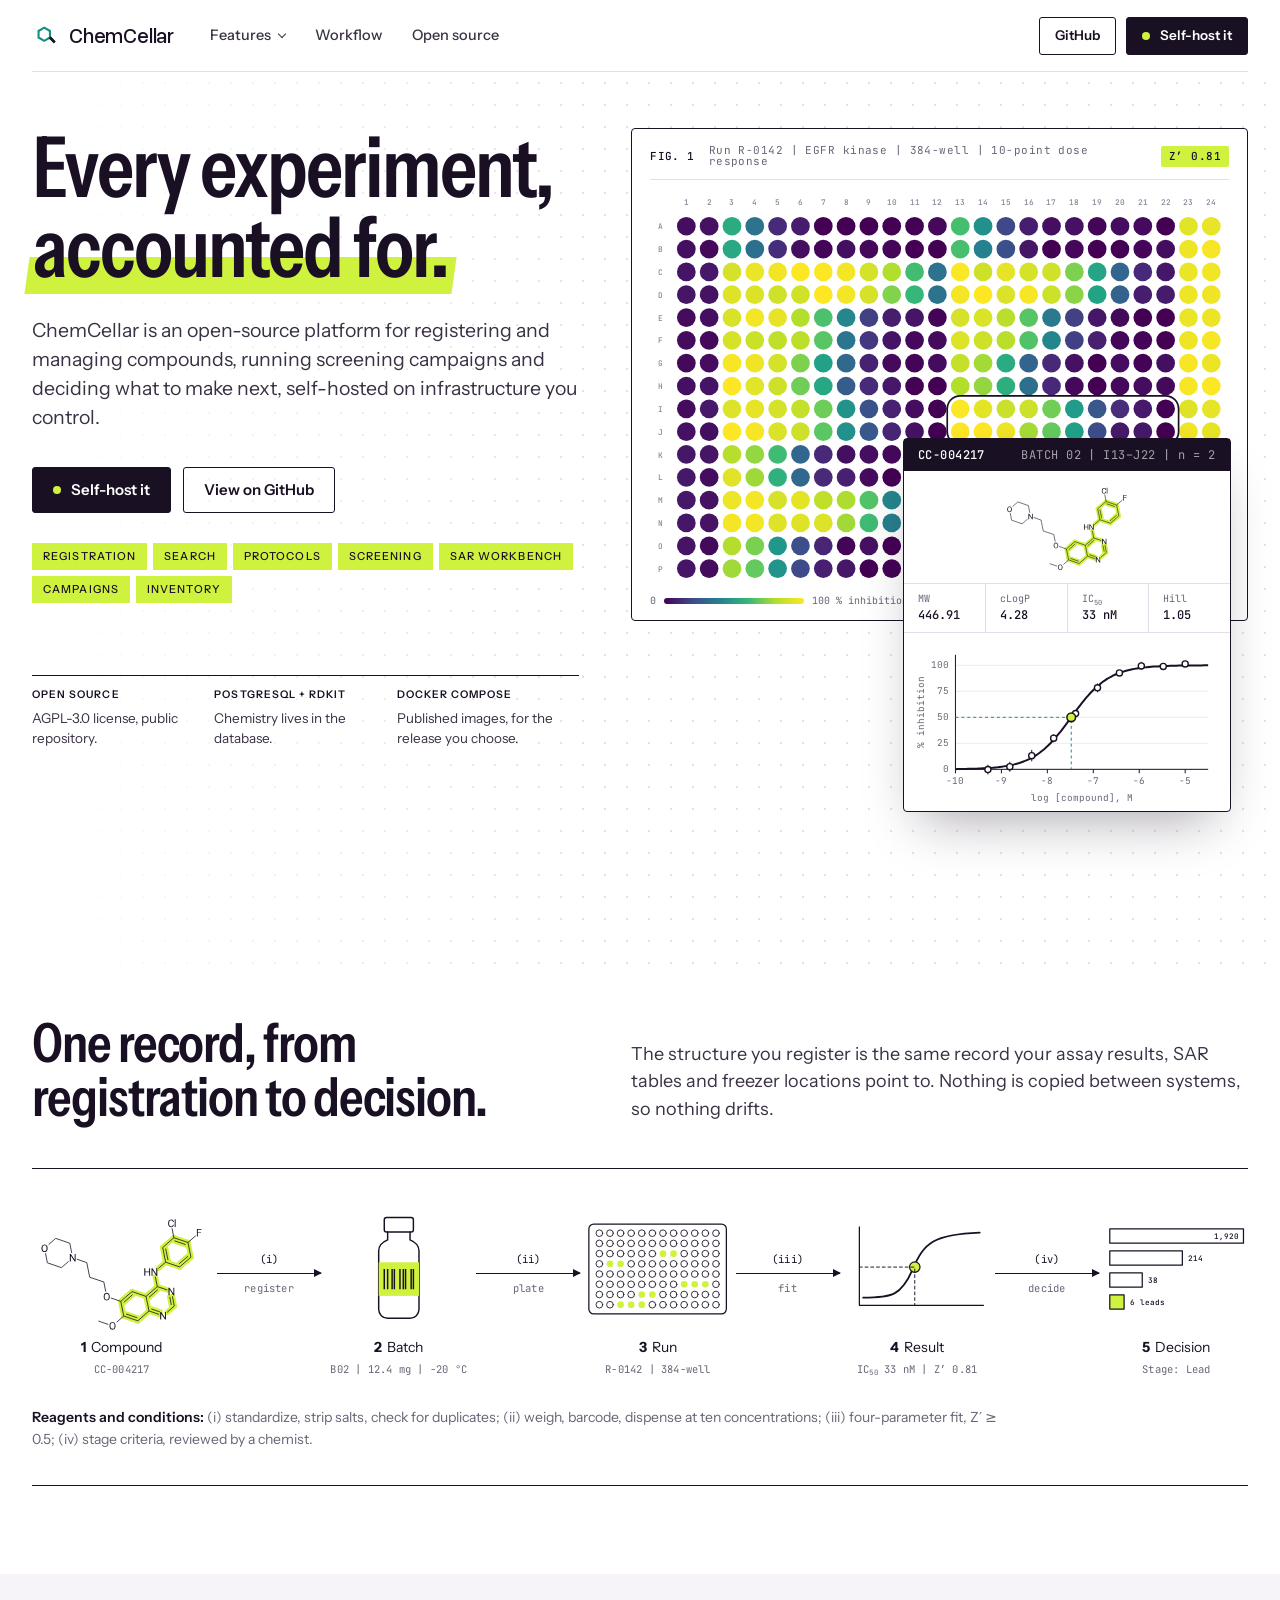
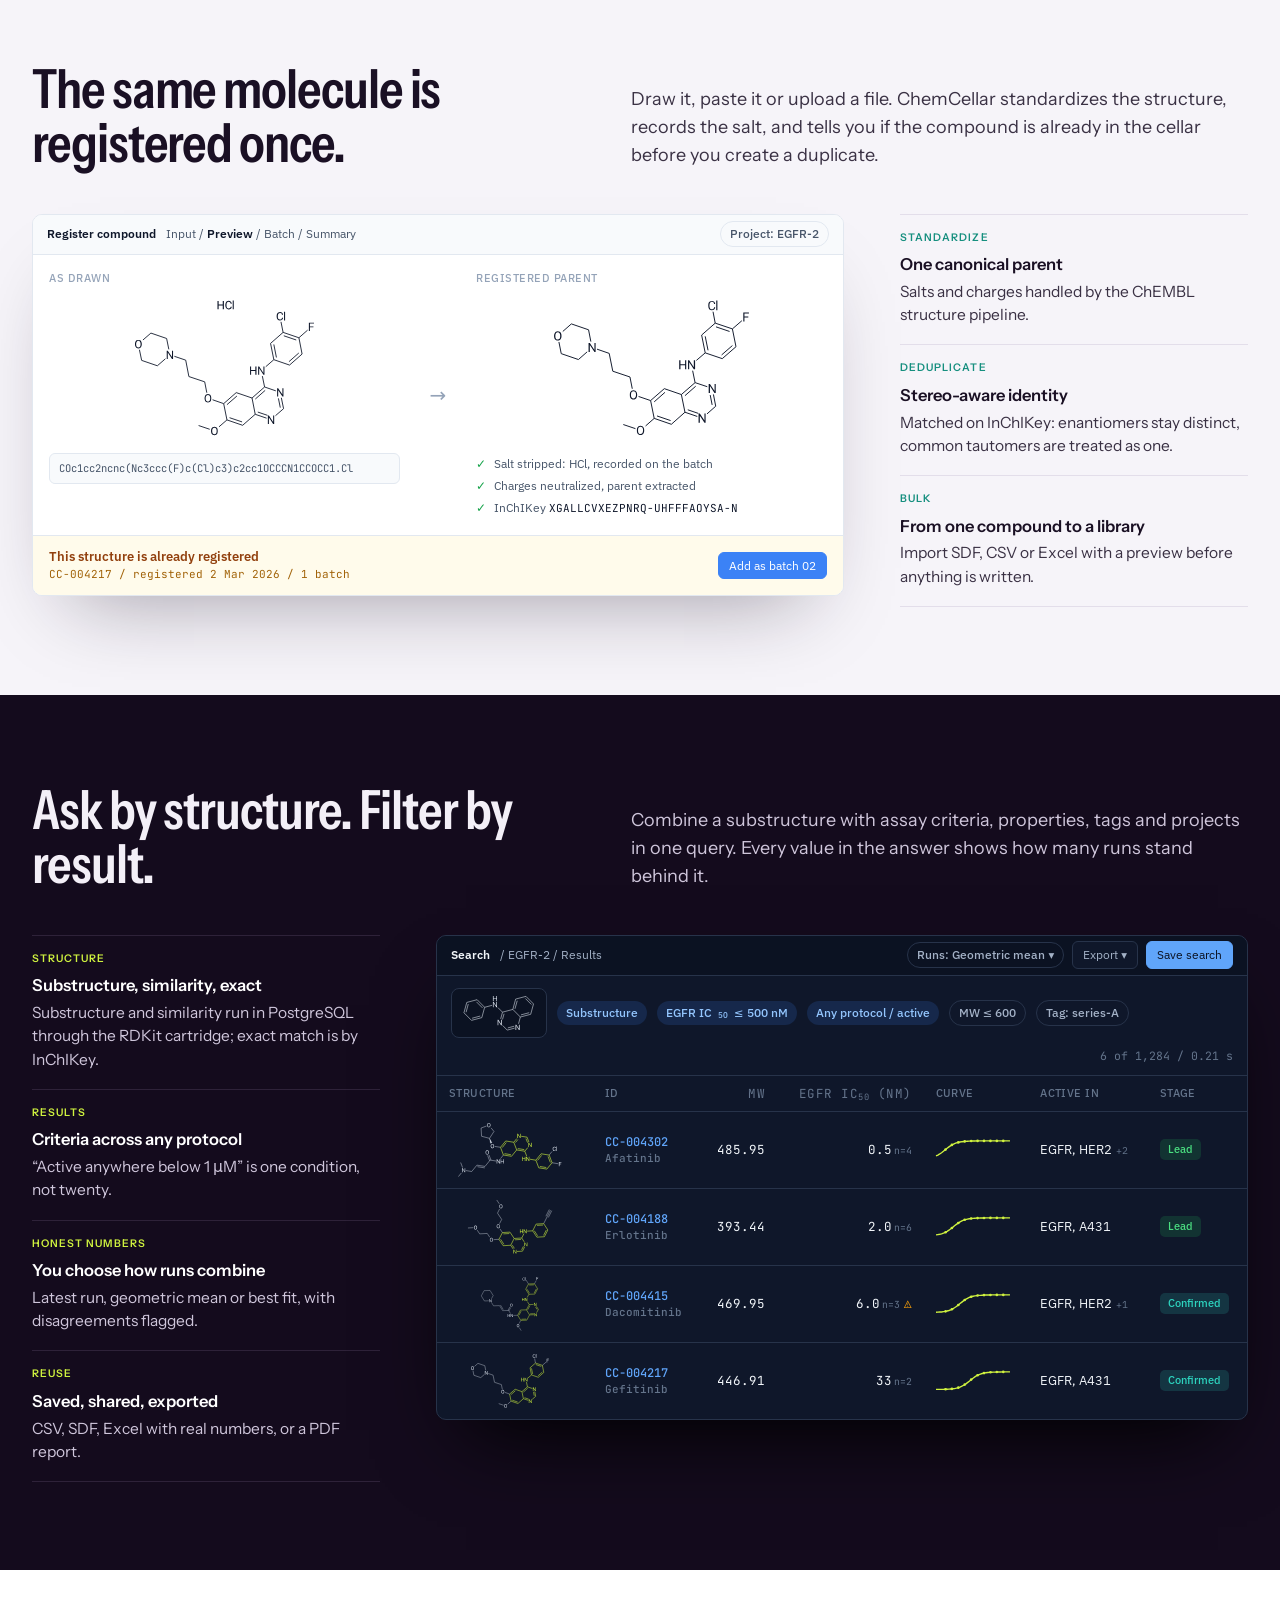
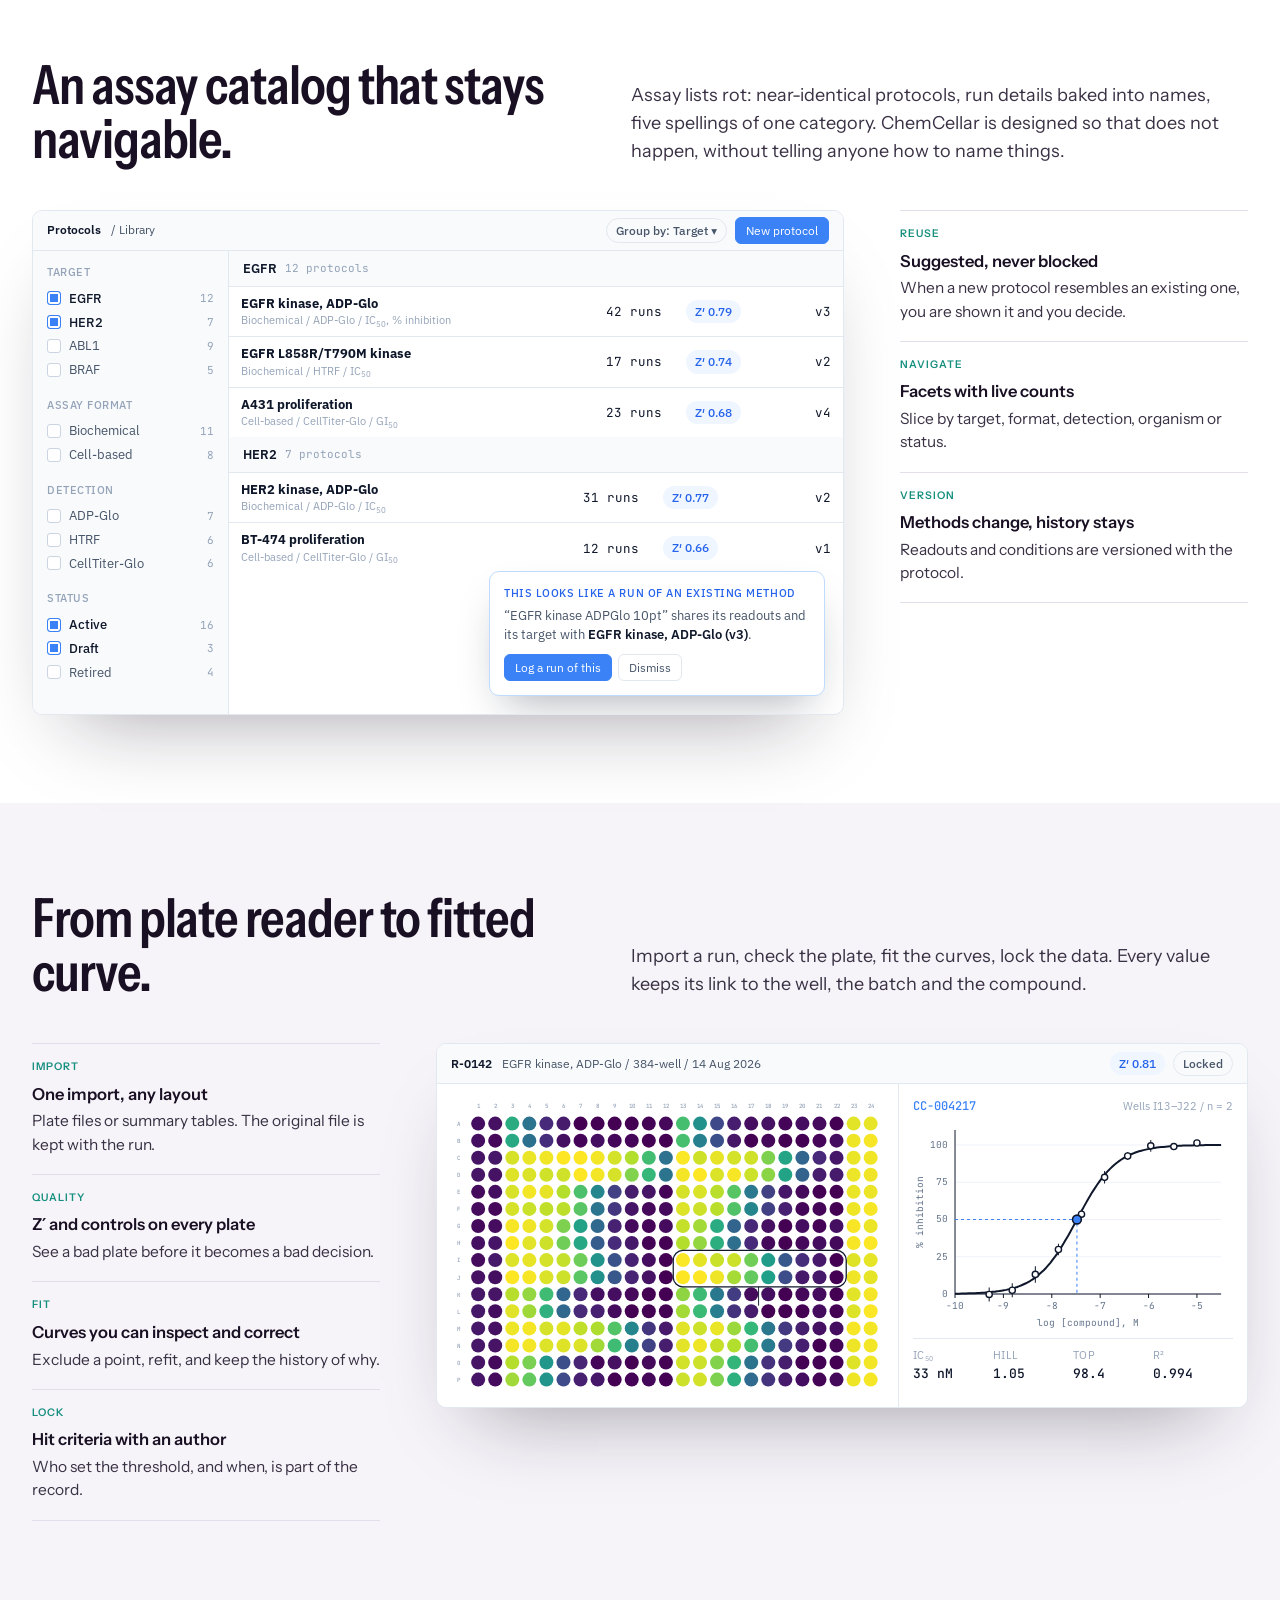
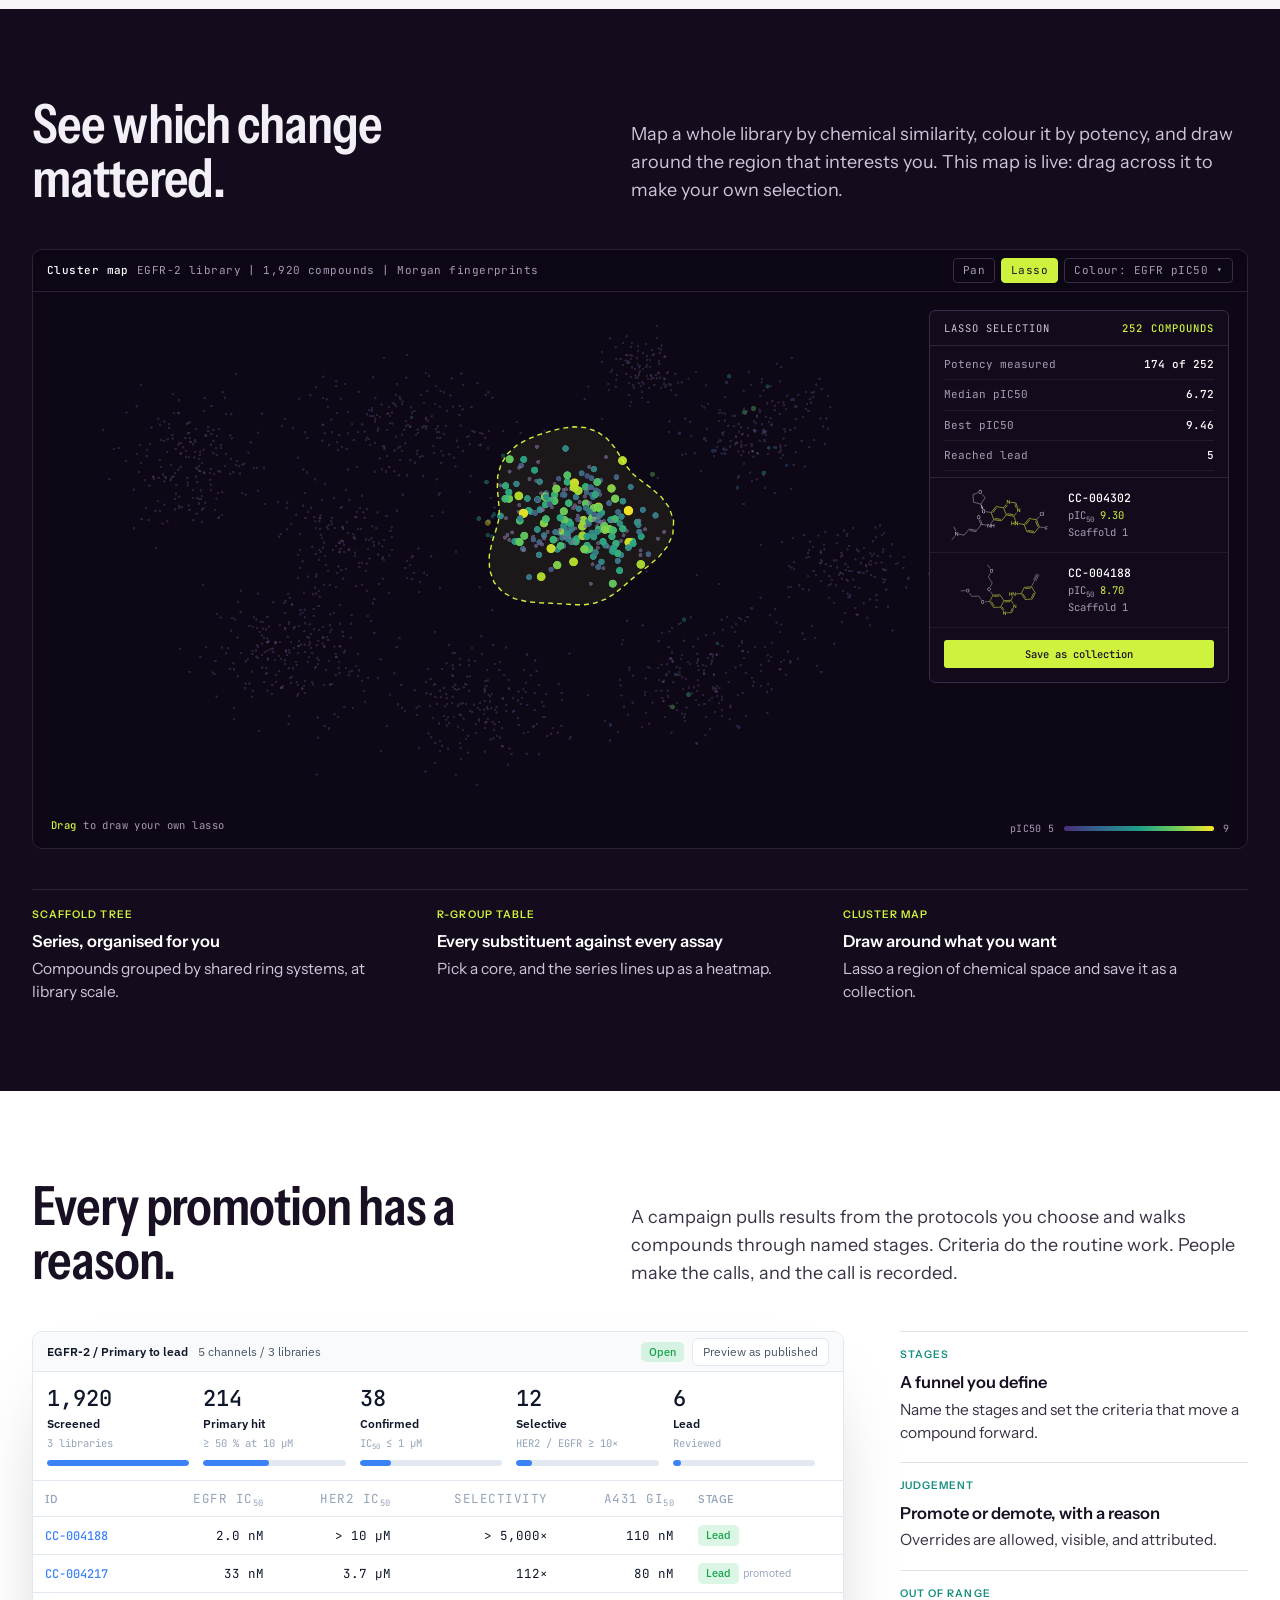
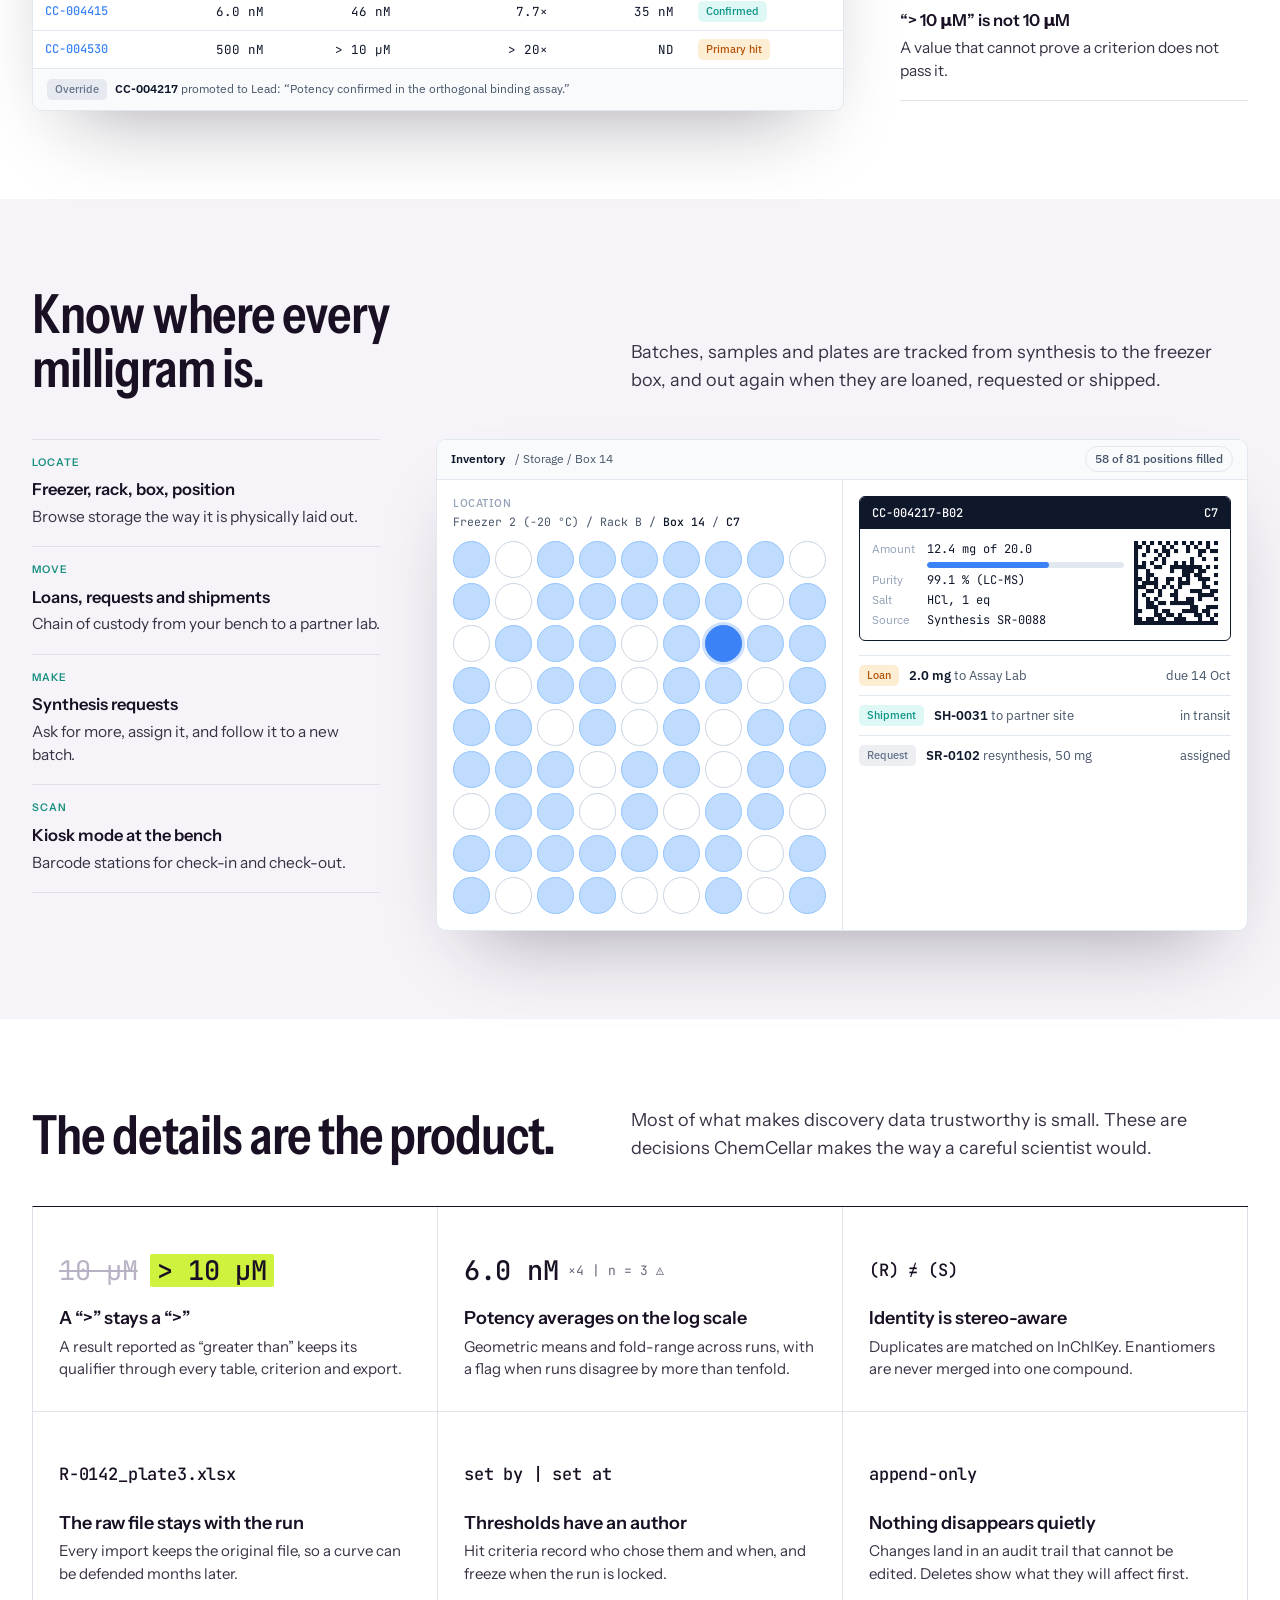
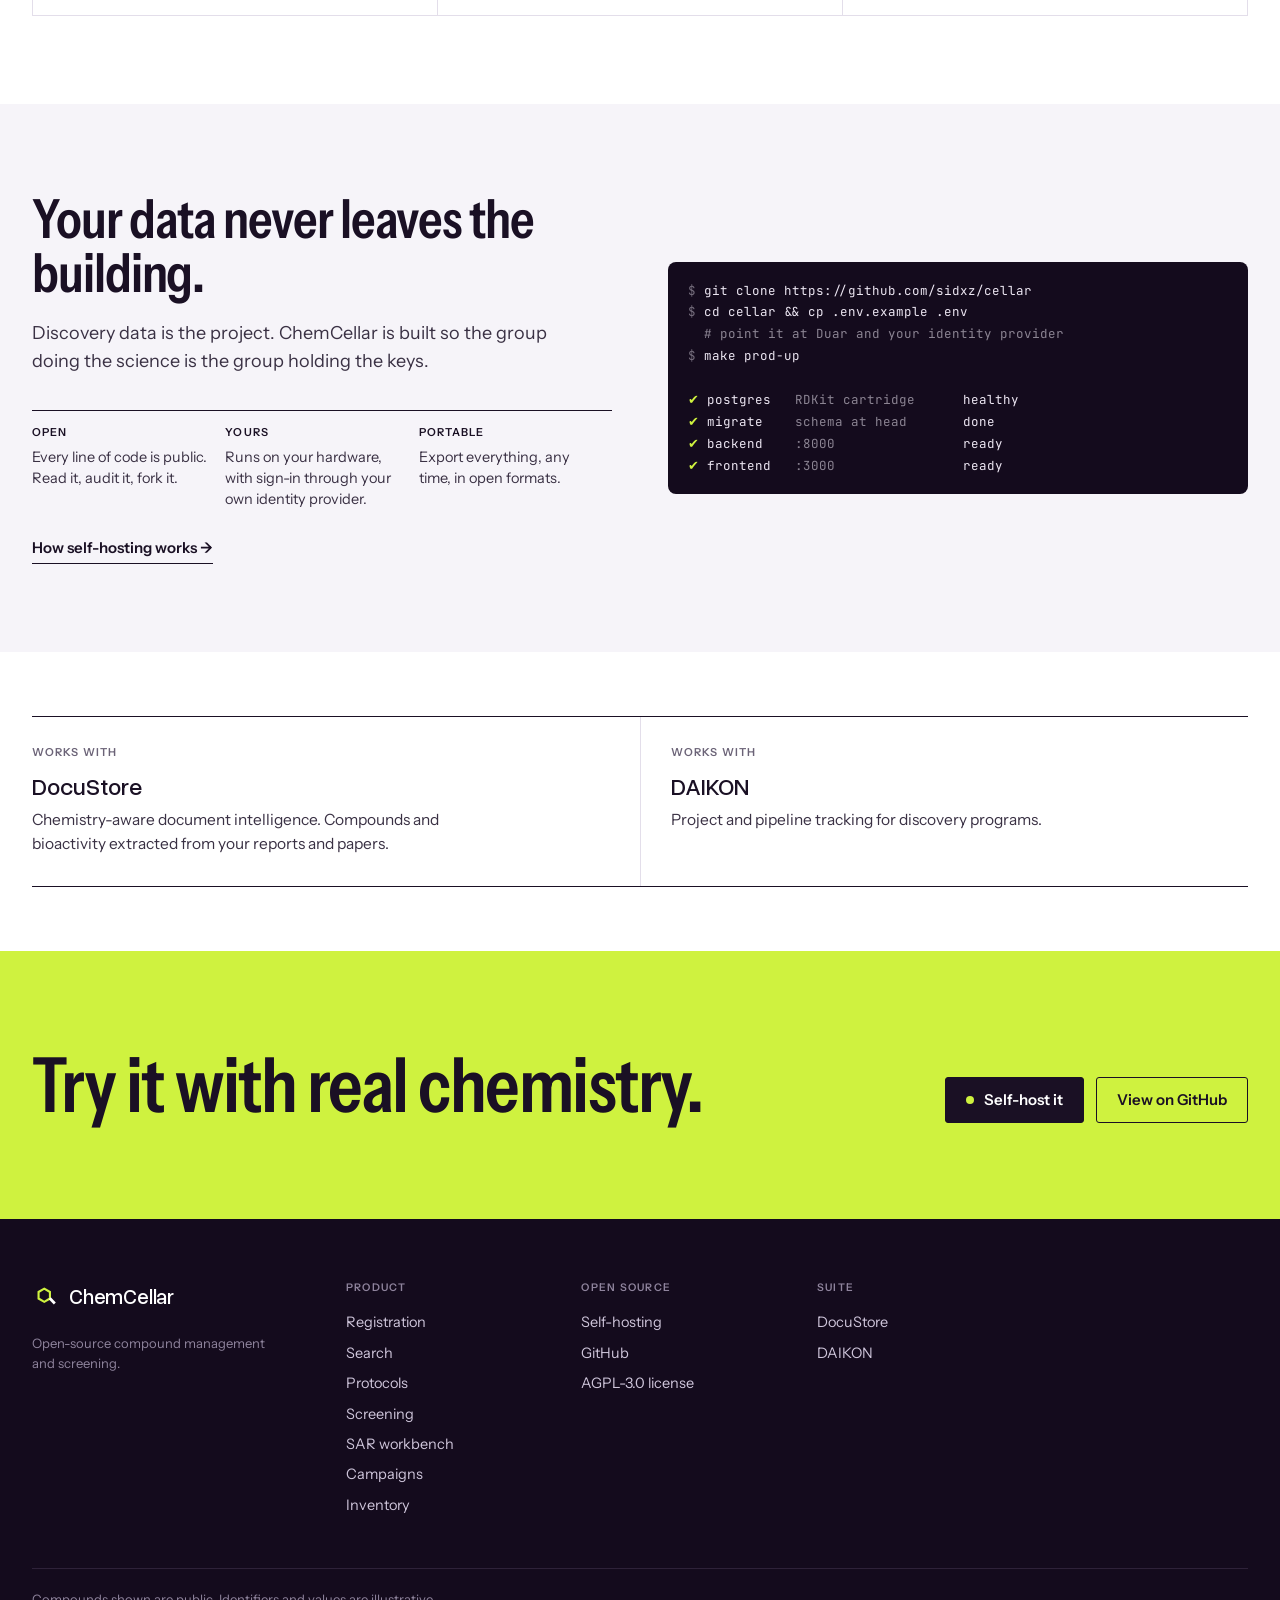
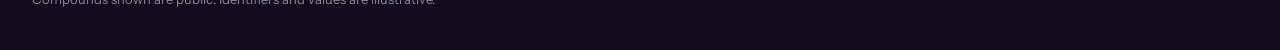
==== index.html @ f15e7a85 "deploy: sidxz/chemcellar-site@b7c9676b77fd227cee03ec81626375b63ec2ceca" ====
<!DOCTYPE html><html lang="en" class="instrument_f05066e5-module__YI9PBG__variable jetbrains_17256ade-module__PWoFjG__variable plex_a2f632d8-module__9t9DfW__variable overused_c9cb9603-module__uzBhtG__variable"><head><meta charSet="utf-8"/><meta name="viewport" content="width=device-width, initial-scale=1"/><link rel="preload" href="/_next/static/media/InstrumentSans_VF-s.p.0y8jx7w3fwoer.woff2" as="font" crossorigin="" type="font/woff2"/><link rel="preload" href="/_next/static/media/JetBrainsMono_VF.p.0k7c~8yje8jwj.woff2" as="font" crossorigin="" type="font/woff2"/><link rel="preload" href="/_next/static/media/OverusedGrotesk_wordmark.p.02br~dwx91ks4.woff2" as="font" crossorigin="" type="font/woff2"/><link rel="stylesheet" href="/_next/static/chunks/09-g.a1c6y7de.css" data-precedence="next"/><link rel="preload" as="script" fetchPriority="low" href="/_next/static/chunks/02d0donnfgy2b.js"/><script src="/_next/static/chunks/08v_i4pqran0y.js" async=""></script><script src="/_next/static/chunks/140ka4y75p6ot.js" async=""></script><script src="/_next/static/chunks/0y8yjyumh6.n9.js" async=""></script><script src="/_next/static/chunks/turbopack-0g9fkaq8gug-e.js" async=""></script><script src="/_next/static/chunks/0qss5_msxqzl8.js" async=""></script><script src="/_next/static/chunks/0ujwkanlh_s59.js" async=""></script><script src="/_next/static/chunks/025q9y9ghk_gr.js" async=""></script><meta name="next-size-adjust" content=""/><title>ChemCellar: open-source compound management and screening</title><meta name="description" content="Register compounds, run screens and decide what to make next, on infrastructure your group controls."/><meta property="og:title" content="ChemCellar: open-source compound management and screening"/><meta property="og:description" content="Register compounds, run screens and decide what to make next, on infrastructure your group controls."/><meta property="og:image" content="https://www.chemcellar.com/og.png"/><meta name="twitter:card" content="summary_large_image"/><meta name="twitter:title" content="ChemCellar: open-source compound management and screening"/><meta name="twitter:description" content="Register compounds, run screens and decide what to make next, on infrastructure your group controls."/><meta name="twitter:image" content="https://www.chemcellar.com/og.png"/><link rel="icon" href="/icon.svg?icon.06mztwg.3uk0n.svg" sizes="any" type="image/svg+xml"/><script>(function(){try{var m=window.matchMedia;if(!m||m('(prefers-reduced-motion: reduce)').matches||!('IntersectionObserver' in window))return;var e=document.documentElement;e.classList.add('anim');setTimeout(function(){if(!window.__ccReveal)e.classList.remove('anim')},4000)}catch(_){}})()</script><script src="/_next/static/chunks/03~yq9q893hmn.js" noModule=""></script></head><body><div hidden=""><!--$--><!--/$--></div><header class="wrap site-nav"><a class="logo" aria-label="ChemCellar, home" href="/"><svg viewBox="0 0 32 32" aria-hidden="true"><polygon points="14,6.5 20.5,10.25 20.5,17.75 14,21.5 7.5,17.75 7.5,10.25" fill="none" stroke="var(--color-teal)" stroke-width="2.4"></polygon><line x1="20.3" y1="17.55" x2="26.1" y2="23.35" stroke="currentColor" stroke-width="3.2"></line></svg>ChemCellar</a><details class="nav-toggle"><summary>Menu</summary></details><nav class="site-nav-links" aria-label="Main"><details class="nav-menu"><summary>Features</summary><div class="nav-menu-list"><a href="/#register"><span>01</span>Registration</a><a href="/#search"><span>02</span>Search</a><a href="/#protocols"><span>03</span>Protocols</a><a href="/#screen"><span>04</span>Screening</a><a href="/#sar"><span>05</span>SAR workbench</a><a href="/#decide"><span>06</span>Campaigns</a><a href="/#store"><span>07</span>Inventory</a></div></details><a href="/#workflow">Workflow</a><a href="/open-source/">Open source</a></nav><div class="site-nav-cta"><a class="btn btn-sm" href="https://github.com/sidxz/cellar" rel="noopener">GitHub</a><a class="btn btn-primary btn-sm" href="/open-source/#install">Self-host it</a></div></header><main><div class="hero" data-in=""><div class="wrap hero-grid"><div><h1 class="h1">Every experiment,<br/><span class="marked">accounted for.</span></h1><p class="lede">ChemCellar is an open-source platform for registering and managing compounds, running screening campaigns and deciding what to make next, <span style="white-space:nowrap">self-hosted</span> on infrastructure you control.</p><div class="cta-row"><a class="btn btn-primary" href="/open-source/#install">Self-host it</a><a class="btn" href="https://github.com/sidxz/cellar" rel="noopener">View on GitHub</a></div><ul class="fine" aria-label="Features"><li>Registration</li><li>Search</li><li>Protocols</li><li>Screening</li><li>SAR workbench</li><li>Campaigns</li><li>Inventory</li></ul><div class="hero-facts"><div><b>Open source</b>AGPL-3.0 license, public repository.</div><div><b>PostgreSQL + RDKit</b>Chemistry lives in the database.</div><div><b>Docker Compose</b>Published images, for the release you choose.</div></div></div><figure class="figure"><figcaption class="figure-head"><b>FIG. 1</b><span>Run <!-- -->R-0142<!-- --> | EGFR kinase | 384-well | 10-point dose response</span><span class="figure-badge">Z′ <!-- -->0.81</span></figcaption><svg class="plate" viewBox="0 0 558 380" role="img" aria-label="Plate heatmap for run R-0142: 384 wells coloured by percent inhibition, with the wells of CC-004217 outlined"><g aria-hidden="true"><text class="plate-tick" x="35" y="13">1</text><text class="plate-tick" x="57" y="13">2</text><text class="plate-tick" x="79" y="13">3</text><text class="plate-tick" x="101" y="13">4</text><text class="plate-tick" x="123" y="13">5</text><text class="plate-tick" x="145" y="13">6</text><text class="plate-tick" x="167" y="13">7</text><text class="plate-tick" x="189" y="13">8</text><text class="plate-tick" x="211" y="13">9</text><text class="plate-tick" x="233" y="13">10</text><text class="plate-tick" x="255" y="13">11</text><text class="plate-tick" x="277" y="13">12</text><text class="plate-tick" x="299" y="13">13</text><text class="plate-tick" x="321" y="13">14</text><text class="plate-tick" x="343" y="13">15</text><text class="plate-tick" x="365" y="13">16</text><text class="plate-tick" x="387" y="13">17</text><text class="plate-tick" x="409" y="13">18</text><text class="plate-tick" x="431" y="13">19</text><text class="plate-tick" x="453" y="13">20</text><text class="plate-tick" x="475" y="13">21</text><text class="plate-tick" x="497" y="13">22</text><text class="plate-tick" x="519" y="13">23</text><text class="plate-tick" x="541" y="13">24</text><text class="plate-tick" x="10" y="36">A</text><text class="plate-tick" x="10" y="58">B</text><text class="plate-tick" x="10" y="80">C</text><text class="plate-tick" x="10" y="102">D</text><text class="plate-tick" x="10" y="124">E</text><text class="plate-tick" x="10" y="146">F</text><text class="plate-tick" x="10" y="168">G</text><text class="plate-tick" x="10" y="190">H</text><text class="plate-tick" x="10" y="212">I</text><text class="plate-tick" x="10" y="234">J</text><text class="plate-tick" x="10" y="256">K</text><text class="plate-tick" x="10" y="278">L</text><text class="plate-tick" x="10" y="300">M</text><text class="plate-tick" x="10" y="322">N</text><text class="plate-tick" x="10" y="344">O</text><text class="plate-tick" x="10" y="366">P</text><g class="plate-col" style="--c:0"><circle cx="35" cy="33" r="9.02" fill="#450d5f"></circle><circle cx="35" cy="55" r="9.02" fill="#450f61"></circle><circle cx="35" cy="77" r="9.02" fill="#461465"></circle><circle cx="35" cy="99" r="9.02" fill="#461566"></circle><circle cx="35" cy="121" r="9.02" fill="#450b5d"></circle><circle cx="35" cy="143" r="9.02" fill="#450b5d"></circle><circle cx="35" cy="165" r="9.02" fill="#45095c"></circle><circle cx="35" cy="187" r="9.02" fill="#461062"></circle><circle cx="35" cy="209" r="9.02" fill="#450c5e"></circle><circle cx="35" cy="231" r="9.02" fill="#461163"></circle><circle cx="35" cy="253" r="9.02" fill="#461667"></circle><circle cx="35" cy="275" r="9.02" fill="#461869"></circle><circle cx="35" cy="297" r="9.02" fill="#461869"></circle><circle cx="35" cy="319" r="9.02" fill="#461768"></circle><circle cx="35" cy="341" r="9.02" fill="#461365"></circle><circle cx="35" cy="363" r="9.02" fill="#461567"></circle></g><g class="plate-col" style="--c:1"><circle cx="57" cy="33" r="9.02" fill="#461163"></circle><circle cx="57" cy="55" r="9.02" fill="#45085b"></circle><circle cx="57" cy="77" r="9.02" fill="#461869"></circle><circle cx="57" cy="99" r="9.02" fill="#461263"></circle><circle cx="57" cy="121" r="9.02" fill="#450f61"></circle><circle cx="57" cy="143" r="9.02" fill="#45085b"></circle><circle cx="57" cy="165" r="9.02" fill="#450c5f"></circle><circle cx="57" cy="187" r="9.02" fill="#461466"></circle><circle cx="57" cy="209" r="9.02" fill="#46196a"></circle><circle cx="57" cy="231" r="9.02" fill="#450f61"></circle><circle cx="57" cy="253" r="9.02" fill="#461566"></circle><circle cx="57" cy="275" r="9.02" fill="#450d5f"></circle><circle cx="57" cy="297" r="9.02" fill="#461162"></circle><circle cx="57" cy="319" r="9.02" fill="#461365"></circle><circle cx="57" cy="341" r="9.02" fill="#45095c"></circle><circle cx="57" cy="363" r="9.02" fill="#450c5e"></circle></g><g class="plate-col" style="--c:2"><circle cx="79" cy="33" r="9.02" fill="#2bab80"></circle><circle cx="79" cy="55" r="9.02" fill="#28a883"></circle><circle cx="79" cy="77" r="9.02" fill="#d5e229"></circle><circle cx="79" cy="99" r="9.02" fill="#dfe328"></circle><circle cx="79" cy="121" r="9.02" fill="#d8e229"></circle><circle cx="79" cy="143" r="9.02" fill="#d6e229"></circle><circle cx="79" cy="165" r="9.02" fill="#f7e626"></circle><circle cx="79" cy="187" r="9.02" fill="#fde725"></circle><circle cx="79" cy="209" r="9.02" fill="#dce328"></circle><circle cx="79" cy="231" r="9.02" fill="#fde725"></circle><circle cx="79" cy="253" r="9.02" fill="#b7de2c"></circle><circle cx="79" cy="275" r="9.02" fill="#e0e328"></circle><circle cx="79" cy="297" r="9.02" fill="#ede527"></circle><circle cx="79" cy="319" r="9.02" fill="#f4e626"></circle><circle cx="79" cy="341" r="9.02" fill="#b5de2c"></circle><circle cx="79" cy="363" r="9.02" fill="#a0d939"></circle></g><g class="plate-col" style="--c:3"><circle cx="101" cy="33" r="9.02" fill="#2c748e"></circle><circle cx="101" cy="55" r="9.02" fill="#2d708e"></circle><circle cx="101" cy="77" r="9.02" fill="#ebe527"></circle><circle cx="101" cy="99" r="9.02" fill="#dbe328"></circle><circle cx="101" cy="121" r="9.02" fill="#f3e626"></circle><circle cx="101" cy="143" r="9.02" fill="#cae12a"></circle><circle cx="101" cy="165" r="9.02" fill="#efe526"></circle><circle cx="101" cy="187" r="9.02" fill="#e1e428"></circle><circle cx="101" cy="209" r="9.02" fill="#e7e427"></circle><circle cx="101" cy="231" r="9.02" fill="#f7e626"></circle><circle cx="101" cy="253" r="9.02" fill="#95d740"></circle><circle cx="101" cy="275" r="9.02" fill="#9fd939"></circle><circle cx="101" cy="297" r="9.02" fill="#f4e626"></circle><circle cx="101" cy="319" r="9.02" fill="#f3e626"></circle><circle cx="101" cy="341" r="9.02" fill="#79d051"></circle><circle cx="101" cy="363" r="9.02" fill="#64c95e"></circle></g><g class="plate-col" style="--c:4"><circle cx="123" cy="33" r="9.02" fill="#472a79"></circle><circle cx="123" cy="55" r="9.02" fill="#462d7b"></circle><circle cx="123" cy="77" r="9.02" fill="#f1e626"></circle><circle cx="123" cy="99" r="9.02" fill="#cfe129"></circle><circle cx="123" cy="121" r="9.02" fill="#e7e427"></circle><circle cx="123" cy="143" r="9.02" fill="#c0df2b"></circle><circle cx="123" cy="165" r="9.02" fill="#d4e229"></circle><circle cx="123" cy="187" r="9.02" fill="#cde12a"></circle><circle cx="123" cy="209" r="9.02" fill="#d4e229"></circle><circle cx="123" cy="231" r="9.02" fill="#dbe328"></circle><circle cx="123" cy="253" r="9.02" fill="#3fbb73"></circle><circle cx="123" cy="275" r="9.02" fill="#2fb07e"></circle><circle cx="123" cy="297" r="9.02" fill="#d6e229"></circle><circle cx="123" cy="319" r="9.02" fill="#dde328"></circle><circle cx="123" cy="341" r="9.02" fill="#21968a"></circle><circle cx="123" cy="363" r="9.02" fill="#21958b"></circle></g><g class="plate-col" style="--c:5"><circle cx="145" cy="33" r="9.02" fill="#471c6d"></circle><circle cx="145" cy="55" r="9.02" fill="#450f61"></circle><circle cx="145" cy="77" r="9.02" fill="#fde725"></circle><circle cx="145" cy="99" r="9.02" fill="#d0e129"></circle><circle cx="145" cy="121" r="9.02" fill="#b4de2c"></circle><circle cx="145" cy="143" r="9.02" fill="#bbdf2b"></circle><circle cx="145" cy="165" r="9.02" fill="#7dd14f"></circle><circle cx="145" cy="187" r="9.02" fill="#6fcd58"></circle><circle cx="145" cy="209" r="9.02" fill="#c4e02b"></circle><circle cx="145" cy="231" r="9.02" fill="#cee12a"></circle><circle cx="145" cy="253" r="9.02" fill="#31678e"></circle><circle cx="145" cy="275" r="9.02" fill="#31688e"></circle><circle cx="145" cy="297" r="9.02" fill="#e4e427"></circle><circle cx="145" cy="319" r="9.02" fill="#dee328"></circle><circle cx="145" cy="341" r="9.02" fill="#3c4f8a"></circle><circle cx="145" cy="363" r="9.02" fill="#3e4a89"></circle></g><g class="plate-col" style="--c:6"><circle cx="167" cy="33" r="9.02" fill="#440154"></circle><circle cx="167" cy="55" r="9.02" fill="#440558"></circle><circle cx="167" cy="77" r="9.02" fill="#fde725"></circle><circle cx="167" cy="99" r="9.02" fill="#fde725"></circle><circle cx="167" cy="121" r="9.02" fill="#4cc06c"></circle><circle cx="167" cy="143" r="9.02" fill="#5ac564"></circle><circle cx="167" cy="165" r="9.02" fill="#22a187"></circle><circle cx="167" cy="187" r="9.02" fill="#27a783"></circle><circle cx="167" cy="209" r="9.02" fill="#6ecd58"></circle><circle cx="167" cy="231" r="9.02" fill="#5ac664"></circle><circle cx="167" cy="253" r="9.02" fill="#482979"></circle><circle cx="167" cy="275" r="9.02" fill="#482a79"></circle><circle cx="167" cy="297" r="9.02" fill="#bfdf2b"></circle><circle cx="167" cy="319" r="9.02" fill="#dde328"></circle><circle cx="167" cy="341" r="9.02" fill="#482575"></circle><circle cx="167" cy="363" r="9.02" fill="#472071"></circle></g><g class="plate-col" style="--c:7"><circle cx="189" cy="33" r="9.02" fill="#440154"></circle><circle cx="189" cy="55" r="9.02" fill="#450f61"></circle><circle cx="189" cy="77" r="9.02" fill="#f3e626"></circle><circle cx="189" cy="99" r="9.02" fill="#f3e626"></circle><circle cx="189" cy="121" r="9.02" fill="#25878d"></circle><circle cx="189" cy="143" r="9.02" fill="#2c758e"></circle><circle cx="189" cy="165" r="9.02" fill="#31688e"></circle><circle cx="189" cy="187" r="9.02" fill="#365c8c"></circle><circle cx="189" cy="209" r="9.02" fill="#22938b"></circle><circle cx="189" cy="231" r="9.02" fill="#22908b"></circle><circle cx="189" cy="253" r="9.02" fill="#450f61"></circle><circle cx="189" cy="275" r="9.02" fill="#472071"></circle><circle cx="189" cy="297" r="9.02" fill="#afdd2f"></circle><circle cx="189" cy="319" r="9.02" fill="#a1da38"></circle><circle cx="189" cy="341" r="9.02" fill="#440558"></circle><circle cx="189" cy="363" r="9.02" fill="#461768"></circle></g><g class="plate-col" style="--c:8"><circle cx="211" cy="33" r="9.02" fill="#440154"></circle><circle cx="211" cy="55" r="9.02" fill="#45075a"></circle><circle cx="211" cy="77" r="9.02" fill="#d4e229"></circle><circle cx="211" cy="99" r="9.02" fill="#d6e229"></circle><circle cx="211" cy="121" r="9.02" fill="#414184"></circle><circle cx="211" cy="143" r="9.02" fill="#44367f"></circle><circle cx="211" cy="165" r="9.02" fill="#472272"></circle><circle cx="211" cy="187" r="9.02" fill="#472b7a"></circle><circle cx="211" cy="209" r="9.02" fill="#3a528a"></circle><circle cx="211" cy="231" r="9.02" fill="#38578b"></circle><circle cx="211" cy="253" r="9.02" fill="#450e60"></circle><circle cx="211" cy="275" r="9.02" fill="#450c5e"></circle><circle cx="211" cy="297" r="9.02" fill="#53c368"></circle><circle cx="211" cy="319" r="9.02" fill="#40bb73"></circle><circle cx="211" cy="341" r="9.02" fill="#461163"></circle><circle cx="211" cy="363" r="9.02" fill="#440154"></circle></g><g class="plate-col" style="--c:9"><circle cx="233" cy="33" r="9.02" fill="#440154"></circle><circle cx="233" cy="55" r="9.02" fill="#450659"></circle><circle cx="233" cy="77" r="9.02" fill="#b2de2d"></circle><circle cx="233" cy="99" r="9.02" fill="#81d24c"></circle><circle cx="233" cy="121" r="9.02" fill="#471e6e"></circle><circle cx="233" cy="143" r="9.02" fill="#461466"></circle><circle cx="233" cy="165" r="9.02" fill="#450a5c"></circle><circle cx="233" cy="187" r="9.02" fill="#461869"></circle><circle cx="233" cy="209" r="9.02" fill="#472273"></circle><circle cx="233" cy="231" r="9.02" fill="#482474"></circle><circle cx="233" cy="253" r="9.02" fill="#45085a"></circle><circle cx="233" cy="275" r="9.02" fill="#440154"></circle><circle cx="233" cy="297" r="9.02" fill="#25868d"></circle><circle cx="233" cy="319" r="9.02" fill="#277f8e"></circle><circle cx="233" cy="341" r="9.02" fill="#440154"></circle><circle cx="233" cy="363" r="9.02" fill="#440356"></circle></g><g class="plate-col" style="--c:10"><circle cx="255" cy="33" r="9.02" fill="#440255"></circle><circle cx="255" cy="55" r="9.02" fill="#440154"></circle><circle cx="255" cy="77" r="9.02" fill="#42bc71"></circle><circle cx="255" cy="99" r="9.02" fill="#35b779"></circle><circle cx="255" cy="121" r="9.02" fill="#461566"></circle><circle cx="255" cy="143" r="9.02" fill="#45085a"></circle><circle cx="255" cy="165" r="9.02" fill="#440457"></circle><circle cx="255" cy="187" r="9.02" fill="#440255"></circle><circle cx="255" cy="209" r="9.02" fill="#450d5f"></circle><circle cx="255" cy="231" r="9.02" fill="#461364"></circle><circle cx="255" cy="253" r="9.02" fill="#440154"></circle><circle cx="255" cy="275" r="9.02" fill="#440255"></circle><circle cx="255" cy="297" r="9.02" fill="#44357f"></circle><circle cx="255" cy="319" r="9.02" fill="#404285"></circle><circle cx="255" cy="341" r="9.02" fill="#45095b"></circle><circle cx="255" cy="363" r="9.02" fill="#450759"></circle></g><g class="plate-col" style="--c:11"><circle cx="277" cy="33" r="9.02" fill="#45085b"></circle><circle cx="277" cy="55" r="9.02" fill="#440154"></circle><circle cx="277" cy="77" r="9.02" fill="#2d728e"></circle><circle cx="277" cy="99" r="9.02" fill="#2c738e"></circle><circle cx="277" cy="121" r="9.02" fill="#440356"></circle><circle cx="277" cy="143" r="9.02" fill="#450a5c"></circle><circle cx="277" cy="165" r="9.02" fill="#450b5e"></circle><circle cx="277" cy="187" r="9.02" fill="#440154"></circle><circle cx="277" cy="209" r="9.02" fill="#440154"></circle><circle cx="277" cy="231" r="9.02" fill="#440154"></circle><circle cx="277" cy="253" r="9.02" fill="#440154"></circle><circle cx="277" cy="275" r="9.02" fill="#440154"></circle><circle cx="277" cy="297" r="9.02" fill="#471a6b"></circle><circle cx="277" cy="319" r="9.02" fill="#471d6e"></circle><circle cx="277" cy="341" r="9.02" fill="#440154"></circle><circle cx="277" cy="363" r="9.02" fill="#440154"></circle></g><g class="plate-col" style="--c:12"><circle cx="299" cy="33" r="9.02" fill="#46be6f"></circle><circle cx="299" cy="55" r="9.02" fill="#48bf6e"></circle><circle cx="299" cy="77" r="9.02" fill="#fae725"></circle><circle cx="299" cy="99" r="9.02" fill="#f4e626"></circle><circle cx="299" cy="121" r="9.02" fill="#d5e229"></circle><circle cx="299" cy="143" r="9.02" fill="#dce328"></circle><circle cx="299" cy="165" r="9.02" fill="#c4e02a"></circle><circle cx="299" cy="187" r="9.02" fill="#b4de2c"></circle><circle cx="299" cy="209" r="9.02" fill="#fae725"></circle><circle cx="299" cy="231" r="9.02" fill="#fde725"></circle><circle cx="299" cy="253" r="9.02" fill="#8fd543"></circle><circle cx="299" cy="275" r="9.02" fill="#a4da36"></circle><circle cx="299" cy="297" r="9.02" fill="#e0e328"></circle><circle cx="299" cy="319" r="9.02" fill="#e3e427"></circle><circle cx="299" cy="341" r="9.02" fill="#d2e229"></circle><circle cx="299" cy="363" r="9.02" fill="#cbe12a"></circle></g><g class="plate-col" style="--c:13"><circle cx="321" cy="33" r="9.02" fill="#22908b"></circle><circle cx="321" cy="55" r="9.02" fill="#27808e"></circle><circle cx="321" cy="77" r="9.02" fill="#cee129"></circle><circle cx="321" cy="99" r="9.02" fill="#fde725"></circle><circle cx="321" cy="121" r="9.02" fill="#d9e328"></circle><circle cx="321" cy="143" r="9.02" fill="#cde12a"></circle><circle cx="321" cy="165" r="9.02" fill="#a3da37"></circle><circle cx="321" cy="187" r="9.02" fill="#94d640"></circle><circle cx="321" cy="209" r="9.02" fill="#e4e427"></circle><circle cx="321" cy="231" r="9.02" fill="#fde725"></circle><circle cx="321" cy="253" r="9.02" fill="#3eba74"></circle><circle cx="321" cy="275" r="9.02" fill="#3bba75"></circle><circle cx="321" cy="297" r="9.02" fill="#cbe12a"></circle><circle cx="321" cy="319" r="9.02" fill="#eee526"></circle><circle cx="321" cy="341" r="9.02" fill="#cbe12a"></circle><circle cx="321" cy="363" r="9.02" fill="#d3e229"></circle></g><g class="plate-col" style="--c:14"><circle cx="343" cy="33" r="9.02" fill="#3f4888"></circle><circle cx="343" cy="55" r="9.02" fill="#3b508a"></circle><circle cx="343" cy="77" r="9.02" fill="#e7e427"></circle><circle cx="343" cy="99" r="9.02" fill="#dae328"></circle><circle cx="343" cy="121" r="9.02" fill="#b9df2c"></circle><circle cx="343" cy="143" r="9.02" fill="#b9df2c"></circle><circle cx="343" cy="165" r="9.02" fill="#2aab81"></circle><circle cx="343" cy="187" r="9.02" fill="#2dae7f"></circle><circle cx="343" cy="209" r="9.02" fill="#c9e12a"></circle><circle cx="343" cy="231" r="9.02" fill="#eee526"></circle><circle cx="343" cy="253" r="9.02" fill="#2a788e"></circle><circle cx="343" cy="275" r="9.02" fill="#287e8e"></circle><circle cx="343" cy="297" r="9.02" fill="#eae527"></circle><circle cx="343" cy="319" r="9.02" fill="#c6e02a"></circle><circle cx="343" cy="341" r="9.02" fill="#83d24b"></circle><circle cx="343" cy="363" r="9.02" fill="#7ed14e"></circle></g><g class="plate-col" style="--c:15"><circle cx="365" cy="33" r="9.02" fill="#471e6f"></circle><circle cx="365" cy="55" r="9.02" fill="#461667"></circle><circle cx="365" cy="77" r="9.02" fill="#d4e229"></circle><circle cx="365" cy="99" r="9.02" fill="#f7e626"></circle><circle cx="365" cy="121" r="9.02" fill="#58c565"></circle><circle cx="365" cy="143" r="9.02" fill="#52c268"></circle><circle cx="365" cy="165" r="9.02" fill="#33648d"></circle><circle cx="365" cy="187" r="9.02" fill="#2e6f8e"></circle><circle cx="365" cy="209" r="9.02" fill="#cbe12a"></circle><circle cx="365" cy="231" r="9.02" fill="#a6db35"></circle><circle cx="365" cy="253" r="9.02" fill="#423c82"></circle><circle cx="365" cy="275" r="9.02" fill="#45327d"></circle><circle cx="365" cy="297" r="9.02" fill="#9bd83c"></circle><circle cx="365" cy="319" r="9.02" fill="#b2de2d"></circle><circle cx="365" cy="341" r="9.02" fill="#33b57a"></circle><circle cx="365" cy="363" r="9.02" fill="#2eaf7e"></circle></g><g class="plate-col" style="--c:16"><circle cx="387" cy="33" r="9.02" fill="#450e60"></circle><circle cx="387" cy="55" r="9.02" fill="#440154"></circle><circle cx="387" cy="77" r="9.02" fill="#cfe129"></circle><circle cx="387" cy="99" r="9.02" fill="#cbe12a"></circle><circle cx="387" cy="121" r="9.02" fill="#2a798e"></circle><circle cx="387" cy="143" r="9.02" fill="#25858d"></circle><circle cx="387" cy="165" r="9.02" fill="#482978"></circle><circle cx="387" cy="187" r="9.02" fill="#482878"></circle><circle cx="387" cy="209" r="9.02" fill="#70ce57"></circle><circle cx="387" cy="231" r="9.02" fill="#63c95e"></circle><circle cx="387" cy="253" r="9.02" fill="#450c5e"></circle><circle cx="387" cy="275" r="9.02" fill="#471c6d"></circle><circle cx="387" cy="297" r="9.02" fill="#35b779"></circle><circle cx="387" cy="319" r="9.02" fill="#44bd71"></circle><circle cx="387" cy="341" r="9.02" fill="#2c748e"></circle><circle cx="387" cy="363" r="9.02" fill="#306a8e"></circle></g><g class="plate-col" style="--c:17"><circle cx="409" cy="33" r="9.02" fill="#461162"></circle><circle cx="409" cy="55" r="9.02" fill="#45075a"></circle><circle cx="409" cy="77" r="9.02" fill="#7ed14f"></circle><circle cx="409" cy="99" r="9.02" fill="#8bd446"></circle><circle cx="409" cy="121" r="9.02" fill="#414184"></circle><circle cx="409" cy="143" r="9.02" fill="#414084"></circle><circle cx="409" cy="165" r="9.02" fill="#461162"></circle><circle cx="409" cy="187" r="9.02" fill="#45095b"></circle><circle cx="409" cy="209" r="9.02" fill="#209c89"></circle><circle cx="409" cy="231" r="9.02" fill="#20a088"></circle><circle cx="409" cy="253" r="9.02" fill="#450f61"></circle><circle cx="409" cy="275" r="9.02" fill="#440154"></circle><circle cx="409" cy="297" r="9.02" fill="#2a778e"></circle><circle cx="409" cy="319" r="9.02" fill="#297a8e"></circle><circle cx="409" cy="341" r="9.02" fill="#45317c"></circle><circle cx="409" cy="363" r="9.02" fill="#44347e"></circle></g><g class="plate-col" style="--c:18"><circle cx="431" cy="33" r="9.02" fill="#440558"></circle><circle cx="431" cy="55" r="9.02" fill="#440154"></circle><circle cx="431" cy="77" r="9.02" fill="#25a585"></circle><circle cx="431" cy="99" r="9.02" fill="#23a386"></circle><circle cx="431" cy="121" r="9.02" fill="#461768"></circle><circle cx="431" cy="143" r="9.02" fill="#472071"></circle><circle cx="431" cy="165" r="9.02" fill="#440154"></circle><circle cx="431" cy="187" r="9.02" fill="#440154"></circle><circle cx="431" cy="209" r="9.02" fill="#38578b"></circle><circle cx="431" cy="231" r="9.02" fill="#3c4d8a"></circle><circle cx="431" cy="253" r="9.02" fill="#440154"></circle><circle cx="431" cy="275" r="9.02" fill="#440154"></circle><circle cx="431" cy="297" r="9.02" fill="#433980"></circle><circle cx="431" cy="319" r="9.02" fill="#433a81"></circle><circle cx="431" cy="341" r="9.02" fill="#471d6e"></circle><circle cx="431" cy="363" r="9.02" fill="#471a6b"></circle></g><g class="plate-col" style="--c:19"><circle cx="453" cy="33" r="9.02" fill="#450d5f"></circle><circle cx="453" cy="55" r="9.02" fill="#440154"></circle><circle cx="453" cy="77" r="9.02" fill="#32668e"></circle><circle cx="453" cy="99" r="9.02" fill="#33628d"></circle><circle cx="453" cy="121" r="9.02" fill="#45095b"></circle><circle cx="453" cy="143" r="9.02" fill="#440658"></circle><circle cx="453" cy="165" r="9.02" fill="#450d5f"></circle><circle cx="453" cy="187" r="9.02" fill="#45095b"></circle><circle cx="453" cy="209" r="9.02" fill="#462e7b"></circle><circle cx="453" cy="231" r="9.02" fill="#461869"></circle><circle cx="453" cy="253" r="9.02" fill="#45075a"></circle><circle cx="453" cy="275" r="9.02" fill="#440154"></circle><circle cx="453" cy="297" r="9.02" fill="#471f6f"></circle><circle cx="453" cy="319" r="9.02" fill="#471f70"></circle><circle cx="453" cy="341" r="9.02" fill="#440154"></circle><circle cx="453" cy="363" r="9.02" fill="#450d5f"></circle></g><g class="plate-col" style="--c:20"><circle cx="475" cy="33" r="9.02" fill="#450a5d"></circle><circle cx="475" cy="55" r="9.02" fill="#450659"></circle><circle cx="475" cy="77" r="9.02" fill="#482878"></circle><circle cx="475" cy="99" r="9.02" fill="#471d6e"></circle><circle cx="475" cy="121" r="9.02" fill="#440154"></circle><circle cx="475" cy="143" r="9.02" fill="#440558"></circle><circle cx="475" cy="165" r="9.02" fill="#440356"></circle><circle cx="475" cy="187" r="9.02" fill="#450d5f"></circle><circle cx="475" cy="209" r="9.02" fill="#46196a"></circle><circle cx="475" cy="231" r="9.02" fill="#461869"></circle><circle cx="475" cy="253" r="9.02" fill="#450b5d"></circle><circle cx="475" cy="275" r="9.02" fill="#450c5e"></circle><circle cx="475" cy="297" r="9.02" fill="#461163"></circle><circle cx="475" cy="319" r="9.02" fill="#440154"></circle><circle cx="475" cy="341" r="9.02" fill="#440255"></circle><circle cx="475" cy="363" r="9.02" fill="#440557"></circle></g><g class="plate-col" style="--c:21"><circle cx="497" cy="33" r="9.02" fill="#440154"></circle><circle cx="497" cy="55" r="9.02" fill="#450d5f"></circle><circle cx="497" cy="77" r="9.02" fill="#461668"></circle><circle cx="497" cy="99" r="9.02" fill="#471b6c"></circle><circle cx="497" cy="121" r="9.02" fill="#440154"></circle><circle cx="497" cy="143" r="9.02" fill="#440154"></circle><circle cx="497" cy="165" r="9.02" fill="#450f61"></circle><circle cx="497" cy="187" r="9.02" fill="#45095b"></circle><circle cx="497" cy="209" r="9.02" fill="#440154"></circle><circle cx="497" cy="231" r="9.02" fill="#440154"></circle><circle cx="497" cy="253" r="9.02" fill="#440154"></circle><circle cx="497" cy="275" r="9.02" fill="#440154"></circle><circle cx="497" cy="297" r="9.02" fill="#450d5f"></circle><circle cx="497" cy="319" r="9.02" fill="#440557"></circle><circle cx="497" cy="341" r="9.02" fill="#440154"></circle><circle cx="497" cy="363" r="9.02" fill="#45095c"></circle></g><g class="plate-col" style="--c:22"><circle cx="519" cy="33" r="9.02" fill="#e2e428"></circle><circle cx="519" cy="55" r="9.02" fill="#eee526"></circle><circle cx="519" cy="77" r="9.02" fill="#eae527"></circle><circle cx="519" cy="99" r="9.02" fill="#ede527"></circle><circle cx="519" cy="121" r="9.02" fill="#ebe527"></circle><circle cx="519" cy="143" r="9.02" fill="#ede526"></circle><circle cx="519" cy="165" r="9.02" fill="#f8e626"></circle><circle cx="519" cy="187" r="9.02" fill="#f7e626"></circle><circle cx="519" cy="209" r="9.02" fill="#dfe328"></circle><circle cx="519" cy="231" r="9.02" fill="#f0e526"></circle><circle cx="519" cy="253" r="9.02" fill="#e2e428"></circle><circle cx="519" cy="275" r="9.02" fill="#dde328"></circle><circle cx="519" cy="297" r="9.02" fill="#f6e626"></circle><circle cx="519" cy="319" r="9.02" fill="#eee526"></circle><circle cx="519" cy="341" r="9.02" fill="#dee328"></circle><circle cx="519" cy="363" r="9.02" fill="#ede526"></circle></g><g class="plate-col" style="--c:23"><circle cx="541" cy="33" r="9.02" fill="#e8e427"></circle><circle cx="541" cy="55" r="9.02" fill="#f7e626"></circle><circle cx="541" cy="77" r="9.02" fill="#f1e626"></circle><circle cx="541" cy="99" r="9.02" fill="#efe526"></circle><circle cx="541" cy="121" r="9.02" fill="#ece527"></circle><circle cx="541" cy="143" r="9.02" fill="#f6e626"></circle><circle cx="541" cy="165" r="9.02" fill="#ece527"></circle><circle cx="541" cy="187" r="9.02" fill="#fce725"></circle><circle cx="541" cy="209" r="9.02" fill="#e6e427"></circle><circle cx="541" cy="231" r="9.02" fill="#e5e427"></circle><circle cx="541" cy="253" r="9.02" fill="#f4e626"></circle><circle cx="541" cy="275" r="9.02" fill="#fbe725"></circle><circle cx="541" cy="297" r="9.02" fill="#f3e626"></circle><circle cx="541" cy="319" r="9.02" fill="#f2e626"></circle><circle cx="541" cy="341" r="9.02" fill="#f3e626"></circle><circle cx="541" cy="363" r="9.02" fill="#f5e626"></circle></g><rect class="plate-selected" x="286.5" y="196.5" width="223" height="47" rx="12.5"></rect><path class="plate-leader" d="M396.5 243.5 v24.200000000000003"></path></g></svg><div class="ramp-legend" aria-hidden="true">0<i></i>100 % inhibition</div><div class="cpd-card"><div class="cpd-card-head"><span>CC-004217</span><span>BATCH 02 | I13–J22 | n = 2</span></div><div class="cpd-card-mol"><svg class="mol" viewBox="0 0 170 117" role="img" aria-label="Structure of Gefitinib"><path class="mol-under" d="M 87.1,97.8 L 100.5,102.4" pathLength="1" style="--k:0"></path><path class="mol-under" d="M 89.3,95.9 L 99.9,99.5" pathLength="1" style="--k:1"></path><path class="mol-under" d="M 100.5,102.4 L 111.1,93.0" pathLength="1" style="--k:2"></path><path class="mol-under" d="M 111.1,93.0 L 120.7,96.3" pathLength="1" style="--k:3"></path><path class="mol-under" d="M 113.3,91.1 L 121.5,93.9" pathLength="1" style="--k:4"></path><path class="mol-under" d="M 128.3,94.3 L 135.1,88.3" pathLength="1" style="--k:5"></path><path class="mol-under" d="M 135.1,88.3 L 133.3,79.1" pathLength="1" style="--k:6"></path><path class="mol-under" d="M 132.3,87.3 L 130.8,79.6" pathLength="1" style="--k:7"></path><path class="mol-under" d="M 128.5,73.1 L 119.0,69.9" pathLength="1" style="--k:8"></path><path class="mol-under" d="M 119.0,69.9 L 117.1,60.6" pathLength="1" style="--k:9"></path><path class="mol-under" d="M 120.0,52.6 L 126.9,46.7" pathLength="1" style="--k:10"></path><path class="mol-under" d="M 126.9,46.7 L 140.2,51.2" pathLength="1" style="--k:11"></path><path class="mol-under" d="M 140.2,51.2 L 150.9,41.9" pathLength="1" style="--k:12"></path><path class="mol-under" d="M 139.7,48.3 L 148.1,41.0" pathLength="1" style="--k:13"></path><path class="mol-under" d="M 150.9,41.9 L 148.1,28.0" pathLength="1" style="--k:14"></path><path class="mol-under" d="M 148.1,28.0 L 134.7,23.5" pathLength="1" style="--k:15"></path><path class="mol-under" d="M 145.9,30.0 L 135.3,26.4" pathLength="1" style="--k:16"></path><path class="mol-under" d="M 134.7,23.5 L 124.1,32.8" pathLength="1" style="--k:17"></path><path class="mol-under" d="M 119.0,69.9 L 108.3,79.2" pathLength="1" style="--k:18"></path><path class="mol-under" d="M 119.5,72.7 L 111.1,80.1" pathLength="1" style="--k:19"></path><path class="mol-under" d="M 108.3,79.2 L 95.0,74.6" pathLength="1" style="--k:20"></path><path class="mol-under" d="M 95.0,74.6 L 84.3,83.9" pathLength="1" style="--k:21"></path><path class="mol-under" d="M 95.5,77.5 L 87.1,84.9" pathLength="1" style="--k:22"></path><path class="mol-under" d="M 84.3,83.9 L 87.1,97.8" pathLength="1" style="--k:23"></path><path class="mol-under" d="M 108.3,79.2 L 111.1,93.0" pathLength="1" style="--k:24"></path><path class="mol-under" d="M 124.1,32.8 L 126.9,46.7" pathLength="1" style="--k:25"></path><path class="mol-under" d="M 126.9,33.8 L 129.1,44.7" pathLength="1" style="--k:26"></path><path class="mol-bond" d="M 63.0,102.6 L 72.5,105.8"></path><path class="mol-bond" d="M 80.4,103.7 L 87.1,97.8"></path><path class="mol-bond" d="M 87.1,97.8 L 100.5,102.4"></path><path class="mol-bond" d="M 89.3,95.9 L 99.9,99.5"></path><path class="mol-bond" d="M 100.5,102.4 L 111.1,93.0"></path><path class="mol-bond" d="M 111.1,93.0 L 120.7,96.3"></path><path class="mol-bond" d="M 113.3,91.1 L 121.5,93.9"></path><path class="mol-bond" d="M 128.3,94.3 L 135.1,88.3"></path><path class="mol-bond" d="M 135.1,88.3 L 133.3,79.1"></path><path class="mol-bond" d="M 132.3,87.3 L 130.8,79.6"></path><path class="mol-bond" d="M 128.5,73.1 L 119.0,69.9"></path><path class="mol-bond" d="M 119.0,69.9 L 117.1,60.6"></path><path class="mol-bond" d="M 120.0,52.6 L 126.9,46.7"></path><path class="mol-bond" d="M 126.9,46.7 L 140.2,51.2"></path><path class="mol-bond" d="M 140.2,51.2 L 150.9,41.9"></path><path class="mol-bond" d="M 139.7,48.3 L 148.1,41.0"></path><path class="mol-bond" d="M 150.9,41.9 L 148.1,28.0"></path><path class="mol-bond" d="M 148.1,28.0 L 155.5,21.6"></path><path class="mol-bond" d="M 148.1,28.0 L 134.7,23.5"></path><path class="mol-bond" d="M 145.9,30.0 L 135.3,26.4"></path><path class="mol-bond" d="M 134.7,23.5 L 133.0,14.6"></path><path class="mol-bond" d="M 134.7,23.5 L 124.1,32.8"></path><path class="mol-bond" d="M 119.0,69.9 L 108.3,79.2"></path><path class="mol-bond" d="M 119.5,72.7 L 111.1,80.1"></path><path class="mol-bond" d="M 108.3,79.2 L 95.0,74.6"></path><path class="mol-bond" d="M 95.0,74.6 L 84.3,83.9"></path><path class="mol-bond" d="M 95.5,77.5 L 87.1,84.9"></path><path class="mol-bond" d="M 84.3,83.9 L 74.9,80.7"></path><path class="mol-bond" d="M 70.0,74.7 L 68.2,65.5"></path><path class="mol-bond" d="M 68.2,65.5 L 54.8,61.0"></path><path class="mol-bond" d="M 54.8,61.0 L 52.0,47.1"></path><path class="mol-bond" d="M 52.0,47.1 L 42.5,43.8"></path><path class="mol-bond" d="M 37.7,37.9 L 35.9,28.7"></path><path class="mol-bond" d="M 35.9,28.7 L 22.5,24.1"></path><path class="mol-bond" d="M 22.5,24.1 L 15.8,30.0"></path><path class="mol-bond" d="M 12.8,38.2 L 14.6,47.3"></path><path class="mol-bond" d="M 14.6,47.3 L 28.0,51.9"></path><path class="mol-bond" d="M 84.3,83.9 L 87.1,97.8"></path><path class="mol-bond" d="M 28.0,51.9 L 34.8,45.9"></path><path class="mol-bond" d="M 108.3,79.2 L 111.1,93.0"></path><path class="mol-bond" d="M 124.1,32.8 L 126.9,46.7"></path><path class="mol-bond" d="M 126.9,33.8 L 129.1,44.7"></path><path class="mol-glyph" d="M 79.3 107.4 Q 79.3 108.4, 78.9 109.2 Q 78.6 110.0, 77.9 110.4 Q 77.3 110.8, 76.4 110.8 Q 75.6 110.8, 75.0 110.4 Q 74.3 110.0, 73.9 109.2 Q 73.6 108.5, 73.6 107.5 L 73.6 107.0 Q 73.6 105.9, 73.9 105.1 Q 74.3 104.4, 74.9 103.9 Q 75.6 103.5, 76.4 103.5 Q 77.3 103.5, 77.9 103.9 Q 78.6 104.3, 78.9 105.1 Q 79.3 105.9, 79.3 107.0 L 79.3 107.4 M 78.4 106.9 Q 78.4 105.7, 77.9 105.0 Q 77.3 104.3, 76.4 104.3 Q 75.5 104.3, 75.0 105.0 Q 74.5 105.7, 74.5 106.9 L 74.5 107.4 Q 74.5 108.6, 75.0 109.3 Q 75.5 110.0, 76.4 110.0 Q 77.3 110.0, 77.8 109.4 Q 78.3 108.7, 78.4 107.5 L 78.4 106.9"></path><path class="mol-glyph" d="M 127.2 101.2 L 126.3 101.2 L 122.7 95.7 L 122.7 101.2 L 121.7 101.2 L 121.7 94.0 L 122.7 94.0 L 126.3 99.5 L 126.3 94.0 L 127.2 94.0 L 127.2 101.2"></path><path class="mol-glyph" d="M 135.1 78.0 L 134.1 78.0 L 130.6 72.5 L 130.6 78.0 L 129.6 78.0 L 129.6 70.9 L 130.6 70.9 L 134.2 76.4 L 134.2 70.9 L 135.1 70.9 L 135.1 78.0"></path><path class="mol-glyph" d="M 112.1 59.5 L 111.2 59.5 L 111.2 56.3 L 107.6 56.3 L 107.6 59.5 L 106.6 59.5 L 106.6 52.4 L 107.6 52.4 L 107.6 55.5 L 111.2 55.5 L 111.2 52.4 L 112.1 52.4 L 112.1 59.5"></path><path class="mol-glyph" d="M 119.0 59.5 L 118.0 59.5 L 114.4 54.1 L 114.4 59.5 L 113.5 59.5 L 113.5 52.4 L 114.4 52.4 L 118.0 57.9 L 118.0 52.4 L 119.0 52.4 L 119.0 59.5"></path><path class="mol-glyph" d="M 160.5 19.1 L 157.5 19.1 L 157.5 22.3 L 156.6 22.3 L 156.6 15.2 L 161.0 15.2 L 161.0 15.9 L 157.5 15.9 L 157.5 18.4 L 160.5 18.4 L 160.5 19.1"></path><path class="mol-glyph" d="M 134.7 11.1 Q 134.6 12.2, 133.9 12.9 Q 133.2 13.5, 132.0 13.5 Q 130.8 13.5, 130.0 12.6 Q 129.3 11.7, 129.3 10.2 L 129.3 9.5 Q 129.3 8.5, 129.6 7.7 Q 130.0 7.0, 130.6 6.6 Q 131.3 6.2, 132.1 6.2 Q 133.3 6.2, 133.9 6.8 Q 134.6 7.4, 134.7 8.6 L 133.8 8.6 Q 133.7 7.7, 133.3 7.3 Q 132.9 6.9, 132.1 6.9 Q 131.2 6.9, 130.7 7.6 Q 130.2 8.3, 130.2 9.5 L 130.2 10.2 Q 130.2 11.3, 130.7 12.0 Q 131.2 12.7, 132.0 12.7 Q 132.8 12.7, 133.2 12.4 Q 133.7 12.0, 133.8 11.1 L 134.7 11.1"></path><path class="mol-glyph" d="M 136.4 13.4 L 135.5 13.4 L 135.5 5.9 L 136.4 5.9 L 136.4 13.4"></path><path class="mol-glyph" d="M 73.8 79.7 Q 73.8 80.7, 73.4 81.5 Q 73.1 82.3, 72.4 82.7 Q 71.8 83.1, 70.9 83.1 Q 70.1 83.1, 69.5 82.7 Q 68.8 82.3, 68.4 81.5 Q 68.1 80.7, 68.1 79.7 L 68.1 79.2 Q 68.1 78.2, 68.4 77.4 Q 68.8 76.6, 69.4 76.2 Q 70.1 75.8, 70.9 75.8 Q 71.8 75.8, 72.4 76.2 Q 73.1 76.6, 73.4 77.4 Q 73.8 78.2, 73.8 79.2 L 73.8 79.7 M 72.9 79.2 Q 72.9 77.9, 72.4 77.3 Q 71.8 76.6, 70.9 76.6 Q 70.0 76.6, 69.5 77.3 Q 69.0 77.9, 69.0 79.1 L 69.0 79.7 Q 69.0 80.9, 69.5 81.6 Q 70.0 82.3, 70.9 82.3 Q 71.8 82.3, 72.3 81.6 Q 72.8 81.0, 72.9 79.7 L 72.9 79.2"></path><path class="mol-glyph" d="M 41.4 46.1 L 40.5 46.1 L 36.9 40.6 L 36.9 46.1 L 35.9 46.1 L 35.9 39.0 L 36.9 39.0 L 40.5 44.5 L 40.5 39.0 L 41.4 39.0 L 41.4 46.1"></path><path class="mol-glyph" d="M 14.8 33.7 Q 14.8 34.8, 14.4 35.5 Q 14.0 36.3, 13.4 36.7 Q 12.8 37.1, 11.9 37.1 Q 11.1 37.1, 10.4 36.7 Q 9.8 36.3, 9.4 35.6 Q 9.0 34.8, 9.0 33.8 L 9.0 33.3 Q 9.0 32.2, 9.4 31.5 Q 9.7 30.7, 10.4 30.3 Q 11.1 29.8, 11.9 29.8 Q 12.7 29.8, 13.4 30.3 Q 14.0 30.7, 14.4 31.4 Q 14.8 32.2, 14.8 33.3 L 14.8 33.7 M 13.8 33.3 Q 13.8 32.0, 13.3 31.3 Q 12.8 30.6, 11.9 30.6 Q 11.0 30.6, 10.5 31.3 Q 10.0 32.0, 10.0 33.2 L 10.0 33.7 Q 10.0 34.9, 10.5 35.6 Q 11.0 36.3, 11.9 36.3 Q 12.8 36.3, 13.3 35.7 Q 13.8 35.0, 13.8 33.8 L 13.8 33.3"></path></svg></div><div class="cpd-card-props"><div>MW<b>446.91</b></div><div>cLogP<b>4.28</b></div><div>IC<sub>50</sub><b>33 nM</b></div><div>Hill<b>1.05</b></div></div><div class="cpd-card-curve"><svg class="curve" viewBox="0 0 310 164" role="img" aria-label="Dose-response curve for CC-004217, IC50 33 nM"><g aria-hidden="true"><g><line class="curve-grid" x1="42" x2="298" y1="128" y2="128"></line><text class="curve-text" x="35" y="131" text-anchor="end">0</text></g><g><line class="curve-grid" x1="42" x2="298" y1="101.63636363636364" y2="101.63636363636364"></line><text class="curve-text" x="35" y="104.63636363636364" text-anchor="end">25</text></g><g><line class="curve-grid" x1="42" x2="298" y1="75.27272727272728" y2="75.27272727272728"></line><text class="curve-text" x="35" y="78.27272727272728" text-anchor="end">50</text></g><g><line class="curve-grid" x1="42" x2="298" y1="48.90909090909092" y2="48.90909090909092"></line><text class="curve-text" x="35" y="51.90909090909092" text-anchor="end">75</text></g><g><line class="curve-grid" x1="42" x2="298" y1="22.545454545454547" y2="22.545454545454547"></line><text class="curve-text" x="35" y="25.545454545454547" text-anchor="end">100</text></g><g><line class="curve-axis" x1="42" x2="42" y1="128" y2="132"></line><text class="curve-text" x="42" y="143" text-anchor="middle">-10</text></g><g><line class="curve-axis" x1="88.54545454545455" x2="88.54545454545455" y1="128" y2="132"></line><text class="curve-text" x="88.54545454545455" y="143" text-anchor="middle">-9</text></g><g><line class="curve-axis" x1="135.0909090909091" x2="135.0909090909091" y1="128" y2="132"></line><text class="curve-text" x="135.0909090909091" y="143" text-anchor="middle">-8</text></g><g><line class="curve-axis" x1="181.63636363636363" x2="181.63636363636363" y1="128" y2="132"></line><text class="curve-text" x="181.63636363636363" y="143" text-anchor="middle">-7</text></g><g><line class="curve-axis" x1="228.1818181818182" x2="228.1818181818182" y1="128" y2="132"></line><text class="curve-text" x="228.1818181818182" y="143" text-anchor="middle">-6</text></g><g><line class="curve-axis" x1="274.72727272727275" x2="274.72727272727275" y1="128" y2="132"></line><text class="curve-text" x="274.72727272727275" y="143" text-anchor="middle">-5</text></g><line class="curve-axis" x1="42" x2="298" y1="128" y2="128"></line><line class="curve-axis" x1="42" x2="42" y1="12" y2="128"></line><path class="curve-ic50" d="M42 75.27272727272728 H159.2945454545454 V128"></path><path class="curve-fit" d="M42.0,127.8L44.1,127.7L46.3,127.7L48.4,127.7L50.5,127.6L52.7,127.6L54.8,127.5L56.9,127.5L59.1,127.4L61.2,127.4L63.3,127.3L65.5,127.2L67.6,127.1L69.7,127.0L71.9,126.9L74.0,126.8L76.1,126.6L78.3,126.5L80.4,126.3L82.5,126.1L84.7,125.9L86.8,125.6L88.9,125.3L91.1,125.0L93.2,124.7L95.3,124.3L97.5,123.9L99.6,123.5L101.7,123.0L103.9,122.4L106.0,121.8L108.1,121.1L110.3,120.3L112.4,119.5L114.5,118.6L116.7,117.6L118.8,116.5L120.9,115.3L123.1,114.1L125.2,112.7L127.3,111.2L129.5,109.5L131.6,107.8L133.7,105.9L135.9,103.9L138.0,101.8L140.1,99.5L142.3,97.2L144.4,94.7L146.5,92.1L148.7,89.5L150.8,86.7L152.9,83.9L155.1,81.0L157.2,78.1L159.3,75.2L161.5,72.3L163.6,69.4L165.7,66.5L167.9,63.7L170.0,61.0L172.1,58.3L174.3,55.7L176.4,53.3L178.5,50.9L180.7,48.7L182.8,46.6L184.9,44.6L187.1,42.7L189.2,41.0L191.3,39.3L193.5,37.8L195.6,36.4L197.7,35.2L199.9,34.0L202.0,32.9L204.1,31.9L206.3,31.0L208.4,30.2L210.5,29.4L212.7,28.8L214.8,28.1L216.9,27.6L219.1,27.1L221.2,26.6L223.3,26.2L225.5,25.8L227.6,25.5L229.7,25.2L231.9,24.9L234.0,24.7L236.1,24.5L238.3,24.3L240.4,24.1L242.5,23.9L244.7,23.8L246.8,23.7L248.9,23.5L251.1,23.4L253.2,23.3L255.3,23.3L257.5,23.2L259.6,23.1L261.7,23.1L263.9,23.0L266.0,23.0L268.1,22.9L270.3,22.9L272.4,22.8L274.5,22.8L276.7,22.8L278.8,22.8L280.9,22.7L283.1,22.7L285.2,22.7L287.3,22.7L289.5,22.7L291.6,22.7L293.7,22.6L295.9,22.6L298.0,22.6" pathLength="1"></path><g style="--k:9"><line class="curve-error" x1="274.72727272727275" x2="274.72727272727275" y1="23.45376511069979" y2="18.90941524745506"></line><circle class="curve-point" cx="274.72727272727275" cy="21.181590179077432" r="3.1"></circle></g><g style="--k:8"><line class="curve-error" x1="252.51944705304842" x2="252.51944705304842" y1="26.11932169702078" y2="21.26901994288481"></line><circle class="curve-point" cx="252.51944705304842" cy="23.694170819952802" r="3.1"></circle></g><g style="--k:7"><line class="curve-error" x1="230.31162137882413" x2="230.31162137882413" y1="27.31494057085986" y2="19.037345773275717"></line><circle class="curve-point" cx="230.31162137882413" cy="23.176143172067796" r="3.1"></circle></g><g style="--k:6"><line class="curve-error" x1="208.10379570459983" x2="208.10379570459983" y1="33.17749041808818" y2="27.594300183540867"></line><circle class="curve-point" cx="208.10379570459983" cy="30.38589530081451" r="3.1"></circle></g><g style="--k:5"><line class="curve-error" x1="185.8959700303756" x2="185.8959700303756" y1="49.900663109246935" y2="41.02048579663169"></line><circle class="curve-point" cx="185.8959700303756" cy="45.46057445293931" r="3.1"></circle></g><g style="--k:4"><line class="curve-error" x1="163.68814435615127" x2="163.68814435615127" y1="73.99584756344157" y2="69.07244579798396"></line><circle class="curve-point" cx="163.68814435615127" cy="71.53414668071277" r="3.1"></circle></g><g style="--k:3"><line class="curve-error" x1="141.48031868192697" x2="141.48031868192697" y1="100.60607713429111" y2="92.36604422658027"></line><circle class="curve-point" cx="141.48031868192697" cy="96.48606068043568" r="3.1"></circle></g><g style="--k:2"><line class="curve-error" x1="119.27249300770274" x2="119.27249300770274" y1="119.92871918284841" y2="108.28844966122456"></line><circle class="curve-point" cx="119.27249300770274" cy="114.10858442203649" r="3.1"></circle></g><g style="--k:1"><line class="curve-error" x1="97.06466733347844" x2="97.06466733347844" y1="130.32058318692668" y2="120.2764056034571"></line><circle class="curve-point" cx="97.06466733347844" cy="125.29849439519191" r="3.1"></circle></g><g style="--k:0"><line class="curve-error" x1="74.85684165925414" x2="74.85684165925414" y1="133.2216288009524" y2="123.33302595395607"></line><circle class="curve-point" cx="74.85684165925414" cy="128.27732737745424" r="3.1"></circle></g><circle class="curve-ic50-dot" cx="159.2945454545454" cy="75.27272727272728" r="4.4"></circle><text class="curve-text" x="170" y="160" text-anchor="middle">log [compound], M</text><text class="curve-text" transform="translate(10 70) rotate(-90)" text-anchor="middle">% inhibition</text></g></svg></div></div></figure></div></div><section id="workflow" class="section section-tight"><div class="wrap"><div class="section-head" data-rv=""><div><h2 class="h2">One record, from registration to decision.</h2></div><p class="section-lede">The structure you register is the same record your assay results, SAR tables and freezer locations point to. Nothing is copied between systems, so nothing drifts.</p></div><div class="scheme-box" data-in=""><div class="scheme"><div class="species" data-rv="" style="--d:0"><div class="species-art"><svg class="mol" viewBox="0 0 170 117" role="img" aria-label="Structure of Gefitinib"><path class="mol-under" d="M 87.1,97.8 L 100.5,102.4" pathLength="1" style="--k:0"></path><path class="mol-under" d="M 89.3,95.9 L 99.9,99.5" pathLength="1" style="--k:1"></path><path class="mol-under" d="M 100.5,102.4 L 111.1,93.0" pathLength="1" style="--k:2"></path><path class="mol-under" d="M 111.1,93.0 L 120.7,96.3" pathLength="1" style="--k:3"></path><path class="mol-under" d="M 113.3,91.1 L 121.5,93.9" pathLength="1" style="--k:4"></path><path class="mol-under" d="M 128.3,94.3 L 135.1,88.3" pathLength="1" style="--k:5"></path><path class="mol-under" d="M 135.1,88.3 L 133.3,79.1" pathLength="1" style="--k:6"></path><path class="mol-under" d="M 132.3,87.3 L 130.8,79.6" pathLength="1" style="--k:7"></path><path class="mol-under" d="M 128.5,73.1 L 119.0,69.9" pathLength="1" style="--k:8"></path><path class="mol-under" d="M 119.0,69.9 L 117.1,60.6" pathLength="1" style="--k:9"></path><path class="mol-under" d="M 120.0,52.6 L 126.9,46.7" pathLength="1" style="--k:10"></path><path class="mol-under" d="M 126.9,46.7 L 140.2,51.2" pathLength="1" style="--k:11"></path><path class="mol-under" d="M 140.2,51.2 L 150.9,41.9" pathLength="1" style="--k:12"></path><path class="mol-under" d="M 139.7,48.3 L 148.1,41.0" pathLength="1" style="--k:13"></path><path class="mol-under" d="M 150.9,41.9 L 148.1,28.0" pathLength="1" style="--k:14"></path><path class="mol-under" d="M 148.1,28.0 L 134.7,23.5" pathLength="1" style="--k:15"></path><path class="mol-under" d="M 145.9,30.0 L 135.3,26.4" pathLength="1" style="--k:16"></path><path class="mol-under" d="M 134.7,23.5 L 124.1,32.8" pathLength="1" style="--k:17"></path><path class="mol-under" d="M 119.0,69.9 L 108.3,79.2" pathLength="1" style="--k:18"></path><path class="mol-under" d="M 119.5,72.7 L 111.1,80.1" pathLength="1" style="--k:19"></path><path class="mol-under" d="M 108.3,79.2 L 95.0,74.6" pathLength="1" style="--k:20"></path><path class="mol-under" d="M 95.0,74.6 L 84.3,83.9" pathLength="1" style="--k:21"></path><path class="mol-under" d="M 95.5,77.5 L 87.1,84.9" pathLength="1" style="--k:22"></path><path class="mol-under" d="M 84.3,83.9 L 87.1,97.8" pathLength="1" style="--k:23"></path><path class="mol-under" d="M 108.3,79.2 L 111.1,93.0" pathLength="1" style="--k:24"></path><path class="mol-under" d="M 124.1,32.8 L 126.9,46.7" pathLength="1" style="--k:25"></path><path class="mol-under" d="M 126.9,33.8 L 129.1,44.7" pathLength="1" style="--k:26"></path><path class="mol-bond" d="M 63.0,102.6 L 72.5,105.8"></path><path class="mol-bond" d="M 80.4,103.7 L 87.1,97.8"></path><path class="mol-bond" d="M 87.1,97.8 L 100.5,102.4"></path><path class="mol-bond" d="M 89.3,95.9 L 99.9,99.5"></path><path class="mol-bond" d="M 100.5,102.4 L 111.1,93.0"></path><path class="mol-bond" d="M 111.1,93.0 L 120.7,96.3"></path><path class="mol-bond" d="M 113.3,91.1 L 121.5,93.9"></path><path class="mol-bond" d="M 128.3,94.3 L 135.1,88.3"></path><path class="mol-bond" d="M 135.1,88.3 L 133.3,79.1"></path><path class="mol-bond" d="M 132.3,87.3 L 130.8,79.6"></path><path class="mol-bond" d="M 128.5,73.1 L 119.0,69.9"></path><path class="mol-bond" d="M 119.0,69.9 L 117.1,60.6"></path><path class="mol-bond" d="M 120.0,52.6 L 126.9,46.7"></path><path class="mol-bond" d="M 126.9,46.7 L 140.2,51.2"></path><path class="mol-bond" d="M 140.2,51.2 L 150.9,41.9"></path><path class="mol-bond" d="M 139.7,48.3 L 148.1,41.0"></path><path class="mol-bond" d="M 150.9,41.9 L 148.1,28.0"></path><path class="mol-bond" d="M 148.1,28.0 L 155.5,21.6"></path><path class="mol-bond" d="M 148.1,28.0 L 134.7,23.5"></path><path class="mol-bond" d="M 145.9,30.0 L 135.3,26.4"></path><path class="mol-bond" d="M 134.7,23.5 L 133.0,14.6"></path><path class="mol-bond" d="M 134.7,23.5 L 124.1,32.8"></path><path class="mol-bond" d="M 119.0,69.9 L 108.3,79.2"></path><path class="mol-bond" d="M 119.5,72.7 L 111.1,80.1"></path><path class="mol-bond" d="M 108.3,79.2 L 95.0,74.6"></path><path class="mol-bond" d="M 95.0,74.6 L 84.3,83.9"></path><path class="mol-bond" d="M 95.5,77.5 L 87.1,84.9"></path><path class="mol-bond" d="M 84.3,83.9 L 74.9,80.7"></path><path class="mol-bond" d="M 70.0,74.7 L 68.2,65.5"></path><path class="mol-bond" d="M 68.2,65.5 L 54.8,61.0"></path><path class="mol-bond" d="M 54.8,61.0 L 52.0,47.1"></path><path class="mol-bond" d="M 52.0,47.1 L 42.5,43.8"></path><path class="mol-bond" d="M 37.7,37.9 L 35.9,28.7"></path><path class="mol-bond" d="M 35.9,28.7 L 22.5,24.1"></path><path class="mol-bond" d="M 22.5,24.1 L 15.8,30.0"></path><path class="mol-bond" d="M 12.8,38.2 L 14.6,47.3"></path><path class="mol-bond" d="M 14.6,47.3 L 28.0,51.9"></path><path class="mol-bond" d="M 84.3,83.9 L 87.1,97.8"></path><path class="mol-bond" d="M 28.0,51.9 L 34.8,45.9"></path><path class="mol-bond" d="M 108.3,79.2 L 111.1,93.0"></path><path class="mol-bond" d="M 124.1,32.8 L 126.9,46.7"></path><path class="mol-bond" d="M 126.9,33.8 L 129.1,44.7"></path><path class="mol-glyph" d="M 79.3 107.4 Q 79.3 108.4, 78.9 109.2 Q 78.6 110.0, 77.9 110.4 Q 77.3 110.8, 76.4 110.8 Q 75.6 110.8, 75.0 110.4 Q 74.3 110.0, 73.9 109.2 Q 73.6 108.5, 73.6 107.5 L 73.6 107.0 Q 73.6 105.9, 73.9 105.1 Q 74.3 104.4, 74.9 103.9 Q 75.6 103.5, 76.4 103.5 Q 77.3 103.5, 77.9 103.9 Q 78.6 104.3, 78.9 105.1 Q 79.3 105.9, 79.3 107.0 L 79.3 107.4 M 78.4 106.9 Q 78.4 105.7, 77.9 105.0 Q 77.3 104.3, 76.4 104.3 Q 75.5 104.3, 75.0 105.0 Q 74.5 105.7, 74.5 106.9 L 74.5 107.4 Q 74.5 108.6, 75.0 109.3 Q 75.5 110.0, 76.4 110.0 Q 77.3 110.0, 77.8 109.4 Q 78.3 108.7, 78.4 107.5 L 78.4 106.9"></path><path class="mol-glyph" d="M 127.2 101.2 L 126.3 101.2 L 122.7 95.7 L 122.7 101.2 L 121.7 101.2 L 121.7 94.0 L 122.7 94.0 L 126.3 99.5 L 126.3 94.0 L 127.2 94.0 L 127.2 101.2"></path><path class="mol-glyph" d="M 135.1 78.0 L 134.1 78.0 L 130.6 72.5 L 130.6 78.0 L 129.6 78.0 L 129.6 70.9 L 130.6 70.9 L 134.2 76.4 L 134.2 70.9 L 135.1 70.9 L 135.1 78.0"></path><path class="mol-glyph" d="M 112.1 59.5 L 111.2 59.5 L 111.2 56.3 L 107.6 56.3 L 107.6 59.5 L 106.6 59.5 L 106.6 52.4 L 107.6 52.4 L 107.6 55.5 L 111.2 55.5 L 111.2 52.4 L 112.1 52.4 L 112.1 59.5"></path><path class="mol-glyph" d="M 119.0 59.5 L 118.0 59.5 L 114.4 54.1 L 114.4 59.5 L 113.5 59.5 L 113.5 52.4 L 114.4 52.4 L 118.0 57.9 L 118.0 52.4 L 119.0 52.4 L 119.0 59.5"></path><path class="mol-glyph" d="M 160.5 19.1 L 157.5 19.1 L 157.5 22.3 L 156.6 22.3 L 156.6 15.2 L 161.0 15.2 L 161.0 15.9 L 157.5 15.9 L 157.5 18.4 L 160.5 18.4 L 160.5 19.1"></path><path class="mol-glyph" d="M 134.7 11.1 Q 134.6 12.2, 133.9 12.9 Q 133.2 13.5, 132.0 13.5 Q 130.8 13.5, 130.0 12.6 Q 129.3 11.7, 129.3 10.2 L 129.3 9.5 Q 129.3 8.5, 129.6 7.7 Q 130.0 7.0, 130.6 6.6 Q 131.3 6.2, 132.1 6.2 Q 133.3 6.2, 133.9 6.8 Q 134.6 7.4, 134.7 8.6 L 133.8 8.6 Q 133.7 7.7, 133.3 7.3 Q 132.9 6.9, 132.1 6.9 Q 131.2 6.9, 130.7 7.6 Q 130.2 8.3, 130.2 9.5 L 130.2 10.2 Q 130.2 11.3, 130.7 12.0 Q 131.2 12.7, 132.0 12.7 Q 132.8 12.7, 133.2 12.4 Q 133.7 12.0, 133.8 11.1 L 134.7 11.1"></path><path class="mol-glyph" d="M 136.4 13.4 L 135.5 13.4 L 135.5 5.9 L 136.4 5.9 L 136.4 13.4"></path><path class="mol-glyph" d="M 73.8 79.7 Q 73.8 80.7, 73.4 81.5 Q 73.1 82.3, 72.4 82.7 Q 71.8 83.1, 70.9 83.1 Q 70.1 83.1, 69.5 82.7 Q 68.8 82.3, 68.4 81.5 Q 68.1 80.7, 68.1 79.7 L 68.1 79.2 Q 68.1 78.2, 68.4 77.4 Q 68.8 76.6, 69.4 76.2 Q 70.1 75.8, 70.9 75.8 Q 71.8 75.8, 72.4 76.2 Q 73.1 76.6, 73.4 77.4 Q 73.8 78.2, 73.8 79.2 L 73.8 79.7 M 72.9 79.2 Q 72.9 77.9, 72.4 77.3 Q 71.8 76.6, 70.9 76.6 Q 70.0 76.6, 69.5 77.3 Q 69.0 77.9, 69.0 79.1 L 69.0 79.7 Q 69.0 80.9, 69.5 81.6 Q 70.0 82.3, 70.9 82.3 Q 71.8 82.3, 72.3 81.6 Q 72.8 81.0, 72.9 79.7 L 72.9 79.2"></path><path class="mol-glyph" d="M 41.4 46.1 L 40.5 46.1 L 36.9 40.6 L 36.9 46.1 L 35.9 46.1 L 35.9 39.0 L 36.9 39.0 L 40.5 44.5 L 40.5 39.0 L 41.4 39.0 L 41.4 46.1"></path><path class="mol-glyph" d="M 14.8 33.7 Q 14.8 34.8, 14.4 35.5 Q 14.0 36.3, 13.4 36.7 Q 12.8 37.1, 11.9 37.1 Q 11.1 37.1, 10.4 36.7 Q 9.8 36.3, 9.4 35.6 Q 9.0 34.8, 9.0 33.8 L 9.0 33.3 Q 9.0 32.2, 9.4 31.5 Q 9.7 30.7, 10.4 30.3 Q 11.1 29.8, 11.9 29.8 Q 12.7 29.8, 13.4 30.3 Q 14.0 30.7, 14.4 31.4 Q 14.8 32.2, 14.8 33.3 L 14.8 33.7 M 13.8 33.3 Q 13.8 32.0, 13.3 31.3 Q 12.8 30.6, 11.9 30.6 Q 11.0 30.6, 10.5 31.3 Q 10.0 32.0, 10.0 33.2 L 10.0 33.7 Q 10.0 34.9, 10.5 35.6 Q 11.0 36.3, 11.9 36.3 Q 12.8 36.3, 13.3 35.7 Q 13.8 35.0, 13.8 33.8 L 13.8 33.3"></path></svg></div><div class="species-cap"><b>1</b>Compound<small>CC-004217</small></div></div><div class="rxn-arrow" data-rv="" style="--d:150"><b>(<!-- -->i<!-- -->)</b><i></i><span>register</span></div><div class="species" data-rv="" style="--d:300"><div class="species-art"><svg viewBox="0 0 64 100" aria-hidden="true"><rect class="ink-line" x="19" y="4" width="26" height="13" rx="2"></rect><path class="ink-line" d="M22 17v7c-5 2-8 5-8 10v52a8 8 0 0 0 8 8h20a8 8 0 0 0 8-8V34c0-5-3-8-8-10v-7"></path><rect class="ink-fill" x="14" y="44" width="36" height="30"></rect><path d="M19 50v18M22 50v18M26 50v18M28 50v18M33 50v18M36 50v18M38 50v18M43 50v18M45 50v18" stroke="var(--color-ink)" stroke-width="1.3" fill="none"></path></svg></div><div class="species-cap"><b>2</b>Batch<small>B02 | 12.4 mg | −20 °C</small></div></div><div class="rxn-arrow" data-rv="" style="--d:450"><b>(<!-- -->ii<!-- -->)</b><i></i><span>plate</span></div><div class="species" data-rv="" style="--d:600"><div class="species-art"><svg viewBox="0 0 150 100" aria-hidden="true"><rect class="ink-line" x="3" y="3" width="144" height="94" rx="5"></rect><circle class="ink-line" cx="14" cy="12.5" r="3.5" style="stroke-width:0.9"></circle><circle class="ink-line" cx="25.1" cy="12.5" r="3.5" style="stroke-width:0.9"></circle><circle class="ink-line" cx="36.2" cy="12.5" r="3.5" style="stroke-width:0.9"></circle><circle class="ink-line" cx="47.3" cy="12.5" r="3.5" style="stroke-width:0.9"></circle><circle class="ink-line" cx="58.4" cy="12.5" r="3.5" style="stroke-width:0.9"></circle><circle class="ink-line" cx="69.5" cy="12.5" r="3.5" style="stroke-width:0.9"></circle><circle class="ink-line" cx="80.6" cy="12.5" r="3.5" style="stroke-width:0.9"></circle><circle class="ink-line" cx="91.7" cy="12.5" r="3.5" style="stroke-width:0.9"></circle><circle class="ink-line" cx="102.8" cy="12.5" r="3.5" style="stroke-width:0.9"></circle><circle class="ink-line" cx="113.89999999999999" cy="12.5" r="3.5" style="stroke-width:0.9"></circle><circle class="ink-line" cx="125" cy="12.5" r="3.5" style="stroke-width:0.9"></circle><circle class="ink-line" cx="136.1" cy="12.5" r="3.5" style="stroke-width:0.9"></circle><circle class="ink-line" cx="14" cy="23.2" r="3.5" style="stroke-width:0.9"></circle><circle class="ink-line" cx="25.1" cy="23.2" r="3.5" style="stroke-width:0.9"></circle><circle class="ink-line" cx="36.2" cy="23.2" r="3.5" style="stroke-width:0.9"></circle><circle class="ink-line" cx="47.3" cy="23.2" r="3.5" style="stroke-width:0.9"></circle><circle class="ink-line" cx="58.4" cy="23.2" r="3.5" style="stroke-width:0.9"></circle><circle class="ink-line" cx="69.5" cy="23.2" r="3.5" style="stroke-width:0.9"></circle><circle class="ink-line" cx="80.6" cy="23.2" r="3.5" style="stroke-width:0.9"></circle><circle class="ink-line" cx="91.7" cy="23.2" r="3.5" style="stroke-width:0.9"></circle><circle class="ink-line" cx="102.8" cy="23.2" r="3.5" style="stroke-width:0.9"></circle><circle class="ink-line" cx="113.89999999999999" cy="23.2" r="3.5" style="stroke-width:0.9"></circle><circle class="ink-line" cx="125" cy="23.2" r="3.5" style="stroke-width:0.9"></circle><circle class="ink-line" cx="136.1" cy="23.2" r="3.5" style="stroke-width:0.9"></circle><circle class="ink-line" cx="14" cy="33.9" r="3.5" style="stroke-width:0.9"></circle><circle class="ink-line" cx="25.1" cy="33.9" r="3.5" style="stroke-width:0.9"></circle><circle class="ink-line" cx="36.2" cy="33.9" r="3.5" style="stroke-width:0.9"></circle><circle class="ink-line" cx="47.3" cy="33.9" r="3.5" style="stroke-width:0.9"></circle><circle class="ink-line" cx="58.4" cy="33.9" r="3.5" style="stroke-width:0.9"></circle><circle class="ink-line" cx="69.5" cy="33.9" r="3.5" style="stroke-width:0.9"></circle><circle class="ink-fill" cx="80.6" cy="33.9" r="3.5"></circle><circle class="ink-fill" cx="91.7" cy="33.9" r="3.5"></circle><circle class="ink-line" cx="102.8" cy="33.9" r="3.5" style="stroke-width:0.9"></circle><circle class="ink-line" cx="113.89999999999999" cy="33.9" r="3.5" style="stroke-width:0.9"></circle><circle class="ink-line" cx="125" cy="33.9" r="3.5" style="stroke-width:0.9"></circle><circle class="ink-line" cx="136.1" cy="33.9" r="3.5" style="stroke-width:0.9"></circle><circle class="ink-line" cx="14" cy="44.599999999999994" r="3.5" style="stroke-width:0.9"></circle><circle class="ink-fill" cx="25.1" cy="44.599999999999994" r="3.5"></circle><circle class="ink-fill" cx="36.2" cy="44.599999999999994" r="3.5"></circle><circle class="ink-line" cx="47.3" cy="44.599999999999994" r="3.5" style="stroke-width:0.9"></circle><circle class="ink-line" cx="58.4" cy="44.599999999999994" r="3.5" style="stroke-width:0.9"></circle><circle class="ink-line" cx="69.5" cy="44.599999999999994" r="3.5" style="stroke-width:0.9"></circle><circle class="ink-line" cx="80.6" cy="44.599999999999994" r="3.5" style="stroke-width:0.9"></circle><circle class="ink-line" cx="91.7" cy="44.599999999999994" r="3.5" style="stroke-width:0.9"></circle><circle class="ink-line" cx="102.8" cy="44.599999999999994" r="3.5" style="stroke-width:0.9"></circle><circle class="ink-line" cx="113.89999999999999" cy="44.599999999999994" r="3.5" style="stroke-width:0.9"></circle><circle class="ink-line" cx="125" cy="44.599999999999994" r="3.5" style="stroke-width:0.9"></circle><circle class="ink-line" cx="136.1" cy="44.599999999999994" r="3.5" style="stroke-width:0.9"></circle><circle class="ink-line" cx="14" cy="55.3" r="3.5" style="stroke-width:0.9"></circle><circle class="ink-line" cx="25.1" cy="55.3" r="3.5" style="stroke-width:0.9"></circle><circle class="ink-line" cx="36.2" cy="55.3" r="3.5" style="stroke-width:0.9"></circle><circle class="ink-line" cx="47.3" cy="55.3" r="3.5" style="stroke-width:0.9"></circle><circle class="ink-line" cx="58.4" cy="55.3" r="3.5" style="stroke-width:0.9"></circle><circle class="ink-line" cx="69.5" cy="55.3" r="3.5" style="stroke-width:0.9"></circle><circle class="ink-line" cx="80.6" cy="55.3" r="3.5" style="stroke-width:0.9"></circle><circle class="ink-line" cx="91.7" cy="55.3" r="3.5" style="stroke-width:0.9"></circle><circle class="ink-line" cx="102.8" cy="55.3" r="3.5" style="stroke-width:0.9"></circle><circle class="ink-line" cx="113.89999999999999" cy="55.3" r="3.5" style="stroke-width:0.9"></circle><circle class="ink-line" cx="125" cy="55.3" r="3.5" style="stroke-width:0.9"></circle><circle class="ink-line" cx="136.1" cy="55.3" r="3.5" style="stroke-width:0.9"></circle><circle class="ink-line" cx="14" cy="66" r="3.5" style="stroke-width:0.9"></circle><circle class="ink-line" cx="25.1" cy="66" r="3.5" style="stroke-width:0.9"></circle><circle class="ink-line" cx="36.2" cy="66" r="3.5" style="stroke-width:0.9"></circle><circle class="ink-line" cx="47.3" cy="66" r="3.5" style="stroke-width:0.9"></circle><circle class="ink-line" cx="58.4" cy="66" r="3.5" style="stroke-width:0.9"></circle><circle class="ink-line" cx="69.5" cy="66" r="3.5" style="stroke-width:0.9"></circle><circle class="ink-line" cx="80.6" cy="66" r="3.5" style="stroke-width:0.9"></circle><circle class="ink-line" cx="91.7" cy="66" r="3.5" style="stroke-width:0.9"></circle><circle class="ink-fill" cx="102.8" cy="66" r="3.5"></circle><circle class="ink-fill" cx="113.89999999999999" cy="66" r="3.5"></circle><circle class="ink-fill" cx="125" cy="66" r="3.5"></circle><circle class="ink-line" cx="136.1" cy="66" r="3.5" style="stroke-width:0.9"></circle><circle class="ink-line" cx="14" cy="76.69999999999999" r="3.5" style="stroke-width:0.9"></circle><circle class="ink-line" cx="25.1" cy="76.69999999999999" r="3.5" style="stroke-width:0.9"></circle><circle class="ink-line" cx="36.2" cy="76.69999999999999" r="3.5" style="stroke-width:0.9"></circle><circle class="ink-line" cx="47.3" cy="76.69999999999999" r="3.5" style="stroke-width:0.9"></circle><circle class="ink-fill" cx="58.4" cy="76.69999999999999" r="3.5"></circle><circle class="ink-fill" cx="69.5" cy="76.69999999999999" r="3.5"></circle><circle class="ink-line" cx="80.6" cy="76.69999999999999" r="3.5" style="stroke-width:0.9"></circle><circle class="ink-line" cx="91.7" cy="76.69999999999999" r="3.5" style="stroke-width:0.9"></circle><circle class="ink-line" cx="102.8" cy="76.69999999999999" r="3.5" style="stroke-width:0.9"></circle><circle class="ink-line" cx="113.89999999999999" cy="76.69999999999999" r="3.5" style="stroke-width:0.9"></circle><circle class="ink-line" cx="125" cy="76.69999999999999" r="3.5" style="stroke-width:0.9"></circle><circle class="ink-line" cx="136.1" cy="76.69999999999999" r="3.5" style="stroke-width:0.9"></circle><circle class="ink-line" cx="14" cy="87.39999999999999" r="3.5" style="stroke-width:0.9"></circle><circle class="ink-line" cx="25.1" cy="87.39999999999999" r="3.5" style="stroke-width:0.9"></circle><circle class="ink-fill" cx="36.2" cy="87.39999999999999" r="3.5"></circle><circle class="ink-fill" cx="47.3" cy="87.39999999999999" r="3.5"></circle><circle class="ink-fill" cx="58.4" cy="87.39999999999999" r="3.5"></circle><circle class="ink-line" cx="69.5" cy="87.39999999999999" r="3.5" style="stroke-width:0.9"></circle><circle class="ink-line" cx="80.6" cy="87.39999999999999" r="3.5" style="stroke-width:0.9"></circle><circle class="ink-line" cx="91.7" cy="87.39999999999999" r="3.5" style="stroke-width:0.9"></circle><circle class="ink-line" cx="102.8" cy="87.39999999999999" r="3.5" style="stroke-width:0.9"></circle><circle class="ink-line" cx="113.89999999999999" cy="87.39999999999999" r="3.5" style="stroke-width:0.9"></circle><circle class="ink-line" cx="125" cy="87.39999999999999" r="3.5" style="stroke-width:0.9"></circle><circle class="ink-line" cx="136.1" cy="87.39999999999999" r="3.5" style="stroke-width:0.9"></circle></svg></div><div class="species-cap"><b>3</b>Run<small>R-0142 | 384-well</small></div></div><div class="rxn-arrow" data-rv="" style="--d:750"><b>(<!-- -->iii<!-- -->)</b><i></i><span>fit</span></div><div class="species" data-rv="" style="--d:900"><div class="species-art"><svg viewBox="0 0 150 100" aria-hidden="true"><path class="ink-line" d="M14 6v82h130"></path><path class="ink-line" style="stroke-width:1.9" d="M18 80c30 0 40-2 52-30s22-36 70-38"></path><circle class="ink-fill" cx="72" cy="48" r="5.5"></circle><circle class="ink-line" cx="72" cy="48" r="5.5"></circle><path class="ink-line" stroke-dasharray="3 3" style="stroke-width:1" d="M14 48h58v40"></path></svg></div><div class="species-cap"><b>4</b>Result<small>IC<sub>50</sub> <!-- -->33 nM<!-- --> | Z′ <!-- -->0.81</small></div></div><div class="rxn-arrow" data-rv="" style="--d:1050"><b>(<!-- -->iv<!-- -->)</b><i></i><span>decide</span></div><div class="species" data-rv="" style="--d:1200"><div class="species-art"><svg viewBox="0 0 150 100" aria-hidden="true"><rect class="ink-line" x="5" y="8" width="140" height="15"></rect><rect class="ink-line" x="5" y="31" width="76" height="15"></rect><rect class="ink-line" x="5" y="54" width="34" height="15"></rect><rect class="ink-fill" x="5" y="77" width="15" height="15"></rect><rect class="ink-line" x="5" y="77" width="15" height="15"></rect><text class="ink-text" x="140" y="19" text-anchor="end">1,920</text><text class="ink-text" x="87" y="42">214</text><text class="ink-text" x="45" y="65">38</text><text class="ink-text" x="26" y="88">6 leads</text></svg></div><div class="species-cap"><b>5</b>Decision<small>Stage: Lead</small></div></div></div><p class="scheme-note"><b>Reagents and conditions:</b> (i) standardize, strip salts, check for duplicates; (ii) weigh, barcode, dispense at ten concentrations; (iii) four-parameter fit, Z′ ≥ 0.5; (iv) stage criteria, reviewed by a chemist.</p></div></div></section><section id="register" class="section" data-tone="wash"><div class="wrap"><div class="section-head" data-rv=""><div><h2 class="h2">The same molecule is registered once.</h2></div><p class="section-lede">Draw it, paste it or upload a file. ChemCellar standardizes the structure, records the salt, and tells you if the compound is already in the cellar before you create a duplicate.</p></div><div class="split split-rev"><div class="app" data-theme="light" data-rv="" style="--d:120"><div class="app-scroll"><div><div class="app-bar"><b>Register compound</b><span>Input / <b>Preview</b> / Batch / Summary</span><div class="app-bar-end"><span class="chip chip-quiet">Project: EGFR-2</span></div></div><div class="reg"><div><div class="app-label">As drawn</div><div class="reg-mol"><svg class="mol" viewBox="0 0 170 128" role="img" aria-label="Structure of Gefitinib hydrochloride"><path class="mol-bond" d="M 62.9,113.1 L 72.4,116.3"></path><path class="mol-bond" d="M 80.3,114.2 L 87.1,108.3"></path><path class="mol-bond" d="M 87.1,108.3 L 100.5,112.9"></path><path class="mol-bond" d="M 89.3,106.4 L 100.0,110.0"></path><path class="mol-bond" d="M 100.5,112.9 L 111.2,103.5"></path><path class="mol-bond" d="M 111.2,103.5 L 120.9,106.8"></path><path class="mol-bond" d="M 113.4,101.6 L 121.7,104.4"></path><path class="mol-bond" d="M 128.5,104.7 L 135.4,98.7"></path><path class="mol-bond" d="M 135.4,98.7 L 133.5,89.4"></path><path class="mol-bond" d="M 132.6,97.8 L 131.0,89.9"></path><path class="mol-bond" d="M 128.8,83.5 L 119.2,80.2"></path><path class="mol-bond" d="M 119.2,80.2 L 117.3,70.9"></path><path class="mol-bond" d="M 120.2,62.9 L 127.1,56.9"></path><path class="mol-bond" d="M 127.1,56.9 L 140.5,61.5"></path><path class="mol-bond" d="M 140.5,61.5 L 151.2,52.1"></path><path class="mol-bond" d="M 140.0,58.6 L 148.4,51.2"></path><path class="mol-bond" d="M 151.2,52.1 L 148.5,38.2"></path><path class="mol-bond" d="M 148.5,38.2 L 155.9,31.7"></path><path class="mol-bond" d="M 148.5,38.2 L 135.0,33.6"></path><path class="mol-bond" d="M 146.2,40.1 L 135.6,36.5"></path><path class="mol-bond" d="M 135.0,33.6 L 133.2,24.6"></path><path class="mol-bond" d="M 135.0,33.6 L 124.3,43.0"></path><path class="mol-bond" d="M 119.2,80.2 L 108.5,89.6"></path><path class="mol-bond" d="M 119.7,83.1 L 111.3,90.5"></path><path class="mol-bond" d="M 108.5,89.6 L 95.0,85.0"></path><path class="mol-bond" d="M 95.0,85.0 L 84.3,94.4"></path><path class="mol-bond" d="M 95.6,87.9 L 87.1,95.3"></path><path class="mol-bond" d="M 84.3,94.4 L 74.8,91.1"></path><path class="mol-bond" d="M 69.9,85.1 L 68.1,75.8"></path><path class="mol-bond" d="M 68.1,75.8 L 54.6,71.3"></path><path class="mol-bond" d="M 54.6,71.3 L 51.9,57.3"></path><path class="mol-bond" d="M 51.9,57.3 L 42.2,54.0"></path><path class="mol-bond" d="M 37.5,48.1 L 35.6,38.8"></path><path class="mol-bond" d="M 35.6,38.8 L 22.2,34.2"></path><path class="mol-bond" d="M 22.2,34.2 L 15.4,40.1"></path><path class="mol-bond" d="M 12.4,48.4 L 14.3,57.5"></path><path class="mol-bond" d="M 14.3,57.5 L 27.7,62.1"></path><path class="mol-bond" d="M 84.3,94.4 L 87.1,108.3"></path><path class="mol-bond" d="M 27.7,62.1 L 34.6,56.1"></path><path class="mol-bond" d="M 108.5,89.6 L 111.2,103.5"></path><path class="mol-bond" d="M 124.3,43.0 L 127.1,56.9"></path><path class="mol-bond" d="M 127.1,43.9 L 129.3,55.0"></path><path class="mol-glyph" d="M 79.2 118.0 Q 79.2 119.0, 78.9 119.8 Q 78.5 120.6, 77.9 121.0 Q 77.3 121.4, 76.4 121.4 Q 75.6 121.4, 74.9 121.0 Q 74.3 120.6, 73.9 119.8 Q 73.5 119.0, 73.5 118.0 L 73.5 117.5 Q 73.5 116.5, 73.9 115.7 Q 74.2 114.9, 74.9 114.5 Q 75.5 114.1, 76.4 114.1 Q 77.2 114.1, 77.9 114.5 Q 78.5 114.9, 78.9 115.7 Q 79.2 116.5, 79.2 117.5 L 79.2 118.0 M 78.3 117.5 Q 78.3 116.2, 77.8 115.6 Q 77.3 114.9, 76.4 114.9 Q 75.5 114.9, 75.0 115.6 Q 74.5 116.2, 74.5 117.4 L 74.5 118.0 Q 74.5 119.2, 75.0 119.9 Q 75.5 120.6, 76.4 120.6 Q 77.3 120.6, 77.8 119.9 Q 78.3 119.3, 78.3 118.0 L 78.3 117.5"></path><path class="mol-glyph" d="M 127.4 111.7 L 126.5 111.7 L 122.9 106.2 L 122.9 111.7 L 122.0 111.7 L 122.0 104.5 L 122.9 104.5 L 126.5 110.0 L 126.5 104.5 L 127.4 104.5 L 127.4 111.7"></path><path class="mol-glyph" d="M 135.3 88.3 L 134.4 88.3 L 130.8 82.9 L 130.8 88.3 L 129.9 88.3 L 129.9 81.2 L 130.8 81.2 L 134.4 86.7 L 134.4 81.2 L 135.3 81.2 L 135.3 88.3"></path><path class="mol-glyph" d="M 112.3 69.8 L 111.3 69.8 L 111.3 66.5 L 107.7 66.5 L 107.7 69.8 L 106.8 69.8 L 106.8 62.7 L 107.7 62.7 L 107.7 65.8 L 111.3 65.8 L 111.3 62.7 L 112.3 62.7 L 112.3 69.8"></path><path class="mol-glyph" d="M 119.1 69.8 L 118.2 69.8 L 114.6 64.3 L 114.6 69.8 L 113.7 69.8 L 113.7 62.7 L 114.6 62.7 L 118.2 68.2 L 118.2 62.7 L 119.1 62.7 L 119.1 69.8"></path><path class="mol-glyph" d="M 160.9 29.2 L 157.9 29.2 L 157.9 32.4 L 157.0 32.4 L 157.0 25.3 L 161.4 25.3 L 161.4 26.0 L 157.9 26.0 L 157.9 28.5 L 160.9 28.5 L 160.9 29.2"></path><path class="mol-glyph" d="M 135.0 21.1 Q 134.9 22.3, 134.1 22.9 Q 133.4 23.5, 132.3 23.5 Q 131.0 23.5, 130.3 22.6 Q 129.5 21.7, 129.5 20.2 L 129.5 19.5 Q 129.5 18.5, 129.9 17.8 Q 130.2 17.0, 130.9 16.6 Q 131.5 16.2, 132.4 16.2 Q 133.5 16.2, 134.2 16.8 Q 134.9 17.5, 135.0 18.6 L 134.0 18.6 Q 133.9 17.7, 133.5 17.3 Q 133.1 17.0, 132.4 17.0 Q 131.5 17.0, 131.0 17.6 Q 130.5 18.3, 130.5 19.5 L 130.5 20.2 Q 130.5 21.4, 130.9 22.0 Q 131.4 22.7, 132.3 22.7 Q 133.1 22.7, 133.5 22.4 Q 133.9 22.0, 134.0 21.1 L 135.0 21.1"></path><path class="mol-glyph" d="M 136.7 23.4 L 135.8 23.4 L 135.8 15.9 L 136.7 15.9 L 136.7 23.4"></path><path class="mol-glyph" d="M 73.7 90.1 Q 73.7 91.1, 73.4 91.9 Q 73.0 92.7, 72.4 93.1 Q 71.7 93.5, 70.9 93.5 Q 70.0 93.5, 69.4 93.1 Q 68.7 92.7, 68.4 91.9 Q 68.0 91.1, 68.0 90.1 L 68.0 89.6 Q 68.0 88.6, 68.4 87.8 Q 68.7 87.0, 69.4 86.6 Q 70.0 86.2, 70.9 86.2 Q 71.7 86.2, 72.4 86.6 Q 73.0 87.0, 73.4 87.8 Q 73.7 88.6, 73.7 89.6 L 73.7 90.1 M 72.8 89.6 Q 72.8 88.3, 72.3 87.7 Q 71.8 87.0, 70.9 87.0 Q 70.0 87.0, 69.5 87.7 Q 68.9 88.3, 68.9 89.5 L 68.9 90.1 Q 68.9 91.3, 69.4 92.0 Q 70.0 92.7, 70.9 92.7 Q 71.8 92.7, 72.3 92.0 Q 72.8 91.4, 72.8 90.1 L 72.8 89.6"></path><path class="mol-glyph" d="M 41.1 56.3 L 40.2 56.3 L 36.6 50.8 L 36.6 56.3 L 35.7 56.3 L 35.7 49.2 L 36.6 49.2 L 40.2 54.7 L 40.2 49.2 L 41.1 49.2 L 41.1 56.3"></path><path class="mol-glyph" d="M 14.4 43.9 Q 14.4 44.9, 14.0 45.7 Q 13.7 46.5, 13.0 46.9 Q 12.4 47.3, 11.5 47.3 Q 10.7 47.3, 10.0 46.9 Q 9.4 46.5, 9.0 45.7 Q 8.6 44.9, 8.6 43.9 L 8.6 43.4 Q 8.6 42.4, 9.0 41.6 Q 9.4 40.8, 10.0 40.4 Q 10.7 40.0, 11.5 40.0 Q 12.3 40.0, 13.0 40.4 Q 13.7 40.8, 14.0 41.6 Q 14.4 42.4, 14.4 43.4 L 14.4 43.9 M 13.4 43.4 Q 13.4 42.1, 12.9 41.5 Q 12.4 40.8, 11.5 40.8 Q 10.6 40.8, 10.1 41.5 Q 9.6 42.1, 9.6 43.3 L 9.6 43.9 Q 9.6 45.1, 10.1 45.8 Q 10.6 46.5, 11.5 46.5 Q 12.4 46.5, 12.9 45.8 Q 13.4 45.2, 13.4 43.9 L 13.4 43.4"></path><path class="mol-glyph" d="M 84.5 13.9 L 83.5 13.9 L 83.5 10.6 L 80.0 10.6 L 80.0 13.9 L 79.0 13.9 L 79.0 6.8 L 80.0 6.8 L 80.0 9.9 L 83.5 9.9 L 83.5 6.8 L 84.5 6.8 L 84.5 13.9"></path><path class="mol-glyph" d="M 91.2 11.7 Q 91.1 12.8, 90.4 13.4 Q 89.7 14.0, 88.5 14.0 Q 87.2 14.0, 86.5 13.1 Q 85.7 12.2, 85.7 10.7 L 85.7 10.0 Q 85.7 9.0, 86.1 8.3 Q 86.4 7.5, 87.1 7.1 Q 87.7 6.7, 88.6 6.7 Q 89.7 6.7, 90.4 7.4 Q 91.1 8.0, 91.2 9.1 L 90.3 9.1 Q 90.1 8.3, 89.7 7.9 Q 89.3 7.5, 88.6 7.5 Q 87.7 7.5, 87.2 8.2 Q 86.7 8.8, 86.7 10.0 L 86.7 10.7 Q 86.7 11.9, 87.1 12.6 Q 87.6 13.3, 88.5 13.3 Q 89.3 13.3, 89.7 12.9 Q 90.1 12.5, 90.3 11.7 L 91.2 11.7"></path><path class="mol-glyph" d="M 92.9 13.9 L 92.0 13.9 L 92.0 6.4 L 92.9 6.4 L 92.9 13.9"></path></svg></div><code class="reg-smiles">COc1cc2ncnc(Nc3ccc(F)c(Cl)c3)c2cc1OCCCN1CCOCC1.Cl</code></div><div class="reg-arrow" aria-hidden="true">→</div><div><div class="app-label">Registered parent</div><div class="reg-mol"><svg class="mol" viewBox="0 0 170 117" role="img" aria-label="Structure of Gefitinib"><path class="mol-bond" d="M 63.0,102.6 L 72.5,105.8"></path><path class="mol-bond" d="M 80.4,103.7 L 87.1,97.8"></path><path class="mol-bond" d="M 87.1,97.8 L 100.5,102.4"></path><path class="mol-bond" d="M 89.3,95.9 L 99.9,99.5"></path><path class="mol-bond" d="M 100.5,102.4 L 111.1,93.0"></path><path class="mol-bond" d="M 111.1,93.0 L 120.7,96.3"></path><path class="mol-bond" d="M 113.3,91.1 L 121.5,93.9"></path><path class="mol-bond" d="M 128.3,94.3 L 135.1,88.3"></path><path class="mol-bond" d="M 135.1,88.3 L 133.3,79.1"></path><path class="mol-bond" d="M 132.3,87.3 L 130.8,79.6"></path><path class="mol-bond" d="M 128.5,73.1 L 119.0,69.9"></path><path class="mol-bond" d="M 119.0,69.9 L 117.1,60.6"></path><path class="mol-bond" d="M 120.0,52.6 L 126.9,46.7"></path><path class="mol-bond" d="M 126.9,46.7 L 140.2,51.2"></path><path class="mol-bond" d="M 140.2,51.2 L 150.9,41.9"></path><path class="mol-bond" d="M 139.7,48.3 L 148.1,41.0"></path><path class="mol-bond" d="M 150.9,41.9 L 148.1,28.0"></path><path class="mol-bond" d="M 148.1,28.0 L 155.5,21.6"></path><path class="mol-bond" d="M 148.1,28.0 L 134.7,23.5"></path><path class="mol-bond" d="M 145.9,30.0 L 135.3,26.4"></path><path class="mol-bond" d="M 134.7,23.5 L 133.0,14.6"></path><path class="mol-bond" d="M 134.7,23.5 L 124.1,32.8"></path><path class="mol-bond" d="M 119.0,69.9 L 108.3,79.2"></path><path class="mol-bond" d="M 119.5,72.7 L 111.1,80.1"></path><path class="mol-bond" d="M 108.3,79.2 L 95.0,74.6"></path><path class="mol-bond" d="M 95.0,74.6 L 84.3,83.9"></path><path class="mol-bond" d="M 95.5,77.5 L 87.1,84.9"></path><path class="mol-bond" d="M 84.3,83.9 L 74.9,80.7"></path><path class="mol-bond" d="M 70.0,74.7 L 68.2,65.5"></path><path class="mol-bond" d="M 68.2,65.5 L 54.8,61.0"></path><path class="mol-bond" d="M 54.8,61.0 L 52.0,47.1"></path><path class="mol-bond" d="M 52.0,47.1 L 42.5,43.8"></path><path class="mol-bond" d="M 37.7,37.9 L 35.9,28.7"></path><path class="mol-bond" d="M 35.9,28.7 L 22.5,24.1"></path><path class="mol-bond" d="M 22.5,24.1 L 15.8,30.0"></path><path class="mol-bond" d="M 12.8,38.2 L 14.6,47.3"></path><path class="mol-bond" d="M 14.6,47.3 L 28.0,51.9"></path><path class="mol-bond" d="M 84.3,83.9 L 87.1,97.8"></path><path class="mol-bond" d="M 28.0,51.9 L 34.8,45.9"></path><path class="mol-bond" d="M 108.3,79.2 L 111.1,93.0"></path><path class="mol-bond" d="M 124.1,32.8 L 126.9,46.7"></path><path class="mol-bond" d="M 126.9,33.8 L 129.1,44.7"></path><path class="mol-glyph" d="M 79.3 107.4 Q 79.3 108.4, 78.9 109.2 Q 78.6 110.0, 77.9 110.4 Q 77.3 110.8, 76.4 110.8 Q 75.6 110.8, 75.0 110.4 Q 74.3 110.0, 73.9 109.2 Q 73.6 108.5, 73.6 107.5 L 73.6 107.0 Q 73.6 105.9, 73.9 105.1 Q 74.3 104.4, 74.9 103.9 Q 75.6 103.5, 76.4 103.5 Q 77.3 103.5, 77.9 103.9 Q 78.6 104.3, 78.9 105.1 Q 79.3 105.9, 79.3 107.0 L 79.3 107.4 M 78.4 106.9 Q 78.4 105.7, 77.9 105.0 Q 77.3 104.3, 76.4 104.3 Q 75.5 104.3, 75.0 105.0 Q 74.5 105.7, 74.5 106.9 L 74.5 107.4 Q 74.5 108.6, 75.0 109.3 Q 75.5 110.0, 76.4 110.0 Q 77.3 110.0, 77.8 109.4 Q 78.3 108.7, 78.4 107.5 L 78.4 106.9"></path><path class="mol-glyph" d="M 127.2 101.2 L 126.3 101.2 L 122.7 95.7 L 122.7 101.2 L 121.7 101.2 L 121.7 94.0 L 122.7 94.0 L 126.3 99.5 L 126.3 94.0 L 127.2 94.0 L 127.2 101.2"></path><path class="mol-glyph" d="M 135.1 78.0 L 134.1 78.0 L 130.6 72.5 L 130.6 78.0 L 129.6 78.0 L 129.6 70.9 L 130.6 70.9 L 134.2 76.4 L 134.2 70.9 L 135.1 70.9 L 135.1 78.0"></path><path class="mol-glyph" d="M 112.1 59.5 L 111.2 59.5 L 111.2 56.3 L 107.6 56.3 L 107.6 59.5 L 106.6 59.5 L 106.6 52.4 L 107.6 52.4 L 107.6 55.5 L 111.2 55.5 L 111.2 52.4 L 112.1 52.4 L 112.1 59.5"></path><path class="mol-glyph" d="M 119.0 59.5 L 118.0 59.5 L 114.4 54.1 L 114.4 59.5 L 113.5 59.5 L 113.5 52.4 L 114.4 52.4 L 118.0 57.9 L 118.0 52.4 L 119.0 52.4 L 119.0 59.5"></path><path class="mol-glyph" d="M 160.5 19.1 L 157.5 19.1 L 157.5 22.3 L 156.6 22.3 L 156.6 15.2 L 161.0 15.2 L 161.0 15.9 L 157.5 15.9 L 157.5 18.4 L 160.5 18.4 L 160.5 19.1"></path><path class="mol-glyph" d="M 134.7 11.1 Q 134.6 12.2, 133.9 12.9 Q 133.2 13.5, 132.0 13.5 Q 130.8 13.5, 130.0 12.6 Q 129.3 11.7, 129.3 10.2 L 129.3 9.5 Q 129.3 8.5, 129.6 7.7 Q 130.0 7.0, 130.6 6.6 Q 131.3 6.2, 132.1 6.2 Q 133.3 6.2, 133.9 6.8 Q 134.6 7.4, 134.7 8.6 L 133.8 8.6 Q 133.7 7.7, 133.3 7.3 Q 132.9 6.9, 132.1 6.9 Q 131.2 6.9, 130.7 7.6 Q 130.2 8.3, 130.2 9.5 L 130.2 10.2 Q 130.2 11.3, 130.7 12.0 Q 131.2 12.7, 132.0 12.7 Q 132.8 12.7, 133.2 12.4 Q 133.7 12.0, 133.8 11.1 L 134.7 11.1"></path><path class="mol-glyph" d="M 136.4 13.4 L 135.5 13.4 L 135.5 5.9 L 136.4 5.9 L 136.4 13.4"></path><path class="mol-glyph" d="M 73.8 79.7 Q 73.8 80.7, 73.4 81.5 Q 73.1 82.3, 72.4 82.7 Q 71.8 83.1, 70.9 83.1 Q 70.1 83.1, 69.5 82.7 Q 68.8 82.3, 68.4 81.5 Q 68.1 80.7, 68.1 79.7 L 68.1 79.2 Q 68.1 78.2, 68.4 77.4 Q 68.8 76.6, 69.4 76.2 Q 70.1 75.8, 70.9 75.8 Q 71.8 75.8, 72.4 76.2 Q 73.1 76.6, 73.4 77.4 Q 73.8 78.2, 73.8 79.2 L 73.8 79.7 M 72.9 79.2 Q 72.9 77.9, 72.4 77.3 Q 71.8 76.6, 70.9 76.6 Q 70.0 76.6, 69.5 77.3 Q 69.0 77.9, 69.0 79.1 L 69.0 79.7 Q 69.0 80.9, 69.5 81.6 Q 70.0 82.3, 70.9 82.3 Q 71.8 82.3, 72.3 81.6 Q 72.8 81.0, 72.9 79.7 L 72.9 79.2"></path><path class="mol-glyph" d="M 41.4 46.1 L 40.5 46.1 L 36.9 40.6 L 36.9 46.1 L 35.9 46.1 L 35.9 39.0 L 36.9 39.0 L 40.5 44.5 L 40.5 39.0 L 41.4 39.0 L 41.4 46.1"></path><path class="mol-glyph" d="M 14.8 33.7 Q 14.8 34.8, 14.4 35.5 Q 14.0 36.3, 13.4 36.7 Q 12.8 37.1, 11.9 37.1 Q 11.1 37.1, 10.4 36.7 Q 9.8 36.3, 9.4 35.6 Q 9.0 34.8, 9.0 33.8 L 9.0 33.3 Q 9.0 32.2, 9.4 31.5 Q 9.7 30.7, 10.4 30.3 Q 11.1 29.8, 11.9 29.8 Q 12.7 29.8, 13.4 30.3 Q 14.0 30.7, 14.4 31.4 Q 14.8 32.2, 14.8 33.3 L 14.8 33.7 M 13.8 33.3 Q 13.8 32.0, 13.3 31.3 Q 12.8 30.6, 11.9 30.6 Q 11.0 30.6, 10.5 31.3 Q 10.0 32.0, 10.0 33.2 L 10.0 33.7 Q 10.0 34.9, 10.5 35.6 Q 11.0 36.3, 11.9 36.3 Q 12.8 36.3, 13.3 35.7 Q 13.8 35.0, 13.8 33.8 L 13.8 33.3"></path></svg></div><ul class="checks"><li>Salt stripped: HCl, recorded on the batch</li><li>Charges neutralized, parent extracted</li><li><span>InChIKey <code>XGALLCVXEZPNRQ-UHFFFAOYSA-N</code></span></li></ul></div></div><div class="dup"><div><b>This structure is already registered</b><span>CC-004217<!-- --> / registered 2 Mar 2026 / 1 batch</span></div><span class="app-btn app-btn-primary">Add as batch 02</span></div></div></div></div><div class="points-col"><ul class="points"><li data-rv="" style="--d:0"><span>STANDARDIZE</span><b>One canonical parent</b>Salts and charges handled by the ChEMBL structure pipeline.</li><li data-rv="" style="--d:90"><span>DEDUPLICATE</span><b>Stereo-aware identity</b>Matched on InChIKey: enantiomers stay distinct, common tautomers are treated as one.</li><li data-rv="" style="--d:180"><span>BULK</span><b>From one compound to a library</b>Import SDF, CSV or Excel with a preview before anything is written.</li></ul></div></div></div></section><section id="search" class="section" data-tone="night"><div class="wrap"><div class="section-head" data-rv=""><div><h2 class="h2">Ask by structure. Filter by result.</h2></div><p class="section-lede">Combine a substructure with assay criteria, properties, tags and projects in one query. Every value in the answer shows how many runs stand behind it.</p></div><div class="split"><div class="points-col"><ul class="points"><li data-rv="" style="--d:0"><span>STRUCTURE</span><b>Substructure, similarity, exact</b>Substructure and similarity run in PostgreSQL through the RDKit cartridge; exact match is by InChIKey.</li><li data-rv="" style="--d:90"><span>RESULTS</span><b>Criteria across any protocol</b>“Active anywhere below 1 µM” is one condition, not twenty.</li><li data-rv="" style="--d:180"><span>HONEST NUMBERS</span><b>You choose how runs combine</b>Latest run, geometric mean or best fit, with disagreements flagged.</li><li data-rv="" style="--d:270"><span>REUSE</span><b>Saved, shared, exported</b>CSV, SDF, Excel with real numbers, or a PDF report.</li></ul></div><div class="app" data-theme="dark" data-rv="" style="--d:120"><div class="app-scroll"><div><div class="app-bar"><b>Search</b><span>/ EGFR-2 / Results</span><div class="app-bar-end"><span class="chip chip-quiet">Runs: Geometric mean ▾</span><span class="app-btn">Export ▾</span><span class="app-btn app-btn-primary">Save search</span></div></div><div class="query"><span class="query-mol"><svg class="mol" viewBox="0 0 103 50" role="img" aria-label="Structure of 4-Anilinoquinazoline"><path class="mol-bond" d="M 5.4,24.7 L 9.1,11.1"></path><path class="mol-bond" d="M 8.2,24.0 L 11.1,13.2"></path><path class="mol-bond" d="M 9.1,11.1 L 22.7,7.5"></path><path class="mol-bond" d="M 22.7,7.5 L 32.6,17.5"></path><path class="mol-bond" d="M 21.9,10.4 L 29.8,18.3"></path><path class="mol-bond" d="M 32.6,17.5 L 42.4,14.9"></path><path class="mol-bond" d="M 50.0,17.8 L 56.1,23.9"></path><path class="mol-bond" d="M 56.1,23.9 L 53.7,32.8"></path><path class="mol-bond" d="M 58.2,26.0 L 56.1,33.5"></path><path class="mol-bond" d="M 56.2,41.3 L 62.3,47.5"></path><path class="mol-bond" d="M 62.3,47.5 L 72.1,44.9"></path><path class="mol-bond" d="M 63.1,44.6 L 71.5,42.4"></path><path class="mol-bond" d="M 77.2,39.2 L 79.6,30.3"></path><path class="mol-bond" d="M 79.6,30.3 L 93.2,26.7"></path><path class="mol-bond" d="M 80.4,27.5 L 91.2,24.6"></path><path class="mol-bond" d="M 93.2,26.7 L 96.9,13.1"></path><path class="mol-bond" d="M 96.9,13.1 L 87.0,3.1"></path><path class="mol-bond" d="M 94.1,13.8 L 86.2,5.9"></path><path class="mol-bond" d="M 87.0,3.1 L 73.4,6.7"></path><path class="mol-bond" d="M 73.4,6.7 L 69.7,20.3"></path><path class="mol-bond" d="M 75.5,8.8 L 72.5,19.5"></path><path class="mol-bond" d="M 32.6,17.5 L 28.9,31.1"></path><path class="mol-bond" d="M 28.9,31.1 L 15.3,34.7"></path><path class="mol-bond" d="M 26.8,29.0 L 16.1,31.9"></path><path class="mol-bond" d="M 15.3,34.7 L 5.4,24.7"></path><path class="mol-bond" d="M 69.7,20.3 L 56.1,23.9"></path><path class="mol-bond" d="M 69.7,20.3 L 79.6,30.3"></path><path class="mol-glyph" d="M 48.9 17.5 L 48.0 17.5 L 44.4 12.0 L 44.4 17.5 L 43.5 17.5 L 43.5 10.4 L 44.4 10.4 L 48.0 15.9 L 48.0 10.4 L 48.9 10.4 L 48.9 17.5"></path><path class="mol-glyph" d="M 48.9 9.7 L 48.0 9.7 L 48.0 6.4 L 44.4 6.4 L 44.4 9.7 L 43.5 9.7 L 43.5 2.5 L 44.4 2.5 L 44.4 5.6 L 48.0 5.6 L 48.0 2.5 L 48.9 2.5 L 48.9 9.7"></path><path class="mol-glyph" d="M 55.2 41.0 L 54.2 41.0 L 50.6 35.6 L 50.6 41.0 L 49.7 41.0 L 49.7 33.9 L 50.6 33.9 L 54.2 39.4 L 54.2 33.9 L 55.2 33.9 L 55.2 41.0"></path><path class="mol-glyph" d="M 78.7 47.4 L 77.7 47.4 L 74.2 41.9 L 74.2 47.4 L 73.2 47.4 L 73.2 40.3 L 74.2 40.3 L 77.7 45.8 L 77.7 40.3 L 78.7 40.3 L 78.7 47.4"></path></svg></span><span class="chip">Substructure</span><span class="chip">EGFR IC<sub>50</sub> ≤ 500 nM</span><span class="chip">Any protocol / active</span><span class="chip chip-quiet">MW ≤ 600</span><span class="chip chip-quiet">Tag: series-A</span><span class="query-count">6 of 1,284 / 0.21 s</span></div><table class="grid-table"><thead><tr><th>Structure</th><th>ID</th><th class="cell-num">MW</th><th class="cell-num">EGFR IC<sub>50</sub> (nM)</th><th>Curve</th><th>Active in</th><th>Stage</th></tr></thead><tbody><tr data-rv="" style="--d:300"><td><div class="cell-mol"><svg class="mol" viewBox="0 0 198 103" role="img" aria-label="Structure of Afatinib"><path class="mol-bond" d="M 10.5,97.1 L 15.6,90.8"></path><path class="mol-bond" d="M 17.6,81.6 L 14.3,73.0"></path><path class="mol-bond" d="M 23.2,86.8 L 33.3,88.4"></path><path class="mol-bond" d="M 33.3,88.4 L 42.2,77.5"></path><path class="mol-bond" d="M 42.2,77.5 L 56.1,79.7"></path><path class="mol-bond" d="M 43.2,80.2 L 55.7,82.2"></path><path class="mol-bond" d="M 56.1,79.7 L 64.9,68.8"></path><path class="mol-bond" d="M 66.4,69.0 L 62.9,60.0"></path><path class="mol-bond" d="M 64.0,69.9 L 60.6,60.9"></path><path class="mol-bond" d="M 64.9,68.8 L 75.0,70.4"></path><path class="mol-bond" d="M 82.6,66.4 L 87.7,60.1"></path><path class="mol-bond is-match" d="M 87.7,60.1 L 101.6,62.3"></path><path class="mol-bond is-match" d="M 89.6,57.8 L 100.6,59.6"></path><path class="mol-bond is-match" d="M 101.6,62.3 L 110.5,51.4"></path><path class="mol-bond is-match" d="M 110.5,51.4 L 124.4,53.6"></path><path class="mol-bond is-match" d="M 112.4,49.1 L 123.4,50.8"></path><path class="mol-bond is-match" d="M 124.4,53.6 L 127.7,62.1"></path><path class="mol-bond is-match" d="M 133.3,67.3 L 143.4,69.0"></path><path class="mol-bond is-match" d="M 143.4,69.0 L 148.4,82.1"></path><path class="mol-bond is-match" d="M 148.4,82.1 L 162.3,84.3"></path><path class="mol-bond is-match" d="M 150.3,79.8 L 161.3,81.6"></path><path class="mol-bond is-match" d="M 162.3,84.3 L 171.2,73.4"></path><path class="mol-bond" d="M 171.2,73.4 L 181.8,75.1"></path><path class="mol-bond is-match" d="M 171.2,73.4 L 166.2,60.2"></path><path class="mol-bond is-match" d="M 168.3,72.9 L 164.3,62.5"></path><path class="mol-bond" d="M 166.2,60.2 L 171.2,54.0"></path><path class="mol-bond is-match" d="M 166.2,60.2 L 152.3,58.0"></path><path class="mol-bond is-match" d="M 124.4,53.6 L 129.6,47.3"></path><path class="mol-bond is-match" d="M 131.5,38.0 L 128.3,29.5"></path><path class="mol-bond is-match" d="M 129.2,38.9 L 126.4,31.8"></path><path class="mol-bond is-match" d="M 128.3,29.5 L 118.2,27.9"></path><path class="mol-bond is-match" d="M 110.6,31.9 L 105.5,38.2"></path><path class="mol-bond is-match" d="M 112.6,33.5 L 108.4,38.7"></path><path class="mol-bond is-match" d="M 105.5,38.2 L 91.6,36.0"></path><path class="mol-bond is-match" d="M 91.6,36.0 L 82.7,46.9"></path><path class="mol-bond is-match" d="M 92.6,38.7 L 85.6,47.4"></path><path class="mol-bond" d="M 82.7,46.9 L 72.7,45.3"></path><path class="mol-wedge" d="M 63.8,31.5 L 68.0,39.1 L 65.6,40.0 Z"></path><path class="mol-bond" d="M 63.8,31.5 L 50.2,27.9"></path><path class="mol-bond" d="M 50.2,27.9 L 49.4,13.8"></path><path class="mol-bond" d="M 49.4,13.8 L 58.7,10.3"></path><path class="mol-bond" d="M 66.5,13.5 L 71.5,19.7"></path><path class="mol-bond is-match" d="M 82.7,46.9 L 87.7,60.1"></path><path class="mol-bond" d="M 71.5,19.7 L 63.8,31.5"></path><path class="mol-bond is-match" d="M 105.5,38.2 L 110.5,51.4"></path><path class="mol-bond is-match" d="M 152.3,58.0 L 143.4,69.0"></path><path class="mol-bond is-match" d="M 153.3,60.8 L 146.3,69.4"></path><path class="mol-glyph" d="M 22.1 89.8 L 21.2 89.8 L 17.6 84.3 L 17.6 89.8 L 16.6 89.8 L 16.6 82.7 L 17.6 82.7 L 21.2 88.2 L 21.2 82.7 L 22.1 82.7 L 22.1 89.8"></path><path class="mol-glyph" d="M 62.8 55.9 Q 62.8 56.9, 62.4 57.7 Q 62.1 58.5, 61.4 58.9 Q 60.8 59.3, 59.9 59.3 Q 59.1 59.3, 58.4 58.9 Q 57.8 58.5, 57.4 57.7 Q 57.1 57.0, 57.1 56.0 L 57.1 55.4 Q 57.1 54.4, 57.4 53.6 Q 57.8 52.9, 58.4 52.4 Q 59.1 52.0, 59.9 52.0 Q 60.8 52.0, 61.4 52.4 Q 62.1 52.8, 62.4 53.6 Q 62.8 54.4, 62.8 55.4 L 62.8 55.9 M 61.8 55.4 Q 61.8 54.2, 61.3 53.5 Q 60.8 52.8, 59.9 52.8 Q 59.0 52.8, 58.5 53.5 Q 58.0 54.2, 58.0 55.4 L 58.0 55.9 Q 58.0 57.1, 58.5 57.8 Q 59.0 58.5, 59.9 58.5 Q 60.8 58.5, 61.3 57.9 Q 61.8 57.2, 61.8 56.0 L 61.8 55.4"></path><path class="mol-glyph" d="M 81.6 74.6 L 80.6 74.6 L 77.1 69.1 L 77.1 74.6 L 76.1 74.6 L 76.1 67.4 L 77.1 67.4 L 80.7 73.0 L 80.7 67.4 L 81.6 67.4 L 81.6 74.6"></path><path class="mol-glyph" d="M 88.4 74.6 L 87.5 74.6 L 87.5 71.3 L 83.9 71.3 L 83.9 74.6 L 83.0 74.6 L 83.0 67.4 L 83.9 67.4 L 83.9 70.5 L 87.5 70.5 L 87.5 67.4 L 88.4 67.4 L 88.4 74.6"></path><path class="mol-glyph is-match" d="M 125.4 70.3 L 124.4 70.3 L 124.4 67.0 L 120.8 67.0 L 120.8 70.3 L 119.9 70.3 L 119.9 63.2 L 120.8 63.2 L 120.8 66.2 L 124.4 66.2 L 124.4 63.2 L 125.4 63.2 L 125.4 70.3"></path><path class="mol-glyph is-match" d="M 132.2 70.3 L 131.3 70.3 L 127.7 64.8 L 127.7 70.3 L 126.7 70.3 L 126.7 63.2 L 127.7 63.2 L 131.3 68.7 L 131.3 63.2 L 132.2 63.2 L 132.2 70.3"></path><path class="mol-glyph" d="M 186.8 76.0 L 183.9 76.0 L 183.9 79.2 L 182.9 79.2 L 182.9 72.1 L 187.3 72.1 L 187.3 72.8 L 183.9 72.8 L 183.9 75.3 L 186.8 75.3 L 186.8 76.0"></path><path class="mol-glyph" d="M 177.8 50.8 Q 177.7 51.9, 177.0 52.5 Q 176.3 53.2, 175.1 53.2 Q 173.8 53.2, 173.1 52.3 Q 172.3 51.3, 172.3 49.8 L 172.3 49.2 Q 172.3 48.2, 172.7 47.4 Q 173.0 46.7, 173.7 46.3 Q 174.3 45.9, 175.2 45.9 Q 176.3 45.9, 177.0 46.5 Q 177.7 47.1, 177.8 48.2 L 176.8 48.2 Q 176.7 47.4, 176.3 47.0 Q 175.9 46.6, 175.2 46.6 Q 174.3 46.6, 173.8 47.3 Q 173.3 47.9, 173.3 49.2 L 173.3 49.9 Q 173.3 51.0, 173.7 51.7 Q 174.2 52.4, 175.1 52.4 Q 175.9 52.4, 176.3 52.0 Q 176.7 51.7, 176.8 50.8 L 177.8 50.8"></path><path class="mol-glyph" d="M 179.5 53.1 L 178.6 53.1 L 178.6 45.6 L 179.5 45.6 L 179.5 53.1"></path><path class="mol-glyph is-match" d="M 136.1 46.2 L 135.1 46.2 L 131.5 40.7 L 131.5 46.2 L 130.6 46.2 L 130.6 39.1 L 131.5 39.1 L 135.1 44.6 L 135.1 39.1 L 136.1 39.1 L 136.1 46.2"></path><path class="mol-glyph is-match" d="M 117.1 30.8 L 116.2 30.8 L 112.6 25.3 L 112.6 30.8 L 111.6 30.8 L 111.6 23.7 L 112.6 23.7 L 116.2 29.2 L 116.2 23.7 L 117.1 23.7 L 117.1 30.8"></path><path class="mol-glyph" d="M 71.7 45.0 Q 71.7 46.0, 71.3 46.8 Q 71.0 47.6, 70.3 48.0 Q 69.7 48.4, 68.8 48.4 Q 68.0 48.4, 67.3 48.0 Q 66.7 47.6, 66.3 46.8 Q 65.9 46.0, 65.9 45.0 L 65.9 44.5 Q 65.9 43.5, 66.3 42.7 Q 66.7 41.9, 67.3 41.5 Q 68.0 41.1, 68.8 41.1 Q 69.6 41.1, 70.3 41.5 Q 71.0 41.9, 71.3 42.7 Q 71.7 43.5, 71.7 44.5 L 71.7 45.0 M 70.7 44.5 Q 70.7 43.2, 70.2 42.6 Q 69.7 41.9, 68.8 41.9 Q 67.9 41.9, 67.4 42.6 Q 66.9 43.2, 66.9 44.4 L 66.9 45.0 Q 66.9 46.2, 67.4 46.9 Q 67.9 47.6, 68.8 47.6 Q 69.7 47.6, 70.2 46.9 Q 70.7 46.3, 70.7 45.0 L 70.7 44.5"></path><path class="mol-glyph" d="M 65.5 9.0 Q 65.5 10.1, 65.1 10.9 Q 64.8 11.6, 64.1 12.1 Q 63.5 12.5, 62.6 12.5 Q 61.8 12.5, 61.1 12.1 Q 60.5 11.6, 60.1 10.9 Q 59.8 10.1, 59.7 9.1 L 59.7 8.6 Q 59.7 7.6, 60.1 6.8 Q 60.5 6.0, 61.1 5.6 Q 61.8 5.2, 62.6 5.2 Q 63.5 5.2, 64.1 5.6 Q 64.8 6.0, 65.1 6.8 Q 65.5 7.6, 65.5 8.6 L 65.5 9.0 M 64.5 8.6 Q 64.5 7.3, 64.0 6.6 Q 63.5 6.0, 62.6 6.0 Q 61.7 6.0, 61.2 6.6 Q 60.7 7.3, 60.7 8.5 L 60.7 9.0 Q 60.7 10.3, 61.2 11.0 Q 61.7 11.7, 62.6 11.7 Q 63.5 11.7, 64.0 11.0 Q 64.5 10.3, 64.5 9.1 L 64.5 8.6"></path></svg></div></td><td class="cell-id">CC-004302<small>Afatinib</small></td><td class="cell-num">485.95</td><td class="cell-num">0.5<span class="cell-n">n=<!-- -->4</span></td><td><span class="cell-spark"><svg class="spark" viewBox="0 0 76 24" aria-hidden="true"><path d="M0.0,18.4L1.9,17.5L3.8,16.4L5.7,15.1L7.6,13.7L9.5,12.1L11.4,10.6L13.3,9.1L15.2,7.8L17.1,6.7L19.0,5.8L20.9,5.0L22.8,4.5L24.7,4.1L26.6,3.8L28.5,3.6L30.4,3.4L32.3,3.3L34.2,3.2L36.1,3.1L38.0,3.1L39.9,3.1L41.8,3.0L43.7,3.0L45.6,3.0L47.5,3.0L49.4,3.0L51.3,3.0L53.2,3.0L55.1,3.0L57.0,3.0L58.9,3.0L60.8,3.0L62.7,3.0L64.6,3.0L66.5,3.0L68.4,3.0L70.3,3.0L72.2,3.0L74.1,3.0L76.0,3.0" pathLength="1"></path><circle cx="69.1" cy="3.0" r="1.35"></circle><circle cx="62.5" cy="3.0" r="1.35"></circle><circle cx="55.9" cy="3.0" r="1.35"></circle><circle cx="49.3" cy="3.0" r="1.35"></circle><circle cx="42.7" cy="3.0" r="1.35"></circle><circle cx="36.1" cy="3.1" r="1.35"></circle><circle cx="29.5" cy="3.5" r="1.35"></circle><circle cx="22.9" cy="4.5" r="1.35"></circle><circle cx="16.3" cy="7.1" r="1.35"></circle><circle cx="9.8" cy="11.9" r="1.35"></circle></svg></span></td><td>EGFR, HER2<span class="cell-n"> +<!-- -->2</span></td><td><span class="stage stage-lead">Lead</span></td></tr><tr data-rv="" style="--d:410"><td><div class="cell-mol"><svg class="mol" viewBox="0 0 174 111" role="img" aria-label="Structure of Erlotinib"><path class="mol-bond" d="M 9.2,57.3 L 19.3,56.7"></path><path class="mol-bond" d="M 26.4,61.3 L 30.9,68.2"></path><path class="mol-bond" d="M 30.9,68.2 L 44.9,67.4"></path><path class="mol-bond" d="M 44.9,67.4 L 49.6,74.5"></path><path class="mol-bond" d="M 56.6,78.9 L 66.6,78.3"></path><path class="mol-bond is-match" d="M 66.6,78.3 L 74.3,90.1"></path><path class="mol-bond is-match" d="M 69.6,78.2 L 75.7,87.5"></path><path class="mol-bond is-match" d="M 74.3,90.1 L 88.4,89.3"></path><path class="mol-bond is-match" d="M 88.4,89.3 L 93.0,96.4"></path><path class="mol-bond is-match" d="M 91.3,89.1 L 95.1,95.0"></path><path class="mol-bond is-match" d="M 99.9,100.8 L 110.1,100.2"></path><path class="mol-bond is-match" d="M 110.1,100.2 L 114.0,92.3"></path><path class="mol-bond is-match" d="M 108.5,97.8 L 111.8,91.2"></path><path class="mol-bond is-match" d="M 113.3,83.0 L 108.7,75.9"></path><path class="mol-bond is-match" d="M 108.7,75.9 L 112.7,68.0"></path><path class="mol-bond is-match" d="M 118.8,63.2 L 129.0,62.6"></path><path class="mol-bond is-match" d="M 129.0,62.6 L 136.7,74.3"></path><path class="mol-bond is-match" d="M 131.9,62.4 L 138.0,71.7"></path><path class="mol-bond is-match" d="M 136.7,74.3 L 150.7,73.5"></path><path class="mol-bond is-match" d="M 150.7,73.5 L 157.0,61.0"></path><path class="mol-bond is-match" d="M 149.1,71.1 L 154.1,61.2"></path><path class="mol-bond is-match" d="M 157.0,61.0 L 149.3,49.3"></path><path class="mol-bond" d="M 149.3,49.3 L 155.6,36.7"></path><path class="mol-bond" d="M 155.6,36.7 L 161.9,24.2"></path><path class="mol-bond" d="M 153.4,35.6 L 159.7,23.1"></path><path class="mol-bond" d="M 157.9,37.9 L 164.2,25.3"></path><path class="mol-bond is-match" d="M 149.3,49.3 L 135.3,50.1"></path><path class="mol-bond is-match" d="M 148.0,51.9 L 136.9,52.5"></path><path class="mol-bond is-match" d="M 108.7,75.9 L 94.7,76.7"></path><path class="mol-bond is-match" d="M 107.4,78.5 L 96.3,79.2"></path><path class="mol-bond is-match" d="M 94.7,76.7 L 87.0,65.0"></path><path class="mol-bond is-match" d="M 87.0,65.0 L 73.0,65.8"></path><path class="mol-bond is-match" d="M 85.7,67.6 L 74.6,68.2"></path><path class="mol-bond" d="M 73.0,65.8 L 68.4,58.9"></path><path class="mol-bond" d="M 67.6,49.4 L 71.6,41.5"></path><path class="mol-bond" d="M 71.6,41.5 L 63.9,29.8"></path><path class="mol-bond" d="M 63.9,29.8 L 67.8,22.1"></path><path class="mol-bond" d="M 67.1,12.6 L 62.5,5.5"></path><path class="mol-bond is-match" d="M 73.0,65.8 L 66.6,78.3"></path><path class="mol-bond is-match" d="M 94.7,76.7 L 88.4,89.3"></path><path class="mol-bond is-match" d="M 135.3,50.1 L 129.0,62.6"></path><path class="mol-glyph" d="M 26.1 56.8 Q 26.1 57.8, 25.7 58.6 Q 25.4 59.4, 24.7 59.8 Q 24.1 60.2, 23.2 60.2 Q 22.4 60.2, 21.7 59.8 Q 21.1 59.4, 20.7 58.6 Q 20.4 57.8, 20.4 56.8 L 20.4 56.3 Q 20.4 55.3, 20.7 54.5 Q 21.1 53.7, 21.7 53.3 Q 22.4 52.9, 23.2 52.9 Q 24.1 52.9, 24.7 53.3 Q 25.4 53.7, 25.7 54.5 Q 26.1 55.3, 26.1 56.3 L 26.1 56.8 M 25.1 56.3 Q 25.1 55.0, 24.6 54.4 Q 24.1 53.7, 23.2 53.7 Q 22.3 53.7, 21.8 54.4 Q 21.3 55.0, 21.3 56.2 L 21.3 56.8 Q 21.3 58.0, 21.8 58.7 Q 22.3 59.4, 23.2 59.4 Q 24.1 59.4, 24.6 58.7 Q 25.1 58.1, 25.1 56.8 L 25.1 56.3"></path><path class="mol-glyph" d="M 55.5 79.4 Q 55.5 80.5, 55.1 81.3 Q 54.8 82.0, 54.1 82.4 Q 53.5 82.8, 52.6 82.8 Q 51.8 82.8, 51.1 82.4 Q 50.5 82.0, 50.1 81.3 Q 49.8 80.5, 49.8 79.5 L 49.8 79.0 Q 49.8 78.0, 50.1 77.2 Q 50.5 76.4, 51.1 76.0 Q 51.8 75.5, 52.6 75.5 Q 53.5 75.5, 54.1 76.0 Q 54.8 76.4, 55.1 77.2 Q 55.5 77.9, 55.5 79.0 L 55.5 79.4 M 54.6 79.0 Q 54.6 77.7, 54.0 77.0 Q 53.5 76.3, 52.6 76.3 Q 51.7 76.3, 51.2 77.0 Q 50.7 77.7, 50.7 78.9 L 50.7 79.4 Q 50.7 80.7, 51.2 81.4 Q 51.7 82.1, 52.6 82.1 Q 53.5 82.1, 54.0 81.4 Q 54.5 80.7, 54.6 79.5 L 54.6 79.0"></path><path class="mol-glyph is-match" d="M 98.8 104.6 L 97.8 104.6 L 94.3 99.1 L 94.3 104.6 L 93.3 104.6 L 93.3 97.5 L 94.3 97.5 L 97.9 103.0 L 97.9 97.5 L 98.8 97.5 L 98.8 104.6"></path><path class="mol-glyph is-match" d="M 119.1 91.2 L 118.2 91.2 L 114.6 85.7 L 114.6 91.2 L 113.6 91.2 L 113.6 84.1 L 114.6 84.1 L 118.2 89.6 L 118.2 84.1 L 119.1 84.1 L 119.1 91.2"></path><path class="mol-glyph is-match" d="M 110.9 67.0 L 109.9 67.0 L 109.9 63.7 L 106.3 63.7 L 106.3 67.0 L 105.4 67.0 L 105.4 59.8 L 106.3 59.8 L 106.3 62.9 L 109.9 62.9 L 109.9 59.8 L 110.9 59.8 L 110.9 67.0"></path><path class="mol-glyph is-match" d="M 117.7 67.0 L 116.8 67.0 L 113.2 61.5 L 113.2 67.0 L 112.3 67.0 L 112.3 59.8 L 113.2 59.8 L 116.8 65.3 L 116.8 59.8 L 117.7 59.8 L 117.7 67.0"></path><path class="mol-glyph" d="M 68.1 54.4 Q 68.1 55.4, 67.8 56.2 Q 67.4 57.0, 66.8 57.4 Q 66.1 57.8, 65.3 57.8 Q 64.4 57.8, 63.8 57.4 Q 63.1 57.0, 62.8 56.2 Q 62.4 55.4, 62.4 54.4 L 62.4 53.9 Q 62.4 52.9, 62.7 52.1 Q 63.1 51.3, 63.8 50.9 Q 64.4 50.5, 65.2 50.5 Q 66.1 50.5, 66.8 50.9 Q 67.4 51.3, 67.8 52.1 Q 68.1 52.9, 68.1 53.9 L 68.1 54.4 M 67.2 53.9 Q 67.2 52.6, 66.7 52.0 Q 66.2 51.3, 65.2 51.3 Q 64.4 51.3, 63.8 52.0 Q 63.3 52.6, 63.3 53.8 L 63.3 54.4 Q 63.3 55.6, 63.8 56.3 Q 64.4 57.0, 65.3 57.0 Q 66.2 57.0, 66.7 56.3 Q 67.2 55.7, 67.2 54.4 L 67.2 53.9"></path><path class="mol-glyph" d="M 73.0 17.5 Q 73.0 18.6, 72.7 19.4 Q 72.3 20.2, 71.7 20.6 Q 71.0 21.0, 70.2 21.0 Q 69.3 21.0, 68.7 20.6 Q 68.0 20.1, 67.7 19.4 Q 67.3 18.6, 67.3 17.6 L 67.3 17.1 Q 67.3 16.1, 67.7 15.3 Q 68.0 14.5, 68.7 14.1 Q 69.3 13.7, 70.2 13.7 Q 71.0 13.7, 71.7 14.1 Q 72.3 14.5, 72.7 15.3 Q 73.0 16.1, 73.0 17.1 L 73.0 17.5 M 72.1 17.1 Q 72.1 15.8, 71.6 15.2 Q 71.1 14.5, 70.2 14.5 Q 69.3 14.5, 68.8 15.2 Q 68.3 15.8, 68.2 17.0 L 68.2 17.5 Q 68.2 18.8, 68.8 19.5 Q 69.3 20.2, 70.2 20.2 Q 71.1 20.2, 71.6 19.5 Q 72.1 18.9, 72.1 17.6 L 72.1 17.1"></path></svg></div></td><td class="cell-id">CC-004188<small>Erlotinib</small></td><td class="cell-num">393.44</td><td class="cell-num">2.0<span class="cell-n">n=<!-- -->6</span></td><td><span class="cell-spark"><svg class="spark" viewBox="0 0 76 24" aria-hidden="true"><path d="M0.0,20.4L1.9,20.1L3.8,19.8L5.7,19.3L7.6,18.7L9.5,17.9L11.4,16.8L13.3,15.6L15.2,14.2L17.1,12.7L19.0,11.1L20.9,9.6L22.8,8.3L24.7,7.1L26.6,6.1L28.5,5.3L30.4,4.7L32.3,4.2L34.2,3.9L36.1,3.6L38.0,3.4L39.9,3.3L41.8,3.2L43.7,3.2L45.6,3.1L47.5,3.1L49.4,3.1L51.3,3.0L53.2,3.0L55.1,3.0L57.0,3.0L58.9,3.0L60.8,3.0L62.7,3.0L64.6,3.0L66.5,3.0L68.4,3.0L70.3,3.0L72.2,3.0L74.1,3.0L76.0,3.0" pathLength="1"></path><circle cx="69.1" cy="3.0" r="1.35"></circle><circle cx="62.5" cy="3.0" r="1.35"></circle><circle cx="55.9" cy="3.0" r="1.35"></circle><circle cx="49.3" cy="3.1" r="1.35"></circle><circle cx="42.7" cy="3.2" r="1.35"></circle><circle cx="36.1" cy="3.6" r="1.35"></circle><circle cx="29.5" cy="4.9" r="1.35"></circle><circle cx="22.9" cy="8.2" r="1.35"></circle><circle cx="16.3" cy="13.3" r="1.35"></circle><circle cx="9.8" cy="17.7" r="1.35"></circle></svg></span></td><td>EGFR, A431</td><td><span class="stage stage-lead">Lead</span></td></tr><tr data-rv="" style="--d:520"><td><div class="cell-mol"><svg class="mol" viewBox="0 0 151 142" role="img" aria-label="Structure of Dacomitinib"><path class="mol-bond" d="M 102.0,134.1 L 97.5,126.9"></path><path class="mol-bond" d="M 97.0,117.4 L 101.1,109.7"></path><path class="mol-bond is-match" d="M 101.1,109.7 L 115.2,109.2"></path><path class="mol-bond is-match" d="M 102.5,107.1 L 113.7,106.7"></path><path class="mol-bond is-match" d="M 115.2,109.2 L 121.8,96.8"></path><path class="mol-bond is-match" d="M 121.8,96.8 L 132.1,96.4"></path><path class="mol-bond is-match" d="M 123.2,94.2 L 132.0,93.9"></path><path class="mol-bond is-match" d="M 138.4,91.6 L 142.6,83.9"></path><path class="mol-bond is-match" d="M 142.6,83.9 L 138.0,76.5"></path><path class="mol-bond is-match" d="M 139.6,84.0 L 135.8,77.9"></path><path class="mol-bond is-match" d="M 131.3,72.0 L 121.0,72.4"></path><path class="mol-bond is-match" d="M 121.0,72.4 L 116.5,65.1"></path><path class="mol-bond is-match" d="M 116.0,55.8 L 120.2,48.0"></path><path class="mol-bond is-match" d="M 120.2,48.0 L 134.3,47.5"></path><path class="mol-bond is-match" d="M 134.3,47.5 L 140.9,35.1"></path><path class="mol-bond is-match" d="M 132.7,45.0 L 138.0,35.2"></path><path class="mol-bond is-match" d="M 140.9,35.1 L 133.4,23.1"></path><path class="mol-bond" d="M 133.4,23.1 L 137.6,15.3"></path><path class="mol-bond is-match" d="M 133.4,23.1 L 119.4,23.6"></path><path class="mol-bond is-match" d="M 132.1,25.7 L 120.9,26.1"></path><path class="mol-bond" d="M 119.4,23.6 L 113.4,14.1"></path><path class="mol-bond is-match" d="M 119.4,23.6 L 112.7,36.0"></path><path class="mol-bond is-match" d="M 121.0,72.4 L 114.4,84.8"></path><path class="mol-bond is-match" d="M 122.6,74.9 L 117.3,84.7"></path><path class="mol-bond is-match" d="M 114.4,84.8 L 100.3,85.3"></path><path class="mol-bond is-match" d="M 100.3,85.3 L 93.7,97.7"></path><path class="mol-bond is-match" d="M 101.9,87.8 L 96.6,97.6"></path><path class="mol-bond" d="M 93.7,97.7 L 83.4,98.1"></path><path class="mol-bond" d="M 76.7,93.6 L 72.2,86.2"></path><path class="mol-bond" d="M 72.9,87.5 L 77.3,79.2"></path><path class="mol-bond" d="M 70.7,86.3 L 75.1,78.0"></path><path class="mol-bond" d="M 72.2,86.2 L 58.1,86.7"></path><path class="mol-bond" d="M 58.1,86.7 L 50.6,74.8"></path><path class="mol-bond" d="M 59.5,84.1 L 52.8,73.4"></path><path class="mol-bond" d="M 50.6,74.8 L 36.5,75.3"></path><path class="mol-bond" d="M 36.5,75.3 L 32.0,67.9"></path><path class="mol-bond" d="M 31.6,58.7 L 35.7,50.9"></path><path class="mol-bond" d="M 35.7,50.9 L 28.3,38.9"></path><path class="mol-bond" d="M 28.3,38.9 L 14.2,39.4"></path><path class="mol-bond" d="M 14.2,39.4 L 7.6,51.8"></path><path class="mol-bond" d="M 7.6,51.8 L 15.0,63.8"></path><path class="mol-bond is-match" d="M 93.7,97.7 L 101.1,109.7"></path><path class="mol-bond" d="M 15.0,63.8 L 25.3,63.4"></path><path class="mol-bond is-match" d="M 114.4,84.8 L 121.8,96.8"></path><path class="mol-bond is-match" d="M 112.7,36.0 L 120.2,48.0"></path><path class="mol-bond is-match" d="M 115.7,35.9 L 121.6,45.4"></path><path class="mol-glyph" d="M 97.4 122.4 Q 97.4 123.4, 97.0 124.2 Q 96.7 125.0, 96.0 125.4 Q 95.4 125.8, 94.5 125.8 Q 93.7 125.8, 93.0 125.4 Q 92.4 125.0, 92.0 124.2 Q 91.7 123.5, 91.7 122.5 L 91.7 121.9 Q 91.7 120.9, 92.0 120.1 Q 92.4 119.3, 93.0 118.9 Q 93.7 118.5, 94.5 118.5 Q 95.4 118.5, 96.0 118.9 Q 96.7 119.3, 97.0 120.1 Q 97.4 120.9, 97.4 121.9 L 97.4 122.4 M 96.4 121.9 Q 96.4 120.7, 95.9 120.0 Q 95.4 119.3, 94.5 119.3 Q 93.6 119.3, 93.1 120.0 Q 92.6 120.7, 92.6 121.9 L 92.6 122.4 Q 92.6 123.6, 93.1 124.3 Q 93.6 125.0, 94.5 125.0 Q 95.4 125.0, 95.9 124.4 Q 96.4 123.7, 96.4 122.5 L 96.4 121.9"></path><path class="mol-glyph is-match" d="M 138.7 99.8 L 137.7 99.8 L 134.1 94.4 L 134.1 99.8 L 133.2 99.8 L 133.2 92.7 L 134.1 92.7 L 137.7 98.2 L 137.7 92.7 L 138.7 92.7 L 138.7 99.8"></path><path class="mol-glyph is-match" d="M 137.8 75.5 L 136.9 75.5 L 133.3 70.0 L 133.3 75.5 L 132.4 75.5 L 132.4 68.3 L 133.3 68.3 L 136.9 73.8 L 136.9 68.3 L 137.8 68.3 L 137.8 75.5"></path><path class="mol-glyph is-match" d="M 109.4 64.0 L 108.5 64.0 L 108.5 60.7 L 104.9 60.7 L 104.9 64.0 L 104.0 64.0 L 104.0 56.9 L 104.9 56.9 L 104.9 59.9 L 108.5 59.9 L 108.5 56.9 L 109.4 56.9 L 109.4 64.0"></path><path class="mol-glyph is-match" d="M 116.3 64.0 L 115.3 64.0 L 111.8 58.5 L 111.8 64.0 L 110.8 64.0 L 110.8 56.9 L 111.8 56.9 L 115.4 62.4 L 115.4 56.9 L 116.3 56.9 L 116.3 64.0"></path><path class="mol-glyph" d="M 141.8 11.1 L 138.8 11.1 L 138.8 14.2 L 137.9 14.2 L 137.9 7.1 L 142.3 7.1 L 142.3 7.9 L 138.8 7.9 L 138.8 10.3 L 141.8 10.3 L 141.8 11.1"></path><path class="mol-glyph" d="M 110.7 13.1 Q 110.5 14.3, 109.8 14.9 Q 109.1 15.5, 108.0 15.5 Q 106.7 15.5, 106.0 14.6 Q 105.2 13.7, 105.2 12.2 L 105.2 11.5 Q 105.2 10.5, 105.6 9.8 Q 105.9 9.0, 106.6 8.6 Q 107.2 8.2, 108.1 8.2 Q 109.2 8.2, 109.9 8.8 Q 110.6 9.5, 110.7 10.6 L 109.7 10.6 Q 109.6 9.7, 109.2 9.3 Q 108.8 9.0, 108.1 9.0 Q 107.2 9.0, 106.6 9.6 Q 106.1 10.3, 106.1 11.5 L 106.1 12.2 Q 106.1 13.4, 106.6 14.0 Q 107.1 14.7, 108.0 14.7 Q 108.8 14.7, 109.2 14.4 Q 109.6 14.0, 109.7 13.1 L 110.7 13.1"></path><path class="mol-glyph" d="M 112.3 15.4 L 111.4 15.4 L 111.4 7.9 L 112.3 7.9 L 112.3 15.4"></path><path class="mol-glyph" d="M 75.5 101.8 L 74.5 101.8 L 74.5 98.5 L 71.0 98.5 L 71.0 101.8 L 70.0 101.8 L 70.0 94.6 L 71.0 94.6 L 71.0 97.7 L 74.5 97.7 L 74.5 94.6 L 75.5 94.6 L 75.5 101.8"></path><path class="mol-glyph" d="M 82.3 101.8 L 81.4 101.8 L 77.8 96.3 L 77.8 101.8 L 76.9 101.8 L 76.9 94.6 L 77.8 94.6 L 81.4 100.2 L 81.4 94.6 L 82.3 94.6 L 82.3 101.8"></path><path class="mol-glyph" d="M 81.6 74.1 Q 81.6 75.1, 81.3 75.9 Q 80.9 76.7, 80.3 77.1 Q 79.6 77.5, 78.8 77.5 Q 77.9 77.5, 77.3 77.1 Q 76.6 76.7, 76.3 75.9 Q 75.9 75.2, 75.9 74.2 L 75.9 73.6 Q 75.9 72.6, 76.3 71.8 Q 76.6 71.0, 77.3 70.6 Q 77.9 70.2, 78.8 70.2 Q 79.6 70.2, 80.3 70.6 Q 80.9 71.0, 81.3 71.8 Q 81.6 72.6, 81.6 73.6 L 81.6 74.1 M 80.7 73.6 Q 80.7 72.4, 80.2 71.7 Q 79.7 71.0, 78.8 71.0 Q 77.9 71.0, 77.4 71.7 Q 76.9 72.4, 76.9 73.6 L 76.9 74.1 Q 76.9 75.3, 77.4 76.0 Q 77.9 76.7, 78.8 76.7 Q 79.7 76.7, 80.2 76.1 Q 80.7 75.4, 80.7 74.2 L 80.7 73.6"></path><path class="mol-glyph" d="M 31.8 66.9 L 30.9 66.9 L 27.3 61.4 L 27.3 66.9 L 26.4 66.9 L 26.4 59.7 L 27.3 59.7 L 30.9 65.3 L 30.9 59.7 L 31.8 59.7 L 31.8 66.9"></path></svg></div></td><td class="cell-id">CC-004415<small>Dacomitinib</small></td><td class="cell-num">469.95</td><td class="cell-num">6.0<span class="cell-n">n=<!-- -->3</span><span class="cell-warn" title="Runs disagree by more than tenfold">⚠</span></td><td><span class="cell-spark"><svg class="spark" viewBox="0 0 76 24" aria-hidden="true"><path d="M0.0,20.8L1.9,20.7L3.8,20.6L5.7,20.5L7.6,20.2L9.5,19.9L11.4,19.5L13.3,19.0L15.2,18.3L17.1,17.4L19.0,16.2L20.9,14.9L22.8,13.5L24.7,11.9L26.6,10.4L28.5,8.9L30.4,7.6L32.3,6.5L34.2,5.6L36.1,4.9L38.0,4.4L39.9,4.0L41.8,3.7L43.7,3.5L45.6,3.4L47.5,3.3L49.4,3.2L51.3,3.1L53.2,3.1L55.1,3.1L57.0,3.0L58.9,3.0L60.8,3.0L62.7,3.0L64.6,3.0L66.5,3.0L68.4,3.0L70.3,3.0L72.2,3.0L74.1,3.0L76.0,3.0" pathLength="1"></path><circle cx="69.1" cy="3.0" r="1.35"></circle><circle cx="62.5" cy="3.0" r="1.35"></circle><circle cx="55.9" cy="3.1" r="1.35"></circle><circle cx="49.3" cy="3.2" r="1.35"></circle><circle cx="42.7" cy="3.6" r="1.35"></circle><circle cx="36.1" cy="4.9" r="1.35"></circle><circle cx="29.5" cy="8.2" r="1.35"></circle><circle cx="22.9" cy="13.4" r="1.35"></circle><circle cx="16.3" cy="17.7" r="1.35"></circle><circle cx="9.8" cy="19.9" r="1.35"></circle></svg></span></td><td>EGFR, HER2<span class="cell-n"> +<!-- -->1</span></td><td><span class="stage stage-confirmed">Confirmed</span></td></tr><tr data-rv="" style="--d:630"><td><div class="cell-mol"><svg class="mol" viewBox="0 0 170 117" role="img" aria-label="Structure of Gefitinib"><path class="mol-bond" d="M 63.0,102.6 L 72.5,105.8"></path><path class="mol-bond" d="M 80.4,103.7 L 87.1,97.8"></path><path class="mol-bond is-match" d="M 87.1,97.8 L 100.5,102.4"></path><path class="mol-bond is-match" d="M 89.3,95.9 L 99.9,99.5"></path><path class="mol-bond is-match" d="M 100.5,102.4 L 111.1,93.0"></path><path class="mol-bond is-match" d="M 111.1,93.0 L 120.7,96.3"></path><path class="mol-bond is-match" d="M 113.3,91.1 L 121.5,93.9"></path><path class="mol-bond is-match" d="M 128.3,94.3 L 135.1,88.3"></path><path class="mol-bond is-match" d="M 135.1,88.3 L 133.3,79.1"></path><path class="mol-bond is-match" d="M 132.3,87.3 L 130.8,79.6"></path><path class="mol-bond is-match" d="M 128.5,73.1 L 119.0,69.9"></path><path class="mol-bond is-match" d="M 119.0,69.9 L 117.1,60.6"></path><path class="mol-bond is-match" d="M 120.0,52.6 L 126.9,46.7"></path><path class="mol-bond is-match" d="M 126.9,46.7 L 140.2,51.2"></path><path class="mol-bond is-match" d="M 140.2,51.2 L 150.9,41.9"></path><path class="mol-bond is-match" d="M 139.7,48.3 L 148.1,41.0"></path><path class="mol-bond is-match" d="M 150.9,41.9 L 148.1,28.0"></path><path class="mol-bond" d="M 148.1,28.0 L 155.5,21.6"></path><path class="mol-bond is-match" d="M 148.1,28.0 L 134.7,23.5"></path><path class="mol-bond is-match" d="M 145.9,30.0 L 135.3,26.4"></path><path class="mol-bond" d="M 134.7,23.5 L 133.0,14.6"></path><path class="mol-bond is-match" d="M 134.7,23.5 L 124.1,32.8"></path><path class="mol-bond is-match" d="M 119.0,69.9 L 108.3,79.2"></path><path class="mol-bond is-match" d="M 119.5,72.7 L 111.1,80.1"></path><path class="mol-bond is-match" d="M 108.3,79.2 L 95.0,74.6"></path><path class="mol-bond is-match" d="M 95.0,74.6 L 84.3,83.9"></path><path class="mol-bond is-match" d="M 95.5,77.5 L 87.1,84.9"></path><path class="mol-bond" d="M 84.3,83.9 L 74.9,80.7"></path><path class="mol-bond" d="M 70.0,74.7 L 68.2,65.5"></path><path class="mol-bond" d="M 68.2,65.5 L 54.8,61.0"></path><path class="mol-bond" d="M 54.8,61.0 L 52.0,47.1"></path><path class="mol-bond" d="M 52.0,47.1 L 42.5,43.8"></path><path class="mol-bond" d="M 37.7,37.9 L 35.9,28.7"></path><path class="mol-bond" d="M 35.9,28.7 L 22.5,24.1"></path><path class="mol-bond" d="M 22.5,24.1 L 15.8,30.0"></path><path class="mol-bond" d="M 12.8,38.2 L 14.6,47.3"></path><path class="mol-bond" d="M 14.6,47.3 L 28.0,51.9"></path><path class="mol-bond is-match" d="M 84.3,83.9 L 87.1,97.8"></path><path class="mol-bond" d="M 28.0,51.9 L 34.8,45.9"></path><path class="mol-bond is-match" d="M 108.3,79.2 L 111.1,93.0"></path><path class="mol-bond is-match" d="M 124.1,32.8 L 126.9,46.7"></path><path class="mol-bond is-match" d="M 126.9,33.8 L 129.1,44.7"></path><path class="mol-glyph" d="M 79.3 107.4 Q 79.3 108.4, 78.9 109.2 Q 78.6 110.0, 77.9 110.4 Q 77.3 110.8, 76.4 110.8 Q 75.6 110.8, 75.0 110.4 Q 74.3 110.0, 73.9 109.2 Q 73.6 108.5, 73.6 107.5 L 73.6 107.0 Q 73.6 105.9, 73.9 105.1 Q 74.3 104.4, 74.9 103.9 Q 75.6 103.5, 76.4 103.5 Q 77.3 103.5, 77.9 103.9 Q 78.6 104.3, 78.9 105.1 Q 79.3 105.9, 79.3 107.0 L 79.3 107.4 M 78.4 106.9 Q 78.4 105.7, 77.9 105.0 Q 77.3 104.3, 76.4 104.3 Q 75.5 104.3, 75.0 105.0 Q 74.5 105.7, 74.5 106.9 L 74.5 107.4 Q 74.5 108.6, 75.0 109.3 Q 75.5 110.0, 76.4 110.0 Q 77.3 110.0, 77.8 109.4 Q 78.3 108.7, 78.4 107.5 L 78.4 106.9"></path><path class="mol-glyph is-match" d="M 127.2 101.2 L 126.3 101.2 L 122.7 95.7 L 122.7 101.2 L 121.7 101.2 L 121.7 94.0 L 122.7 94.0 L 126.3 99.5 L 126.3 94.0 L 127.2 94.0 L 127.2 101.2"></path><path class="mol-glyph is-match" d="M 135.1 78.0 L 134.1 78.0 L 130.6 72.5 L 130.6 78.0 L 129.6 78.0 L 129.6 70.9 L 130.6 70.9 L 134.2 76.4 L 134.2 70.9 L 135.1 70.9 L 135.1 78.0"></path><path class="mol-glyph is-match" d="M 112.1 59.5 L 111.2 59.5 L 111.2 56.3 L 107.6 56.3 L 107.6 59.5 L 106.6 59.5 L 106.6 52.4 L 107.6 52.4 L 107.6 55.5 L 111.2 55.5 L 111.2 52.4 L 112.1 52.4 L 112.1 59.5"></path><path class="mol-glyph is-match" d="M 119.0 59.5 L 118.0 59.5 L 114.4 54.1 L 114.4 59.5 L 113.5 59.5 L 113.5 52.4 L 114.4 52.4 L 118.0 57.9 L 118.0 52.4 L 119.0 52.4 L 119.0 59.5"></path><path class="mol-glyph" d="M 160.5 19.1 L 157.5 19.1 L 157.5 22.3 L 156.6 22.3 L 156.6 15.2 L 161.0 15.2 L 161.0 15.9 L 157.5 15.9 L 157.5 18.4 L 160.5 18.4 L 160.5 19.1"></path><path class="mol-glyph" d="M 134.7 11.1 Q 134.6 12.2, 133.9 12.9 Q 133.2 13.5, 132.0 13.5 Q 130.8 13.5, 130.0 12.6 Q 129.3 11.7, 129.3 10.2 L 129.3 9.5 Q 129.3 8.5, 129.6 7.7 Q 130.0 7.0, 130.6 6.6 Q 131.3 6.2, 132.1 6.2 Q 133.3 6.2, 133.9 6.8 Q 134.6 7.4, 134.7 8.6 L 133.8 8.6 Q 133.7 7.7, 133.3 7.3 Q 132.9 6.9, 132.1 6.9 Q 131.2 6.9, 130.7 7.6 Q 130.2 8.3, 130.2 9.5 L 130.2 10.2 Q 130.2 11.3, 130.7 12.0 Q 131.2 12.7, 132.0 12.7 Q 132.8 12.7, 133.2 12.4 Q 133.7 12.0, 133.8 11.1 L 134.7 11.1"></path><path class="mol-glyph" d="M 136.4 13.4 L 135.5 13.4 L 135.5 5.9 L 136.4 5.9 L 136.4 13.4"></path><path class="mol-glyph" d="M 73.8 79.7 Q 73.8 80.7, 73.4 81.5 Q 73.1 82.3, 72.4 82.7 Q 71.8 83.1, 70.9 83.1 Q 70.1 83.1, 69.5 82.7 Q 68.8 82.3, 68.4 81.5 Q 68.1 80.7, 68.1 79.7 L 68.1 79.2 Q 68.1 78.2, 68.4 77.4 Q 68.8 76.6, 69.4 76.2 Q 70.1 75.8, 70.9 75.8 Q 71.8 75.8, 72.4 76.2 Q 73.1 76.6, 73.4 77.4 Q 73.8 78.2, 73.8 79.2 L 73.8 79.7 M 72.9 79.2 Q 72.9 77.9, 72.4 77.3 Q 71.8 76.6, 70.9 76.6 Q 70.0 76.6, 69.5 77.3 Q 69.0 77.9, 69.0 79.1 L 69.0 79.7 Q 69.0 80.9, 69.5 81.6 Q 70.0 82.3, 70.9 82.3 Q 71.8 82.3, 72.3 81.6 Q 72.8 81.0, 72.9 79.7 L 72.9 79.2"></path><path class="mol-glyph" d="M 41.4 46.1 L 40.5 46.1 L 36.9 40.6 L 36.9 46.1 L 35.9 46.1 L 35.9 39.0 L 36.9 39.0 L 40.5 44.5 L 40.5 39.0 L 41.4 39.0 L 41.4 46.1"></path><path class="mol-glyph" d="M 14.8 33.7 Q 14.8 34.8, 14.4 35.5 Q 14.0 36.3, 13.4 36.7 Q 12.8 37.1, 11.9 37.1 Q 11.1 37.1, 10.4 36.7 Q 9.8 36.3, 9.4 35.6 Q 9.0 34.8, 9.0 33.8 L 9.0 33.3 Q 9.0 32.2, 9.4 31.5 Q 9.7 30.7, 10.4 30.3 Q 11.1 29.8, 11.9 29.8 Q 12.7 29.8, 13.4 30.3 Q 14.0 30.7, 14.4 31.4 Q 14.8 32.2, 14.8 33.3 L 14.8 33.7 M 13.8 33.3 Q 13.8 32.0, 13.3 31.3 Q 12.8 30.6, 11.9 30.6 Q 11.0 30.6, 10.5 31.3 Q 10.0 32.0, 10.0 33.2 L 10.0 33.7 Q 10.0 34.9, 10.5 35.6 Q 11.0 36.3, 11.9 36.3 Q 12.8 36.3, 13.3 35.7 Q 13.8 35.0, 13.8 33.8 L 13.8 33.3"></path></svg></div></td><td class="cell-id">CC-004217<small>Gefitinib</small></td><td class="cell-num">446.91</td><td class="cell-num">33<span class="cell-n">n=<!-- -->2</span></td><td><span class="cell-spark"><svg class="spark" viewBox="0 0 76 24" aria-hidden="true"><path d="M0.0,21.0L1.9,21.0L3.8,20.9L5.7,20.9L7.6,20.9L9.5,20.8L11.4,20.8L13.3,20.7L15.2,20.5L17.1,20.3L19.0,20.1L20.9,19.7L22.8,19.2L24.7,18.6L26.6,17.7L28.5,16.7L30.4,15.5L32.3,14.0L34.2,12.5L36.1,11.0L38.0,9.5L39.9,8.1L41.8,6.9L43.7,6.0L45.6,5.2L47.5,4.6L49.4,4.2L51.3,3.8L53.2,3.6L55.1,3.4L57.0,3.3L58.9,3.2L60.8,3.2L62.7,3.1L64.6,3.1L66.5,3.1L68.4,3.0L70.3,3.0L72.2,3.0L74.1,3.0L76.0,3.0" pathLength="1"></path><circle cx="69.1" cy="3.0" r="1.35"></circle><circle cx="62.5" cy="3.1" r="1.35"></circle><circle cx="55.9" cy="3.4" r="1.35"></circle><circle cx="49.3" cy="4.2" r="1.35"></circle><circle cx="42.7" cy="6.4" r="1.35"></circle><circle cx="36.1" cy="10.9" r="1.35"></circle><circle cx="29.5" cy="16.0" r="1.35"></circle><circle cx="22.9" cy="19.2" r="1.35"></circle><circle cx="16.3" cy="20.4" r="1.35"></circle><circle cx="9.8" cy="20.8" r="1.35"></circle></svg></span></td><td>EGFR, A431</td><td><span class="stage stage-confirmed">Confirmed</span></td></tr></tbody></table></div></div></div></div></div></section><section id="protocols" class="section"><div class="wrap"><div class="section-head" data-rv=""><div><h2 class="h2">An assay catalog that stays navigable.</h2></div><p class="section-lede">Assay lists rot: near-identical protocols, run details baked into names, five spellings of one category. ChemCellar is designed so that does not happen, without telling anyone how to name things.</p></div><div class="split split-rev"><div class="app" data-theme="light" data-rv="" style="--d:120"><div class="app-scroll"><div><div class="app-bar"><b>Protocols</b><span>/ Library</span><div class="app-bar-end"><span class="chip chip-quiet">Group by: Target ▾</span><span class="app-btn app-btn-primary">New protocol</span></div></div><div class="lib"><div class="facets"><div><h3>Target</h3><ul><li data-on="">EGFR<span>12</span></li><li data-on="">HER2<span>7</span></li><li>ABL1<span>9</span></li><li>BRAF<span>5</span></li></ul></div><div><h3>Assay format</h3><ul><li>Biochemical<span>11</span></li><li>Cell-based<span>8</span></li></ul></div><div><h3>Detection</h3><ul><li>ADP-Glo<span>7</span></li><li>HTRF<span>6</span></li><li>CellTiter-Glo<span>6</span></li></ul></div><div><h3>Status</h3><ul><li data-on="">Active<span>16</span></li><li data-on="">Draft<span>3</span></li><li>Retired<span>4</span></li></ul></div></div><div><div><div class="group-head">EGFR<span>12<!-- --> protocols</span></div><table class="grid-table"><tbody><tr><td><b>EGFR kinase, ADP-Glo</b><small>Biochemical / ADP-Glo<!-- --> / <!-- -->IC<sub>50</sub>, % inhibition</small></td><td class="cell-num">42<!-- --> runs</td><td><span class="chip">Z′ <!-- -->0.79</span></td><td class="cell-num">v3</td></tr><tr><td><b>EGFR L858R/T790M kinase</b><small>Biochemical / HTRF<!-- --> / <!-- -->IC<sub>50</sub></small></td><td class="cell-num">17<!-- --> runs</td><td><span class="chip">Z′ <!-- -->0.74</span></td><td class="cell-num">v2</td></tr><tr><td><b>A431 proliferation</b><small>Cell-based / CellTiter-Glo<!-- --> / <!-- -->GI<sub>50</sub></small></td><td class="cell-num">23<!-- --> runs</td><td><span class="chip">Z′ <!-- -->0.68</span></td><td class="cell-num">v4</td></tr></tbody></table></div><div><div class="group-head">HER2<span>7<!-- --> protocols</span></div><table class="grid-table"><tbody><tr><td><b>HER2 kinase, ADP-Glo</b><small>Biochemical / ADP-Glo<!-- --> / <!-- -->IC<sub>50</sub></small></td><td class="cell-num">31<!-- --> runs</td><td><span class="chip">Z′ <!-- -->0.77</span></td><td class="cell-num">v2</td></tr><tr><td><b>BT-474 proliferation</b><small>Cell-based / CellTiter-Glo<!-- --> / <!-- -->GI<sub>50</sub></small></td><td class="cell-num">12<!-- --> runs</td><td><span class="chip">Z′ <!-- -->0.66</span></td><td class="cell-num">v1</td></tr></tbody></table></div><div class="lib-spacer"></div></div></div><div class="similar"><div class="app-label">This looks like a run of an existing method</div><p>“EGFR kinase ADPGlo 10pt” shares its readouts and its target with <b>EGFR kinase, ADP-Glo (v3)</b>.</p><span class="app-btn app-btn-primary">Log a run of this</span><span class="app-btn">Dismiss</span></div></div></div></div><div class="points-col"><ul class="points"><li data-rv="" style="--d:0"><span>REUSE</span><b>Suggested, never blocked</b>When a new protocol resembles an existing one, you are shown it and you decide.</li><li data-rv="" style="--d:90"><span>NAVIGATE</span><b>Facets with live counts</b>Slice by target, format, detection, organism or status.</li><li data-rv="" style="--d:180"><span>VERSION</span><b>Methods change, history stays</b>Readouts and conditions are versioned with the protocol.</li></ul></div></div></div></section><section id="screen" class="section" data-tone="wash"><div class="wrap"><div class="section-head" data-rv=""><div><h2 class="h2">From plate reader to fitted curve.</h2></div><p class="section-lede">Import a run, check the plate, fit the curves, lock the data. Every value keeps its link to the well, the batch and the compound.</p></div><div class="split"><div class="points-col"><ul class="points"><li data-rv="" style="--d:0"><span>IMPORT</span><b>One import, any layout</b>Plate files or summary tables. The original file is kept with the run.</li><li data-rv="" style="--d:90"><span>QUALITY</span><b>Z′ and controls on every plate</b>See a bad plate before it becomes a bad decision.</li><li data-rv="" style="--d:180"><span>FIT</span><b>Curves you can inspect and correct</b>Exclude a point, refit, and keep the history of why.</li><li data-rv="" style="--d:270"><span>LOCK</span><b>Hit criteria with an author</b>Who set the threshold, and when, is part of the record.</li></ul></div><div class="app" data-theme="light" data-rv="" style="--d:120"><div class="app-scroll"><div><div class="app-bar"><b>R-0142</b><span>EGFR kinase, ADP-Glo / 384-well / 14 Aug 2026</span><div class="app-bar-end"><span class="chip">Z′ <!-- -->0.81</span><span class="chip chip-quiet">Locked</span></div></div><div class="run-panel"><div><svg class="plate" viewBox="0 0 558 380" role="img" aria-label="Plate heatmap for run R-0142, 384 wells coloured by percent inhibition"><g aria-hidden="true"><text class="plate-tick" x="35" y="13">1</text><text class="plate-tick" x="57" y="13">2</text><text class="plate-tick" x="79" y="13">3</text><text class="plate-tick" x="101" y="13">4</text><text class="plate-tick" x="123" y="13">5</text><text class="plate-tick" x="145" y="13">6</text><text class="plate-tick" x="167" y="13">7</text><text class="plate-tick" x="189" y="13">8</text><text class="plate-tick" x="211" y="13">9</text><text class="plate-tick" x="233" y="13">10</text><text class="plate-tick" x="255" y="13">11</text><text class="plate-tick" x="277" y="13">12</text><text class="plate-tick" x="299" y="13">13</text><text class="plate-tick" x="321" y="13">14</text><text class="plate-tick" x="343" y="13">15</text><text class="plate-tick" x="365" y="13">16</text><text class="plate-tick" x="387" y="13">17</text><text class="plate-tick" x="409" y="13">18</text><text class="plate-tick" x="431" y="13">19</text><text class="plate-tick" x="453" y="13">20</text><text class="plate-tick" x="475" y="13">21</text><text class="plate-tick" x="497" y="13">22</text><text class="plate-tick" x="519" y="13">23</text><text class="plate-tick" x="541" y="13">24</text><text class="plate-tick" x="10" y="36">A</text><text class="plate-tick" x="10" y="58">B</text><text class="plate-tick" x="10" y="80">C</text><text class="plate-tick" x="10" y="102">D</text><text class="plate-tick" x="10" y="124">E</text><text class="plate-tick" x="10" y="146">F</text><text class="plate-tick" x="10" y="168">G</text><text class="plate-tick" x="10" y="190">H</text><text class="plate-tick" x="10" y="212">I</text><text class="plate-tick" x="10" y="234">J</text><text class="plate-tick" x="10" y="256">K</text><text class="plate-tick" x="10" y="278">L</text><text class="plate-tick" x="10" y="300">M</text><text class="plate-tick" x="10" y="322">N</text><text class="plate-tick" x="10" y="344">O</text><text class="plate-tick" x="10" y="366">P</text><g class="plate-col" style="--c:0"><circle cx="35" cy="33" r="9.02" fill="#450d5f"></circle><circle cx="35" cy="55" r="9.02" fill="#450f61"></circle><circle cx="35" cy="77" r="9.02" fill="#461465"></circle><circle cx="35" cy="99" r="9.02" fill="#461566"></circle><circle cx="35" cy="121" r="9.02" fill="#450b5d"></circle><circle cx="35" cy="143" r="9.02" fill="#450b5d"></circle><circle cx="35" cy="165" r="9.02" fill="#45095c"></circle><circle cx="35" cy="187" r="9.02" fill="#461062"></circle><circle cx="35" cy="209" r="9.02" fill="#450c5e"></circle><circle cx="35" cy="231" r="9.02" fill="#461163"></circle><circle cx="35" cy="253" r="9.02" fill="#461667"></circle><circle cx="35" cy="275" r="9.02" fill="#461869"></circle><circle cx="35" cy="297" r="9.02" fill="#461869"></circle><circle cx="35" cy="319" r="9.02" fill="#461768"></circle><circle cx="35" cy="341" r="9.02" fill="#461365"></circle><circle cx="35" cy="363" r="9.02" fill="#461567"></circle></g><g class="plate-col" style="--c:1"><circle cx="57" cy="33" r="9.02" fill="#461163"></circle><circle cx="57" cy="55" r="9.02" fill="#45085b"></circle><circle cx="57" cy="77" r="9.02" fill="#461869"></circle><circle cx="57" cy="99" r="9.02" fill="#461263"></circle><circle cx="57" cy="121" r="9.02" fill="#450f61"></circle><circle cx="57" cy="143" r="9.02" fill="#45085b"></circle><circle cx="57" cy="165" r="9.02" fill="#450c5f"></circle><circle cx="57" cy="187" r="9.02" fill="#461466"></circle><circle cx="57" cy="209" r="9.02" fill="#46196a"></circle><circle cx="57" cy="231" r="9.02" fill="#450f61"></circle><circle cx="57" cy="253" r="9.02" fill="#461566"></circle><circle cx="57" cy="275" r="9.02" fill="#450d5f"></circle><circle cx="57" cy="297" r="9.02" fill="#461162"></circle><circle cx="57" cy="319" r="9.02" fill="#461365"></circle><circle cx="57" cy="341" r="9.02" fill="#45095c"></circle><circle cx="57" cy="363" r="9.02" fill="#450c5e"></circle></g><g class="plate-col" style="--c:2"><circle cx="79" cy="33" r="9.02" fill="#2bab80"></circle><circle cx="79" cy="55" r="9.02" fill="#28a883"></circle><circle cx="79" cy="77" r="9.02" fill="#d5e229"></circle><circle cx="79" cy="99" r="9.02" fill="#dfe328"></circle><circle cx="79" cy="121" r="9.02" fill="#d8e229"></circle><circle cx="79" cy="143" r="9.02" fill="#d6e229"></circle><circle cx="79" cy="165" r="9.02" fill="#f7e626"></circle><circle cx="79" cy="187" r="9.02" fill="#fde725"></circle><circle cx="79" cy="209" r="9.02" fill="#dce328"></circle><circle cx="79" cy="231" r="9.02" fill="#fde725"></circle><circle cx="79" cy="253" r="9.02" fill="#b7de2c"></circle><circle cx="79" cy="275" r="9.02" fill="#e0e328"></circle><circle cx="79" cy="297" r="9.02" fill="#ede527"></circle><circle cx="79" cy="319" r="9.02" fill="#f4e626"></circle><circle cx="79" cy="341" r="9.02" fill="#b5de2c"></circle><circle cx="79" cy="363" r="9.02" fill="#a0d939"></circle></g><g class="plate-col" style="--c:3"><circle cx="101" cy="33" r="9.02" fill="#2c748e"></circle><circle cx="101" cy="55" r="9.02" fill="#2d708e"></circle><circle cx="101" cy="77" r="9.02" fill="#ebe527"></circle><circle cx="101" cy="99" r="9.02" fill="#dbe328"></circle><circle cx="101" cy="121" r="9.02" fill="#f3e626"></circle><circle cx="101" cy="143" r="9.02" fill="#cae12a"></circle><circle cx="101" cy="165" r="9.02" fill="#efe526"></circle><circle cx="101" cy="187" r="9.02" fill="#e1e428"></circle><circle cx="101" cy="209" r="9.02" fill="#e7e427"></circle><circle cx="101" cy="231" r="9.02" fill="#f7e626"></circle><circle cx="101" cy="253" r="9.02" fill="#95d740"></circle><circle cx="101" cy="275" r="9.02" fill="#9fd939"></circle><circle cx="101" cy="297" r="9.02" fill="#f4e626"></circle><circle cx="101" cy="319" r="9.02" fill="#f3e626"></circle><circle cx="101" cy="341" r="9.02" fill="#79d051"></circle><circle cx="101" cy="363" r="9.02" fill="#64c95e"></circle></g><g class="plate-col" style="--c:4"><circle cx="123" cy="33" r="9.02" fill="#472a79"></circle><circle cx="123" cy="55" r="9.02" fill="#462d7b"></circle><circle cx="123" cy="77" r="9.02" fill="#f1e626"></circle><circle cx="123" cy="99" r="9.02" fill="#cfe129"></circle><circle cx="123" cy="121" r="9.02" fill="#e7e427"></circle><circle cx="123" cy="143" r="9.02" fill="#c0df2b"></circle><circle cx="123" cy="165" r="9.02" fill="#d4e229"></circle><circle cx="123" cy="187" r="9.02" fill="#cde12a"></circle><circle cx="123" cy="209" r="9.02" fill="#d4e229"></circle><circle cx="123" cy="231" r="9.02" fill="#dbe328"></circle><circle cx="123" cy="253" r="9.02" fill="#3fbb73"></circle><circle cx="123" cy="275" r="9.02" fill="#2fb07e"></circle><circle cx="123" cy="297" r="9.02" fill="#d6e229"></circle><circle cx="123" cy="319" r="9.02" fill="#dde328"></circle><circle cx="123" cy="341" r="9.02" fill="#21968a"></circle><circle cx="123" cy="363" r="9.02" fill="#21958b"></circle></g><g class="plate-col" style="--c:5"><circle cx="145" cy="33" r="9.02" fill="#471c6d"></circle><circle cx="145" cy="55" r="9.02" fill="#450f61"></circle><circle cx="145" cy="77" r="9.02" fill="#fde725"></circle><circle cx="145" cy="99" r="9.02" fill="#d0e129"></circle><circle cx="145" cy="121" r="9.02" fill="#b4de2c"></circle><circle cx="145" cy="143" r="9.02" fill="#bbdf2b"></circle><circle cx="145" cy="165" r="9.02" fill="#7dd14f"></circle><circle cx="145" cy="187" r="9.02" fill="#6fcd58"></circle><circle cx="145" cy="209" r="9.02" fill="#c4e02b"></circle><circle cx="145" cy="231" r="9.02" fill="#cee12a"></circle><circle cx="145" cy="253" r="9.02" fill="#31678e"></circle><circle cx="145" cy="275" r="9.02" fill="#31688e"></circle><circle cx="145" cy="297" r="9.02" fill="#e4e427"></circle><circle cx="145" cy="319" r="9.02" fill="#dee328"></circle><circle cx="145" cy="341" r="9.02" fill="#3c4f8a"></circle><circle cx="145" cy="363" r="9.02" fill="#3e4a89"></circle></g><g class="plate-col" style="--c:6"><circle cx="167" cy="33" r="9.02" fill="#440154"></circle><circle cx="167" cy="55" r="9.02" fill="#440558"></circle><circle cx="167" cy="77" r="9.02" fill="#fde725"></circle><circle cx="167" cy="99" r="9.02" fill="#fde725"></circle><circle cx="167" cy="121" r="9.02" fill="#4cc06c"></circle><circle cx="167" cy="143" r="9.02" fill="#5ac564"></circle><circle cx="167" cy="165" r="9.02" fill="#22a187"></circle><circle cx="167" cy="187" r="9.02" fill="#27a783"></circle><circle cx="167" cy="209" r="9.02" fill="#6ecd58"></circle><circle cx="167" cy="231" r="9.02" fill="#5ac664"></circle><circle cx="167" cy="253" r="9.02" fill="#482979"></circle><circle cx="167" cy="275" r="9.02" fill="#482a79"></circle><circle cx="167" cy="297" r="9.02" fill="#bfdf2b"></circle><circle cx="167" cy="319" r="9.02" fill="#dde328"></circle><circle cx="167" cy="341" r="9.02" fill="#482575"></circle><circle cx="167" cy="363" r="9.02" fill="#472071"></circle></g><g class="plate-col" style="--c:7"><circle cx="189" cy="33" r="9.02" fill="#440154"></circle><circle cx="189" cy="55" r="9.02" fill="#450f61"></circle><circle cx="189" cy="77" r="9.02" fill="#f3e626"></circle><circle cx="189" cy="99" r="9.02" fill="#f3e626"></circle><circle cx="189" cy="121" r="9.02" fill="#25878d"></circle><circle cx="189" cy="143" r="9.02" fill="#2c758e"></circle><circle cx="189" cy="165" r="9.02" fill="#31688e"></circle><circle cx="189" cy="187" r="9.02" fill="#365c8c"></circle><circle cx="189" cy="209" r="9.02" fill="#22938b"></circle><circle cx="189" cy="231" r="9.02" fill="#22908b"></circle><circle cx="189" cy="253" r="9.02" fill="#450f61"></circle><circle cx="189" cy="275" r="9.02" fill="#472071"></circle><circle cx="189" cy="297" r="9.02" fill="#afdd2f"></circle><circle cx="189" cy="319" r="9.02" fill="#a1da38"></circle><circle cx="189" cy="341" r="9.02" fill="#440558"></circle><circle cx="189" cy="363" r="9.02" fill="#461768"></circle></g><g class="plate-col" style="--c:8"><circle cx="211" cy="33" r="9.02" fill="#440154"></circle><circle cx="211" cy="55" r="9.02" fill="#45075a"></circle><circle cx="211" cy="77" r="9.02" fill="#d4e229"></circle><circle cx="211" cy="99" r="9.02" fill="#d6e229"></circle><circle cx="211" cy="121" r="9.02" fill="#414184"></circle><circle cx="211" cy="143" r="9.02" fill="#44367f"></circle><circle cx="211" cy="165" r="9.02" fill="#472272"></circle><circle cx="211" cy="187" r="9.02" fill="#472b7a"></circle><circle cx="211" cy="209" r="9.02" fill="#3a528a"></circle><circle cx="211" cy="231" r="9.02" fill="#38578b"></circle><circle cx="211" cy="253" r="9.02" fill="#450e60"></circle><circle cx="211" cy="275" r="9.02" fill="#450c5e"></circle><circle cx="211" cy="297" r="9.02" fill="#53c368"></circle><circle cx="211" cy="319" r="9.02" fill="#40bb73"></circle><circle cx="211" cy="341" r="9.02" fill="#461163"></circle><circle cx="211" cy="363" r="9.02" fill="#440154"></circle></g><g class="plate-col" style="--c:9"><circle cx="233" cy="33" r="9.02" fill="#440154"></circle><circle cx="233" cy="55" r="9.02" fill="#450659"></circle><circle cx="233" cy="77" r="9.02" fill="#b2de2d"></circle><circle cx="233" cy="99" r="9.02" fill="#81d24c"></circle><circle cx="233" cy="121" r="9.02" fill="#471e6e"></circle><circle cx="233" cy="143" r="9.02" fill="#461466"></circle><circle cx="233" cy="165" r="9.02" fill="#450a5c"></circle><circle cx="233" cy="187" r="9.02" fill="#461869"></circle><circle cx="233" cy="209" r="9.02" fill="#472273"></circle><circle cx="233" cy="231" r="9.02" fill="#482474"></circle><circle cx="233" cy="253" r="9.02" fill="#45085a"></circle><circle cx="233" cy="275" r="9.02" fill="#440154"></circle><circle cx="233" cy="297" r="9.02" fill="#25868d"></circle><circle cx="233" cy="319" r="9.02" fill="#277f8e"></circle><circle cx="233" cy="341" r="9.02" fill="#440154"></circle><circle cx="233" cy="363" r="9.02" fill="#440356"></circle></g><g class="plate-col" style="--c:10"><circle cx="255" cy="33" r="9.02" fill="#440255"></circle><circle cx="255" cy="55" r="9.02" fill="#440154"></circle><circle cx="255" cy="77" r="9.02" fill="#42bc71"></circle><circle cx="255" cy="99" r="9.02" fill="#35b779"></circle><circle cx="255" cy="121" r="9.02" fill="#461566"></circle><circle cx="255" cy="143" r="9.02" fill="#45085a"></circle><circle cx="255" cy="165" r="9.02" fill="#440457"></circle><circle cx="255" cy="187" r="9.02" fill="#440255"></circle><circle cx="255" cy="209" r="9.02" fill="#450d5f"></circle><circle cx="255" cy="231" r="9.02" fill="#461364"></circle><circle cx="255" cy="253" r="9.02" fill="#440154"></circle><circle cx="255" cy="275" r="9.02" fill="#440255"></circle><circle cx="255" cy="297" r="9.02" fill="#44357f"></circle><circle cx="255" cy="319" r="9.02" fill="#404285"></circle><circle cx="255" cy="341" r="9.02" fill="#45095b"></circle><circle cx="255" cy="363" r="9.02" fill="#450759"></circle></g><g class="plate-col" style="--c:11"><circle cx="277" cy="33" r="9.02" fill="#45085b"></circle><circle cx="277" cy="55" r="9.02" fill="#440154"></circle><circle cx="277" cy="77" r="9.02" fill="#2d728e"></circle><circle cx="277" cy="99" r="9.02" fill="#2c738e"></circle><circle cx="277" cy="121" r="9.02" fill="#440356"></circle><circle cx="277" cy="143" r="9.02" fill="#450a5c"></circle><circle cx="277" cy="165" r="9.02" fill="#450b5e"></circle><circle cx="277" cy="187" r="9.02" fill="#440154"></circle><circle cx="277" cy="209" r="9.02" fill="#440154"></circle><circle cx="277" cy="231" r="9.02" fill="#440154"></circle><circle cx="277" cy="253" r="9.02" fill="#440154"></circle><circle cx="277" cy="275" r="9.02" fill="#440154"></circle><circle cx="277" cy="297" r="9.02" fill="#471a6b"></circle><circle cx="277" cy="319" r="9.02" fill="#471d6e"></circle><circle cx="277" cy="341" r="9.02" fill="#440154"></circle><circle cx="277" cy="363" r="9.02" fill="#440154"></circle></g><g class="plate-col" style="--c:12"><circle cx="299" cy="33" r="9.02" fill="#46be6f"></circle><circle cx="299" cy="55" r="9.02" fill="#48bf6e"></circle><circle cx="299" cy="77" r="9.02" fill="#fae725"></circle><circle cx="299" cy="99" r="9.02" fill="#f4e626"></circle><circle cx="299" cy="121" r="9.02" fill="#d5e229"></circle><circle cx="299" cy="143" r="9.02" fill="#dce328"></circle><circle cx="299" cy="165" r="9.02" fill="#c4e02a"></circle><circle cx="299" cy="187" r="9.02" fill="#b4de2c"></circle><circle cx="299" cy="209" r="9.02" fill="#fae725"></circle><circle cx="299" cy="231" r="9.02" fill="#fde725"></circle><circle cx="299" cy="253" r="9.02" fill="#8fd543"></circle><circle cx="299" cy="275" r="9.02" fill="#a4da36"></circle><circle cx="299" cy="297" r="9.02" fill="#e0e328"></circle><circle cx="299" cy="319" r="9.02" fill="#e3e427"></circle><circle cx="299" cy="341" r="9.02" fill="#d2e229"></circle><circle cx="299" cy="363" r="9.02" fill="#cbe12a"></circle></g><g class="plate-col" style="--c:13"><circle cx="321" cy="33" r="9.02" fill="#22908b"></circle><circle cx="321" cy="55" r="9.02" fill="#27808e"></circle><circle cx="321" cy="77" r="9.02" fill="#cee129"></circle><circle cx="321" cy="99" r="9.02" fill="#fde725"></circle><circle cx="321" cy="121" r="9.02" fill="#d9e328"></circle><circle cx="321" cy="143" r="9.02" fill="#cde12a"></circle><circle cx="321" cy="165" r="9.02" fill="#a3da37"></circle><circle cx="321" cy="187" r="9.02" fill="#94d640"></circle><circle cx="321" cy="209" r="9.02" fill="#e4e427"></circle><circle cx="321" cy="231" r="9.02" fill="#fde725"></circle><circle cx="321" cy="253" r="9.02" fill="#3eba74"></circle><circle cx="321" cy="275" r="9.02" fill="#3bba75"></circle><circle cx="321" cy="297" r="9.02" fill="#cbe12a"></circle><circle cx="321" cy="319" r="9.02" fill="#eee526"></circle><circle cx="321" cy="341" r="9.02" fill="#cbe12a"></circle><circle cx="321" cy="363" r="9.02" fill="#d3e229"></circle></g><g class="plate-col" style="--c:14"><circle cx="343" cy="33" r="9.02" fill="#3f4888"></circle><circle cx="343" cy="55" r="9.02" fill="#3b508a"></circle><circle cx="343" cy="77" r="9.02" fill="#e7e427"></circle><circle cx="343" cy="99" r="9.02" fill="#dae328"></circle><circle cx="343" cy="121" r="9.02" fill="#b9df2c"></circle><circle cx="343" cy="143" r="9.02" fill="#b9df2c"></circle><circle cx="343" cy="165" r="9.02" fill="#2aab81"></circle><circle cx="343" cy="187" r="9.02" fill="#2dae7f"></circle><circle cx="343" cy="209" r="9.02" fill="#c9e12a"></circle><circle cx="343" cy="231" r="9.02" fill="#eee526"></circle><circle cx="343" cy="253" r="9.02" fill="#2a788e"></circle><circle cx="343" cy="275" r="9.02" fill="#287e8e"></circle><circle cx="343" cy="297" r="9.02" fill="#eae527"></circle><circle cx="343" cy="319" r="9.02" fill="#c6e02a"></circle><circle cx="343" cy="341" r="9.02" fill="#83d24b"></circle><circle cx="343" cy="363" r="9.02" fill="#7ed14e"></circle></g><g class="plate-col" style="--c:15"><circle cx="365" cy="33" r="9.02" fill="#471e6f"></circle><circle cx="365" cy="55" r="9.02" fill="#461667"></circle><circle cx="365" cy="77" r="9.02" fill="#d4e229"></circle><circle cx="365" cy="99" r="9.02" fill="#f7e626"></circle><circle cx="365" cy="121" r="9.02" fill="#58c565"></circle><circle cx="365" cy="143" r="9.02" fill="#52c268"></circle><circle cx="365" cy="165" r="9.02" fill="#33648d"></circle><circle cx="365" cy="187" r="9.02" fill="#2e6f8e"></circle><circle cx="365" cy="209" r="9.02" fill="#cbe12a"></circle><circle cx="365" cy="231" r="9.02" fill="#a6db35"></circle><circle cx="365" cy="253" r="9.02" fill="#423c82"></circle><circle cx="365" cy="275" r="9.02" fill="#45327d"></circle><circle cx="365" cy="297" r="9.02" fill="#9bd83c"></circle><circle cx="365" cy="319" r="9.02" fill="#b2de2d"></circle><circle cx="365" cy="341" r="9.02" fill="#33b57a"></circle><circle cx="365" cy="363" r="9.02" fill="#2eaf7e"></circle></g><g class="plate-col" style="--c:16"><circle cx="387" cy="33" r="9.02" fill="#450e60"></circle><circle cx="387" cy="55" r="9.02" fill="#440154"></circle><circle cx="387" cy="77" r="9.02" fill="#cfe129"></circle><circle cx="387" cy="99" r="9.02" fill="#cbe12a"></circle><circle cx="387" cy="121" r="9.02" fill="#2a798e"></circle><circle cx="387" cy="143" r="9.02" fill="#25858d"></circle><circle cx="387" cy="165" r="9.02" fill="#482978"></circle><circle cx="387" cy="187" r="9.02" fill="#482878"></circle><circle cx="387" cy="209" r="9.02" fill="#70ce57"></circle><circle cx="387" cy="231" r="9.02" fill="#63c95e"></circle><circle cx="387" cy="253" r="9.02" fill="#450c5e"></circle><circle cx="387" cy="275" r="9.02" fill="#471c6d"></circle><circle cx="387" cy="297" r="9.02" fill="#35b779"></circle><circle cx="387" cy="319" r="9.02" fill="#44bd71"></circle><circle cx="387" cy="341" r="9.02" fill="#2c748e"></circle><circle cx="387" cy="363" r="9.02" fill="#306a8e"></circle></g><g class="plate-col" style="--c:17"><circle cx="409" cy="33" r="9.02" fill="#461162"></circle><circle cx="409" cy="55" r="9.02" fill="#45075a"></circle><circle cx="409" cy="77" r="9.02" fill="#7ed14f"></circle><circle cx="409" cy="99" r="9.02" fill="#8bd446"></circle><circle cx="409" cy="121" r="9.02" fill="#414184"></circle><circle cx="409" cy="143" r="9.02" fill="#414084"></circle><circle cx="409" cy="165" r="9.02" fill="#461162"></circle><circle cx="409" cy="187" r="9.02" fill="#45095b"></circle><circle cx="409" cy="209" r="9.02" fill="#209c89"></circle><circle cx="409" cy="231" r="9.02" fill="#20a088"></circle><circle cx="409" cy="253" r="9.02" fill="#450f61"></circle><circle cx="409" cy="275" r="9.02" fill="#440154"></circle><circle cx="409" cy="297" r="9.02" fill="#2a778e"></circle><circle cx="409" cy="319" r="9.02" fill="#297a8e"></circle><circle cx="409" cy="341" r="9.02" fill="#45317c"></circle><circle cx="409" cy="363" r="9.02" fill="#44347e"></circle></g><g class="plate-col" style="--c:18"><circle cx="431" cy="33" r="9.02" fill="#440558"></circle><circle cx="431" cy="55" r="9.02" fill="#440154"></circle><circle cx="431" cy="77" r="9.02" fill="#25a585"></circle><circle cx="431" cy="99" r="9.02" fill="#23a386"></circle><circle cx="431" cy="121" r="9.02" fill="#461768"></circle><circle cx="431" cy="143" r="9.02" fill="#472071"></circle><circle cx="431" cy="165" r="9.02" fill="#440154"></circle><circle cx="431" cy="187" r="9.02" fill="#440154"></circle><circle cx="431" cy="209" r="9.02" fill="#38578b"></circle><circle cx="431" cy="231" r="9.02" fill="#3c4d8a"></circle><circle cx="431" cy="253" r="9.02" fill="#440154"></circle><circle cx="431" cy="275" r="9.02" fill="#440154"></circle><circle cx="431" cy="297" r="9.02" fill="#433980"></circle><circle cx="431" cy="319" r="9.02" fill="#433a81"></circle><circle cx="431" cy="341" r="9.02" fill="#471d6e"></circle><circle cx="431" cy="363" r="9.02" fill="#471a6b"></circle></g><g class="plate-col" style="--c:19"><circle cx="453" cy="33" r="9.02" fill="#450d5f"></circle><circle cx="453" cy="55" r="9.02" fill="#440154"></circle><circle cx="453" cy="77" r="9.02" fill="#32668e"></circle><circle cx="453" cy="99" r="9.02" fill="#33628d"></circle><circle cx="453" cy="121" r="9.02" fill="#45095b"></circle><circle cx="453" cy="143" r="9.02" fill="#440658"></circle><circle cx="453" cy="165" r="9.02" fill="#450d5f"></circle><circle cx="453" cy="187" r="9.02" fill="#45095b"></circle><circle cx="453" cy="209" r="9.02" fill="#462e7b"></circle><circle cx="453" cy="231" r="9.02" fill="#461869"></circle><circle cx="453" cy="253" r="9.02" fill="#45075a"></circle><circle cx="453" cy="275" r="9.02" fill="#440154"></circle><circle cx="453" cy="297" r="9.02" fill="#471f6f"></circle><circle cx="453" cy="319" r="9.02" fill="#471f70"></circle><circle cx="453" cy="341" r="9.02" fill="#440154"></circle><circle cx="453" cy="363" r="9.02" fill="#450d5f"></circle></g><g class="plate-col" style="--c:20"><circle cx="475" cy="33" r="9.02" fill="#450a5d"></circle><circle cx="475" cy="55" r="9.02" fill="#450659"></circle><circle cx="475" cy="77" r="9.02" fill="#482878"></circle><circle cx="475" cy="99" r="9.02" fill="#471d6e"></circle><circle cx="475" cy="121" r="9.02" fill="#440154"></circle><circle cx="475" cy="143" r="9.02" fill="#440558"></circle><circle cx="475" cy="165" r="9.02" fill="#440356"></circle><circle cx="475" cy="187" r="9.02" fill="#450d5f"></circle><circle cx="475" cy="209" r="9.02" fill="#46196a"></circle><circle cx="475" cy="231" r="9.02" fill="#461869"></circle><circle cx="475" cy="253" r="9.02" fill="#450b5d"></circle><circle cx="475" cy="275" r="9.02" fill="#450c5e"></circle><circle cx="475" cy="297" r="9.02" fill="#461163"></circle><circle cx="475" cy="319" r="9.02" fill="#440154"></circle><circle cx="475" cy="341" r="9.02" fill="#440255"></circle><circle cx="475" cy="363" r="9.02" fill="#440557"></circle></g><g class="plate-col" style="--c:21"><circle cx="497" cy="33" r="9.02" fill="#440154"></circle><circle cx="497" cy="55" r="9.02" fill="#450d5f"></circle><circle cx="497" cy="77" r="9.02" fill="#461668"></circle><circle cx="497" cy="99" r="9.02" fill="#471b6c"></circle><circle cx="497" cy="121" r="9.02" fill="#440154"></circle><circle cx="497" cy="143" r="9.02" fill="#440154"></circle><circle cx="497" cy="165" r="9.02" fill="#450f61"></circle><circle cx="497" cy="187" r="9.02" fill="#45095b"></circle><circle cx="497" cy="209" r="9.02" fill="#440154"></circle><circle cx="497" cy="231" r="9.02" fill="#440154"></circle><circle cx="497" cy="253" r="9.02" fill="#440154"></circle><circle cx="497" cy="275" r="9.02" fill="#440154"></circle><circle cx="497" cy="297" r="9.02" fill="#450d5f"></circle><circle cx="497" cy="319" r="9.02" fill="#440557"></circle><circle cx="497" cy="341" r="9.02" fill="#440154"></circle><circle cx="497" cy="363" r="9.02" fill="#45095c"></circle></g><g class="plate-col" style="--c:22"><circle cx="519" cy="33" r="9.02" fill="#e2e428"></circle><circle cx="519" cy="55" r="9.02" fill="#eee526"></circle><circle cx="519" cy="77" r="9.02" fill="#eae527"></circle><circle cx="519" cy="99" r="9.02" fill="#ede527"></circle><circle cx="519" cy="121" r="9.02" fill="#ebe527"></circle><circle cx="519" cy="143" r="9.02" fill="#ede526"></circle><circle cx="519" cy="165" r="9.02" fill="#f8e626"></circle><circle cx="519" cy="187" r="9.02" fill="#f7e626"></circle><circle cx="519" cy="209" r="9.02" fill="#dfe328"></circle><circle cx="519" cy="231" r="9.02" fill="#f0e526"></circle><circle cx="519" cy="253" r="9.02" fill="#e2e428"></circle><circle cx="519" cy="275" r="9.02" fill="#dde328"></circle><circle cx="519" cy="297" r="9.02" fill="#f6e626"></circle><circle cx="519" cy="319" r="9.02" fill="#eee526"></circle><circle cx="519" cy="341" r="9.02" fill="#dee328"></circle><circle cx="519" cy="363" r="9.02" fill="#ede526"></circle></g><g class="plate-col" style="--c:23"><circle cx="541" cy="33" r="9.02" fill="#e8e427"></circle><circle cx="541" cy="55" r="9.02" fill="#f7e626"></circle><circle cx="541" cy="77" r="9.02" fill="#f1e626"></circle><circle cx="541" cy="99" r="9.02" fill="#efe526"></circle><circle cx="541" cy="121" r="9.02" fill="#ece527"></circle><circle cx="541" cy="143" r="9.02" fill="#f6e626"></circle><circle cx="541" cy="165" r="9.02" fill="#ece527"></circle><circle cx="541" cy="187" r="9.02" fill="#fce725"></circle><circle cx="541" cy="209" r="9.02" fill="#e6e427"></circle><circle cx="541" cy="231" r="9.02" fill="#e5e427"></circle><circle cx="541" cy="253" r="9.02" fill="#f4e626"></circle><circle cx="541" cy="275" r="9.02" fill="#fbe725"></circle><circle cx="541" cy="297" r="9.02" fill="#f3e626"></circle><circle cx="541" cy="319" r="9.02" fill="#f2e626"></circle><circle cx="541" cy="341" r="9.02" fill="#f3e626"></circle><circle cx="541" cy="363" r="9.02" fill="#f5e626"></circle></g><rect class="plate-selected" x="286.5" y="196.5" width="223" height="47" rx="12.5"></rect><path class="plate-leader" d="M396.5 243.5 v24.200000000000003"></path></g></svg></div><div><div class="run-curve-head"><b class="cell-id">CC-004217</b><span>Wells I13–J22 / n = 2</span></div><svg class="curve" viewBox="0 0 320 212" role="img" aria-label="Dose-response curve for CC-004217, IC50 33 nM"><g aria-hidden="true"><g><line class="curve-grid" x1="42" x2="308" y1="176" y2="176"></line><text class="curve-text" x="35" y="179" text-anchor="end">0</text></g><g><line class="curve-grid" x1="42" x2="308" y1="138.72727272727272" y2="138.72727272727272"></line><text class="curve-text" x="35" y="141.72727272727272" text-anchor="end">25</text></g><g><line class="curve-grid" x1="42" x2="308" y1="101.45454545454545" y2="101.45454545454545"></line><text class="curve-text" x="35" y="104.45454545454545" text-anchor="end">50</text></g><g><line class="curve-grid" x1="42" x2="308" y1="64.18181818181819" y2="64.18181818181819"></line><text class="curve-text" x="35" y="67.18181818181819" text-anchor="end">75</text></g><g><line class="curve-grid" x1="42" x2="308" y1="26.909090909090907" y2="26.909090909090907"></line><text class="curve-text" x="35" y="29.909090909090907" text-anchor="end">100</text></g><g><line class="curve-axis" x1="42" x2="42" y1="176" y2="180"></line><text class="curve-text" x="42" y="191" text-anchor="middle">-10</text></g><g><line class="curve-axis" x1="90.36363636363637" x2="90.36363636363637" y1="176" y2="180"></line><text class="curve-text" x="90.36363636363637" y="191" text-anchor="middle">-9</text></g><g><line class="curve-axis" x1="138.72727272727275" x2="138.72727272727275" y1="176" y2="180"></line><text class="curve-text" x="138.72727272727275" y="191" text-anchor="middle">-8</text></g><g><line class="curve-axis" x1="187.0909090909091" x2="187.0909090909091" y1="176" y2="180"></line><text class="curve-text" x="187.0909090909091" y="191" text-anchor="middle">-7</text></g><g><line class="curve-axis" x1="235.45454545454547" x2="235.45454545454547" y1="176" y2="180"></line><text class="curve-text" x="235.45454545454547" y="191" text-anchor="middle">-6</text></g><g><line class="curve-axis" x1="283.8181818181818" x2="283.8181818181818" y1="176" y2="180"></line><text class="curve-text" x="283.8181818181818" y="191" text-anchor="middle">-5</text></g><line class="curve-axis" x1="42" x2="308" y1="176" y2="176"></line><line class="curve-axis" x1="42" x2="42" y1="12" y2="176"></line><path class="curve-ic50" d="M42 101.45454545454545 H163.8763636363636 V176"></path><path class="curve-fit" d="M42.0,175.7L44.2,175.6L46.4,175.6L48.6,175.5L50.9,175.5L53.1,175.4L55.3,175.3L57.5,175.3L59.7,175.2L61.9,175.1L64.2,175.0L66.4,174.9L68.6,174.7L70.8,174.6L73.0,174.4L75.3,174.2L77.5,174.0L79.7,173.8L81.9,173.6L84.1,173.3L86.3,173.0L88.6,172.6L90.8,172.2L93.0,171.8L95.2,171.3L97.4,170.8L99.6,170.2L101.9,169.6L104.1,168.9L106.3,168.1L108.5,167.2L110.7,166.2L112.9,165.2L115.1,164.0L117.4,162.7L119.6,161.3L121.8,159.8L124.0,158.1L126.2,156.3L128.4,154.3L130.7,152.2L132.9,149.9L135.1,147.4L137.3,144.8L139.5,141.9L141.8,138.9L144.0,135.8L146.2,132.4L148.4,128.9L150.6,125.3L152.8,121.5L155.1,117.6L157.3,113.7L159.5,109.6L161.7,105.5L163.9,101.4L166.1,97.3L168.3,93.2L170.6,89.1L172.8,85.1L175.0,81.2L177.2,77.5L179.4,73.8L181.7,70.4L183.9,67.0L186.1,63.9L188.3,60.9L190.5,58.0L192.7,55.4L194.9,52.9L197.2,50.6L199.4,48.5L201.6,46.5L203.8,44.7L206.0,43.1L208.3,41.5L210.5,40.1L212.7,38.9L214.9,37.7L217.1,36.6L219.3,35.7L221.6,34.8L223.8,34.0L226.0,33.3L228.2,32.7L230.4,32.1L232.6,31.6L234.8,31.1L237.1,30.7L239.3,30.3L241.5,29.9L243.7,29.6L245.9,29.3L248.2,29.1L250.4,28.9L252.6,28.7L254.8,28.5L257.0,28.3L259.2,28.2L261.4,28.0L263.7,27.9L265.9,27.8L268.1,27.7L270.3,27.6L272.5,27.6L274.8,27.5L277.0,27.4L279.2,27.4L281.4,27.3L283.6,27.3L285.8,27.2L288.1,27.2L290.3,27.2L292.5,27.1L294.7,27.1L296.9,27.1L299.1,27.1L301.3,27.1L303.6,27.0L305.8,27.0L308.0,27.0" pathLength="1"></path><g style="--k:9"><line class="curve-error" x1="283.8181818181818" x2="283.8181818181818" y1="28.19325412202383" y2="21.76848362571232"></line><circle class="curve-point" cx="283.8181818181818" cy="24.980868873868076" r="3.1"></circle></g><g style="--k:8"><line class="curve-error" x1="260.74286295355813" x2="260.74286295355813" y1="31.961799640615595" y2="25.104476470975072"></line><circle class="curve-point" cx="260.74286295355813" cy="28.533138055795348" r="3.1"></circle></g><g style="--k:7"><line class="curve-error" x1="237.66754408893445" x2="237.66754408893445" y1="33.65215735880187" y2="21.94935092083807"></line><circle class="curve-point" cx="237.66754408893445" cy="27.800754139819986" r="3.1"></circle></g><g style="--k:6"><line class="curve-error" x1="214.59222522431077" x2="214.59222522431077" y1="41.940589901435004" y2="34.04711405259226"></line><circle class="curve-point" cx="214.59222522431077" cy="37.993851977013634" r="3.1"></circle></g><g style="--k:5"><line class="curve-error" x1="191.51690635968714" x2="191.51690635968714" y1="65.5836961199698" y2="53.02896267799653"></line><circle class="curve-point" cx="191.51690635968714" cy="59.30632939898318" r="3.1"></circle></g><g style="--k:4"><line class="curve-error" x1="168.44158749506346" x2="168.44158749506346" y1="99.64930172762429" y2="92.68863026611525"></line><circle class="curve-point" cx="168.44158749506346" cy="96.16896599686977" r="3.1"></circle></g><g style="--k:3"><line class="curve-error" x1="145.36626863043978" x2="145.36626863043978" y1="137.27066077606673" y2="125.62095907895832"></line><circle class="curve-point" cx="145.36626863043978" cy="131.44580992751253" r="3.1"></circle></g><g style="--k:2"><line class="curve-error" x1="122.29094976581612" x2="122.29094976581612" y1="164.5888788447167" y2="148.13194607276574"></line><circle class="curve-point" cx="122.29094976581612" cy="156.36041245874122" r="3.1"></circle></g><g style="--k:1"><line class="curve-error" x1="99.21563090119244" x2="99.21563090119244" y1="179.28082450565498" y2="165.0804355083359"></line><circle class="curve-point" cx="99.21563090119244" cy="172.18063000699544" r="3.1"></circle></g><g style="--k:0"><line class="curve-error" x1="76.14031203656876" x2="76.14031203656876" y1="183.3823027875534" y2="169.401864279731"></line><circle class="curve-point" cx="76.14031203656876" cy="176.3920835336422" r="3.1"></circle></g><circle class="curve-ic50-dot" cx="163.8763636363636" cy="101.45454545454545" r="4.4"></circle><text class="curve-text" x="175" y="208" text-anchor="middle">log [compound], M</text><text class="curve-text" transform="translate(10 94) rotate(-90)" text-anchor="middle">% inhibition</text></g></svg><div class="stat-row"><div>IC<sub>50</sub><b>33 nM</b></div><div>Hill<b>1.05</b></div><div>Top<b>98.4</b></div><div>R²<b>0.994</b></div></div></div></div></div></div></div></div></div></section><section id="sar" class="section" data-tone="night"><div class="wrap"><div class="section-head" data-rv=""><div><h2 class="h2">See which change mattered.</h2></div><p class="section-lede">Map a whole library by chemical similarity, colour it by potency, and draw around the region that interests you. This map is live: drag across it to make your own selection.</p></div><div data-rv=""><div class="cmap has-series"><canvas aria-hidden="true"></canvas><img class="cmap-still" src="/media/cluster-map.avif" alt="" loading="lazy"/><svg class="cmap-lasso" aria-hidden="true"><path d=""></path></svg><div class="cmap-bar"><b>Cluster map</b><span>EGFR-2 library | 1,920 compounds | Morgan fingerprints</span><div class="cmap-tools" aria-hidden="true"><span>Pan</span><span data-on="">Lasso</span><span>Colour: EGFR pIC50 ▾</span></div></div><aside class="cmap-panel" aria-live="polite"><div class="cmap-panel-head"><span>Lasso selection</span><b>252 compounds</b></div><dl class="cmap-stats"><dt>Potency measured</dt><dd>174 of 252</dd><dt>Median pIC50</dt><dd>6.72</dd><dt>Best pIC50</dt><dd>9.46</dd><dt>Reached lead</dt><dd>5</dd></dl><div class="cmap-series"><div class="cmap-row"><svg class="mol" viewBox="0 0 198 103" role="img" aria-label="Structure of Afatinib"><path class="mol-bond" d="M 10.5,97.1 L 15.6,90.8"></path><path class="mol-bond" d="M 17.6,81.6 L 14.3,73.0"></path><path class="mol-bond" d="M 23.2,86.8 L 33.3,88.4"></path><path class="mol-bond" d="M 33.3,88.4 L 42.2,77.5"></path><path class="mol-bond" d="M 42.2,77.5 L 56.1,79.7"></path><path class="mol-bond" d="M 43.2,80.2 L 55.7,82.2"></path><path class="mol-bond" d="M 56.1,79.7 L 64.9,68.8"></path><path class="mol-bond" d="M 66.4,69.0 L 62.9,60.0"></path><path class="mol-bond" d="M 64.0,69.9 L 60.6,60.9"></path><path class="mol-bond" d="M 64.9,68.8 L 75.0,70.4"></path><path class="mol-bond" d="M 82.6,66.4 L 87.7,60.1"></path><path class="mol-bond is-match" d="M 87.7,60.1 L 101.6,62.3"></path><path class="mol-bond is-match" d="M 89.6,57.8 L 100.6,59.6"></path><path class="mol-bond is-match" d="M 101.6,62.3 L 110.5,51.4"></path><path class="mol-bond is-match" d="M 110.5,51.4 L 124.4,53.6"></path><path class="mol-bond is-match" d="M 112.4,49.1 L 123.4,50.8"></path><path class="mol-bond is-match" d="M 124.4,53.6 L 127.7,62.1"></path><path class="mol-bond is-match" d="M 133.3,67.3 L 143.4,69.0"></path><path class="mol-bond is-match" d="M 143.4,69.0 L 148.4,82.1"></path><path class="mol-bond is-match" d="M 148.4,82.1 L 162.3,84.3"></path><path class="mol-bond is-match" d="M 150.3,79.8 L 161.3,81.6"></path><path class="mol-bond is-match" d="M 162.3,84.3 L 171.2,73.4"></path><path class="mol-bond" d="M 171.2,73.4 L 181.8,75.1"></path><path class="mol-bond is-match" d="M 171.2,73.4 L 166.2,60.2"></path><path class="mol-bond is-match" d="M 168.3,72.9 L 164.3,62.5"></path><path class="mol-bond" d="M 166.2,60.2 L 171.2,54.0"></path><path class="mol-bond is-match" d="M 166.2,60.2 L 152.3,58.0"></path><path class="mol-bond is-match" d="M 124.4,53.6 L 129.6,47.3"></path><path class="mol-bond is-match" d="M 131.5,38.0 L 128.3,29.5"></path><path class="mol-bond is-match" d="M 129.2,38.9 L 126.4,31.8"></path><path class="mol-bond is-match" d="M 128.3,29.5 L 118.2,27.9"></path><path class="mol-bond is-match" d="M 110.6,31.9 L 105.5,38.2"></path><path class="mol-bond is-match" d="M 112.6,33.5 L 108.4,38.7"></path><path class="mol-bond is-match" d="M 105.5,38.2 L 91.6,36.0"></path><path class="mol-bond is-match" d="M 91.6,36.0 L 82.7,46.9"></path><path class="mol-bond is-match" d="M 92.6,38.7 L 85.6,47.4"></path><path class="mol-bond" d="M 82.7,46.9 L 72.7,45.3"></path><path class="mol-wedge" d="M 63.8,31.5 L 68.0,39.1 L 65.6,40.0 Z"></path><path class="mol-bond" d="M 63.8,31.5 L 50.2,27.9"></path><path class="mol-bond" d="M 50.2,27.9 L 49.4,13.8"></path><path class="mol-bond" d="M 49.4,13.8 L 58.7,10.3"></path><path class="mol-bond" d="M 66.5,13.5 L 71.5,19.7"></path><path class="mol-bond is-match" d="M 82.7,46.9 L 87.7,60.1"></path><path class="mol-bond" d="M 71.5,19.7 L 63.8,31.5"></path><path class="mol-bond is-match" d="M 105.5,38.2 L 110.5,51.4"></path><path class="mol-bond is-match" d="M 152.3,58.0 L 143.4,69.0"></path><path class="mol-bond is-match" d="M 153.3,60.8 L 146.3,69.4"></path><path class="mol-glyph" d="M 22.1 89.8 L 21.2 89.8 L 17.6 84.3 L 17.6 89.8 L 16.6 89.8 L 16.6 82.7 L 17.6 82.7 L 21.2 88.2 L 21.2 82.7 L 22.1 82.7 L 22.1 89.8"></path><path class="mol-glyph" d="M 62.8 55.9 Q 62.8 56.9, 62.4 57.7 Q 62.1 58.5, 61.4 58.9 Q 60.8 59.3, 59.9 59.3 Q 59.1 59.3, 58.4 58.9 Q 57.8 58.5, 57.4 57.7 Q 57.1 57.0, 57.1 56.0 L 57.1 55.4 Q 57.1 54.4, 57.4 53.6 Q 57.8 52.9, 58.4 52.4 Q 59.1 52.0, 59.9 52.0 Q 60.8 52.0, 61.4 52.4 Q 62.1 52.8, 62.4 53.6 Q 62.8 54.4, 62.8 55.4 L 62.8 55.9 M 61.8 55.4 Q 61.8 54.2, 61.3 53.5 Q 60.8 52.8, 59.9 52.8 Q 59.0 52.8, 58.5 53.5 Q 58.0 54.2, 58.0 55.4 L 58.0 55.9 Q 58.0 57.1, 58.5 57.8 Q 59.0 58.5, 59.9 58.5 Q 60.8 58.5, 61.3 57.9 Q 61.8 57.2, 61.8 56.0 L 61.8 55.4"></path><path class="mol-glyph" d="M 81.6 74.6 L 80.6 74.6 L 77.1 69.1 L 77.1 74.6 L 76.1 74.6 L 76.1 67.4 L 77.1 67.4 L 80.7 73.0 L 80.7 67.4 L 81.6 67.4 L 81.6 74.6"></path><path class="mol-glyph" d="M 88.4 74.6 L 87.5 74.6 L 87.5 71.3 L 83.9 71.3 L 83.9 74.6 L 83.0 74.6 L 83.0 67.4 L 83.9 67.4 L 83.9 70.5 L 87.5 70.5 L 87.5 67.4 L 88.4 67.4 L 88.4 74.6"></path><path class="mol-glyph is-match" d="M 125.4 70.3 L 124.4 70.3 L 124.4 67.0 L 120.8 67.0 L 120.8 70.3 L 119.9 70.3 L 119.9 63.2 L 120.8 63.2 L 120.8 66.2 L 124.4 66.2 L 124.4 63.2 L 125.4 63.2 L 125.4 70.3"></path><path class="mol-glyph is-match" d="M 132.2 70.3 L 131.3 70.3 L 127.7 64.8 L 127.7 70.3 L 126.7 70.3 L 126.7 63.2 L 127.7 63.2 L 131.3 68.7 L 131.3 63.2 L 132.2 63.2 L 132.2 70.3"></path><path class="mol-glyph" d="M 186.8 76.0 L 183.9 76.0 L 183.9 79.2 L 182.9 79.2 L 182.9 72.1 L 187.3 72.1 L 187.3 72.8 L 183.9 72.8 L 183.9 75.3 L 186.8 75.3 L 186.8 76.0"></path><path class="mol-glyph" d="M 177.8 50.8 Q 177.7 51.9, 177.0 52.5 Q 176.3 53.2, 175.1 53.2 Q 173.8 53.2, 173.1 52.3 Q 172.3 51.3, 172.3 49.8 L 172.3 49.2 Q 172.3 48.2, 172.7 47.4 Q 173.0 46.7, 173.7 46.3 Q 174.3 45.9, 175.2 45.9 Q 176.3 45.9, 177.0 46.5 Q 177.7 47.1, 177.8 48.2 L 176.8 48.2 Q 176.7 47.4, 176.3 47.0 Q 175.9 46.6, 175.2 46.6 Q 174.3 46.6, 173.8 47.3 Q 173.3 47.9, 173.3 49.2 L 173.3 49.9 Q 173.3 51.0, 173.7 51.7 Q 174.2 52.4, 175.1 52.4 Q 175.9 52.4, 176.3 52.0 Q 176.7 51.7, 176.8 50.8 L 177.8 50.8"></path><path class="mol-glyph" d="M 179.5 53.1 L 178.6 53.1 L 178.6 45.6 L 179.5 45.6 L 179.5 53.1"></path><path class="mol-glyph is-match" d="M 136.1 46.2 L 135.1 46.2 L 131.5 40.7 L 131.5 46.2 L 130.6 46.2 L 130.6 39.1 L 131.5 39.1 L 135.1 44.6 L 135.1 39.1 L 136.1 39.1 L 136.1 46.2"></path><path class="mol-glyph is-match" d="M 117.1 30.8 L 116.2 30.8 L 112.6 25.3 L 112.6 30.8 L 111.6 30.8 L 111.6 23.7 L 112.6 23.7 L 116.2 29.2 L 116.2 23.7 L 117.1 23.7 L 117.1 30.8"></path><path class="mol-glyph" d="M 71.7 45.0 Q 71.7 46.0, 71.3 46.8 Q 71.0 47.6, 70.3 48.0 Q 69.7 48.4, 68.8 48.4 Q 68.0 48.4, 67.3 48.0 Q 66.7 47.6, 66.3 46.8 Q 65.9 46.0, 65.9 45.0 L 65.9 44.5 Q 65.9 43.5, 66.3 42.7 Q 66.7 41.9, 67.3 41.5 Q 68.0 41.1, 68.8 41.1 Q 69.6 41.1, 70.3 41.5 Q 71.0 41.9, 71.3 42.7 Q 71.7 43.5, 71.7 44.5 L 71.7 45.0 M 70.7 44.5 Q 70.7 43.2, 70.2 42.6 Q 69.7 41.9, 68.8 41.9 Q 67.9 41.9, 67.4 42.6 Q 66.9 43.2, 66.9 44.4 L 66.9 45.0 Q 66.9 46.2, 67.4 46.9 Q 67.9 47.6, 68.8 47.6 Q 69.7 47.6, 70.2 46.9 Q 70.7 46.3, 70.7 45.0 L 70.7 44.5"></path><path class="mol-glyph" d="M 65.5 9.0 Q 65.5 10.1, 65.1 10.9 Q 64.8 11.6, 64.1 12.1 Q 63.5 12.5, 62.6 12.5 Q 61.8 12.5, 61.1 12.1 Q 60.5 11.6, 60.1 10.9 Q 59.8 10.1, 59.7 9.1 L 59.7 8.6 Q 59.7 7.6, 60.1 6.8 Q 60.5 6.0, 61.1 5.6 Q 61.8 5.2, 62.6 5.2 Q 63.5 5.2, 64.1 5.6 Q 64.8 6.0, 65.1 6.8 Q 65.5 7.6, 65.5 8.6 L 65.5 9.0 M 64.5 8.6 Q 64.5 7.3, 64.0 6.6 Q 63.5 6.0, 62.6 6.0 Q 61.7 6.0, 61.2 6.6 Q 60.7 7.3, 60.7 8.5 L 60.7 9.0 Q 60.7 10.3, 61.2 11.0 Q 61.7 11.7, 62.6 11.7 Q 63.5 11.7, 64.0 11.0 Q 64.5 10.3, 64.5 9.1 L 64.5 8.6"></path></svg><div><b>CC-004302</b>pIC<sub>50</sub> <em>9.30</em><br/>Scaffold 1</div></div><div class="cmap-row"><svg class="mol" viewBox="0 0 174 111" role="img" aria-label="Structure of Erlotinib"><path class="mol-bond" d="M 9.2,57.3 L 19.3,56.7"></path><path class="mol-bond" d="M 26.4,61.3 L 30.9,68.2"></path><path class="mol-bond" d="M 30.9,68.2 L 44.9,67.4"></path><path class="mol-bond" d="M 44.9,67.4 L 49.6,74.5"></path><path class="mol-bond" d="M 56.6,78.9 L 66.6,78.3"></path><path class="mol-bond is-match" d="M 66.6,78.3 L 74.3,90.1"></path><path class="mol-bond is-match" d="M 69.6,78.2 L 75.7,87.5"></path><path class="mol-bond is-match" d="M 74.3,90.1 L 88.4,89.3"></path><path class="mol-bond is-match" d="M 88.4,89.3 L 93.0,96.4"></path><path class="mol-bond is-match" d="M 91.3,89.1 L 95.1,95.0"></path><path class="mol-bond is-match" d="M 99.9,100.8 L 110.1,100.2"></path><path class="mol-bond is-match" d="M 110.1,100.2 L 114.0,92.3"></path><path class="mol-bond is-match" d="M 108.5,97.8 L 111.8,91.2"></path><path class="mol-bond is-match" d="M 113.3,83.0 L 108.7,75.9"></path><path class="mol-bond is-match" d="M 108.7,75.9 L 112.7,68.0"></path><path class="mol-bond is-match" d="M 118.8,63.2 L 129.0,62.6"></path><path class="mol-bond is-match" d="M 129.0,62.6 L 136.7,74.3"></path><path class="mol-bond is-match" d="M 131.9,62.4 L 138.0,71.7"></path><path class="mol-bond is-match" d="M 136.7,74.3 L 150.7,73.5"></path><path class="mol-bond is-match" d="M 150.7,73.5 L 157.0,61.0"></path><path class="mol-bond is-match" d="M 149.1,71.1 L 154.1,61.2"></path><path class="mol-bond is-match" d="M 157.0,61.0 L 149.3,49.3"></path><path class="mol-bond" d="M 149.3,49.3 L 155.6,36.7"></path><path class="mol-bond" d="M 155.6,36.7 L 161.9,24.2"></path><path class="mol-bond" d="M 153.4,35.6 L 159.7,23.1"></path><path class="mol-bond" d="M 157.9,37.9 L 164.2,25.3"></path><path class="mol-bond is-match" d="M 149.3,49.3 L 135.3,50.1"></path><path class="mol-bond is-match" d="M 148.0,51.9 L 136.9,52.5"></path><path class="mol-bond is-match" d="M 108.7,75.9 L 94.7,76.7"></path><path class="mol-bond is-match" d="M 107.4,78.5 L 96.3,79.2"></path><path class="mol-bond is-match" d="M 94.7,76.7 L 87.0,65.0"></path><path class="mol-bond is-match" d="M 87.0,65.0 L 73.0,65.8"></path><path class="mol-bond is-match" d="M 85.7,67.6 L 74.6,68.2"></path><path class="mol-bond" d="M 73.0,65.8 L 68.4,58.9"></path><path class="mol-bond" d="M 67.6,49.4 L 71.6,41.5"></path><path class="mol-bond" d="M 71.6,41.5 L 63.9,29.8"></path><path class="mol-bond" d="M 63.9,29.8 L 67.8,22.1"></path><path class="mol-bond" d="M 67.1,12.6 L 62.5,5.5"></path><path class="mol-bond is-match" d="M 73.0,65.8 L 66.6,78.3"></path><path class="mol-bond is-match" d="M 94.7,76.7 L 88.4,89.3"></path><path class="mol-bond is-match" d="M 135.3,50.1 L 129.0,62.6"></path><path class="mol-glyph" d="M 26.1 56.8 Q 26.1 57.8, 25.7 58.6 Q 25.4 59.4, 24.7 59.8 Q 24.1 60.2, 23.2 60.2 Q 22.4 60.2, 21.7 59.8 Q 21.1 59.4, 20.7 58.6 Q 20.4 57.8, 20.4 56.8 L 20.4 56.3 Q 20.4 55.3, 20.7 54.5 Q 21.1 53.7, 21.7 53.3 Q 22.4 52.9, 23.2 52.9 Q 24.1 52.9, 24.7 53.3 Q 25.4 53.7, 25.7 54.5 Q 26.1 55.3, 26.1 56.3 L 26.1 56.8 M 25.1 56.3 Q 25.1 55.0, 24.6 54.4 Q 24.1 53.7, 23.2 53.7 Q 22.3 53.7, 21.8 54.4 Q 21.3 55.0, 21.3 56.2 L 21.3 56.8 Q 21.3 58.0, 21.8 58.7 Q 22.3 59.4, 23.2 59.4 Q 24.1 59.4, 24.6 58.7 Q 25.1 58.1, 25.1 56.8 L 25.1 56.3"></path><path class="mol-glyph" d="M 55.5 79.4 Q 55.5 80.5, 55.1 81.3 Q 54.8 82.0, 54.1 82.4 Q 53.5 82.8, 52.6 82.8 Q 51.8 82.8, 51.1 82.4 Q 50.5 82.0, 50.1 81.3 Q 49.8 80.5, 49.8 79.5 L 49.8 79.0 Q 49.8 78.0, 50.1 77.2 Q 50.5 76.4, 51.1 76.0 Q 51.8 75.5, 52.6 75.5 Q 53.5 75.5, 54.1 76.0 Q 54.8 76.4, 55.1 77.2 Q 55.5 77.9, 55.5 79.0 L 55.5 79.4 M 54.6 79.0 Q 54.6 77.7, 54.0 77.0 Q 53.5 76.3, 52.6 76.3 Q 51.7 76.3, 51.2 77.0 Q 50.7 77.7, 50.7 78.9 L 50.7 79.4 Q 50.7 80.7, 51.2 81.4 Q 51.7 82.1, 52.6 82.1 Q 53.5 82.1, 54.0 81.4 Q 54.5 80.7, 54.6 79.5 L 54.6 79.0"></path><path class="mol-glyph is-match" d="M 98.8 104.6 L 97.8 104.6 L 94.3 99.1 L 94.3 104.6 L 93.3 104.6 L 93.3 97.5 L 94.3 97.5 L 97.9 103.0 L 97.9 97.5 L 98.8 97.5 L 98.8 104.6"></path><path class="mol-glyph is-match" d="M 119.1 91.2 L 118.2 91.2 L 114.6 85.7 L 114.6 91.2 L 113.6 91.2 L 113.6 84.1 L 114.6 84.1 L 118.2 89.6 L 118.2 84.1 L 119.1 84.1 L 119.1 91.2"></path><path class="mol-glyph is-match" d="M 110.9 67.0 L 109.9 67.0 L 109.9 63.7 L 106.3 63.7 L 106.3 67.0 L 105.4 67.0 L 105.4 59.8 L 106.3 59.8 L 106.3 62.9 L 109.9 62.9 L 109.9 59.8 L 110.9 59.8 L 110.9 67.0"></path><path class="mol-glyph is-match" d="M 117.7 67.0 L 116.8 67.0 L 113.2 61.5 L 113.2 67.0 L 112.3 67.0 L 112.3 59.8 L 113.2 59.8 L 116.8 65.3 L 116.8 59.8 L 117.7 59.8 L 117.7 67.0"></path><path class="mol-glyph" d="M 68.1 54.4 Q 68.1 55.4, 67.8 56.2 Q 67.4 57.0, 66.8 57.4 Q 66.1 57.8, 65.3 57.8 Q 64.4 57.8, 63.8 57.4 Q 63.1 57.0, 62.8 56.2 Q 62.4 55.4, 62.4 54.4 L 62.4 53.9 Q 62.4 52.9, 62.7 52.1 Q 63.1 51.3, 63.8 50.9 Q 64.4 50.5, 65.2 50.5 Q 66.1 50.5, 66.8 50.9 Q 67.4 51.3, 67.8 52.1 Q 68.1 52.9, 68.1 53.9 L 68.1 54.4 M 67.2 53.9 Q 67.2 52.6, 66.7 52.0 Q 66.2 51.3, 65.2 51.3 Q 64.4 51.3, 63.8 52.0 Q 63.3 52.6, 63.3 53.8 L 63.3 54.4 Q 63.3 55.6, 63.8 56.3 Q 64.4 57.0, 65.3 57.0 Q 66.2 57.0, 66.7 56.3 Q 67.2 55.7, 67.2 54.4 L 67.2 53.9"></path><path class="mol-glyph" d="M 73.0 17.5 Q 73.0 18.6, 72.7 19.4 Q 72.3 20.2, 71.7 20.6 Q 71.0 21.0, 70.2 21.0 Q 69.3 21.0, 68.7 20.6 Q 68.0 20.1, 67.7 19.4 Q 67.3 18.6, 67.3 17.6 L 67.3 17.1 Q 67.3 16.1, 67.7 15.3 Q 68.0 14.5, 68.7 14.1 Q 69.3 13.7, 70.2 13.7 Q 71.0 13.7, 71.7 14.1 Q 72.3 14.5, 72.7 15.3 Q 73.0 16.1, 73.0 17.1 L 73.0 17.5 M 72.1 17.1 Q 72.1 15.8, 71.6 15.2 Q 71.1 14.5, 70.2 14.5 Q 69.3 14.5, 68.8 15.2 Q 68.3 15.8, 68.2 17.0 L 68.2 17.5 Q 68.2 18.8, 68.8 19.5 Q 69.3 20.2, 70.2 20.2 Q 71.1 20.2, 71.6 19.5 Q 72.1 18.9, 72.1 17.6 L 72.1 17.1"></path></svg><div><b>CC-004188</b>pIC<sub>50</sub> <em>8.70</em><br/>Scaffold 1</div></div></div><div class="cmap-save"><span>Save as collection</span></div></aside><div class="cmap-tip"><b>Drag</b> to draw your own lasso</div><div class="cmap-legend">pIC50 5<i></i>9</div></div></div><div class="triple"><div data-rv="" style="--d:0"><span>SCAFFOLD TREE</span><b>Series, organised for you</b>Compounds grouped by shared ring systems, at library scale.</div><div data-rv="" style="--d:90"><span>R-GROUP TABLE</span><b>Every substituent against every assay</b>Pick a core, and the series lines up as a heatmap.</div><div data-rv="" style="--d:180"><span>CLUSTER MAP</span><b>Draw around what you want</b>Lasso a region of chemical space and save it as a collection.</div></div></div></section><section id="decide" class="section"><div class="wrap"><div class="section-head" data-rv=""><div><h2 class="h2">Every promotion has a reason.</h2></div><p class="section-lede">A campaign pulls results from the protocols you choose and walks compounds through named stages. Criteria do the routine work. People make the calls, and the call is recorded.</p></div><div class="split split-rev"><div class="app" data-theme="light" data-rv="" style="--d:120"><div class="app-scroll"><div><div class="app-bar"><b>EGFR-2 / Primary to lead</b><span>5 channels / 3 libraries</span><div class="app-bar-end"><span class="stage stage-lead">Open</span><span class="app-btn">Preview as published</span></div></div><div class="funnel"><div><div class="funnel-n">1,920</div><div class="funnel-stage">Screened</div><div class="funnel-rule">3 libraries</div><div class="meter"><i style="width:100%;--k:0"></i></div></div><div><div class="funnel-n">214</div><div class="funnel-stage">Primary hit</div><div class="funnel-rule">≥ 50 % at 10 µM</div><div class="meter"><i style="width:46%;--k:1"></i></div></div><div><div class="funnel-n">38</div><div class="funnel-stage">Confirmed</div><div class="funnel-rule">IC<sub>50</sub> ≤ 1 µM</div><div class="meter"><i style="width:22%;--k:2"></i></div></div><div><div class="funnel-n">12</div><div class="funnel-stage">Selective</div><div class="funnel-rule">HER2 / EGFR ≥ 10×</div><div class="meter"><i style="width:11%;--k:3"></i></div></div><div><div class="funnel-n">6</div><div class="funnel-stage">Lead</div><div class="funnel-rule">Reviewed</div><div class="meter"><i style="width:6%;--k:4"></i></div></div></div><table class="grid-table"><thead><tr><th>ID</th><th class="cell-num">EGFR IC<sub>50</sub></th><th class="cell-num">HER2 IC<sub>50</sub></th><th class="cell-num">Selectivity</th><th class="cell-num">A431 GI<sub>50</sub></th><th>Stage</th></tr></thead><tbody><tr><td class="cell-id">CC-004188</td><td class="cell-num">2.0 nM</td><td class="cell-num">&gt; 10 µM</td><td class="cell-num">&gt; 5,000×</td><td class="cell-num">110 nM</td><td><span class="stage stage-lead">Lead</span></td></tr><tr><td class="cell-id">CC-004217</td><td class="cell-num">33 nM</td><td class="cell-num">3.7 µM</td><td class="cell-num">112×</td><td class="cell-num">80 nM</td><td><span class="stage stage-lead">Lead</span><span class="promoted">promoted</span></td></tr><tr><td class="cell-id">CC-004415</td><td class="cell-num">6.0 nM</td><td class="cell-num">46 nM</td><td class="cell-num">7.7×</td><td class="cell-num">35 nM</td><td><span class="stage stage-confirmed">Confirmed</span></td></tr><tr><td class="cell-id">CC-004530</td><td class="cell-num">500 nM</td><td class="cell-num">&gt; 10 µM</td><td class="cell-num">&gt; 20×</td><td class="cell-num">ND</td><td><span class="stage stage-hit">Primary hit</span></td></tr></tbody></table><div class="override"><span class="stage stage-neutral">Override</span><span><b>CC-004217</b> promoted to Lead: “Potency confirmed in the orthogonal binding assay.”</span></div></div></div></div><div class="points-col"><ul class="points"><li data-rv="" style="--d:0"><span>STAGES</span><b>A funnel you define</b>Name the stages and set the criteria that move a compound forward.</li><li data-rv="" style="--d:90"><span>JUDGEMENT</span><b>Promote or demote, with a reason</b>Overrides are allowed, visible, and attributed.</li><li data-rv="" style="--d:180"><span>OUT OF RANGE</span><b>“&gt; 10 µM” is not 10 µM</b>A value that cannot prove a criterion does not pass it.</li></ul></div></div></div></section><section id="store" class="section" data-tone="wash"><div class="wrap"><div class="section-head" data-rv=""><div><h2 class="h2">Know where every milligram is.</h2></div><p class="section-lede">Batches, samples and plates are tracked from synthesis to the freezer box, and out again when they are loaned, requested or shipped.</p></div><div class="split"><div class="points-col"><ul class="points"><li data-rv="" style="--d:0"><span>LOCATE</span><b>Freezer, rack, box, position</b>Browse storage the way it is physically laid out.</li><li data-rv="" style="--d:90"><span>MOVE</span><b>Loans, requests and shipments</b>Chain of custody from your bench to a partner lab.</li><li data-rv="" style="--d:180"><span>MAKE</span><b>Synthesis requests</b>Ask for more, assign it, and follow it to a new batch.</li><li data-rv="" style="--d:270"><span>SCAN</span><b>Kiosk mode at the bench</b>Barcode stations for check-in and check-out.</li></ul></div><div class="app" data-theme="light" data-rv="" style="--d:120"><div class="app-scroll"><div><div class="app-bar"><b>Inventory</b><span>/ Storage / Box 14</span><div class="app-bar-end"><span class="chip chip-quiet">58<!-- --> of 81 positions filled</span></div></div><div class="inv"><div><div class="app-label">Location</div><div class="inv-path">Freezer 2 (−20 °C) / Rack B / <b>Box 14</b> / <b>C7</b></div><div class="freezer-box" role="img" aria-label="Freezer box with 58 of 81 positions filled, position C7 selected"><i data-state="filled" style="--k:0"></i><i data-state="empty" style="--k:1"></i><i data-state="filled" style="--k:2"></i><i data-state="filled" style="--k:3"></i><i data-state="filled" style="--k:4"></i><i data-state="filled" style="--k:5"></i><i data-state="filled" style="--k:6"></i><i data-state="filled" style="--k:7"></i><i data-state="empty" style="--k:8"></i><i data-state="filled" style="--k:9"></i><i data-state="empty" style="--k:10"></i><i data-state="filled" style="--k:11"></i><i data-state="filled" style="--k:12"></i><i data-state="filled" style="--k:13"></i><i data-state="filled" style="--k:14"></i><i data-state="filled" style="--k:15"></i><i data-state="empty" style="--k:16"></i><i data-state="filled" style="--k:17"></i><i data-state="empty" style="--k:18"></i><i data-state="filled" style="--k:19"></i><i data-state="filled" style="--k:20"></i><i data-state="filled" style="--k:21"></i><i data-state="empty" style="--k:22"></i><i data-state="filled" style="--k:23"></i><i data-state="selected" style="--k:24"></i><i data-state="filled" style="--k:25"></i><i data-state="filled" style="--k:26"></i><i data-state="filled" style="--k:27"></i><i data-state="empty" style="--k:28"></i><i data-state="filled" style="--k:29"></i><i data-state="filled" style="--k:30"></i><i data-state="empty" style="--k:31"></i><i data-state="filled" style="--k:32"></i><i data-state="filled" style="--k:33"></i><i data-state="empty" style="--k:34"></i><i data-state="filled" style="--k:35"></i><i data-state="filled" style="--k:36"></i><i data-state="filled" style="--k:37"></i><i data-state="empty" style="--k:38"></i><i data-state="filled" style="--k:39"></i><i data-state="empty" style="--k:40"></i><i data-state="filled" style="--k:41"></i><i data-state="empty" style="--k:42"></i><i data-state="filled" style="--k:43"></i><i data-state="filled" style="--k:44"></i><i data-state="filled" style="--k:45"></i><i data-state="filled" style="--k:46"></i><i data-state="filled" style="--k:47"></i><i data-state="empty" style="--k:48"></i><i data-state="filled" style="--k:49"></i><i data-state="filled" style="--k:50"></i><i data-state="empty" style="--k:51"></i><i data-state="filled" style="--k:52"></i><i data-state="filled" style="--k:53"></i><i data-state="empty" style="--k:54"></i><i data-state="filled" style="--k:55"></i><i data-state="filled" style="--k:56"></i><i data-state="empty" style="--k:57"></i><i data-state="filled" style="--k:58"></i><i data-state="empty" style="--k:59"></i><i data-state="filled" style="--k:60"></i><i data-state="filled" style="--k:61"></i><i data-state="empty" style="--k:62"></i><i data-state="filled" style="--k:63"></i><i data-state="filled" style="--k:64"></i><i data-state="filled" style="--k:65"></i><i data-state="filled" style="--k:66"></i><i data-state="filled" style="--k:67"></i><i data-state="filled" style="--k:68"></i><i data-state="filled" style="--k:69"></i><i data-state="empty" style="--k:70"></i><i data-state="filled" style="--k:71"></i><i data-state="filled" style="--k:72"></i><i data-state="empty" style="--k:73"></i><i data-state="filled" style="--k:74"></i><i data-state="filled" style="--k:75"></i><i data-state="empty" style="--k:76"></i><i data-state="empty" style="--k:77"></i><i data-state="filled" style="--k:78"></i><i data-state="empty" style="--k:79"></i><i data-state="filled" style="--k:80"></i></div></div><div><div class="vial-tag"><div class="vial-tag-head"><span>CC-004217<!-- -->-<!-- -->B02</span><span>C7</span></div><div class="vial-tag-body"><dl><dt>Amount</dt><dd>12.4 mg of 20.0<div class="meter"><i style="width:62%"></i></div></dd><dt>Purity</dt><dd>99.1 % (LC-MS)</dd><dt>Salt</dt><dd>HCl, 1 eq</dd><dt>Source</dt><dd>Synthesis SR-0088</dd></dl><svg viewBox="0 0 21 21" aria-hidden="true"><rect x="0" y="0" width="1.02" height="1.02" fill="var(--a-text)"></rect><rect x="2" y="0" width="1.02" height="1.02" fill="var(--a-text)"></rect><rect x="4" y="0" width="1.02" height="1.02" fill="var(--a-text)"></rect><rect x="6" y="0" width="1.02" height="1.02" fill="var(--a-text)"></rect><rect x="8" y="0" width="1.02" height="1.02" fill="var(--a-text)"></rect><rect x="10" y="0" width="1.02" height="1.02" fill="var(--a-text)"></rect><rect x="12" y="0" width="1.02" height="1.02" fill="var(--a-text)"></rect><rect x="14" y="0" width="1.02" height="1.02" fill="var(--a-text)"></rect><rect x="16" y="0" width="1.02" height="1.02" fill="var(--a-text)"></rect><rect x="18" y="0" width="1.02" height="1.02" fill="var(--a-text)"></rect><rect x="20" y="0" width="1.02" height="1.02" fill="var(--a-text)"></rect><rect x="0" y="1" width="1.02" height="1.02" fill="var(--a-text)"></rect><rect x="1" y="1" width="1.02" height="1.02" fill="var(--a-text)"></rect><rect x="3" y="1" width="1.02" height="1.02" fill="var(--a-text)"></rect><rect x="7" y="1" width="1.02" height="1.02" fill="var(--a-text)"></rect><rect x="9" y="1" width="1.02" height="1.02" fill="var(--a-text)"></rect><rect x="13" y="1" width="1.02" height="1.02" fill="var(--a-text)"></rect><rect x="15" y="1" width="1.02" height="1.02" fill="var(--a-text)"></rect><rect x="18" y="1" width="1.02" height="1.02" fill="var(--a-text)"></rect><rect x="0" y="2" width="1.02" height="1.02" fill="var(--a-text)"></rect><rect x="3" y="2" width="1.02" height="1.02" fill="var(--a-text)"></rect><rect x="5" y="2" width="1.02" height="1.02" fill="var(--a-text)"></rect><rect x="7" y="2" width="1.02" height="1.02" fill="var(--a-text)"></rect><rect x="8" y="2" width="1.02" height="1.02" fill="var(--a-text)"></rect><rect x="10" y="2" width="1.02" height="1.02" fill="var(--a-text)"></rect><rect x="13" y="2" width="1.02" height="1.02" fill="var(--a-text)"></rect><rect x="16" y="2" width="1.02" height="1.02" fill="var(--a-text)"></rect><rect x="17" y="2" width="1.02" height="1.02" fill="var(--a-text)"></rect><rect x="19" y="2" width="1.02" height="1.02" fill="var(--a-text)"></rect><rect x="20" y="2" width="1.02" height="1.02" fill="var(--a-text)"></rect><rect x="0" y="3" width="1.02" height="1.02" fill="var(--a-text)"></rect><rect x="2" y="3" width="1.02" height="1.02" fill="var(--a-text)"></rect><rect x="6" y="3" width="1.02" height="1.02" fill="var(--a-text)"></rect><rect x="8" y="3" width="1.02" height="1.02" fill="var(--a-text)"></rect><rect x="16" y="3" width="1.02" height="1.02" fill="var(--a-text)"></rect><rect x="0" y="4" width="1.02" height="1.02" fill="var(--a-text)"></rect><rect x="5" y="4" width="1.02" height="1.02" fill="var(--a-text)"></rect><rect x="7" y="4" width="1.02" height="1.02" fill="var(--a-text)"></rect><rect x="14" y="4" width="1.02" height="1.02" fill="var(--a-text)"></rect><rect x="17" y="4" width="1.02" height="1.02" fill="var(--a-text)"></rect><rect x="20" y="4" width="1.02" height="1.02" fill="var(--a-text)"></rect><rect x="0" y="5" width="1.02" height="1.02" fill="var(--a-text)"></rect><rect x="2" y="5" width="1.02" height="1.02" fill="var(--a-text)"></rect><rect x="4" y="5" width="1.02" height="1.02" fill="var(--a-text)"></rect><rect x="7" y="5" width="1.02" height="1.02" fill="var(--a-text)"></rect><rect x="10" y="5" width="1.02" height="1.02" fill="var(--a-text)"></rect><rect x="12" y="5" width="1.02" height="1.02" fill="var(--a-text)"></rect><rect x="14" y="5" width="1.02" height="1.02" fill="var(--a-text)"></rect><rect x="0" y="6" width="1.02" height="1.02" fill="var(--a-text)"></rect><rect x="1" y="6" width="1.02" height="1.02" fill="var(--a-text)"></rect><rect x="2" y="6" width="1.02" height="1.02" fill="var(--a-text)"></rect><rect x="5" y="6" width="1.02" height="1.02" fill="var(--a-text)"></rect><rect x="6" y="6" width="1.02" height="1.02" fill="var(--a-text)"></rect><rect x="9" y="6" width="1.02" height="1.02" fill="var(--a-text)"></rect><rect x="10" y="6" width="1.02" height="1.02" fill="var(--a-text)"></rect><rect x="11" y="6" width="1.02" height="1.02" fill="var(--a-text)"></rect><rect x="12" y="6" width="1.02" height="1.02" fill="var(--a-text)"></rect><rect x="13" y="6" width="1.02" height="1.02" fill="var(--a-text)"></rect><rect x="14" y="6" width="1.02" height="1.02" fill="var(--a-text)"></rect><rect x="15" y="6" width="1.02" height="1.02" fill="var(--a-text)"></rect><rect x="16" y="6" width="1.02" height="1.02" fill="var(--a-text)"></rect><rect x="18" y="6" width="1.02" height="1.02" fill="var(--a-text)"></rect><rect x="20" y="6" width="1.02" height="1.02" fill="var(--a-text)"></rect><rect x="0" y="7" width="1.02" height="1.02" fill="var(--a-text)"></rect><rect x="3" y="7" width="1.02" height="1.02" fill="var(--a-text)"></rect><rect x="9" y="7" width="1.02" height="1.02" fill="var(--a-text)"></rect><rect x="12" y="7" width="1.02" height="1.02" fill="var(--a-text)"></rect><rect x="13" y="7" width="1.02" height="1.02" fill="var(--a-text)"></rect><rect x="14" y="7" width="1.02" height="1.02" fill="var(--a-text)"></rect><rect x="16" y="7" width="1.02" height="1.02" fill="var(--a-text)"></rect><rect x="17" y="7" width="1.02" height="1.02" fill="var(--a-text)"></rect><rect x="0" y="8" width="1.02" height="1.02" fill="var(--a-text)"></rect><rect x="3" y="8" width="1.02" height="1.02" fill="var(--a-text)"></rect><rect x="4" y="8" width="1.02" height="1.02" fill="var(--a-text)"></rect><rect x="12" y="8" width="1.02" height="1.02" fill="var(--a-text)"></rect><rect x="13" y="8" width="1.02" height="1.02" fill="var(--a-text)"></rect><rect x="15" y="8" width="1.02" height="1.02" fill="var(--a-text)"></rect><rect x="16" y="8" width="1.02" height="1.02" fill="var(--a-text)"></rect><rect x="20" y="8" width="1.02" height="1.02" fill="var(--a-text)"></rect><rect x="0" y="9" width="1.02" height="1.02" fill="var(--a-text)"></rect><rect x="1" y="9" width="1.02" height="1.02" fill="var(--a-text)"></rect><rect x="3" y="9" width="1.02" height="1.02" fill="var(--a-text)"></rect><rect x="5" y="9" width="1.02" height="1.02" fill="var(--a-text)"></rect><rect x="8" y="9" width="1.02" height="1.02" fill="var(--a-text)"></rect><rect x="9" y="9" width="1.02" height="1.02" fill="var(--a-text)"></rect><rect x="11" y="9" width="1.02" height="1.02" fill="var(--a-text)"></rect><rect x="13" y="9" width="1.02" height="1.02" fill="var(--a-text)"></rect><rect x="16" y="9" width="1.02" height="1.02" fill="var(--a-text)"></rect><rect x="17" y="9" width="1.02" height="1.02" fill="var(--a-text)"></rect><rect x="18" y="9" width="1.02" height="1.02" fill="var(--a-text)"></rect><rect x="0" y="10" width="1.02" height="1.02" fill="var(--a-text)"></rect><rect x="2" y="10" width="1.02" height="1.02" fill="var(--a-text)"></rect><rect x="3" y="10" width="1.02" height="1.02" fill="var(--a-text)"></rect><rect x="4" y="10" width="1.02" height="1.02" fill="var(--a-text)"></rect><rect x="5" y="10" width="1.02" height="1.02" fill="var(--a-text)"></rect><rect x="8" y="10" width="1.02" height="1.02" fill="var(--a-text)"></rect><rect x="11" y="10" width="1.02" height="1.02" fill="var(--a-text)"></rect><rect x="12" y="10" width="1.02" height="1.02" fill="var(--a-text)"></rect><rect x="13" y="10" width="1.02" height="1.02" fill="var(--a-text)"></rect><rect x="17" y="10" width="1.02" height="1.02" fill="var(--a-text)"></rect><rect x="20" y="10" width="1.02" height="1.02" fill="var(--a-text)"></rect><rect x="0" y="11" width="1.02" height="1.02" fill="var(--a-text)"></rect><rect x="1" y="11" width="1.02" height="1.02" fill="var(--a-text)"></rect><rect x="2" y="11" width="1.02" height="1.02" fill="var(--a-text)"></rect><rect x="5" y="11" width="1.02" height="1.02" fill="var(--a-text)"></rect><rect x="7" y="11" width="1.02" height="1.02" fill="var(--a-text)"></rect><rect x="9" y="11" width="1.02" height="1.02" fill="var(--a-text)"></rect><rect x="11" y="11" width="1.02" height="1.02" fill="var(--a-text)"></rect><rect x="17" y="11" width="1.02" height="1.02" fill="var(--a-text)"></rect><rect x="18" y="11" width="1.02" height="1.02" fill="var(--a-text)"></rect><rect x="0" y="12" width="1.02" height="1.02" fill="var(--a-text)"></rect><rect x="3" y="12" width="1.02" height="1.02" fill="var(--a-text)"></rect><rect x="4" y="12" width="1.02" height="1.02" fill="var(--a-text)"></rect><rect x="6" y="12" width="1.02" height="1.02" fill="var(--a-text)"></rect><rect x="10" y="12" width="1.02" height="1.02" fill="var(--a-text)"></rect><rect x="14" y="12" width="1.02" height="1.02" fill="var(--a-text)"></rect><rect x="15" y="12" width="1.02" height="1.02" fill="var(--a-text)"></rect><rect x="16" y="12" width="1.02" height="1.02" fill="var(--a-text)"></rect><rect x="19" y="12" width="1.02" height="1.02" fill="var(--a-text)"></rect><rect x="20" y="12" width="1.02" height="1.02" fill="var(--a-text)"></rect><rect x="0" y="13" width="1.02" height="1.02" fill="var(--a-text)"></rect><rect x="2" y="13" width="1.02" height="1.02" fill="var(--a-text)"></rect><rect x="6" y="13" width="1.02" height="1.02" fill="var(--a-text)"></rect><rect x="9" y="13" width="1.02" height="1.02" fill="var(--a-text)"></rect><rect x="10" y="13" width="1.02" height="1.02" fill="var(--a-text)"></rect><rect x="16" y="13" width="1.02" height="1.02" fill="var(--a-text)"></rect><rect x="17" y="13" width="1.02" height="1.02" fill="var(--a-text)"></rect><rect x="18" y="13" width="1.02" height="1.02" fill="var(--a-text)"></rect><rect x="19" y="13" width="1.02" height="1.02" fill="var(--a-text)"></rect><rect x="0" y="14" width="1.02" height="1.02" fill="var(--a-text)"></rect><rect x="3" y="14" width="1.02" height="1.02" fill="var(--a-text)"></rect><rect x="5" y="14" width="1.02" height="1.02" fill="var(--a-text)"></rect><rect x="10" y="14" width="1.02" height="1.02" fill="var(--a-text)"></rect><rect x="13" y="14" width="1.02" height="1.02" fill="var(--a-text)"></rect><rect x="14" y="14" width="1.02" height="1.02" fill="var(--a-text)"></rect><rect x="16" y="14" width="1.02" height="1.02" fill="var(--a-text)"></rect><rect x="20" y="14" width="1.02" height="1.02" fill="var(--a-text)"></rect><rect x="0" y="15" width="1.02" height="1.02" fill="var(--a-text)"></rect><rect x="3" y="15" width="1.02" height="1.02" fill="var(--a-text)"></rect><rect x="4" y="15" width="1.02" height="1.02" fill="var(--a-text)"></rect><rect x="6" y="15" width="1.02" height="1.02" fill="var(--a-text)"></rect><rect x="7" y="15" width="1.02" height="1.02" fill="var(--a-text)"></rect><rect x="9" y="15" width="1.02" height="1.02" fill="var(--a-text)"></rect><rect x="10" y="15" width="1.02" height="1.02" fill="var(--a-text)"></rect><rect x="11" y="15" width="1.02" height="1.02" fill="var(--a-text)"></rect><rect x="12" y="15" width="1.02" height="1.02" fill="var(--a-text)"></rect><rect x="13" y="15" width="1.02" height="1.02" fill="var(--a-text)"></rect><rect x="14" y="15" width="1.02" height="1.02" fill="var(--a-text)"></rect><rect x="0" y="16" width="1.02" height="1.02" fill="var(--a-text)"></rect><rect x="3" y="16" width="1.02" height="1.02" fill="var(--a-text)"></rect><rect x="4" y="16" width="1.02" height="1.02" fill="var(--a-text)"></rect><rect x="5" y="16" width="1.02" height="1.02" fill="var(--a-text)"></rect><rect x="14" y="16" width="1.02" height="1.02" fill="var(--a-text)"></rect><rect x="15" y="16" width="1.02" height="1.02" fill="var(--a-text)"></rect><rect x="18" y="16" width="1.02" height="1.02" fill="var(--a-text)"></rect><rect x="19" y="16" width="1.02" height="1.02" fill="var(--a-text)"></rect><rect x="20" y="16" width="1.02" height="1.02" fill="var(--a-text)"></rect><rect x="0" y="17" width="1.02" height="1.02" fill="var(--a-text)"></rect><rect x="1" y="17" width="1.02" height="1.02" fill="var(--a-text)"></rect><rect x="5" y="17" width="1.02" height="1.02" fill="var(--a-text)"></rect><rect x="7" y="17" width="1.02" height="1.02" fill="var(--a-text)"></rect><rect x="8" y="17" width="1.02" height="1.02" fill="var(--a-text)"></rect><rect x="12" y="17" width="1.02" height="1.02" fill="var(--a-text)"></rect><rect x="13" y="17" width="1.02" height="1.02" fill="var(--a-text)"></rect><rect x="14" y="17" width="1.02" height="1.02" fill="var(--a-text)"></rect><rect x="15" y="17" width="1.02" height="1.02" fill="var(--a-text)"></rect><rect x="17" y="17" width="1.02" height="1.02" fill="var(--a-text)"></rect><rect x="18" y="17" width="1.02" height="1.02" fill="var(--a-text)"></rect><rect x="0" y="18" width="1.02" height="1.02" fill="var(--a-text)"></rect><rect x="5" y="18" width="1.02" height="1.02" fill="var(--a-text)"></rect><rect x="6" y="18" width="1.02" height="1.02" fill="var(--a-text)"></rect><rect x="8" y="18" width="1.02" height="1.02" fill="var(--a-text)"></rect><rect x="9" y="18" width="1.02" height="1.02" fill="var(--a-text)"></rect><rect x="11" y="18" width="1.02" height="1.02" fill="var(--a-text)"></rect><rect x="15" y="18" width="1.02" height="1.02" fill="var(--a-text)"></rect><rect x="16" y="18" width="1.02" height="1.02" fill="var(--a-text)"></rect><rect x="18" y="18" width="1.02" height="1.02" fill="var(--a-text)"></rect><rect x="20" y="18" width="1.02" height="1.02" fill="var(--a-text)"></rect><rect x="0" y="19" width="1.02" height="1.02" fill="var(--a-text)"></rect><rect x="1" y="19" width="1.02" height="1.02" fill="var(--a-text)"></rect><rect x="3" y="19" width="1.02" height="1.02" fill="var(--a-text)"></rect><rect x="4" y="19" width="1.02" height="1.02" fill="var(--a-text)"></rect><rect x="6" y="19" width="1.02" height="1.02" fill="var(--a-text)"></rect><rect x="7" y="19" width="1.02" height="1.02" fill="var(--a-text)"></rect><rect x="10" y="19" width="1.02" height="1.02" fill="var(--a-text)"></rect><rect x="11" y="19" width="1.02" height="1.02" fill="var(--a-text)"></rect><rect x="12" y="19" width="1.02" height="1.02" fill="var(--a-text)"></rect><rect x="16" y="19" width="1.02" height="1.02" fill="var(--a-text)"></rect><rect x="19" y="19" width="1.02" height="1.02" fill="var(--a-text)"></rect><rect x="0" y="20" width="1.02" height="1.02" fill="var(--a-text)"></rect><rect x="1" y="20" width="1.02" height="1.02" fill="var(--a-text)"></rect><rect x="2" y="20" width="1.02" height="1.02" fill="var(--a-text)"></rect><rect x="3" y="20" width="1.02" height="1.02" fill="var(--a-text)"></rect><rect x="4" y="20" width="1.02" height="1.02" fill="var(--a-text)"></rect><rect x="5" y="20" width="1.02" height="1.02" fill="var(--a-text)"></rect><rect x="6" y="20" width="1.02" height="1.02" fill="var(--a-text)"></rect><rect x="7" y="20" width="1.02" height="1.02" fill="var(--a-text)"></rect><rect x="8" y="20" width="1.02" height="1.02" fill="var(--a-text)"></rect><rect x="9" y="20" width="1.02" height="1.02" fill="var(--a-text)"></rect><rect x="10" y="20" width="1.02" height="1.02" fill="var(--a-text)"></rect><rect x="11" y="20" width="1.02" height="1.02" fill="var(--a-text)"></rect><rect x="12" y="20" width="1.02" height="1.02" fill="var(--a-text)"></rect><rect x="13" y="20" width="1.02" height="1.02" fill="var(--a-text)"></rect><rect x="14" y="20" width="1.02" height="1.02" fill="var(--a-text)"></rect><rect x="15" y="20" width="1.02" height="1.02" fill="var(--a-text)"></rect><rect x="16" y="20" width="1.02" height="1.02" fill="var(--a-text)"></rect><rect x="17" y="20" width="1.02" height="1.02" fill="var(--a-text)"></rect><rect x="18" y="20" width="1.02" height="1.02" fill="var(--a-text)"></rect><rect x="19" y="20" width="1.02" height="1.02" fill="var(--a-text)"></rect><rect x="20" y="20" width="1.02" height="1.02" fill="var(--a-text)"></rect></svg></div></div><ul class="moves"><li><span class="stage stage-hit">Loan</span><span><b>2.0 mg</b> to Assay Lab</span><span>due 14 Oct</span></li><li><span class="stage stage-confirmed">Shipment</span><span><b>SH-0031</b> to partner site</span><span>in transit</span></li><li><span class="stage stage-neutral">Request</span><span><b>SR-0102</b> resynthesis, 50 mg</span><span>assigned</span></li></ul></div></div></div></div></div></div></div></section><section id="details" class="section"><div class="wrap"><div class="section-head" data-rv=""><div><h2 class="h2">The details are the product.</h2></div><p class="section-lede">Most of what makes discovery data trustworthy is small. These are decisions ChemCellar makes the way a careful scientist would.</p></div><div class="details"><div data-rv="" style="--d:0"><div class="detail-visual" aria-hidden="true"><s>10 µM</s><mark>&gt; 10 µM</mark></div><h3>A “&gt;” stays a “&gt;”</h3><p>A result reported as “greater than” keeps its qualifier through every table, criterion and export.</p></div><div data-rv="" style="--d:90"><div class="detail-visual" aria-hidden="true">6.0 nM<small>×4 | n = 3 ⚠</small></div><h3>Potency averages on the log scale</h3><p>Geometric means and fold-range across runs, with a flag when runs disagree by more than tenfold.</p></div><div data-rv="" style="--d:180"><div class="detail-visual" data-size="small" aria-hidden="true">(R) ≠ (S)</div><h3>Identity is stereo-aware</h3><p>Duplicates are matched on InChIKey. Enantiomers are never merged into one compound.</p></div><div data-rv="" style="--d:270"><div class="detail-visual" data-size="small" aria-hidden="true">R-0142_plate3.xlsx</div><h3>The raw file stays with the run</h3><p>Every import keeps the original file, so a curve can be defended months later.</p></div><div data-rv="" style="--d:360"><div class="detail-visual" data-size="small" aria-hidden="true">set by | set at</div><h3>Thresholds have an author</h3><p>Hit criteria record who chose them and when, and freeze when the run is locked.</p></div><div data-rv="" style="--d:450"><div class="detail-visual" data-size="small" aria-hidden="true">append-only</div><h3>Nothing disappears quietly</h3><p>Changes land in an audit trail that cannot be edited. Deletes show what they will affect first.</p></div></div></div></section><section id="open" class="section" data-tone="wash"><div class="wrap"><div class="split split-even"><div class="own" data-rv=""><h2 class="h2">Your data never leaves the building.</h2><p class="own-lede">Discovery data is the project. ChemCellar is built so the group doing the science is the group holding the keys.</p><div class="facts"><div><b>Open</b>Every line of code is public. Read it, audit it, fork it.</div><div><b>Yours</b>Runs on your hardware, with sign-in through your own identity provider.</div><div><b>Portable</b>Export everything, any time, in open formats.</div></div><a class="more-link" href="/open-source/">How self-hosting works →</a></div><pre class="terminal" data-rv="" aria-label="Commands to self-host ChemCellar"><span><span class="t-prompt">$</span> <!-- -->git clone https://github.com/sidxz/cellar<!-- -->
</span><span><span class="t-prompt">$</span> <!-- -->cd cellar &amp;&amp; cp .env.example .env<!-- -->
</span><span><span class="t-dim">  # point it at Duar and your identity provider</span>
</span><span><span class="t-prompt">$</span> <!-- -->make prod-up<!-- -->
</span><span>
</span><span><span class="t-ok">✔</span> <!-- -->postgres   <span class="t-dim">RDKit cartridge      </span>healthy<!-- -->
</span><span><span class="t-ok">✔</span> <!-- -->migrate    <span class="t-dim">schema at head       </span>done<!-- -->
</span><span><span class="t-ok">✔</span> <!-- -->backend    <span class="t-dim">:8000                </span>ready<!-- -->
</span><span><span class="t-ok">✔</span> <!-- -->frontend   <span class="t-dim">:3000                </span>ready</span></pre></div></div></section><section class="section section-suite"><div class="wrap"><div class="suite" data-rv=""><a href="https://docustore.io" rel="noopener"><span>Works with</span><b>DocuStore</b><p>Chemistry-aware document intelligence. Compounds and bioactivity extracted from your reports and papers.</p></a><div><span>Works with</span><b>DAIKON</b><p>Project and pipeline tracking for discovery programs.</p></div></div></div></section><section class="section final-band" data-tone="mark"><div class="wrap" data-rv=""><h2 class="h2">Try it with real chemistry.</h2><div class="cta-row"><a class="btn btn-primary" href="/open-source/#install">Self-host it</a><a class="btn" href="https://github.com/sidxz/cellar" rel="noopener">View on GitHub</a></div></div></section><!--$--><!--/$--></main><footer class="site-footer"><div class="wrap"><div class="site-footer-grid"><div><a class="logo" aria-label="ChemCellar, home" href="/"><svg viewBox="0 0 32 32" aria-hidden="true"><polygon points="14,6.5 20.5,10.25 20.5,17.75 14,21.5 7.5,17.75 7.5,10.25" fill="none" stroke="var(--color-mark)" stroke-width="2.4"></polygon><line x1="20.3" y1="17.55" x2="26.1" y2="23.35" stroke="currentColor" stroke-width="3.2"></line></svg>ChemCellar</a><p class="site-footer-note">Open-source compound management<br/>and screening.</p></div><nav aria-label="Product"><h2>Product</h2><ul><li><a href="/#register">Registration</a></li><li><a href="/#search">Search</a></li><li><a href="/#protocols">Protocols</a></li><li><a href="/#screen">Screening</a></li><li><a href="/#sar">SAR workbench</a></li><li><a href="/#decide">Campaigns</a></li><li><a href="/#store">Inventory</a></li></ul></nav><nav aria-label="Open source"><h2>Open source</h2><ul><li><a href="/open-source/">Self-hosting</a></li><li><a href="https://github.com/sidxz/cellar" rel="noopener">GitHub</a></li><li><a href="https://github.com/sidxz/cellar/blob/main/LICENSE" rel="noopener">AGPL-3.0<!-- --> license</a></li></ul></nav><nav aria-label="Suite"><h2>Suite</h2><ul><li><a href="https://docustore.io" rel="noopener">DocuStore</a></li><li>DAIKON</li></ul></nav></div><p class="site-footer-legal">Compounds shown are public. Identifiers and values are illustrative.</p></div></footer><script src="/_next/static/chunks/02d0donnfgy2b.js" id="_R_" async=""></script><script>(self.__next_f=self.__next_f||[]).push([0])</script><script>self.__next_f.push([1,"1:\"$Sreact.fragment\"\n2:I[12066,[\"/_next/static/chunks/0qss5_msxqzl8.js\",\"/_next/static/chunks/0ujwkanlh_s59.js\",\"/_next/static/chunks/025q9y9ghk_gr.js\"],\"\"]\n3:I[39684,[\"/_next/static/chunks/0qss5_msxqzl8.js\",\"/_next/static/chunks/0ujwkanlh_s59.js\"],\"default\"]\n4:I[81505,[\"/_next/static/chunks/0qss5_msxqzl8.js\",\"/_next/static/chunks/0ujwkanlh_s59.js\"],\"default\"]\n13:I[53645,[\"/_next/static/chunks/0qss5_msxqzl8.js\",\"/_next/static/chunks/0ujwkanlh_s59.js\"],\"default\",1]\n:HL[\"/_next/static/chunks/09-g.a1c6y7de.css\",\"style\"]\n:HL[\"/_next/static/media/InstrumentSans_VF-s.p.0y8jx7w3fwoer.woff2\",\"font\",{\"crossOrigin\":\"\",\"type\":\"font/woff2\"}]\n:HL[\"/_next/static/media/JetBrainsMono_VF.p.0k7c~8yje8jwj.woff2\",\"font\",{\"crossOrigin\":\"\",\"type\":\"font/woff2\"}]\n:HL[\"/_next/static/media/OverusedGrotesk_wordmark.p.02br~dwx91ks4.woff2\",\"font\",{\"crossOrigin\":\"\",\"type\":\"font/woff2\"}]\n"])</script><script>self.__next_f.push([1,"0:{\"P\":null,\"c\":[\"\",\"\"],\"q\":\"\",\"i\":false,\"f\":[[[\"\",{\"children\":[\"__PAGE__\",{}]},\"$undefined\",\"$undefined\",16],[[\"$\",\"$1\",\"c\",{\"children\":[[[\"$\",\"link\",\"0\",{\"rel\":\"stylesheet\",\"href\":\"/_next/static/chunks/09-g.a1c6y7de.css\",\"precedence\":\"next\",\"crossOrigin\":\"$undefined\",\"nonce\":\"$undefined\"}],[\"$\",\"script\",\"script-0\",{\"src\":\"/_next/static/chunks/0qss5_msxqzl8.js\",\"async\":true,\"nonce\":\"$undefined\"}],[\"$\",\"script\",\"script-1\",{\"src\":\"/_next/static/chunks/0ujwkanlh_s59.js\",\"async\":true,\"nonce\":\"$undefined\"}]],[\"$\",\"html\",null,{\"lang\":\"en\",\"className\":\"instrument_f05066e5-module__YI9PBG__variable jetbrains_17256ade-module__PWoFjG__variable plex_a2f632d8-module__9t9DfW__variable overused_c9cb9603-module__uzBhtG__variable\",\"suppressHydrationWarning\":true,\"children\":[[\"$\",\"head\",null,{\"children\":[\"$\",\"script\",null,{\"dangerouslySetInnerHTML\":{\"__html\":\"(function(){try{var m=window.matchMedia;if(!m||m('(prefers-reduced-motion: reduce)').matches||!('IntersectionObserver' in window))return;var e=document.documentElement;e.classList.add('anim');setTimeout(function(){if(!window.__ccReveal)e.classList.remove('anim')},4000)}catch(_){}})()\"}}]}],[\"$\",\"body\",null,{\"children\":[[\"$\",\"header\",null,{\"className\":\"wrap site-nav\",\"children\":[[\"$\",\"$L2\",null,{\"href\":\"/\",\"className\":\"logo\",\"aria-label\":\"ChemCellar, home\",\"children\":[[\"$\",\"svg\",null,{\"viewBox\":\"0 0 32 32\",\"aria-hidden\":\"true\",\"children\":[[\"$\",\"polygon\",null,{\"points\":\"14,6.5 20.5,10.25 20.5,17.75 14,21.5 7.5,17.75 7.5,10.25\",\"fill\":\"none\",\"stroke\":\"var(--color-teal)\",\"strokeWidth\":\"2.4\"}],[\"$\",\"line\",null,{\"x1\":\"20.3\",\"y1\":\"17.55\",\"x2\":\"26.1\",\"y2\":\"23.35\",\"stroke\":\"currentColor\",\"strokeWidth\":\"3.2\"}]]}],\"ChemCellar\"]}],[\"$\",\"details\",null,{\"className\":\"nav-toggle\",\"children\":[\"$\",\"summary\",null,{\"children\":\"Menu\"}]}],[\"$\",\"nav\",null,{\"className\":\"site-nav-links\",\"aria-label\":\"Main\",\"children\":[[\"$\",\"details\",null,{\"className\":\"nav-menu\",\"children\":[[\"$\",\"summary\",null,{\"children\":\"Features\"}],[\"$\",\"div\",null,{\"className\":\"nav-menu-list\",\"children\":[[\"$\",\"$L2\",\"register\",{\"href\":\"/#register\",\"children\":[[\"$\",\"span\",null,{\"children\":\"01\"}],\"Registration\"]}],[\"$\",\"$L2\",\"search\",{\"href\":\"/#search\",\"children\":[[\"$\",\"span\",null,{\"children\":\"02\"}],\"Search\"]}],[\"$\",\"$L2\",\"protocols\",{\"href\":\"/#protocols\",\"children\":[[\"$\",\"span\",null,{\"children\":\"03\"}],\"Protocols\"]}],[\"$\",\"$L2\",\"screen\",{\"href\":\"/#screen\",\"children\":[[\"$\",\"span\",null,{\"children\":\"04\"}],\"Screening\"]}],[\"$\",\"$L2\",\"sar\",{\"href\":\"/#sar\",\"children\":[[\"$\",\"span\",null,{\"children\":\"05\"}],\"SAR workbench\"]}],[\"$\",\"$L2\",\"decide\",{\"href\":\"/#decide\",\"children\":[[\"$\",\"span\",null,{\"children\":\"06\"}],\"Campaigns\"]}],[\"$\",\"$L2\",\"store\",{\"href\":\"/#store\",\"children\":[[\"$\",\"span\",null,{\"children\":\"07\"}],\"Inventory\"]}]]}]]}],[\"$\",\"$L2\",null,{\"href\":\"/#workflow\",\"children\":\"Workflow\"}],[\"$\",\"$L2\",null,{\"href\":\"/open-source/\",\"children\":\"Open source\"}],null]}],[\"$\",\"div\",null,{\"className\":\"site-nav-cta\",\"children\":[[\"$\",\"a\",null,{\"className\":\"btn btn-sm\",\"href\":\"https://github.com/sidxz/cellar\",\"rel\":\"noopener\",\"children\":\"GitHub\"}],[\"$\",\"$L2\",null,{\"className\":\"btn btn-primary btn-sm\",\"href\":\"/open-source/#install\",\"children\":\"Self-host it\"}]]}]]}],[\"$\",\"main\",null,{\"children\":[\"$\",\"$L3\",null,{\"parallelRouterKey\":\"children\",\"error\":\"$undefined\",\"errorStyles\":\"$undefined\",\"errorScripts\":\"$undefined\",\"template\":[\"$\",\"$L4\",null,{}],\"templateStyles\":\"$undefined\",\"templateScripts\":\"$undefined\",\"notFound\":[[\"$\",\"section\",null,{\"id\":\"$undefined\",\"className\":\"section\",\"data-tone\":\"$undefined\",\"children\":[\"$\",\"div\",null,{\"className\":\"wrap\",\"children\":[[\"$\",\"p\",null,{\"className\":\"eyebrow\",\"children\":\"404\"}],[\"$\",\"h1\",null,{\"className\":\"h1\",\"style\":{\"margin\":\"26px 0 28px\"},\"children\":\"Not in the cellar.\"}],[\"$\",\"p\",null,{\"className\":\"lede\",\"children\":\"This page does not exist, or it has moved.\"}],[\"$\",\"div\",null,{\"className\":\"cta-row\",\"style\":{\"marginTop\":34},\"children\":[\"$\",\"$L2\",null,{\"className\":\"btn btn-primary\",\"href\":\"/\",\"children\":\"Go home\"}]}]]}]}],[]],\"forbidden\":\"$undefined\",\"unauthorized\":\"$undefined\"}]}],[\"$\",\"footer\",null,{\"className\":\"site-footer\",\"children\":[\"$\",\"div\",null,{\"className\":\"wrap\",\"children\":[[\"$\",\"div\",null,{\"className\":\"site-footer-grid\",\"children\":[[\"$\",\"div\",null,{\"children\":[[\"$\",\"$L2\",null,{\"href\":\"/\",\"className\":\"logo\",\"aria-label\":\"ChemCellar, home\",\"children\":[[\"$\",\"svg\",null,{\"viewBox\":\"0 0 32 32\",\"aria-hidden\":\"true\",\"children\":[[\"$\",\"polygon\",null,{\"points\":\"14,6.5 20.5,10.25 20.5,17.75 14,21.5 7.5,17.75 7.5,10.25\",\"fill\":\"none\",\"stroke\":\"var(--color-mark)\",\"strokeWidth\":\"2.4\"}],[\"$\",\"line\",null,{\"x1\":\"20.3\",\"y1\":\"17.55\",\"x2\":\"26.1\",\"y2\":\"23.35\",\"stroke\":\"currentColor\",\"strokeWidth\":\"3.2\"}]]}],\"ChemCellar\"]}],[\"$\",\"p\",null,{\"className\":\"site-footer-note\",\"children\":[\"Open-source compound management\",[\"$\",\"br\",null,{}],\"and screening.\"]}]]}],[\"$\",\"nav\",null,{\"aria-label\":\"Product\",\"children\":[[\"$\",\"h2\",null,{\"children\":\"Product\"}],[\"$\",\"ul\",null,{\"children\":[\"$L5\",\"$L6\",\"$L7\",\"$L8\",\"$L9\",\"$La\",\"$Lb\"]}]]}],\"$Lc\",\"$Ld\",null]}],\"$Le\"]}]}],\"$Lf\",\"$L10\"]}]]}]]}],{\"children\":[\"$L11\",{},null,false,null]},null,false,null],\"$L12\",false]],\"m\":\"$undefined\",\"G\":[\"$13\",[\"$L14\"]],\"S\":true,\"h\":null,\"s\":\"$undefined\",\"l\":\"$undefined\",\"p\":\"$undefined\",\"d\":\"$undefined\",\"b\":\"jEsdFO1hZwnZvrDZZ1UBs\"}\n"])</script><script>self.__next_f.push([1,"15:I[28478,[\"/_next/static/chunks/0qss5_msxqzl8.js\",\"/_next/static/chunks/0ujwkanlh_s59.js\"],\"Reveal\"]\n16:I[3466,[\"/_next/static/chunks/0qss5_msxqzl8.js\",\"/_next/static/chunks/0ujwkanlh_s59.js\"],\"MenuCloser\"]\n40:I[18252,[\"/_next/static/chunks/0qss5_msxqzl8.js\",\"/_next/static/chunks/0ujwkanlh_s59.js\"],\"ViewportBoundary\"]\n42:I[18252,[\"/_next/static/chunks/0qss5_msxqzl8.js\",\"/_next/static/chunks/0ujwkanlh_s59.js\"],\"MetadataBoundary\"]\n43:\"$Sreact.suspense\"\n5:[\"$\",\"li\",\"register\",{\"children\":[\"$\",\"$L2\",null,{\"href\":\"/#register\",\"children\":\"Registration\"}]}]\n6:[\"$\",\"li\",\"search\",{\"children\":[\"$\",\"$L2\",null,{\"href\":\"/#search\",\"children\":\"Search\"}]}]\n7:[\"$\",\"li\",\"protocols\",{\"children\":[\"$\",\"$L2\",null,{\"href\":\"/#protocols\",\"children\":\"Protocols\"}]}]\n8:[\"$\",\"li\",\"screen\",{\"children\":[\"$\",\"$L2\",null,{\"href\":\"/#screen\",\"children\":\"Screening\"}]}]\n9:[\"$\",\"li\",\"sar\",{\"children\":[\"$\",\"$L2\",null,{\"href\":\"/#sar\",\"children\":\"SAR workbench\"}]}]\na:[\"$\",\"li\",\"decide\",{\"children\":[\"$\",\"$L2\",null,{\"href\":\"/#decide\",\"children\":\"Campaigns\"}]}]\nb:[\"$\",\"li\",\"store\",{\"children\":[\"$\",\"$L2\",null,{\"href\":\"/#store\",\"children\":\"Inventory\"}]}]\nc:[\"$\",\"nav\",null,{\"aria-label\":\"Open source\",\"children\":[[\"$\",\"h2\",null,{\"children\":\"Open source\"}],[\"$\",\"ul\",null,{\"children\":[[\"$\",\"li\",null,{\"children\":[\"$\",\"$L2\",null,{\"href\":\"/open-source/\",\"children\":\"Self-hosting\"}]}],[\"$\",\"li\",null,{\"children\":[\"$\",\"a\",null,{\"href\":\"https://github.com/sidxz/cellar\",\"rel\":\"noopener\",\"children\":\"GitHub\"}]}],[\"$\",\"li\",null,{\"children\":[\"$\",\"a\",null,{\"href\":\"https://github.com/sidxz/cellar/blob/main/LICENSE\",\"rel\":\"noopener\",\"children\":[\"AGPL-3.0\",\" license\"]}]}]]}]]}]\nd:[\"$\",\"nav\",null,{\"aria-label\":\"Suite\",\"children\":[[\"$\",\"h2\",null,{\"children\":\"Suite\"}],[\"$\",\"ul\",null,{\"children\":[[\"$\",\"li\",null,{\"children\":[\"$\",\"a\",null,{\"href\":\"https://docustore.io\",\"rel\":\"noopener\",\"children\":\"DocuStore\"}]}],[\"$\",\"li\",null,{\"children\":\"DAIKON\"}]]}]]}]\ne:[\"$\",\"p\",null,{\"className\":\"site-footer-legal\",\"children\":\"Compounds shown are public. Identifiers and values are illustrative.\"}]\nf:[\"$\",\"$L15\",null,{}]\n10:[\"$\",\"$L16\",null,{}]\n"])</script><script>self.__next_f.push([1,"11:[\"$\",\"$1\",\"c\",{\"children\":[[[\"$\",\"div\",null,{\"className\":\"hero\",\"data-in\":\"\",\"children\":[\"$\",\"div\",null,{\"className\":\"wrap hero-grid\",\"children\":[[\"$\",\"div\",null,{\"children\":[[\"$\",\"h1\",null,{\"className\":\"h1\",\"children\":[\"Every experiment,\",[\"$\",\"br\",null,{}],[\"$\",\"span\",null,{\"className\":\"marked\",\"children\":\"accounted for.\"}]]}],[\"$\",\"p\",null,{\"className\":\"lede\",\"children\":[\"ChemCellar is an open-source platform for registering and managing compounds, running screening campaigns and deciding what to make next, \",[\"$\",\"span\",null,{\"style\":{\"whiteSpace\":\"nowrap\"},\"children\":\"self-hosted\"}],\" on infrastructure you control.\"]}],[\"$\",\"div\",null,{\"className\":\"cta-row\",\"children\":[[\"$\",\"$L2\",null,{\"className\":\"btn btn-primary\",\"href\":\"/open-source/#install\",\"children\":\"Self-host it\"}],[\"$\",\"a\",null,{\"className\":\"btn\",\"href\":\"https://github.com/sidxz/cellar\",\"rel\":\"noopener\",\"children\":\"View on GitHub\"}]]}],[\"$\",\"ul\",null,{\"className\":\"fine\",\"aria-label\":\"Features\",\"children\":[[\"$\",\"li\",\"register\",{\"children\":\"Registration\"}],[\"$\",\"li\",\"search\",{\"children\":\"Search\"}],[\"$\",\"li\",\"protocols\",{\"children\":\"Protocols\"}],[\"$\",\"li\",\"screen\",{\"children\":\"Screening\"}],[\"$\",\"li\",\"sar\",{\"children\":\"SAR workbench\"}],[\"$\",\"li\",\"decide\",{\"children\":\"Campaigns\"}],[\"$\",\"li\",\"store\",{\"children\":\"Inventory\"}]]}],[\"$\",\"div\",null,{\"className\":\"hero-facts\",\"children\":[[\"$\",\"div\",null,{\"children\":[[\"$\",\"b\",null,{\"children\":\"Open source\"}],\"AGPL-3.0 license, public repository.\"]}],[\"$\",\"div\",null,{\"children\":[[\"$\",\"b\",null,{\"children\":\"PostgreSQL + RDKit\"}],\"Chemistry lives in the database.\"]}],[\"$\",\"div\",null,{\"children\":[[\"$\",\"b\",null,{\"children\":\"Docker Compose\"}],\"Published images, for the release you choose.\"]}]]}]]}],[\"$\",\"figure\",null,{\"className\":\"figure\",\"children\":[[\"$\",\"figcaption\",null,{\"className\":\"figure-head\",\"children\":[[\"$\",\"b\",null,{\"children\":\"FIG. 1\"}],[\"$\",\"span\",null,{\"children\":[\"Run \",\"R-0142\",\" | EGFR kinase | 384-well | 10-point dose response\"]}],[\"$\",\"span\",null,{\"className\":\"figure-badge\",\"children\":[\"Z′ \",\"0.81\"]}]]}],[\"$\",\"svg\",null,{\"className\":\"plate\",\"viewBox\":\"0 0 558 380\",\"role\":\"img\",\"aria-label\":\"Plate heatmap for run R-0142: 384 wells coloured by percent inhibition, with the wells of CC-004217 outlined\",\"children\":[\"$\",\"g\",null,{\"aria-hidden\":\"true\",\"children\":[[[\"$\",\"text\",\"0\",{\"className\":\"plate-tick\",\"x\":35,\"y\":13,\"children\":1}],[\"$\",\"text\",\"1\",{\"className\":\"plate-tick\",\"x\":57,\"y\":13,\"children\":2}],[\"$\",\"text\",\"2\",{\"className\":\"plate-tick\",\"x\":79,\"y\":13,\"children\":3}],[\"$\",\"text\",\"3\",{\"className\":\"plate-tick\",\"x\":101,\"y\":13,\"children\":4}],[\"$\",\"text\",\"4\",{\"className\":\"plate-tick\",\"x\":123,\"y\":13,\"children\":5}],[\"$\",\"text\",\"5\",{\"className\":\"plate-tick\",\"x\":145,\"y\":13,\"children\":6}],[\"$\",\"text\",\"6\",{\"className\":\"plate-tick\",\"x\":167,\"y\":13,\"children\":7}],[\"$\",\"text\",\"7\",{\"className\":\"plate-tick\",\"x\":189,\"y\":13,\"children\":8}],[\"$\",\"text\",\"8\",{\"className\":\"plate-tick\",\"x\":211,\"y\":13,\"children\":9}],[\"$\",\"text\",\"9\",{\"className\":\"plate-tick\",\"x\":233,\"y\":13,\"children\":10}],[\"$\",\"text\",\"10\",{\"className\":\"plate-tick\",\"x\":255,\"y\":13,\"children\":11}],[\"$\",\"text\",\"11\",{\"className\":\"plate-tick\",\"x\":277,\"y\":13,\"children\":12}],[\"$\",\"text\",\"12\",{\"className\":\"plate-tick\",\"x\":299,\"y\":13,\"children\":13}],[\"$\",\"text\",\"13\",{\"className\":\"plate-tick\",\"x\":321,\"y\":13,\"children\":14}],[\"$\",\"text\",\"14\",{\"className\":\"plate-tick\",\"x\":343,\"y\":13,\"children\":15}],[\"$\",\"text\",\"15\",{\"className\":\"plate-tick\",\"x\":365,\"y\":13,\"children\":16}],[\"$\",\"text\",\"16\",{\"className\":\"plate-tick\",\"x\":387,\"y\":13,\"children\":17}],[\"$\",\"text\",\"17\",{\"className\":\"plate-tick\",\"x\":409,\"y\":13,\"children\":18}],[\"$\",\"text\",\"18\",{\"className\":\"plate-tick\",\"x\":431,\"y\":13,\"children\":19}],[\"$\",\"text\",\"19\",{\"className\":\"plate-tick\",\"x\":453,\"y\":13,\"children\":20}],[\"$\",\"text\",\"20\",{\"className\":\"plate-tick\",\"x\":475,\"y\":13,\"children\":21}],[\"$\",\"text\",\"21\",{\"className\":\"plate-tick\",\"x\":497,\"y\":13,\"children\":22}],[\"$\",\"text\",\"22\",{\"className\":\"plate-tick\",\"x\":519,\"y\":13,\"children\":23}],[\"$\",\"text\",\"23\",{\"className\":\"plate-tick\",\"x\":541,\"y\":13,\"children\":24}]],[[\"$\",\"text\",\"0\",{\"className\":\"plate-tick\",\"x\":10,\"y\":36,\"children\":\"A\"}],[\"$\",\"text\",\"1\",{\"className\":\"plate-tick\",\"x\":10,\"y\":58,\"children\":\"B\"}],[\"$\",\"text\",\"2\",{\"className\":\"plate-tick\",\"x\":10,\"y\":80,\"children\":\"C\"}],[\"$\",\"text\",\"3\",{\"className\":\"plate-tick\",\"x\":10,\"y\":102,\"children\":\"D\"}],[\"$\",\"text\",\"4\",{\"className\":\"plate-tick\",\"x\":10,\"y\":124,\"children\":\"E\"}],[\"$\",\"text\",\"5\",{\"className\":\"plate-tick\",\"x\":10,\"y\":146,\"children\":\"F\"}],[\"$\",\"text\",\"6\",{\"className\":\"plate-tick\",\"x\":10,\"y\":168,\"children\":\"G\"}],[\"$\",\"text\",\"7\",{\"className\":\"plate-tick\",\"x\":10,\"y\":190,\"children\":\"H\"}],[\"$\",\"text\",\"8\",{\"className\":\"plate-tick\",\"x\":10,\"y\":212,\"children\":\"I\"}],[\"$\",\"text\",\"9\",{\"className\":\"plate-tick\",\"x\":10,\"y\":234,\"children\":\"J\"}],[\"$\",\"text\",\"10\",{\"className\":\"plate-tick\",\"x\":10,\"y\":256,\"children\":\"K\"}],[\"$\",\"text\",\"11\",{\"className\":\"plate-tick\",\"x\":10,\"y\":278,\"children\":\"L\"}],[\"$\",\"text\",\"12\",{\"className\":\"plate-tick\",\"x\":10,\"y\":300,\"children\":\"M\"}],[\"$\",\"text\",\"13\",{\"className\":\"plate-tick\",\"x\":10,\"y\":322,\"children\":\"N\"}],[\"$\",\"text\",\"14\",{\"className\":\"plate-tick\",\"x\":10,\"y\":344,\"children\":\"O\"}],[\"$\",\"text\",\"15\",{\"className\":\"plate-tick\",\"x\":10,\"y\":366,\"children\":\"P\"}]],[\"$L17\",\"$L18\",\"$L19\",\"$L1a\",\"$L1b\",\"$L1c\",\"$L1d\",\"$L1e\",\"$L1f\",\"$L20\",\"$L21\",\"$L22\",\"$L23\",\"$L24\",\"$L25\",\"$L26\",\"$L27\",\"$L28\",\"$L29\",\"$L2a\",\"$L2b\",\"$L2c\",\"$L2d\",\"$L2e\"],\"$L2f\"]}]}],\"$L30\",\"$L31\"]}]]}]}],\"$L32\",\"$L33\",\"$L34\",\"$L35\",\"$L36\",\"$L37\",\"$L38\",\"$L39\",\"$L3a\",\"$L3b\",\"$L3c\",\"$L3d\"],[\"$L3e\"],\"$L3f\"]}]\n"])</script><script>self.__next_f.push([1,"12:[\"$\",\"$1\",\"h\",{\"children\":[null,[\"$\",\"$L40\",null,{\"children\":\"$L41\"}],[\"$\",\"div\",null,{\"hidden\":true,\"children\":[\"$\",\"$L42\",null,{\"children\":[\"$\",\"$43\",null,{\"name\":\"Next.Metadata\",\"children\":\"$L44\"}]}]}],[\"$\",\"meta\",null,{\"name\":\"next-size-adjust\",\"content\":\"\"}]]}]\n14:[\"$\",\"link\",\"0\",{\"rel\":\"stylesheet\",\"href\":\"/_next/static/chunks/09-g.a1c6y7de.css\",\"precedence\":\"next\",\"crossOrigin\":\"$undefined\",\"nonce\":\"$undefined\"}]\n"])</script><script>self.__next_f.push([1,"db:I[34662,[\"/_next/static/chunks/0qss5_msxqzl8.js\",\"/_next/static/chunks/0ujwkanlh_s59.js\",\"/_next/static/chunks/025q9y9ghk_gr.js\"],\"ClusterMap\"]\n116:I[18252,[\"/_next/static/chunks/0qss5_msxqzl8.js\",\"/_next/static/chunks/0ujwkanlh_s59.js\"],\"OutletBoundary\"]\n17:[\"$\",\"g\",\"0\",{\"className\":\"plate-col\",\"style\":{\"--c\":0},\"children\":[[\"$\",\"circle\",\"0\",{\"cx\":35,\"cy\":33,\"r\":9.02,\"fill\":\"#450d5f\"}],[\"$\",\"circle\",\"1\",{\"cx\":35,\"cy\":55,\"r\":9.02,\"fill\":\"#450f61\"}],[\"$\",\"circle\",\"2\",{\"cx\":35,\"cy\":77,\"r\":9.02,\"fill\":\"#461465\"}],[\"$\",\"circle\",\"3\",{\"cx\":35,\"cy\":99,\"r\":9.02,\"fill\":\"#461566\"}],[\"$\",\"circle\",\"4\",{\"cx\":35,\"cy\":121,\"r\":9.02,\"fill\":\"#450b5d\"}],[\"$\",\"circle\",\"5\",{\"cx\":35,\"cy\":143,\"r\":9.02,\"fill\":\"#450b5d\"}],[\"$\",\"circle\",\"6\",{\"cx\":35,\"cy\":165,\"r\":9.02,\"fill\":\"#45095c\"}],[\"$\",\"circle\",\"7\",{\"cx\":35,\"cy\":187,\"r\":9.02,\"fill\":\"#461062\"}],[\"$\",\"circle\",\"8\",{\"cx\":35,\"cy\":209,\"r\":9.02,\"fill\":\"#450c5e\"}],[\"$\",\"circle\",\"9\",{\"cx\":35,\"cy\":231,\"r\":9.02,\"fill\":\"#461163\"}],[\"$\",\"circle\",\"10\",{\"cx\":35,\"cy\":253,\"r\":9.02,\"fill\":\"#461667\"}],[\"$\",\"circle\",\"11\",{\"cx\":35,\"cy\":275,\"r\":9.02,\"fill\":\"#461869\"}],[\"$\",\"circle\",\"12\",{\"cx\":35,\"cy\":297,\"r\":9.02,\"fill\":\"#461869\"}],[\"$\",\"circle\",\"13\",{\"cx\":35,\"cy\":319,\"r\":9.02,\"fill\":\"#461768\"}],[\"$\",\"circle\",\"14\",{\"cx\":35,\"cy\":341,\"r\":9.02,\"fill\":\"#461365\"}],[\"$\",\"circle\",\"15\",{\"cx\":35,\"cy\":363,\"r\":9.02,\"fill\":\"#461567\"}]]}]\n18:[\"$\",\"g\",\"1\",{\"className\":\"plate-col\",\"style\":{\"--c\":1},\"children\":[[\"$\",\"circle\",\"0\",{\"cx\":57,\"cy\":33,\"r\":9.02,\"fill\":\"#461163\"}],[\"$\",\"circle\",\"1\",{\"cx\":57,\"cy\":55,\"r\":9.02,\"fill\":\"#45085b\"}],[\"$\",\"circle\",\"2\",{\"cx\":57,\"cy\":77,\"r\":9.02,\"fill\":\"#461869\"}],[\"$\",\"circle\",\"3\",{\"cx\":57,\"cy\":99,\"r\":9.02,\"fill\":\"#461263\"}],[\"$\",\"circle\",\"4\",{\"cx\":57,\"cy\":121,\"r\":9.02,\"fill\":\"#450f61\"}],[\"$\",\"circle\",\"5\",{\"cx\":57,\"cy\":143,\"r\":9.02,\"fill\":\"#45085b\"}],[\"$\",\"circle\",\"6\",{\"cx\":57,\"cy\":165,\"r\":9.02,\"fill\":\"#450c5f\"}],[\"$\",\"circle\",\"7\",{\"cx\":57,\"cy\":187,\"r\":9.02,\"fill\":\"#461466\"}],[\"$\",\"circle\",\"8\",{\"cx\":57,\"cy\":209,\"r\":9.02,\"fill\":\"#46196a\"}],[\"$\",\"circle\",\"9\",{\"cx\":57,\"cy\":231,\"r\":9.02,\"fill\":\"#450f61\"}],[\"$\",\"circle\",\"10\",{\"cx\":57,\"cy\":253,\"r\":9.02,\"fill\":\"#461566\"}],[\"$\",\"circle\",\"11\",{\"cx\":57,\"cy\":275,\"r\":9.02,\"fill\":\"#450d5f\"}],[\"$\",\"circle\",\"12\",{\"cx\":57,\"cy\":297,\"r\":9.02,\"fill\":\"#461162\"}],[\"$\",\"circle\",\"13\",{\"cx\":57,\"cy\":319,\"r\":9.02,\"fill\":\"#461365\"}],[\"$\",\"circle\",\"14\",{\"cx\":57,\"cy\":341,\"r\":9.02,\"fill\":\"#45095c\"}],[\"$\",\"circle\",\"15\",{\"cx\":57,\"cy\":363,\"r\":9.02,\"fill\":\"#450c5e\"}]]}]\n19:[\"$\",\"g\",\"2\",{\"className\":\"plate-col\",\"style\":{\"--c\":2},\"children\":[[\"$\",\"circle\",\"0\",{\"cx\":79,\"cy\":33,\"r\":9.02,\"fill\":\"#2bab80\"}],[\"$\",\"circle\",\"1\",{\"cx\":79,\"cy\":55,\"r\":9.02,\"fill\":\"#28a883\"}],[\"$\",\"circle\",\"2\",{\"cx\":79,\"cy\":77,\"r\":9.02,\"fill\":\"#d5e229\"}],[\"$\",\"circle\",\"3\",{\"cx\":79,\"cy\":99,\"r\":9.02,\"fill\":\"#dfe328\"}],[\"$\",\"circle\",\"4\",{\"cx\":79,\"cy\":121,\"r\":9.02,\"fill\":\"#d8e229\"}],[\"$\",\"circle\",\"5\",{\"cx\":79,\"cy\":143,\"r\":9.02,\"fill\":\"#d6e229\"}],[\"$\",\"circle\",\"6\",{\"cx\":79,\"cy\":165,\"r\":9.02,\"fill\":\"#f7e626\"}],[\"$\",\"circle\",\"7\",{\"cx\":79,\"cy\":187,\"r\":9.02,\"fill\":\"#fde725\"}],[\"$\",\"circle\",\"8\",{\"cx\":79,\"cy\":209,\"r\":9.02,\"fill\":\"#dce328\"}],[\"$\",\"circle\",\"9\",{\"cx\":79,\"cy\":231,\"r\":9.02,\"fill\":\"#fde725\"}],[\"$\",\"circle\",\"10\",{\"cx\":79,\"cy\":253,\"r\":9.02,\"fill\":\"#b7de2c\"}],[\"$\",\"circle\",\"11\",{\"cx\":79,\"cy\":275,\"r\":9.02,\"fill\":\"#e0e328\"}],[\"$\",\"circle\",\"12\",{\"cx\":79,\"cy\":297,\"r\":9.02,\"fill\":\"#ede527\"}],[\"$\",\"circle\",\"13\",{\"cx\":79,\"cy\":319,\"r\":9.02,\"fill\":\"#f4e626\"}],[\"$\",\"circle\",\"14\",{\"cx\":79,\"cy\":341,\"r\":9.02,\"fill\":\"#b5de2c\"}],[\"$\",\"circle\",\"15\",{\"cx\":79,\"cy\":363,\"r\":9.02,\"fill\":\"#a0d939\"}]]}]\n1a:[\"$\",\"g\",\"3\",{\"className\":\"plate-col\",\"style\":{\"--c\":3},\"children\":[[\"$\",\"circle\",\"0\",{\"cx\":101,\"cy\":33,\"r\":9.02,\"fill\":\"#2c748e\"}],[\"$\",\"circle\",\"1\",{\"cx\":101,\"cy\":55,\"r\":9.02,\"fill\":\"#2d708e\"}],[\"$\",\"circle\",\"2\",{\"cx\":101,\"cy\":77,\"r\":9.02,\"fill\":\"#ebe527\"}],[\"$\",\"circle\",\"3\",{\"cx\":101,\"cy\":99,\"r\":9.02,\"fill\":\"#dbe328\"}],[\"$\",\"circle\",\"4\",{\"cx\":101,\"cy\":121,\"r\":9.02,\"fill\":\"#f3e626\"}],[\"$\",\"circle\",\"5\",{\"cx\":101,\"cy\":143,\"r\":9.02,\"fill\":\"#cae12a\"}],[\"$\",\"circle\",\"6\",{\"cx\":101,\"cy\":165,\"r\":9.02,\"fill\":\"#efe526\"}],[\"$\",\"circle\",\""])</script><script>self.__next_f.push([1,"7\",{\"cx\":101,\"cy\":187,\"r\":9.02,\"fill\":\"#e1e428\"}],[\"$\",\"circle\",\"8\",{\"cx\":101,\"cy\":209,\"r\":9.02,\"fill\":\"#e7e427\"}],[\"$\",\"circle\",\"9\",{\"cx\":101,\"cy\":231,\"r\":9.02,\"fill\":\"#f7e626\"}],[\"$\",\"circle\",\"10\",{\"cx\":101,\"cy\":253,\"r\":9.02,\"fill\":\"#95d740\"}],[\"$\",\"circle\",\"11\",{\"cx\":101,\"cy\":275,\"r\":9.02,\"fill\":\"#9fd939\"}],[\"$\",\"circle\",\"12\",{\"cx\":101,\"cy\":297,\"r\":9.02,\"fill\":\"#f4e626\"}],[\"$\",\"circle\",\"13\",{\"cx\":101,\"cy\":319,\"r\":9.02,\"fill\":\"#f3e626\"}],[\"$\",\"circle\",\"14\",{\"cx\":101,\"cy\":341,\"r\":9.02,\"fill\":\"#79d051\"}],[\"$\",\"circle\",\"15\",{\"cx\":101,\"cy\":363,\"r\":9.02,\"fill\":\"#64c95e\"}]]}]\n1b:[\"$\",\"g\",\"4\",{\"className\":\"plate-col\",\"style\":{\"--c\":4},\"children\":[[\"$\",\"circle\",\"0\",{\"cx\":123,\"cy\":33,\"r\":9.02,\"fill\":\"#472a79\"}],[\"$\",\"circle\",\"1\",{\"cx\":123,\"cy\":55,\"r\":9.02,\"fill\":\"#462d7b\"}],[\"$\",\"circle\",\"2\",{\"cx\":123,\"cy\":77,\"r\":9.02,\"fill\":\"#f1e626\"}],[\"$\",\"circle\",\"3\",{\"cx\":123,\"cy\":99,\"r\":9.02,\"fill\":\"#cfe129\"}],[\"$\",\"circle\",\"4\",{\"cx\":123,\"cy\":121,\"r\":9.02,\"fill\":\"#e7e427\"}],[\"$\",\"circle\",\"5\",{\"cx\":123,\"cy\":143,\"r\":9.02,\"fill\":\"#c0df2b\"}],[\"$\",\"circle\",\"6\",{\"cx\":123,\"cy\":165,\"r\":9.02,\"fill\":\"#d4e229\"}],[\"$\",\"circle\",\"7\",{\"cx\":123,\"cy\":187,\"r\":9.02,\"fill\":\"#cde12a\"}],[\"$\",\"circle\",\"8\",{\"cx\":123,\"cy\":209,\"r\":9.02,\"fill\":\"#d4e229\"}],[\"$\",\"circle\",\"9\",{\"cx\":123,\"cy\":231,\"r\":9.02,\"fill\":\"#dbe328\"}],[\"$\",\"circle\",\"10\",{\"cx\":123,\"cy\":253,\"r\":9.02,\"fill\":\"#3fbb73\"}],[\"$\",\"circle\",\"11\",{\"cx\":123,\"cy\":275,\"r\":9.02,\"fill\":\"#2fb07e\"}],[\"$\",\"circle\",\"12\",{\"cx\":123,\"cy\":297,\"r\":9.02,\"fill\":\"#d6e229\"}],[\"$\",\"circle\",\"13\",{\"cx\":123,\"cy\":319,\"r\":9.02,\"fill\":\"#dde328\"}],[\"$\",\"circle\",\"14\",{\"cx\":123,\"cy\":341,\"r\":9.02,\"fill\":\"#21968a\"}],[\"$\",\"circle\",\"15\",{\"cx\":123,\"cy\":363,\"r\":9.02,\"fill\":\"#21958b\"}]]}]\n1c:[\"$\",\"g\",\"5\",{\"className\":\"plate-col\",\"style\":{\"--c\":5},\"children\":[[\"$\",\"circle\",\"0\",{\"cx\":145,\"cy\":33,\"r\":9.02,\"fill\":\"#471c6d\"}],[\"$\",\"circle\",\"1\",{\"cx\":145,\"cy\":55,\"r\":9.02,\"fill\":\"#450f61\"}],[\"$\",\"circle\",\"2\",{\"cx\":145,\"cy\":77,\"r\":9.02,\"fill\":\"#fde725\"}],[\"$\",\"circle\",\"3\",{\"cx\":145,\"cy\":99,\"r\":9.02,\"fill\":\"#d0e129\"}],[\"$\",\"circle\",\"4\",{\"cx\":145,\"cy\":121,\"r\":9.02,\"fill\":\"#b4de2c\"}],[\"$\",\"circle\",\"5\",{\"cx\":145,\"cy\":143,\"r\":9.02,\"fill\":\"#bbdf2b\"}],[\"$\",\"circle\",\"6\",{\"cx\":145,\"cy\":165,\"r\":9.02,\"fill\":\"#7dd14f\"}],[\"$\",\"circle\",\"7\",{\"cx\":145,\"cy\":187,\"r\":9.02,\"fill\":\"#6fcd58\"}],[\"$\",\"circle\",\"8\",{\"cx\":145,\"cy\":209,\"r\":9.02,\"fill\":\"#c4e02b\"}],[\"$\",\"circle\",\"9\",{\"cx\":145,\"cy\":231,\"r\":9.02,\"fill\":\"#cee12a\"}],[\"$\",\"circle\",\"10\",{\"cx\":145,\"cy\":253,\"r\":9.02,\"fill\":\"#31678e\"}],[\"$\",\"circle\",\"11\",{\"cx\":145,\"cy\":275,\"r\":9.02,\"fill\":\"#31688e\"}],[\"$\",\"circle\",\"12\",{\"cx\":145,\"cy\":297,\"r\":9.02,\"fill\":\"#e4e427\"}],[\"$\",\"circle\",\"13\",{\"cx\":145,\"cy\":319,\"r\":9.02,\"fill\":\"#dee328\"}],[\"$\",\"circle\",\"14\",{\"cx\":145,\"cy\":341,\"r\":9.02,\"fill\":\"#3c4f8a\"}],[\"$\",\"circle\",\"15\",{\"cx\":145,\"cy\":363,\"r\":9.02,\"fill\":\"#3e4a89\"}]]}]\n1d:[\"$\",\"g\",\"6\",{\"className\":\"plate-col\",\"style\":{\"--c\":6},\"children\":[[\"$\",\"circle\",\"0\",{\"cx\":167,\"cy\":33,\"r\":9.02,\"fill\":\"#440154\"}],[\"$\",\"circle\",\"1\",{\"cx\":167,\"cy\":55,\"r\":9.02,\"fill\":\"#440558\"}],[\"$\",\"circle\",\"2\",{\"cx\":167,\"cy\":77,\"r\":9.02,\"fill\":\"#fde725\"}],[\"$\",\"circle\",\"3\",{\"cx\":167,\"cy\":99,\"r\":9.02,\"fill\":\"#fde725\"}],[\"$\",\"circle\",\"4\",{\"cx\":167,\"cy\":121,\"r\":9.02,\"fill\":\"#4cc06c\"}],[\"$\",\"circle\",\"5\",{\"cx\":167,\"cy\":143,\"r\":9.02,\"fill\":\"#5ac564\"}],[\"$\",\"circle\",\"6\",{\"cx\":167,\"cy\":165,\"r\":9.02,\"fill\":\"#22a187\"}],[\"$\",\"circle\",\"7\",{\"cx\":167,\"cy\":187,\"r\":9.02,\"fill\":\"#27a783\"}],[\"$\",\"circle\",\"8\",{\"cx\":167,\"cy\":209,\"r\":9.02,\"fill\":\"#6ecd58\"}],[\"$\",\"circle\",\"9\",{\"cx\":167,\"cy\":231,\"r\":9.02,\"fill\":\"#5ac664\"}],[\"$\",\"circle\",\"10\",{\"cx\":167,\"cy\":253,\"r\":9.02,\"fill\":\"#482979\"}],[\"$\",\"circle\",\"11\",{\"cx\":167,\"cy\":275,\"r\":9.02,\"fill\":\"#482a79\"}],[\"$\",\"circle\",\"12\",{\"cx\":167,\"cy\":297,\"r\":9.02,\"fill\":\"#bfdf2b\"}],[\"$\",\"circle\",\"13\",{\"cx\":167,\"cy\":319,\"r\":9.02,\"fill\":\"#dde328\"}],[\"$\",\"circle\",\"14\",{\"cx\":167,\"cy\":341,\"r\":9.02,\"fill\":\"#482575\"}],[\"$\",\"circle\",\"15\",{\"cx\":167,\"cy\":363,\"r\":9.02,\"fill\":\"#472071\"}]]}]\n1e:[\"$\",\"g\",\"7\",{\"className\":\"plate-col\",\"style\":{\"--c\":7},\"children\":[[\"$\",\"circle\",\"0\",{\"cx\":189,\"cy\":33,\"r\":9.02,\"fill\":\"#440154\"}],[\"$\",\"circle\",\"1\",{\"cx\":189,\"cy\":5"])</script><script>self.__next_f.push([1,"5,\"r\":9.02,\"fill\":\"#450f61\"}],[\"$\",\"circle\",\"2\",{\"cx\":189,\"cy\":77,\"r\":9.02,\"fill\":\"#f3e626\"}],[\"$\",\"circle\",\"3\",{\"cx\":189,\"cy\":99,\"r\":9.02,\"fill\":\"#f3e626\"}],[\"$\",\"circle\",\"4\",{\"cx\":189,\"cy\":121,\"r\":9.02,\"fill\":\"#25878d\"}],[\"$\",\"circle\",\"5\",{\"cx\":189,\"cy\":143,\"r\":9.02,\"fill\":\"#2c758e\"}],[\"$\",\"circle\",\"6\",{\"cx\":189,\"cy\":165,\"r\":9.02,\"fill\":\"#31688e\"}],[\"$\",\"circle\",\"7\",{\"cx\":189,\"cy\":187,\"r\":9.02,\"fill\":\"#365c8c\"}],[\"$\",\"circle\",\"8\",{\"cx\":189,\"cy\":209,\"r\":9.02,\"fill\":\"#22938b\"}],[\"$\",\"circle\",\"9\",{\"cx\":189,\"cy\":231,\"r\":9.02,\"fill\":\"#22908b\"}],[\"$\",\"circle\",\"10\",{\"cx\":189,\"cy\":253,\"r\":9.02,\"fill\":\"#450f61\"}],[\"$\",\"circle\",\"11\",{\"cx\":189,\"cy\":275,\"r\":9.02,\"fill\":\"#472071\"}],[\"$\",\"circle\",\"12\",{\"cx\":189,\"cy\":297,\"r\":9.02,\"fill\":\"#afdd2f\"}],[\"$\",\"circle\",\"13\",{\"cx\":189,\"cy\":319,\"r\":9.02,\"fill\":\"#a1da38\"}],[\"$\",\"circle\",\"14\",{\"cx\":189,\"cy\":341,\"r\":9.02,\"fill\":\"#440558\"}],[\"$\",\"circle\",\"15\",{\"cx\":189,\"cy\":363,\"r\":9.02,\"fill\":\"#461768\"}]]}]\n1f:[\"$\",\"g\",\"8\",{\"className\":\"plate-col\",\"style\":{\"--c\":8},\"children\":[[\"$\",\"circle\",\"0\",{\"cx\":211,\"cy\":33,\"r\":9.02,\"fill\":\"#440154\"}],[\"$\",\"circle\",\"1\",{\"cx\":211,\"cy\":55,\"r\":9.02,\"fill\":\"#45075a\"}],[\"$\",\"circle\",\"2\",{\"cx\":211,\"cy\":77,\"r\":9.02,\"fill\":\"#d4e229\"}],[\"$\",\"circle\",\"3\",{\"cx\":211,\"cy\":99,\"r\":9.02,\"fill\":\"#d6e229\"}],[\"$\",\"circle\",\"4\",{\"cx\":211,\"cy\":121,\"r\":9.02,\"fill\":\"#414184\"}],[\"$\",\"circle\",\"5\",{\"cx\":211,\"cy\":143,\"r\":9.02,\"fill\":\"#44367f\"}],[\"$\",\"circle\",\"6\",{\"cx\":211,\"cy\":165,\"r\":9.02,\"fill\":\"#472272\"}],[\"$\",\"circle\",\"7\",{\"cx\":211,\"cy\":187,\"r\":9.02,\"fill\":\"#472b7a\"}],[\"$\",\"circle\",\"8\",{\"cx\":211,\"cy\":209,\"r\":9.02,\"fill\":\"#3a528a\"}],[\"$\",\"circle\",\"9\",{\"cx\":211,\"cy\":231,\"r\":9.02,\"fill\":\"#38578b\"}],[\"$\",\"circle\",\"10\",{\"cx\":211,\"cy\":253,\"r\":9.02,\"fill\":\"#450e60\"}],[\"$\",\"circle\",\"11\",{\"cx\":211,\"cy\":275,\"r\":9.02,\"fill\":\"#450c5e\"}],[\"$\",\"circle\",\"12\",{\"cx\":211,\"cy\":297,\"r\":9.02,\"fill\":\"#53c368\"}],[\"$\",\"circle\",\"13\",{\"cx\":211,\"cy\":319,\"r\":9.02,\"fill\":\"#40bb73\"}],[\"$\",\"circle\",\"14\",{\"cx\":211,\"cy\":341,\"r\":9.02,\"fill\":\"#461163\"}],[\"$\",\"circle\",\"15\",{\"cx\":211,\"cy\":363,\"r\":9.02,\"fill\":\"#440154\"}]]}]\n20:[\"$\",\"g\",\"9\",{\"className\":\"plate-col\",\"style\":{\"--c\":9},\"children\":[[\"$\",\"circle\",\"0\",{\"cx\":233,\"cy\":33,\"r\":9.02,\"fill\":\"#440154\"}],[\"$\",\"circle\",\"1\",{\"cx\":233,\"cy\":55,\"r\":9.02,\"fill\":\"#450659\"}],[\"$\",\"circle\",\"2\",{\"cx\":233,\"cy\":77,\"r\":9.02,\"fill\":\"#b2de2d\"}],[\"$\",\"circle\",\"3\",{\"cx\":233,\"cy\":99,\"r\":9.02,\"fill\":\"#81d24c\"}],[\"$\",\"circle\",\"4\",{\"cx\":233,\"cy\":121,\"r\":9.02,\"fill\":\"#471e6e\"}],[\"$\",\"circle\",\"5\",{\"cx\":233,\"cy\":143,\"r\":9.02,\"fill\":\"#461466\"}],[\"$\",\"circle\",\"6\",{\"cx\":233,\"cy\":165,\"r\":9.02,\"fill\":\"#450a5c\"}],[\"$\",\"circle\",\"7\",{\"cx\":233,\"cy\":187,\"r\":9.02,\"fill\":\"#461869\"}],[\"$\",\"circle\",\"8\",{\"cx\":233,\"cy\":209,\"r\":9.02,\"fill\":\"#472273\"}],[\"$\",\"circle\",\"9\",{\"cx\":233,\"cy\":231,\"r\":9.02,\"fill\":\"#482474\"}],[\"$\",\"circle\",\"10\",{\"cx\":233,\"cy\":253,\"r\":9.02,\"fill\":\"#45085a\"}],[\"$\",\"circle\",\"11\",{\"cx\":233,\"cy\":275,\"r\":9.02,\"fill\":\"#440154\"}],[\"$\",\"circle\",\"12\",{\"cx\":233,\"cy\":297,\"r\":9.02,\"fill\":\"#25868d\"}],[\"$\",\"circle\",\"13\",{\"cx\":233,\"cy\":319,\"r\":9.02,\"fill\":\"#277f8e\"}],[\"$\",\"circle\",\"14\",{\"cx\":233,\"cy\":341,\"r\":9.02,\"fill\":\"#440154\"}],[\"$\",\"circle\",\"15\",{\"cx\":233,\"cy\":363,\"r\":9.02,\"fill\":\"#440356\"}]]}]\n21:[\"$\",\"g\",\"10\",{\"className\":\"plate-col\",\"style\":{\"--c\":10},\"children\":[[\"$\",\"circle\",\"0\",{\"cx\":255,\"cy\":33,\"r\":9.02,\"fill\":\"#440255\"}],[\"$\",\"circle\",\"1\",{\"cx\":255,\"cy\":55,\"r\":9.02,\"fill\":\"#440154\"}],[\"$\",\"circle\",\"2\",{\"cx\":255,\"cy\":77,\"r\":9.02,\"fill\":\"#42bc71\"}],[\"$\",\"circle\",\"3\",{\"cx\":255,\"cy\":99,\"r\":9.02,\"fill\":\"#35b779\"}],[\"$\",\"circle\",\"4\",{\"cx\":255,\"cy\":121,\"r\":9.02,\"fill\":\"#461566\"}],[\"$\",\"circle\",\"5\",{\"cx\":255,\"cy\":143,\"r\":9.02,\"fill\":\"#45085a\"}],[\"$\",\"circle\",\"6\",{\"cx\":255,\"cy\":165,\"r\":9.02,\"fill\":\"#440457\"}],[\"$\",\"circle\",\"7\",{\"cx\":255,\"cy\":187,\"r\":9.02,\"fill\":\"#440255\"}],[\"$\",\"circle\",\"8\",{\"cx\":255,\"cy\":209,\"r\":9.02,\"fill\":\"#450d5f\"}],[\"$\",\"circle\",\"9\",{\"cx\":255,\"cy\":231,\"r\":9.02,\"fill\":\"#461364\"}],[\"$\",\"circle\",\"10\",{\"cx\":255,\"cy\":253,\"r\":9.02,\"fill\":\"#440154\"}],[\"$\",\"circle\",\"11\",{\"cx\":255,\"cy\":275,\"r\":9.02,\"fill\":\"#440255\"}],[\"$\",\"circle\",\"12\",{\"cx\":255,\"cy\":297,\"r\":9.02,\"fill\":\"#44357f\"}],"])</script><script>self.__next_f.push([1,"[\"$\",\"circle\",\"13\",{\"cx\":255,\"cy\":319,\"r\":9.02,\"fill\":\"#404285\"}],[\"$\",\"circle\",\"14\",{\"cx\":255,\"cy\":341,\"r\":9.02,\"fill\":\"#45095b\"}],[\"$\",\"circle\",\"15\",{\"cx\":255,\"cy\":363,\"r\":9.02,\"fill\":\"#450759\"}]]}]\n22:[\"$\",\"g\",\"11\",{\"className\":\"plate-col\",\"style\":{\"--c\":11},\"children\":[[\"$\",\"circle\",\"0\",{\"cx\":277,\"cy\":33,\"r\":9.02,\"fill\":\"#45085b\"}],[\"$\",\"circle\",\"1\",{\"cx\":277,\"cy\":55,\"r\":9.02,\"fill\":\"#440154\"}],[\"$\",\"circle\",\"2\",{\"cx\":277,\"cy\":77,\"r\":9.02,\"fill\":\"#2d728e\"}],[\"$\",\"circle\",\"3\",{\"cx\":277,\"cy\":99,\"r\":9.02,\"fill\":\"#2c738e\"}],[\"$\",\"circle\",\"4\",{\"cx\":277,\"cy\":121,\"r\":9.02,\"fill\":\"#440356\"}],[\"$\",\"circle\",\"5\",{\"cx\":277,\"cy\":143,\"r\":9.02,\"fill\":\"#450a5c\"}],[\"$\",\"circle\",\"6\",{\"cx\":277,\"cy\":165,\"r\":9.02,\"fill\":\"#450b5e\"}],[\"$\",\"circle\",\"7\",{\"cx\":277,\"cy\":187,\"r\":9.02,\"fill\":\"#440154\"}],[\"$\",\"circle\",\"8\",{\"cx\":277,\"cy\":209,\"r\":9.02,\"fill\":\"#440154\"}],[\"$\",\"circle\",\"9\",{\"cx\":277,\"cy\":231,\"r\":9.02,\"fill\":\"#440154\"}],[\"$\",\"circle\",\"10\",{\"cx\":277,\"cy\":253,\"r\":9.02,\"fill\":\"#440154\"}],[\"$\",\"circle\",\"11\",{\"cx\":277,\"cy\":275,\"r\":9.02,\"fill\":\"#440154\"}],[\"$\",\"circle\",\"12\",{\"cx\":277,\"cy\":297,\"r\":9.02,\"fill\":\"#471a6b\"}],[\"$\",\"circle\",\"13\",{\"cx\":277,\"cy\":319,\"r\":9.02,\"fill\":\"#471d6e\"}],[\"$\",\"circle\",\"14\",{\"cx\":277,\"cy\":341,\"r\":9.02,\"fill\":\"#440154\"}],[\"$\",\"circle\",\"15\",{\"cx\":277,\"cy\":363,\"r\":9.02,\"fill\":\"#440154\"}]]}]\n23:[\"$\",\"g\",\"12\",{\"className\":\"plate-col\",\"style\":{\"--c\":12},\"children\":[[\"$\",\"circle\",\"0\",{\"cx\":299,\"cy\":33,\"r\":9.02,\"fill\":\"#46be6f\"}],[\"$\",\"circle\",\"1\",{\"cx\":299,\"cy\":55,\"r\":9.02,\"fill\":\"#48bf6e\"}],[\"$\",\"circle\",\"2\",{\"cx\":299,\"cy\":77,\"r\":9.02,\"fill\":\"#fae725\"}],[\"$\",\"circle\",\"3\",{\"cx\":299,\"cy\":99,\"r\":9.02,\"fill\":\"#f4e626\"}],[\"$\",\"circle\",\"4\",{\"cx\":299,\"cy\":121,\"r\":9.02,\"fill\":\"#d5e229\"}],[\"$\",\"circle\",\"5\",{\"cx\":299,\"cy\":143,\"r\":9.02,\"fill\":\"#dce328\"}],[\"$\",\"circle\",\"6\",{\"cx\":299,\"cy\":165,\"r\":9.02,\"fill\":\"#c4e02a\"}],[\"$\",\"circle\",\"7\",{\"cx\":299,\"cy\":187,\"r\":9.02,\"fill\":\"#b4de2c\"}],[\"$\",\"circle\",\"8\",{\"cx\":299,\"cy\":209,\"r\":9.02,\"fill\":\"#fae725\"}],[\"$\",\"circle\",\"9\",{\"cx\":299,\"cy\":231,\"r\":9.02,\"fill\":\"#fde725\"}],[\"$\",\"circle\",\"10\",{\"cx\":299,\"cy\":253,\"r\":9.02,\"fill\":\"#8fd543\"}],[\"$\",\"circle\",\"11\",{\"cx\":299,\"cy\":275,\"r\":9.02,\"fill\":\"#a4da36\"}],[\"$\",\"circle\",\"12\",{\"cx\":299,\"cy\":297,\"r\":9.02,\"fill\":\"#e0e328\"}],[\"$\",\"circle\",\"13\",{\"cx\":299,\"cy\":319,\"r\":9.02,\"fill\":\"#e3e427\"}],[\"$\",\"circle\",\"14\",{\"cx\":299,\"cy\":341,\"r\":9.02,\"fill\":\"#d2e229\"}],[\"$\",\"circle\",\"15\",{\"cx\":299,\"cy\":363,\"r\":9.02,\"fill\":\"#cbe12a\"}]]}]\n24:[\"$\",\"g\",\"13\",{\"className\":\"plate-col\",\"style\":{\"--c\":13},\"children\":[[\"$\",\"circle\",\"0\",{\"cx\":321,\"cy\":33,\"r\":9.02,\"fill\":\"#22908b\"}],[\"$\",\"circle\",\"1\",{\"cx\":321,\"cy\":55,\"r\":9.02,\"fill\":\"#27808e\"}],[\"$\",\"circle\",\"2\",{\"cx\":321,\"cy\":77,\"r\":9.02,\"fill\":\"#cee129\"}],[\"$\",\"circle\",\"3\",{\"cx\":321,\"cy\":99,\"r\":9.02,\"fill\":\"#fde725\"}],[\"$\",\"circle\",\"4\",{\"cx\":321,\"cy\":121,\"r\":9.02,\"fill\":\"#d9e328\"}],[\"$\",\"circle\",\"5\",{\"cx\":321,\"cy\":143,\"r\":9.02,\"fill\":\"#cde12a\"}],[\"$\",\"circle\",\"6\",{\"cx\":321,\"cy\":165,\"r\":9.02,\"fill\":\"#a3da37\"}],[\"$\",\"circle\",\"7\",{\"cx\":321,\"cy\":187,\"r\":9.02,\"fill\":\"#94d640\"}],[\"$\",\"circle\",\"8\",{\"cx\":321,\"cy\":209,\"r\":9.02,\"fill\":\"#e4e427\"}],[\"$\",\"circle\",\"9\",{\"cx\":321,\"cy\":231,\"r\":9.02,\"fill\":\"#fde725\"}],[\"$\",\"circle\",\"10\",{\"cx\":321,\"cy\":253,\"r\":9.02,\"fill\":\"#3eba74\"}],[\"$\",\"circle\",\"11\",{\"cx\":321,\"cy\":275,\"r\":9.02,\"fill\":\"#3bba75\"}],[\"$\",\"circle\",\"12\",{\"cx\":321,\"cy\":297,\"r\":9.02,\"fill\":\"#cbe12a\"}],[\"$\",\"circle\",\"13\",{\"cx\":321,\"cy\":319,\"r\":9.02,\"fill\":\"#eee526\"}],[\"$\",\"circle\",\"14\",{\"cx\":321,\"cy\":341,\"r\":9.02,\"fill\":\"#cbe12a\"}],[\"$\",\"circle\",\"15\",{\"cx\":321,\"cy\":363,\"r\":9.02,\"fill\":\"#d3e229\"}]]}]\n25:[\"$\",\"g\",\"14\",{\"className\":\"plate-col\",\"style\":{\"--c\":14},\"children\":[[\"$\",\"circle\",\"0\",{\"cx\":343,\"cy\":33,\"r\":9.02,\"fill\":\"#3f4888\"}],[\"$\",\"circle\",\"1\",{\"cx\":343,\"cy\":55,\"r\":9.02,\"fill\":\"#3b508a\"}],[\"$\",\"circle\",\"2\",{\"cx\":343,\"cy\":77,\"r\":9.02,\"fill\":\"#e7e427\"}],[\"$\",\"circle\",\"3\",{\"cx\":343,\"cy\":99,\"r\":9.02,\"fill\":\"#dae328\"}],[\"$\",\"circle\",\"4\",{\"cx\":343,\"cy\":121,\"r\":9.02,\"fill\":\"#b9df2c\"}],[\"$\",\"circle\",\"5\",{\"cx\":343,\"cy\":143,\"r\":9.02,\"fill\":\"#b9df2c\"}],[\"$\",\"circle\",\"6\",{\"cx\":343,\"cy\":165,\"r\":9.02,\"fill\":\"#2aab81\"}],[\"$\",\"circle\",\"7\""])</script><script>self.__next_f.push([1,",{\"cx\":343,\"cy\":187,\"r\":9.02,\"fill\":\"#2dae7f\"}],[\"$\",\"circle\",\"8\",{\"cx\":343,\"cy\":209,\"r\":9.02,\"fill\":\"#c9e12a\"}],[\"$\",\"circle\",\"9\",{\"cx\":343,\"cy\":231,\"r\":9.02,\"fill\":\"#eee526\"}],[\"$\",\"circle\",\"10\",{\"cx\":343,\"cy\":253,\"r\":9.02,\"fill\":\"#2a788e\"}],[\"$\",\"circle\",\"11\",{\"cx\":343,\"cy\":275,\"r\":9.02,\"fill\":\"#287e8e\"}],[\"$\",\"circle\",\"12\",{\"cx\":343,\"cy\":297,\"r\":9.02,\"fill\":\"#eae527\"}],[\"$\",\"circle\",\"13\",{\"cx\":343,\"cy\":319,\"r\":9.02,\"fill\":\"#c6e02a\"}],[\"$\",\"circle\",\"14\",{\"cx\":343,\"cy\":341,\"r\":9.02,\"fill\":\"#83d24b\"}],[\"$\",\"circle\",\"15\",{\"cx\":343,\"cy\":363,\"r\":9.02,\"fill\":\"#7ed14e\"}]]}]\n26:[\"$\",\"g\",\"15\",{\"className\":\"plate-col\",\"style\":{\"--c\":15},\"children\":[[\"$\",\"circle\",\"0\",{\"cx\":365,\"cy\":33,\"r\":9.02,\"fill\":\"#471e6f\"}],[\"$\",\"circle\",\"1\",{\"cx\":365,\"cy\":55,\"r\":9.02,\"fill\":\"#461667\"}],[\"$\",\"circle\",\"2\",{\"cx\":365,\"cy\":77,\"r\":9.02,\"fill\":\"#d4e229\"}],[\"$\",\"circle\",\"3\",{\"cx\":365,\"cy\":99,\"r\":9.02,\"fill\":\"#f7e626\"}],[\"$\",\"circle\",\"4\",{\"cx\":365,\"cy\":121,\"r\":9.02,\"fill\":\"#58c565\"}],[\"$\",\"circle\",\"5\",{\"cx\":365,\"cy\":143,\"r\":9.02,\"fill\":\"#52c268\"}],[\"$\",\"circle\",\"6\",{\"cx\":365,\"cy\":165,\"r\":9.02,\"fill\":\"#33648d\"}],[\"$\",\"circle\",\"7\",{\"cx\":365,\"cy\":187,\"r\":9.02,\"fill\":\"#2e6f8e\"}],[\"$\",\"circle\",\"8\",{\"cx\":365,\"cy\":209,\"r\":9.02,\"fill\":\"#cbe12a\"}],[\"$\",\"circle\",\"9\",{\"cx\":365,\"cy\":231,\"r\":9.02,\"fill\":\"#a6db35\"}],[\"$\",\"circle\",\"10\",{\"cx\":365,\"cy\":253,\"r\":9.02,\"fill\":\"#423c82\"}],[\"$\",\"circle\",\"11\",{\"cx\":365,\"cy\":275,\"r\":9.02,\"fill\":\"#45327d\"}],[\"$\",\"circle\",\"12\",{\"cx\":365,\"cy\":297,\"r\":9.02,\"fill\":\"#9bd83c\"}],[\"$\",\"circle\",\"13\",{\"cx\":365,\"cy\":319,\"r\":9.02,\"fill\":\"#b2de2d\"}],[\"$\",\"circle\",\"14\",{\"cx\":365,\"cy\":341,\"r\":9.02,\"fill\":\"#33b57a\"}],[\"$\",\"circle\",\"15\",{\"cx\":365,\"cy\":363,\"r\":9.02,\"fill\":\"#2eaf7e\"}]]}]\n27:[\"$\",\"g\",\"16\",{\"className\":\"plate-col\",\"style\":{\"--c\":16},\"children\":[[\"$\",\"circle\",\"0\",{\"cx\":387,\"cy\":33,\"r\":9.02,\"fill\":\"#450e60\"}],[\"$\",\"circle\",\"1\",{\"cx\":387,\"cy\":55,\"r\":9.02,\"fill\":\"#440154\"}],[\"$\",\"circle\",\"2\",{\"cx\":387,\"cy\":77,\"r\":9.02,\"fill\":\"#cfe129\"}],[\"$\",\"circle\",\"3\",{\"cx\":387,\"cy\":99,\"r\":9.02,\"fill\":\"#cbe12a\"}],[\"$\",\"circle\",\"4\",{\"cx\":387,\"cy\":121,\"r\":9.02,\"fill\":\"#2a798e\"}],[\"$\",\"circle\",\"5\",{\"cx\":387,\"cy\":143,\"r\":9.02,\"fill\":\"#25858d\"}],[\"$\",\"circle\",\"6\",{\"cx\":387,\"cy\":165,\"r\":9.02,\"fill\":\"#482978\"}],[\"$\",\"circle\",\"7\",{\"cx\":387,\"cy\":187,\"r\":9.02,\"fill\":\"#482878\"}],[\"$\",\"circle\",\"8\",{\"cx\":387,\"cy\":209,\"r\":9.02,\"fill\":\"#70ce57\"}],[\"$\",\"circle\",\"9\",{\"cx\":387,\"cy\":231,\"r\":9.02,\"fill\":\"#63c95e\"}],[\"$\",\"circle\",\"10\",{\"cx\":387,\"cy\":253,\"r\":9.02,\"fill\":\"#450c5e\"}],[\"$\",\"circle\",\"11\",{\"cx\":387,\"cy\":275,\"r\":9.02,\"fill\":\"#471c6d\"}],[\"$\",\"circle\",\"12\",{\"cx\":387,\"cy\":297,\"r\":9.02,\"fill\":\"#35b779\"}],[\"$\",\"circle\",\"13\",{\"cx\":387,\"cy\":319,\"r\":9.02,\"fill\":\"#44bd71\"}],[\"$\",\"circle\",\"14\",{\"cx\":387,\"cy\":341,\"r\":9.02,\"fill\":\"#2c748e\"}],[\"$\",\"circle\",\"15\",{\"cx\":387,\"cy\":363,\"r\":9.02,\"fill\":\"#306a8e\"}]]}]\n28:[\"$\",\"g\",\"17\",{\"className\":\"plate-col\",\"style\":{\"--c\":17},\"children\":[[\"$\",\"circle\",\"0\",{\"cx\":409,\"cy\":33,\"r\":9.02,\"fill\":\"#461162\"}],[\"$\",\"circle\",\"1\",{\"cx\":409,\"cy\":55,\"r\":9.02,\"fill\":\"#45075a\"}],[\"$\",\"circle\",\"2\",{\"cx\":409,\"cy\":77,\"r\":9.02,\"fill\":\"#7ed14f\"}],[\"$\",\"circle\",\"3\",{\"cx\":409,\"cy\":99,\"r\":9.02,\"fill\":\"#8bd446\"}],[\"$\",\"circle\",\"4\",{\"cx\":409,\"cy\":121,\"r\":9.02,\"fill\":\"#414184\"}],[\"$\",\"circle\",\"5\",{\"cx\":409,\"cy\":143,\"r\":9.02,\"fill\":\"#414084\"}],[\"$\",\"circle\",\"6\",{\"cx\":409,\"cy\":165,\"r\":9.02,\"fill\":\"#461162\"}],[\"$\",\"circle\",\"7\",{\"cx\":409,\"cy\":187,\"r\":9.02,\"fill\":\"#45095b\"}],[\"$\",\"circle\",\"8\",{\"cx\":409,\"cy\":209,\"r\":9.02,\"fill\":\"#209c89\"}],[\"$\",\"circle\",\"9\",{\"cx\":409,\"cy\":231,\"r\":9.02,\"fill\":\"#20a088\"}],[\"$\",\"circle\",\"10\",{\"cx\":409,\"cy\":253,\"r\":9.02,\"fill\":\"#450f61\"}],[\"$\",\"circle\",\"11\",{\"cx\":409,\"cy\":275,\"r\":9.02,\"fill\":\"#440154\"}],[\"$\",\"circle\",\"12\",{\"cx\":409,\"cy\":297,\"r\":9.02,\"fill\":\"#2a778e\"}],[\"$\",\"circle\",\"13\",{\"cx\":409,\"cy\":319,\"r\":9.02,\"fill\":\"#297a8e\"}],[\"$\",\"circle\",\"14\",{\"cx\":409,\"cy\":341,\"r\":9.02,\"fill\":\"#45317c\"}],[\"$\",\"circle\",\"15\",{\"cx\":409,\"cy\":363,\"r\":9.02,\"fill\":\"#44347e\"}]]}]\n29:[\"$\",\"g\",\"18\",{\"className\":\"plate-col\",\"style\":{\"--c\":18},\"children\":[[\"$\",\"circle\",\"0\",{\"cx\":431,\"cy\":33,\"r\":9.02,\"fill\":\"#440558\"}],[\"$\",\"circle\",\"1\",{\"cx\":431,"])</script><script>self.__next_f.push([1,"\"cy\":55,\"r\":9.02,\"fill\":\"#440154\"}],[\"$\",\"circle\",\"2\",{\"cx\":431,\"cy\":77,\"r\":9.02,\"fill\":\"#25a585\"}],[\"$\",\"circle\",\"3\",{\"cx\":431,\"cy\":99,\"r\":9.02,\"fill\":\"#23a386\"}],[\"$\",\"circle\",\"4\",{\"cx\":431,\"cy\":121,\"r\":9.02,\"fill\":\"#461768\"}],[\"$\",\"circle\",\"5\",{\"cx\":431,\"cy\":143,\"r\":9.02,\"fill\":\"#472071\"}],[\"$\",\"circle\",\"6\",{\"cx\":431,\"cy\":165,\"r\":9.02,\"fill\":\"#440154\"}],[\"$\",\"circle\",\"7\",{\"cx\":431,\"cy\":187,\"r\":9.02,\"fill\":\"#440154\"}],[\"$\",\"circle\",\"8\",{\"cx\":431,\"cy\":209,\"r\":9.02,\"fill\":\"#38578b\"}],[\"$\",\"circle\",\"9\",{\"cx\":431,\"cy\":231,\"r\":9.02,\"fill\":\"#3c4d8a\"}],[\"$\",\"circle\",\"10\",{\"cx\":431,\"cy\":253,\"r\":9.02,\"fill\":\"#440154\"}],[\"$\",\"circle\",\"11\",{\"cx\":431,\"cy\":275,\"r\":9.02,\"fill\":\"#440154\"}],[\"$\",\"circle\",\"12\",{\"cx\":431,\"cy\":297,\"r\":9.02,\"fill\":\"#433980\"}],[\"$\",\"circle\",\"13\",{\"cx\":431,\"cy\":319,\"r\":9.02,\"fill\":\"#433a81\"}],[\"$\",\"circle\",\"14\",{\"cx\":431,\"cy\":341,\"r\":9.02,\"fill\":\"#471d6e\"}],[\"$\",\"circle\",\"15\",{\"cx\":431,\"cy\":363,\"r\":9.02,\"fill\":\"#471a6b\"}]]}]\n2a:[\"$\",\"g\",\"19\",{\"className\":\"plate-col\",\"style\":{\"--c\":19},\"children\":[[\"$\",\"circle\",\"0\",{\"cx\":453,\"cy\":33,\"r\":9.02,\"fill\":\"#450d5f\"}],[\"$\",\"circle\",\"1\",{\"cx\":453,\"cy\":55,\"r\":9.02,\"fill\":\"#440154\"}],[\"$\",\"circle\",\"2\",{\"cx\":453,\"cy\":77,\"r\":9.02,\"fill\":\"#32668e\"}],[\"$\",\"circle\",\"3\",{\"cx\":453,\"cy\":99,\"r\":9.02,\"fill\":\"#33628d\"}],[\"$\",\"circle\",\"4\",{\"cx\":453,\"cy\":121,\"r\":9.02,\"fill\":\"#45095b\"}],[\"$\",\"circle\",\"5\",{\"cx\":453,\"cy\":143,\"r\":9.02,\"fill\":\"#440658\"}],[\"$\",\"circle\",\"6\",{\"cx\":453,\"cy\":165,\"r\":9.02,\"fill\":\"#450d5f\"}],[\"$\",\"circle\",\"7\",{\"cx\":453,\"cy\":187,\"r\":9.02,\"fill\":\"#45095b\"}],[\"$\",\"circle\",\"8\",{\"cx\":453,\"cy\":209,\"r\":9.02,\"fill\":\"#462e7b\"}],[\"$\",\"circle\",\"9\",{\"cx\":453,\"cy\":231,\"r\":9.02,\"fill\":\"#461869\"}],[\"$\",\"circle\",\"10\",{\"cx\":453,\"cy\":253,\"r\":9.02,\"fill\":\"#45075a\"}],[\"$\",\"circle\",\"11\",{\"cx\":453,\"cy\":275,\"r\":9.02,\"fill\":\"#440154\"}],[\"$\",\"circle\",\"12\",{\"cx\":453,\"cy\":297,\"r\":9.02,\"fill\":\"#471f6f\"}],[\"$\",\"circle\",\"13\",{\"cx\":453,\"cy\":319,\"r\":9.02,\"fill\":\"#471f70\"}],[\"$\",\"circle\",\"14\",{\"cx\":453,\"cy\":341,\"r\":9.02,\"fill\":\"#440154\"}],[\"$\",\"circle\",\"15\",{\"cx\":453,\"cy\":363,\"r\":9.02,\"fill\":\"#450d5f\"}]]}]\n2b:[\"$\",\"g\",\"20\",{\"className\":\"plate-col\",\"style\":{\"--c\":20},\"children\":[[\"$\",\"circle\",\"0\",{\"cx\":475,\"cy\":33,\"r\":9.02,\"fill\":\"#450a5d\"}],[\"$\",\"circle\",\"1\",{\"cx\":475,\"cy\":55,\"r\":9.02,\"fill\":\"#450659\"}],[\"$\",\"circle\",\"2\",{\"cx\":475,\"cy\":77,\"r\":9.02,\"fill\":\"#482878\"}],[\"$\",\"circle\",\"3\",{\"cx\":475,\"cy\":99,\"r\":9.02,\"fill\":\"#471d6e\"}],[\"$\",\"circle\",\"4\",{\"cx\":475,\"cy\":121,\"r\":9.02,\"fill\":\"#440154\"}],[\"$\",\"circle\",\"5\",{\"cx\":475,\"cy\":143,\"r\":9.02,\"fill\":\"#440558\"}],[\"$\",\"circle\",\"6\",{\"cx\":475,\"cy\":165,\"r\":9.02,\"fill\":\"#440356\"}],[\"$\",\"circle\",\"7\",{\"cx\":475,\"cy\":187,\"r\":9.02,\"fill\":\"#450d5f\"}],[\"$\",\"circle\",\"8\",{\"cx\":475,\"cy\":209,\"r\":9.02,\"fill\":\"#46196a\"}],[\"$\",\"circle\",\"9\",{\"cx\":475,\"cy\":231,\"r\":9.02,\"fill\":\"#461869\"}],[\"$\",\"circle\",\"10\",{\"cx\":475,\"cy\":253,\"r\":9.02,\"fill\":\"#450b5d\"}],[\"$\",\"circle\",\"11\",{\"cx\":475,\"cy\":275,\"r\":9.02,\"fill\":\"#450c5e\"}],[\"$\",\"circle\",\"12\",{\"cx\":475,\"cy\":297,\"r\":9.02,\"fill\":\"#461163\"}],[\"$\",\"circle\",\"13\",{\"cx\":475,\"cy\":319,\"r\":9.02,\"fill\":\"#440154\"}],[\"$\",\"circle\",\"14\",{\"cx\":475,\"cy\":341,\"r\":9.02,\"fill\":\"#440255\"}],[\"$\",\"circle\",\"15\",{\"cx\":475,\"cy\":363,\"r\":9.02,\"fill\":\"#440557\"}]]}]\n2c:[\"$\",\"g\",\"21\",{\"className\":\"plate-col\",\"style\":{\"--c\":21},\"children\":[[\"$\",\"circle\",\"0\",{\"cx\":497,\"cy\":33,\"r\":9.02,\"fill\":\"#440154\"}],[\"$\",\"circle\",\"1\",{\"cx\":497,\"cy\":55,\"r\":9.02,\"fill\":\"#450d5f\"}],[\"$\",\"circle\",\"2\",{\"cx\":497,\"cy\":77,\"r\":9.02,\"fill\":\"#461668\"}],[\"$\",\"circle\",\"3\",{\"cx\":497,\"cy\":99,\"r\":9.02,\"fill\":\"#471b6c\"}],[\"$\",\"circle\",\"4\",{\"cx\":497,\"cy\":121,\"r\":9.02,\"fill\":\"#440154\"}],[\"$\",\"circle\",\"5\",{\"cx\":497,\"cy\":143,\"r\":9.02,\"fill\":\"#440154\"}],[\"$\",\"circle\",\"6\",{\"cx\":497,\"cy\":165,\"r\":9.02,\"fill\":\"#450f61\"}],[\"$\",\"circle\",\"7\",{\"cx\":497,\"cy\":187,\"r\":9.02,\"fill\":\"#45095b\"}],[\"$\",\"circle\",\"8\",{\"cx\":497,\"cy\":209,\"r\":9.02,\"fill\":\"#440154\"}],[\"$\",\"circle\",\"9\",{\"cx\":497,\"cy\":231,\"r\":9.02,\"fill\":\"#440154\"}],[\"$\",\"circle\",\"10\",{\"cx\":497,\"cy\":253,\"r\":9.02,\"fill\":\"#440154\"}],[\"$\",\"circle\",\"11\",{\"cx\":497,\"cy\":275,\"r\":9.02,\"fill\":\"#440154\"}],[\"$\",\"circle\",\"12\",{\"cx\":497,\"cy\":297,\"r\":9.02,\"fill\":\"#"])</script><script>self.__next_f.push([1,"450d5f\"}],[\"$\",\"circle\",\"13\",{\"cx\":497,\"cy\":319,\"r\":9.02,\"fill\":\"#440557\"}],[\"$\",\"circle\",\"14\",{\"cx\":497,\"cy\":341,\"r\":9.02,\"fill\":\"#440154\"}],[\"$\",\"circle\",\"15\",{\"cx\":497,\"cy\":363,\"r\":9.02,\"fill\":\"#45095c\"}]]}]\n2d:[\"$\",\"g\",\"22\",{\"className\":\"plate-col\",\"style\":{\"--c\":22},\"children\":[[\"$\",\"circle\",\"0\",{\"cx\":519,\"cy\":33,\"r\":9.02,\"fill\":\"#e2e428\"}],[\"$\",\"circle\",\"1\",{\"cx\":519,\"cy\":55,\"r\":9.02,\"fill\":\"#eee526\"}],[\"$\",\"circle\",\"2\",{\"cx\":519,\"cy\":77,\"r\":9.02,\"fill\":\"#eae527\"}],[\"$\",\"circle\",\"3\",{\"cx\":519,\"cy\":99,\"r\":9.02,\"fill\":\"#ede527\"}],[\"$\",\"circle\",\"4\",{\"cx\":519,\"cy\":121,\"r\":9.02,\"fill\":\"#ebe527\"}],[\"$\",\"circle\",\"5\",{\"cx\":519,\"cy\":143,\"r\":9.02,\"fill\":\"#ede526\"}],[\"$\",\"circle\",\"6\",{\"cx\":519,\"cy\":165,\"r\":9.02,\"fill\":\"#f8e626\"}],[\"$\",\"circle\",\"7\",{\"cx\":519,\"cy\":187,\"r\":9.02,\"fill\":\"#f7e626\"}],[\"$\",\"circle\",\"8\",{\"cx\":519,\"cy\":209,\"r\":9.02,\"fill\":\"#dfe328\"}],[\"$\",\"circle\",\"9\",{\"cx\":519,\"cy\":231,\"r\":9.02,\"fill\":\"#f0e526\"}],[\"$\",\"circle\",\"10\",{\"cx\":519,\"cy\":253,\"r\":9.02,\"fill\":\"#e2e428\"}],[\"$\",\"circle\",\"11\",{\"cx\":519,\"cy\":275,\"r\":9.02,\"fill\":\"#dde328\"}],[\"$\",\"circle\",\"12\",{\"cx\":519,\"cy\":297,\"r\":9.02,\"fill\":\"#f6e626\"}],[\"$\",\"circle\",\"13\",{\"cx\":519,\"cy\":319,\"r\":9.02,\"fill\":\"#eee526\"}],[\"$\",\"circle\",\"14\",{\"cx\":519,\"cy\":341,\"r\":9.02,\"fill\":\"#dee328\"}],[\"$\",\"circle\",\"15\",{\"cx\":519,\"cy\":363,\"r\":9.02,\"fill\":\"#ede526\"}]]}]\n2e:[\"$\",\"g\",\"23\",{\"className\":\"plate-col\",\"style\":{\"--c\":23},\"children\":[[\"$\",\"circle\",\"0\",{\"cx\":541,\"cy\":33,\"r\":9.02,\"fill\":\"#e8e427\"}],[\"$\",\"circle\",\"1\",{\"cx\":541,\"cy\":55,\"r\":9.02,\"fill\":\"#f7e626\"}],[\"$\",\"circle\",\"2\",{\"cx\":541,\"cy\":77,\"r\":9.02,\"fill\":\"#f1e626\"}],[\"$\",\"circle\",\"3\",{\"cx\":541,\"cy\":99,\"r\":9.02,\"fill\":\"#efe526\"}],[\"$\",\"circle\",\"4\",{\"cx\":541,\"cy\":121,\"r\":9.02,\"fill\":\"#ece527\"}],[\"$\",\"circle\",\"5\",{\"cx\":541,\"cy\":143,\"r\":9.02,\"fill\":\"#f6e626\"}],[\"$\",\"circle\",\"6\",{\"cx\":541,\"cy\":165,\"r\":9.02,\"fill\":\"#ece527\"}],[\"$\",\"circle\",\"7\",{\"cx\":541,\"cy\":187,\"r\":9.02,\"fill\":\"#fce725\"}],[\"$\",\"circle\",\"8\",{\"cx\":541,\"cy\":209,\"r\":9.02,\"fill\":\"#e6e427\"}],[\"$\",\"circle\",\"9\",{\"cx\":541,\"cy\":231,\"r\":9.02,\"fill\":\"#e5e427\"}],[\"$\",\"circle\",\"10\",{\"cx\":541,\"cy\":253,\"r\":9.02,\"fill\":\"#f4e626\"}],[\"$\",\"circle\",\"11\",{\"cx\":541,\"cy\":275,\"r\":9.02,\"fill\":\"#fbe725\"}],[\"$\",\"circle\",\"12\",{\"cx\":541,\"cy\":297,\"r\":9.02,\"fill\":\"#f3e626\"}],[\"$\",\"circle\",\"13\",{\"cx\":541,\"cy\":319,\"r\":9.02,\"fill\":\"#f2e626\"}],[\"$\",\"circle\",\"14\",{\"cx\":541,\"cy\":341,\"r\":9.02,\"fill\":\"#f3e626\"}],[\"$\",\"circle\",\"15\",{\"cx\":541,\"cy\":363,\"r\":9.02,\"fill\":\"#f5e626\"}]]}]\n2f:[[\"$\",\"rect\",null,{\"className\":\"plate-selected\",\"x\":286.5,\"y\":196.5,\"width\":223,\"height\":47,\"rx\":12.5}],[\"$\",\"path\",null,{\"className\":\"plate-leader\",\"d\":\"M396.5 243.5 v24.200000000000003\"}]]\n30:[\"$\",\"div\",null,{\"className\":\"ramp-legend\",\"aria-hidden\":\"true\",\"children\":[\"0\",[\"$\",\"i\",null,{}],\"100 % inhibition\"]}]\n"])</script><script>self.__next_f.push([1,"31:[\"$\",\"div\",null,{\"className\":\"cpd-card\",\"children\":[[\"$\",\"div\",null,{\"className\":\"cpd-card-head\",\"children\":[[\"$\",\"span\",null,{\"children\":\"CC-004217\"}],[\"$\",\"span\",null,{\"children\":\"BATCH 02 | I13–J22 | n = 2\"}]]}],[\"$\",\"div\",null,{\"className\":\"cpd-card-mol\",\"children\":[\"$\",\"svg\",null,{\"className\":\"mol\",\"viewBox\":\"0 0 170 117\",\"role\":\"img\",\"aria-label\":\"Structure of Gefitinib\",\"children\":[[[\"$\",\"path\",\"0\",{\"className\":\"mol-under\",\"d\":\"M 87.1,97.8 L 100.5,102.4\",\"pathLength\":1,\"style\":{\"--k\":0}}],[\"$\",\"path\",\"1\",{\"className\":\"mol-under\",\"d\":\"M 89.3,95.9 L 99.9,99.5\",\"pathLength\":1,\"style\":{\"--k\":1}}],[\"$\",\"path\",\"2\",{\"className\":\"mol-under\",\"d\":\"M 100.5,102.4 L 111.1,93.0\",\"pathLength\":1,\"style\":{\"--k\":2}}],[\"$\",\"path\",\"3\",{\"className\":\"mol-under\",\"d\":\"M 111.1,93.0 L 120.7,96.3\",\"pathLength\":1,\"style\":{\"--k\":3}}],[\"$\",\"path\",\"4\",{\"className\":\"mol-under\",\"d\":\"M 113.3,91.1 L 121.5,93.9\",\"pathLength\":1,\"style\":{\"--k\":4}}],[\"$\",\"path\",\"5\",{\"className\":\"mol-under\",\"d\":\"M 128.3,94.3 L 135.1,88.3\",\"pathLength\":1,\"style\":{\"--k\":5}}],[\"$\",\"path\",\"6\",{\"className\":\"mol-under\",\"d\":\"M 135.1,88.3 L 133.3,79.1\",\"pathLength\":1,\"style\":{\"--k\":6}}],[\"$\",\"path\",\"7\",{\"className\":\"mol-under\",\"d\":\"M 132.3,87.3 L 130.8,79.6\",\"pathLength\":1,\"style\":{\"--k\":7}}],[\"$\",\"path\",\"8\",{\"className\":\"mol-under\",\"d\":\"M 128.5,73.1 L 119.0,69.9\",\"pathLength\":1,\"style\":{\"--k\":8}}],[\"$\",\"path\",\"9\",{\"className\":\"mol-under\",\"d\":\"M 119.0,69.9 L 117.1,60.6\",\"pathLength\":1,\"style\":{\"--k\":9}}],[\"$\",\"path\",\"10\",{\"className\":\"mol-under\",\"d\":\"M 120.0,52.6 L 126.9,46.7\",\"pathLength\":1,\"style\":{\"--k\":10}}],[\"$\",\"path\",\"11\",{\"className\":\"mol-under\",\"d\":\"M 126.9,46.7 L 140.2,51.2\",\"pathLength\":1,\"style\":{\"--k\":11}}],[\"$\",\"path\",\"12\",{\"className\":\"mol-under\",\"d\":\"M 140.2,51.2 L 150.9,41.9\",\"pathLength\":1,\"style\":{\"--k\":12}}],[\"$\",\"path\",\"13\",{\"className\":\"mol-under\",\"d\":\"M 139.7,48.3 L 148.1,41.0\",\"pathLength\":1,\"style\":{\"--k\":13}}],[\"$\",\"path\",\"14\",{\"className\":\"mol-under\",\"d\":\"M 150.9,41.9 L 148.1,28.0\",\"pathLength\":1,\"style\":{\"--k\":14}}],[\"$\",\"path\",\"15\",{\"className\":\"mol-under\",\"d\":\"M 148.1,28.0 L 134.7,23.5\",\"pathLength\":1,\"style\":{\"--k\":15}}],[\"$\",\"path\",\"16\",{\"className\":\"mol-under\",\"d\":\"M 145.9,30.0 L 135.3,26.4\",\"pathLength\":1,\"style\":{\"--k\":16}}],[\"$\",\"path\",\"17\",{\"className\":\"mol-under\",\"d\":\"M 134.7,23.5 L 124.1,32.8\",\"pathLength\":1,\"style\":{\"--k\":17}}],[\"$\",\"path\",\"18\",{\"className\":\"mol-under\",\"d\":\"M 119.0,69.9 L 108.3,79.2\",\"pathLength\":1,\"style\":{\"--k\":18}}],[\"$\",\"path\",\"19\",{\"className\":\"mol-under\",\"d\":\"M 119.5,72.7 L 111.1,80.1\",\"pathLength\":1,\"style\":{\"--k\":19}}],[\"$\",\"path\",\"20\",{\"className\":\"mol-under\",\"d\":\"M 108.3,79.2 L 95.0,74.6\",\"pathLength\":1,\"style\":{\"--k\":20}}],[\"$\",\"path\",\"21\",{\"className\":\"mol-under\",\"d\":\"M 95.0,74.6 L 84.3,83.9\",\"pathLength\":1,\"style\":{\"--k\":21}}],[\"$\",\"path\",\"22\",{\"className\":\"mol-under\",\"d\":\"M 95.5,77.5 L 87.1,84.9\",\"pathLength\":1,\"style\":{\"--k\":22}}],[\"$\",\"path\",\"23\",{\"className\":\"mol-under\",\"d\":\"M 84.3,83.9 L 87.1,97.8\",\"pathLength\":1,\"style\":{\"--k\":23}}],[\"$\",\"path\",\"24\",{\"className\":\"mol-under\",\"d\":\"M 108.3,79.2 L 111.1,93.0\",\"pathLength\":1,\"style\":{\"--k\":24}}],[\"$\",\"path\",\"25\",{\"className\":\"mol-under\",\"d\":\"M 124.1,32.8 L 126.9,46.7\",\"pathLength\":1,\"style\":{\"--k\":25}}],[\"$\",\"path\",\"26\",{\"className\":\"mol-under\",\"d\":\"M 126.9,33.8 L 129.1,44.7\",\"pathLength\":1,\"style\":{\"--k\":26}}]],[[\"$\",\"path\",\"0\",{\"className\":\"mol-bond\",\"d\":\"M 63.0,102.6 L 72.5,105.8\"}],[\"$\",\"path\",\"1\",{\"className\":\"mol-bond\",\"d\":\"M 80.4,103.7 L 87.1,97.8\"}],[\"$\",\"path\",\"2\",{\"className\":\"mol-bond\",\"d\":\"M 87.1,97.8 L 100.5,102.4\"}],[\"$\",\"path\",\"3\",{\"className\":\"mol-bond\",\"d\":\"M 89.3,95.9 L 99.9,99.5\"}],[\"$\",\"path\",\"4\",{\"className\":\"mol-bond\",\"d\":\"M 100.5,102.4 L 111.1,93.0\"}],[\"$\",\"path\",\"5\",{\"className\":\"mol-bond\",\"d\":\"M 111.1,93.0 L 120.7,96.3\"}],[\"$\",\"path\",\"6\",{\"className\":\"mol-bond\",\"d\":\"M 113.3,91.1 L 121.5,93.9\"}],[\"$\",\"path\",\"7\",{\"className\":\"mol-bond\",\"d\":\"M 128.3,94.3 L 135.1,88.3\"}],[\"$\",\"path\",\"8\",{\"className\":\"mol-bond\",\"d\":\"M 135.1,88.3 L 133.3,79.1\"}],[\"$\",\"path\",\"9\",{\"className\":\"mol-bond\",\"d\":\"M 132.3,87.3 L 130.8,79.6\"}],[\"$\",\"path\",\"10\",{\"className\":\"mol-bond\",\"d\":\"M 128.5,73.1 L 119.0,69.9\"}],[\"$\",\"path\",\"11\",{\"className\":\"mol-bond\",\"d\":\"M 119.0,69.9 L 117.1,60.6\"}],[\"$\",\"path\",\"12\",{\"className\":\"mol-bond\",\"d\":\"M 120.0,52.6 L 126.9,46.7\"}],[\"$\",\"path\",\"13\",{\"className\":\"mol-bond\",\"d\":\"M 126.9,46.7 L 140.2,51.2\"}],[\"$\",\"path\",\"14\",{\"className\":\"mol-bond\",\"d\":\"M 140.2,51.2 L 150.9,41.9\"}],[\"$\",\"path\",\"15\",{\"className\":\"mol-bond\",\"d\":\"M 139.7,48.3 L 148.1,41.0\"}],[\"$\",\"path\",\"16\",{\"className\":\"mol-bond\",\"d\":\"M 150.9,41.9 L 148.1,28.0\"}],[\"$\",\"path\",\"17\",{\"className\":\"mol-bond\",\"d\":\"M 148.1,28.0 L 155.5,21.6\"}],\"$L45\",\"$L46\",\"$L47\",\"$L48\",\"$L49\",\"$L4a\",\"$L4b\",\"$L4c\",\"$L4d\",\"$L4e\",\"$L4f\",\"$L50\",\"$L51\",\"$L52\",\"$L53\",\"$L54\",\"$L55\",\"$L56\",\"$L57\",\"$L58\",\"$L59\",\"$L5a\",\"$L5b\",\"$L5c\"],[\"$L5d\",\"$L5e\",\"$L5f\",\"$L60\",\"$L61\",\"$L62\",\"$L63\",\"$L64\",\"$L65\",\"$L66\",\"$L67\"]]}]}],\"$L68\",\"$L69\"]}]\n"])</script><script>self.__next_f.push([1,"32:[\"$\",\"section\",null,{\"id\":\"workflow\",\"className\":\"section section-tight\",\"data-tone\":\"$undefined\",\"children\":[\"$\",\"div\",null,{\"className\":\"wrap\",\"children\":[[\"$\",\"div\",null,{\"className\":\"section-head\",\"data-rv\":\"\",\"children\":[[\"$\",\"div\",null,{\"children\":[null,[\"$\",\"h2\",null,{\"className\":\"h2\",\"children\":\"One record, from registration to decision.\"}]]}],[\"$\",\"p\",null,{\"className\":\"section-lede\",\"children\":\"The structure you register is the same record your assay results, SAR tables and freezer locations point to. Nothing is copied between systems, so nothing drifts.\"}]]}],[\"$\",\"div\",null,{\"className\":\"scheme-box\",\"data-in\":\"\",\"children\":[[\"$\",\"div\",null,{\"className\":\"scheme\",\"children\":[[\"$\",\"div\",null,{\"className\":\"species\",\"data-rv\":\"\",\"style\":{\"--d\":0},\"children\":[[\"$\",\"div\",null,{\"className\":\"species-art\",\"children\":[\"$\",\"svg\",null,{\"className\":\"mol\",\"viewBox\":\"0 0 170 117\",\"role\":\"img\",\"aria-label\":\"Structure of Gefitinib\",\"children\":[[[\"$\",\"path\",\"0\",{\"className\":\"mol-under\",\"d\":\"M 87.1,97.8 L 100.5,102.4\",\"pathLength\":1,\"style\":{\"--k\":0}}],[\"$\",\"path\",\"1\",{\"className\":\"mol-under\",\"d\":\"M 89.3,95.9 L 99.9,99.5\",\"pathLength\":1,\"style\":{\"--k\":1}}],[\"$\",\"path\",\"2\",{\"className\":\"mol-under\",\"d\":\"M 100.5,102.4 L 111.1,93.0\",\"pathLength\":1,\"style\":{\"--k\":2}}],[\"$\",\"path\",\"3\",{\"className\":\"mol-under\",\"d\":\"M 111.1,93.0 L 120.7,96.3\",\"pathLength\":1,\"style\":{\"--k\":3}}],[\"$\",\"path\",\"4\",{\"className\":\"mol-under\",\"d\":\"M 113.3,91.1 L 121.5,93.9\",\"pathLength\":1,\"style\":{\"--k\":4}}],[\"$\",\"path\",\"5\",{\"className\":\"mol-under\",\"d\":\"M 128.3,94.3 L 135.1,88.3\",\"pathLength\":1,\"style\":{\"--k\":5}}],[\"$\",\"path\",\"6\",{\"className\":\"mol-under\",\"d\":\"M 135.1,88.3 L 133.3,79.1\",\"pathLength\":1,\"style\":{\"--k\":6}}],[\"$\",\"path\",\"7\",{\"className\":\"mol-under\",\"d\":\"M 132.3,87.3 L 130.8,79.6\",\"pathLength\":1,\"style\":{\"--k\":7}}],[\"$\",\"path\",\"8\",{\"className\":\"mol-under\",\"d\":\"M 128.5,73.1 L 119.0,69.9\",\"pathLength\":1,\"style\":{\"--k\":8}}],[\"$\",\"path\",\"9\",{\"className\":\"mol-under\",\"d\":\"M 119.0,69.9 L 117.1,60.6\",\"pathLength\":1,\"style\":{\"--k\":9}}],[\"$\",\"path\",\"10\",{\"className\":\"mol-under\",\"d\":\"M 120.0,52.6 L 126.9,46.7\",\"pathLength\":1,\"style\":{\"--k\":10}}],[\"$\",\"path\",\"11\",{\"className\":\"mol-under\",\"d\":\"M 126.9,46.7 L 140.2,51.2\",\"pathLength\":1,\"style\":{\"--k\":11}}],[\"$\",\"path\",\"12\",{\"className\":\"mol-under\",\"d\":\"M 140.2,51.2 L 150.9,41.9\",\"pathLength\":1,\"style\":{\"--k\":12}}],[\"$\",\"path\",\"13\",{\"className\":\"mol-under\",\"d\":\"M 139.7,48.3 L 148.1,41.0\",\"pathLength\":1,\"style\":{\"--k\":13}}],[\"$\",\"path\",\"14\",{\"className\":\"mol-under\",\"d\":\"M 150.9,41.9 L 148.1,28.0\",\"pathLength\":1,\"style\":{\"--k\":14}}],[\"$\",\"path\",\"15\",{\"className\":\"mol-under\",\"d\":\"M 148.1,28.0 L 134.7,23.5\",\"pathLength\":1,\"style\":{\"--k\":15}}],[\"$\",\"path\",\"16\",{\"className\":\"mol-under\",\"d\":\"M 145.9,30.0 L 135.3,26.4\",\"pathLength\":1,\"style\":{\"--k\":16}}],[\"$\",\"path\",\"17\",{\"className\":\"mol-under\",\"d\":\"M 134.7,23.5 L 124.1,32.8\",\"pathLength\":1,\"style\":{\"--k\":17}}],[\"$\",\"path\",\"18\",{\"className\":\"mol-under\",\"d\":\"M 119.0,69.9 L 108.3,79.2\",\"pathLength\":1,\"style\":{\"--k\":18}}],[\"$\",\"path\",\"19\",{\"className\":\"mol-under\",\"d\":\"M 119.5,72.7 L 111.1,80.1\",\"pathLength\":1,\"style\":{\"--k\":19}}],[\"$\",\"path\",\"20\",{\"className\":\"mol-under\",\"d\":\"M 108.3,79.2 L 95.0,74.6\",\"pathLength\":1,\"style\":{\"--k\":20}}],[\"$\",\"path\",\"21\",{\"className\":\"mol-under\",\"d\":\"M 95.0,74.6 L 84.3,83.9\",\"pathLength\":1,\"style\":{\"--k\":21}}],[\"$\",\"path\",\"22\",{\"className\":\"mol-under\",\"d\":\"M 95.5,77.5 L 87.1,84.9\",\"pathLength\":1,\"style\":{\"--k\":22}}],[\"$\",\"path\",\"23\",{\"className\":\"mol-under\",\"d\":\"M 84.3,83.9 L 87.1,97.8\",\"pathLength\":1,\"style\":{\"--k\":23}}],[\"$\",\"path\",\"24\",{\"className\":\"mol-under\",\"d\":\"M 108.3,79.2 L 111.1,93.0\",\"pathLength\":1,\"style\":{\"--k\":24}}],[\"$\",\"path\",\"25\",{\"className\":\"mol-under\",\"d\":\"M 124.1,32.8 L 126.9,46.7\",\"pathLength\":1,\"style\":{\"--k\":25}}],[\"$\",\"path\",\"26\",{\"className\":\"mol-under\",\"d\":\"M 126.9,33.8 L 129.1,44.7\",\"pathLength\":1,\"style\":{\"--k\":26}}]],[[\"$\",\"path\",\"0\",{\"className\":\"mol-bond\",\"d\":\"M 63.0,102.6 L 72.5,105.8\"}],[\"$\",\"path\",\"1\",{\"className\":\"mol-bond\",\"d\":\"M 80.4,103.7 L 87.1,97.8\"}],[\"$\",\"path\",\"2\",{\"className\":\"mol-bond\",\"d\":\"M 87.1,97.8 L 100.5,102.4\"}],[\"$\",\"path\",\"3\",{\"className\":\"mol-bond\",\"d\":\"M 89.3,95.9 L 99.9,99.5\"}],[\"$\",\"path\",\"4\",{\"className\":\"mol-bond\",\"d\":\"M 100.5,102.4 L 111.1,93.0\"}],[\"$\",\"path\",\"5\",{\"className\":\"mol-bond\",\"d\":\"M 111.1,93.0 L 120.7,96.3\"}],[\"$\",\"path\",\"6\",{\"className\":\"mol-bond\",\"d\":\"M 113.3,91.1 L 121.5,93.9\"}],[\"$\",\"path\",\"7\",{\"className\":\"mol-bond\",\"d\":\"M 128.3,94.3 L 135.1,88.3\"}],[\"$\",\"path\",\"8\",{\"className\":\"mol-bond\",\"d\":\"M 135.1,88.3 L 133.3,79.1\"}],[\"$\",\"path\",\"9\",{\"className\":\"mol-bond\",\"d\":\"M 132.3,87.3 L 130.8,79.6\"}],[\"$\",\"path\",\"10\",{\"className\":\"mol-bond\",\"d\":\"M 128.5,73.1 L 119.0,69.9\"}],\"$L6a\",\"$L6b\",\"$L6c\",\"$L6d\",\"$L6e\",\"$L6f\",\"$L70\",\"$L71\",\"$L72\",\"$L73\",\"$L74\",\"$L75\",\"$L76\",\"$L77\",\"$L78\",\"$L79\",\"$L7a\",\"$L7b\",\"$L7c\",\"$L7d\",\"$L7e\",\"$L7f\",\"$L80\",\"$L81\",\"$L82\",\"$L83\",\"$L84\",\"$L85\",\"$L86\",\"$L87\",\"$L88\"],[\"$L89\",\"$L8a\",\"$L8b\",\"$L8c\",\"$L8d\",\"$L8e\",\"$L8f\",\"$L90\",\"$L91\",\"$L92\",\"$L93\"]]}]}],\"$L94\"]}],\"$L95\",\"$L96\",\"$L97\",\"$L98\",\"$L99\",\"$L9a\",\"$L9b\",\"$L9c\"]}],\"$L9d\"]}]]}]}]\n"])</script><script>self.__next_f.push([1,"33:[\"$\",\"section\",null,{\"id\":\"register\",\"className\":\"section\",\"data-tone\":\"wash\",\"children\":[\"$\",\"div\",null,{\"className\":\"wrap\",\"children\":[[\"$\",\"div\",null,{\"className\":\"section-head\",\"data-rv\":\"\",\"children\":[[\"$\",\"div\",null,{\"children\":[null,[\"$\",\"h2\",null,{\"className\":\"h2\",\"children\":\"The same molecule is registered once.\"}]]}],[\"$\",\"p\",null,{\"className\":\"section-lede\",\"children\":\"Draw it, paste it or upload a file. ChemCellar standardizes the structure, records the salt, and tells you if the compound is already in the cellar before you create a duplicate.\"}]]}],[\"$\",\"div\",null,{\"className\":\"split split-rev\",\"children\":[[\"$\",\"div\",null,{\"className\":\"app\",\"data-theme\":\"light\",\"data-rv\":\"\",\"style\":{\"--d\":120},\"children\":[\"$\",\"div\",null,{\"className\":\"app-scroll\",\"children\":[\"$\",\"div\",null,{\"children\":[[\"$\",\"div\",null,{\"className\":\"app-bar\",\"children\":[[\"$\",\"b\",null,{\"children\":\"Register compound\"}],[\"$\",\"span\",null,{\"children\":[\"Input / \",[\"$\",\"b\",null,{\"children\":\"Preview\"}],\" / Batch / Summary\"]}],[\"$\",\"div\",null,{\"className\":\"app-bar-end\",\"children\":[\"$\",\"span\",null,{\"className\":\"chip chip-quiet\",\"children\":\"Project: EGFR-2\"}]}]]}],[[\"$\",\"div\",null,{\"className\":\"reg\",\"children\":[[\"$\",\"div\",null,{\"children\":[[\"$\",\"div\",null,{\"className\":\"app-label\",\"children\":\"As drawn\"}],[\"$\",\"div\",null,{\"className\":\"reg-mol\",\"children\":[\"$\",\"svg\",null,{\"className\":\"mol\",\"viewBox\":\"0 0 170 128\",\"role\":\"img\",\"aria-label\":\"Structure of Gefitinib hydrochloride\",\"children\":[false,[[\"$\",\"path\",\"0\",{\"className\":\"mol-bond\",\"d\":\"M 62.9,113.1 L 72.4,116.3\"}],[\"$\",\"path\",\"1\",{\"className\":\"mol-bond\",\"d\":\"M 80.3,114.2 L 87.1,108.3\"}],[\"$\",\"path\",\"2\",{\"className\":\"mol-bond\",\"d\":\"M 87.1,108.3 L 100.5,112.9\"}],[\"$\",\"path\",\"3\",{\"className\":\"mol-bond\",\"d\":\"M 89.3,106.4 L 100.0,110.0\"}],[\"$\",\"path\",\"4\",{\"className\":\"mol-bond\",\"d\":\"M 100.5,112.9 L 111.2,103.5\"}],[\"$\",\"path\",\"5\",{\"className\":\"mol-bond\",\"d\":\"M 111.2,103.5 L 120.9,106.8\"}],[\"$\",\"path\",\"6\",{\"className\":\"mol-bond\",\"d\":\"M 113.4,101.6 L 121.7,104.4\"}],[\"$\",\"path\",\"7\",{\"className\":\"mol-bond\",\"d\":\"M 128.5,104.7 L 135.4,98.7\"}],[\"$\",\"path\",\"8\",{\"className\":\"mol-bond\",\"d\":\"M 135.4,98.7 L 133.5,89.4\"}],[\"$\",\"path\",\"9\",{\"className\":\"mol-bond\",\"d\":\"M 132.6,97.8 L 131.0,89.9\"}],[\"$\",\"path\",\"10\",{\"className\":\"mol-bond\",\"d\":\"M 128.8,83.5 L 119.2,80.2\"}],[\"$\",\"path\",\"11\",{\"className\":\"mol-bond\",\"d\":\"M 119.2,80.2 L 117.3,70.9\"}],[\"$\",\"path\",\"12\",{\"className\":\"mol-bond\",\"d\":\"M 120.2,62.9 L 127.1,56.9\"}],[\"$\",\"path\",\"13\",{\"className\":\"mol-bond\",\"d\":\"M 127.1,56.9 L 140.5,61.5\"}],[\"$\",\"path\",\"14\",{\"className\":\"mol-bond\",\"d\":\"M 140.5,61.5 L 151.2,52.1\"}],[\"$\",\"path\",\"15\",{\"className\":\"mol-bond\",\"d\":\"M 140.0,58.6 L 148.4,51.2\"}],[\"$\",\"path\",\"16\",{\"className\":\"mol-bond\",\"d\":\"M 151.2,52.1 L 148.5,38.2\"}],[\"$\",\"path\",\"17\",{\"className\":\"mol-bond\",\"d\":\"M 148.5,38.2 L 155.9,31.7\"}],[\"$\",\"path\",\"18\",{\"className\":\"mol-bond\",\"d\":\"M 148.5,38.2 L 135.0,33.6\"}],[\"$\",\"path\",\"19\",{\"className\":\"mol-bond\",\"d\":\"M 146.2,40.1 L 135.6,36.5\"}],[\"$\",\"path\",\"20\",{\"className\":\"mol-bond\",\"d\":\"M 135.0,33.6 L 133.2,24.6\"}],[\"$\",\"path\",\"21\",{\"className\":\"mol-bond\",\"d\":\"M 135.0,33.6 L 124.3,43.0\"}],[\"$\",\"path\",\"22\",{\"className\":\"mol-bond\",\"d\":\"M 119.2,80.2 L 108.5,89.6\"}],[\"$\",\"path\",\"23\",{\"className\":\"mol-bond\",\"d\":\"M 119.7,83.1 L 111.3,90.5\"}],[\"$\",\"path\",\"24\",{\"className\":\"mol-bond\",\"d\":\"M 108.5,89.6 L 95.0,85.0\"}],[\"$\",\"path\",\"25\",{\"className\":\"mol-bond\",\"d\":\"M 95.0,85.0 L 84.3,94.4\"}],[\"$\",\"path\",\"26\",{\"className\":\"mol-bond\",\"d\":\"M 95.6,87.9 L 87.1,95.3\"}],[\"$\",\"path\",\"27\",{\"className\":\"mol-bond\",\"d\":\"M 84.3,94.4 L 74.8,91.1\"}],[\"$\",\"path\",\"28\",{\"className\":\"mol-bond\",\"d\":\"M 69.9,85.1 L 68.1,75.8\"}],[\"$\",\"path\",\"29\",{\"className\":\"mol-bond\",\"d\":\"M 68.1,75.8 L 54.6,71.3\"}],[\"$\",\"path\",\"30\",{\"className\":\"mol-bond\",\"d\":\"M 54.6,71.3 L 51.9,57.3\"}],[\"$\",\"path\",\"31\",{\"className\":\"mol-bond\",\"d\":\"M 51.9,57.3 L 42.2,54.0\"}],[\"$\",\"path\",\"32\",{\"className\":\"mol-bond\",\"d\":\"M 37.5,48.1 L 35.6,38.8\"}],[\"$\",\"path\",\"33\",{\"className\":\"mol-bond\",\"d\":\"M 35.6,38.8 L 22.2,34.2\"}],[\"$\",\"path\",\"34\",{\"className\":\"mol-bond\",\"d\":\"M 22.2,34.2 L 15.4,40.1\"}],[\"$\",\"path\",\"35\",{\"className\":\"mol-bond\",\"d\":\"M 12.4,48.4 L 14.3,57.5\"}],[\"$\",\"path\",\"36\",{\"className\":\"mol-bond\",\"d\":\"M 14.3,57.5 L 27.7,62.1\"}],[\"$\",\"path\",\"37\",{\"className\":\"mol-bond\",\"d\":\"M 84.3,94.4 L 87.1,108.3\"}],[\"$\",\"path\",\"38\",{\"className\":\"mol-bond\",\"d\":\"M 27.7,62.1 L 34.6,56.1\"}],[\"$\",\"path\",\"39\",{\"className\":\"mol-bond\",\"d\":\"M 108.5,89.6 L 111.2,103.5\"}],[\"$\",\"path\",\"40\",{\"className\":\"mol-bond\",\"d\":\"M 124.3,43.0 L 127.1,56.9\"}],\"$L9e\"],[\"$L9f\",\"$La0\",\"$La1\",\"$La2\",\"$La3\",\"$La4\",\"$La5\",\"$La6\",\"$La7\",\"$La8\",\"$La9\",\"$Laa\",\"$Lab\",\"$Lac\"]]}]}],\"$Lad\"]}],\"$Lae\",\"$Laf\"]}],\"$Lb0\"]]}]}]}],\"$Lb1\"]}]]}]}]\n"])</script><script>self.__next_f.push([1,"34:[\"$\",\"section\",null,{\"id\":\"search\",\"className\":\"section\",\"data-tone\":\"night\",\"children\":[\"$\",\"div\",null,{\"className\":\"wrap\",\"children\":[[\"$\",\"div\",null,{\"className\":\"section-head\",\"data-rv\":\"\",\"children\":[[\"$\",\"div\",null,{\"children\":[null,[\"$\",\"h2\",null,{\"className\":\"h2\",\"children\":\"Ask by structure. Filter by result.\"}]]}],[\"$\",\"p\",null,{\"className\":\"section-lede\",\"children\":\"Combine a substructure with assay criteria, properties, tags and projects in one query. Every value in the answer shows how many runs stand behind it.\"}]]}],[\"$\",\"div\",null,{\"className\":\"split\",\"children\":[[\"$\",\"div\",null,{\"className\":\"points-col\",\"children\":[[\"$\",\"ul\",null,{\"className\":\"points\",\"children\":[[\"$\",\"li\",\"STRUCTURE\",{\"data-rv\":\"\",\"style\":{\"--d\":0},\"children\":[[\"$\",\"span\",null,{\"children\":\"STRUCTURE\"}],[\"$\",\"b\",null,{\"children\":\"Substructure, similarity, exact\"}],\"Substructure and similarity run in PostgreSQL through the RDKit cartridge; exact match is by InChIKey.\"]}],[\"$\",\"li\",\"RESULTS\",{\"data-rv\":\"\",\"style\":{\"--d\":90},\"children\":[[\"$\",\"span\",null,{\"children\":\"RESULTS\"}],[\"$\",\"b\",null,{\"children\":\"Criteria across any protocol\"}],\"“Active anywhere below 1 µM” is one condition, not twenty.\"]}],[\"$\",\"li\",\"HONEST NUMBERS\",{\"data-rv\":\"\",\"style\":{\"--d\":180},\"children\":[[\"$\",\"span\",null,{\"children\":\"HONEST NUMBERS\"}],[\"$\",\"b\",null,{\"children\":\"You choose how runs combine\"}],\"Latest run, geometric mean or best fit, with disagreements flagged.\"]}],[\"$\",\"li\",\"REUSE\",{\"data-rv\":\"\",\"style\":{\"--d\":270},\"children\":[[\"$\",\"span\",null,{\"children\":\"REUSE\"}],[\"$\",\"b\",null,{\"children\":\"Saved, shared, exported\"}],\"CSV, SDF, Excel with real numbers, or a PDF report.\"]}]]}],null]}],[\"$\",\"div\",null,{\"className\":\"app\",\"data-theme\":\"dark\",\"data-rv\":\"\",\"style\":{\"--d\":120},\"children\":[\"$\",\"div\",null,{\"className\":\"app-scroll\",\"children\":[\"$\",\"div\",null,{\"children\":[[\"$\",\"div\",null,{\"className\":\"app-bar\",\"children\":[[\"$\",\"b\",null,{\"children\":\"Search\"}],[\"$\",\"span\",null,{\"children\":\"/ EGFR-2 / Results\"}],[\"$\",\"div\",null,{\"className\":\"app-bar-end\",\"children\":[[\"$\",\"span\",null,{\"className\":\"chip chip-quiet\",\"children\":\"Runs: Geometric mean ▾\"}],[\"$\",\"span\",null,{\"className\":\"app-btn\",\"children\":\"Export ▾\"}],[\"$\",\"span\",null,{\"className\":\"app-btn app-btn-primary\",\"children\":\"Save search\"}]]}]]}],[[\"$\",\"div\",null,{\"className\":\"query\",\"children\":[[\"$\",\"span\",null,{\"className\":\"query-mol\",\"children\":[\"$\",\"svg\",null,{\"className\":\"mol\",\"viewBox\":\"0 0 103 50\",\"role\":\"img\",\"aria-label\":\"Structure of 4-Anilinoquinazoline\",\"children\":[false,[[\"$\",\"path\",\"0\",{\"className\":\"mol-bond\",\"d\":\"M 5.4,24.7 L 9.1,11.1\"}],[\"$\",\"path\",\"1\",{\"className\":\"mol-bond\",\"d\":\"M 8.2,24.0 L 11.1,13.2\"}],[\"$\",\"path\",\"2\",{\"className\":\"mol-bond\",\"d\":\"M 9.1,11.1 L 22.7,7.5\"}],[\"$\",\"path\",\"3\",{\"className\":\"mol-bond\",\"d\":\"M 22.7,7.5 L 32.6,17.5\"}],[\"$\",\"path\",\"4\",{\"className\":\"mol-bond\",\"d\":\"M 21.9,10.4 L 29.8,18.3\"}],[\"$\",\"path\",\"5\",{\"className\":\"mol-bond\",\"d\":\"M 32.6,17.5 L 42.4,14.9\"}],[\"$\",\"path\",\"6\",{\"className\":\"mol-bond\",\"d\":\"M 50.0,17.8 L 56.1,23.9\"}],[\"$\",\"path\",\"7\",{\"className\":\"mol-bond\",\"d\":\"M 56.1,23.9 L 53.7,32.8\"}],[\"$\",\"path\",\"8\",{\"className\":\"mol-bond\",\"d\":\"M 58.2,26.0 L 56.1,33.5\"}],[\"$\",\"path\",\"9\",{\"className\":\"mol-bond\",\"d\":\"M 56.2,41.3 L 62.3,47.5\"}],[\"$\",\"path\",\"10\",{\"className\":\"mol-bond\",\"d\":\"M 62.3,47.5 L 72.1,44.9\"}],[\"$\",\"path\",\"11\",{\"className\":\"mol-bond\",\"d\":\"M 63.1,44.6 L 71.5,42.4\"}],[\"$\",\"path\",\"12\",{\"className\":\"mol-bond\",\"d\":\"M 77.2,39.2 L 79.6,30.3\"}],[\"$\",\"path\",\"13\",{\"className\":\"mol-bond\",\"d\":\"M 79.6,30.3 L 93.2,26.7\"}],[\"$\",\"path\",\"14\",{\"className\":\"mol-bond\",\"d\":\"M 80.4,27.5 L 91.2,24.6\"}],[\"$\",\"path\",\"15\",{\"className\":\"mol-bond\",\"d\":\"M 93.2,26.7 L 96.9,13.1\"}],[\"$\",\"path\",\"16\",{\"className\":\"mol-bond\",\"d\":\"M 96.9,13.1 L 87.0,3.1\"}],[\"$\",\"path\",\"17\",{\"className\":\"mol-bond\",\"d\":\"M 94.1,13.8 L 86.2,5.9\"}],[\"$\",\"path\",\"18\",{\"className\":\"mol-bond\",\"d\":\"M 87.0,3.1 L 73.4,6.7\"}],[\"$\",\"path\",\"19\",{\"className\":\"mol-bond\",\"d\":\"M 73.4,6.7 L 69.7,20.3\"}],[\"$\",\"path\",\"20\",{\"className\":\"mol-bond\",\"d\":\"M 75.5,8.8 L 72.5,19.5\"}],[\"$\",\"path\",\"21\",{\"className\":\"mol-bond\",\"d\":\"M 32.6,17.5 L 28.9,31.1\"}],[\"$\",\"path\",\"22\",{\"className\":\"mol-bond\",\"d\":\"M 28.9,31.1 L 15.3,34.7\"}],[\"$\",\"path\",\"23\",{\"className\":\"mol-bond\",\"d\":\"M 26.8,29.0 L 16.1,31.9\"}],[\"$\",\"path\",\"24\",{\"className\":\"mol-bond\",\"d\":\"M 15.3,34.7 L 5.4,24.7\"}],[\"$\",\"path\",\"25\",{\"className\":\"mol-bond\",\"d\":\"M 69.7,20.3 L 56.1,23.9\"}],[\"$\",\"path\",\"26\",{\"className\":\"mol-bond\",\"d\":\"M 69.7,20.3 L 79.6,30.3\"}]],[[\"$\",\"path\",\"0\",{\"className\":\"mol-glyph\",\"d\":\"M 48.9 17.5 L 48.0 17.5 L 44.4 12.0 L 44.4 17.5 L 43.5 17.5 L 43.5 10.4 L 44.4 10.4 L 48.0 15.9 L 48.0 10.4 L 48.9 10.4 L 48.9 17.5\"}],\"$Lb2\",\"$Lb3\",\"$Lb4\"]]}]}],\"$Lb5\",\"$Lb6\",\"$Lb7\",\"$Lb8\",\"$Lb9\",\"$Lba\"]}],\"$Lbb\"]]}]}]}]]}]]}]}]\n"])</script><script>self.__next_f.push([1,"35:[\"$\",\"section\",null,{\"id\":\"protocols\",\"className\":\"section\",\"data-tone\":\"$undefined\",\"children\":[\"$\",\"div\",null,{\"className\":\"wrap\",\"children\":[[\"$\",\"div\",null,{\"className\":\"section-head\",\"data-rv\":\"\",\"children\":[[\"$\",\"div\",null,{\"children\":[null,[\"$\",\"h2\",null,{\"className\":\"h2\",\"children\":\"An assay catalog that stays navigable.\"}]]}],[\"$\",\"p\",null,{\"className\":\"section-lede\",\"children\":\"Assay lists rot: near-identical protocols, run details baked into names, five spellings of one category. ChemCellar is designed so that does not happen, without telling anyone how to name things.\"}]]}],[\"$\",\"div\",null,{\"className\":\"split split-rev\",\"children\":[[\"$\",\"div\",null,{\"className\":\"app\",\"data-theme\":\"light\",\"data-rv\":\"\",\"style\":{\"--d\":120},\"children\":[\"$\",\"div\",null,{\"className\":\"app-scroll\",\"children\":[\"$\",\"div\",null,{\"children\":[[\"$\",\"div\",null,{\"className\":\"app-bar\",\"children\":[[\"$\",\"b\",null,{\"children\":\"Protocols\"}],[\"$\",\"span\",null,{\"children\":\"/ Library\"}],[\"$\",\"div\",null,{\"className\":\"app-bar-end\",\"children\":[[\"$\",\"span\",null,{\"className\":\"chip chip-quiet\",\"children\":\"Group by: Target ▾\"}],[\"$\",\"span\",null,{\"className\":\"app-btn app-btn-primary\",\"children\":\"New protocol\"}]]}]]}],[[\"$\",\"div\",null,{\"className\":\"lib\",\"children\":[[\"$\",\"div\",null,{\"className\":\"facets\",\"children\":[[\"$\",\"div\",\"Target\",{\"children\":[[\"$\",\"h3\",null,{\"children\":\"Target\"}],[\"$\",\"ul\",null,{\"children\":[[\"$\",\"li\",\"EGFR\",{\"data-on\":\"\",\"children\":[\"EGFR\",[\"$\",\"span\",null,{\"children\":12}]]}],[\"$\",\"li\",\"HER2\",{\"data-on\":\"\",\"children\":[\"HER2\",[\"$\",\"span\",null,{\"children\":7}]]}],[\"$\",\"li\",\"ABL1\",{\"data-on\":\"$undefined\",\"children\":[\"ABL1\",[\"$\",\"span\",null,{\"children\":9}]]}],[\"$\",\"li\",\"BRAF\",{\"data-on\":\"$undefined\",\"children\":[\"BRAF\",[\"$\",\"span\",null,{\"children\":5}]]}]]}]]}],[\"$\",\"div\",\"Assay format\",{\"children\":[[\"$\",\"h3\",null,{\"children\":\"Assay format\"}],[\"$\",\"ul\",null,{\"children\":[[\"$\",\"li\",\"Biochemical\",{\"data-on\":\"$undefined\",\"children\":[\"Biochemical\",[\"$\",\"span\",null,{\"children\":11}]]}],[\"$\",\"li\",\"Cell-based\",{\"data-on\":\"$undefined\",\"children\":[\"Cell-based\",[\"$\",\"span\",null,{\"children\":8}]]}]]}]]}],[\"$\",\"div\",\"Detection\",{\"children\":[[\"$\",\"h3\",null,{\"children\":\"Detection\"}],[\"$\",\"ul\",null,{\"children\":[[\"$\",\"li\",\"ADP-Glo\",{\"data-on\":\"$undefined\",\"children\":[\"ADP-Glo\",[\"$\",\"span\",null,{\"children\":7}]]}],[\"$\",\"li\",\"HTRF\",{\"data-on\":\"$undefined\",\"children\":[\"HTRF\",[\"$\",\"span\",null,{\"children\":6}]]}],[\"$\",\"li\",\"CellTiter-Glo\",{\"data-on\":\"$undefined\",\"children\":[\"CellTiter-Glo\",[\"$\",\"span\",null,{\"children\":6}]]}]]}]]}],[\"$\",\"div\",\"Status\",{\"children\":[[\"$\",\"h3\",null,{\"children\":\"Status\"}],[\"$\",\"ul\",null,{\"children\":[[\"$\",\"li\",\"Active\",{\"data-on\":\"\",\"children\":[\"Active\",[\"$\",\"span\",null,{\"children\":16}]]}],[\"$\",\"li\",\"Draft\",{\"data-on\":\"\",\"children\":[\"Draft\",[\"$\",\"span\",null,{\"children\":3}]]}],[\"$\",\"li\",\"Retired\",{\"data-on\":\"$undefined\",\"children\":[\"Retired\",[\"$\",\"span\",null,{\"children\":4}]]}]]}]]}]]}],[\"$\",\"div\",null,{\"children\":[[[\"$\",\"div\",\"EGFR\",{\"children\":[[\"$\",\"div\",null,{\"className\":\"group-head\",\"children\":[\"EGFR\",[\"$\",\"span\",null,{\"children\":[12,\" protocols\"]}]]}],[\"$\",\"table\",null,{\"className\":\"grid-table\",\"children\":[\"$\",\"tbody\",null,{\"children\":[[\"$\",\"tr\",\"EGFR kinase, ADP-Glo\",{\"children\":[[\"$\",\"td\",null,{\"children\":[[\"$\",\"b\",null,{\"children\":\"EGFR kinase, ADP-Glo\"}],[\"$\",\"small\",null,{\"children\":[\"Biochemical / ADP-Glo\",\" / \",[\"IC\",[\"$\",\"sub\",\"1\",{\"children\":\"50\"}],\", % inhibition\"]]}]]}],[\"$\",\"td\",null,{\"className\":\"cell-num\",\"children\":[42,\" runs\"]}],[\"$\",\"td\",null,{\"children\":[\"$\",\"span\",null,{\"className\":\"chip\",\"children\":[\"Z′ \",\"0.79\"]}]}],[\"$\",\"td\",null,{\"className\":\"cell-num\",\"children\":\"v3\"}]]}],[\"$\",\"tr\",\"EGFR L858R/T790M kinase\",{\"children\":[[\"$\",\"td\",null,{\"children\":[[\"$\",\"b\",null,{\"children\":\"EGFR L858R/T790M kinase\"}],[\"$\",\"small\",null,{\"children\":[\"Biochemical / HTRF\",\" / \",[\"IC\",[\"$\",\"sub\",\"1\",{\"children\":\"50\"}],\"\"]]}]]}],[\"$\",\"td\",null,{\"className\":\"cell-num\",\"children\":[17,\" runs\"]}],[\"$\",\"td\",null,{\"children\":[\"$\",\"span\",null,{\"className\":\"chip\",\"children\":[\"Z′ \",\"0.74\"]}]}],[\"$\",\"td\",null,{\"className\":\"cell-num\",\"children\":\"v2\"}]]}],[\"$\",\"tr\",\"A431 proliferation\",{\"children\":[[\"$\",\"td\",null,{\"children\":[[\"$\",\"b\",null,{\"children\":\"A431 proliferation\"}],[\"$\",\"small\",null,{\"children\":[\"Cell-based / CellTiter-Glo\",\" / \",[\"GI\",[\"$\",\"sub\",\"1\",{\"children\":\"50\"}],\"\"]]}]]}],[\"$\",\"td\",null,{\"className\":\"cell-num\",\"children\":[23,\" runs\"]}],[\"$\",\"td\",null,{\"children\":[\"$\",\"span\",null,{\"className\":\"chip\",\"children\":[\"Z′ \",\"0.68\"]}]}],[\"$\",\"td\",null,{\"className\":\"cell-num\",\"children\":\"v4\"}]]}]]}]}]]}],[\"$\",\"div\",\"HER2\",{\"children\":[[\"$\",\"div\",null,{\"className\":\"group-head\",\"children\":[\"HER2\",[\"$\",\"span\",null,{\"children\":[7,\" protocols\"]}]]}],[\"$\",\"table\",null,{\"className\":\"grid-table\",\"children\":[\"$\",\"tbody\",null,{\"children\":[[\"$\",\"tr\",\"HER2 kinase, ADP-Glo\",{\"children\":[[\"$\",\"td\",null,{\"children\":[[\"$\",\"b\",null,{\"children\":\"HER2 kinase, ADP-Glo\"}],[\"$\",\"small\",null,{\"children\":[\"Biochemical / ADP-Glo\",\" / \",[\"IC\",[\"$\",\"sub\",\"1\",{\"children\":\"50\"}],\"\"]]}]]}],[\"$\",\"td\",null,{\"className\":\"cell-num\",\"children\":[31,\" runs\"]}],[\"$\",\"td\",null,{\"children\":[\"$\",\"span\",null,{\"className\":\"chip\",\"children\":[\"Z′ \",\"0.77\"]}]}],[\"$\",\"td\",null,{\"className\":\"cell-num\",\"children\":\"v2\"}]]}],\"$Lbc\"]}]}]]}]],\"$Lbd\"]}]]}],\"$Lbe\"]]}]}]}],\"$Lbf\"]}]]}]}]\n"])</script><script>self.__next_f.push([1,"36:[\"$\",\"section\",null,{\"id\":\"screen\",\"className\":\"section\",\"data-tone\":\"wash\",\"children\":[\"$\",\"div\",null,{\"className\":\"wrap\",\"children\":[[\"$\",\"div\",null,{\"className\":\"section-head\",\"data-rv\":\"\",\"children\":[[\"$\",\"div\",null,{\"children\":[null,[\"$\",\"h2\",null,{\"className\":\"h2\",\"children\":\"From plate reader to fitted curve.\"}]]}],[\"$\",\"p\",null,{\"className\":\"section-lede\",\"children\":\"Import a run, check the plate, fit the curves, lock the data. Every value keeps its link to the well, the batch and the compound.\"}]]}],[\"$\",\"div\",null,{\"className\":\"split\",\"children\":[[\"$\",\"div\",null,{\"className\":\"points-col\",\"children\":[[\"$\",\"ul\",null,{\"className\":\"points\",\"children\":[[\"$\",\"li\",\"IMPORT\",{\"data-rv\":\"\",\"style\":{\"--d\":0},\"children\":[[\"$\",\"span\",null,{\"children\":\"IMPORT\"}],[\"$\",\"b\",null,{\"children\":\"One import, any layout\"}],\"Plate files or summary tables. The original file is kept with the run.\"]}],[\"$\",\"li\",\"QUALITY\",{\"data-rv\":\"\",\"style\":{\"--d\":90},\"children\":[[\"$\",\"span\",null,{\"children\":\"QUALITY\"}],[\"$\",\"b\",null,{\"children\":\"Z′ and controls on every plate\"}],\"See a bad plate before it becomes a bad decision.\"]}],[\"$\",\"li\",\"FIT\",{\"data-rv\":\"\",\"style\":{\"--d\":180},\"children\":[[\"$\",\"span\",null,{\"children\":\"FIT\"}],[\"$\",\"b\",null,{\"children\":\"Curves you can inspect and correct\"}],\"Exclude a point, refit, and keep the history of why.\"]}],[\"$\",\"li\",\"LOCK\",{\"data-rv\":\"\",\"style\":{\"--d\":270},\"children\":[[\"$\",\"span\",null,{\"children\":\"LOCK\"}],[\"$\",\"b\",null,{\"children\":\"Hit criteria with an author\"}],\"Who set the threshold, and when, is part of the record.\"]}]]}],null]}],[\"$\",\"div\",null,{\"className\":\"app\",\"data-theme\":\"light\",\"data-rv\":\"\",\"style\":{\"--d\":120},\"children\":[\"$\",\"div\",null,{\"className\":\"app-scroll\",\"children\":[\"$\",\"div\",null,{\"children\":[[\"$\",\"div\",null,{\"className\":\"app-bar\",\"children\":[[\"$\",\"b\",null,{\"children\":\"R-0142\"}],[\"$\",\"span\",null,{\"children\":\"EGFR kinase, ADP-Glo / 384-well / 14 Aug 2026\"}],[\"$\",\"div\",null,{\"className\":\"app-bar-end\",\"children\":[[\"$\",\"span\",null,{\"className\":\"chip\",\"children\":[\"Z′ \",\"0.81\"]}],[\"$\",\"span\",null,{\"className\":\"chip chip-quiet\",\"children\":\"Locked\"}]]}]]}],[\"$\",\"div\",null,{\"className\":\"run-panel\",\"children\":[[\"$\",\"div\",null,{\"children\":[\"$\",\"svg\",null,{\"className\":\"plate\",\"viewBox\":\"0 0 558 380\",\"role\":\"img\",\"aria-label\":\"Plate heatmap for run R-0142, 384 wells coloured by percent inhibition\",\"children\":[\"$\",\"g\",null,{\"aria-hidden\":\"true\",\"children\":[[[\"$\",\"text\",\"0\",{\"className\":\"plate-tick\",\"x\":35,\"y\":13,\"children\":1}],[\"$\",\"text\",\"1\",{\"className\":\"plate-tick\",\"x\":57,\"y\":13,\"children\":2}],[\"$\",\"text\",\"2\",{\"className\":\"plate-tick\",\"x\":79,\"y\":13,\"children\":3}],[\"$\",\"text\",\"3\",{\"className\":\"plate-tick\",\"x\":101,\"y\":13,\"children\":4}],[\"$\",\"text\",\"4\",{\"className\":\"plate-tick\",\"x\":123,\"y\":13,\"children\":5}],[\"$\",\"text\",\"5\",{\"className\":\"plate-tick\",\"x\":145,\"y\":13,\"children\":6}],[\"$\",\"text\",\"6\",{\"className\":\"plate-tick\",\"x\":167,\"y\":13,\"children\":7}],[\"$\",\"text\",\"7\",{\"className\":\"plate-tick\",\"x\":189,\"y\":13,\"children\":8}],[\"$\",\"text\",\"8\",{\"className\":\"plate-tick\",\"x\":211,\"y\":13,\"children\":9}],[\"$\",\"text\",\"9\",{\"className\":\"plate-tick\",\"x\":233,\"y\":13,\"children\":10}],[\"$\",\"text\",\"10\",{\"className\":\"plate-tick\",\"x\":255,\"y\":13,\"children\":11}],[\"$\",\"text\",\"11\",{\"className\":\"plate-tick\",\"x\":277,\"y\":13,\"children\":12}],[\"$\",\"text\",\"12\",{\"className\":\"plate-tick\",\"x\":299,\"y\":13,\"children\":13}],[\"$\",\"text\",\"13\",{\"className\":\"plate-tick\",\"x\":321,\"y\":13,\"children\":14}],[\"$\",\"text\",\"14\",{\"className\":\"plate-tick\",\"x\":343,\"y\":13,\"children\":15}],[\"$\",\"text\",\"15\",{\"className\":\"plate-tick\",\"x\":365,\"y\":13,\"children\":16}],[\"$\",\"text\",\"16\",{\"className\":\"plate-tick\",\"x\":387,\"y\":13,\"children\":17}],[\"$\",\"text\",\"17\",{\"className\":\"plate-tick\",\"x\":409,\"y\":13,\"children\":18}],[\"$\",\"text\",\"18\",{\"className\":\"plate-tick\",\"x\":431,\"y\":13,\"children\":19}],[\"$\",\"text\",\"19\",{\"className\":\"plate-tick\",\"x\":453,\"y\":13,\"children\":20}],[\"$\",\"text\",\"20\",{\"className\":\"plate-tick\",\"x\":475,\"y\":13,\"children\":21}],[\"$\",\"text\",\"21\",{\"className\":\"plate-tick\",\"x\":497,\"y\":13,\"children\":22}],[\"$\",\"text\",\"22\",{\"className\":\"plate-tick\",\"x\":519,\"y\":13,\"children\":23}],[\"$\",\"text\",\"23\",{\"className\":\"plate-tick\",\"x\":541,\"y\":13,\"children\":24}]],[[\"$\",\"text\",\"0\",{\"className\":\"plate-tick\",\"x\":10,\"y\":36,\"children\":\"A\"}],[\"$\",\"text\",\"1\",{\"className\":\"plate-tick\",\"x\":10,\"y\":58,\"children\":\"B\"}],[\"$\",\"text\",\"2\",{\"className\":\"plate-tick\",\"x\":10,\"y\":80,\"children\":\"C\"}],[\"$\",\"text\",\"3\",{\"className\":\"plate-tick\",\"x\":10,\"y\":102,\"children\":\"D\"}],[\"$\",\"text\",\"4\",{\"className\":\"plate-tick\",\"x\":10,\"y\":124,\"children\":\"E\"}],[\"$\",\"text\",\"5\",{\"className\":\"plate-tick\",\"x\":10,\"y\":146,\"children\":\"F\"}],[\"$\",\"text\",\"6\",{\"className\":\"plate-tick\",\"x\":10,\"y\":168,\"children\":\"G\"}],[\"$\",\"text\",\"7\",{\"className\":\"plate-tick\",\"x\":10,\"y\":190,\"children\":\"H\"}],[\"$\",\"text\",\"8\",{\"className\":\"plate-tick\",\"x\":10,\"y\":212,\"children\":\"I\"}],[\"$\",\"text\",\"9\",{\"className\":\"plate-tick\",\"x\":10,\"y\":234,\"children\":\"J\"}],[\"$\",\"text\",\"10\",{\"className\":\"plate-tick\",\"x\":10,\"y\":256,\"children\":\"K\"}],[\"$\",\"text\",\"11\",{\"className\":\"plate-tick\",\"x\":10,\"y\":278,\"children\":\"L\"}],[\"$\",\"text\",\"12\",{\"className\":\"plate-tick\",\"x\":10,\"y\":300,\"children\":\"M\"}],[\"$\",\"text\",\"13\",{\"className\":\"plate-tick\",\"x\":10,\"y\":322,\"children\":\"N\"}],[\"$\",\"text\",\"14\",{\"className\":\"plate-tick\",\"x\":10,\"y\":344,\"children\":\"O\"}],\"$Lc0\"],[\"$Lc1\",\"$Lc2\",\"$Lc3\",\"$Lc4\",\"$Lc5\",\"$Lc6\",\"$Lc7\",\"$Lc8\",\"$Lc9\",\"$Lca\",\"$Lcb\",\"$Lcc\",\"$Lcd\",\"$Lce\",\"$Lcf\",\"$Ld0\",\"$Ld1\",\"$Ld2\",\"$Ld3\",\"$Ld4\",\"$Ld5\",\"$Ld6\",\"$Ld7\",\"$Ld8\"],\"$Ld9\"]}]}]}],\"$Lda\"]}]]}]}]}]]}]]}]}]\n"])</script><script>self.__next_f.push([1,"37:[\"$\",\"section\",null,{\"id\":\"sar\",\"className\":\"section\",\"data-tone\":\"night\",\"children\":[\"$\",\"div\",null,{\"className\":\"wrap\",\"children\":[[\"$\",\"div\",null,{\"className\":\"section-head\",\"data-rv\":\"\",\"children\":[[\"$\",\"div\",null,{\"children\":[null,[\"$\",\"h2\",null,{\"className\":\"h2\",\"children\":\"See which change mattered.\"}]]}],[\"$\",\"p\",null,{\"className\":\"section-lede\",\"children\":\"Map a whole library by chemical similarity, colour it by potency, and draw around the region that interests you. This map is live: drag across it to make your own selection.\"}]]}],[\"$\",\"div\",null,{\"data-rv\":\"\",\"children\":[\"$\",\"$Ldb\",null,{\"series\":[[\"$\",\"div\",\"CC-004302\",{\"className\":\"cmap-row\",\"children\":[[\"$\",\"svg\",null,{\"className\":\"mol\",\"viewBox\":\"0 0 198 103\",\"role\":\"img\",\"aria-label\":\"Structure of Afatinib\",\"children\":[false,[[\"$\",\"path\",\"0\",{\"className\":\"mol-bond\",\"d\":\"M 10.5,97.1 L 15.6,90.8\"}],[\"$\",\"path\",\"1\",{\"className\":\"mol-bond\",\"d\":\"M 17.6,81.6 L 14.3,73.0\"}],[\"$\",\"path\",\"2\",{\"className\":\"mol-bond\",\"d\":\"M 23.2,86.8 L 33.3,88.4\"}],[\"$\",\"path\",\"3\",{\"className\":\"mol-bond\",\"d\":\"M 33.3,88.4 L 42.2,77.5\"}],[\"$\",\"path\",\"4\",{\"className\":\"mol-bond\",\"d\":\"M 42.2,77.5 L 56.1,79.7\"}],[\"$\",\"path\",\"5\",{\"className\":\"mol-bond\",\"d\":\"M 43.2,80.2 L 55.7,82.2\"}],[\"$\",\"path\",\"6\",{\"className\":\"mol-bond\",\"d\":\"M 56.1,79.7 L 64.9,68.8\"}],[\"$\",\"path\",\"7\",{\"className\":\"mol-bond\",\"d\":\"M 66.4,69.0 L 62.9,60.0\"}],[\"$\",\"path\",\"8\",{\"className\":\"mol-bond\",\"d\":\"M 64.0,69.9 L 60.6,60.9\"}],[\"$\",\"path\",\"9\",{\"className\":\"mol-bond\",\"d\":\"M 64.9,68.8 L 75.0,70.4\"}],[\"$\",\"path\",\"10\",{\"className\":\"mol-bond\",\"d\":\"M 82.6,66.4 L 87.7,60.1\"}],[\"$\",\"path\",\"11\",{\"className\":\"mol-bond is-match\",\"d\":\"M 87.7,60.1 L 101.6,62.3\"}],[\"$\",\"path\",\"12\",{\"className\":\"mol-bond is-match\",\"d\":\"M 89.6,57.8 L 100.6,59.6\"}],[\"$\",\"path\",\"13\",{\"className\":\"mol-bond is-match\",\"d\":\"M 101.6,62.3 L 110.5,51.4\"}],[\"$\",\"path\",\"14\",{\"className\":\"mol-bond is-match\",\"d\":\"M 110.5,51.4 L 124.4,53.6\"}],[\"$\",\"path\",\"15\",{\"className\":\"mol-bond is-match\",\"d\":\"M 112.4,49.1 L 123.4,50.8\"}],[\"$\",\"path\",\"16\",{\"className\":\"mol-bond is-match\",\"d\":\"M 124.4,53.6 L 127.7,62.1\"}],[\"$\",\"path\",\"17\",{\"className\":\"mol-bond is-match\",\"d\":\"M 133.3,67.3 L 143.4,69.0\"}],[\"$\",\"path\",\"18\",{\"className\":\"mol-bond is-match\",\"d\":\"M 143.4,69.0 L 148.4,82.1\"}],[\"$\",\"path\",\"19\",{\"className\":\"mol-bond is-match\",\"d\":\"M 148.4,82.1 L 162.3,84.3\"}],[\"$\",\"path\",\"20\",{\"className\":\"mol-bond is-match\",\"d\":\"M 150.3,79.8 L 161.3,81.6\"}],[\"$\",\"path\",\"21\",{\"className\":\"mol-bond is-match\",\"d\":\"M 162.3,84.3 L 171.2,73.4\"}],[\"$\",\"path\",\"22\",{\"className\":\"mol-bond\",\"d\":\"M 171.2,73.4 L 181.8,75.1\"}],[\"$\",\"path\",\"23\",{\"className\":\"mol-bond is-match\",\"d\":\"M 171.2,73.4 L 166.2,60.2\"}],[\"$\",\"path\",\"24\",{\"className\":\"mol-bond is-match\",\"d\":\"M 168.3,72.9 L 164.3,62.5\"}],[\"$\",\"path\",\"25\",{\"className\":\"mol-bond\",\"d\":\"M 166.2,60.2 L 171.2,54.0\"}],[\"$\",\"path\",\"26\",{\"className\":\"mol-bond is-match\",\"d\":\"M 166.2,60.2 L 152.3,58.0\"}],[\"$\",\"path\",\"27\",{\"className\":\"mol-bond is-match\",\"d\":\"M 124.4,53.6 L 129.6,47.3\"}],[\"$\",\"path\",\"28\",{\"className\":\"mol-bond is-match\",\"d\":\"M 131.5,38.0 L 128.3,29.5\"}],[\"$\",\"path\",\"29\",{\"className\":\"mol-bond is-match\",\"d\":\"M 129.2,38.9 L 126.4,31.8\"}],[\"$\",\"path\",\"30\",{\"className\":\"mol-bond is-match\",\"d\":\"M 128.3,29.5 L 118.2,27.9\"}],[\"$\",\"path\",\"31\",{\"className\":\"mol-bond is-match\",\"d\":\"M 110.6,31.9 L 105.5,38.2\"}],[\"$\",\"path\",\"32\",{\"className\":\"mol-bond is-match\",\"d\":\"M 112.6,33.5 L 108.4,38.7\"}],[\"$\",\"path\",\"33\",{\"className\":\"mol-bond is-match\",\"d\":\"M 105.5,38.2 L 91.6,36.0\"}],[\"$\",\"path\",\"34\",{\"className\":\"mol-bond is-match\",\"d\":\"M 91.6,36.0 L 82.7,46.9\"}],[\"$\",\"path\",\"35\",{\"className\":\"mol-bond is-match\",\"d\":\"M 92.6,38.7 L 85.6,47.4\"}],[\"$\",\"path\",\"36\",{\"className\":\"mol-bond\",\"d\":\"M 82.7,46.9 L 72.7,45.3\"}],[\"$\",\"path\",\"37\",{\"className\":\"mol-wedge\",\"d\":\"M 63.8,31.5 L 68.0,39.1 L 65.6,40.0 Z\"}],[\"$\",\"path\",\"38\",{\"className\":\"mol-bond\",\"d\":\"M 63.8,31.5 L 50.2,27.9\"}],[\"$\",\"path\",\"39\",{\"className\":\"mol-bond\",\"d\":\"M 50.2,27.9 L 49.4,13.8\"}],[\"$\",\"path\",\"40\",{\"className\":\"mol-bond\",\"d\":\"M 49.4,13.8 L 58.7,10.3\"}],[\"$\",\"path\",\"41\",{\"className\":\"mol-bond\",\"d\":\"M 66.5,13.5 L 71.5,19.7\"}],[\"$\",\"path\",\"42\",{\"className\":\"mol-bond is-match\",\"d\":\"M 82.7,46.9 L 87.7,60.1\"}],[\"$\",\"path\",\"43\",{\"className\":\"mol-bond\",\"d\":\"M 71.5,19.7 L 63.8,31.5\"}],[\"$\",\"path\",\"44\",{\"className\":\"mol-bond is-match\",\"d\":\"M 105.5,38.2 L 110.5,51.4\"}],\"$Ldc\",\"$Ldd\"],[\"$Lde\",\"$Ldf\",\"$Le0\",\"$Le1\",\"$Le2\",\"$Le3\",\"$Le4\",\"$Le5\",\"$Le6\",\"$Le7\",\"$Le8\",\"$Le9\",\"$Lea\"]]}],\"$Leb\"]}],\"$Lec\"]}]}],\"$Led\",\"$Lee\"]}]}]\n"])</script><script>self.__next_f.push([1,"38:[\"$\",\"section\",null,{\"id\":\"decide\",\"className\":\"section\",\"data-tone\":\"$undefined\",\"children\":[\"$\",\"div\",null,{\"className\":\"wrap\",\"children\":[[\"$\",\"div\",null,{\"className\":\"section-head\",\"data-rv\":\"\",\"children\":[[\"$\",\"div\",null,{\"children\":[null,[\"$\",\"h2\",null,{\"className\":\"h2\",\"children\":\"Every promotion has a reason.\"}]]}],[\"$\",\"p\",null,{\"className\":\"section-lede\",\"children\":\"A campaign pulls results from the protocols you choose and walks compounds through named stages. Criteria do the routine work. People make the calls, and the call is recorded.\"}]]}],[\"$\",\"div\",null,{\"className\":\"split split-rev\",\"children\":[[\"$\",\"div\",null,{\"className\":\"app\",\"data-theme\":\"light\",\"data-rv\":\"\",\"style\":{\"--d\":120},\"children\":[\"$\",\"div\",null,{\"className\":\"app-scroll\",\"children\":[\"$\",\"div\",null,{\"children\":[[\"$\",\"div\",null,{\"className\":\"app-bar\",\"children\":[[\"$\",\"b\",null,{\"children\":\"EGFR-2 / Primary to lead\"}],[\"$\",\"span\",null,{\"children\":\"5 channels / 3 libraries\"}],[\"$\",\"div\",null,{\"className\":\"app-bar-end\",\"children\":[[\"$\",\"span\",null,{\"className\":\"stage stage-lead\",\"children\":\"Open\"}],[\"$\",\"span\",null,{\"className\":\"app-btn\",\"children\":\"Preview as published\"}]]}]]}],[[\"$\",\"div\",null,{\"className\":\"funnel\",\"children\":[[\"$\",\"div\",\"Screened\",{\"children\":[[\"$\",\"div\",null,{\"className\":\"funnel-n\",\"children\":\"1,920\"}],[\"$\",\"div\",null,{\"className\":\"funnel-stage\",\"children\":\"Screened\"}],[\"$\",\"div\",null,{\"className\":\"funnel-rule\",\"children\":[\"3 libraries\"]}],[\"$\",\"div\",null,{\"className\":\"meter\",\"children\":[\"$\",\"i\",null,{\"style\":{\"width\":\"100%\",\"--k\":0}}]}]]}],[\"$\",\"div\",\"Primary hit\",{\"children\":[[\"$\",\"div\",null,{\"className\":\"funnel-n\",\"children\":\"214\"}],[\"$\",\"div\",null,{\"className\":\"funnel-stage\",\"children\":\"Primary hit\"}],[\"$\",\"div\",null,{\"className\":\"funnel-rule\",\"children\":[\"≥ 50 % at 10 µM\"]}],[\"$\",\"div\",null,{\"className\":\"meter\",\"children\":[\"$\",\"i\",null,{\"style\":{\"width\":\"46%\",\"--k\":1}}]}]]}],[\"$\",\"div\",\"Confirmed\",{\"children\":[[\"$\",\"div\",null,{\"className\":\"funnel-n\",\"children\":\"38\"}],[\"$\",\"div\",null,{\"className\":\"funnel-stage\",\"children\":\"Confirmed\"}],[\"$\",\"div\",null,{\"className\":\"funnel-rule\",\"children\":[\"IC\",[\"$\",\"sub\",\"1\",{\"children\":\"50\"}],\" ≤ 1 µM\"]}],[\"$\",\"div\",null,{\"className\":\"meter\",\"children\":[\"$\",\"i\",null,{\"style\":{\"width\":\"22%\",\"--k\":2}}]}]]}],[\"$\",\"div\",\"Selective\",{\"children\":[[\"$\",\"div\",null,{\"className\":\"funnel-n\",\"children\":\"12\"}],[\"$\",\"div\",null,{\"className\":\"funnel-stage\",\"children\":\"Selective\"}],[\"$\",\"div\",null,{\"className\":\"funnel-rule\",\"children\":[\"HER2 / EGFR ≥ 10×\"]}],[\"$\",\"div\",null,{\"className\":\"meter\",\"children\":[\"$\",\"i\",null,{\"style\":{\"width\":\"11%\",\"--k\":3}}]}]]}],[\"$\",\"div\",\"Lead\",{\"children\":[[\"$\",\"div\",null,{\"className\":\"funnel-n\",\"children\":\"6\"}],[\"$\",\"div\",null,{\"className\":\"funnel-stage\",\"children\":\"Lead\"}],[\"$\",\"div\",null,{\"className\":\"funnel-rule\",\"children\":[\"Reviewed\"]}],[\"$\",\"div\",null,{\"className\":\"meter\",\"children\":[\"$\",\"i\",null,{\"style\":{\"width\":\"6%\",\"--k\":4}}]}]]}]]}],[\"$\",\"table\",null,{\"className\":\"grid-table\",\"children\":[[\"$\",\"thead\",null,{\"children\":[\"$\",\"tr\",null,{\"children\":[[\"$\",\"th\",null,{\"children\":\"ID\"}],[\"$\",\"th\",null,{\"className\":\"cell-num\",\"children\":[\"EGFR IC\",[\"$\",\"sub\",null,{\"children\":\"50\"}]]}],[\"$\",\"th\",null,{\"className\":\"cell-num\",\"children\":[\"HER2 IC\",[\"$\",\"sub\",null,{\"children\":\"50\"}]]}],[\"$\",\"th\",null,{\"className\":\"cell-num\",\"children\":\"Selectivity\"}],[\"$\",\"th\",null,{\"className\":\"cell-num\",\"children\":[\"A431 GI\",[\"$\",\"sub\",null,{\"children\":\"50\"}]]}],[\"$\",\"th\",null,{\"children\":\"Stage\"}]]}]}],[\"$\",\"tbody\",null,{\"children\":[[\"$\",\"tr\",\"CC-004188\",{\"children\":[[\"$\",\"td\",null,{\"className\":\"cell-id\",\"children\":\"CC-004188\"}],[\"$\",\"td\",null,{\"className\":\"cell-num\",\"children\":\"2.0 nM\"}],[\"$\",\"td\",null,{\"className\":\"cell-num\",\"children\":\"\u003e 10 µM\"}],[\"$\",\"td\",null,{\"className\":\"cell-num\",\"children\":\"\u003e 5,000×\"}],[\"$\",\"td\",null,{\"className\":\"cell-num\",\"children\":\"110 nM\"}],[\"$\",\"td\",null,{\"children\":[[\"$\",\"span\",null,{\"className\":\"stage stage-lead\",\"children\":\"Lead\"}],null]}]]}],[\"$\",\"tr\",\"CC-004217\",{\"children\":[[\"$\",\"td\",null,{\"className\":\"cell-id\",\"children\":\"CC-004217\"}],[\"$\",\"td\",null,{\"className\":\"cell-num\",\"children\":\"33 nM\"}],[\"$\",\"td\",null,{\"className\":\"cell-num\",\"children\":\"3.7 µM\"}],[\"$\",\"td\",null,{\"className\":\"cell-num\",\"children\":\"112×\"}],[\"$\",\"td\",null,{\"className\":\"cell-num\",\"children\":\"80 nM\"}],[\"$\",\"td\",null,{\"children\":[[\"$\",\"span\",null,{\"className\":\"stage stage-lead\",\"children\":\"Lead\"}],[\"$\",\"span\",null,{\"className\":\"promoted\",\"children\":\"promoted\"}]]}]]}],[\"$\",\"tr\",\"CC-004415\",{\"children\":[[\"$\",\"td\",null,{\"className\":\"cell-id\",\"children\":\"CC-004415\"}],[\"$\",\"td\",null,{\"className\":\"cell-num\",\"children\":\"6.0 nM\"}],[\"$\",\"td\",null,{\"className\":\"cell-num\",\"children\":\"46 nM\"}],[\"$\",\"td\",null,{\"className\":\"cell-num\",\"children\":\"7.7×\"}],[\"$\",\"td\",null,{\"className\":\"cell-num\",\"children\":\"35 nM\"}],[\"$\",\"td\",null,{\"children\":[[\"$\",\"span\",null,{\"className\":\"stage stage-confirmed\",\"children\":\"Confirmed\"}],null]}]]}],[\"$\",\"tr\",\"CC-004530\",{\"children\":[[\"$\",\"td\",null,{\"className\":\"cell-id\",\"children\":\"CC-004530\"}],[\"$\",\"td\",null,{\"className\":\"cell-num\",\"children\":\"500 nM\"}],[\"$\",\"td\",null,{\"className\":\"cell-num\",\"children\":\"\u003e 10 µM\"}],\"$Lef\",\"$Lf0\",\"$Lf1\"]}]]}]]}],\"$Lf2\"]]}]}]}],\"$Lf3\"]}]]}]}]\n"])</script><script>self.__next_f.push([1,"39:[\"$\",\"section\",null,{\"id\":\"store\",\"className\":\"section\",\"data-tone\":\"wash\",\"children\":[\"$\",\"div\",null,{\"className\":\"wrap\",\"children\":[[\"$\",\"div\",null,{\"className\":\"section-head\",\"data-rv\":\"\",\"children\":[[\"$\",\"div\",null,{\"children\":[null,[\"$\",\"h2\",null,{\"className\":\"h2\",\"children\":\"Know where every milligram is.\"}]]}],[\"$\",\"p\",null,{\"className\":\"section-lede\",\"children\":\"Batches, samples and plates are tracked from synthesis to the freezer box, and out again when they are loaned, requested or shipped.\"}]]}],[\"$\",\"div\",null,{\"className\":\"split\",\"children\":[[\"$\",\"div\",null,{\"className\":\"points-col\",\"children\":[[\"$\",\"ul\",null,{\"className\":\"points\",\"children\":[[\"$\",\"li\",\"LOCATE\",{\"data-rv\":\"\",\"style\":{\"--d\":0},\"children\":[[\"$\",\"span\",null,{\"children\":\"LOCATE\"}],[\"$\",\"b\",null,{\"children\":\"Freezer, rack, box, position\"}],\"Browse storage the way it is physically laid out.\"]}],[\"$\",\"li\",\"MOVE\",{\"data-rv\":\"\",\"style\":{\"--d\":90},\"children\":[[\"$\",\"span\",null,{\"children\":\"MOVE\"}],[\"$\",\"b\",null,{\"children\":\"Loans, requests and shipments\"}],\"Chain of custody from your bench to a partner lab.\"]}],[\"$\",\"li\",\"MAKE\",{\"data-rv\":\"\",\"style\":{\"--d\":180},\"children\":[[\"$\",\"span\",null,{\"children\":\"MAKE\"}],[\"$\",\"b\",null,{\"children\":\"Synthesis requests\"}],\"Ask for more, assign it, and follow it to a new batch.\"]}],[\"$\",\"li\",\"SCAN\",{\"data-rv\":\"\",\"style\":{\"--d\":270},\"children\":[[\"$\",\"span\",null,{\"children\":\"SCAN\"}],[\"$\",\"b\",null,{\"children\":\"Kiosk mode at the bench\"}],\"Barcode stations for check-in and check-out.\"]}]]}],null]}],[\"$\",\"div\",null,{\"className\":\"app\",\"data-theme\":\"light\",\"data-rv\":\"\",\"style\":{\"--d\":120},\"children\":[\"$\",\"div\",null,{\"className\":\"app-scroll\",\"children\":[\"$\",\"div\",null,{\"children\":[[\"$\",\"div\",null,{\"className\":\"app-bar\",\"children\":[[\"$\",\"b\",null,{\"children\":\"Inventory\"}],[\"$\",\"span\",null,{\"children\":\"/ Storage / Box 14\"}],[\"$\",\"div\",null,{\"className\":\"app-bar-end\",\"children\":[\"$\",\"span\",null,{\"className\":\"chip chip-quiet\",\"children\":[58,\" of 81 positions filled\"]}]}]]}],[\"$\",\"div\",null,{\"className\":\"inv\",\"children\":[[\"$\",\"div\",null,{\"children\":[[\"$\",\"div\",null,{\"className\":\"app-label\",\"children\":\"Location\"}],[\"$\",\"div\",null,{\"className\":\"inv-path\",\"children\":[\"Freezer 2 (−20 °C) / Rack B / \",[\"$\",\"b\",null,{\"children\":\"Box 14\"}],\" / \",[\"$\",\"b\",null,{\"children\":\"C7\"}]]}],[\"$\",\"div\",null,{\"className\":\"freezer-box\",\"role\":\"img\",\"aria-label\":\"Freezer box with 58 of 81 positions filled, position C7 selected\",\"children\":[[\"$\",\"i\",\"0\",{\"data-state\":\"filled\",\"style\":{\"--k\":0}}],[\"$\",\"i\",\"1\",{\"data-state\":\"empty\",\"style\":{\"--k\":1}}],[\"$\",\"i\",\"2\",{\"data-state\":\"filled\",\"style\":{\"--k\":2}}],[\"$\",\"i\",\"3\",{\"data-state\":\"filled\",\"style\":{\"--k\":3}}],[\"$\",\"i\",\"4\",{\"data-state\":\"filled\",\"style\":{\"--k\":4}}],[\"$\",\"i\",\"5\",{\"data-state\":\"filled\",\"style\":{\"--k\":5}}],[\"$\",\"i\",\"6\",{\"data-state\":\"filled\",\"style\":{\"--k\":6}}],[\"$\",\"i\",\"7\",{\"data-state\":\"filled\",\"style\":{\"--k\":7}}],[\"$\",\"i\",\"8\",{\"data-state\":\"empty\",\"style\":{\"--k\":8}}],[\"$\",\"i\",\"9\",{\"data-state\":\"filled\",\"style\":{\"--k\":9}}],[\"$\",\"i\",\"10\",{\"data-state\":\"empty\",\"style\":{\"--k\":10}}],[\"$\",\"i\",\"11\",{\"data-state\":\"filled\",\"style\":{\"--k\":11}}],[\"$\",\"i\",\"12\",{\"data-state\":\"filled\",\"style\":{\"--k\":12}}],[\"$\",\"i\",\"13\",{\"data-state\":\"filled\",\"style\":{\"--k\":13}}],[\"$\",\"i\",\"14\",{\"data-state\":\"filled\",\"style\":{\"--k\":14}}],[\"$\",\"i\",\"15\",{\"data-state\":\"filled\",\"style\":{\"--k\":15}}],[\"$\",\"i\",\"16\",{\"data-state\":\"empty\",\"style\":{\"--k\":16}}],[\"$\",\"i\",\"17\",{\"data-state\":\"filled\",\"style\":{\"--k\":17}}],[\"$\",\"i\",\"18\",{\"data-state\":\"empty\",\"style\":{\"--k\":18}}],[\"$\",\"i\",\"19\",{\"data-state\":\"filled\",\"style\":{\"--k\":19}}],[\"$\",\"i\",\"20\",{\"data-state\":\"filled\",\"style\":{\"--k\":20}}],[\"$\",\"i\",\"21\",{\"data-state\":\"filled\",\"style\":{\"--k\":21}}],[\"$\",\"i\",\"22\",{\"data-state\":\"empty\",\"style\":{\"--k\":22}}],[\"$\",\"i\",\"23\",{\"data-state\":\"filled\",\"style\":{\"--k\":23}}],[\"$\",\"i\",\"24\",{\"data-state\":\"selected\",\"style\":{\"--k\":24}}],[\"$\",\"i\",\"25\",{\"data-state\":\"filled\",\"style\":{\"--k\":25}}],[\"$\",\"i\",\"26\",{\"data-state\":\"filled\",\"style\":{\"--k\":26}}],[\"$\",\"i\",\"27\",{\"data-state\":\"filled\",\"style\":{\"--k\":27}}],[\"$\",\"i\",\"28\",{\"data-state\":\"empty\",\"style\":{\"--k\":28}}],[\"$\",\"i\",\"29\",{\"data-state\":\"filled\",\"style\":{\"--k\":29}}],[\"$\",\"i\",\"30\",{\"data-state\":\"filled\",\"style\":{\"--k\":30}}],[\"$\",\"i\",\"31\",{\"data-state\":\"empty\",\"style\":{\"--k\":31}}],[\"$\",\"i\",\"32\",{\"data-state\":\"filled\",\"style\":{\"--k\":32}}],[\"$\",\"i\",\"33\",{\"data-state\":\"filled\",\"style\":{\"--k\":33}}],[\"$\",\"i\",\"34\",{\"data-state\":\"empty\",\"style\":{\"--k\":34}}],[\"$\",\"i\",\"35\",{\"data-state\":\"filled\",\"style\":{\"--k\":35}}],[\"$\",\"i\",\"36\",{\"data-state\":\"filled\",\"style\":{\"--k\":36}}],[\"$\",\"i\",\"37\",{\"data-state\":\"filled\",\"style\":{\"--k\":37}}],[\"$\",\"i\",\"38\",{\"data-state\":\"empty\",\"style\":{\"--k\":38}}],[\"$\",\"i\",\"39\",{\"data-state\":\"filled\",\"style\":{\"--k\":39}}],[\"$\",\"i\",\"40\",{\"data-state\":\"empty\",\"style\":{\"--k\":40}}],[\"$\",\"i\",\"41\",{\"data-state\":\"filled\",\"style\":{\"--k\":41}}],[\"$\",\"i\",\"42\",{\"data-state\":\"empty\",\"style\":{\"--k\":42}}],[\"$\",\"i\",\"43\",{\"data-state\":\"filled\",\"style\":{\"--k\":43}}],[\"$\",\"i\",\"44\",{\"data-state\":\"filled\",\"style\":{\"--k\":44}}],[\"$\",\"i\",\"45\",{\"data-state\":\"filled\",\"style\":{\"--k\":45}}],[\"$\",\"i\",\"46\",{\"data-state\":\"filled\",\"style\":{\"--k\":46}}],[\"$\",\"i\",\"47\",{\"data-state\":\"filled\",\"style\":{\"--k\":47}}],\"$Lf4\",\"$Lf5\",\"$Lf6\",\"$Lf7\",\"$Lf8\",\"$Lf9\",\"$Lfa\",\"$Lfb\",\"$Lfc\",\"$Lfd\",\"$Lfe\",\"$Lff\",\"$L100\",\"$L101\",\"$L102\",\"$L103\",\"$L104\",\"$L105\",\"$L106\",\"$L107\",\"$L108\",\"$L109\",\"$L10a\",\"$L10b\",\"$L10c\",\"$L10d\",\"$L10e\",\"$L10f\",\"$L110\",\"$L111\",\"$L112\",\"$L113\",\"$L114\"]}]]}],\"$L115\"]}]]}]}]}]]}]]}]}]\n"])</script><script>self.__next_f.push([1,"3a:[\"$\",\"section\",null,{\"id\":\"details\",\"className\":\"section\",\"data-tone\":\"$undefined\",\"children\":[\"$\",\"div\",null,{\"className\":\"wrap\",\"children\":[[\"$\",\"div\",null,{\"className\":\"section-head\",\"data-rv\":\"\",\"children\":[[\"$\",\"div\",null,{\"children\":[null,[\"$\",\"h2\",null,{\"className\":\"h2\",\"children\":\"The details are the product.\"}]]}],[\"$\",\"p\",null,{\"className\":\"section-lede\",\"children\":\"Most of what makes discovery data trustworthy is small. These are decisions ChemCellar makes the way a careful scientist would.\"}]]}],[\"$\",\"div\",null,{\"className\":\"details\",\"children\":[[\"$\",\"div\",\"A “\u003e” stays a “\u003e”\",{\"data-rv\":\"\",\"style\":{\"--d\":0},\"children\":[[\"$\",\"div\",null,{\"className\":\"detail-visual\",\"data-size\":\"$undefined\",\"aria-hidden\":\"true\",\"children\":[[\"$\",\"s\",null,{\"children\":\"10 µM\"}],[\"$\",\"mark\",null,{\"children\":\"\u003e 10 µM\"}]]}],[\"$\",\"h3\",null,{\"children\":\"A “\u003e” stays a “\u003e”\"}],[\"$\",\"p\",null,{\"children\":\"A result reported as “greater than” keeps its qualifier through every table, criterion and export.\"}]]}],[\"$\",\"div\",\"Potency averages on the log scale\",{\"data-rv\":\"\",\"style\":{\"--d\":90},\"children\":[[\"$\",\"div\",null,{\"className\":\"detail-visual\",\"data-size\":\"$undefined\",\"aria-hidden\":\"true\",\"children\":[\"6.0 nM\",[\"$\",\"small\",null,{\"children\":\"×4 | n = 3 ⚠\"}]]}],[\"$\",\"h3\",null,{\"children\":\"Potency averages on the log scale\"}],[\"$\",\"p\",null,{\"children\":\"Geometric means and fold-range across runs, with a flag when runs disagree by more than tenfold.\"}]]}],[\"$\",\"div\",\"Identity is stereo-aware\",{\"data-rv\":\"\",\"style\":{\"--d\":180},\"children\":[[\"$\",\"div\",null,{\"className\":\"detail-visual\",\"data-size\":\"small\",\"aria-hidden\":\"true\",\"children\":\"(R) ≠ (S)\"}],[\"$\",\"h3\",null,{\"children\":\"Identity is stereo-aware\"}],[\"$\",\"p\",null,{\"children\":\"Duplicates are matched on InChIKey. Enantiomers are never merged into one compound.\"}]]}],[\"$\",\"div\",\"The raw file stays with the run\",{\"data-rv\":\"\",\"style\":{\"--d\":270},\"children\":[[\"$\",\"div\",null,{\"className\":\"detail-visual\",\"data-size\":\"small\",\"aria-hidden\":\"true\",\"children\":\"R-0142_plate3.xlsx\"}],[\"$\",\"h3\",null,{\"children\":\"The raw file stays with the run\"}],[\"$\",\"p\",null,{\"children\":\"Every import keeps the original file, so a curve can be defended months later.\"}]]}],[\"$\",\"div\",\"Thresholds have an author\",{\"data-rv\":\"\",\"style\":{\"--d\":360},\"children\":[[\"$\",\"div\",null,{\"className\":\"detail-visual\",\"data-size\":\"small\",\"aria-hidden\":\"true\",\"children\":\"set by | set at\"}],[\"$\",\"h3\",null,{\"children\":\"Thresholds have an author\"}],[\"$\",\"p\",null,{\"children\":\"Hit criteria record who chose them and when, and freeze when the run is locked.\"}]]}],[\"$\",\"div\",\"Nothing disappears quietly\",{\"data-rv\":\"\",\"style\":{\"--d\":450},\"children\":[[\"$\",\"div\",null,{\"className\":\"detail-visual\",\"data-size\":\"small\",\"aria-hidden\":\"true\",\"children\":\"append-only\"}],[\"$\",\"h3\",null,{\"children\":\"Nothing disappears quietly\"}],[\"$\",\"p\",null,{\"children\":\"Changes land in an audit trail that cannot be edited. Deletes show what they will affect first.\"}]]}]]}]]}]}]\n"])</script><script>self.__next_f.push([1,"3b:[\"$\",\"section\",null,{\"id\":\"open\",\"className\":\"section\",\"data-tone\":\"wash\",\"children\":[\"$\",\"div\",null,{\"className\":\"wrap\",\"children\":[\"$\",\"div\",null,{\"className\":\"split split-even\",\"children\":[[\"$\",\"div\",null,{\"className\":\"own\",\"data-rv\":\"\",\"children\":[[\"$\",\"h2\",null,{\"className\":\"h2\",\"children\":\"Your data never leaves the building.\"}],[\"$\",\"p\",null,{\"className\":\"own-lede\",\"children\":\"Discovery data is the project. ChemCellar is built so the group doing the science is the group holding the keys.\"}],[\"$\",\"div\",null,{\"className\":\"facts\",\"children\":[[\"$\",\"div\",null,{\"children\":[[\"$\",\"b\",null,{\"children\":\"Open\"}],\"Every line of code is public. Read it, audit it, fork it.\"]}],[\"$\",\"div\",null,{\"children\":[[\"$\",\"b\",null,{\"children\":\"Yours\"}],\"Runs on your hardware, with sign-in through your own identity provider.\"]}],[\"$\",\"div\",null,{\"children\":[[\"$\",\"b\",null,{\"children\":\"Portable\"}],\"Export everything, any time, in open formats.\"]}]]}],[\"$\",\"$L2\",null,{\"className\":\"more-link\",\"href\":\"/open-source/\",\"children\":\"How self-hosting works →\"}]]}],[\"$\",\"pre\",null,{\"className\":\"terminal\",\"data-rv\":\"\",\"aria-label\":\"Commands to self-host ChemCellar\",\"children\":[[\"$\",\"span\",\"0\",{\"children\":[[[\"$\",\"span\",null,{\"className\":\"t-prompt\",\"children\":\"$$\"}],\" \",\"git clone https://github.com/sidxz/cellar\"],\"\\n\"]}],[\"$\",\"span\",\"1\",{\"children\":[[[\"$\",\"span\",null,{\"className\":\"t-prompt\",\"children\":\"$$\"}],\" \",\"cd cellar \u0026\u0026 cp .env.example .env\"],\"\\n\"]}],[\"$\",\"span\",\"2\",{\"children\":[[\"$\",\"span\",null,{\"className\":\"t-dim\",\"children\":\"  # point it at Duar and your identity provider\"}],\"\\n\"]}],[\"$\",\"span\",\"3\",{\"children\":[[[\"$\",\"span\",null,{\"className\":\"t-prompt\",\"children\":\"$$\"}],\" \",\"make prod-up\"],\"\\n\"]}],[\"$\",\"span\",\"4\",{\"children\":[null,\"\\n\"]}],[\"$\",\"span\",\"5\",{\"children\":[[[\"$\",\"span\",null,{\"className\":\"t-ok\",\"children\":\"✔\"}],\" \",\"postgres   \",[\"$\",\"span\",null,{\"className\":\"t-dim\",\"children\":\"RDKit cartridge      \"}],\"healthy\"],\"\\n\"]}],[\"$\",\"span\",\"6\",{\"children\":[[[\"$\",\"span\",null,{\"className\":\"t-ok\",\"children\":\"✔\"}],\" \",\"migrate    \",[\"$\",\"span\",null,{\"className\":\"t-dim\",\"children\":\"schema at head       \"}],\"done\"],\"\\n\"]}],[\"$\",\"span\",\"7\",{\"children\":[[[\"$\",\"span\",null,{\"className\":\"t-ok\",\"children\":\"✔\"}],\" \",\"backend    \",[\"$\",\"span\",null,{\"className\":\"t-dim\",\"children\":\":8000                \"}],\"ready\"],\"\\n\"]}],[\"$\",\"span\",\"8\",{\"children\":[[[\"$\",\"span\",null,{\"className\":\"t-ok\",\"children\":\"✔\"}],\" \",\"frontend   \",[\"$\",\"span\",null,{\"className\":\"t-dim\",\"children\":\":3000                \"}],\"ready\"],null]}]]}]]}]}]}]\n"])</script><script>self.__next_f.push([1,"3c:[\"$\",\"section\",null,{\"id\":\"$undefined\",\"className\":\"section section-suite\",\"data-tone\":\"$undefined\",\"children\":[\"$\",\"div\",null,{\"className\":\"wrap\",\"children\":[\"$\",\"div\",null,{\"className\":\"suite\",\"data-rv\":\"\",\"children\":[[\"$\",\"a\",null,{\"href\":\"https://docustore.io\",\"rel\":\"noopener\",\"children\":[[\"$\",\"span\",null,{\"children\":\"Works with\"}],[\"$\",\"b\",null,{\"children\":\"DocuStore\"}],[\"$\",\"p\",null,{\"children\":\"Chemistry-aware document intelligence. Compounds and bioactivity extracted from your reports and papers.\"}]]}],[\"$\",\"div\",null,{\"children\":[[\"$\",\"span\",null,{\"children\":\"Works with\"}],[\"$\",\"b\",null,{\"children\":\"DAIKON\"}],[\"$\",\"p\",null,{\"children\":\"Project and pipeline tracking for discovery programs.\"}]]}]]}]}]}]\n3d:[\"$\",\"section\",null,{\"className\":\"section final-band\",\"data-tone\":\"mark\",\"children\":[\"$\",\"div\",null,{\"className\":\"wrap\",\"data-rv\":\"\",\"children\":[[\"$\",\"h2\",null,{\"className\":\"h2\",\"children\":\"Try it with real chemistry.\"}],[\"$\",\"div\",null,{\"className\":\"cta-row\",\"children\":[[\"$\",\"$L2\",null,{\"className\":\"btn btn-primary\",\"href\":\"/open-source/#install\",\"children\":\"Self-host it\"}],[\"$\",\"a\",null,{\"className\":\"btn\",\"href\":\"https://github.com/sidxz/cellar\",\"rel\":\"noopener\",\"children\":\"View on GitHub\"}]]}]]}]}]\n3e:[\"$\",\"script\",\"script-0\",{\"src\":\"/_next/static/chunks/025q9y9ghk_gr.js\",\"async\":true,\"nonce\":\"$undefined\"}]\n3f:[\"$\",\"$L116\",null,{\"children\":[\"$\",\"$43\",null,{\"name\":\"Next.MetadataOutlet\",\"children\":\"$@117\"}]}]\n"])</script><script>self.__next_f.push([1,"45:[\"$\",\"path\",\"18\",{\"className\":\"mol-bond\",\"d\":\"M 148.1,28.0 L 134.7,23.5\"}]\n46:[\"$\",\"path\",\"19\",{\"className\":\"mol-bond\",\"d\":\"M 145.9,30.0 L 135.3,26.4\"}]\n47:[\"$\",\"path\",\"20\",{\"className\":\"mol-bond\",\"d\":\"M 134.7,23.5 L 133.0,14.6\"}]\n48:[\"$\",\"path\",\"21\",{\"className\":\"mol-bond\",\"d\":\"M 134.7,23.5 L 124.1,32.8\"}]\n49:[\"$\",\"path\",\"22\",{\"className\":\"mol-bond\",\"d\":\"M 119.0,69.9 L 108.3,79.2\"}]\n4a:[\"$\",\"path\",\"23\",{\"className\":\"mol-bond\",\"d\":\"M 119.5,72.7 L 111.1,80.1\"}]\n4b:[\"$\",\"path\",\"24\",{\"className\":\"mol-bond\",\"d\":\"M 108.3,79.2 L 95.0,74.6\"}]\n4c:[\"$\",\"path\",\"25\",{\"className\":\"mol-bond\",\"d\":\"M 95.0,74.6 L 84.3,83.9\"}]\n4d:[\"$\",\"path\",\"26\",{\"className\":\"mol-bond\",\"d\":\"M 95.5,77.5 L 87.1,84.9\"}]\n4e:[\"$\",\"path\",\"27\",{\"className\":\"mol-bond\",\"d\":\"M 84.3,83.9 L 74.9,80.7\"}]\n4f:[\"$\",\"path\",\"28\",{\"className\":\"mol-bond\",\"d\":\"M 70.0,74.7 L 68.2,65.5\"}]\n50:[\"$\",\"path\",\"29\",{\"className\":\"mol-bond\",\"d\":\"M 68.2,65.5 L 54.8,61.0\"}]\n51:[\"$\",\"path\",\"30\",{\"className\":\"mol-bond\",\"d\":\"M 54.8,61.0 L 52.0,47.1\"}]\n52:[\"$\",\"path\",\"31\",{\"className\":\"mol-bond\",\"d\":\"M 52.0,47.1 L 42.5,43.8\"}]\n53:[\"$\",\"path\",\"32\",{\"className\":\"mol-bond\",\"d\":\"M 37.7,37.9 L 35.9,28.7\"}]\n54:[\"$\",\"path\",\"33\",{\"className\":\"mol-bond\",\"d\":\"M 35.9,28.7 L 22.5,24.1\"}]\n55:[\"$\",\"path\",\"34\",{\"className\":\"mol-bond\",\"d\":\"M 22.5,24.1 L 15.8,30.0\"}]\n56:[\"$\",\"path\",\"35\",{\"className\":\"mol-bond\",\"d\":\"M 12.8,38.2 L 14.6,47.3\"}]\n57:[\"$\",\"path\",\"36\",{\"className\":\"mol-bond\",\"d\":\"M 14.6,47.3 L 28.0,51.9\"}]\n58:[\"$\",\"path\",\"37\",{\"className\":\"mol-bond\",\"d\":\"M 84.3,83.9 L 87.1,97.8\"}]\n59:[\"$\",\"path\",\"38\",{\"className\":\"mol-bond\",\"d\":\"M 28.0,51.9 L 34.8,45.9\"}]\n5a:[\"$\",\"path\",\"39\",{\"className\":\"mol-bond\",\"d\":\"M 108.3,79.2 L 111.1,93.0\"}]\n5b:[\"$\",\"path\",\"40\",{\"className\":\"mol-bond\",\"d\":\"M 124.1,32.8 L 126.9,46.7\"}]\n5c:[\"$\",\"path\",\"41\",{\"className\":\"mol-bond\",\"d\":\"M 126.9,33.8 L 129.1,44.7\"}]\n5d:[\"$\",\"path\",\"0\",{\"className\":\"mol-glyph\",\"d\":\"M 79.3 107.4 Q 79.3 108.4, 78.9 109.2 Q 78.6 110.0, 77.9 110.4 Q 77.3 110.8, 76.4 110.8 Q 75.6 110.8, 75.0 110.4 Q 74.3 110.0, 73.9 109.2 Q 73.6 108.5, 73.6 107.5 L 73.6 107.0 Q 73.6 105.9, 73.9 105.1 Q 74.3 104.4, 74.9 103.9 Q 75.6 103.5, 76.4 103.5 Q 77.3 103.5, 77.9 103.9 Q 78.6 104.3, 78.9 105.1 Q 79.3 105.9, 79.3 107.0 L 79.3 107.4 M 78.4 106.9 Q 78.4 105.7, 77.9 105.0 Q 77.3 104.3, 76.4 104.3 Q 75.5 104.3, 75.0 105.0 Q 74.5 105.7, 74.5 106.9 L 74.5 107.4 Q 74.5 108.6, 75.0 109.3 Q 75.5 110.0, 76.4 110.0 Q 77.3 110.0, 77.8 109.4 Q 78.3 108.7, 78.4 107.5 L 78.4 106.9\"}]\n5e:[\"$\",\"path\",\"1\",{\"className\":\"mol-glyph\",\"d\":\"M 127.2 101.2 L 126.3 101.2 L 122.7 95.7 L 122.7 101.2 L 121.7 101.2 L 121.7 94.0 L 122.7 94.0 L 126.3 99.5 L 126.3 94.0 L 127.2 94.0 L 127.2 101.2\"}]\n5f:[\"$\",\"path\",\"2\",{\"className\":\"mol-glyph\",\"d\":\"M 135.1 78.0 L 134.1 78.0 L 130.6 72.5 L 130.6 78.0 L 129.6 78.0 L 129.6 70.9 L 130.6 70.9 L 134.2 76.4 L 134.2 70.9 L 135.1 70.9 L 135.1 78.0\"}]\n60:[\"$\",\"path\",\"3\",{\"className\":\"mol-glyph\",\"d\":\"M 112.1 59.5 L 111.2 59.5 L 111.2 56.3 L 107.6 56.3 L 107.6 59.5 L 106.6 59.5 L 106.6 52.4 L 107.6 52.4 L 107.6 55.5 L 111.2 55.5 L 111.2 52.4 L 112.1 52.4 L 112.1 59.5\"}]\n61:[\"$\",\"path\",\"4\",{\"className\":\"mol-glyph\",\"d\":\"M 119.0 59.5 L 118.0 59.5 L 114.4 54.1 L 114.4 59.5 L 113.5 59.5 L 113.5 52.4 L 114.4 52.4 L 118.0 57.9 L 118.0 52.4 L 119.0 52.4 L 119.0 59.5\"}]\n62:[\"$\",\"path\",\"5\",{\"className\":\"mol-glyph\",\"d\":\"M 160.5 19.1 L 157.5 19.1 L 157.5 22.3 L 156.6 22.3 L 156.6 15.2 L 161.0 15.2 L 161.0 15.9 L 157.5 15.9 L 157.5 18.4 L 160.5 18.4 L 160.5 19.1\"}]\n63:[\"$\",\"path\",\"6\",{\"className\":\"mol-glyph\",\"d\":\"M 134.7 11.1 Q 134.6 12.2, 133.9 12.9 Q 133.2 13.5, 132.0 13.5 Q 130.8 13.5, 130.0 12.6 Q 129.3 11.7, 129.3 10.2 L 129.3 9.5 Q 129.3 8.5, 129.6 7.7 Q 130.0 7.0, 130.6 6.6 Q 131.3 6.2, 132.1 6.2 Q 133.3 6.2, 133.9 6.8 Q 134.6 7.4, 134.7 8.6 L 133.8 8.6 Q 133.7 7.7, 133.3 7.3 Q 132.9 6.9, 132.1 6.9 Q 131.2 6.9, 130.7 7.6 Q 130.2 8.3, 130.2 9.5 L 130.2 10.2 Q 130.2 11.3, 130.7 12.0 Q 131.2 12.7, 132.0 12.7 Q 132.8 12.7, 133.2 12.4 Q 133.7 12.0, 133.8 11.1 L 134.7 11.1\"}]\n64:[\"$\",\"path\",\"7\",{\"className\":\"mol-glyph\",\"d\":\"M 136.4 13.4 L 135.5 13.4 L 135.5 5.9 L 136.4 "])</script><script>self.__next_f.push([1,"5.9 L 136.4 13.4\"}]\n65:[\"$\",\"path\",\"8\",{\"className\":\"mol-glyph\",\"d\":\"M 73.8 79.7 Q 73.8 80.7, 73.4 81.5 Q 73.1 82.3, 72.4 82.7 Q 71.8 83.1, 70.9 83.1 Q 70.1 83.1, 69.5 82.7 Q 68.8 82.3, 68.4 81.5 Q 68.1 80.7, 68.1 79.7 L 68.1 79.2 Q 68.1 78.2, 68.4 77.4 Q 68.8 76.6, 69.4 76.2 Q 70.1 75.8, 70.9 75.8 Q 71.8 75.8, 72.4 76.2 Q 73.1 76.6, 73.4 77.4 Q 73.8 78.2, 73.8 79.2 L 73.8 79.7 M 72.9 79.2 Q 72.9 77.9, 72.4 77.3 Q 71.8 76.6, 70.9 76.6 Q 70.0 76.6, 69.5 77.3 Q 69.0 77.9, 69.0 79.1 L 69.0 79.7 Q 69.0 80.9, 69.5 81.6 Q 70.0 82.3, 70.9 82.3 Q 71.8 82.3, 72.3 81.6 Q 72.8 81.0, 72.9 79.7 L 72.9 79.2\"}]\n66:[\"$\",\"path\",\"9\",{\"className\":\"mol-glyph\",\"d\":\"M 41.4 46.1 L 40.5 46.1 L 36.9 40.6 L 36.9 46.1 L 35.9 46.1 L 35.9 39.0 L 36.9 39.0 L 40.5 44.5 L 40.5 39.0 L 41.4 39.0 L 41.4 46.1\"}]\n67:[\"$\",\"path\",\"10\",{\"className\":\"mol-glyph\",\"d\":\"M 14.8 33.7 Q 14.8 34.8, 14.4 35.5 Q 14.0 36.3, 13.4 36.7 Q 12.8 37.1, 11.9 37.1 Q 11.1 37.1, 10.4 36.7 Q 9.8 36.3, 9.4 35.6 Q 9.0 34.8, 9.0 33.8 L 9.0 33.3 Q 9.0 32.2, 9.4 31.5 Q 9.7 30.7, 10.4 30.3 Q 11.1 29.8, 11.9 29.8 Q 12.7 29.8, 13.4 30.3 Q 14.0 30.7, 14.4 31.4 Q 14.8 32.2, 14.8 33.3 L 14.8 33.7 M 13.8 33.3 Q 13.8 32.0, 13.3 31.3 Q 12.8 30.6, 11.9 30.6 Q 11.0 30.6, 10.5 31.3 Q 10.0 32.0, 10.0 33.2 L 10.0 33.7 Q 10.0 34.9, 10.5 35.6 Q 11.0 36.3, 11.9 36.3 Q 12.8 36.3, 13.3 35.7 Q 13.8 35.0, 13.8 33.8 L 13.8 33.3\"}]\n68:[\"$\",\"div\",null,{\"className\":\"cpd-card-props\",\"children\":[[\"$\",\"div\",null,{\"children\":[\"MW\",[\"$\",\"b\",null,{\"children\":446.91}]]}],[\"$\",\"div\",null,{\"children\":[\"cLogP\",[\"$\",\"b\",null,{\"children\":4.28}]]}],[\"$\",\"div\",null,{\"children\":[\"IC\",[\"$\",\"sub\",null,{\"children\":\"50\"}],[\"$\",\"b\",null,{\"children\":\"33 nM\"}]]}],[\"$\",\"div\",null,{\"children\":[\"Hill\",[\"$\",\"b\",null,{\"children\":1.05}]]}]]}]\n118:T545,M42.0,127.8L44.1,127.7L46.3,127.7L48.4,127.7L50.5,127.6L52.7,127.6L54.8,127.5L56.9,127.5L59.1,127.4L61.2,127.4L63.3,127.3L65.5,127.2L67.6,127.1L69.7,127.0L71.9,126.9L74.0,126.8L76.1,126.6L78.3,126.5L80.4,126.3L82.5,126.1L84.7,125.9L86.8,125.6L88.9,125.3L91.1,125.0L93.2,124.7L95.3,124.3L97.5,123.9L99.6,123.5L101.7,123.0L103.9,122.4L106.0,121.8L108.1,121.1L110.3,120.3L112.4,119.5L114.5,118.6L116.7,117.6L118.8,116.5L120.9,115.3L123.1,114.1L125.2,112.7L127.3,111.2L129.5,109.5L131.6,107.8L133.7,105.9L135.9,103.9L138.0,101.8L140.1,99.5L142.3,97.2L144.4,94.7L146.5,92.1L148.7,89.5L150.8,86.7L152.9,83.9L155.1,81.0L157.2,78.1L159.3,75.2L161.5,72.3L163.6,69.4L165.7,66.5L167.9,63.7L170.0,61.0L172.1,58.3L174.3,55.7L176.4,53.3L178.5,50.9L180.7,48.7L182.8,46.6L184.9,44.6L187.1,42.7L189.2,41.0L191.3,39.3L193.5,37.8L195.6,36.4L197.7,35.2L199.9,34.0L202.0,32.9L204.1,31.9L206.3,31.0L208.4,30.2L210.5,29.4L212.7,28.8L214.8,28.1L216.9,27.6L219.1,27.1L221.2,26.6L223.3,26.2L225.5,25.8L227.6,25.5L229.7,25.2L231.9,24.9L234.0,24.7L236.1,24.5L238.3,24.3L240.4,24.1L242.5,23.9L244.7,23.8L246.8,23.7L248.9,23.5L251.1,23.4L253.2,23.3L255.3,23.3L257.5,23.2L259.6,23.1L261.7,23.1L263.9,23.0L266.0,23.0L268.1,22.9L270.3,22.9L272.4,22.8L274.5,22.8L276.7,22.8L278.8,22.8L280.9,22.7L283.1,22.7L285.2,22.7L287.3,22.7L289.5,22.7L291.6,22.7L293.7,22.6L295.9,22.6L298.0,22.6"])</script><script>self.__next_f.push([1,"69:[\"$\",\"div\",null,{\"className\":\"cpd-card-curve\",\"children\":[\"$\",\"svg\",null,{\"className\":\"curve\",\"viewBox\":\"0 0 310 164\",\"role\":\"img\",\"aria-label\":\"Dose-response curve for CC-004217, IC50 33 nM\",\"children\":[\"$\",\"g\",null,{\"aria-hidden\":\"true\",\"children\":[[[\"$\",\"g\",\"0\",{\"children\":[[\"$\",\"line\",null,{\"className\":\"curve-grid\",\"x1\":42,\"x2\":298,\"y1\":128,\"y2\":128}],[\"$\",\"text\",null,{\"className\":\"curve-text\",\"x\":35,\"y\":131,\"textAnchor\":\"end\",\"children\":0}]]}],[\"$\",\"g\",\"25\",{\"children\":[[\"$\",\"line\",null,{\"className\":\"curve-grid\",\"x1\":42,\"x2\":298,\"y1\":101.63636363636364,\"y2\":101.63636363636364}],[\"$\",\"text\",null,{\"className\":\"curve-text\",\"x\":35,\"y\":104.63636363636364,\"textAnchor\":\"end\",\"children\":25}]]}],[\"$\",\"g\",\"50\",{\"children\":[[\"$\",\"line\",null,{\"className\":\"curve-grid\",\"x1\":42,\"x2\":298,\"y1\":75.27272727272728,\"y2\":75.27272727272728}],[\"$\",\"text\",null,{\"className\":\"curve-text\",\"x\":35,\"y\":78.27272727272728,\"textAnchor\":\"end\",\"children\":50}]]}],[\"$\",\"g\",\"75\",{\"children\":[[\"$\",\"line\",null,{\"className\":\"curve-grid\",\"x1\":42,\"x2\":298,\"y1\":48.90909090909092,\"y2\":48.90909090909092}],[\"$\",\"text\",null,{\"className\":\"curve-text\",\"x\":35,\"y\":51.90909090909092,\"textAnchor\":\"end\",\"children\":75}]]}],[\"$\",\"g\",\"100\",{\"children\":[[\"$\",\"line\",null,{\"className\":\"curve-grid\",\"x1\":42,\"x2\":298,\"y1\":22.545454545454547,\"y2\":22.545454545454547}],[\"$\",\"text\",null,{\"className\":\"curve-text\",\"x\":35,\"y\":25.545454545454547,\"textAnchor\":\"end\",\"children\":100}]]}]],[[\"$\",\"g\",\"-10\",{\"children\":[[\"$\",\"line\",null,{\"className\":\"curve-axis\",\"x1\":42,\"x2\":42,\"y1\":128,\"y2\":132}],[\"$\",\"text\",null,{\"className\":\"curve-text\",\"x\":42,\"y\":143,\"textAnchor\":\"middle\",\"children\":-10}]]}],[\"$\",\"g\",\"-9\",{\"children\":[[\"$\",\"line\",null,{\"className\":\"curve-axis\",\"x1\":88.54545454545455,\"x2\":88.54545454545455,\"y1\":128,\"y2\":132}],[\"$\",\"text\",null,{\"className\":\"curve-text\",\"x\":88.54545454545455,\"y\":143,\"textAnchor\":\"middle\",\"children\":-9}]]}],[\"$\",\"g\",\"-8\",{\"children\":[[\"$\",\"line\",null,{\"className\":\"curve-axis\",\"x1\":135.0909090909091,\"x2\":135.0909090909091,\"y1\":128,\"y2\":132}],[\"$\",\"text\",null,{\"className\":\"curve-text\",\"x\":135.0909090909091,\"y\":143,\"textAnchor\":\"middle\",\"children\":-8}]]}],[\"$\",\"g\",\"-7\",{\"children\":[[\"$\",\"line\",null,{\"className\":\"curve-axis\",\"x1\":181.63636363636363,\"x2\":181.63636363636363,\"y1\":128,\"y2\":132}],[\"$\",\"text\",null,{\"className\":\"curve-text\",\"x\":181.63636363636363,\"y\":143,\"textAnchor\":\"middle\",\"children\":-7}]]}],[\"$\",\"g\",\"-6\",{\"children\":[[\"$\",\"line\",null,{\"className\":\"curve-axis\",\"x1\":228.1818181818182,\"x2\":228.1818181818182,\"y1\":128,\"y2\":132}],[\"$\",\"text\",null,{\"className\":\"curve-text\",\"x\":228.1818181818182,\"y\":143,\"textAnchor\":\"middle\",\"children\":-6}]]}],[\"$\",\"g\",\"-5\",{\"children\":[[\"$\",\"line\",null,{\"className\":\"curve-axis\",\"x1\":274.72727272727275,\"x2\":274.72727272727275,\"y1\":128,\"y2\":132}],[\"$\",\"text\",null,{\"className\":\"curve-text\",\"x\":274.72727272727275,\"y\":143,\"textAnchor\":\"middle\",\"children\":-5}]]}]],[\"$\",\"line\",null,{\"className\":\"curve-axis\",\"x1\":42,\"x2\":298,\"y1\":128,\"y2\":128}],[\"$\",\"line\",null,{\"className\":\"curve-axis\",\"x1\":42,\"x2\":42,\"y1\":12,\"y2\":128}],[\"$\",\"path\",null,{\"className\":\"curve-ic50\",\"d\":\"M42 75.27272727272728 H159.2945454545454 V128\"}],[\"$\",\"path\",null,{\"className\":\"curve-fit\",\"d\":\"$118\",\"pathLength\":1}],[[\"$\",\"g\",\"0\",{\"style\":{\"--k\":9},\"children\":[[\"$\",\"line\",null,{\"className\":\"curve-error\",\"x1\":274.72727272727275,\"x2\":274.72727272727275,\"y1\":23.45376511069979,\"y2\":18.90941524745506}],[\"$\",\"circle\",null,{\"className\":\"curve-point\",\"cx\":274.72727272727275,\"cy\":21.181590179077432,\"r\":3.1}]]}],[\"$\",\"g\",\"1\",{\"style\":{\"--k\":8},\"children\":[[\"$\",\"line\",null,{\"className\":\"curve-error\",\"x1\":252.51944705304842,\"x2\":252.51944705304842,\"y1\":26.11932169702078,\"y2\":21.26901994288481}],[\"$\",\"circle\",null,{\"className\":\"curve-point\",\"cx\":252.51944705304842,\"cy\":23.694170819952802,\"r\":3.1}]]}],[\"$\",\"g\",\"2\",{\"style\":{\"--k\":7},\"children\":[[\"$\",\"line\",null,{\"className\":\"curve-error\",\"x1\":230.31162137882413,\"x2\":230.31162137882413,\"y1\":27.31494057085986,\"y2\":19.037345773275717}],[\"$\",\"circle\",null,{\"className\":\"curve-point\",\"cx\":230.31162137882413,\"cy\":23.176143172067796,\"r\":3.1}]]}],[\"$\",\"g\",\"3\",{\"style\":{\"--k\":6},\"children\":[[\"$\",\"line\",null,{\"className\":\"curve-error\",\"x1\":208.10379570459983,\"x2\":208.10379570459983,\"y1\":33.17749041808818,\"y2\":27.594300183540867}],\"$L119\"]}],\"$L11a\",\"$L11b\",\"$L11c\",\"$L11d\",\"$L11e\",\"$L11f\"],\"$L120\",\"$L121\",\"$L122\"]}]}]}]\n"])</script><script>self.__next_f.push([1,"6a:[\"$\",\"path\",\"11\",{\"className\":\"mol-bond\",\"d\":\"M 119.0,69.9 L 117.1,60.6\"}]\n6b:[\"$\",\"path\",\"12\",{\"className\":\"mol-bond\",\"d\":\"M 120.0,52.6 L 126.9,46.7\"}]\n6c:[\"$\",\"path\",\"13\",{\"className\":\"mol-bond\",\"d\":\"M 126.9,46.7 L 140.2,51.2\"}]\n6d:[\"$\",\"path\",\"14\",{\"className\":\"mol-bond\",\"d\":\"M 140.2,51.2 L 150.9,41.9\"}]\n6e:[\"$\",\"path\",\"15\",{\"className\":\"mol-bond\",\"d\":\"M 139.7,48.3 L 148.1,41.0\"}]\n6f:[\"$\",\"path\",\"16\",{\"className\":\"mol-bond\",\"d\":\"M 150.9,41.9 L 148.1,28.0\"}]\n70:[\"$\",\"path\",\"17\",{\"className\":\"mol-bond\",\"d\":\"M 148.1,28.0 L 155.5,21.6\"}]\n71:[\"$\",\"path\",\"18\",{\"className\":\"mol-bond\",\"d\":\"M 148.1,28.0 L 134.7,23.5\"}]\n72:[\"$\",\"path\",\"19\",{\"className\":\"mol-bond\",\"d\":\"M 145.9,30.0 L 135.3,26.4\"}]\n73:[\"$\",\"path\",\"20\",{\"className\":\"mol-bond\",\"d\":\"M 134.7,23.5 L 133.0,14.6\"}]\n74:[\"$\",\"path\",\"21\",{\"className\":\"mol-bond\",\"d\":\"M 134.7,23.5 L 124.1,32.8\"}]\n75:[\"$\",\"path\",\"22\",{\"className\":\"mol-bond\",\"d\":\"M 119.0,69.9 L 108.3,79.2\"}]\n76:[\"$\",\"path\",\"23\",{\"className\":\"mol-bond\",\"d\":\"M 119.5,72.7 L 111.1,80.1\"}]\n77:[\"$\",\"path\",\"24\",{\"className\":\"mol-bond\",\"d\":\"M 108.3,79.2 L 95.0,74.6\"}]\n78:[\"$\",\"path\",\"25\",{\"className\":\"mol-bond\",\"d\":\"M 95.0,74.6 L 84.3,83.9\"}]\n79:[\"$\",\"path\",\"26\",{\"className\":\"mol-bond\",\"d\":\"M 95.5,77.5 L 87.1,84.9\"}]\n7a:[\"$\",\"path\",\"27\",{\"className\":\"mol-bond\",\"d\":\"M 84.3,83.9 L 74.9,80.7\"}]\n7b:[\"$\",\"path\",\"28\",{\"className\":\"mol-bond\",\"d\":\"M 70.0,74.7 L 68.2,65.5\"}]\n7c:[\"$\",\"path\",\"29\",{\"className\":\"mol-bond\",\"d\":\"M 68.2,65.5 L 54.8,61.0\"}]\n7d:[\"$\",\"path\",\"30\",{\"className\":\"mol-bond\",\"d\":\"M 54.8,61.0 L 52.0,47.1\"}]\n7e:[\"$\",\"path\",\"31\",{\"className\":\"mol-bond\",\"d\":\"M 52.0,47.1 L 42.5,43.8\"}]\n7f:[\"$\",\"path\",\"32\",{\"className\":\"mol-bond\",\"d\":\"M 37.7,37.9 L 35.9,28.7\"}]\n80:[\"$\",\"path\",\"33\",{\"className\":\"mol-bond\",\"d\":\"M 35.9,28.7 L 22.5,24.1\"}]\n81:[\"$\",\"path\",\"34\",{\"className\":\"mol-bond\",\"d\":\"M 22.5,24.1 L 15.8,30.0\"}]\n82:[\"$\",\"path\",\"35\",{\"className\":\"mol-bond\",\"d\":\"M 12.8,38.2 L 14.6,47.3\"}]\n83:[\"$\",\"path\",\"36\",{\"className\":\"mol-bond\",\"d\":\"M 14.6,47.3 L 28.0,51.9\"}]\n84:[\"$\",\"path\",\"37\",{\"className\":\"mol-bond\",\"d\":\"M 84.3,83.9 L 87.1,97.8\"}]\n85:[\"$\",\"path\",\"38\",{\"className\":\"mol-bond\",\"d\":\"M 28.0,51.9 L 34.8,45.9\"}]\n86:[\"$\",\"path\",\"39\",{\"className\":\"mol-bond\",\"d\":\"M 108.3,79.2 L 111.1,93.0\"}]\n87:[\"$\",\"path\",\"40\",{\"className\":\"mol-bond\",\"d\":\"M 124.1,32.8 L 126.9,46.7\"}]\n88:[\"$\",\"path\",\"41\",{\"className\":\"mol-bond\",\"d\":\"M 126.9,33.8 L 129.1,44.7\"}]\n89:[\"$\",\"path\",\"0\",{\"className\":\"mol-glyph\",\"d\":\"M 79.3 107.4 Q 79.3 108.4, 78.9 109.2 Q 78.6 110.0, 77.9 110.4 Q 77.3 110.8, 76.4 110.8 Q 75.6 110.8, 75.0 110.4 Q 74.3 110.0, 73.9 109.2 Q 73.6 108.5, 73.6 107.5 L 73.6 107.0 Q 73.6 105.9, 73.9 105.1 Q 74.3 104.4, 74.9 103.9 Q 75.6 103.5, 76.4 103.5 Q 77.3 103.5, 77.9 103.9 Q 78.6 104.3, 78.9 105.1 Q 79.3 105.9, 79.3 107.0 L 79.3 107.4 M 78.4 106.9 Q 78.4 105.7, 77.9 105.0 Q 77.3 104.3, 76.4 104.3 Q 75.5 104.3, 75.0 105.0 Q 74.5 105.7, 74.5 106.9 L 74.5 107.4 Q 74.5 108.6, 75.0 109.3 Q 75.5 110.0, 76.4 110.0 Q 77.3 110.0, 77.8 109.4 Q 78.3 108.7, 78.4 107.5 L 78.4 106.9\"}]\n8a:[\"$\",\"path\",\"1\",{\"className\":\"mol-glyph\",\"d\":\"M 127.2 101.2 L 126.3 101.2 L 122.7 95.7 L 122.7 101.2 L 121.7 101.2 L 121.7 94.0 L 122.7 94.0 L 126.3 99.5 L 126.3 94.0 L 127.2 94.0 L 127.2 101.2\"}]\n8b:[\"$\",\"path\",\"2\",{\"className\":\"mol-glyph\",\"d\":\"M 135.1 78.0 L 134.1 78.0 L 130.6 72.5 L 130.6 78.0 L 129.6 78.0 L 129.6 70.9 L 130.6 70.9 L 134.2 76.4 L 134.2 70.9 L 135.1 70.9 L 135.1 78.0\"}]\n8c:[\"$\",\"path\",\"3\",{\"className\":\"mol-glyph\",\"d\":\"M 112.1 59.5 L 111.2 59.5 L 111.2 56.3 L 107.6 56.3 L 107.6 59.5 L 106.6 59.5 L 106.6 52.4 L 107.6 52.4 L 107.6 55.5 L 111.2 55.5 L 111.2 52.4 L 112.1 52.4 L 112.1 59.5\"}]\n8d:[\"$\",\"path\",\"4\",{\"className\":\"mol-glyph\",\"d\":\"M 119.0 59.5 L 118.0 59.5 L 114.4 54.1 L 114.4 59.5 L 113.5 59.5 L 113.5 52.4 L 114.4 52.4 L 118.0 57.9 L 118.0 52.4 L 119.0 52.4 L 119.0 59.5\"}]\n8e:[\"$\",\"path\",\"5\",{\"className\":\"mol-glyph\",\"d\":\"M 160.5 19.1 L 157.5 19.1 L 157.5 22.3 L 156.6 22.3 L 156.6 15.2 L 161.0 15.2 L 161.0 15.9 L 157.5 15.9 L 157.5 18.4 L 160.5 18.4 L 160.5 19.1\"}]\n8f:[\"$\",\"path\",\"6\",{\"className\":\"mol-glyph\",\"d\":\"M 134.7 11.1 Q 134.6 1"])</script><script>self.__next_f.push([1,"2.2, 133.9 12.9 Q 133.2 13.5, 132.0 13.5 Q 130.8 13.5, 130.0 12.6 Q 129.3 11.7, 129.3 10.2 L 129.3 9.5 Q 129.3 8.5, 129.6 7.7 Q 130.0 7.0, 130.6 6.6 Q 131.3 6.2, 132.1 6.2 Q 133.3 6.2, 133.9 6.8 Q 134.6 7.4, 134.7 8.6 L 133.8 8.6 Q 133.7 7.7, 133.3 7.3 Q 132.9 6.9, 132.1 6.9 Q 131.2 6.9, 130.7 7.6 Q 130.2 8.3, 130.2 9.5 L 130.2 10.2 Q 130.2 11.3, 130.7 12.0 Q 131.2 12.7, 132.0 12.7 Q 132.8 12.7, 133.2 12.4 Q 133.7 12.0, 133.8 11.1 L 134.7 11.1\"}]\n90:[\"$\",\"path\",\"7\",{\"className\":\"mol-glyph\",\"d\":\"M 136.4 13.4 L 135.5 13.4 L 135.5 5.9 L 136.4 5.9 L 136.4 13.4\"}]\n91:[\"$\",\"path\",\"8\",{\"className\":\"mol-glyph\",\"d\":\"M 73.8 79.7 Q 73.8 80.7, 73.4 81.5 Q 73.1 82.3, 72.4 82.7 Q 71.8 83.1, 70.9 83.1 Q 70.1 83.1, 69.5 82.7 Q 68.8 82.3, 68.4 81.5 Q 68.1 80.7, 68.1 79.7 L 68.1 79.2 Q 68.1 78.2, 68.4 77.4 Q 68.8 76.6, 69.4 76.2 Q 70.1 75.8, 70.9 75.8 Q 71.8 75.8, 72.4 76.2 Q 73.1 76.6, 73.4 77.4 Q 73.8 78.2, 73.8 79.2 L 73.8 79.7 M 72.9 79.2 Q 72.9 77.9, 72.4 77.3 Q 71.8 76.6, 70.9 76.6 Q 70.0 76.6, 69.5 77.3 Q 69.0 77.9, 69.0 79.1 L 69.0 79.7 Q 69.0 80.9, 69.5 81.6 Q 70.0 82.3, 70.9 82.3 Q 71.8 82.3, 72.3 81.6 Q 72.8 81.0, 72.9 79.7 L 72.9 79.2\"}]\n92:[\"$\",\"path\",\"9\",{\"className\":\"mol-glyph\",\"d\":\"M 41.4 46.1 L 40.5 46.1 L 36.9 40.6 L 36.9 46.1 L 35.9 46.1 L 35.9 39.0 L 36.9 39.0 L 40.5 44.5 L 40.5 39.0 L 41.4 39.0 L 41.4 46.1\"}]\n93:[\"$\",\"path\",\"10\",{\"className\":\"mol-glyph\",\"d\":\"M 14.8 33.7 Q 14.8 34.8, 14.4 35.5 Q 14.0 36.3, 13.4 36.7 Q 12.8 37.1, 11.9 37.1 Q 11.1 37.1, 10.4 36.7 Q 9.8 36.3, 9.4 35.6 Q 9.0 34.8, 9.0 33.8 L 9.0 33.3 Q 9.0 32.2, 9.4 31.5 Q 9.7 30.7, 10.4 30.3 Q 11.1 29.8, 11.9 29.8 Q 12.7 29.8, 13.4 30.3 Q 14.0 30.7, 14.4 31.4 Q 14.8 32.2, 14.8 33.3 L 14.8 33.7 M 13.8 33.3 Q 13.8 32.0, 13.3 31.3 Q 12.8 30.6, 11.9 30.6 Q 11.0 30.6, 10.5 31.3 Q 10.0 32.0, 10.0 33.2 L 10.0 33.7 Q 10.0 34.9, 10.5 35.6 Q 11.0 36.3, 11.9 36.3 Q 12.8 36.3, 13.3 35.7 Q 13.8 35.0, 13.8 33.8 L 13.8 33.3\"}]\n94:[\"$\",\"div\",null,{\"className\":\"species-cap\",\"children\":[[\"$\",\"b\",null,{\"children\":1}],\"Compound\",[\"$\",\"small\",null,{\"children\":\"CC-004217\"}]]}]\n95:[\"$\",\"div\",null,{\"className\":\"rxn-arrow\",\"data-rv\":\"\",\"style\":{\"--d\":150},\"children\":[[\"$\",\"b\",null,{\"children\":[\"(\",\"i\",\")\"]}],[\"$\",\"i\",null,{}],[\"$\",\"span\",null,{\"children\":\"register\"}]]}]\n96:[\"$\",\"div\",null,{\"className\":\"species\",\"data-rv\":\"\",\"style\":{\"--d\":300},\"children\":[[\"$\",\"div\",null,{\"className\":\"species-art\",\"children\":[\"$\",\"svg\",null,{\"viewBox\":\"0 0 64 100\",\"aria-hidden\":\"true\",\"children\":[[\"$\",\"rect\",null,{\"className\":\"ink-line\",\"x\":\"19\",\"y\":\"4\",\"width\":\"26\",\"height\":\"13\",\"rx\":\"2\"}],[\"$\",\"path\",null,{\"className\":\"ink-line\",\"d\":\"M22 17v7c-5 2-8 5-8 10v52a8 8 0 0 0 8 8h20a8 8 0 0 0 8-8V34c0-5-3-8-8-10v-7\"}],[\"$\",\"rect\",null,{\"className\":\"ink-fill\",\"x\":\"14\",\"y\":\"44\",\"width\":\"36\",\"height\":\"30\"}],[\"$\",\"path\",null,{\"d\":\"M19 50v18M22 50v18M26 50v18M28 50v18M33 50v18M36 50v18M38 50v18M43 50v18M45 50v18\",\"stroke\":\"var(--color-ink)\",\"strokeWidth\":\"1.3\",\"fill\":\"none\"}]]}]}],[\"$\",\"div\",null,{\"className\":\"species-cap\",\"children\":[[\"$\",\"b\",null,{\"children\":2}],\"Batch\",[\"$\",\"small\",null,{\"children\":\"B02 | 12.4 mg | −20 °C\"}]]}]]}]\n97:[\"$\",\"div\",null,{\"className\":\"rxn-arrow\",\"data-rv\":\"\",\"style\":{\"--d\":450},\"children\":[[\"$\",\"b\",null,{\"children\":[\"(\",\"ii\",\")\"]}],[\"$\",\"i\",null,{}],[\"$\",\"span\",null,{\"children\":\"plate\"}]]}]\n"])</script><script>self.__next_f.push([1,"98:[\"$\",\"div\",null,{\"className\":\"species\",\"data-rv\":\"\",\"style\":{\"--d\":600},\"children\":[[\"$\",\"div\",null,{\"className\":\"species-art\",\"children\":[\"$\",\"svg\",null,{\"viewBox\":\"0 0 150 100\",\"aria-hidden\":\"true\",\"children\":[[\"$\",\"rect\",null,{\"className\":\"ink-line\",\"x\":\"3\",\"y\":\"3\",\"width\":\"144\",\"height\":\"94\",\"rx\":\"5\"}],[[[\"$\",\"circle\",\"0-0\",{\"className\":\"ink-line\",\"cx\":14,\"cy\":12.5,\"r\":\"3.5\",\"style\":{\"strokeWidth\":0.9}}],[\"$\",\"circle\",\"1-0\",{\"className\":\"ink-line\",\"cx\":25.1,\"cy\":12.5,\"r\":\"3.5\",\"style\":{\"strokeWidth\":0.9}}],[\"$\",\"circle\",\"2-0\",{\"className\":\"ink-line\",\"cx\":36.2,\"cy\":12.5,\"r\":\"3.5\",\"style\":{\"strokeWidth\":0.9}}],[\"$\",\"circle\",\"3-0\",{\"className\":\"ink-line\",\"cx\":47.3,\"cy\":12.5,\"r\":\"3.5\",\"style\":{\"strokeWidth\":0.9}}],[\"$\",\"circle\",\"4-0\",{\"className\":\"ink-line\",\"cx\":58.4,\"cy\":12.5,\"r\":\"3.5\",\"style\":{\"strokeWidth\":0.9}}],[\"$\",\"circle\",\"5-0\",{\"className\":\"ink-line\",\"cx\":69.5,\"cy\":12.5,\"r\":\"3.5\",\"style\":{\"strokeWidth\":0.9}}],[\"$\",\"circle\",\"6-0\",{\"className\":\"ink-line\",\"cx\":80.6,\"cy\":12.5,\"r\":\"3.5\",\"style\":{\"strokeWidth\":0.9}}],[\"$\",\"circle\",\"7-0\",{\"className\":\"ink-line\",\"cx\":91.7,\"cy\":12.5,\"r\":\"3.5\",\"style\":{\"strokeWidth\":0.9}}],[\"$\",\"circle\",\"8-0\",{\"className\":\"ink-line\",\"cx\":102.8,\"cy\":12.5,\"r\":\"3.5\",\"style\":{\"strokeWidth\":0.9}}],[\"$\",\"circle\",\"9-0\",{\"className\":\"ink-line\",\"cx\":113.89999999999999,\"cy\":12.5,\"r\":\"3.5\",\"style\":{\"strokeWidth\":0.9}}],[\"$\",\"circle\",\"10-0\",{\"className\":\"ink-line\",\"cx\":125,\"cy\":12.5,\"r\":\"3.5\",\"style\":{\"strokeWidth\":0.9}}],[\"$\",\"circle\",\"11-0\",{\"className\":\"ink-line\",\"cx\":136.1,\"cy\":12.5,\"r\":\"3.5\",\"style\":{\"strokeWidth\":0.9}}]],[[\"$\",\"circle\",\"0-1\",{\"className\":\"ink-line\",\"cx\":14,\"cy\":23.2,\"r\":\"3.5\",\"style\":{\"strokeWidth\":0.9}}],[\"$\",\"circle\",\"1-1\",{\"className\":\"ink-line\",\"cx\":25.1,\"cy\":23.2,\"r\":\"3.5\",\"style\":{\"strokeWidth\":0.9}}],[\"$\",\"circle\",\"2-1\",{\"className\":\"ink-line\",\"cx\":36.2,\"cy\":23.2,\"r\":\"3.5\",\"style\":{\"strokeWidth\":0.9}}],[\"$\",\"circle\",\"3-1\",{\"className\":\"ink-line\",\"cx\":47.3,\"cy\":23.2,\"r\":\"3.5\",\"style\":{\"strokeWidth\":0.9}}],[\"$\",\"circle\",\"4-1\",{\"className\":\"ink-line\",\"cx\":58.4,\"cy\":23.2,\"r\":\"3.5\",\"style\":{\"strokeWidth\":0.9}}],[\"$\",\"circle\",\"5-1\",{\"className\":\"ink-line\",\"cx\":69.5,\"cy\":23.2,\"r\":\"3.5\",\"style\":{\"strokeWidth\":0.9}}],[\"$\",\"circle\",\"6-1\",{\"className\":\"ink-line\",\"cx\":80.6,\"cy\":23.2,\"r\":\"3.5\",\"style\":{\"strokeWidth\":0.9}}],[\"$\",\"circle\",\"7-1\",{\"className\":\"ink-line\",\"cx\":91.7,\"cy\":23.2,\"r\":\"3.5\",\"style\":{\"strokeWidth\":0.9}}],[\"$\",\"circle\",\"8-1\",{\"className\":\"ink-line\",\"cx\":102.8,\"cy\":23.2,\"r\":\"3.5\",\"style\":{\"strokeWidth\":0.9}}],[\"$\",\"circle\",\"9-1\",{\"className\":\"ink-line\",\"cx\":113.89999999999999,\"cy\":23.2,\"r\":\"3.5\",\"style\":{\"strokeWidth\":0.9}}],[\"$\",\"circle\",\"10-1\",{\"className\":\"ink-line\",\"cx\":125,\"cy\":23.2,\"r\":\"3.5\",\"style\":{\"strokeWidth\":0.9}}],[\"$\",\"circle\",\"11-1\",{\"className\":\"ink-line\",\"cx\":136.1,\"cy\":23.2,\"r\":\"3.5\",\"style\":{\"strokeWidth\":0.9}}]],[[\"$\",\"circle\",\"0-2\",{\"className\":\"ink-line\",\"cx\":14,\"cy\":33.9,\"r\":\"3.5\",\"style\":{\"strokeWidth\":0.9}}],[\"$\",\"circle\",\"1-2\",{\"className\":\"ink-line\",\"cx\":25.1,\"cy\":33.9,\"r\":\"3.5\",\"style\":{\"strokeWidth\":0.9}}],[\"$\",\"circle\",\"2-2\",{\"className\":\"ink-line\",\"cx\":36.2,\"cy\":33.9,\"r\":\"3.5\",\"style\":{\"strokeWidth\":0.9}}],[\"$\",\"circle\",\"3-2\",{\"className\":\"ink-line\",\"cx\":47.3,\"cy\":33.9,\"r\":\"3.5\",\"style\":{\"strokeWidth\":0.9}}],[\"$\",\"circle\",\"4-2\",{\"className\":\"ink-line\",\"cx\":58.4,\"cy\":33.9,\"r\":\"3.5\",\"style\":{\"strokeWidth\":0.9}}],[\"$\",\"circle\",\"5-2\",{\"className\":\"ink-line\",\"cx\":69.5,\"cy\":33.9,\"r\":\"3.5\",\"style\":{\"strokeWidth\":0.9}}],[\"$\",\"circle\",\"6-2\",{\"className\":\"ink-fill\",\"cx\":80.6,\"cy\":33.9,\"r\":\"3.5\",\"style\":\"$undefined\"}],[\"$\",\"circle\",\"7-2\",{\"className\":\"ink-fill\",\"cx\":91.7,\"cy\":33.9,\"r\":\"3.5\",\"style\":\"$undefined\"}],[\"$\",\"circle\",\"8-2\",{\"className\":\"ink-line\",\"cx\":102.8,\"cy\":33.9,\"r\":\"3.5\",\"style\":{\"strokeWidth\":0.9}}],[\"$\",\"circle\",\"9-2\",{\"className\":\"ink-line\",\"cx\":113.89999999999999,\"cy\":33.9,\"r\":\"3.5\",\"style\":{\"strokeWidth\":0.9}}],[\"$\",\"circle\",\"10-2\",{\"className\":\"ink-line\",\"cx\":125,\"cy\":33.9,\"r\":\"3.5\",\"style\":{\"strokeWidth\":0.9}}],[\"$\",\"circle\",\"11-2\",{\"className\":\"ink-line\",\"cx\":136.1,\"cy\":33.9,\"r\":\"3.5\",\"style\":{\"strokeWidth\":0.9}}]],[[\"$\",\"circle\",\"0-3\",{\"className\":\"ink-line\",\"cx\":14,\"cy\":44.599999999999994,\"r\":\"3.5\",\"style\":{\"strokeWidth\":0.9}}],[\"$\",\"circle\",\"1-3\",{\"className\":\"ink-fill\",\"cx\":25.1,\"cy\":44.599999999999994,\"r\":\"3.5\",\"style\":\"$undefined\"}],[\"$\",\"circle\",\"2-3\",{\"className\":\"ink-fill\",\"cx\":36.2,\"cy\":44.599999999999994,\"r\":\"3.5\",\"style\":\"$undefined\"}],[\"$\",\"circle\",\"3-3\",{\"className\":\"ink-line\",\"cx\":47.3,\"cy\":44.599999999999994,\"r\":\"3.5\",\"style\":{\"strokeWidth\":0.9}}],[\"$\",\"circle\",\"4-3\",{\"className\":\"ink-line\",\"cx\":58.4,\"cy\":44.599999999999994,\"r\":\"3.5\",\"style\":{\"strokeWidth\":0.9}}],[\"$\",\"circle\",\"5-3\",{\"className\":\"ink-line\",\"cx\":69.5,\"cy\":44.599999999999994,\"r\":\"3.5\",\"style\":{\"strokeWidth\":0.9}}],[\"$\",\"circle\",\"6-3\",{\"className\":\"ink-line\",\"cx\":80.6,\"cy\":44.599999999999994,\"r\":\"3.5\",\"style\":{\"strokeWidth\":0.9}}],[\"$\",\"circle\",\"7-3\",{\"className\":\"ink-line\",\"cx\":91.7,\"cy\":44.599999999999994,\"r\":\"3.5\",\"style\":{\"strokeWidth\":0.9}}],[\"$\",\"circle\",\"8-3\",{\"className\":\"ink-line\",\"cx\":102.8,\"cy\":44.599999999999994,\"r\":\"3.5\",\"style\":{\"strokeWidth\":0.9}}],[\"$\",\"circle\",\"9-3\",{\"className\":\"ink-line\",\"cx\":113.89999999999999,\"cy\":44.599999999999994,\"r\":\"3.5\",\"style\":{\"strokeWidth\":0.9}}],[\"$\",\"circle\",\"10-3\",{\"className\":\"ink-line\",\"cx\":125,\"cy\":44.599999999999994,\"r\":\"3.5\",\"style\":{\"strokeWidth\":0.9}}],[\"$\",\"circle\",\"11-3\",{\"className\":\"ink-line\",\"cx\":136.1,\"cy\":44.599999999999994,\"r\":\"3.5\",\"style\":{\"strokeWidth\":0.9}}]],[[\"$\",\"circle\",\"0-4\",{\"className\":\"ink-line\",\"cx\":14,\"cy\":55.3,\"r\":\"3.5\",\"style\":{\"strokeWidth\":0.9}}],[\"$\",\"circle\",\"1-4\",{\"className\":\"ink-line\",\"cx\":25.1,\"cy\":55.3,\"r\":\"3.5\",\"style\":{\"strokeWidth\":0.9}}],[\"$\",\"circle\",\"2-4\",{\"className\":\"ink-line\",\"cx\":36.2,\"cy\":55.3,\"r\":\"3.5\",\"style\":{\"strokeWidth\":0.9}}],[\"$\",\"circle\",\"3-4\",{\"className\":\"ink-line\",\"cx\":47.3,\"cy\":55.3,\"r\":\"3.5\",\"style\":{\"strokeWidth\":0.9}}],[\"$\",\"circle\",\"4-4\",{\"className\":\"ink-line\",\"cx\":58.4,\"cy\":55.3,\"r\":\"3.5\",\"style\":{\"strokeWidth\":0.9}}],[\"$\",\"circle\",\"5-4\",{\"className\":\"ink-line\",\"cx\":69.5,\"cy\":55.3,\"r\":\"3.5\",\"style\":{\"strokeWidth\":0.9}}],[\"$\",\"circle\",\"6-4\",{\"className\":\"ink-line\",\"cx\":80.6,\"cy\":55.3,\"r\":\"3.5\",\"style\":{\"strokeWidth\":0.9}}],[\"$\",\"circle\",\"7-4\",{\"className\":\"ink-line\",\"cx\":91.7,\"cy\":55.3,\"r\":\"3.5\",\"style\":{\"strokeWidth\":0.9}}],\"$L123\",\"$L124\",\"$L125\",\"$L126\"],[\"$L127\",\"$L128\",\"$L129\",\"$L12a\",\"$L12b\",\"$L12c\",\"$L12d\",\"$L12e\",\"$L12f\",\"$L130\",\"$L131\",\"$L132\"],[\"$L133\",\"$L134\",\"$L135\",\"$L136\",\"$L137\",\"$L138\",\"$L139\",\"$L13a\",\"$L13b\",\"$L13c\",\"$L13d\",\"$L13e\"],[\"$L13f\",\"$L140\",\"$L141\",\"$L142\",\"$L143\",\"$L144\",\"$L145\",\"$L146\",\"$L147\",\"$L148\",\"$L149\",\"$L14a\"]]]}]}],\"$L14b\"]}]\n"])</script><script>self.__next_f.push([1,"99:[\"$\",\"div\",null,{\"className\":\"rxn-arrow\",\"data-rv\":\"\",\"style\":{\"--d\":750},\"children\":[[\"$\",\"b\",null,{\"children\":[\"(\",\"iii\",\")\"]}],[\"$\",\"i\",null,{}],[\"$\",\"span\",null,{\"children\":\"fit\"}]]}]\n9a:[\"$\",\"div\",null,{\"className\":\"species\",\"data-rv\":\"\",\"style\":{\"--d\":900},\"children\":[[\"$\",\"div\",null,{\"className\":\"species-art\",\"children\":[\"$\",\"svg\",null,{\"viewBox\":\"0 0 150 100\",\"aria-hidden\":\"true\",\"children\":[[\"$\",\"path\",null,{\"className\":\"ink-line\",\"d\":\"M14 6v82h130\"}],[\"$\",\"path\",null,{\"className\":\"ink-line\",\"style\":{\"strokeWidth\":1.9},\"d\":\"M18 80c30 0 40-2 52-30s22-36 70-38\"}],[\"$\",\"circle\",null,{\"className\":\"ink-fill\",\"cx\":\"72\",\"cy\":\"48\",\"r\":\"5.5\"}],[\"$\",\"circle\",null,{\"className\":\"ink-line\",\"cx\":\"72\",\"cy\":\"48\",\"r\":\"5.5\"}],[\"$\",\"path\",null,{\"className\":\"ink-line\",\"strokeDasharray\":\"3 3\",\"style\":{\"strokeWidth\":1},\"d\":\"M14 48h58v40\"}]]}]}],[\"$\",\"div\",null,{\"className\":\"species-cap\",\"children\":[[\"$\",\"b\",null,{\"children\":4}],\"Result\",[\"$\",\"small\",null,{\"children\":[\"IC\",[\"$\",\"sub\",null,{\"children\":\"50\"}],\" \",\"33 nM\",\" | Z′ \",\"0.81\"]}]]}]]}]\n9b:[\"$\",\"div\",null,{\"className\":\"rxn-arrow\",\"data-rv\":\"\",\"style\":{\"--d\":1050},\"children\":[[\"$\",\"b\",null,{\"children\":[\"(\",\"iv\",\")\"]}],[\"$\",\"i\",null,{}],[\"$\",\"span\",null,{\"children\":\"decide\"}]]}]\n9c:[\"$\",\"div\",null,{\"className\":\"species\",\"data-rv\":\"\",\"style\":{\"--d\":1200},\"children\":[[\"$\",\"div\",null,{\"className\":\"species-art\",\"children\":[\"$\",\"svg\",null,{\"viewBox\":\"0 0 150 100\",\"aria-hidden\":\"true\",\"children\":[[\"$\",\"rect\",null,{\"className\":\"ink-line\",\"x\":\"5\",\"y\":\"8\",\"width\":\"140\",\"height\":\"15\"}],[\"$\",\"rect\",null,{\"className\":\"ink-line\",\"x\":\"5\",\"y\":\"31\",\"width\":\"76\",\"height\":\"15\"}],[\"$\",\"rect\",null,{\"className\":\"ink-line\",\"x\":\"5\",\"y\":\"54\",\"width\":\"34\",\"height\":\"15\"}],[\"$\",\"rect\",null,{\"className\":\"ink-fill\",\"x\":\"5\",\"y\":\"77\",\"width\":\"15\",\"height\":\"15\"}],[\"$\",\"rect\",null,{\"className\":\"ink-line\",\"x\":\"5\",\"y\":\"77\",\"width\":\"15\",\"height\":\"15\"}],[\"$\",\"text\",null,{\"className\":\"ink-text\",\"x\":\"140\",\"y\":\"19\",\"textAnchor\":\"end\",\"children\":\"1,920\"}],[\"$\",\"text\",null,{\"className\":\"ink-text\",\"x\":\"87\",\"y\":\"42\",\"children\":\"214\"}],[\"$\",\"text\",null,{\"className\":\"ink-text\",\"x\":\"45\",\"y\":\"65\",\"children\":\"38\"}],[\"$\",\"text\",null,{\"className\":\"ink-text\",\"x\":\"26\",\"y\":\"88\",\"children\":\"6 leads\"}]]}]}],[\"$\",\"div\",null,{\"className\":\"species-cap\",\"children\":[[\"$\",\"b\",null,{\"children\":5}],\"Decision\",[\"$\",\"small\",null,{\"children\":\"Stage: Lead\"}]]}]]}]\n9d:[\"$\",\"p\",null,{\"className\":\"scheme-note\",\"children\":[[\"$\",\"b\",null,{\"children\":\"Reagents and conditions:\"}],\" (i) standardize, strip salts, check for duplicates; (ii) weigh, barcode, dispense at ten concentrations; (iii) four-parameter fit, Z′ ≥ 0.5; (iv) stage criteria, reviewed by a chemist.\"]}]\n9e:[\"$\",\"path\",\"41\",{\"className\":\"mol-bond\",\"d\":\"M 127.1,43.9 L 129.3,55.0\"}]\n9f:[\"$\",\"path\",\"0\",{\"className\":\"mol-glyph\",\"d\":\"M 79.2 118.0 Q 79.2 119.0, 78.9 119.8 Q 78.5 120.6, 77.9 121.0 Q 77.3 121.4, 76.4 121.4 Q 75.6 121.4, 74.9 121.0 Q 74.3 120.6, 73.9 119.8 Q 73.5 119.0, 73.5 118.0 L 73.5 117.5 Q 73.5 116.5, 73.9 115.7 Q 74.2 114.9, 74.9 114.5 Q 75.5 114.1, 76.4 114.1 Q 77.2 114.1, 77.9 114.5 Q 78.5 114.9, 78.9 115.7 Q 79.2 116.5, 79.2 117.5 L 79.2 118.0 M 78.3 117.5 Q 78.3 116.2, 77.8 115.6 Q 77.3 114.9, 76.4 114.9 Q 75.5 114.9, 75.0 115.6 Q 74.5 116.2, 74.5 117.4 L 74.5 118.0 Q 74.5 119.2, 75.0 119.9 Q 75.5 120.6, 76.4 120.6 Q 77.3 120.6, 77.8 119.9 Q 78.3 119.3, 78.3 118.0 L 78.3 117.5\"}]\na0:[\"$\",\"path\",\"1\",{\"className\":\"mol-glyph\",\"d\":\"M 127.4 111.7 L 126.5 111.7 L 122.9 106.2 L 122.9 111.7 L 122.0 111.7 L 122.0 104.5 L 122.9 104.5 L 126.5 110.0 L 126.5 104.5 L 127.4 104.5 L 127.4 111.7\"}]\na1:[\"$\",\"path\",\"2\",{\"className\":\"mol-glyph\",\"d\":\"M 135.3 88.3 L 134.4 88.3 L 130.8 82.9 L 130.8 88.3 L 129.9 88.3 L 129.9 81.2 L 130.8 81.2 L 134.4 86.7 L 134.4 81.2 L 135.3 81.2 L 135.3 88.3\"}]\na2:[\"$\",\"path\",\"3\",{\"className\":\"mol-glyph\",\"d\":\"M 112.3 69.8 L 111.3 69.8 L 111.3 66.5 L 107.7 66.5 L 107.7 69.8 L 106.8 69.8 L 106.8 62.7 L 107.7 62.7 L 107.7 65.8 L 111.3 65.8 L 111.3 62.7 L 112.3 62.7 L 112.3 69.8\"}]\na3:[\"$\",\"path\",\"4\",{\"className\":\"mol-glyph\",\"d\":\"M 119.1 69.8 L 118.2 69.8"])</script><script>self.__next_f.push([1," L 114.6 64.3 L 114.6 69.8 L 113.7 69.8 L 113.7 62.7 L 114.6 62.7 L 118.2 68.2 L 118.2 62.7 L 119.1 62.7 L 119.1 69.8\"}]\na4:[\"$\",\"path\",\"5\",{\"className\":\"mol-glyph\",\"d\":\"M 160.9 29.2 L 157.9 29.2 L 157.9 32.4 L 157.0 32.4 L 157.0 25.3 L 161.4 25.3 L 161.4 26.0 L 157.9 26.0 L 157.9 28.5 L 160.9 28.5 L 160.9 29.2\"}]\na5:[\"$\",\"path\",\"6\",{\"className\":\"mol-glyph\",\"d\":\"M 135.0 21.1 Q 134.9 22.3, 134.1 22.9 Q 133.4 23.5, 132.3 23.5 Q 131.0 23.5, 130.3 22.6 Q 129.5 21.7, 129.5 20.2 L 129.5 19.5 Q 129.5 18.5, 129.9 17.8 Q 130.2 17.0, 130.9 16.6 Q 131.5 16.2, 132.4 16.2 Q 133.5 16.2, 134.2 16.8 Q 134.9 17.5, 135.0 18.6 L 134.0 18.6 Q 133.9 17.7, 133.5 17.3 Q 133.1 17.0, 132.4 17.0 Q 131.5 17.0, 131.0 17.6 Q 130.5 18.3, 130.5 19.5 L 130.5 20.2 Q 130.5 21.4, 130.9 22.0 Q 131.4 22.7, 132.3 22.7 Q 133.1 22.7, 133.5 22.4 Q 133.9 22.0, 134.0 21.1 L 135.0 21.1\"}]\na6:[\"$\",\"path\",\"7\",{\"className\":\"mol-glyph\",\"d\":\"M 136.7 23.4 L 135.8 23.4 L 135.8 15.9 L 136.7 15.9 L 136.7 23.4\"}]\na7:[\"$\",\"path\",\"8\",{\"className\":\"mol-glyph\",\"d\":\"M 73.7 90.1 Q 73.7 91.1, 73.4 91.9 Q 73.0 92.7, 72.4 93.1 Q 71.7 93.5, 70.9 93.5 Q 70.0 93.5, 69.4 93.1 Q 68.7 92.7, 68.4 91.9 Q 68.0 91.1, 68.0 90.1 L 68.0 89.6 Q 68.0 88.6, 68.4 87.8 Q 68.7 87.0, 69.4 86.6 Q 70.0 86.2, 70.9 86.2 Q 71.7 86.2, 72.4 86.6 Q 73.0 87.0, 73.4 87.8 Q 73.7 88.6, 73.7 89.6 L 73.7 90.1 M 72.8 89.6 Q 72.8 88.3, 72.3 87.7 Q 71.8 87.0, 70.9 87.0 Q 70.0 87.0, 69.5 87.7 Q 68.9 88.3, 68.9 89.5 L 68.9 90.1 Q 68.9 91.3, 69.4 92.0 Q 70.0 92.7, 70.9 92.7 Q 71.8 92.7, 72.3 92.0 Q 72.8 91.4, 72.8 90.1 L 72.8 89.6\"}]\na8:[\"$\",\"path\",\"9\",{\"className\":\"mol-glyph\",\"d\":\"M 41.1 56.3 L 40.2 56.3 L 36.6 50.8 L 36.6 56.3 L 35.7 56.3 L 35.7 49.2 L 36.6 49.2 L 40.2 54.7 L 40.2 49.2 L 41.1 49.2 L 41.1 56.3\"}]\na9:[\"$\",\"path\",\"10\",{\"className\":\"mol-glyph\",\"d\":\"M 14.4 43.9 Q 14.4 44.9, 14.0 45.7 Q 13.7 46.5, 13.0 46.9 Q 12.4 47.3, 11.5 47.3 Q 10.7 47.3, 10.0 46.9 Q 9.4 46.5, 9.0 45.7 Q 8.6 44.9, 8.6 43.9 L 8.6 43.4 Q 8.6 42.4, 9.0 41.6 Q 9.4 40.8, 10.0 40.4 Q 10.7 40.0, 11.5 40.0 Q 12.3 40.0, 13.0 40.4 Q 13.7 40.8, 14.0 41.6 Q 14.4 42.4, 14.4 43.4 L 14.4 43.9 M 13.4 43.4 Q 13.4 42.1, 12.9 41.5 Q 12.4 40.8, 11.5 40.8 Q 10.6 40.8, 10.1 41.5 Q 9.6 42.1, 9.6 43.3 L 9.6 43.9 Q 9.6 45.1, 10.1 45.8 Q 10.6 46.5, 11.5 46.5 Q 12.4 46.5, 12.9 45.8 Q 13.4 45.2, 13.4 43.9 L 13.4 43.4\"}]\naa:[\"$\",\"path\",\"11\",{\"className\":\"mol-glyph\",\"d\":\"M 84.5 13.9 L 83.5 13.9 L 83.5 10.6 L 80.0 10.6 L 80.0 13.9 L 79.0 13.9 L 79.0 6.8 L 80.0 6.8 L 80.0 9.9 L 83.5 9.9 L 83.5 6.8 L 84.5 6.8 L 84.5 13.9\"}]\nab:[\"$\",\"path\",\"12\",{\"className\":\"mol-glyph\",\"d\":\"M 91.2 11.7 Q 91.1 12.8, 90.4 13.4 Q 89.7 14.0, 88.5 14.0 Q 87.2 14.0, 86.5 13.1 Q 85.7 12.2, 85.7 10.7 L 85.7 10.0 Q 85.7 9.0, 86.1 8.3 Q 86.4 7.5, 87.1 7.1 Q 87.7 6.7, 88.6 6.7 Q 89.7 6.7, 90.4 7.4 Q 91.1 8.0, 91.2 9.1 L 90.3 9.1 Q 90.1 8.3, 89.7 7.9 Q 89.3 7.5, 88.6 7.5 Q 87.7 7.5, 87.2 8.2 Q 86.7 8.8, 86.7 10.0 L 86.7 10.7 Q 86.7 11.9, 87.1 12.6 Q 87.6 13.3, 88.5 13.3 Q 89.3 13.3, 89.7 12.9 Q 90.1 12.5, 90.3 11.7 L 91.2 11.7\"}]\nac:[\"$\",\"path\",\"13\",{\"className\":\"mol-glyph\",\"d\":\"M 92.9 13.9 L 92.0 13.9 L 92.0 6.4 L 92.9 6.4 L 92.9 13.9\"}]\nad:[\"$\",\"code\",null,{\"className\":\"reg-smiles\",\"children\":\"COc1cc2ncnc(Nc3ccc(F)c(Cl)c3)c2cc1OCCCN1CCOCC1.Cl\"}]\nae:[\"$\",\"div\",null,{\"className\":\"reg-arrow\",\"aria-hidden\":\"true\",\"children\":\"→\"}]\n"])</script><script>self.__next_f.push([1,"af:[\"$\",\"div\",null,{\"children\":[[\"$\",\"div\",null,{\"className\":\"app-label\",\"children\":\"Registered parent\"}],[\"$\",\"div\",null,{\"className\":\"reg-mol\",\"children\":[\"$\",\"svg\",null,{\"className\":\"mol\",\"viewBox\":\"0 0 170 117\",\"role\":\"img\",\"aria-label\":\"Structure of Gefitinib\",\"children\":[false,[[\"$\",\"path\",\"0\",{\"className\":\"mol-bond\",\"d\":\"M 63.0,102.6 L 72.5,105.8\"}],[\"$\",\"path\",\"1\",{\"className\":\"mol-bond\",\"d\":\"M 80.4,103.7 L 87.1,97.8\"}],[\"$\",\"path\",\"2\",{\"className\":\"mol-bond\",\"d\":\"M 87.1,97.8 L 100.5,102.4\"}],[\"$\",\"path\",\"3\",{\"className\":\"mol-bond\",\"d\":\"M 89.3,95.9 L 99.9,99.5\"}],[\"$\",\"path\",\"4\",{\"className\":\"mol-bond\",\"d\":\"M 100.5,102.4 L 111.1,93.0\"}],[\"$\",\"path\",\"5\",{\"className\":\"mol-bond\",\"d\":\"M 111.1,93.0 L 120.7,96.3\"}],[\"$\",\"path\",\"6\",{\"className\":\"mol-bond\",\"d\":\"M 113.3,91.1 L 121.5,93.9\"}],[\"$\",\"path\",\"7\",{\"className\":\"mol-bond\",\"d\":\"M 128.3,94.3 L 135.1,88.3\"}],[\"$\",\"path\",\"8\",{\"className\":\"mol-bond\",\"d\":\"M 135.1,88.3 L 133.3,79.1\"}],[\"$\",\"path\",\"9\",{\"className\":\"mol-bond\",\"d\":\"M 132.3,87.3 L 130.8,79.6\"}],[\"$\",\"path\",\"10\",{\"className\":\"mol-bond\",\"d\":\"M 128.5,73.1 L 119.0,69.9\"}],[\"$\",\"path\",\"11\",{\"className\":\"mol-bond\",\"d\":\"M 119.0,69.9 L 117.1,60.6\"}],[\"$\",\"path\",\"12\",{\"className\":\"mol-bond\",\"d\":\"M 120.0,52.6 L 126.9,46.7\"}],[\"$\",\"path\",\"13\",{\"className\":\"mol-bond\",\"d\":\"M 126.9,46.7 L 140.2,51.2\"}],[\"$\",\"path\",\"14\",{\"className\":\"mol-bond\",\"d\":\"M 140.2,51.2 L 150.9,41.9\"}],[\"$\",\"path\",\"15\",{\"className\":\"mol-bond\",\"d\":\"M 139.7,48.3 L 148.1,41.0\"}],[\"$\",\"path\",\"16\",{\"className\":\"mol-bond\",\"d\":\"M 150.9,41.9 L 148.1,28.0\"}],[\"$\",\"path\",\"17\",{\"className\":\"mol-bond\",\"d\":\"M 148.1,28.0 L 155.5,21.6\"}],[\"$\",\"path\",\"18\",{\"className\":\"mol-bond\",\"d\":\"M 148.1,28.0 L 134.7,23.5\"}],[\"$\",\"path\",\"19\",{\"className\":\"mol-bond\",\"d\":\"M 145.9,30.0 L 135.3,26.4\"}],[\"$\",\"path\",\"20\",{\"className\":\"mol-bond\",\"d\":\"M 134.7,23.5 L 133.0,14.6\"}],[\"$\",\"path\",\"21\",{\"className\":\"mol-bond\",\"d\":\"M 134.7,23.5 L 124.1,32.8\"}],[\"$\",\"path\",\"22\",{\"className\":\"mol-bond\",\"d\":\"M 119.0,69.9 L 108.3,79.2\"}],[\"$\",\"path\",\"23\",{\"className\":\"mol-bond\",\"d\":\"M 119.5,72.7 L 111.1,80.1\"}],[\"$\",\"path\",\"24\",{\"className\":\"mol-bond\",\"d\":\"M 108.3,79.2 L 95.0,74.6\"}],[\"$\",\"path\",\"25\",{\"className\":\"mol-bond\",\"d\":\"M 95.0,74.6 L 84.3,83.9\"}],[\"$\",\"path\",\"26\",{\"className\":\"mol-bond\",\"d\":\"M 95.5,77.5 L 87.1,84.9\"}],[\"$\",\"path\",\"27\",{\"className\":\"mol-bond\",\"d\":\"M 84.3,83.9 L 74.9,80.7\"}],[\"$\",\"path\",\"28\",{\"className\":\"mol-bond\",\"d\":\"M 70.0,74.7 L 68.2,65.5\"}],[\"$\",\"path\",\"29\",{\"className\":\"mol-bond\",\"d\":\"M 68.2,65.5 L 54.8,61.0\"}],[\"$\",\"path\",\"30\",{\"className\":\"mol-bond\",\"d\":\"M 54.8,61.0 L 52.0,47.1\"}],[\"$\",\"path\",\"31\",{\"className\":\"mol-bond\",\"d\":\"M 52.0,47.1 L 42.5,43.8\"}],[\"$\",\"path\",\"32\",{\"className\":\"mol-bond\",\"d\":\"M 37.7,37.9 L 35.9,28.7\"}],[\"$\",\"path\",\"33\",{\"className\":\"mol-bond\",\"d\":\"M 35.9,28.7 L 22.5,24.1\"}],[\"$\",\"path\",\"34\",{\"className\":\"mol-bond\",\"d\":\"M 22.5,24.1 L 15.8,30.0\"}],[\"$\",\"path\",\"35\",{\"className\":\"mol-bond\",\"d\":\"M 12.8,38.2 L 14.6,47.3\"}],[\"$\",\"path\",\"36\",{\"className\":\"mol-bond\",\"d\":\"M 14.6,47.3 L 28.0,51.9\"}],[\"$\",\"path\",\"37\",{\"className\":\"mol-bond\",\"d\":\"M 84.3,83.9 L 87.1,97.8\"}],[\"$\",\"path\",\"38\",{\"className\":\"mol-bond\",\"d\":\"M 28.0,51.9 L 34.8,45.9\"}],[\"$\",\"path\",\"39\",{\"className\":\"mol-bond\",\"d\":\"M 108.3,79.2 L 111.1,93.0\"}],[\"$\",\"path\",\"40\",{\"className\":\"mol-bond\",\"d\":\"M 124.1,32.8 L 126.9,46.7\"}],[\"$\",\"path\",\"41\",{\"className\":\"mol-bond\",\"d\":\"M 126.9,33.8 L 129.1,44.7\"}]],[[\"$\",\"path\",\"0\",{\"className\":\"mol-glyph\",\"d\":\"M 79.3 107.4 Q 79.3 108.4, 78.9 109.2 Q 78.6 110.0, 77.9 110.4 Q 77.3 110.8, 76.4 110.8 Q 75.6 110.8, 75.0 110.4 Q 74.3 110.0, 73.9 109.2 Q 73.6 108.5, 73.6 107.5 L 73.6 107.0 Q 73.6 105.9, 73.9 105.1 Q 74.3 104.4, 74.9 103.9 Q 75.6 103.5, 76.4 103.5 Q 77.3 103.5, 77.9 103.9 Q 78.6 104.3, 78.9 105.1 Q 79.3 105.9, 79.3 107.0 L 79.3 107.4 M 78.4 106.9 Q 78.4 105.7, 77.9 105.0 Q 77.3 104.3, 76.4 104.3 Q 75.5 104.3, 75.0 105.0 Q 74.5 105.7, 74.5 106.9 L 74.5 107.4 Q 74.5 108.6, 75.0 109.3 Q 75.5 110.0, 76.4 110.0 Q 77.3 110.0, 77.8 109.4 Q 78.3 108.7, 78.4 107.5 L 78.4 106.9\"}],[\"$\",\"path\",\"1\",{\"className\":\"mol-glyph\",\"d\":\"M 127.2 101.2 L 126.3 101.2 L 122.7 95.7 L 122.7 101.2 L 121.7 101.2 L 121.7 94.0 L 122.7 94.0 L 126.3 99.5 L 126.3 94.0 L 127.2 94.0 L 127.2 101.2\"}],\"$L14c\",\"$L14d\",\"$L14e\",\"$L14f\",\"$L150\",\"$L151\",\"$L152\",\"$L153\",\"$L154\"]]}]}],\"$L155\"]}]\n"])</script><script>self.__next_f.push([1,"b0:[\"$\",\"div\",null,{\"className\":\"dup\",\"children\":[[\"$\",\"div\",null,{\"children\":[[\"$\",\"b\",null,{\"children\":\"This structure is already registered\"}],[\"$\",\"span\",null,{\"children\":[\"CC-004217\",\" / registered 2 Mar 2026 / 1 batch\"]}]]}],[\"$\",\"span\",null,{\"className\":\"app-btn app-btn-primary\",\"children\":\"Add as batch 02\"}]]}]\nb1:[\"$\",\"div\",null,{\"className\":\"points-col\",\"children\":[[\"$\",\"ul\",null,{\"className\":\"points\",\"children\":[[\"$\",\"li\",\"STANDARDIZE\",{\"data-rv\":\"\",\"style\":{\"--d\":0},\"children\":[[\"$\",\"span\",null,{\"children\":\"STANDARDIZE\"}],[\"$\",\"b\",null,{\"children\":\"One canonical parent\"}],\"Salts and charges handled by the ChEMBL structure pipeline.\"]}],[\"$\",\"li\",\"DEDUPLICATE\",{\"data-rv\":\"\",\"style\":{\"--d\":90},\"children\":[[\"$\",\"span\",null,{\"children\":\"DEDUPLICATE\"}],[\"$\",\"b\",null,{\"children\":\"Stereo-aware identity\"}],\"Matched on InChIKey: enantiomers stay distinct, common tautomers are treated as one.\"]}],[\"$\",\"li\",\"BULK\",{\"data-rv\":\"\",\"style\":{\"--d\":180},\"children\":[[\"$\",\"span\",null,{\"children\":\"BULK\"}],[\"$\",\"b\",null,{\"children\":\"From one compound to a library\"}],\"Import SDF, CSV or Excel with a preview before anything is written.\"]}]]}],null]}]\nb2:[\"$\",\"path\",\"1\",{\"className\":\"mol-glyph\",\"d\":\"M 48.9 9.7 L 48.0 9.7 L 48.0 6.4 L 44.4 6.4 L 44.4 9.7 L 43.5 9.7 L 43.5 2.5 L 44.4 2.5 L 44.4 5.6 L 48.0 5.6 L 48.0 2.5 L 48.9 2.5 L 48.9 9.7\"}]\nb3:[\"$\",\"path\",\"2\",{\"className\":\"mol-glyph\",\"d\":\"M 55.2 41.0 L 54.2 41.0 L 50.6 35.6 L 50.6 41.0 L 49.7 41.0 L 49.7 33.9 L 50.6 33.9 L 54.2 39.4 L 54.2 33.9 L 55.2 33.9 L 55.2 41.0\"}]\nb4:[\"$\",\"path\",\"3\",{\"className\":\"mol-glyph\",\"d\":\"M 78.7 47.4 L 77.7 47.4 L 74.2 41.9 L 74.2 47.4 L 73.2 47.4 L 73.2 40.3 L 74.2 40.3 L 77.7 45.8 L 77.7 40.3 L 78.7 40.3 L 78.7 47.4\"}]\nb5:[\"$\",\"span\",null,{\"className\":\"chip\",\"children\":\"Substructure\"}]\nb6:[\"$\",\"span\",null,{\"className\":\"chip\",\"children\":[\"EGFR IC\",[\"$\",\"sub\",null,{\"children\":\"50\"}],\" ≤ 500 nM\"]}]\nb7:[\"$\",\"span\",null,{\"className\":\"chip\",\"children\":\"Any protocol / active\"}]\nb8:[\"$\",\"span\",null,{\"className\":\"chip chip-quiet\",\"children\":\"MW ≤ 600\"}]\nb9:[\"$\",\"span\",null,{\"className\":\"chip chip-quiet\",\"children\":\"Tag: series-A\"}]\nba:[\"$\",\"span\",null,{\"className\":\"query-count\",\"children\":\"6 of 1,284 / 0.21 s\"}]\n"])</script><script>self.__next_f.push([1,"bb:[\"$\",\"table\",null,{\"className\":\"grid-table\",\"children\":[[\"$\",\"thead\",null,{\"children\":[\"$\",\"tr\",null,{\"children\":[[\"$\",\"th\",null,{\"children\":\"Structure\"}],[\"$\",\"th\",null,{\"children\":\"ID\"}],[\"$\",\"th\",null,{\"className\":\"cell-num\",\"children\":\"MW\"}],[\"$\",\"th\",null,{\"className\":\"cell-num\",\"children\":[\"EGFR IC\",[\"$\",\"sub\",null,{\"children\":\"50\"}],\" (nM)\"]}],[\"$\",\"th\",null,{\"children\":\"Curve\"}],[\"$\",\"th\",null,{\"children\":\"Active in\"}],[\"$\",\"th\",null,{\"children\":\"Stage\"}]]}]}],[\"$\",\"tbody\",null,{\"children\":[[\"$\",\"tr\",\"CC-004302\",{\"data-rv\":\"\",\"style\":{\"--d\":300},\"children\":[[\"$\",\"td\",null,{\"children\":[\"$\",\"div\",null,{\"className\":\"cell-mol\",\"children\":[\"$\",\"svg\",null,{\"className\":\"mol\",\"viewBox\":\"0 0 198 103\",\"role\":\"img\",\"aria-label\":\"Structure of Afatinib\",\"children\":[false,[[\"$\",\"path\",\"0\",{\"className\":\"mol-bond\",\"d\":\"M 10.5,97.1 L 15.6,90.8\"}],[\"$\",\"path\",\"1\",{\"className\":\"mol-bond\",\"d\":\"M 17.6,81.6 L 14.3,73.0\"}],[\"$\",\"path\",\"2\",{\"className\":\"mol-bond\",\"d\":\"M 23.2,86.8 L 33.3,88.4\"}],[\"$\",\"path\",\"3\",{\"className\":\"mol-bond\",\"d\":\"M 33.3,88.4 L 42.2,77.5\"}],[\"$\",\"path\",\"4\",{\"className\":\"mol-bond\",\"d\":\"M 42.2,77.5 L 56.1,79.7\"}],[\"$\",\"path\",\"5\",{\"className\":\"mol-bond\",\"d\":\"M 43.2,80.2 L 55.7,82.2\"}],[\"$\",\"path\",\"6\",{\"className\":\"mol-bond\",\"d\":\"M 56.1,79.7 L 64.9,68.8\"}],[\"$\",\"path\",\"7\",{\"className\":\"mol-bond\",\"d\":\"M 66.4,69.0 L 62.9,60.0\"}],[\"$\",\"path\",\"8\",{\"className\":\"mol-bond\",\"d\":\"M 64.0,69.9 L 60.6,60.9\"}],[\"$\",\"path\",\"9\",{\"className\":\"mol-bond\",\"d\":\"M 64.9,68.8 L 75.0,70.4\"}],[\"$\",\"path\",\"10\",{\"className\":\"mol-bond\",\"d\":\"M 82.6,66.4 L 87.7,60.1\"}],[\"$\",\"path\",\"11\",{\"className\":\"mol-bond is-match\",\"d\":\"M 87.7,60.1 L 101.6,62.3\"}],[\"$\",\"path\",\"12\",{\"className\":\"mol-bond is-match\",\"d\":\"M 89.6,57.8 L 100.6,59.6\"}],[\"$\",\"path\",\"13\",{\"className\":\"mol-bond is-match\",\"d\":\"M 101.6,62.3 L 110.5,51.4\"}],[\"$\",\"path\",\"14\",{\"className\":\"mol-bond is-match\",\"d\":\"M 110.5,51.4 L 124.4,53.6\"}],[\"$\",\"path\",\"15\",{\"className\":\"mol-bond is-match\",\"d\":\"M 112.4,49.1 L 123.4,50.8\"}],[\"$\",\"path\",\"16\",{\"className\":\"mol-bond is-match\",\"d\":\"M 124.4,53.6 L 127.7,62.1\"}],[\"$\",\"path\",\"17\",{\"className\":\"mol-bond is-match\",\"d\":\"M 133.3,67.3 L 143.4,69.0\"}],[\"$\",\"path\",\"18\",{\"className\":\"mol-bond is-match\",\"d\":\"M 143.4,69.0 L 148.4,82.1\"}],[\"$\",\"path\",\"19\",{\"className\":\"mol-bond is-match\",\"d\":\"M 148.4,82.1 L 162.3,84.3\"}],[\"$\",\"path\",\"20\",{\"className\":\"mol-bond is-match\",\"d\":\"M 150.3,79.8 L 161.3,81.6\"}],[\"$\",\"path\",\"21\",{\"className\":\"mol-bond is-match\",\"d\":\"M 162.3,84.3 L 171.2,73.4\"}],[\"$\",\"path\",\"22\",{\"className\":\"mol-bond\",\"d\":\"M 171.2,73.4 L 181.8,75.1\"}],[\"$\",\"path\",\"23\",{\"className\":\"mol-bond is-match\",\"d\":\"M 171.2,73.4 L 166.2,60.2\"}],[\"$\",\"path\",\"24\",{\"className\":\"mol-bond is-match\",\"d\":\"M 168.3,72.9 L 164.3,62.5\"}],[\"$\",\"path\",\"25\",{\"className\":\"mol-bond\",\"d\":\"M 166.2,60.2 L 171.2,54.0\"}],[\"$\",\"path\",\"26\",{\"className\":\"mol-bond is-match\",\"d\":\"M 166.2,60.2 L 152.3,58.0\"}],[\"$\",\"path\",\"27\",{\"className\":\"mol-bond is-match\",\"d\":\"M 124.4,53.6 L 129.6,47.3\"}],[\"$\",\"path\",\"28\",{\"className\":\"mol-bond is-match\",\"d\":\"M 131.5,38.0 L 128.3,29.5\"}],[\"$\",\"path\",\"29\",{\"className\":\"mol-bond is-match\",\"d\":\"M 129.2,38.9 L 126.4,31.8\"}],[\"$\",\"path\",\"30\",{\"className\":\"mol-bond is-match\",\"d\":\"M 128.3,29.5 L 118.2,27.9\"}],[\"$\",\"path\",\"31\",{\"className\":\"mol-bond is-match\",\"d\":\"M 110.6,31.9 L 105.5,38.2\"}],[\"$\",\"path\",\"32\",{\"className\":\"mol-bond is-match\",\"d\":\"M 112.6,33.5 L 108.4,38.7\"}],[\"$\",\"path\",\"33\",{\"className\":\"mol-bond is-match\",\"d\":\"M 105.5,38.2 L 91.6,36.0\"}],[\"$\",\"path\",\"34\",{\"className\":\"mol-bond is-match\",\"d\":\"M 91.6,36.0 L 82.7,46.9\"}],[\"$\",\"path\",\"35\",{\"className\":\"mol-bond is-match\",\"d\":\"M 92.6,38.7 L 85.6,47.4\"}],[\"$\",\"path\",\"36\",{\"className\":\"mol-bond\",\"d\":\"M 82.7,46.9 L 72.7,45.3\"}],[\"$\",\"path\",\"37\",{\"className\":\"mol-wedge\",\"d\":\"M 63.8,31.5 L 68.0,39.1 L 65.6,40.0 Z\"}],[\"$\",\"path\",\"38\",{\"className\":\"mol-bond\",\"d\":\"M 63.8,31.5 L 50.2,27.9\"}],[\"$\",\"path\",\"39\",{\"className\":\"mol-bond\",\"d\":\"M 50.2,27.9 L 49.4,13.8\"}],[\"$\",\"path\",\"40\",{\"className\":\"mol-bond\",\"d\":\"M 49.4,13.8 L 58.7,10.3\"}],[\"$\",\"path\",\"41\",{\"className\":\"mol-bond\",\"d\":\"M 66.5,13.5 L 71.5,19.7\"}],[\"$\",\"path\",\"42\",{\"className\":\"mol-bond is-match\",\"d\":\"M 82.7,46.9 L 87.7,60.1\"}],[\"$\",\"path\",\"43\",{\"className\":\"mol-bond\",\"d\":\"M 71.5,19.7 L 63.8,31.5\"}],[\"$\",\"path\",\"44\",{\"className\":\"mol-bond is-match\",\"d\":\"M 105.5,38.2 L 110.5,51.4\"}],[\"$\",\"path\",\"45\",{\"className\":\"mol-bond is-match\",\"d\":\"M 152.3,58.0 L 143.4,69.0\"}],[\"$\",\"path\",\"46\",{\"className\":\"mol-bond is-match\",\"d\":\"M 153.3,60.8 L 146.3,69.4\"}]],[\"$L156\",\"$L157\",\"$L158\",\"$L159\",\"$L15a\",\"$L15b\",\"$L15c\",\"$L15d\",\"$L15e\",\"$L15f\",\"$L160\",\"$L161\",\"$L162\"]]}]}]}],\"$L163\",\"$L164\",\"$L165\",\"$L166\",\"$L167\",\"$L168\"]}],\"$L169\",\"$L16a\",\"$L16b\"]}]]}]\n"])</script><script>self.__next_f.push([1,"bc:[\"$\",\"tr\",\"BT-474 proliferation\",{\"children\":[[\"$\",\"td\",null,{\"children\":[[\"$\",\"b\",null,{\"children\":\"BT-474 proliferation\"}],[\"$\",\"small\",null,{\"children\":[\"Cell-based / CellTiter-Glo\",\" / \",[\"GI\",[\"$\",\"sub\",\"1\",{\"children\":\"50\"}],\"\"]]}]]}],[\"$\",\"td\",null,{\"className\":\"cell-num\",\"children\":[12,\" runs\"]}],[\"$\",\"td\",null,{\"children\":[\"$\",\"span\",null,{\"className\":\"chip\",\"children\":[\"Z′ \",\"0.66\"]}]}],[\"$\",\"td\",null,{\"className\":\"cell-num\",\"children\":\"v1\"}]]}]\nbd:[\"$\",\"div\",null,{\"className\":\"lib-spacer\"}]\nbe:[\"$\",\"div\",null,{\"className\":\"similar\",\"children\":[[\"$\",\"div\",null,{\"className\":\"app-label\",\"children\":\"This looks like a run of an existing method\"}],[\"$\",\"p\",null,{\"children\":[\"“EGFR kinase ADPGlo 10pt” shares its readouts and its target with \",[\"$\",\"b\",null,{\"children\":\"EGFR kinase, ADP-Glo (v3)\"}],\".\"]}],[\"$\",\"span\",null,{\"className\":\"app-btn app-btn-primary\",\"children\":\"Log a run of this\"}],[\"$\",\"span\",null,{\"className\":\"app-btn\",\"children\":\"Dismiss\"}]]}]\nbf:[\"$\",\"div\",null,{\"className\":\"points-col\",\"children\":[[\"$\",\"ul\",null,{\"className\":\"points\",\"children\":[[\"$\",\"li\",\"REUSE\",{\"data-rv\":\"\",\"style\":{\"--d\":0},\"children\":[[\"$\",\"span\",null,{\"children\":\"REUSE\"}],[\"$\",\"b\",null,{\"children\":\"Suggested, never blocked\"}],\"When a new protocol resembles an existing one, you are shown it and you decide.\"]}],[\"$\",\"li\",\"NAVIGATE\",{\"data-rv\":\"\",\"style\":{\"--d\":90},\"children\":[[\"$\",\"span\",null,{\"children\":\"NAVIGATE\"}],[\"$\",\"b\",null,{\"children\":\"Facets with live counts\"}],\"Slice by target, format, detection, organism or status.\"]}],[\"$\",\"li\",\"VERSION\",{\"data-rv\":\"\",\"style\":{\"--d\":180},\"children\":[[\"$\",\"span\",null,{\"children\":\"VERSION\"}],[\"$\",\"b\",null,{\"children\":\"Methods change, history stays\"}],\"Readouts and conditions are versioned with the protocol.\"]}]]}],null]}]\nc0:[\"$\",\"text\",\"15\",{\"className\":\"plate-tick\",\"x\":10,\"y\":366,\"children\":\"P\"}]\nc1:[\"$\",\"g\",\"0\",{\"className\":\"plate-col\",\"style\":{\"--c\":0},\"children\":[[\"$\",\"circle\",\"0\",{\"cx\":35,\"cy\":33,\"r\":9.02,\"fill\":\"#450d5f\"}],[\"$\",\"circle\",\"1\",{\"cx\":35,\"cy\":55,\"r\":9.02,\"fill\":\"#450f61\"}],[\"$\",\"circle\",\"2\",{\"cx\":35,\"cy\":77,\"r\":9.02,\"fill\":\"#461465\"}],[\"$\",\"circle\",\"3\",{\"cx\":35,\"cy\":99,\"r\":9.02,\"fill\":\"#461566\"}],[\"$\",\"circle\",\"4\",{\"cx\":35,\"cy\":121,\"r\":9.02,\"fill\":\"#450b5d\"}],[\"$\",\"circle\",\"5\",{\"cx\":35,\"cy\":143,\"r\":9.02,\"fill\":\"#450b5d\"}],[\"$\",\"circle\",\"6\",{\"cx\":35,\"cy\":165,\"r\":9.02,\"fill\":\"#45095c\"}],[\"$\",\"circle\",\"7\",{\"cx\":35,\"cy\":187,\"r\":9.02,\"fill\":\"#461062\"}],[\"$\",\"circle\",\"8\",{\"cx\":35,\"cy\":209,\"r\":9.02,\"fill\":\"#450c5e\"}],[\"$\",\"circle\",\"9\",{\"cx\":35,\"cy\":231,\"r\":9.02,\"fill\":\"#461163\"}],[\"$\",\"circle\",\"10\",{\"cx\":35,\"cy\":253,\"r\":9.02,\"fill\":\"#461667\"}],[\"$\",\"circle\",\"11\",{\"cx\":35,\"cy\":275,\"r\":9.02,\"fill\":\"#461869\"}],[\"$\",\"circle\",\"12\",{\"cx\":35,\"cy\":297,\"r\":9.02,\"fill\":\"#461869\"}],[\"$\",\"circle\",\"13\",{\"cx\":35,\"cy\":319,\"r\":9.02,\"fill\":\"#461768\"}],[\"$\",\"circle\",\"14\",{\"cx\":35,\"cy\":341,\"r\":9.02,\"fill\":\"#461365\"}],[\"$\",\"circle\",\"15\",{\"cx\":35,\"cy\":363,\"r\":9.02,\"fill\":\"#461567\"}]]}]\nc2:[\"$\",\"g\",\"1\",{\"className\":\"plate-col\",\"style\":{\"--c\":1},\"children\":[[\"$\",\"circle\",\"0\",{\"cx\":57,\"cy\":33,\"r\":9.02,\"fill\":\"#461163\"}],[\"$\",\"circle\",\"1\",{\"cx\":57,\"cy\":55,\"r\":9.02,\"fill\":\"#45085b\"}],[\"$\",\"circle\",\"2\",{\"cx\":57,\"cy\":77,\"r\":9.02,\"fill\":\"#461869\"}],[\"$\",\"circle\",\"3\",{\"cx\":57,\"cy\":99,\"r\":9.02,\"fill\":\"#461263\"}],[\"$\",\"circle\",\"4\",{\"cx\":57,\"cy\":121,\"r\":9.02,\"fill\":\"#450f61\"}],[\"$\",\"circle\",\"5\",{\"cx\":57,\"cy\":143,\"r\":9.02,\"fill\":\"#45085b\"}],[\"$\",\"circle\",\"6\",{\"cx\":57,\"cy\":165,\"r\":9.02,\"fill\":\"#450c5f\"}],[\"$\",\"circle\",\"7\",{\"cx\":57,\"cy\":187,\"r\":9.02,\"fill\":\"#461466\"}],[\"$\",\"circle\",\"8\",{\"cx\":57,\"cy\":209,\"r\":9.02,\"fill\":\"#46196a\"}],[\"$\",\"circle\",\"9\",{\"cx\":57,\"cy\":231,\"r\":9.02,\"fill\":\"#450f61\"}],[\"$\",\"circle\",\"10\",{\"cx\":57,\"cy\":253,\"r\":9.02,\"fill\":\"#461566\"}],[\"$\",\"circle\",\"11\",{\"cx\":57,\"cy\":275,\"r\":9.02,\"fill\":\"#450d5f\"}],[\"$\",\"circle\",\"12\",{\"cx\":57,\"cy\":297,\"r\":9.02,\"fill\":\"#461162\"}],[\"$\",\"circle\",\"13\",{\"cx\":57,\"cy\":319,\"r\":9.02,\"fill\":\"#461365\"}],[\"$\",\"circle\",\"14\",{\"cx\":57,\"cy\":341,\"r\":9.02,\"fill\":\"#45095c\"}],[\"$\",\"circle\",\"15\",{\"cx\":57,\"cy\":363,\"r\":9.02,\"fill\":\"#450c5e\"}]]}]\nc3:[\"$\",\"g\",\"2\",{\"classN"])</script><script>self.__next_f.push([1,"ame\":\"plate-col\",\"style\":{\"--c\":2},\"children\":[[\"$\",\"circle\",\"0\",{\"cx\":79,\"cy\":33,\"r\":9.02,\"fill\":\"#2bab80\"}],[\"$\",\"circle\",\"1\",{\"cx\":79,\"cy\":55,\"r\":9.02,\"fill\":\"#28a883\"}],[\"$\",\"circle\",\"2\",{\"cx\":79,\"cy\":77,\"r\":9.02,\"fill\":\"#d5e229\"}],[\"$\",\"circle\",\"3\",{\"cx\":79,\"cy\":99,\"r\":9.02,\"fill\":\"#dfe328\"}],[\"$\",\"circle\",\"4\",{\"cx\":79,\"cy\":121,\"r\":9.02,\"fill\":\"#d8e229\"}],[\"$\",\"circle\",\"5\",{\"cx\":79,\"cy\":143,\"r\":9.02,\"fill\":\"#d6e229\"}],[\"$\",\"circle\",\"6\",{\"cx\":79,\"cy\":165,\"r\":9.02,\"fill\":\"#f7e626\"}],[\"$\",\"circle\",\"7\",{\"cx\":79,\"cy\":187,\"r\":9.02,\"fill\":\"#fde725\"}],[\"$\",\"circle\",\"8\",{\"cx\":79,\"cy\":209,\"r\":9.02,\"fill\":\"#dce328\"}],[\"$\",\"circle\",\"9\",{\"cx\":79,\"cy\":231,\"r\":9.02,\"fill\":\"#fde725\"}],[\"$\",\"circle\",\"10\",{\"cx\":79,\"cy\":253,\"r\":9.02,\"fill\":\"#b7de2c\"}],[\"$\",\"circle\",\"11\",{\"cx\":79,\"cy\":275,\"r\":9.02,\"fill\":\"#e0e328\"}],[\"$\",\"circle\",\"12\",{\"cx\":79,\"cy\":297,\"r\":9.02,\"fill\":\"#ede527\"}],[\"$\",\"circle\",\"13\",{\"cx\":79,\"cy\":319,\"r\":9.02,\"fill\":\"#f4e626\"}],[\"$\",\"circle\",\"14\",{\"cx\":79,\"cy\":341,\"r\":9.02,\"fill\":\"#b5de2c\"}],[\"$\",\"circle\",\"15\",{\"cx\":79,\"cy\":363,\"r\":9.02,\"fill\":\"#a0d939\"}]]}]\nc4:[\"$\",\"g\",\"3\",{\"className\":\"plate-col\",\"style\":{\"--c\":3},\"children\":[[\"$\",\"circle\",\"0\",{\"cx\":101,\"cy\":33,\"r\":9.02,\"fill\":\"#2c748e\"}],[\"$\",\"circle\",\"1\",{\"cx\":101,\"cy\":55,\"r\":9.02,\"fill\":\"#2d708e\"}],[\"$\",\"circle\",\"2\",{\"cx\":101,\"cy\":77,\"r\":9.02,\"fill\":\"#ebe527\"}],[\"$\",\"circle\",\"3\",{\"cx\":101,\"cy\":99,\"r\":9.02,\"fill\":\"#dbe328\"}],[\"$\",\"circle\",\"4\",{\"cx\":101,\"cy\":121,\"r\":9.02,\"fill\":\"#f3e626\"}],[\"$\",\"circle\",\"5\",{\"cx\":101,\"cy\":143,\"r\":9.02,\"fill\":\"#cae12a\"}],[\"$\",\"circle\",\"6\",{\"cx\":101,\"cy\":165,\"r\":9.02,\"fill\":\"#efe526\"}],[\"$\",\"circle\",\"7\",{\"cx\":101,\"cy\":187,\"r\":9.02,\"fill\":\"#e1e428\"}],[\"$\",\"circle\",\"8\",{\"cx\":101,\"cy\":209,\"r\":9.02,\"fill\":\"#e7e427\"}],[\"$\",\"circle\",\"9\",{\"cx\":101,\"cy\":231,\"r\":9.02,\"fill\":\"#f7e626\"}],[\"$\",\"circle\",\"10\",{\"cx\":101,\"cy\":253,\"r\":9.02,\"fill\":\"#95d740\"}],[\"$\",\"circle\",\"11\",{\"cx\":101,\"cy\":275,\"r\":9.02,\"fill\":\"#9fd939\"}],[\"$\",\"circle\",\"12\",{\"cx\":101,\"cy\":297,\"r\":9.02,\"fill\":\"#f4e626\"}],[\"$\",\"circle\",\"13\",{\"cx\":101,\"cy\":319,\"r\":9.02,\"fill\":\"#f3e626\"}],[\"$\",\"circle\",\"14\",{\"cx\":101,\"cy\":341,\"r\":9.02,\"fill\":\"#79d051\"}],[\"$\",\"circle\",\"15\",{\"cx\":101,\"cy\":363,\"r\":9.02,\"fill\":\"#64c95e\"}]]}]\nc5:[\"$\",\"g\",\"4\",{\"className\":\"plate-col\",\"style\":{\"--c\":4},\"children\":[[\"$\",\"circle\",\"0\",{\"cx\":123,\"cy\":33,\"r\":9.02,\"fill\":\"#472a79\"}],[\"$\",\"circle\",\"1\",{\"cx\":123,\"cy\":55,\"r\":9.02,\"fill\":\"#462d7b\"}],[\"$\",\"circle\",\"2\",{\"cx\":123,\"cy\":77,\"r\":9.02,\"fill\":\"#f1e626\"}],[\"$\",\"circle\",\"3\",{\"cx\":123,\"cy\":99,\"r\":9.02,\"fill\":\"#cfe129\"}],[\"$\",\"circle\",\"4\",{\"cx\":123,\"cy\":121,\"r\":9.02,\"fill\":\"#e7e427\"}],[\"$\",\"circle\",\"5\",{\"cx\":123,\"cy\":143,\"r\":9.02,\"fill\":\"#c0df2b\"}],[\"$\",\"circle\",\"6\",{\"cx\":123,\"cy\":165,\"r\":9.02,\"fill\":\"#d4e229\"}],[\"$\",\"circle\",\"7\",{\"cx\":123,\"cy\":187,\"r\":9.02,\"fill\":\"#cde12a\"}],[\"$\",\"circle\",\"8\",{\"cx\":123,\"cy\":209,\"r\":9.02,\"fill\":\"#d4e229\"}],[\"$\",\"circle\",\"9\",{\"cx\":123,\"cy\":231,\"r\":9.02,\"fill\":\"#dbe328\"}],[\"$\",\"circle\",\"10\",{\"cx\":123,\"cy\":253,\"r\":9.02,\"fill\":\"#3fbb73\"}],[\"$\",\"circle\",\"11\",{\"cx\":123,\"cy\":275,\"r\":9.02,\"fill\":\"#2fb07e\"}],[\"$\",\"circle\",\"12\",{\"cx\":123,\"cy\":297,\"r\":9.02,\"fill\":\"#d6e229\"}],[\"$\",\"circle\",\"13\",{\"cx\":123,\"cy\":319,\"r\":9.02,\"fill\":\"#dde328\"}],[\"$\",\"circle\",\"14\",{\"cx\":123,\"cy\":341,\"r\":9.02,\"fill\":\"#21968a\"}],[\"$\",\"circle\",\"15\",{\"cx\":123,\"cy\":363,\"r\":9.02,\"fill\":\"#21958b\"}]]}]\nc6:[\"$\",\"g\",\"5\",{\"className\":\"plate-col\",\"style\":{\"--c\":5},\"children\":[[\"$\",\"circle\",\"0\",{\"cx\":145,\"cy\":33,\"r\":9.02,\"fill\":\"#471c6d\"}],[\"$\",\"circle\",\"1\",{\"cx\":145,\"cy\":55,\"r\":9.02,\"fill\":\"#450f61\"}],[\"$\",\"circle\",\"2\",{\"cx\":145,\"cy\":77,\"r\":9.02,\"fill\":\"#fde725\"}],[\"$\",\"circle\",\"3\",{\"cx\":145,\"cy\":99,\"r\":9.02,\"fill\":\"#d0e129\"}],[\"$\",\"circle\",\"4\",{\"cx\":145,\"cy\":121,\"r\":9.02,\"fill\":\"#b4de2c\"}],[\"$\",\"circle\",\"5\",{\"cx\":145,\"cy\":143,\"r\":9.02,\"fill\":\"#bbdf2b\"}],[\"$\",\"circle\",\"6\",{\"cx\":145,\"cy\":165,\"r\":9.02,\"fill\":\"#7dd14f\"}],[\"$\",\"circle\",\"7\",{\"cx\":145,\"cy\":187,\"r\":9.02,\"fill\":\"#6fcd58\"}],[\"$\",\"circle\",\"8\",{\"cx\":145,\"cy\":209,\"r\":9.02,\"fill\":\"#c4e02b\"}],[\"$\",\"circle\",\"9\",{\"cx\":145,\"cy\":231,\"r\":9.02,\"fill\":\"#cee12a\"}],[\"$\",\"circle\",\"10\",{\"cx\":145,\"cy\":253,\"r\":9.02,\"fill\":\"#31678e\"}],[\"$\","])</script><script>self.__next_f.push([1,"\"circle\",\"11\",{\"cx\":145,\"cy\":275,\"r\":9.02,\"fill\":\"#31688e\"}],[\"$\",\"circle\",\"12\",{\"cx\":145,\"cy\":297,\"r\":9.02,\"fill\":\"#e4e427\"}],[\"$\",\"circle\",\"13\",{\"cx\":145,\"cy\":319,\"r\":9.02,\"fill\":\"#dee328\"}],[\"$\",\"circle\",\"14\",{\"cx\":145,\"cy\":341,\"r\":9.02,\"fill\":\"#3c4f8a\"}],[\"$\",\"circle\",\"15\",{\"cx\":145,\"cy\":363,\"r\":9.02,\"fill\":\"#3e4a89\"}]]}]\nc7:[\"$\",\"g\",\"6\",{\"className\":\"plate-col\",\"style\":{\"--c\":6},\"children\":[[\"$\",\"circle\",\"0\",{\"cx\":167,\"cy\":33,\"r\":9.02,\"fill\":\"#440154\"}],[\"$\",\"circle\",\"1\",{\"cx\":167,\"cy\":55,\"r\":9.02,\"fill\":\"#440558\"}],[\"$\",\"circle\",\"2\",{\"cx\":167,\"cy\":77,\"r\":9.02,\"fill\":\"#fde725\"}],[\"$\",\"circle\",\"3\",{\"cx\":167,\"cy\":99,\"r\":9.02,\"fill\":\"#fde725\"}],[\"$\",\"circle\",\"4\",{\"cx\":167,\"cy\":121,\"r\":9.02,\"fill\":\"#4cc06c\"}],[\"$\",\"circle\",\"5\",{\"cx\":167,\"cy\":143,\"r\":9.02,\"fill\":\"#5ac564\"}],[\"$\",\"circle\",\"6\",{\"cx\":167,\"cy\":165,\"r\":9.02,\"fill\":\"#22a187\"}],[\"$\",\"circle\",\"7\",{\"cx\":167,\"cy\":187,\"r\":9.02,\"fill\":\"#27a783\"}],[\"$\",\"circle\",\"8\",{\"cx\":167,\"cy\":209,\"r\":9.02,\"fill\":\"#6ecd58\"}],[\"$\",\"circle\",\"9\",{\"cx\":167,\"cy\":231,\"r\":9.02,\"fill\":\"#5ac664\"}],[\"$\",\"circle\",\"10\",{\"cx\":167,\"cy\":253,\"r\":9.02,\"fill\":\"#482979\"}],[\"$\",\"circle\",\"11\",{\"cx\":167,\"cy\":275,\"r\":9.02,\"fill\":\"#482a79\"}],[\"$\",\"circle\",\"12\",{\"cx\":167,\"cy\":297,\"r\":9.02,\"fill\":\"#bfdf2b\"}],[\"$\",\"circle\",\"13\",{\"cx\":167,\"cy\":319,\"r\":9.02,\"fill\":\"#dde328\"}],[\"$\",\"circle\",\"14\",{\"cx\":167,\"cy\":341,\"r\":9.02,\"fill\":\"#482575\"}],[\"$\",\"circle\",\"15\",{\"cx\":167,\"cy\":363,\"r\":9.02,\"fill\":\"#472071\"}]]}]\nc8:[\"$\",\"g\",\"7\",{\"className\":\"plate-col\",\"style\":{\"--c\":7},\"children\":[[\"$\",\"circle\",\"0\",{\"cx\":189,\"cy\":33,\"r\":9.02,\"fill\":\"#440154\"}],[\"$\",\"circle\",\"1\",{\"cx\":189,\"cy\":55,\"r\":9.02,\"fill\":\"#450f61\"}],[\"$\",\"circle\",\"2\",{\"cx\":189,\"cy\":77,\"r\":9.02,\"fill\":\"#f3e626\"}],[\"$\",\"circle\",\"3\",{\"cx\":189,\"cy\":99,\"r\":9.02,\"fill\":\"#f3e626\"}],[\"$\",\"circle\",\"4\",{\"cx\":189,\"cy\":121,\"r\":9.02,\"fill\":\"#25878d\"}],[\"$\",\"circle\",\"5\",{\"cx\":189,\"cy\":143,\"r\":9.02,\"fill\":\"#2c758e\"}],[\"$\",\"circle\",\"6\",{\"cx\":189,\"cy\":165,\"r\":9.02,\"fill\":\"#31688e\"}],[\"$\",\"circle\",\"7\",{\"cx\":189,\"cy\":187,\"r\":9.02,\"fill\":\"#365c8c\"}],[\"$\",\"circle\",\"8\",{\"cx\":189,\"cy\":209,\"r\":9.02,\"fill\":\"#22938b\"}],[\"$\",\"circle\",\"9\",{\"cx\":189,\"cy\":231,\"r\":9.02,\"fill\":\"#22908b\"}],[\"$\",\"circle\",\"10\",{\"cx\":189,\"cy\":253,\"r\":9.02,\"fill\":\"#450f61\"}],[\"$\",\"circle\",\"11\",{\"cx\":189,\"cy\":275,\"r\":9.02,\"fill\":\"#472071\"}],[\"$\",\"circle\",\"12\",{\"cx\":189,\"cy\":297,\"r\":9.02,\"fill\":\"#afdd2f\"}],[\"$\",\"circle\",\"13\",{\"cx\":189,\"cy\":319,\"r\":9.02,\"fill\":\"#a1da38\"}],[\"$\",\"circle\",\"14\",{\"cx\":189,\"cy\":341,\"r\":9.02,\"fill\":\"#440558\"}],[\"$\",\"circle\",\"15\",{\"cx\":189,\"cy\":363,\"r\":9.02,\"fill\":\"#461768\"}]]}]\nc9:[\"$\",\"g\",\"8\",{\"className\":\"plate-col\",\"style\":{\"--c\":8},\"children\":[[\"$\",\"circle\",\"0\",{\"cx\":211,\"cy\":33,\"r\":9.02,\"fill\":\"#440154\"}],[\"$\",\"circle\",\"1\",{\"cx\":211,\"cy\":55,\"r\":9.02,\"fill\":\"#45075a\"}],[\"$\",\"circle\",\"2\",{\"cx\":211,\"cy\":77,\"r\":9.02,\"fill\":\"#d4e229\"}],[\"$\",\"circle\",\"3\",{\"cx\":211,\"cy\":99,\"r\":9.02,\"fill\":\"#d6e229\"}],[\"$\",\"circle\",\"4\",{\"cx\":211,\"cy\":121,\"r\":9.02,\"fill\":\"#414184\"}],[\"$\",\"circle\",\"5\",{\"cx\":211,\"cy\":143,\"r\":9.02,\"fill\":\"#44367f\"}],[\"$\",\"circle\",\"6\",{\"cx\":211,\"cy\":165,\"r\":9.02,\"fill\":\"#472272\"}],[\"$\",\"circle\",\"7\",{\"cx\":211,\"cy\":187,\"r\":9.02,\"fill\":\"#472b7a\"}],[\"$\",\"circle\",\"8\",{\"cx\":211,\"cy\":209,\"r\":9.02,\"fill\":\"#3a528a\"}],[\"$\",\"circle\",\"9\",{\"cx\":211,\"cy\":231,\"r\":9.02,\"fill\":\"#38578b\"}],[\"$\",\"circle\",\"10\",{\"cx\":211,\"cy\":253,\"r\":9.02,\"fill\":\"#450e60\"}],[\"$\",\"circle\",\"11\",{\"cx\":211,\"cy\":275,\"r\":9.02,\"fill\":\"#450c5e\"}],[\"$\",\"circle\",\"12\",{\"cx\":211,\"cy\":297,\"r\":9.02,\"fill\":\"#53c368\"}],[\"$\",\"circle\",\"13\",{\"cx\":211,\"cy\":319,\"r\":9.02,\"fill\":\"#40bb73\"}],[\"$\",\"circle\",\"14\",{\"cx\":211,\"cy\":341,\"r\":9.02,\"fill\":\"#461163\"}],[\"$\",\"circle\",\"15\",{\"cx\":211,\"cy\":363,\"r\":9.02,\"fill\":\"#440154\"}]]}]\nca:[\"$\",\"g\",\"9\",{\"className\":\"plate-col\",\"style\":{\"--c\":9},\"children\":[[\"$\",\"circle\",\"0\",{\"cx\":233,\"cy\":33,\"r\":9.02,\"fill\":\"#440154\"}],[\"$\",\"circle\",\"1\",{\"cx\":233,\"cy\":55,\"r\":9.02,\"fill\":\"#450659\"}],[\"$\",\"circle\",\"2\",{\"cx\":233,\"cy\":77,\"r\":9.02,\"fill\":\"#b2de2d\"}],[\"$\",\"circle\",\"3\",{\"cx\":233,\"cy\":99,\"r\":9.02,\"fill\":\"#81d24c\"}],[\"$\",\"circle\",\"4\",{\"cx\":233,\"cy\":121,\"r\":9.02,\"fill\":\"#471e6e\"}],[\"$\",\"circle\",\"5\",{\"cx\":233,"])</script><script>self.__next_f.push([1,"\"cy\":143,\"r\":9.02,\"fill\":\"#461466\"}],[\"$\",\"circle\",\"6\",{\"cx\":233,\"cy\":165,\"r\":9.02,\"fill\":\"#450a5c\"}],[\"$\",\"circle\",\"7\",{\"cx\":233,\"cy\":187,\"r\":9.02,\"fill\":\"#461869\"}],[\"$\",\"circle\",\"8\",{\"cx\":233,\"cy\":209,\"r\":9.02,\"fill\":\"#472273\"}],[\"$\",\"circle\",\"9\",{\"cx\":233,\"cy\":231,\"r\":9.02,\"fill\":\"#482474\"}],[\"$\",\"circle\",\"10\",{\"cx\":233,\"cy\":253,\"r\":9.02,\"fill\":\"#45085a\"}],[\"$\",\"circle\",\"11\",{\"cx\":233,\"cy\":275,\"r\":9.02,\"fill\":\"#440154\"}],[\"$\",\"circle\",\"12\",{\"cx\":233,\"cy\":297,\"r\":9.02,\"fill\":\"#25868d\"}],[\"$\",\"circle\",\"13\",{\"cx\":233,\"cy\":319,\"r\":9.02,\"fill\":\"#277f8e\"}],[\"$\",\"circle\",\"14\",{\"cx\":233,\"cy\":341,\"r\":9.02,\"fill\":\"#440154\"}],[\"$\",\"circle\",\"15\",{\"cx\":233,\"cy\":363,\"r\":9.02,\"fill\":\"#440356\"}]]}]\ncb:[\"$\",\"g\",\"10\",{\"className\":\"plate-col\",\"style\":{\"--c\":10},\"children\":[[\"$\",\"circle\",\"0\",{\"cx\":255,\"cy\":33,\"r\":9.02,\"fill\":\"#440255\"}],[\"$\",\"circle\",\"1\",{\"cx\":255,\"cy\":55,\"r\":9.02,\"fill\":\"#440154\"}],[\"$\",\"circle\",\"2\",{\"cx\":255,\"cy\":77,\"r\":9.02,\"fill\":\"#42bc71\"}],[\"$\",\"circle\",\"3\",{\"cx\":255,\"cy\":99,\"r\":9.02,\"fill\":\"#35b779\"}],[\"$\",\"circle\",\"4\",{\"cx\":255,\"cy\":121,\"r\":9.02,\"fill\":\"#461566\"}],[\"$\",\"circle\",\"5\",{\"cx\":255,\"cy\":143,\"r\":9.02,\"fill\":\"#45085a\"}],[\"$\",\"circle\",\"6\",{\"cx\":255,\"cy\":165,\"r\":9.02,\"fill\":\"#440457\"}],[\"$\",\"circle\",\"7\",{\"cx\":255,\"cy\":187,\"r\":9.02,\"fill\":\"#440255\"}],[\"$\",\"circle\",\"8\",{\"cx\":255,\"cy\":209,\"r\":9.02,\"fill\":\"#450d5f\"}],[\"$\",\"circle\",\"9\",{\"cx\":255,\"cy\":231,\"r\":9.02,\"fill\":\"#461364\"}],[\"$\",\"circle\",\"10\",{\"cx\":255,\"cy\":253,\"r\":9.02,\"fill\":\"#440154\"}],[\"$\",\"circle\",\"11\",{\"cx\":255,\"cy\":275,\"r\":9.02,\"fill\":\"#440255\"}],[\"$\",\"circle\",\"12\",{\"cx\":255,\"cy\":297,\"r\":9.02,\"fill\":\"#44357f\"}],[\"$\",\"circle\",\"13\",{\"cx\":255,\"cy\":319,\"r\":9.02,\"fill\":\"#404285\"}],[\"$\",\"circle\",\"14\",{\"cx\":255,\"cy\":341,\"r\":9.02,\"fill\":\"#45095b\"}],[\"$\",\"circle\",\"15\",{\"cx\":255,\"cy\":363,\"r\":9.02,\"fill\":\"#450759\"}]]}]\ncc:[\"$\",\"g\",\"11\",{\"className\":\"plate-col\",\"style\":{\"--c\":11},\"children\":[[\"$\",\"circle\",\"0\",{\"cx\":277,\"cy\":33,\"r\":9.02,\"fill\":\"#45085b\"}],[\"$\",\"circle\",\"1\",{\"cx\":277,\"cy\":55,\"r\":9.02,\"fill\":\"#440154\"}],[\"$\",\"circle\",\"2\",{\"cx\":277,\"cy\":77,\"r\":9.02,\"fill\":\"#2d728e\"}],[\"$\",\"circle\",\"3\",{\"cx\":277,\"cy\":99,\"r\":9.02,\"fill\":\"#2c738e\"}],[\"$\",\"circle\",\"4\",{\"cx\":277,\"cy\":121,\"r\":9.02,\"fill\":\"#440356\"}],[\"$\",\"circle\",\"5\",{\"cx\":277,\"cy\":143,\"r\":9.02,\"fill\":\"#450a5c\"}],[\"$\",\"circle\",\"6\",{\"cx\":277,\"cy\":165,\"r\":9.02,\"fill\":\"#450b5e\"}],[\"$\",\"circle\",\"7\",{\"cx\":277,\"cy\":187,\"r\":9.02,\"fill\":\"#440154\"}],[\"$\",\"circle\",\"8\",{\"cx\":277,\"cy\":209,\"r\":9.02,\"fill\":\"#440154\"}],[\"$\",\"circle\",\"9\",{\"cx\":277,\"cy\":231,\"r\":9.02,\"fill\":\"#440154\"}],[\"$\",\"circle\",\"10\",{\"cx\":277,\"cy\":253,\"r\":9.02,\"fill\":\"#440154\"}],[\"$\",\"circle\",\"11\",{\"cx\":277,\"cy\":275,\"r\":9.02,\"fill\":\"#440154\"}],[\"$\",\"circle\",\"12\",{\"cx\":277,\"cy\":297,\"r\":9.02,\"fill\":\"#471a6b\"}],[\"$\",\"circle\",\"13\",{\"cx\":277,\"cy\":319,\"r\":9.02,\"fill\":\"#471d6e\"}],[\"$\",\"circle\",\"14\",{\"cx\":277,\"cy\":341,\"r\":9.02,\"fill\":\"#440154\"}],[\"$\",\"circle\",\"15\",{\"cx\":277,\"cy\":363,\"r\":9.02,\"fill\":\"#440154\"}]]}]\ncd:[\"$\",\"g\",\"12\",{\"className\":\"plate-col\",\"style\":{\"--c\":12},\"children\":[[\"$\",\"circle\",\"0\",{\"cx\":299,\"cy\":33,\"r\":9.02,\"fill\":\"#46be6f\"}],[\"$\",\"circle\",\"1\",{\"cx\":299,\"cy\":55,\"r\":9.02,\"fill\":\"#48bf6e\"}],[\"$\",\"circle\",\"2\",{\"cx\":299,\"cy\":77,\"r\":9.02,\"fill\":\"#fae725\"}],[\"$\",\"circle\",\"3\",{\"cx\":299,\"cy\":99,\"r\":9.02,\"fill\":\"#f4e626\"}],[\"$\",\"circle\",\"4\",{\"cx\":299,\"cy\":121,\"r\":9.02,\"fill\":\"#d5e229\"}],[\"$\",\"circle\",\"5\",{\"cx\":299,\"cy\":143,\"r\":9.02,\"fill\":\"#dce328\"}],[\"$\",\"circle\",\"6\",{\"cx\":299,\"cy\":165,\"r\":9.02,\"fill\":\"#c4e02a\"}],[\"$\",\"circle\",\"7\",{\"cx\":299,\"cy\":187,\"r\":9.02,\"fill\":\"#b4de2c\"}],[\"$\",\"circle\",\"8\",{\"cx\":299,\"cy\":209,\"r\":9.02,\"fill\":\"#fae725\"}],[\"$\",\"circle\",\"9\",{\"cx\":299,\"cy\":231,\"r\":9.02,\"fill\":\"#fde725\"}],[\"$\",\"circle\",\"10\",{\"cx\":299,\"cy\":253,\"r\":9.02,\"fill\":\"#8fd543\"}],[\"$\",\"circle\",\"11\",{\"cx\":299,\"cy\":275,\"r\":9.02,\"fill\":\"#a4da36\"}],[\"$\",\"circle\",\"12\",{\"cx\":299,\"cy\":297,\"r\":9.02,\"fill\":\"#e0e328\"}],[\"$\",\"circle\",\"13\",{\"cx\":299,\"cy\":319,\"r\":9.02,\"fill\":\"#e3e427\"}],[\"$\",\"circle\",\"14\",{\"cx\":299,\"cy\":341,\"r\":9.02,\"fill\":\"#d2e229\"}],[\"$\",\"circle\",\"15\",{\"cx\":299,\"cy\":363,\"r\":9.02,\"fill\":\"#cbe12a\"}]]}]\nce:[\"$\",\"g\",\"13\",{\"className\":\"plate-col\",\"sty"])</script><script>self.__next_f.push([1,"le\":{\"--c\":13},\"children\":[[\"$\",\"circle\",\"0\",{\"cx\":321,\"cy\":33,\"r\":9.02,\"fill\":\"#22908b\"}],[\"$\",\"circle\",\"1\",{\"cx\":321,\"cy\":55,\"r\":9.02,\"fill\":\"#27808e\"}],[\"$\",\"circle\",\"2\",{\"cx\":321,\"cy\":77,\"r\":9.02,\"fill\":\"#cee129\"}],[\"$\",\"circle\",\"3\",{\"cx\":321,\"cy\":99,\"r\":9.02,\"fill\":\"#fde725\"}],[\"$\",\"circle\",\"4\",{\"cx\":321,\"cy\":121,\"r\":9.02,\"fill\":\"#d9e328\"}],[\"$\",\"circle\",\"5\",{\"cx\":321,\"cy\":143,\"r\":9.02,\"fill\":\"#cde12a\"}],[\"$\",\"circle\",\"6\",{\"cx\":321,\"cy\":165,\"r\":9.02,\"fill\":\"#a3da37\"}],[\"$\",\"circle\",\"7\",{\"cx\":321,\"cy\":187,\"r\":9.02,\"fill\":\"#94d640\"}],[\"$\",\"circle\",\"8\",{\"cx\":321,\"cy\":209,\"r\":9.02,\"fill\":\"#e4e427\"}],[\"$\",\"circle\",\"9\",{\"cx\":321,\"cy\":231,\"r\":9.02,\"fill\":\"#fde725\"}],[\"$\",\"circle\",\"10\",{\"cx\":321,\"cy\":253,\"r\":9.02,\"fill\":\"#3eba74\"}],[\"$\",\"circle\",\"11\",{\"cx\":321,\"cy\":275,\"r\":9.02,\"fill\":\"#3bba75\"}],[\"$\",\"circle\",\"12\",{\"cx\":321,\"cy\":297,\"r\":9.02,\"fill\":\"#cbe12a\"}],[\"$\",\"circle\",\"13\",{\"cx\":321,\"cy\":319,\"r\":9.02,\"fill\":\"#eee526\"}],[\"$\",\"circle\",\"14\",{\"cx\":321,\"cy\":341,\"r\":9.02,\"fill\":\"#cbe12a\"}],[\"$\",\"circle\",\"15\",{\"cx\":321,\"cy\":363,\"r\":9.02,\"fill\":\"#d3e229\"}]]}]\ncf:[\"$\",\"g\",\"14\",{\"className\":\"plate-col\",\"style\":{\"--c\":14},\"children\":[[\"$\",\"circle\",\"0\",{\"cx\":343,\"cy\":33,\"r\":9.02,\"fill\":\"#3f4888\"}],[\"$\",\"circle\",\"1\",{\"cx\":343,\"cy\":55,\"r\":9.02,\"fill\":\"#3b508a\"}],[\"$\",\"circle\",\"2\",{\"cx\":343,\"cy\":77,\"r\":9.02,\"fill\":\"#e7e427\"}],[\"$\",\"circle\",\"3\",{\"cx\":343,\"cy\":99,\"r\":9.02,\"fill\":\"#dae328\"}],[\"$\",\"circle\",\"4\",{\"cx\":343,\"cy\":121,\"r\":9.02,\"fill\":\"#b9df2c\"}],[\"$\",\"circle\",\"5\",{\"cx\":343,\"cy\":143,\"r\":9.02,\"fill\":\"#b9df2c\"}],[\"$\",\"circle\",\"6\",{\"cx\":343,\"cy\":165,\"r\":9.02,\"fill\":\"#2aab81\"}],[\"$\",\"circle\",\"7\",{\"cx\":343,\"cy\":187,\"r\":9.02,\"fill\":\"#2dae7f\"}],[\"$\",\"circle\",\"8\",{\"cx\":343,\"cy\":209,\"r\":9.02,\"fill\":\"#c9e12a\"}],[\"$\",\"circle\",\"9\",{\"cx\":343,\"cy\":231,\"r\":9.02,\"fill\":\"#eee526\"}],[\"$\",\"circle\",\"10\",{\"cx\":343,\"cy\":253,\"r\":9.02,\"fill\":\"#2a788e\"}],[\"$\",\"circle\",\"11\",{\"cx\":343,\"cy\":275,\"r\":9.02,\"fill\":\"#287e8e\"}],[\"$\",\"circle\",\"12\",{\"cx\":343,\"cy\":297,\"r\":9.02,\"fill\":\"#eae527\"}],[\"$\",\"circle\",\"13\",{\"cx\":343,\"cy\":319,\"r\":9.02,\"fill\":\"#c6e02a\"}],[\"$\",\"circle\",\"14\",{\"cx\":343,\"cy\":341,\"r\":9.02,\"fill\":\"#83d24b\"}],[\"$\",\"circle\",\"15\",{\"cx\":343,\"cy\":363,\"r\":9.02,\"fill\":\"#7ed14e\"}]]}]\nd0:[\"$\",\"g\",\"15\",{\"className\":\"plate-col\",\"style\":{\"--c\":15},\"children\":[[\"$\",\"circle\",\"0\",{\"cx\":365,\"cy\":33,\"r\":9.02,\"fill\":\"#471e6f\"}],[\"$\",\"circle\",\"1\",{\"cx\":365,\"cy\":55,\"r\":9.02,\"fill\":\"#461667\"}],[\"$\",\"circle\",\"2\",{\"cx\":365,\"cy\":77,\"r\":9.02,\"fill\":\"#d4e229\"}],[\"$\",\"circle\",\"3\",{\"cx\":365,\"cy\":99,\"r\":9.02,\"fill\":\"#f7e626\"}],[\"$\",\"circle\",\"4\",{\"cx\":365,\"cy\":121,\"r\":9.02,\"fill\":\"#58c565\"}],[\"$\",\"circle\",\"5\",{\"cx\":365,\"cy\":143,\"r\":9.02,\"fill\":\"#52c268\"}],[\"$\",\"circle\",\"6\",{\"cx\":365,\"cy\":165,\"r\":9.02,\"fill\":\"#33648d\"}],[\"$\",\"circle\",\"7\",{\"cx\":365,\"cy\":187,\"r\":9.02,\"fill\":\"#2e6f8e\"}],[\"$\",\"circle\",\"8\",{\"cx\":365,\"cy\":209,\"r\":9.02,\"fill\":\"#cbe12a\"}],[\"$\",\"circle\",\"9\",{\"cx\":365,\"cy\":231,\"r\":9.02,\"fill\":\"#a6db35\"}],[\"$\",\"circle\",\"10\",{\"cx\":365,\"cy\":253,\"r\":9.02,\"fill\":\"#423c82\"}],[\"$\",\"circle\",\"11\",{\"cx\":365,\"cy\":275,\"r\":9.02,\"fill\":\"#45327d\"}],[\"$\",\"circle\",\"12\",{\"cx\":365,\"cy\":297,\"r\":9.02,\"fill\":\"#9bd83c\"}],[\"$\",\"circle\",\"13\",{\"cx\":365,\"cy\":319,\"r\":9.02,\"fill\":\"#b2de2d\"}],[\"$\",\"circle\",\"14\",{\"cx\":365,\"cy\":341,\"r\":9.02,\"fill\":\"#33b57a\"}],[\"$\",\"circle\",\"15\",{\"cx\":365,\"cy\":363,\"r\":9.02,\"fill\":\"#2eaf7e\"}]]}]\nd1:[\"$\",\"g\",\"16\",{\"className\":\"plate-col\",\"style\":{\"--c\":16},\"children\":[[\"$\",\"circle\",\"0\",{\"cx\":387,\"cy\":33,\"r\":9.02,\"fill\":\"#450e60\"}],[\"$\",\"circle\",\"1\",{\"cx\":387,\"cy\":55,\"r\":9.02,\"fill\":\"#440154\"}],[\"$\",\"circle\",\"2\",{\"cx\":387,\"cy\":77,\"r\":9.02,\"fill\":\"#cfe129\"}],[\"$\",\"circle\",\"3\",{\"cx\":387,\"cy\":99,\"r\":9.02,\"fill\":\"#cbe12a\"}],[\"$\",\"circle\",\"4\",{\"cx\":387,\"cy\":121,\"r\":9.02,\"fill\":\"#2a798e\"}],[\"$\",\"circle\",\"5\",{\"cx\":387,\"cy\":143,\"r\":9.02,\"fill\":\"#25858d\"}],[\"$\",\"circle\",\"6\",{\"cx\":387,\"cy\":165,\"r\":9.02,\"fill\":\"#482978\"}],[\"$\",\"circle\",\"7\",{\"cx\":387,\"cy\":187,\"r\":9.02,\"fill\":\"#482878\"}],[\"$\",\"circle\",\"8\",{\"cx\":387,\"cy\":209,\"r\":9.02,\"fill\":\"#70ce57\"}],[\"$\",\"circle\",\"9\",{\"cx\":387,\"cy\":231,\"r\":9.02,\"fill\":\"#63c95e\"}],[\"$\",\"circle\",\"10\",{\"cx\":387,\"cy\":253,\"r\":9.02,\"fill\":\"#450c5e\"}],[\"$"])</script><script>self.__next_f.push([1,"\",\"circle\",\"11\",{\"cx\":387,\"cy\":275,\"r\":9.02,\"fill\":\"#471c6d\"}],[\"$\",\"circle\",\"12\",{\"cx\":387,\"cy\":297,\"r\":9.02,\"fill\":\"#35b779\"}],[\"$\",\"circle\",\"13\",{\"cx\":387,\"cy\":319,\"r\":9.02,\"fill\":\"#44bd71\"}],[\"$\",\"circle\",\"14\",{\"cx\":387,\"cy\":341,\"r\":9.02,\"fill\":\"#2c748e\"}],[\"$\",\"circle\",\"15\",{\"cx\":387,\"cy\":363,\"r\":9.02,\"fill\":\"#306a8e\"}]]}]\nd2:[\"$\",\"g\",\"17\",{\"className\":\"plate-col\",\"style\":{\"--c\":17},\"children\":[[\"$\",\"circle\",\"0\",{\"cx\":409,\"cy\":33,\"r\":9.02,\"fill\":\"#461162\"}],[\"$\",\"circle\",\"1\",{\"cx\":409,\"cy\":55,\"r\":9.02,\"fill\":\"#45075a\"}],[\"$\",\"circle\",\"2\",{\"cx\":409,\"cy\":77,\"r\":9.02,\"fill\":\"#7ed14f\"}],[\"$\",\"circle\",\"3\",{\"cx\":409,\"cy\":99,\"r\":9.02,\"fill\":\"#8bd446\"}],[\"$\",\"circle\",\"4\",{\"cx\":409,\"cy\":121,\"r\":9.02,\"fill\":\"#414184\"}],[\"$\",\"circle\",\"5\",{\"cx\":409,\"cy\":143,\"r\":9.02,\"fill\":\"#414084\"}],[\"$\",\"circle\",\"6\",{\"cx\":409,\"cy\":165,\"r\":9.02,\"fill\":\"#461162\"}],[\"$\",\"circle\",\"7\",{\"cx\":409,\"cy\":187,\"r\":9.02,\"fill\":\"#45095b\"}],[\"$\",\"circle\",\"8\",{\"cx\":409,\"cy\":209,\"r\":9.02,\"fill\":\"#209c89\"}],[\"$\",\"circle\",\"9\",{\"cx\":409,\"cy\":231,\"r\":9.02,\"fill\":\"#20a088\"}],[\"$\",\"circle\",\"10\",{\"cx\":409,\"cy\":253,\"r\":9.02,\"fill\":\"#450f61\"}],[\"$\",\"circle\",\"11\",{\"cx\":409,\"cy\":275,\"r\":9.02,\"fill\":\"#440154\"}],[\"$\",\"circle\",\"12\",{\"cx\":409,\"cy\":297,\"r\":9.02,\"fill\":\"#2a778e\"}],[\"$\",\"circle\",\"13\",{\"cx\":409,\"cy\":319,\"r\":9.02,\"fill\":\"#297a8e\"}],[\"$\",\"circle\",\"14\",{\"cx\":409,\"cy\":341,\"r\":9.02,\"fill\":\"#45317c\"}],[\"$\",\"circle\",\"15\",{\"cx\":409,\"cy\":363,\"r\":9.02,\"fill\":\"#44347e\"}]]}]\nd3:[\"$\",\"g\",\"18\",{\"className\":\"plate-col\",\"style\":{\"--c\":18},\"children\":[[\"$\",\"circle\",\"0\",{\"cx\":431,\"cy\":33,\"r\":9.02,\"fill\":\"#440558\"}],[\"$\",\"circle\",\"1\",{\"cx\":431,\"cy\":55,\"r\":9.02,\"fill\":\"#440154\"}],[\"$\",\"circle\",\"2\",{\"cx\":431,\"cy\":77,\"r\":9.02,\"fill\":\"#25a585\"}],[\"$\",\"circle\",\"3\",{\"cx\":431,\"cy\":99,\"r\":9.02,\"fill\":\"#23a386\"}],[\"$\",\"circle\",\"4\",{\"cx\":431,\"cy\":121,\"r\":9.02,\"fill\":\"#461768\"}],[\"$\",\"circle\",\"5\",{\"cx\":431,\"cy\":143,\"r\":9.02,\"fill\":\"#472071\"}],[\"$\",\"circle\",\"6\",{\"cx\":431,\"cy\":165,\"r\":9.02,\"fill\":\"#440154\"}],[\"$\",\"circle\",\"7\",{\"cx\":431,\"cy\":187,\"r\":9.02,\"fill\":\"#440154\"}],[\"$\",\"circle\",\"8\",{\"cx\":431,\"cy\":209,\"r\":9.02,\"fill\":\"#38578b\"}],[\"$\",\"circle\",\"9\",{\"cx\":431,\"cy\":231,\"r\":9.02,\"fill\":\"#3c4d8a\"}],[\"$\",\"circle\",\"10\",{\"cx\":431,\"cy\":253,\"r\":9.02,\"fill\":\"#440154\"}],[\"$\",\"circle\",\"11\",{\"cx\":431,\"cy\":275,\"r\":9.02,\"fill\":\"#440154\"}],[\"$\",\"circle\",\"12\",{\"cx\":431,\"cy\":297,\"r\":9.02,\"fill\":\"#433980\"}],[\"$\",\"circle\",\"13\",{\"cx\":431,\"cy\":319,\"r\":9.02,\"fill\":\"#433a81\"}],[\"$\",\"circle\",\"14\",{\"cx\":431,\"cy\":341,\"r\":9.02,\"fill\":\"#471d6e\"}],[\"$\",\"circle\",\"15\",{\"cx\":431,\"cy\":363,\"r\":9.02,\"fill\":\"#471a6b\"}]]}]\nd4:[\"$\",\"g\",\"19\",{\"className\":\"plate-col\",\"style\":{\"--c\":19},\"children\":[[\"$\",\"circle\",\"0\",{\"cx\":453,\"cy\":33,\"r\":9.02,\"fill\":\"#450d5f\"}],[\"$\",\"circle\",\"1\",{\"cx\":453,\"cy\":55,\"r\":9.02,\"fill\":\"#440154\"}],[\"$\",\"circle\",\"2\",{\"cx\":453,\"cy\":77,\"r\":9.02,\"fill\":\"#32668e\"}],[\"$\",\"circle\",\"3\",{\"cx\":453,\"cy\":99,\"r\":9.02,\"fill\":\"#33628d\"}],[\"$\",\"circle\",\"4\",{\"cx\":453,\"cy\":121,\"r\":9.02,\"fill\":\"#45095b\"}],[\"$\",\"circle\",\"5\",{\"cx\":453,\"cy\":143,\"r\":9.02,\"fill\":\"#440658\"}],[\"$\",\"circle\",\"6\",{\"cx\":453,\"cy\":165,\"r\":9.02,\"fill\":\"#450d5f\"}],[\"$\",\"circle\",\"7\",{\"cx\":453,\"cy\":187,\"r\":9.02,\"fill\":\"#45095b\"}],[\"$\",\"circle\",\"8\",{\"cx\":453,\"cy\":209,\"r\":9.02,\"fill\":\"#462e7b\"}],[\"$\",\"circle\",\"9\",{\"cx\":453,\"cy\":231,\"r\":9.02,\"fill\":\"#461869\"}],[\"$\",\"circle\",\"10\",{\"cx\":453,\"cy\":253,\"r\":9.02,\"fill\":\"#45075a\"}],[\"$\",\"circle\",\"11\",{\"cx\":453,\"cy\":275,\"r\":9.02,\"fill\":\"#440154\"}],[\"$\",\"circle\",\"12\",{\"cx\":453,\"cy\":297,\"r\":9.02,\"fill\":\"#471f6f\"}],[\"$\",\"circle\",\"13\",{\"cx\":453,\"cy\":319,\"r\":9.02,\"fill\":\"#471f70\"}],[\"$\",\"circle\",\"14\",{\"cx\":453,\"cy\":341,\"r\":9.02,\"fill\":\"#440154\"}],[\"$\",\"circle\",\"15\",{\"cx\":453,\"cy\":363,\"r\":9.02,\"fill\":\"#450d5f\"}]]}]\nd5:[\"$\",\"g\",\"20\",{\"className\":\"plate-col\",\"style\":{\"--c\":20},\"children\":[[\"$\",\"circle\",\"0\",{\"cx\":475,\"cy\":33,\"r\":9.02,\"fill\":\"#450a5d\"}],[\"$\",\"circle\",\"1\",{\"cx\":475,\"cy\":55,\"r\":9.02,\"fill\":\"#450659\"}],[\"$\",\"circle\",\"2\",{\"cx\":475,\"cy\":77,\"r\":9.02,\"fill\":\"#482878\"}],[\"$\",\"circle\",\"3\",{\"cx\":475,\"cy\":99,\"r\":9.02,\"fill\":\"#471d6e\"}],[\"$\",\"circle\",\"4\",{\"cx\":475,\"cy\":121,\"r\":9.02,\"fill\":\"#440154\"}],[\"$\",\"circle\",\"5\","])</script><script>self.__next_f.push([1,"{\"cx\":475,\"cy\":143,\"r\":9.02,\"fill\":\"#440558\"}],[\"$\",\"circle\",\"6\",{\"cx\":475,\"cy\":165,\"r\":9.02,\"fill\":\"#440356\"}],[\"$\",\"circle\",\"7\",{\"cx\":475,\"cy\":187,\"r\":9.02,\"fill\":\"#450d5f\"}],[\"$\",\"circle\",\"8\",{\"cx\":475,\"cy\":209,\"r\":9.02,\"fill\":\"#46196a\"}],[\"$\",\"circle\",\"9\",{\"cx\":475,\"cy\":231,\"r\":9.02,\"fill\":\"#461869\"}],[\"$\",\"circle\",\"10\",{\"cx\":475,\"cy\":253,\"r\":9.02,\"fill\":\"#450b5d\"}],[\"$\",\"circle\",\"11\",{\"cx\":475,\"cy\":275,\"r\":9.02,\"fill\":\"#450c5e\"}],[\"$\",\"circle\",\"12\",{\"cx\":475,\"cy\":297,\"r\":9.02,\"fill\":\"#461163\"}],[\"$\",\"circle\",\"13\",{\"cx\":475,\"cy\":319,\"r\":9.02,\"fill\":\"#440154\"}],[\"$\",\"circle\",\"14\",{\"cx\":475,\"cy\":341,\"r\":9.02,\"fill\":\"#440255\"}],[\"$\",\"circle\",\"15\",{\"cx\":475,\"cy\":363,\"r\":9.02,\"fill\":\"#440557\"}]]}]\nd6:[\"$\",\"g\",\"21\",{\"className\":\"plate-col\",\"style\":{\"--c\":21},\"children\":[[\"$\",\"circle\",\"0\",{\"cx\":497,\"cy\":33,\"r\":9.02,\"fill\":\"#440154\"}],[\"$\",\"circle\",\"1\",{\"cx\":497,\"cy\":55,\"r\":9.02,\"fill\":\"#450d5f\"}],[\"$\",\"circle\",\"2\",{\"cx\":497,\"cy\":77,\"r\":9.02,\"fill\":\"#461668\"}],[\"$\",\"circle\",\"3\",{\"cx\":497,\"cy\":99,\"r\":9.02,\"fill\":\"#471b6c\"}],[\"$\",\"circle\",\"4\",{\"cx\":497,\"cy\":121,\"r\":9.02,\"fill\":\"#440154\"}],[\"$\",\"circle\",\"5\",{\"cx\":497,\"cy\":143,\"r\":9.02,\"fill\":\"#440154\"}],[\"$\",\"circle\",\"6\",{\"cx\":497,\"cy\":165,\"r\":9.02,\"fill\":\"#450f61\"}],[\"$\",\"circle\",\"7\",{\"cx\":497,\"cy\":187,\"r\":9.02,\"fill\":\"#45095b\"}],[\"$\",\"circle\",\"8\",{\"cx\":497,\"cy\":209,\"r\":9.02,\"fill\":\"#440154\"}],[\"$\",\"circle\",\"9\",{\"cx\":497,\"cy\":231,\"r\":9.02,\"fill\":\"#440154\"}],[\"$\",\"circle\",\"10\",{\"cx\":497,\"cy\":253,\"r\":9.02,\"fill\":\"#440154\"}],[\"$\",\"circle\",\"11\",{\"cx\":497,\"cy\":275,\"r\":9.02,\"fill\":\"#440154\"}],[\"$\",\"circle\",\"12\",{\"cx\":497,\"cy\":297,\"r\":9.02,\"fill\":\"#450d5f\"}],[\"$\",\"circle\",\"13\",{\"cx\":497,\"cy\":319,\"r\":9.02,\"fill\":\"#440557\"}],[\"$\",\"circle\",\"14\",{\"cx\":497,\"cy\":341,\"r\":9.02,\"fill\":\"#440154\"}],[\"$\",\"circle\",\"15\",{\"cx\":497,\"cy\":363,\"r\":9.02,\"fill\":\"#45095c\"}]]}]\nd7:[\"$\",\"g\",\"22\",{\"className\":\"plate-col\",\"style\":{\"--c\":22},\"children\":[[\"$\",\"circle\",\"0\",{\"cx\":519,\"cy\":33,\"r\":9.02,\"fill\":\"#e2e428\"}],[\"$\",\"circle\",\"1\",{\"cx\":519,\"cy\":55,\"r\":9.02,\"fill\":\"#eee526\"}],[\"$\",\"circle\",\"2\",{\"cx\":519,\"cy\":77,\"r\":9.02,\"fill\":\"#eae527\"}],[\"$\",\"circle\",\"3\",{\"cx\":519,\"cy\":99,\"r\":9.02,\"fill\":\"#ede527\"}],[\"$\",\"circle\",\"4\",{\"cx\":519,\"cy\":121,\"r\":9.02,\"fill\":\"#ebe527\"}],[\"$\",\"circle\",\"5\",{\"cx\":519,\"cy\":143,\"r\":9.02,\"fill\":\"#ede526\"}],[\"$\",\"circle\",\"6\",{\"cx\":519,\"cy\":165,\"r\":9.02,\"fill\":\"#f8e626\"}],[\"$\",\"circle\",\"7\",{\"cx\":519,\"cy\":187,\"r\":9.02,\"fill\":\"#f7e626\"}],[\"$\",\"circle\",\"8\",{\"cx\":519,\"cy\":209,\"r\":9.02,\"fill\":\"#dfe328\"}],[\"$\",\"circle\",\"9\",{\"cx\":519,\"cy\":231,\"r\":9.02,\"fill\":\"#f0e526\"}],[\"$\",\"circle\",\"10\",{\"cx\":519,\"cy\":253,\"r\":9.02,\"fill\":\"#e2e428\"}],[\"$\",\"circle\",\"11\",{\"cx\":519,\"cy\":275,\"r\":9.02,\"fill\":\"#dde328\"}],[\"$\",\"circle\",\"12\",{\"cx\":519,\"cy\":297,\"r\":9.02,\"fill\":\"#f6e626\"}],[\"$\",\"circle\",\"13\",{\"cx\":519,\"cy\":319,\"r\":9.02,\"fill\":\"#eee526\"}],[\"$\",\"circle\",\"14\",{\"cx\":519,\"cy\":341,\"r\":9.02,\"fill\":\"#dee328\"}],[\"$\",\"circle\",\"15\",{\"cx\":519,\"cy\":363,\"r\":9.02,\"fill\":\"#ede526\"}]]}]\nd8:[\"$\",\"g\",\"23\",{\"className\":\"plate-col\",\"style\":{\"--c\":23},\"children\":[[\"$\",\"circle\",\"0\",{\"cx\":541,\"cy\":33,\"r\":9.02,\"fill\":\"#e8e427\"}],[\"$\",\"circle\",\"1\",{\"cx\":541,\"cy\":55,\"r\":9.02,\"fill\":\"#f7e626\"}],[\"$\",\"circle\",\"2\",{\"cx\":541,\"cy\":77,\"r\":9.02,\"fill\":\"#f1e626\"}],[\"$\",\"circle\",\"3\",{\"cx\":541,\"cy\":99,\"r\":9.02,\"fill\":\"#efe526\"}],[\"$\",\"circle\",\"4\",{\"cx\":541,\"cy\":121,\"r\":9.02,\"fill\":\"#ece527\"}],[\"$\",\"circle\",\"5\",{\"cx\":541,\"cy\":143,\"r\":9.02,\"fill\":\"#f6e626\"}],[\"$\",\"circle\",\"6\",{\"cx\":541,\"cy\":165,\"r\":9.02,\"fill\":\"#ece527\"}],[\"$\",\"circle\",\"7\",{\"cx\":541,\"cy\":187,\"r\":9.02,\"fill\":\"#fce725\"}],[\"$\",\"circle\",\"8\",{\"cx\":541,\"cy\":209,\"r\":9.02,\"fill\":\"#e6e427\"}],[\"$\",\"circle\",\"9\",{\"cx\":541,\"cy\":231,\"r\":9.02,\"fill\":\"#e5e427\"}],[\"$\",\"circle\",\"10\",{\"cx\":541,\"cy\":253,\"r\":9.02,\"fill\":\"#f4e626\"}],[\"$\",\"circle\",\"11\",{\"cx\":541,\"cy\":275,\"r\":9.02,\"fill\":\"#fbe725\"}],[\"$\",\"circle\",\"12\",{\"cx\":541,\"cy\":297,\"r\":9.02,\"fill\":\"#f3e626\"}],[\"$\",\"circle\",\"13\",{\"cx\":541,\"cy\":319,\"r\":9.02,\"fill\":\"#f2e626\"}],[\"$\",\"circle\",\"14\",{\"cx\":541,\"cy\":341,\"r\":9.02,\"fill\":\"#f3e626\"}],[\"$\",\"circle\",\"15\",{\"cx\":541,\"cy\":363,\"r\":9.02,\"fill\":\"#f5e626\"}]]}]\nd9:[[\"$\",\"rect\",null,{\"className\":\"p"])</script><script>self.__next_f.push([1,"late-selected\",\"x\":286.5,\"y\":196.5,\"width\":223,\"height\":47,\"rx\":12.5}],[\"$\",\"path\",null,{\"className\":\"plate-leader\",\"d\":\"M396.5 243.5 v24.200000000000003\"}]]\n16c:T550,M42.0,175.7L44.2,175.6L46.4,175.6L48.6,175.5L50.9,175.5L53.1,175.4L55.3,175.3L57.5,175.3L59.7,175.2L61.9,175.1L64.2,175.0L66.4,174.9L68.6,174.7L70.8,174.6L73.0,174.4L75.3,174.2L77.5,174.0L79.7,173.8L81.9,173.6L84.1,173.3L86.3,173.0L88.6,172.6L90.8,172.2L93.0,171.8L95.2,171.3L97.4,170.8L99.6,170.2L101.9,169.6L104.1,168.9L106.3,168.1L108.5,167.2L110.7,166.2L112.9,165.2L115.1,164.0L117.4,162.7L119.6,161.3L121.8,159.8L124.0,158.1L126.2,156.3L128.4,154.3L130.7,152.2L132.9,149.9L135.1,147.4L137.3,144.8L139.5,141.9L141.8,138.9L144.0,135.8L146.2,132.4L148.4,128.9L150.6,125.3L152.8,121.5L155.1,117.6L157.3,113.7L159.5,109.6L161.7,105.5L163.9,101.4L166.1,97.3L168.3,93.2L170.6,89.1L172.8,85.1L175.0,81.2L177.2,77.5L179.4,73.8L181.7,70.4L183.9,67.0L186.1,63.9L188.3,60.9L190.5,58.0L192.7,55.4L194.9,52.9L197.2,50.6L199.4,48.5L201.6,46.5L203.8,44.7L206.0,43.1L208.3,41.5L210.5,40.1L212.7,38.9L214.9,37.7L217.1,36.6L219.3,35.7L221.6,34.8L223.8,34.0L226.0,33.3L228.2,32.7L230.4,32.1L232.6,31.6L234.8,31.1L237.1,30.7L239.3,30.3L241.5,29.9L243.7,29.6L245.9,29.3L248.2,29.1L250.4,28.9L252.6,28.7L254.8,28.5L257.0,28.3L259.2,28.2L261.4,28.0L263.7,27.9L265.9,27.8L268.1,27.7L270.3,27.6L272.5,27.6L274.8,27.5L277.0,27.4L279.2,27.4L281.4,27.3L283.6,27.3L285.8,27.2L288.1,27.2L290.3,27.2L292.5,27.1L294.7,27.1L296.9,27.1L299.1,27.1L301.3,27.1L303.6,27.0L305.8,27.0L308.0,27.0"])</script><script>self.__next_f.push([1,"da:[\"$\",\"div\",null,{\"children\":[[\"$\",\"div\",null,{\"className\":\"run-curve-head\",\"children\":[[\"$\",\"b\",null,{\"className\":\"cell-id\",\"children\":\"CC-004217\"}],[\"$\",\"span\",null,{\"children\":\"Wells I13–J22 / n = 2\"}]]}],[\"$\",\"svg\",null,{\"className\":\"curve\",\"viewBox\":\"0 0 320 212\",\"role\":\"img\",\"aria-label\":\"Dose-response curve for CC-004217, IC50 33 nM\",\"children\":[\"$\",\"g\",null,{\"aria-hidden\":\"true\",\"children\":[[[\"$\",\"g\",\"0\",{\"children\":[[\"$\",\"line\",null,{\"className\":\"curve-grid\",\"x1\":42,\"x2\":308,\"y1\":176,\"y2\":176}],[\"$\",\"text\",null,{\"className\":\"curve-text\",\"x\":35,\"y\":179,\"textAnchor\":\"end\",\"children\":0}]]}],[\"$\",\"g\",\"25\",{\"children\":[[\"$\",\"line\",null,{\"className\":\"curve-grid\",\"x1\":42,\"x2\":308,\"y1\":138.72727272727272,\"y2\":138.72727272727272}],[\"$\",\"text\",null,{\"className\":\"curve-text\",\"x\":35,\"y\":141.72727272727272,\"textAnchor\":\"end\",\"children\":25}]]}],[\"$\",\"g\",\"50\",{\"children\":[[\"$\",\"line\",null,{\"className\":\"curve-grid\",\"x1\":42,\"x2\":308,\"y1\":101.45454545454545,\"y2\":101.45454545454545}],[\"$\",\"text\",null,{\"className\":\"curve-text\",\"x\":35,\"y\":104.45454545454545,\"textAnchor\":\"end\",\"children\":50}]]}],[\"$\",\"g\",\"75\",{\"children\":[[\"$\",\"line\",null,{\"className\":\"curve-grid\",\"x1\":42,\"x2\":308,\"y1\":64.18181818181819,\"y2\":64.18181818181819}],[\"$\",\"text\",null,{\"className\":\"curve-text\",\"x\":35,\"y\":67.18181818181819,\"textAnchor\":\"end\",\"children\":75}]]}],[\"$\",\"g\",\"100\",{\"children\":[[\"$\",\"line\",null,{\"className\":\"curve-grid\",\"x1\":42,\"x2\":308,\"y1\":26.909090909090907,\"y2\":26.909090909090907}],[\"$\",\"text\",null,{\"className\":\"curve-text\",\"x\":35,\"y\":29.909090909090907,\"textAnchor\":\"end\",\"children\":100}]]}]],[[\"$\",\"g\",\"-10\",{\"children\":[[\"$\",\"line\",null,{\"className\":\"curve-axis\",\"x1\":42,\"x2\":42,\"y1\":176,\"y2\":180}],[\"$\",\"text\",null,{\"className\":\"curve-text\",\"x\":42,\"y\":191,\"textAnchor\":\"middle\",\"children\":-10}]]}],[\"$\",\"g\",\"-9\",{\"children\":[[\"$\",\"line\",null,{\"className\":\"curve-axis\",\"x1\":90.36363636363637,\"x2\":90.36363636363637,\"y1\":176,\"y2\":180}],[\"$\",\"text\",null,{\"className\":\"curve-text\",\"x\":90.36363636363637,\"y\":191,\"textAnchor\":\"middle\",\"children\":-9}]]}],[\"$\",\"g\",\"-8\",{\"children\":[[\"$\",\"line\",null,{\"className\":\"curve-axis\",\"x1\":138.72727272727275,\"x2\":138.72727272727275,\"y1\":176,\"y2\":180}],[\"$\",\"text\",null,{\"className\":\"curve-text\",\"x\":138.72727272727275,\"y\":191,\"textAnchor\":\"middle\",\"children\":-8}]]}],[\"$\",\"g\",\"-7\",{\"children\":[[\"$\",\"line\",null,{\"className\":\"curve-axis\",\"x1\":187.0909090909091,\"x2\":187.0909090909091,\"y1\":176,\"y2\":180}],[\"$\",\"text\",null,{\"className\":\"curve-text\",\"x\":187.0909090909091,\"y\":191,\"textAnchor\":\"middle\",\"children\":-7}]]}],[\"$\",\"g\",\"-6\",{\"children\":[[\"$\",\"line\",null,{\"className\":\"curve-axis\",\"x1\":235.45454545454547,\"x2\":235.45454545454547,\"y1\":176,\"y2\":180}],[\"$\",\"text\",null,{\"className\":\"curve-text\",\"x\":235.45454545454547,\"y\":191,\"textAnchor\":\"middle\",\"children\":-6}]]}],[\"$\",\"g\",\"-5\",{\"children\":[[\"$\",\"line\",null,{\"className\":\"curve-axis\",\"x1\":283.8181818181818,\"x2\":283.8181818181818,\"y1\":176,\"y2\":180}],[\"$\",\"text\",null,{\"className\":\"curve-text\",\"x\":283.8181818181818,\"y\":191,\"textAnchor\":\"middle\",\"children\":-5}]]}]],[\"$\",\"line\",null,{\"className\":\"curve-axis\",\"x1\":42,\"x2\":308,\"y1\":176,\"y2\":176}],[\"$\",\"line\",null,{\"className\":\"curve-axis\",\"x1\":42,\"x2\":42,\"y1\":12,\"y2\":176}],[\"$\",\"path\",null,{\"className\":\"curve-ic50\",\"d\":\"M42 101.45454545454545 H163.8763636363636 V176\"}],[\"$\",\"path\",null,{\"className\":\"curve-fit\",\"d\":\"$16c\",\"pathLength\":1}],[[\"$\",\"g\",\"0\",{\"style\":{\"--k\":9},\"children\":[[\"$\",\"line\",null,{\"className\":\"curve-error\",\"x1\":283.8181818181818,\"x2\":283.8181818181818,\"y1\":28.19325412202383,\"y2\":21.76848362571232}],[\"$\",\"circle\",null,{\"className\":\"curve-point\",\"cx\":283.8181818181818,\"cy\":24.980868873868076,\"r\":3.1}]]}],[\"$\",\"g\",\"1\",{\"style\":{\"--k\":8},\"children\":[[\"$\",\"line\",null,{\"className\":\"curve-error\",\"x1\":260.74286295355813,\"x2\":260.74286295355813,\"y1\":31.961799640615595,\"y2\":25.104476470975072}],[\"$\",\"circle\",null,{\"className\":\"curve-point\",\"cx\":260.74286295355813,\"cy\":28.533138055795348,\"r\":3.1}]]}],[\"$\",\"g\",\"2\",{\"style\":{\"--k\":7},\"children\":[[\"$\",\"line\",null,{\"className\":\"curve-error\",\"x1\":237.66754408893445,\"x2\":237.66754408893445,\"y1\":33.65215735880187,\"y2\":21.94935092083807}],\"$L16d\"]}],\"$L16e\",\"$L16f\",\"$L170\",\"$L171\",\"$L172\",\"$L173\",\"$L174\"],\"$L175\",\"$L176\",\"$L177\"]}]}],\"$L178\"]}]\n"])</script><script>self.__next_f.push([1,"dc:[\"$\",\"path\",\"45\",{\"className\":\"mol-bond is-match\",\"d\":\"M 152.3,58.0 L 143.4,69.0\"}]\ndd:[\"$\",\"path\",\"46\",{\"className\":\"mol-bond is-match\",\"d\":\"M 153.3,60.8 L 146.3,69.4\"}]\nde:[\"$\",\"path\",\"0\",{\"className\":\"mol-glyph\",\"d\":\"M 22.1 89.8 L 21.2 89.8 L 17.6 84.3 L 17.6 89.8 L 16.6 89.8 L 16.6 82.7 L 17.6 82.7 L 21.2 88.2 L 21.2 82.7 L 22.1 82.7 L 22.1 89.8\"}]\ndf:[\"$\",\"path\",\"1\",{\"className\":\"mol-glyph\",\"d\":\"M 62.8 55.9 Q 62.8 56.9, 62.4 57.7 Q 62.1 58.5, 61.4 58.9 Q 60.8 59.3, 59.9 59.3 Q 59.1 59.3, 58.4 58.9 Q 57.8 58.5, 57.4 57.7 Q 57.1 57.0, 57.1 56.0 L 57.1 55.4 Q 57.1 54.4, 57.4 53.6 Q 57.8 52.9, 58.4 52.4 Q 59.1 52.0, 59.9 52.0 Q 60.8 52.0, 61.4 52.4 Q 62.1 52.8, 62.4 53.6 Q 62.8 54.4, 62.8 55.4 L 62.8 55.9 M 61.8 55.4 Q 61.8 54.2, 61.3 53.5 Q 60.8 52.8, 59.9 52.8 Q 59.0 52.8, 58.5 53.5 Q 58.0 54.2, 58.0 55.4 L 58.0 55.9 Q 58.0 57.1, 58.5 57.8 Q 59.0 58.5, 59.9 58.5 Q 60.8 58.5, 61.3 57.9 Q 61.8 57.2, 61.8 56.0 L 61.8 55.4\"}]\ne0:[\"$\",\"path\",\"2\",{\"className\":\"mol-glyph\",\"d\":\"M 81.6 74.6 L 80.6 74.6 L 77.1 69.1 L 77.1 74.6 L 76.1 74.6 L 76.1 67.4 L 77.1 67.4 L 80.7 73.0 L 80.7 67.4 L 81.6 67.4 L 81.6 74.6\"}]\ne1:[\"$\",\"path\",\"3\",{\"className\":\"mol-glyph\",\"d\":\"M 88.4 74.6 L 87.5 74.6 L 87.5 71.3 L 83.9 71.3 L 83.9 74.6 L 83.0 74.6 L 83.0 67.4 L 83.9 67.4 L 83.9 70.5 L 87.5 70.5 L 87.5 67.4 L 88.4 67.4 L 88.4 74.6\"}]\ne2:[\"$\",\"path\",\"4\",{\"className\":\"mol-glyph is-match\",\"d\":\"M 125.4 70.3 L 124.4 70.3 L 124.4 67.0 L 120.8 67.0 L 120.8 70.3 L 119.9 70.3 L 119.9 63.2 L 120.8 63.2 L 120.8 66.2 L 124.4 66.2 L 124.4 63.2 L 125.4 63.2 L 125.4 70.3\"}]\ne3:[\"$\",\"path\",\"5\",{\"className\":\"mol-glyph is-match\",\"d\":\"M 132.2 70.3 L 131.3 70.3 L 127.7 64.8 L 127.7 70.3 L 126.7 70.3 L 126.7 63.2 L 127.7 63.2 L 131.3 68.7 L 131.3 63.2 L 132.2 63.2 L 132.2 70.3\"}]\ne4:[\"$\",\"path\",\"6\",{\"className\":\"mol-glyph\",\"d\":\"M 186.8 76.0 L 183.9 76.0 L 183.9 79.2 L 182.9 79.2 L 182.9 72.1 L 187.3 72.1 L 187.3 72.8 L 183.9 72.8 L 183.9 75.3 L 186.8 75.3 L 186.8 76.0\"}]\ne5:[\"$\",\"path\",\"7\",{\"className\":\"mol-glyph\",\"d\":\"M 177.8 50.8 Q 177.7 51.9, 177.0 52.5 Q 176.3 53.2, 175.1 53.2 Q 173.8 53.2, 173.1 52.3 Q 172.3 51.3, 172.3 49.8 L 172.3 49.2 Q 172.3 48.2, 172.7 47.4 Q 173.0 46.7, 173.7 46.3 Q 174.3 45.9, 175.2 45.9 Q 176.3 45.9, 177.0 46.5 Q 177.7 47.1, 177.8 48.2 L 176.8 48.2 Q 176.7 47.4, 176.3 47.0 Q 175.9 46.6, 175.2 46.6 Q 174.3 46.6, 173.8 47.3 Q 173.3 47.9, 173.3 49.2 L 173.3 49.9 Q 173.3 51.0, 173.7 51.7 Q 174.2 52.4, 175.1 52.4 Q 175.9 52.4, 176.3 52.0 Q 176.7 51.7, 176.8 50.8 L 177.8 50.8\"}]\ne6:[\"$\",\"path\",\"8\",{\"className\":\"mol-glyph\",\"d\":\"M 179.5 53.1 L 178.6 53.1 L 178.6 45.6 L 179.5 45.6 L 179.5 53.1\"}]\ne7:[\"$\",\"path\",\"9\",{\"className\":\"mol-glyph is-match\",\"d\":\"M 136.1 46.2 L 135.1 46.2 L 131.5 40.7 L 131.5 46.2 L 130.6 46.2 L 130.6 39.1 L 131.5 39.1 L 135.1 44.6 L 135.1 39.1 L 136.1 39.1 L 136.1 46.2\"}]\ne8:[\"$\",\"path\",\"10\",{\"className\":\"mol-glyph is-match\",\"d\":\"M 117.1 30.8 L 116.2 30.8 L 112.6 25.3 L 112.6 30.8 L 111.6 30.8 L 111.6 23.7 L 112.6 23.7 L 116.2 29.2 L 116.2 23.7 L 117.1 23.7 L 117.1 30.8\"}]\ne9:[\"$\",\"path\",\"11\",{\"className\":\"mol-glyph\",\"d\":\"M 71.7 45.0 Q 71.7 46.0, 71.3 46.8 Q 71.0 47.6, 70.3 48.0 Q 69.7 48.4, 68.8 48.4 Q 68.0 48.4, 67.3 48.0 Q 66.7 47.6, 66.3 46.8 Q 65.9 46.0, 65.9 45.0 L 65.9 44.5 Q 65.9 43.5, 66.3 42.7 Q 66.7 41.9, 67.3 41.5 Q 68.0 41.1, 68.8 41.1 Q 69.6 41.1, 70.3 41.5 Q 71.0 41.9, 71.3 42.7 Q 71.7 43.5, 71.7 44.5 L 71.7 45.0 M 70.7 44.5 Q 70.7 43.2, 70.2 42.6 Q 69.7 41.9, 68.8 41.9 Q 67.9 41.9, 67.4 42.6 Q 66.9 43.2, 66.9 44.4 L 66.9 45.0 Q 66.9 46.2, 67.4 46.9 Q 67.9 47.6, 68.8 47.6 Q 69.7 47.6, 70.2 46.9 Q 70.7 46.3, 70.7 45.0 L 70.7 44.5\"}]\nea:[\"$\",\"path\",\"12\",{\"className\":\"mol-glyph\",\"d\":\"M 65.5 9.0 Q 65.5 10.1, 65.1 10.9 Q 64.8 11.6, 64.1 12.1 Q 63.5 12.5, 62.6 12.5 Q 61.8 12.5, 61.1 12.1 Q 60.5 11.6, 60.1 10.9 Q 59.8 10.1, 59.7 9.1 L 59.7 8.6 Q 59.7 7.6, 60.1 6.8 Q 60.5 6.0, 61.1 5.6 Q 61.8 5.2, 62.6 5.2 Q 63.5 5.2, 64.1 5.6 Q 64.8 6.0, 65.1 6.8 Q 65.5 7.6, 65.5 8.6 L 65.5 9.0 M 64.5 8.6 Q 64.5 7.3, 64.0 6.6 Q 63.5 6.0, 62.6 6.0 Q 61.7 6.0, 61.2 6.6 Q 60.7 7.3, 60.7 8.5 L 60.7 9.0 Q 60.7 10.3, 61.2 11.0 Q 61."])</script><script>self.__next_f.push([1,"7 11.7, 62.6 11.7 Q 63.5 11.7, 64.0 11.0 Q 64.5 10.3, 64.5 9.1 L 64.5 8.6\"}]\neb:[\"$\",\"div\",null,{\"children\":[[\"$\",\"b\",null,{\"children\":\"CC-004302\"}],\"pIC\",[\"$\",\"sub\",null,{\"children\":\"50\"}],\" \",[\"$\",\"em\",null,{\"children\":\"9.30\"}],[\"$\",\"br\",null,{}],\"Scaffold 1\"]}]\n"])</script><script>self.__next_f.push([1,"ec:[\"$\",\"div\",\"CC-004188\",{\"className\":\"cmap-row\",\"children\":[[\"$\",\"svg\",null,{\"className\":\"mol\",\"viewBox\":\"0 0 174 111\",\"role\":\"img\",\"aria-label\":\"Structure of Erlotinib\",\"children\":[false,[[\"$\",\"path\",\"0\",{\"className\":\"mol-bond\",\"d\":\"M 9.2,57.3 L 19.3,56.7\"}],[\"$\",\"path\",\"1\",{\"className\":\"mol-bond\",\"d\":\"M 26.4,61.3 L 30.9,68.2\"}],[\"$\",\"path\",\"2\",{\"className\":\"mol-bond\",\"d\":\"M 30.9,68.2 L 44.9,67.4\"}],[\"$\",\"path\",\"3\",{\"className\":\"mol-bond\",\"d\":\"M 44.9,67.4 L 49.6,74.5\"}],[\"$\",\"path\",\"4\",{\"className\":\"mol-bond\",\"d\":\"M 56.6,78.9 L 66.6,78.3\"}],[\"$\",\"path\",\"5\",{\"className\":\"mol-bond is-match\",\"d\":\"M 66.6,78.3 L 74.3,90.1\"}],[\"$\",\"path\",\"6\",{\"className\":\"mol-bond is-match\",\"d\":\"M 69.6,78.2 L 75.7,87.5\"}],[\"$\",\"path\",\"7\",{\"className\":\"mol-bond is-match\",\"d\":\"M 74.3,90.1 L 88.4,89.3\"}],[\"$\",\"path\",\"8\",{\"className\":\"mol-bond is-match\",\"d\":\"M 88.4,89.3 L 93.0,96.4\"}],[\"$\",\"path\",\"9\",{\"className\":\"mol-bond is-match\",\"d\":\"M 91.3,89.1 L 95.1,95.0\"}],[\"$\",\"path\",\"10\",{\"className\":\"mol-bond is-match\",\"d\":\"M 99.9,100.8 L 110.1,100.2\"}],[\"$\",\"path\",\"11\",{\"className\":\"mol-bond is-match\",\"d\":\"M 110.1,100.2 L 114.0,92.3\"}],[\"$\",\"path\",\"12\",{\"className\":\"mol-bond is-match\",\"d\":\"M 108.5,97.8 L 111.8,91.2\"}],[\"$\",\"path\",\"13\",{\"className\":\"mol-bond is-match\",\"d\":\"M 113.3,83.0 L 108.7,75.9\"}],[\"$\",\"path\",\"14\",{\"className\":\"mol-bond is-match\",\"d\":\"M 108.7,75.9 L 112.7,68.0\"}],[\"$\",\"path\",\"15\",{\"className\":\"mol-bond is-match\",\"d\":\"M 118.8,63.2 L 129.0,62.6\"}],[\"$\",\"path\",\"16\",{\"className\":\"mol-bond is-match\",\"d\":\"M 129.0,62.6 L 136.7,74.3\"}],[\"$\",\"path\",\"17\",{\"className\":\"mol-bond is-match\",\"d\":\"M 131.9,62.4 L 138.0,71.7\"}],[\"$\",\"path\",\"18\",{\"className\":\"mol-bond is-match\",\"d\":\"M 136.7,74.3 L 150.7,73.5\"}],[\"$\",\"path\",\"19\",{\"className\":\"mol-bond is-match\",\"d\":\"M 150.7,73.5 L 157.0,61.0\"}],[\"$\",\"path\",\"20\",{\"className\":\"mol-bond is-match\",\"d\":\"M 149.1,71.1 L 154.1,61.2\"}],[\"$\",\"path\",\"21\",{\"className\":\"mol-bond is-match\",\"d\":\"M 157.0,61.0 L 149.3,49.3\"}],[\"$\",\"path\",\"22\",{\"className\":\"mol-bond\",\"d\":\"M 149.3,49.3 L 155.6,36.7\"}],[\"$\",\"path\",\"23\",{\"className\":\"mol-bond\",\"d\":\"M 155.6,36.7 L 161.9,24.2\"}],[\"$\",\"path\",\"24\",{\"className\":\"mol-bond\",\"d\":\"M 153.4,35.6 L 159.7,23.1\"}],[\"$\",\"path\",\"25\",{\"className\":\"mol-bond\",\"d\":\"M 157.9,37.9 L 164.2,25.3\"}],[\"$\",\"path\",\"26\",{\"className\":\"mol-bond is-match\",\"d\":\"M 149.3,49.3 L 135.3,50.1\"}],[\"$\",\"path\",\"27\",{\"className\":\"mol-bond is-match\",\"d\":\"M 148.0,51.9 L 136.9,52.5\"}],[\"$\",\"path\",\"28\",{\"className\":\"mol-bond is-match\",\"d\":\"M 108.7,75.9 L 94.7,76.7\"}],[\"$\",\"path\",\"29\",{\"className\":\"mol-bond is-match\",\"d\":\"M 107.4,78.5 L 96.3,79.2\"}],[\"$\",\"path\",\"30\",{\"className\":\"mol-bond is-match\",\"d\":\"M 94.7,76.7 L 87.0,65.0\"}],[\"$\",\"path\",\"31\",{\"className\":\"mol-bond is-match\",\"d\":\"M 87.0,65.0 L 73.0,65.8\"}],[\"$\",\"path\",\"32\",{\"className\":\"mol-bond is-match\",\"d\":\"M 85.7,67.6 L 74.6,68.2\"}],[\"$\",\"path\",\"33\",{\"className\":\"mol-bond\",\"d\":\"M 73.0,65.8 L 68.4,58.9\"}],[\"$\",\"path\",\"34\",{\"className\":\"mol-bond\",\"d\":\"M 67.6,49.4 L 71.6,41.5\"}],[\"$\",\"path\",\"35\",{\"className\":\"mol-bond\",\"d\":\"M 71.6,41.5 L 63.9,29.8\"}],[\"$\",\"path\",\"36\",{\"className\":\"mol-bond\",\"d\":\"M 63.9,29.8 L 67.8,22.1\"}],[\"$\",\"path\",\"37\",{\"className\":\"mol-bond\",\"d\":\"M 67.1,12.6 L 62.5,5.5\"}],[\"$\",\"path\",\"38\",{\"className\":\"mol-bond is-match\",\"d\":\"M 73.0,65.8 L 66.6,78.3\"}],[\"$\",\"path\",\"39\",{\"className\":\"mol-bond is-match\",\"d\":\"M 94.7,76.7 L 88.4,89.3\"}],[\"$\",\"path\",\"40\",{\"className\":\"mol-bond is-match\",\"d\":\"M 135.3,50.1 L 129.0,62.6\"}]],[[\"$\",\"path\",\"0\",{\"className\":\"mol-glyph\",\"d\":\"M 26.1 56.8 Q 26.1 57.8, 25.7 58.6 Q 25.4 59.4, 24.7 59.8 Q 24.1 60.2, 23.2 60.2 Q 22.4 60.2, 21.7 59.8 Q 21.1 59.4, 20.7 58.6 Q 20.4 57.8, 20.4 56.8 L 20.4 56.3 Q 20.4 55.3, 20.7 54.5 Q 21.1 53.7, 21.7 53.3 Q 22.4 52.9, 23.2 52.9 Q 24.1 52.9, 24.7 53.3 Q 25.4 53.7, 25.7 54.5 Q 26.1 55.3, 26.1 56.3 L 26.1 56.8 M 25.1 56.3 Q 25.1 55.0, 24.6 54.4 Q 24.1 53.7, 23.2 53.7 Q 22.3 53.7, 21.8 54.4 Q 21.3 55.0, 21.3 56.2 L 21.3 56.8 Q 21.3 58.0, 21.8 58.7 Q 22.3 59.4, 23.2 59.4 Q 24.1 59.4, 24.6 58.7 Q 25.1 58.1, 25.1 56.8 L 25.1 56.3\"}],[\"$\",\"path\",\"1\",{\"className\":\"mol-glyph\",\"d\":\"M 55.5 79.4 Q 55.5 80.5, 55.1 81.3 Q 54.8 82.0, 54.1 82.4 Q 53.5 82.8, 52.6 82.8 Q 51.8 82.8, 51.1 82.4 Q 50.5 82.0, 50.1 81.3 Q 49.8 80.5, 49.8 79.5 L 49.8 79.0 Q 49.8 78.0, 50.1 77.2 Q 50.5 76.4, 51.1 76.0 Q 51.8 75.5, 52.6 75.5 Q 53.5 75.5, 54.1 76.0 Q 54.8 76.4, 55.1 77.2 Q 55.5 77.9, 55.5 79.0 L 55.5 79.4 M 54.6 79.0 Q 54.6 77.7, 54.0 77.0 Q 53.5 76.3, 52.6 76.3 Q 51.7 76.3, 51.2 77.0 Q 50.7 77.7, 50.7 78.9 L 50.7 79.4 Q 50.7 80.7, 51.2 81.4 Q 51.7 82.1, 52.6 82.1 Q 53.5 82.1, 54.0 81.4 Q 54.5 80.7, 54.6 79.5 L 54.6 79.0\"}],\"$L179\",\"$L17a\",\"$L17b\",\"$L17c\",\"$L17d\",\"$L17e\"]]}],\"$L17f\"]}]\n"])</script><script>self.__next_f.push([1,"ed:[\"$\",\"div\",null,{\"className\":\"triple\",\"children\":[[\"$\",\"div\",\"SCAFFOLD TREE\",{\"data-rv\":\"\",\"style\":{\"--d\":0},\"children\":[[\"$\",\"span\",null,{\"children\":\"SCAFFOLD TREE\"}],[\"$\",\"b\",null,{\"children\":\"Series, organised for you\"}],\"Compounds grouped by shared ring systems, at library scale.\"]}],[\"$\",\"div\",\"R-GROUP TABLE\",{\"data-rv\":\"\",\"style\":{\"--d\":90},\"children\":[[\"$\",\"span\",null,{\"children\":\"R-GROUP TABLE\"}],[\"$\",\"b\",null,{\"children\":\"Every substituent against every assay\"}],\"Pick a core, and the series lines up as a heatmap.\"]}],[\"$\",\"div\",\"CLUSTER MAP\",{\"data-rv\":\"\",\"style\":{\"--d\":180},\"children\":[[\"$\",\"span\",null,{\"children\":\"CLUSTER MAP\"}],[\"$\",\"b\",null,{\"children\":\"Draw around what you want\"}],\"Lasso a region of chemical space and save it as a collection.\"]}]]}]\nee:null\nef:[\"$\",\"td\",null,{\"className\":\"cell-num\",\"children\":\"\u003e 20×\"}]\nf0:[\"$\",\"td\",null,{\"className\":\"cell-num\",\"children\":\"ND\"}]\nf1:[\"$\",\"td\",null,{\"children\":[[\"$\",\"span\",null,{\"className\":\"stage stage-hit\",\"children\":\"Primary hit\"}],null]}]\nf2:[\"$\",\"div\",null,{\"className\":\"override\",\"children\":[[\"$\",\"span\",null,{\"className\":\"stage stage-neutral\",\"children\":\"Override\"}],[\"$\",\"span\",null,{\"children\":[[\"$\",\"b\",null,{\"children\":\"CC-004217\"}],\" promoted to Lead: “Potency confirmed in the orthogonal binding assay.”\"]}]]}]\nf3:[\"$\",\"div\",null,{\"className\":\"points-col\",\"children\":[[\"$\",\"ul\",null,{\"className\":\"points\",\"children\":[[\"$\",\"li\",\"STAGES\",{\"data-rv\":\"\",\"style\":{\"--d\":0},\"children\":[[\"$\",\"span\",null,{\"children\":\"STAGES\"}],[\"$\",\"b\",null,{\"children\":\"A funnel you define\"}],\"Name the stages and set the criteria that move a compound forward.\"]}],[\"$\",\"li\",\"JUDGEMENT\",{\"data-rv\":\"\",\"style\":{\"--d\":90},\"children\":[[\"$\",\"span\",null,{\"children\":\"JUDGEMENT\"}],[\"$\",\"b\",null,{\"children\":\"Promote or demote, with a reason\"}],\"Overrides are allowed, visible, and attributed.\"]}],[\"$\",\"li\",\"OUT OF RANGE\",{\"data-rv\":\"\",\"style\":{\"--d\":180},\"children\":[[\"$\",\"span\",null,{\"children\":\"OUT OF RANGE\"}],[\"$\",\"b\",null,{\"children\":\"“\u003e 10 µM” is not 10 µM\"}],\"A value that cannot prove a criterion does not pass it.\"]}]]}],null]}]\nf4:[\"$\",\"i\",\"48\",{\"data-state\":\"empty\",\"style\":{\"--k\":48}}]\nf5:[\"$\",\"i\",\"49\",{\"data-state\":\"filled\",\"style\":{\"--k\":49}}]\nf6:[\"$\",\"i\",\"50\",{\"data-state\":\"filled\",\"style\":{\"--k\":50}}]\nf7:[\"$\",\"i\",\"51\",{\"data-state\":\"empty\",\"style\":{\"--k\":51}}]\nf8:[\"$\",\"i\",\"52\",{\"data-state\":\"filled\",\"style\":{\"--k\":52}}]\nf9:[\"$\",\"i\",\"53\",{\"data-state\":\"filled\",\"style\":{\"--k\":53}}]\nfa:[\"$\",\"i\",\"54\",{\"data-state\":\"empty\",\"style\":{\"--k\":54}}]\nfb:[\"$\",\"i\",\"55\",{\"data-state\":\"filled\",\"style\":{\"--k\":55}}]\nfc:[\"$\",\"i\",\"56\",{\"data-state\":\"filled\",\"style\":{\"--k\":56}}]\nfd:[\"$\",\"i\",\"57\",{\"data-state\":\"empty\",\"style\":{\"--k\":57}}]\nfe:[\"$\",\"i\",\"58\",{\"data-state\":\"filled\",\"style\":{\"--k\":58}}]\nff:[\"$\",\"i\",\"59\",{\"data-state\":\"empty\",\"style\":{\"--k\":59}}]\n100:[\"$\",\"i\",\"60\",{\"data-state\":\"filled\",\"style\":{\"--k\":60}}]\n101:[\"$\",\"i\",\"61\",{\"data-state\":\"filled\",\"style\":{\"--k\":61}}]\n102:[\"$\",\"i\",\"62\",{\"data-state\":\"empty\",\"style\":{\"--k\":62}}]\n103:[\"$\",\"i\",\"63\",{\"data-state\":\"filled\",\"style\":{\"--k\":63}}]\n104:[\"$\",\"i\",\"64\",{\"data-state\":\"filled\",\"style\":{\"--k\":64}}]\n105:[\"$\",\"i\",\"65\",{\"data-state\":\"filled\",\"style\":{\"--k\":65}}]\n106:[\"$\",\"i\",\"66\",{\"data-state\":\"filled\",\"style\":{\"--k\":66}}]\n107:[\"$\",\"i\",\"67\",{\"data-state\":\"filled\",\"style\":{\"--k\":67}}]\n108:[\"$\",\"i\",\"68\",{\"data-state\":\"filled\",\"style\":{\"--k\":68}}]\n109:[\"$\",\"i\",\"69\",{\"data-state\":\"filled\",\"style\":{\"--k\":69}}]\n10a:[\"$\",\"i\",\"70\",{\"data-state\":\"empty\",\"style\":{\"--k\":70}}]\n10b:[\"$\",\"i\",\"71\",{\"data-state\":\"filled\",\"style\":{\"--k\":71}}]\n10c:[\"$\",\"i\",\"72\",{\"data-state\":\"filled\",\"style\":{\"--k\":72}}]\n10d:[\"$\",\"i\",\"73\",{\"data-state\":\"empty\",\"style\":{\"--k\":73}}]\n10e:[\"$\",\"i\",\"74\",{\"data-state\":\"filled\",\"style\":{\"--k\":74}}]\n10f:[\"$\",\"i\",\"75\",{\"data-state\":\"filled\",\"style\":{\"--k\":75}}]\n110:[\"$\",\"i\",\"76\",{\"data-state\":\"empty\",\"style\":{\"--k\":76}}]\n111:[\"$\",\"i\",\"77\",{\"data-state\":\"empty\",\"style\":{\"--k\":77}}]\n112:[\"$\",\"i\",\"78\",{\"data-state\":\"filled\",\"style\":{\"--k\":78}}]\n113:[\"$\",\"i\",\"79\",{\"data-state\":\"empty\",\"style\":{\"--k\":79}}]\n114:[\"$\",\"i\",\"80\",{\"da"])</script><script>self.__next_f.push([1,"ta-state\":\"filled\",\"style\":{\"--k\":80}}]\n"])</script><script>self.__next_f.push([1,"115:[\"$\",\"div\",null,{\"children\":[[\"$\",\"div\",null,{\"className\":\"vial-tag\",\"children\":[[\"$\",\"div\",null,{\"className\":\"vial-tag-head\",\"children\":[[\"$\",\"span\",null,{\"children\":[\"CC-004217\",\"-\",\"B02\"]}],[\"$\",\"span\",null,{\"children\":\"C7\"}]]}],[\"$\",\"div\",null,{\"className\":\"vial-tag-body\",\"children\":[[\"$\",\"dl\",null,{\"children\":[[\"$\",\"dt\",null,{\"children\":\"Amount\"}],[\"$\",\"dd\",null,{\"children\":[\"12.4 mg of 20.0\",[\"$\",\"div\",null,{\"className\":\"meter\",\"children\":[\"$\",\"i\",null,{\"style\":{\"width\":\"62%\"}}]}]]}],[\"$\",\"dt\",null,{\"children\":\"Purity\"}],[\"$\",\"dd\",null,{\"children\":\"99.1 % (LC-MS)\"}],[\"$\",\"dt\",null,{\"children\":\"Salt\"}],[\"$\",\"dd\",null,{\"children\":\"HCl, 1 eq\"}],[\"$\",\"dt\",null,{\"children\":\"Source\"}],[\"$\",\"dd\",null,{\"children\":\"Synthesis SR-0088\"}]]}],[\"$\",\"svg\",null,{\"viewBox\":\"0 0 21 21\",\"aria-hidden\":\"true\",\"children\":[[\"$\",\"rect\",\"0-0\",{\"x\":0,\"y\":0,\"width\":\"1.02\",\"height\":\"1.02\",\"fill\":\"var(--a-text)\"}],[\"$\",\"rect\",\"2-0\",{\"x\":2,\"y\":0,\"width\":\"1.02\",\"height\":\"1.02\",\"fill\":\"var(--a-text)\"}],[\"$\",\"rect\",\"4-0\",{\"x\":4,\"y\":0,\"width\":\"1.02\",\"height\":\"1.02\",\"fill\":\"var(--a-text)\"}],[\"$\",\"rect\",\"6-0\",{\"x\":6,\"y\":0,\"width\":\"1.02\",\"height\":\"1.02\",\"fill\":\"var(--a-text)\"}],[\"$\",\"rect\",\"8-0\",{\"x\":8,\"y\":0,\"width\":\"1.02\",\"height\":\"1.02\",\"fill\":\"var(--a-text)\"}],[\"$\",\"rect\",\"10-0\",{\"x\":10,\"y\":0,\"width\":\"1.02\",\"height\":\"1.02\",\"fill\":\"var(--a-text)\"}],[\"$\",\"rect\",\"12-0\",{\"x\":12,\"y\":0,\"width\":\"1.02\",\"height\":\"1.02\",\"fill\":\"var(--a-text)\"}],[\"$\",\"rect\",\"14-0\",{\"x\":14,\"y\":0,\"width\":\"1.02\",\"height\":\"1.02\",\"fill\":\"var(--a-text)\"}],[\"$\",\"rect\",\"16-0\",{\"x\":16,\"y\":0,\"width\":\"1.02\",\"height\":\"1.02\",\"fill\":\"var(--a-text)\"}],[\"$\",\"rect\",\"18-0\",{\"x\":18,\"y\":0,\"width\":\"1.02\",\"height\":\"1.02\",\"fill\":\"var(--a-text)\"}],[\"$\",\"rect\",\"20-0\",{\"x\":20,\"y\":0,\"width\":\"1.02\",\"height\":\"1.02\",\"fill\":\"var(--a-text)\"}],[\"$\",\"rect\",\"0-1\",{\"x\":0,\"y\":1,\"width\":\"1.02\",\"height\":\"1.02\",\"fill\":\"var(--a-text)\"}],[\"$\",\"rect\",\"1-1\",{\"x\":1,\"y\":1,\"width\":\"1.02\",\"height\":\"1.02\",\"fill\":\"var(--a-text)\"}],[\"$\",\"rect\",\"3-1\",{\"x\":3,\"y\":1,\"width\":\"1.02\",\"height\":\"1.02\",\"fill\":\"var(--a-text)\"}],[\"$\",\"rect\",\"7-1\",{\"x\":7,\"y\":1,\"width\":\"1.02\",\"height\":\"1.02\",\"fill\":\"var(--a-text)\"}],[\"$\",\"rect\",\"9-1\",{\"x\":9,\"y\":1,\"width\":\"1.02\",\"height\":\"1.02\",\"fill\":\"var(--a-text)\"}],[\"$\",\"rect\",\"13-1\",{\"x\":13,\"y\":1,\"width\":\"1.02\",\"height\":\"1.02\",\"fill\":\"var(--a-text)\"}],[\"$\",\"rect\",\"15-1\",{\"x\":15,\"y\":1,\"width\":\"1.02\",\"height\":\"1.02\",\"fill\":\"var(--a-text)\"}],[\"$\",\"rect\",\"18-1\",{\"x\":18,\"y\":1,\"width\":\"1.02\",\"height\":\"1.02\",\"fill\":\"var(--a-text)\"}],[\"$\",\"rect\",\"0-2\",{\"x\":0,\"y\":2,\"width\":\"1.02\",\"height\":\"1.02\",\"fill\":\"var(--a-text)\"}],[\"$\",\"rect\",\"3-2\",{\"x\":3,\"y\":2,\"width\":\"1.02\",\"height\":\"1.02\",\"fill\":\"var(--a-text)\"}],[\"$\",\"rect\",\"5-2\",{\"x\":5,\"y\":2,\"width\":\"1.02\",\"height\":\"1.02\",\"fill\":\"var(--a-text)\"}],[\"$\",\"rect\",\"7-2\",{\"x\":7,\"y\":2,\"width\":\"1.02\",\"height\":\"1.02\",\"fill\":\"var(--a-text)\"}],[\"$\",\"rect\",\"8-2\",{\"x\":8,\"y\":2,\"width\":\"1.02\",\"height\":\"1.02\",\"fill\":\"var(--a-text)\"}],[\"$\",\"rect\",\"10-2\",{\"x\":10,\"y\":2,\"width\":\"1.02\",\"height\":\"1.02\",\"fill\":\"var(--a-text)\"}],[\"$\",\"rect\",\"13-2\",{\"x\":13,\"y\":2,\"width\":\"1.02\",\"height\":\"1.02\",\"fill\":\"var(--a-text)\"}],[\"$\",\"rect\",\"16-2\",{\"x\":16,\"y\":2,\"width\":\"1.02\",\"height\":\"1.02\",\"fill\":\"var(--a-text)\"}],[\"$\",\"rect\",\"17-2\",{\"x\":17,\"y\":2,\"width\":\"1.02\",\"height\":\"1.02\",\"fill\":\"var(--a-text)\"}],[\"$\",\"rect\",\"19-2\",{\"x\":19,\"y\":2,\"width\":\"1.02\",\"height\":\"1.02\",\"fill\":\"var(--a-text)\"}],[\"$\",\"rect\",\"20-2\",{\"x\":20,\"y\":2,\"width\":\"1.02\",\"height\":\"1.02\",\"fill\":\"var(--a-text)\"}],[\"$\",\"rect\",\"0-3\",{\"x\":0,\"y\":3,\"width\":\"1.02\",\"height\":\"1.02\",\"fill\":\"var(--a-text)\"}],[\"$\",\"rect\",\"2-3\",{\"x\":2,\"y\":3,\"width\":\"1.02\",\"height\":\"1.02\",\"fill\":\"var(--a-text)\"}],[\"$\",\"rect\",\"6-3\",{\"x\":6,\"y\":3,\"width\":\"1.02\",\"height\":\"1.02\",\"fill\":\"var(--a-text)\"}],[\"$\",\"rect\",\"8-3\",{\"x\":8,\"y\":3,\"width\":\"1.02\",\"height\":\"1.02\",\"fill\":\"var(--a-text)\"}],[\"$\",\"rect\",\"16-3\",{\"x\":16,\"y\":3,\"width\":\"1.02\",\"height\":\"1.02\",\"fill\":\"var(--a-text)\"}],[\"$\",\"rect\",\"0-4\",{\"x\":0,\"y\":4,\"width\":\"1.02\",\"height\":\"1.02\",\"fill\":\"var(--a-text)\"}],[\"$\",\"rect\",\"5-4\",{\"x\":5,\"y\":4,\"width\":\"1.02\",\"height\":\"1.02\",\"fill\":\"var(--a-text)\"}],[\"$\",\"rect\",\"7-4\",{\"x\":7,\"y\":4,\"width\":\"1.02\",\"height\":\"1.02\",\"fill\":\"var(--a-text)\"}],[\"$\",\"rect\",\"14-4\",{\"x\":14,\"y\":4,\"width\":\"1.02\",\"height\":\"1.02\",\"fill\":\"var(--a-text)\"}],[\"$\",\"rect\",\"17-4\",{\"x\":17,\"y\":4,\"width\":\"1.02\",\"height\":\"1.02\",\"fill\":\"var(--a-text)\"}],[\"$\",\"rect\",\"20-4\",{\"x\":20,\"y\":4,\"width\":\"1.02\",\"height\":\"1.02\",\"fill\":\"var(--a-text)\"}],[\"$\",\"rect\",\"0-5\",{\"x\":0,\"y\":5,\"width\":\"1.02\",\"height\":\"1.02\",\"fill\":\"var(--a-text)\"}],[\"$\",\"rect\",\"2-5\",{\"x\":2,\"y\":5,\"width\":\"1.02\",\"height\":\"1.02\",\"fill\":\"var(--a-text)\"}],[\"$\",\"rect\",\"4-5\",{\"x\":4,\"y\":5,\"width\":\"1.02\",\"height\":\"1.02\",\"fill\":\"var(--a-text)\"}],[\"$\",\"rect\",\"7-5\",{\"x\":7,\"y\":5,\"width\":\"1.02\",\"height\":\"1.02\",\"fill\":\"var(--a-text)\"}],[\"$\",\"rect\",\"10-5\",{\"x\":10,\"y\":5,\"width\":\"1.02\",\"height\":\"1.02\",\"fill\":\"var(--a-text)\"}],[\"$\",\"rect\",\"12-5\",{\"x\":12,\"y\":5,\"width\":\"1.02\",\"height\":\"1.02\",\"fill\":\"var(--a-text)\"}],[\"$\",\"rect\",\"14-5\",{\"x\":14,\"y\":5,\"width\":\"1.02\",\"height\":\"1.02\",\"fill\":\"var(--a-text)\"}],[\"$\",\"rect\",\"0-6\",{\"x\":0,\"y\":6,\"width\":\"1.02\",\"height\":\"1.02\",\"fill\":\"var(--a-text)\"}],[\"$\",\"rect\",\"1-6\",{\"x\":1,\"y\":6,\"width\":\"1.02\",\"height\":\"1.02\",\"fill\":\"var(--a-text)\"}],[\"$\",\"rect\",\"2-6\",{\"x\":2,\"y\":6,\"width\":\"1.02\",\"height\":\"1.02\",\"fill\":\"var(--a-text)\"}],[\"$\",\"rect\",\"5-6\",{\"x\":5,\"y\":6,\"width\":\"1.02\",\"height\":\"1.02\",\"fill\":\"var(--a-text)\"}],[\"$\",\"rect\",\"6-6\",{\"x\":6,\"y\":6,\"width\":\"1.02\",\"height\":\"1.02\",\"fill\":\"var(--a-text)\"}],\"$L180\",\"$L181\",\"$L182\",\"$L183\",\"$L184\",\"$L185\",\"$L186\",\"$L187\",\"$L188\",\"$L189\",\"$L18a\",\"$L18b\",\"$L18c\",\"$L18d\",\"$L18e\",\"$L18f\",\"$L190\",\"$L191\",\"$L192\",\"$L193\",\"$L194\",\"$L195\",\"$L196\",\"$L197\",\"$L198\",\"$L199\",\"$L19a\",\"$L19b\",\"$L19c\",\"$L19d\",\"$L19e\",\"$L19f\",\"$L1a0\",\"$L1a1\",\"$L1a2\",\"$L1a3\",\"$L1a4\",\"$L1a5\",\"$L1a6\",\"$L1a7\",\"$L1a8\",\"$L1a9\",\"$L1aa\",\"$L1ab\",\"$L1ac\",\"$L1ad\",\"$L1ae\",\"$L1af\",\"$L1b0\",\"$L1b1\",\"$L1b2\",\"$L1b3\",\"$L1b4\",\"$L1b5\",\"$L1b6\",\"$L1b7\",\"$L1b8\",\"$L1b9\",\"$L1ba\",\"$L1bb\",\"$L1bc\",\"$L1bd\",\"$L1be\",\"$L1bf\",\"$L1c0\",\"$L1c1\",\"$L1c2\",\"$L1c3\",\"$L1c4\",\"$L1c5\",\"$L1c6\",\"$L1c7\",\"$L1c8\",\"$L1c9\",\"$L1ca\",\"$L1cb\",\"$L1cc\",\"$L1cd\",\"$L1ce\",\"$L1cf\",\"$L1d0\",\"$L1d1\",\"$L1d2\",\"$L1d3\",\"$L1d4\",\"$L1d5\",\"$L1d6\",\"$L1d7\",\"$L1d8\",\"$L1d9\",\"$L1da\",\"$L1db\",\"$L1dc\",\"$L1dd\",\"$L1de\",\"$L1df\",\"$L1e0\",\"$L1e1\",\"$L1e2\",\"$L1e3\",\"$L1e4\",\"$L1e5\",\"$L1e6\",\"$L1e7\",\"$L1e8\",\"$L1e9\",\"$L1ea\",\"$L1eb\",\"$L1ec\",\"$L1ed\",\"$L1ee\",\"$L1ef\",\"$L1f0\",\"$L1f1\",\"$L1f2\",\"$L1f3\",\"$L1f4\",\"$L1f5\",\"$L1f6\",\"$L1f7\",\"$L1f8\",\"$L1f9\",\"$L1fa\",\"$L1fb\",\"$L1fc\",\"$L1fd\",\"$L1fe\",\"$L1ff\",\"$L200\",\"$L201\",\"$L202\",\"$L203\",\"$L204\",\"$L205\",\"$L206\",\"$L207\",\"$L208\",\"$L209\",\"$L20a\",\"$L20b\",\"$L20c\",\"$L20d\",\"$L20e\",\"$L20f\",\"$L210\",\"$L211\",\"$L212\",\"$L213\",\"$L214\",\"$L215\",\"$L216\",\"$L217\",\"$L218\",\"$L219\",\"$L21a\",\"$L21b\",\"$L21c\"]}]]}]]}],\"$L21d\"]}]\n"])</script><script>self.__next_f.push([1,"119:[\"$\",\"circle\",null,{\"className\":\"curve-point\",\"cx\":208.10379570459983,\"cy\":30.38589530081451,\"r\":3.1}]\n11a:[\"$\",\"g\",\"4\",{\"style\":{\"--k\":5},\"children\":[[\"$\",\"line\",null,{\"className\":\"curve-error\",\"x1\":185.8959700303756,\"x2\":185.8959700303756,\"y1\":49.900663109246935,\"y2\":41.02048579663169}],[\"$\",\"circle\",null,{\"className\":\"curve-point\",\"cx\":185.8959700303756,\"cy\":45.46057445293931,\"r\":3.1}]]}]\n11b:[\"$\",\"g\",\"5\",{\"style\":{\"--k\":4},\"children\":[[\"$\",\"line\",null,{\"className\":\"curve-error\",\"x1\":163.68814435615127,\"x2\":163.68814435615127,\"y1\":73.99584756344157,\"y2\":69.07244579798396}],[\"$\",\"circle\",null,{\"className\":\"curve-point\",\"cx\":163.68814435615127,\"cy\":71.53414668071277,\"r\":3.1}]]}]\n11c:[\"$\",\"g\",\"6\",{\"style\":{\"--k\":3},\"children\":[[\"$\",\"line\",null,{\"className\":\"curve-error\",\"x1\":141.48031868192697,\"x2\":141.48031868192697,\"y1\":100.60607713429111,\"y2\":92.36604422658027}],[\"$\",\"circle\",null,{\"className\":\"curve-point\",\"cx\":141.48031868192697,\"cy\":96.48606068043568,\"r\":3.1}]]}]\n11d:[\"$\",\"g\",\"7\",{\"style\":{\"--k\":2},\"children\":[[\"$\",\"line\",null,{\"className\":\"curve-error\",\"x1\":119.27249300770274,\"x2\":119.27249300770274,\"y1\":119.92871918284841,\"y2\":108.28844966122456}],[\"$\",\"circle\",null,{\"className\":\"curve-point\",\"cx\":119.27249300770274,\"cy\":114.10858442203649,\"r\":3.1}]]}]\n11e:[\"$\",\"g\",\"8\",{\"style\":{\"--k\":1},\"children\":[[\"$\",\"line\",null,{\"className\":\"curve-error\",\"x1\":97.06466733347844,\"x2\":97.06466733347844,\"y1\":130.32058318692668,\"y2\":120.2764056034571}],[\"$\",\"circle\",null,{\"className\":\"curve-point\",\"cx\":97.06466733347844,\"cy\":125.29849439519191,\"r\":3.1}]]}]\n11f:[\"$\",\"g\",\"9\",{\"style\":{\"--k\":0},\"children\":[[\"$\",\"line\",null,{\"className\":\"curve-error\",\"x1\":74.85684165925414,\"x2\":74.85684165925414,\"y1\":133.2216288009524,\"y2\":123.33302595395607}],[\"$\",\"circle\",null,{\"className\":\"curve-point\",\"cx\":74.85684165925414,\"cy\":128.27732737745424,\"r\":3.1}]]}]\n120:[\"$\",\"circle\",null,{\"className\":\"curve-ic50-dot\",\"cx\":159.2945454545454,\"cy\":75.27272727272728,\"r\":4.4}]\n121:[\"$\",\"text\",null,{\"className\":\"curve-text\",\"x\":170,\"y\":160,\"textAnchor\":\"middle\",\"children\":\"log [compound], M\"}]\n122:[\"$\",\"text\",null,{\"className\":\"curve-text\",\"transform\":\"translate(10 70) rotate(-90)\",\"textAnchor\":\"middle\",\"children\":\"% inhibition\"}]\n123:[\"$\",\"circle\",\"8-4\",{\"className\":\"ink-line\",\"cx\":102.8,\"cy\":55.3,\"r\":\"3.5\",\"style\":{\"strokeWidth\":0.9}}]\n124:[\"$\",\"circle\",\"9-4\",{\"className\":\"ink-line\",\"cx\":113.89999999999999,\"cy\":55.3,\"r\":\"3.5\",\"style\":{\"strokeWidth\":0.9}}]\n125:[\"$\",\"circle\",\"10-4\",{\"className\":\"ink-line\",\"cx\":125,\"cy\":55.3,\"r\":\"3.5\",\"style\":{\"strokeWidth\":0.9}}]\n126:[\"$\",\"circle\",\"11-4\",{\"className\":\"ink-line\",\"cx\":136.1,\"cy\":55.3,\"r\":\"3.5\",\"style\":{\"strokeWidth\":0.9}}]\n127:[\"$\",\"circle\",\"0-5\",{\"className\":\"ink-line\",\"cx\":14,\"cy\":66,\"r\":\"3.5\",\"style\":{\"strokeWidth\":0.9}}]\n128:[\"$\",\"circle\",\"1-5\",{\"className\":\"ink-line\",\"cx\":25.1,\"cy\":66,\"r\":\"3.5\",\"style\":{\"strokeWidth\":0.9}}]\n129:[\"$\",\"circle\",\"2-5\",{\"className\":\"ink-line\",\"cx\":36.2,\"cy\":66,\"r\":\"3.5\",\"style\":{\"strokeWidth\":0.9}}]\n12a:[\"$\",\"circle\",\"3-5\",{\"className\":\"ink-line\",\"cx\":47.3,\"cy\":66,\"r\":\"3.5\",\"style\":{\"strokeWidth\":0.9}}]\n12b:[\"$\",\"circle\",\"4-5\",{\"className\":\"ink-line\",\"cx\":58.4,\"cy\":66,\"r\":\"3.5\",\"style\":{\"strokeWidth\":0.9}}]\n12c:[\"$\",\"circle\",\"5-5\",{\"className\":\"ink-line\",\"cx\":69.5,\"cy\":66,\"r\":\"3.5\",\"style\":{\"strokeWidth\":0.9}}]\n12d:[\"$\",\"circle\",\"6-5\",{\"className\":\"ink-line\",\"cx\":80.6,\"cy\":66,\"r\":\"3.5\",\"style\":{\"strokeWidth\":0.9}}]\n12e:[\"$\",\"circle\",\"7-5\",{\"className\":\"ink-line\",\"cx\":91.7,\"cy\":66,\"r\":\"3.5\",\"style\":{\"strokeWidth\":0.9}}]\n12f:[\"$\",\"circle\",\"8-5\",{\"className\":\"ink-fill\",\"cx\":102.8,\"cy\":66,\"r\":\"3.5\",\"style\":\"$undefined\"}]\n130:[\"$\",\"circle\",\"9-5\",{\"className\":\"ink-fill\",\"cx\":113.89999999999999,\"cy\":66,\"r\":\"3.5\",\"style\":\"$undefined\"}]\n131:[\"$\",\"circle\",\"10-5\",{\"className\":\"ink-fill\",\"cx\":125,\"cy\":66,\"r\":\"3.5\",\"style\":\"$undefined\"}]\n132:[\"$\",\"circle\",\"11-5\",{\"className\":\"ink-line\",\"cx\":136.1,\"cy\":66,\"r\":\"3.5\",\"style\":{\"strokeWidth\":0.9}}]\n133:[\"$\",\"circle\",\"0-6\",{\"className\":\"ink-line\",\"cx\":14,\"cy\":76.69999999999999,\"r\":\"3.5\",\"style\":{\"strokeWidth\":0.9}}]\n134:[\"$\",\"circle\",\"1-6\","])</script><script>self.__next_f.push([1,"{\"className\":\"ink-line\",\"cx\":25.1,\"cy\":76.69999999999999,\"r\":\"3.5\",\"style\":{\"strokeWidth\":0.9}}]\n135:[\"$\",\"circle\",\"2-6\",{\"className\":\"ink-line\",\"cx\":36.2,\"cy\":76.69999999999999,\"r\":\"3.5\",\"style\":{\"strokeWidth\":0.9}}]\n136:[\"$\",\"circle\",\"3-6\",{\"className\":\"ink-line\",\"cx\":47.3,\"cy\":76.69999999999999,\"r\":\"3.5\",\"style\":{\"strokeWidth\":0.9}}]\n137:[\"$\",\"circle\",\"4-6\",{\"className\":\"ink-fill\",\"cx\":58.4,\"cy\":76.69999999999999,\"r\":\"3.5\",\"style\":\"$undefined\"}]\n138:[\"$\",\"circle\",\"5-6\",{\"className\":\"ink-fill\",\"cx\":69.5,\"cy\":76.69999999999999,\"r\":\"3.5\",\"style\":\"$undefined\"}]\n139:[\"$\",\"circle\",\"6-6\",{\"className\":\"ink-line\",\"cx\":80.6,\"cy\":76.69999999999999,\"r\":\"3.5\",\"style\":{\"strokeWidth\":0.9}}]\n13a:[\"$\",\"circle\",\"7-6\",{\"className\":\"ink-line\",\"cx\":91.7,\"cy\":76.69999999999999,\"r\":\"3.5\",\"style\":{\"strokeWidth\":0.9}}]\n13b:[\"$\",\"circle\",\"8-6\",{\"className\":\"ink-line\",\"cx\":102.8,\"cy\":76.69999999999999,\"r\":\"3.5\",\"style\":{\"strokeWidth\":0.9}}]\n13c:[\"$\",\"circle\",\"9-6\",{\"className\":\"ink-line\",\"cx\":113.89999999999999,\"cy\":76.69999999999999,\"r\":\"3.5\",\"style\":{\"strokeWidth\":0.9}}]\n13d:[\"$\",\"circle\",\"10-6\",{\"className\":\"ink-line\",\"cx\":125,\"cy\":76.69999999999999,\"r\":\"3.5\",\"style\":{\"strokeWidth\":0.9}}]\n13e:[\"$\",\"circle\",\"11-6\",{\"className\":\"ink-line\",\"cx\":136.1,\"cy\":76.69999999999999,\"r\":\"3.5\",\"style\":{\"strokeWidth\":0.9}}]\n13f:[\"$\",\"circle\",\"0-7\",{\"className\":\"ink-line\",\"cx\":14,\"cy\":87.39999999999999,\"r\":\"3.5\",\"style\":{\"strokeWidth\":0.9}}]\n140:[\"$\",\"circle\",\"1-7\",{\"className\":\"ink-line\",\"cx\":25.1,\"cy\":87.39999999999999,\"r\":\"3.5\",\"style\":{\"strokeWidth\":0.9}}]\n141:[\"$\",\"circle\",\"2-7\",{\"className\":\"ink-fill\",\"cx\":36.2,\"cy\":87.39999999999999,\"r\":\"3.5\",\"style\":\"$undefined\"}]\n142:[\"$\",\"circle\",\"3-7\",{\"className\":\"ink-fill\",\"cx\":47.3,\"cy\":87.39999999999999,\"r\":\"3.5\",\"style\":\"$undefined\"}]\n143:[\"$\",\"circle\",\"4-7\",{\"className\":\"ink-fill\",\"cx\":58.4,\"cy\":87.39999999999999,\"r\":\"3.5\",\"style\":\"$undefined\"}]\n144:[\"$\",\"circle\",\"5-7\",{\"className\":\"ink-line\",\"cx\":69.5,\"cy\":87.39999999999999,\"r\":\"3.5\",\"style\":{\"strokeWidth\":0.9}}]\n145:[\"$\",\"circle\",\"6-7\",{\"className\":\"ink-line\",\"cx\":80.6,\"cy\":87.39999999999999,\"r\":\"3.5\",\"style\":{\"strokeWidth\":0.9}}]\n146:[\"$\",\"circle\",\"7-7\",{\"className\":\"ink-line\",\"cx\":91.7,\"cy\":87.39999999999999,\"r\":\"3.5\",\"style\":{\"strokeWidth\":0.9}}]\n147:[\"$\",\"circle\",\"8-7\",{\"className\":\"ink-line\",\"cx\":102.8,\"cy\":87.39999999999999,\"r\":\"3.5\",\"style\":{\"strokeWidth\":0.9}}]\n148:[\"$\",\"circle\",\"9-7\",{\"className\":\"ink-line\",\"cx\":113.89999999999999,\"cy\":87.39999999999999,\"r\":\"3.5\",\"style\":{\"strokeWidth\":0.9}}]\n149:[\"$\",\"circle\",\"10-7\",{\"className\":\"ink-line\",\"cx\":125,\"cy\":87.39999999999999,\"r\":\"3.5\",\"style\":{\"strokeWidth\":0.9}}]\n14a:[\"$\",\"circle\",\"11-7\",{\"className\":\"ink-line\",\"cx\":136.1,\"cy\":87.39999999999999,\"r\":\"3.5\",\"style\":{\"strokeWidth\":0.9}}]\n14b:[\"$\",\"div\",null,{\"className\":\"species-cap\",\"children\":[[\"$\",\"b\",null,{\"children\":3}],\"Run\",[\"$\",\"small\",null,{\"children\":\"R-0142 | 384-well\"}]]}]\n14c:[\"$\",\"path\",\"2\",{\"className\":\"mol-glyph\",\"d\":\"M 135.1 78.0 L 134.1 78.0 L 130.6 72.5 L 130.6 78.0 L 129.6 78.0 L 129.6 70.9 L 130.6 70.9 L 134.2 76.4 L 134.2 70.9 L 135.1 70.9 L 135.1 78.0\"}]\n14d:[\"$\",\"path\",\"3\",{\"className\":\"mol-glyph\",\"d\":\"M 112.1 59.5 L 111.2 59.5 L 111.2 56.3 L 107.6 56.3 L 107.6 59.5 L 106.6 59.5 L 106.6 52.4 L 107.6 52.4 L 107.6 55.5 L 111.2 55.5 L 111.2 52.4 L 112.1 52.4 L 112.1 59.5\"}]\n14e:[\"$\",\"path\",\"4\",{\"className\":\"mol-glyph\",\"d\":\"M 119.0 59.5 L 118.0 59.5 L 114.4 54.1 L 114.4 59.5 L 113.5 59.5 L 113.5 52.4 L 114.4 52.4 L 118.0 57.9 L 118.0 52.4 L 119.0 52.4 L 119.0 59.5\"}]\n14f:[\"$\",\"path\",\"5\",{\"className\":\"mol-glyph\",\"d\":\"M 160.5 19.1 L 157.5 19.1 L 157.5 22.3 L 156.6 22.3 L 156.6 15.2 L 161.0 15.2 L 161.0 15.9 L 157.5 15.9 L 157.5 18.4 L 160.5 18.4 L 160.5 19.1\"}]\n150:[\"$\",\"path\",\"6\",{\"className\":\"mol-glyph\",\"d\":\"M 134.7 11.1 Q 134.6 12.2, 133.9 12.9 Q 133.2 13.5, 132.0 13.5 Q 130.8 13.5, 130.0 12.6 Q 129.3 11.7, 129.3 10.2 L 129.3 9.5 Q 129.3 8.5, 129.6 7.7 Q 130.0 7.0, 130.6 6.6 Q 131.3 6.2, 132.1 6.2 Q 133.3 6.2, 133.9 6.8 Q 134.6 7.4, 134.7 8.6 L 133.8 8.6 Q 133.7 7.7, 133.3 7.3 Q 132.9 6.9, 132.1 6.9 Q 131.2 6.9, 130.7 7.6 Q 130.2 8"])</script><script>self.__next_f.push([1,".3, 130.2 9.5 L 130.2 10.2 Q 130.2 11.3, 130.7 12.0 Q 131.2 12.7, 132.0 12.7 Q 132.8 12.7, 133.2 12.4 Q 133.7 12.0, 133.8 11.1 L 134.7 11.1\"}]\n151:[\"$\",\"path\",\"7\",{\"className\":\"mol-glyph\",\"d\":\"M 136.4 13.4 L 135.5 13.4 L 135.5 5.9 L 136.4 5.9 L 136.4 13.4\"}]\n152:[\"$\",\"path\",\"8\",{\"className\":\"mol-glyph\",\"d\":\"M 73.8 79.7 Q 73.8 80.7, 73.4 81.5 Q 73.1 82.3, 72.4 82.7 Q 71.8 83.1, 70.9 83.1 Q 70.1 83.1, 69.5 82.7 Q 68.8 82.3, 68.4 81.5 Q 68.1 80.7, 68.1 79.7 L 68.1 79.2 Q 68.1 78.2, 68.4 77.4 Q 68.8 76.6, 69.4 76.2 Q 70.1 75.8, 70.9 75.8 Q 71.8 75.8, 72.4 76.2 Q 73.1 76.6, 73.4 77.4 Q 73.8 78.2, 73.8 79.2 L 73.8 79.7 M 72.9 79.2 Q 72.9 77.9, 72.4 77.3 Q 71.8 76.6, 70.9 76.6 Q 70.0 76.6, 69.5 77.3 Q 69.0 77.9, 69.0 79.1 L 69.0 79.7 Q 69.0 80.9, 69.5 81.6 Q 70.0 82.3, 70.9 82.3 Q 71.8 82.3, 72.3 81.6 Q 72.8 81.0, 72.9 79.7 L 72.9 79.2\"}]\n153:[\"$\",\"path\",\"9\",{\"className\":\"mol-glyph\",\"d\":\"M 41.4 46.1 L 40.5 46.1 L 36.9 40.6 L 36.9 46.1 L 35.9 46.1 L 35.9 39.0 L 36.9 39.0 L 40.5 44.5 L 40.5 39.0 L 41.4 39.0 L 41.4 46.1\"}]\n154:[\"$\",\"path\",\"10\",{\"className\":\"mol-glyph\",\"d\":\"M 14.8 33.7 Q 14.8 34.8, 14.4 35.5 Q 14.0 36.3, 13.4 36.7 Q 12.8 37.1, 11.9 37.1 Q 11.1 37.1, 10.4 36.7 Q 9.8 36.3, 9.4 35.6 Q 9.0 34.8, 9.0 33.8 L 9.0 33.3 Q 9.0 32.2, 9.4 31.5 Q 9.7 30.7, 10.4 30.3 Q 11.1 29.8, 11.9 29.8 Q 12.7 29.8, 13.4 30.3 Q 14.0 30.7, 14.4 31.4 Q 14.8 32.2, 14.8 33.3 L 14.8 33.7 M 13.8 33.3 Q 13.8 32.0, 13.3 31.3 Q 12.8 30.6, 11.9 30.6 Q 11.0 30.6, 10.5 31.3 Q 10.0 32.0, 10.0 33.2 L 10.0 33.7 Q 10.0 34.9, 10.5 35.6 Q 11.0 36.3, 11.9 36.3 Q 12.8 36.3, 13.3 35.7 Q 13.8 35.0, 13.8 33.8 L 13.8 33.3\"}]\n155:[\"$\",\"ul\",null,{\"className\":\"checks\",\"children\":[[\"$\",\"li\",null,{\"children\":\"Salt stripped: HCl, recorded on the batch\"}],[\"$\",\"li\",null,{\"children\":\"Charges neutralized, parent extracted\"}],[\"$\",\"li\",null,{\"children\":[\"$\",\"span\",null,{\"children\":[\"InChIKey \",[\"$\",\"code\",null,{\"children\":\"XGALLCVXEZPNRQ-UHFFFAOYSA-N\"}]]}]}]]}]\n156:[\"$\",\"path\",\"0\",{\"className\":\"mol-glyph\",\"d\":\"M 22.1 89.8 L 21.2 89.8 L 17.6 84.3 L 17.6 89.8 L 16.6 89.8 L 16.6 82.7 L 17.6 82.7 L 21.2 88.2 L 21.2 82.7 L 22.1 82.7 L 22.1 89.8\"}]\n157:[\"$\",\"path\",\"1\",{\"className\":\"mol-glyph\",\"d\":\"M 62.8 55.9 Q 62.8 56.9, 62.4 57.7 Q 62.1 58.5, 61.4 58.9 Q 60.8 59.3, 59.9 59.3 Q 59.1 59.3, 58.4 58.9 Q 57.8 58.5, 57.4 57.7 Q 57.1 57.0, 57.1 56.0 L 57.1 55.4 Q 57.1 54.4, 57.4 53.6 Q 57.8 52.9, 58.4 52.4 Q 59.1 52.0, 59.9 52.0 Q 60.8 52.0, 61.4 52.4 Q 62.1 52.8, 62.4 53.6 Q 62.8 54.4, 62.8 55.4 L 62.8 55.9 M 61.8 55.4 Q 61.8 54.2, 61.3 53.5 Q 60.8 52.8, 59.9 52.8 Q 59.0 52.8, 58.5 53.5 Q 58.0 54.2, 58.0 55.4 L 58.0 55.9 Q 58.0 57.1, 58.5 57.8 Q 59.0 58.5, 59.9 58.5 Q 60.8 58.5, 61.3 57.9 Q 61.8 57.2, 61.8 56.0 L 61.8 55.4\"}]\n158:[\"$\",\"path\",\"2\",{\"className\":\"mol-glyph\",\"d\":\"M 81.6 74.6 L 80.6 74.6 L 77.1 69.1 L 77.1 74.6 L 76.1 74.6 L 76.1 67.4 L 77.1 67.4 L 80.7 73.0 L 80.7 67.4 L 81.6 67.4 L 81.6 74.6\"}]\n159:[\"$\",\"path\",\"3\",{\"className\":\"mol-glyph\",\"d\":\"M 88.4 74.6 L 87.5 74.6 L 87.5 71.3 L 83.9 71.3 L 83.9 74.6 L 83.0 74.6 L 83.0 67.4 L 83.9 67.4 L 83.9 70.5 L 87.5 70.5 L 87.5 67.4 L 88.4 67.4 L 88.4 74.6\"}]\n15a:[\"$\",\"path\",\"4\",{\"className\":\"mol-glyph is-match\",\"d\":\"M 125.4 70.3 L 124.4 70.3 L 124.4 67.0 L 120.8 67.0 L 120.8 70.3 L 119.9 70.3 L 119.9 63.2 L 120.8 63.2 L 120.8 66.2 L 124.4 66.2 L 124.4 63.2 L 125.4 63.2 L 125.4 70.3\"}]\n15b:[\"$\",\"path\",\"5\",{\"className\":\"mol-glyph is-match\",\"d\":\"M 132.2 70.3 L 131.3 70.3 L 127.7 64.8 L 127.7 70.3 L 126.7 70.3 L 126.7 63.2 L 127.7 63.2 L 131.3 68.7 L 131.3 63.2 L 132.2 63.2 L 132.2 70.3\"}]\n15c:[\"$\",\"path\",\"6\",{\"className\":\"mol-glyph\",\"d\":\"M 186.8 76.0 L 183.9 76.0 L 183.9 79.2 L 182.9 79.2 L 182.9 72.1 L 187.3 72.1 L 187.3 72.8 L 183.9 72.8 L 183.9 75.3 L 186.8 75.3 L 186.8 76.0\"}]\n15d:[\"$\",\"path\",\"7\",{\"className\":\"mol-glyph\",\"d\":\"M 177.8 50.8 Q 177.7 51.9, 177.0 52.5 Q 176.3 53.2, 175.1 53.2 Q 173.8 53.2, 173.1 52.3 Q 172.3 51.3, 172.3 49.8 L 172.3 49.2 Q 172.3 48.2, 172.7 47.4 Q 173.0 46.7, 173.7 46.3 Q 174.3 45.9, 175.2 45.9 Q 176.3 45.9, 177.0 46.5 Q 177.7 47.1, 177.8 48.2 L 176.8 48.2 Q 176.7 47.4, 176.3 47.0 Q 175.9 46.6, 175.2 4"])</script><script>self.__next_f.push([1,"6.6 Q 174.3 46.6, 173.8 47.3 Q 173.3 47.9, 173.3 49.2 L 173.3 49.9 Q 173.3 51.0, 173.7 51.7 Q 174.2 52.4, 175.1 52.4 Q 175.9 52.4, 176.3 52.0 Q 176.7 51.7, 176.8 50.8 L 177.8 50.8\"}]\n15e:[\"$\",\"path\",\"8\",{\"className\":\"mol-glyph\",\"d\":\"M 179.5 53.1 L 178.6 53.1 L 178.6 45.6 L 179.5 45.6 L 179.5 53.1\"}]\n15f:[\"$\",\"path\",\"9\",{\"className\":\"mol-glyph is-match\",\"d\":\"M 136.1 46.2 L 135.1 46.2 L 131.5 40.7 L 131.5 46.2 L 130.6 46.2 L 130.6 39.1 L 131.5 39.1 L 135.1 44.6 L 135.1 39.1 L 136.1 39.1 L 136.1 46.2\"}]\n160:[\"$\",\"path\",\"10\",{\"className\":\"mol-glyph is-match\",\"d\":\"M 117.1 30.8 L 116.2 30.8 L 112.6 25.3 L 112.6 30.8 L 111.6 30.8 L 111.6 23.7 L 112.6 23.7 L 116.2 29.2 L 116.2 23.7 L 117.1 23.7 L 117.1 30.8\"}]\n161:[\"$\",\"path\",\"11\",{\"className\":\"mol-glyph\",\"d\":\"M 71.7 45.0 Q 71.7 46.0, 71.3 46.8 Q 71.0 47.6, 70.3 48.0 Q 69.7 48.4, 68.8 48.4 Q 68.0 48.4, 67.3 48.0 Q 66.7 47.6, 66.3 46.8 Q 65.9 46.0, 65.9 45.0 L 65.9 44.5 Q 65.9 43.5, 66.3 42.7 Q 66.7 41.9, 67.3 41.5 Q 68.0 41.1, 68.8 41.1 Q 69.6 41.1, 70.3 41.5 Q 71.0 41.9, 71.3 42.7 Q 71.7 43.5, 71.7 44.5 L 71.7 45.0 M 70.7 44.5 Q 70.7 43.2, 70.2 42.6 Q 69.7 41.9, 68.8 41.9 Q 67.9 41.9, 67.4 42.6 Q 66.9 43.2, 66.9 44.4 L 66.9 45.0 Q 66.9 46.2, 67.4 46.9 Q 67.9 47.6, 68.8 47.6 Q 69.7 47.6, 70.2 46.9 Q 70.7 46.3, 70.7 45.0 L 70.7 44.5\"}]\n162:[\"$\",\"path\",\"12\",{\"className\":\"mol-glyph\",\"d\":\"M 65.5 9.0 Q 65.5 10.1, 65.1 10.9 Q 64.8 11.6, 64.1 12.1 Q 63.5 12.5, 62.6 12.5 Q 61.8 12.5, 61.1 12.1 Q 60.5 11.6, 60.1 10.9 Q 59.8 10.1, 59.7 9.1 L 59.7 8.6 Q 59.7 7.6, 60.1 6.8 Q 60.5 6.0, 61.1 5.6 Q 61.8 5.2, 62.6 5.2 Q 63.5 5.2, 64.1 5.6 Q 64.8 6.0, 65.1 6.8 Q 65.5 7.6, 65.5 8.6 L 65.5 9.0 M 64.5 8.6 Q 64.5 7.3, 64.0 6.6 Q 63.5 6.0, 62.6 6.0 Q 61.7 6.0, 61.2 6.6 Q 60.7 7.3, 60.7 8.5 L 60.7 9.0 Q 60.7 10.3, 61.2 11.0 Q 61.7 11.7, 62.6 11.7 Q 63.5 11.7, 64.0 11.0 Q 64.5 10.3, 64.5 9.1 L 64.5 8.6\"}]\n163:[\"$\",\"td\",null,{\"className\":\"cell-id\",\"children\":[\"CC-004302\",[\"$\",\"small\",null,{\"children\":\"Afatinib\"}]]}]\n164:[\"$\",\"td\",null,{\"className\":\"cell-num\",\"children\":\"485.95\"}]\n165:[\"$\",\"td\",null,{\"className\":\"cell-num\",\"children\":[\"0.5\",[\"$\",\"span\",null,{\"className\":\"cell-n\",\"children\":[\"n=\",4]}],null]}]\n166:[\"$\",\"td\",null,{\"children\":[\"$\",\"span\",null,{\"className\":\"cell-spark\",\"children\":[\"$\",\"svg\",null,{\"className\":\"spark\",\"viewBox\":\"0 0 76 24\",\"aria-hidden\":\"true\",\"children\":[[\"$\",\"path\",null,{\"d\":\"M0.0,18.4L1.9,17.5L3.8,16.4L5.7,15.1L7.6,13.7L9.5,12.1L11.4,10.6L13.3,9.1L15.2,7.8L17.1,6.7L19.0,5.8L20.9,5.0L22.8,4.5L24.7,4.1L26.6,3.8L28.5,3.6L30.4,3.4L32.3,3.3L34.2,3.2L36.1,3.1L38.0,3.1L39.9,3.1L41.8,3.0L43.7,3.0L45.6,3.0L47.5,3.0L49.4,3.0L51.3,3.0L53.2,3.0L55.1,3.0L57.0,3.0L58.9,3.0L60.8,3.0L62.7,3.0L64.6,3.0L66.5,3.0L68.4,3.0L70.3,3.0L72.2,3.0L74.1,3.0L76.0,3.0\",\"pathLength\":1}],[[\"$\",\"circle\",\"-5\",{\"cx\":\"69.1\",\"cy\":\"3.0\",\"r\":1.35}],[\"$\",\"circle\",\"-5.477121254719663\",{\"cx\":\"62.5\",\"cy\":\"3.0\",\"r\":1.35}],[\"$\",\"circle\",\"-5.954242509439325\",{\"cx\":\"55.9\",\"cy\":\"3.0\",\"r\":1.35}],[\"$\",\"circle\",\"-6.431363764158988\",{\"cx\":\"49.3\",\"cy\":\"3.0\",\"r\":1.35}],[\"$\",\"circle\",\"-6.9084850188786495\",{\"cx\":\"42.7\",\"cy\":\"3.0\",\"r\":1.35}],[\"$\",\"circle\",\"-7.385606273598312\",{\"cx\":\"36.1\",\"cy\":\"3.1\",\"r\":1.35}],[\"$\",\"circle\",\"-7.862727528317975\",{\"cx\":\"29.5\",\"cy\":\"3.5\",\"r\":1.35}],[\"$\",\"circle\",\"-8.339848783037636\",{\"cx\":\"22.9\",\"cy\":\"4.5\",\"r\":1.35}],[\"$\",\"circle\",\"-8.816970037757299\",{\"cx\":\"16.3\",\"cy\":\"7.1\",\"r\":1.35}],[\"$\",\"circle\",\"-9.294091292476962\",{\"cx\":\"9.8\",\"cy\":\"11.9\",\"r\":1.35}]]]}]}]}]\n167:[\"$\",\"td\",null,{\"children\":[\"EGFR, HER2\",[\"$\",\"span\",null,{\"className\":\"cell-n\",\"children\":[\" +\",2]}]]}]\n168:[\"$\",\"td\",null,{\"children\":[\"$\",\"span\",null,{\"className\":\"stage stage-lead\",\"children\":\"Lead\"}]}]\n"])</script><script>self.__next_f.push([1,"169:[\"$\",\"tr\",\"CC-004188\",{\"data-rv\":\"\",\"style\":{\"--d\":410},\"children\":[[\"$\",\"td\",null,{\"children\":[\"$\",\"div\",null,{\"className\":\"cell-mol\",\"children\":[\"$\",\"svg\",null,{\"className\":\"mol\",\"viewBox\":\"0 0 174 111\",\"role\":\"img\",\"aria-label\":\"Structure of Erlotinib\",\"children\":[false,[[\"$\",\"path\",\"0\",{\"className\":\"mol-bond\",\"d\":\"M 9.2,57.3 L 19.3,56.7\"}],[\"$\",\"path\",\"1\",{\"className\":\"mol-bond\",\"d\":\"M 26.4,61.3 L 30.9,68.2\"}],[\"$\",\"path\",\"2\",{\"className\":\"mol-bond\",\"d\":\"M 30.9,68.2 L 44.9,67.4\"}],[\"$\",\"path\",\"3\",{\"className\":\"mol-bond\",\"d\":\"M 44.9,67.4 L 49.6,74.5\"}],[\"$\",\"path\",\"4\",{\"className\":\"mol-bond\",\"d\":\"M 56.6,78.9 L 66.6,78.3\"}],[\"$\",\"path\",\"5\",{\"className\":\"mol-bond is-match\",\"d\":\"M 66.6,78.3 L 74.3,90.1\"}],[\"$\",\"path\",\"6\",{\"className\":\"mol-bond is-match\",\"d\":\"M 69.6,78.2 L 75.7,87.5\"}],[\"$\",\"path\",\"7\",{\"className\":\"mol-bond is-match\",\"d\":\"M 74.3,90.1 L 88.4,89.3\"}],[\"$\",\"path\",\"8\",{\"className\":\"mol-bond is-match\",\"d\":\"M 88.4,89.3 L 93.0,96.4\"}],[\"$\",\"path\",\"9\",{\"className\":\"mol-bond is-match\",\"d\":\"M 91.3,89.1 L 95.1,95.0\"}],[\"$\",\"path\",\"10\",{\"className\":\"mol-bond is-match\",\"d\":\"M 99.9,100.8 L 110.1,100.2\"}],[\"$\",\"path\",\"11\",{\"className\":\"mol-bond is-match\",\"d\":\"M 110.1,100.2 L 114.0,92.3\"}],[\"$\",\"path\",\"12\",{\"className\":\"mol-bond is-match\",\"d\":\"M 108.5,97.8 L 111.8,91.2\"}],[\"$\",\"path\",\"13\",{\"className\":\"mol-bond is-match\",\"d\":\"M 113.3,83.0 L 108.7,75.9\"}],[\"$\",\"path\",\"14\",{\"className\":\"mol-bond is-match\",\"d\":\"M 108.7,75.9 L 112.7,68.0\"}],[\"$\",\"path\",\"15\",{\"className\":\"mol-bond is-match\",\"d\":\"M 118.8,63.2 L 129.0,62.6\"}],[\"$\",\"path\",\"16\",{\"className\":\"mol-bond is-match\",\"d\":\"M 129.0,62.6 L 136.7,74.3\"}],[\"$\",\"path\",\"17\",{\"className\":\"mol-bond is-match\",\"d\":\"M 131.9,62.4 L 138.0,71.7\"}],[\"$\",\"path\",\"18\",{\"className\":\"mol-bond is-match\",\"d\":\"M 136.7,74.3 L 150.7,73.5\"}],[\"$\",\"path\",\"19\",{\"className\":\"mol-bond is-match\",\"d\":\"M 150.7,73.5 L 157.0,61.0\"}],[\"$\",\"path\",\"20\",{\"className\":\"mol-bond is-match\",\"d\":\"M 149.1,71.1 L 154.1,61.2\"}],[\"$\",\"path\",\"21\",{\"className\":\"mol-bond is-match\",\"d\":\"M 157.0,61.0 L 149.3,49.3\"}],[\"$\",\"path\",\"22\",{\"className\":\"mol-bond\",\"d\":\"M 149.3,49.3 L 155.6,36.7\"}],[\"$\",\"path\",\"23\",{\"className\":\"mol-bond\",\"d\":\"M 155.6,36.7 L 161.9,24.2\"}],[\"$\",\"path\",\"24\",{\"className\":\"mol-bond\",\"d\":\"M 153.4,35.6 L 159.7,23.1\"}],[\"$\",\"path\",\"25\",{\"className\":\"mol-bond\",\"d\":\"M 157.9,37.9 L 164.2,25.3\"}],[\"$\",\"path\",\"26\",{\"className\":\"mol-bond is-match\",\"d\":\"M 149.3,49.3 L 135.3,50.1\"}],[\"$\",\"path\",\"27\",{\"className\":\"mol-bond is-match\",\"d\":\"M 148.0,51.9 L 136.9,52.5\"}],[\"$\",\"path\",\"28\",{\"className\":\"mol-bond is-match\",\"d\":\"M 108.7,75.9 L 94.7,76.7\"}],[\"$\",\"path\",\"29\",{\"className\":\"mol-bond is-match\",\"d\":\"M 107.4,78.5 L 96.3,79.2\"}],[\"$\",\"path\",\"30\",{\"className\":\"mol-bond is-match\",\"d\":\"M 94.7,76.7 L 87.0,65.0\"}],[\"$\",\"path\",\"31\",{\"className\":\"mol-bond is-match\",\"d\":\"M 87.0,65.0 L 73.0,65.8\"}],[\"$\",\"path\",\"32\",{\"className\":\"mol-bond is-match\",\"d\":\"M 85.7,67.6 L 74.6,68.2\"}],[\"$\",\"path\",\"33\",{\"className\":\"mol-bond\",\"d\":\"M 73.0,65.8 L 68.4,58.9\"}],[\"$\",\"path\",\"34\",{\"className\":\"mol-bond\",\"d\":\"M 67.6,49.4 L 71.6,41.5\"}],[\"$\",\"path\",\"35\",{\"className\":\"mol-bond\",\"d\":\"M 71.6,41.5 L 63.9,29.8\"}],[\"$\",\"path\",\"36\",{\"className\":\"mol-bond\",\"d\":\"M 63.9,29.8 L 67.8,22.1\"}],[\"$\",\"path\",\"37\",{\"className\":\"mol-bond\",\"d\":\"M 67.1,12.6 L 62.5,5.5\"}],[\"$\",\"path\",\"38\",{\"className\":\"mol-bond is-match\",\"d\":\"M 73.0,65.8 L 66.6,78.3\"}],[\"$\",\"path\",\"39\",{\"className\":\"mol-bond is-match\",\"d\":\"M 94.7,76.7 L 88.4,89.3\"}],[\"$\",\"path\",\"40\",{\"className\":\"mol-bond is-match\",\"d\":\"M 135.3,50.1 L 129.0,62.6\"}]],[[\"$\",\"path\",\"0\",{\"className\":\"mol-glyph\",\"d\":\"M 26.1 56.8 Q 26.1 57.8, 25.7 58.6 Q 25.4 59.4, 24.7 59.8 Q 24.1 60.2, 23.2 60.2 Q 22.4 60.2, 21.7 59.8 Q 21.1 59.4, 20.7 58.6 Q 20.4 57.8, 20.4 56.8 L 20.4 56.3 Q 20.4 55.3, 20.7 54.5 Q 21.1 53.7, 21.7 53.3 Q 22.4 52.9, 23.2 52.9 Q 24.1 52.9, 24.7 53.3 Q 25.4 53.7, 25.7 54.5 Q 26.1 55.3, 26.1 56.3 L 26.1 56.8 M 25.1 56.3 Q 25.1 55.0, 24.6 54.4 Q 24.1 53.7, 23.2 53.7 Q 22.3 53.7, 21.8 54.4 Q 21.3 55.0, 21.3 56.2 L 21.3 56.8 Q 21.3 58.0, 21.8 58.7 Q 22.3 59.4, 23.2 59.4 Q 24.1 59.4, 24.6 58.7 Q 25.1 58.1, 25.1 56.8 L 25.1 56.3\"}],[\"$\",\"path\",\"1\",{\"className\":\"mol-glyph\",\"d\":\"M 55.5 79.4 Q 55.5 80.5, 55.1 81.3 Q 54.8 82.0, 54.1 82.4 Q 53.5 82.8, 52.6 82.8 Q 51.8 82.8, 51.1 82.4 Q 50.5 82.0, 50.1 81.3 Q 49.8 80.5, 49.8 79.5 L 49.8 79.0 Q 49.8 78.0, 50.1 77.2 Q 50.5 76.4, 51.1 76.0 Q 51.8 75.5, 52.6 75.5 Q 53.5 75.5, 54.1 76.0 Q 54.8 76.4, 55.1 77.2 Q 55.5 77.9, 55.5 79.0 L 55.5 79.4 M 54.6 79.0 Q 54.6 77.7, 54.0 77.0 Q 53.5 76.3, 52.6 76.3 Q 51.7 76.3, 51.2 77.0 Q 50.7 77.7, 50.7 78.9 L 50.7 79.4 Q 50.7 80.7, 51.2 81.4 Q 51.7 82.1, 52.6 82.1 Q 53.5 82.1, 54.0 81.4 Q 54.5 80.7, 54.6 79.5 L 54.6 79.0\"}],\"$L21e\",\"$L21f\",\"$L220\",\"$L221\",\"$L222\",\"$L223\"]]}]}]}],\"$L224\",\"$L225\",\"$L226\",\"$L227\",\"$L228\",\"$L229\"]}]\n"])</script><script>self.__next_f.push([1,"16a:[\"$\",\"tr\",\"CC-004415\",{\"data-rv\":\"\",\"style\":{\"--d\":520},\"children\":[[\"$\",\"td\",null,{\"children\":[\"$\",\"div\",null,{\"className\":\"cell-mol\",\"children\":[\"$\",\"svg\",null,{\"className\":\"mol\",\"viewBox\":\"0 0 151 142\",\"role\":\"img\",\"aria-label\":\"Structure of Dacomitinib\",\"children\":[false,[[\"$\",\"path\",\"0\",{\"className\":\"mol-bond\",\"d\":\"M 102.0,134.1 L 97.5,126.9\"}],[\"$\",\"path\",\"1\",{\"className\":\"mol-bond\",\"d\":\"M 97.0,117.4 L 101.1,109.7\"}],[\"$\",\"path\",\"2\",{\"className\":\"mol-bond is-match\",\"d\":\"M 101.1,109.7 L 115.2,109.2\"}],[\"$\",\"path\",\"3\",{\"className\":\"mol-bond is-match\",\"d\":\"M 102.5,107.1 L 113.7,106.7\"}],[\"$\",\"path\",\"4\",{\"className\":\"mol-bond is-match\",\"d\":\"M 115.2,109.2 L 121.8,96.8\"}],[\"$\",\"path\",\"5\",{\"className\":\"mol-bond is-match\",\"d\":\"M 121.8,96.8 L 132.1,96.4\"}],[\"$\",\"path\",\"6\",{\"className\":\"mol-bond is-match\",\"d\":\"M 123.2,94.2 L 132.0,93.9\"}],[\"$\",\"path\",\"7\",{\"className\":\"mol-bond is-match\",\"d\":\"M 138.4,91.6 L 142.6,83.9\"}],[\"$\",\"path\",\"8\",{\"className\":\"mol-bond is-match\",\"d\":\"M 142.6,83.9 L 138.0,76.5\"}],[\"$\",\"path\",\"9\",{\"className\":\"mol-bond is-match\",\"d\":\"M 139.6,84.0 L 135.8,77.9\"}],[\"$\",\"path\",\"10\",{\"className\":\"mol-bond is-match\",\"d\":\"M 131.3,72.0 L 121.0,72.4\"}],[\"$\",\"path\",\"11\",{\"className\":\"mol-bond is-match\",\"d\":\"M 121.0,72.4 L 116.5,65.1\"}],[\"$\",\"path\",\"12\",{\"className\":\"mol-bond is-match\",\"d\":\"M 116.0,55.8 L 120.2,48.0\"}],[\"$\",\"path\",\"13\",{\"className\":\"mol-bond is-match\",\"d\":\"M 120.2,48.0 L 134.3,47.5\"}],[\"$\",\"path\",\"14\",{\"className\":\"mol-bond is-match\",\"d\":\"M 134.3,47.5 L 140.9,35.1\"}],[\"$\",\"path\",\"15\",{\"className\":\"mol-bond is-match\",\"d\":\"M 132.7,45.0 L 138.0,35.2\"}],[\"$\",\"path\",\"16\",{\"className\":\"mol-bond is-match\",\"d\":\"M 140.9,35.1 L 133.4,23.1\"}],[\"$\",\"path\",\"17\",{\"className\":\"mol-bond\",\"d\":\"M 133.4,23.1 L 137.6,15.3\"}],[\"$\",\"path\",\"18\",{\"className\":\"mol-bond is-match\",\"d\":\"M 133.4,23.1 L 119.4,23.6\"}],[\"$\",\"path\",\"19\",{\"className\":\"mol-bond is-match\",\"d\":\"M 132.1,25.7 L 120.9,26.1\"}],[\"$\",\"path\",\"20\",{\"className\":\"mol-bond\",\"d\":\"M 119.4,23.6 L 113.4,14.1\"}],[\"$\",\"path\",\"21\",{\"className\":\"mol-bond is-match\",\"d\":\"M 119.4,23.6 L 112.7,36.0\"}],[\"$\",\"path\",\"22\",{\"className\":\"mol-bond is-match\",\"d\":\"M 121.0,72.4 L 114.4,84.8\"}],[\"$\",\"path\",\"23\",{\"className\":\"mol-bond is-match\",\"d\":\"M 122.6,74.9 L 117.3,84.7\"}],[\"$\",\"path\",\"24\",{\"className\":\"mol-bond is-match\",\"d\":\"M 114.4,84.8 L 100.3,85.3\"}],[\"$\",\"path\",\"25\",{\"className\":\"mol-bond is-match\",\"d\":\"M 100.3,85.3 L 93.7,97.7\"}],[\"$\",\"path\",\"26\",{\"className\":\"mol-bond is-match\",\"d\":\"M 101.9,87.8 L 96.6,97.6\"}],[\"$\",\"path\",\"27\",{\"className\":\"mol-bond\",\"d\":\"M 93.7,97.7 L 83.4,98.1\"}],[\"$\",\"path\",\"28\",{\"className\":\"mol-bond\",\"d\":\"M 76.7,93.6 L 72.2,86.2\"}],[\"$\",\"path\",\"29\",{\"className\":\"mol-bond\",\"d\":\"M 72.9,87.5 L 77.3,79.2\"}],[\"$\",\"path\",\"30\",{\"className\":\"mol-bond\",\"d\":\"M 70.7,86.3 L 75.1,78.0\"}],[\"$\",\"path\",\"31\",{\"className\":\"mol-bond\",\"d\":\"M 72.2,86.2 L 58.1,86.7\"}],[\"$\",\"path\",\"32\",{\"className\":\"mol-bond\",\"d\":\"M 58.1,86.7 L 50.6,74.8\"}],[\"$\",\"path\",\"33\",{\"className\":\"mol-bond\",\"d\":\"M 59.5,84.1 L 52.8,73.4\"}],[\"$\",\"path\",\"34\",{\"className\":\"mol-bond\",\"d\":\"M 50.6,74.8 L 36.5,75.3\"}],[\"$\",\"path\",\"35\",{\"className\":\"mol-bond\",\"d\":\"M 36.5,75.3 L 32.0,67.9\"}],[\"$\",\"path\",\"36\",{\"className\":\"mol-bond\",\"d\":\"M 31.6,58.7 L 35.7,50.9\"}],[\"$\",\"path\",\"37\",{\"className\":\"mol-bond\",\"d\":\"M 35.7,50.9 L 28.3,38.9\"}],[\"$\",\"path\",\"38\",{\"className\":\"mol-bond\",\"d\":\"M 28.3,38.9 L 14.2,39.4\"}],[\"$\",\"path\",\"39\",{\"className\":\"mol-bond\",\"d\":\"M 14.2,39.4 L 7.6,51.8\"}],[\"$\",\"path\",\"40\",{\"className\":\"mol-bond\",\"d\":\"M 7.6,51.8 L 15.0,63.8\"}],[\"$\",\"path\",\"41\",{\"className\":\"mol-bond is-match\",\"d\":\"M 93.7,97.7 L 101.1,109.7\"}],[\"$\",\"path\",\"42\",{\"className\":\"mol-bond\",\"d\":\"M 15.0,63.8 L 25.3,63.4\"}],[\"$\",\"path\",\"43\",{\"className\":\"mol-bond is-match\",\"d\":\"M 114.4,84.8 L 121.8,96.8\"}],[\"$\",\"path\",\"44\",{\"className\":\"mol-bond is-match\",\"d\":\"M 112.7,36.0 L 120.2,48.0\"}],[\"$\",\"path\",\"45\",{\"className\":\"mol-bond is-match\",\"d\":\"M 115.7,35.9 L 121.6,45.4\"}]],[[\"$\",\"path\",\"0\",{\"className\":\"mol-glyph\",\"d\":\"M 97.4 122.4 Q 97.4 123.4, 97.0 124.2 Q 96.7 125.0, 96.0 125.4 Q 95.4 125.8, 94.5 125.8 Q 93.7 125.8, 93.0 125.4 Q 92.4 125.0, 92.0 124.2 Q 91.7 123.5, 91.7 122.5 L 91.7 121.9 Q 91.7 120.9, 92.0 120.1 Q 92.4 119.3, 93.0 118.9 Q 93.7 118.5, 94.5 118.5 Q 95.4 118.5, 96.0 118.9 Q 96.7 119.3, 97.0 120.1 Q 97.4 120.9, 97.4 121.9 L 97.4 122.4 M 96.4 121.9 Q 96.4 120.7, 95.9 120.0 Q 95.4 119.3, 94.5 119.3 Q 93.6 119.3, 93.1 120.0 Q 92.6 120.7, 92.6 121.9 L 92.6 122.4 Q 92.6 123.6, 93.1 124.3 Q 93.6 125.0, 94.5 125.0 Q 95.4 125.0, 95.9 124.4 Q 96.4 123.7, 96.4 122.5 L 96.4 121.9\"}],\"$L22a\",\"$L22b\",\"$L22c\",\"$L22d\",\"$L22e\",\"$L22f\",\"$L230\",\"$L231\",\"$L232\",\"$L233\",\"$L234\"]]}]}]}],\"$L235\",\"$L236\",\"$L237\",\"$L238\",\"$L239\",\"$L23a\"]}]\n"])</script><script>self.__next_f.push([1,"16b:[\"$\",\"tr\",\"CC-004217\",{\"data-rv\":\"\",\"style\":{\"--d\":630},\"children\":[[\"$\",\"td\",null,{\"children\":[\"$\",\"div\",null,{\"className\":\"cell-mol\",\"children\":[\"$\",\"svg\",null,{\"className\":\"mol\",\"viewBox\":\"0 0 170 117\",\"role\":\"img\",\"aria-label\":\"Structure of Gefitinib\",\"children\":[false,[[\"$\",\"path\",\"0\",{\"className\":\"mol-bond\",\"d\":\"M 63.0,102.6 L 72.5,105.8\"}],[\"$\",\"path\",\"1\",{\"className\":\"mol-bond\",\"d\":\"M 80.4,103.7 L 87.1,97.8\"}],[\"$\",\"path\",\"2\",{\"className\":\"mol-bond is-match\",\"d\":\"M 87.1,97.8 L 100.5,102.4\"}],[\"$\",\"path\",\"3\",{\"className\":\"mol-bond is-match\",\"d\":\"M 89.3,95.9 L 99.9,99.5\"}],[\"$\",\"path\",\"4\",{\"className\":\"mol-bond is-match\",\"d\":\"M 100.5,102.4 L 111.1,93.0\"}],[\"$\",\"path\",\"5\",{\"className\":\"mol-bond is-match\",\"d\":\"M 111.1,93.0 L 120.7,96.3\"}],[\"$\",\"path\",\"6\",{\"className\":\"mol-bond is-match\",\"d\":\"M 113.3,91.1 L 121.5,93.9\"}],[\"$\",\"path\",\"7\",{\"className\":\"mol-bond is-match\",\"d\":\"M 128.3,94.3 L 135.1,88.3\"}],[\"$\",\"path\",\"8\",{\"className\":\"mol-bond is-match\",\"d\":\"M 135.1,88.3 L 133.3,79.1\"}],[\"$\",\"path\",\"9\",{\"className\":\"mol-bond is-match\",\"d\":\"M 132.3,87.3 L 130.8,79.6\"}],[\"$\",\"path\",\"10\",{\"className\":\"mol-bond is-match\",\"d\":\"M 128.5,73.1 L 119.0,69.9\"}],[\"$\",\"path\",\"11\",{\"className\":\"mol-bond is-match\",\"d\":\"M 119.0,69.9 L 117.1,60.6\"}],[\"$\",\"path\",\"12\",{\"className\":\"mol-bond is-match\",\"d\":\"M 120.0,52.6 L 126.9,46.7\"}],[\"$\",\"path\",\"13\",{\"className\":\"mol-bond is-match\",\"d\":\"M 126.9,46.7 L 140.2,51.2\"}],[\"$\",\"path\",\"14\",{\"className\":\"mol-bond is-match\",\"d\":\"M 140.2,51.2 L 150.9,41.9\"}],[\"$\",\"path\",\"15\",{\"className\":\"mol-bond is-match\",\"d\":\"M 139.7,48.3 L 148.1,41.0\"}],[\"$\",\"path\",\"16\",{\"className\":\"mol-bond is-match\",\"d\":\"M 150.9,41.9 L 148.1,28.0\"}],[\"$\",\"path\",\"17\",{\"className\":\"mol-bond\",\"d\":\"M 148.1,28.0 L 155.5,21.6\"}],[\"$\",\"path\",\"18\",{\"className\":\"mol-bond is-match\",\"d\":\"M 148.1,28.0 L 134.7,23.5\"}],[\"$\",\"path\",\"19\",{\"className\":\"mol-bond is-match\",\"d\":\"M 145.9,30.0 L 135.3,26.4\"}],[\"$\",\"path\",\"20\",{\"className\":\"mol-bond\",\"d\":\"M 134.7,23.5 L 133.0,14.6\"}],[\"$\",\"path\",\"21\",{\"className\":\"mol-bond is-match\",\"d\":\"M 134.7,23.5 L 124.1,32.8\"}],[\"$\",\"path\",\"22\",{\"className\":\"mol-bond is-match\",\"d\":\"M 119.0,69.9 L 108.3,79.2\"}],[\"$\",\"path\",\"23\",{\"className\":\"mol-bond is-match\",\"d\":\"M 119.5,72.7 L 111.1,80.1\"}],[\"$\",\"path\",\"24\",{\"className\":\"mol-bond is-match\",\"d\":\"M 108.3,79.2 L 95.0,74.6\"}],[\"$\",\"path\",\"25\",{\"className\":\"mol-bond is-match\",\"d\":\"M 95.0,74.6 L 84.3,83.9\"}],[\"$\",\"path\",\"26\",{\"className\":\"mol-bond is-match\",\"d\":\"M 95.5,77.5 L 87.1,84.9\"}],[\"$\",\"path\",\"27\",{\"className\":\"mol-bond\",\"d\":\"M 84.3,83.9 L 74.9,80.7\"}],[\"$\",\"path\",\"28\",{\"className\":\"mol-bond\",\"d\":\"M 70.0,74.7 L 68.2,65.5\"}],[\"$\",\"path\",\"29\",{\"className\":\"mol-bond\",\"d\":\"M 68.2,65.5 L 54.8,61.0\"}],[\"$\",\"path\",\"30\",{\"className\":\"mol-bond\",\"d\":\"M 54.8,61.0 L 52.0,47.1\"}],[\"$\",\"path\",\"31\",{\"className\":\"mol-bond\",\"d\":\"M 52.0,47.1 L 42.5,43.8\"}],[\"$\",\"path\",\"32\",{\"className\":\"mol-bond\",\"d\":\"M 37.7,37.9 L 35.9,28.7\"}],[\"$\",\"path\",\"33\",{\"className\":\"mol-bond\",\"d\":\"M 35.9,28.7 L 22.5,24.1\"}],[\"$\",\"path\",\"34\",{\"className\":\"mol-bond\",\"d\":\"M 22.5,24.1 L 15.8,30.0\"}],[\"$\",\"path\",\"35\",{\"className\":\"mol-bond\",\"d\":\"M 12.8,38.2 L 14.6,47.3\"}],[\"$\",\"path\",\"36\",{\"className\":\"mol-bond\",\"d\":\"M 14.6,47.3 L 28.0,51.9\"}],[\"$\",\"path\",\"37\",{\"className\":\"mol-bond is-match\",\"d\":\"M 84.3,83.9 L 87.1,97.8\"}],[\"$\",\"path\",\"38\",{\"className\":\"mol-bond\",\"d\":\"M 28.0,51.9 L 34.8,45.9\"}],[\"$\",\"path\",\"39\",{\"className\":\"mol-bond is-match\",\"d\":\"M 108.3,79.2 L 111.1,93.0\"}],[\"$\",\"path\",\"40\",{\"className\":\"mol-bond is-match\",\"d\":\"M 124.1,32.8 L 126.9,46.7\"}],[\"$\",\"path\",\"41\",{\"className\":\"mol-bond is-match\",\"d\":\"M 126.9,33.8 L 129.1,44.7\"}]],[[\"$\",\"path\",\"0\",{\"className\":\"mol-glyph\",\"d\":\"M 79.3 107.4 Q 79.3 108.4, 78.9 109.2 Q 78.6 110.0, 77.9 110.4 Q 77.3 110.8, 76.4 110.8 Q 75.6 110.8, 75.0 110.4 Q 74.3 110.0, 73.9 109.2 Q 73.6 108.5, 73.6 107.5 L 73.6 107.0 Q 73.6 105.9, 73.9 105.1 Q 74.3 104.4, 74.9 103.9 Q 75.6 103.5, 76.4 103.5 Q 77.3 103.5, 77.9 103.9 Q 78.6 104.3, 78.9 105.1 Q 79.3 105.9, 79.3 107.0 L 79.3 107.4 M 78.4 106.9 Q 78.4 105.7, 77.9 105.0 Q 77.3 104.3, 76.4 104.3 Q 75.5 104.3, 75.0 105.0 Q 74.5 105.7, 74.5 106.9 L 74.5 107.4 Q 74.5 108.6, 75.0 109.3 Q 75.5 110.0, 76.4 110.0 Q 77.3 110.0, 77.8 109.4 Q 78.3 108.7, 78.4 107.5 L 78.4 106.9\"}],\"$L23b\",\"$L23c\",\"$L23d\",\"$L23e\",\"$L23f\",\"$L240\",\"$L241\",\"$L242\",\"$L243\",\"$L244\"]]}]}]}],\"$L245\",\"$L246\",\"$L247\",\"$L248\",\"$L249\",\"$L24a\"]}]\n"])</script><script>self.__next_f.push([1,"16d:[\"$\",\"circle\",null,{\"className\":\"curve-point\",\"cx\":237.66754408893445,\"cy\":27.800754139819986,\"r\":3.1}]\n16e:[\"$\",\"g\",\"3\",{\"style\":{\"--k\":6},\"children\":[[\"$\",\"line\",null,{\"className\":\"curve-error\",\"x1\":214.59222522431077,\"x2\":214.59222522431077,\"y1\":41.940589901435004,\"y2\":34.04711405259226}],[\"$\",\"circle\",null,{\"className\":\"curve-point\",\"cx\":214.59222522431077,\"cy\":37.993851977013634,\"r\":3.1}]]}]\n16f:[\"$\",\"g\",\"4\",{\"style\":{\"--k\":5},\"children\":[[\"$\",\"line\",null,{\"className\":\"curve-error\",\"x1\":191.51690635968714,\"x2\":191.51690635968714,\"y1\":65.5836961199698,\"y2\":53.02896267799653}],[\"$\",\"circle\",null,{\"className\":\"curve-point\",\"cx\":191.51690635968714,\"cy\":59.30632939898318,\"r\":3.1}]]}]\n170:[\"$\",\"g\",\"5\",{\"style\":{\"--k\":4},\"children\":[[\"$\",\"line\",null,{\"className\":\"curve-error\",\"x1\":168.44158749506346,\"x2\":168.44158749506346,\"y1\":99.64930172762429,\"y2\":92.68863026611525}],[\"$\",\"circle\",null,{\"className\":\"curve-point\",\"cx\":168.44158749506346,\"cy\":96.16896599686977,\"r\":3.1}]]}]\n171:[\"$\",\"g\",\"6\",{\"style\":{\"--k\":3},\"children\":[[\"$\",\"line\",null,{\"className\":\"curve-error\",\"x1\":145.36626863043978,\"x2\":145.36626863043978,\"y1\":137.27066077606673,\"y2\":125.62095907895832}],[\"$\",\"circle\",null,{\"className\":\"curve-point\",\"cx\":145.36626863043978,\"cy\":131.44580992751253,\"r\":3.1}]]}]\n172:[\"$\",\"g\",\"7\",{\"style\":{\"--k\":2},\"children\":[[\"$\",\"line\",null,{\"className\":\"curve-error\",\"x1\":122.29094976581612,\"x2\":122.29094976581612,\"y1\":164.5888788447167,\"y2\":148.13194607276574}],[\"$\",\"circle\",null,{\"className\":\"curve-point\",\"cx\":122.29094976581612,\"cy\":156.36041245874122,\"r\":3.1}]]}]\n173:[\"$\",\"g\",\"8\",{\"style\":{\"--k\":1},\"children\":[[\"$\",\"line\",null,{\"className\":\"curve-error\",\"x1\":99.21563090119244,\"x2\":99.21563090119244,\"y1\":179.28082450565498,\"y2\":165.0804355083359}],[\"$\",\"circle\",null,{\"className\":\"curve-point\",\"cx\":99.21563090119244,\"cy\":172.18063000699544,\"r\":3.1}]]}]\n174:[\"$\",\"g\",\"9\",{\"style\":{\"--k\":0},\"children\":[[\"$\",\"line\",null,{\"className\":\"curve-error\",\"x1\":76.14031203656876,\"x2\":76.14031203656876,\"y1\":183.3823027875534,\"y2\":169.401864279731}],[\"$\",\"circle\",null,{\"className\":\"curve-point\",\"cx\":76.14031203656876,\"cy\":176.3920835336422,\"r\":3.1}]]}]\n175:[\"$\",\"circle\",null,{\"className\":\"curve-ic50-dot\",\"cx\":163.8763636363636,\"cy\":101.45454545454545,\"r\":4.4}]\n176:[\"$\",\"text\",null,{\"className\":\"curve-text\",\"x\":175,\"y\":208,\"textAnchor\":\"middle\",\"children\":\"log [compound], M\"}]\n177:[\"$\",\"text\",null,{\"className\":\"curve-text\",\"transform\":\"translate(10 94) rotate(-90)\",\"textAnchor\":\"middle\",\"children\":\"% inhibition\"}]\n178:[\"$\",\"div\",null,{\"className\":\"stat-row\",\"children\":[[\"$\",\"div\",null,{\"children\":[\"IC\",[\"$\",\"sub\",null,{\"children\":\"50\"}],[\"$\",\"b\",null,{\"children\":\"33 nM\"}]]}],[\"$\",\"div\",null,{\"children\":[\"Hill\",[\"$\",\"b\",null,{\"children\":1.05}]]}],[\"$\",\"div\",null,{\"children\":[\"Top\",[\"$\",\"b\",null,{\"children\":\"98.4\"}]]}],[\"$\",\"div\",null,{\"children\":[\"R²\",[\"$\",\"b\",null,{\"children\":\"0.994\"}]]}]]}]\n179:[\"$\",\"path\",\"2\",{\"className\":\"mol-glyph is-match\",\"d\":\"M 98.8 104.6 L 97.8 104.6 L 94.3 99.1 L 94.3 104.6 L 93.3 104.6 L 93.3 97.5 L 94.3 97.5 L 97.9 103.0 L 97.9 97.5 L 98.8 97.5 L 98.8 104.6\"}]\n17a:[\"$\",\"path\",\"3\",{\"className\":\"mol-glyph is-match\",\"d\":\"M 119.1 91.2 L 118.2 91.2 L 114.6 85.7 L 114.6 91.2 L 113.6 91.2 L 113.6 84.1 L 114.6 84.1 L 118.2 89.6 L 118.2 84.1 L 119.1 84.1 L 119.1 91.2\"}]\n17b:[\"$\",\"path\",\"4\",{\"className\":\"mol-glyph is-match\",\"d\":\"M 110.9 67.0 L 109.9 67.0 L 109.9 63.7 L 106.3 63.7 L 106.3 67.0 L 105.4 67.0 L 105.4 59.8 L 106.3 59.8 L 106.3 62.9 L 109.9 62.9 L 109.9 59.8 L 110.9 59.8 L 110.9 67.0\"}]\n17c:[\"$\",\"path\",\"5\",{\"className\":\"mol-glyph is-match\",\"d\":\"M 117.7 67.0 L 116.8 67.0 L 113.2 61.5 L 113.2 67.0 L 112.3 67.0 L 112.3 59.8 L 113.2 59.8 L 116.8 65.3 L 116.8 59.8 L 117.7 59.8 L 117.7 67.0\"}]\n17d:[\"$\",\"path\",\"6\",{\"className\":\"mol-glyph\",\"d\":\"M 68.1 54.4 Q 68.1 55.4, 67.8 56.2 Q 67.4 57.0, 66.8 57.4 Q 66.1 57.8, 65.3 57.8 Q 64.4 57.8, 63.8 57.4 Q 63.1 57.0, 62.8 56.2 Q 62.4 55.4, 62.4 54.4 L 62.4 53.9 Q 62.4 52.9, 62.7 52.1 Q 63.1 51.3, 63.8 50.9 Q 64.4 50.5, 65.2 50.5 Q 66.1 50.5, 66.8 50.9 Q 67.4 51.3, 67.8 52.1 Q 68.1 "])</script><script>self.__next_f.push([1,"52.9, 68.1 53.9 L 68.1 54.4 M 67.2 53.9 Q 67.2 52.6, 66.7 52.0 Q 66.2 51.3, 65.2 51.3 Q 64.4 51.3, 63.8 52.0 Q 63.3 52.6, 63.3 53.8 L 63.3 54.4 Q 63.3 55.6, 63.8 56.3 Q 64.4 57.0, 65.3 57.0 Q 66.2 57.0, 66.7 56.3 Q 67.2 55.7, 67.2 54.4 L 67.2 53.9\"}]\n17e:[\"$\",\"path\",\"7\",{\"className\":\"mol-glyph\",\"d\":\"M 73.0 17.5 Q 73.0 18.6, 72.7 19.4 Q 72.3 20.2, 71.7 20.6 Q 71.0 21.0, 70.2 21.0 Q 69.3 21.0, 68.7 20.6 Q 68.0 20.1, 67.7 19.4 Q 67.3 18.6, 67.3 17.6 L 67.3 17.1 Q 67.3 16.1, 67.7 15.3 Q 68.0 14.5, 68.7 14.1 Q 69.3 13.7, 70.2 13.7 Q 71.0 13.7, 71.7 14.1 Q 72.3 14.5, 72.7 15.3 Q 73.0 16.1, 73.0 17.1 L 73.0 17.5 M 72.1 17.1 Q 72.1 15.8, 71.6 15.2 Q 71.1 14.5, 70.2 14.5 Q 69.3 14.5, 68.8 15.2 Q 68.3 15.8, 68.2 17.0 L 68.2 17.5 Q 68.2 18.8, 68.8 19.5 Q 69.3 20.2, 70.2 20.2 Q 71.1 20.2, 71.6 19.5 Q 72.1 18.9, 72.1 17.6 L 72.1 17.1\"}]\n17f:[\"$\",\"div\",null,{\"children\":[[\"$\",\"b\",null,{\"children\":\"CC-004188\"}],\"pIC\",[\"$\",\"sub\",null,{\"children\":\"50\"}],\" \",[\"$\",\"em\",null,{\"children\":\"8.70\"}],[\"$\",\"br\",null,{}],\"Scaffold 1\"]}]\n180:[\"$\",\"rect\",\"9-6\",{\"x\":9,\"y\":6,\"width\":\"1.02\",\"height\":\"1.02\",\"fill\":\"var(--a-text)\"}]\n181:[\"$\",\"rect\",\"10-6\",{\"x\":10,\"y\":6,\"width\":\"1.02\",\"height\":\"1.02\",\"fill\":\"var(--a-text)\"}]\n182:[\"$\",\"rect\",\"11-6\",{\"x\":11,\"y\":6,\"width\":\"1.02\",\"height\":\"1.02\",\"fill\":\"var(--a-text)\"}]\n183:[\"$\",\"rect\",\"12-6\",{\"x\":12,\"y\":6,\"width\":\"1.02\",\"height\":\"1.02\",\"fill\":\"var(--a-text)\"}]\n184:[\"$\",\"rect\",\"13-6\",{\"x\":13,\"y\":6,\"width\":\"1.02\",\"height\":\"1.02\",\"fill\":\"var(--a-text)\"}]\n185:[\"$\",\"rect\",\"14-6\",{\"x\":14,\"y\":6,\"width\":\"1.02\",\"height\":\"1.02\",\"fill\":\"var(--a-text)\"}]\n186:[\"$\",\"rect\",\"15-6\",{\"x\":15,\"y\":6,\"width\":\"1.02\",\"height\":\"1.02\",\"fill\":\"var(--a-text)\"}]\n187:[\"$\",\"rect\",\"16-6\",{\"x\":16,\"y\":6,\"width\":\"1.02\",\"height\":\"1.02\",\"fill\":\"var(--a-text)\"}]\n188:[\"$\",\"rect\",\"18-6\",{\"x\":18,\"y\":6,\"width\":\"1.02\",\"height\":\"1.02\",\"fill\":\"var(--a-text)\"}]\n189:[\"$\",\"rect\",\"20-6\",{\"x\":20,\"y\":6,\"width\":\"1.02\",\"height\":\"1.02\",\"fill\":\"var(--a-text)\"}]\n18a:[\"$\",\"rect\",\"0-7\",{\"x\":0,\"y\":7,\"width\":\"1.02\",\"height\":\"1.02\",\"fill\":\"var(--a-text)\"}]\n18b:[\"$\",\"rect\",\"3-7\",{\"x\":3,\"y\":7,\"width\":\"1.02\",\"height\":\"1.02\",\"fill\":\"var(--a-text)\"}]\n18c:[\"$\",\"rect\",\"9-7\",{\"x\":9,\"y\":7,\"width\":\"1.02\",\"height\":\"1.02\",\"fill\":\"var(--a-text)\"}]\n18d:[\"$\",\"rect\",\"12-7\",{\"x\":12,\"y\":7,\"width\":\"1.02\",\"height\":\"1.02\",\"fill\":\"var(--a-text)\"}]\n18e:[\"$\",\"rect\",\"13-7\",{\"x\":13,\"y\":7,\"width\":\"1.02\",\"height\":\"1.02\",\"fill\":\"var(--a-text)\"}]\n18f:[\"$\",\"rect\",\"14-7\",{\"x\":14,\"y\":7,\"width\":\"1.02\",\"height\":\"1.02\",\"fill\":\"var(--a-text)\"}]\n190:[\"$\",\"rect\",\"16-7\",{\"x\":16,\"y\":7,\"width\":\"1.02\",\"height\":\"1.02\",\"fill\":\"var(--a-text)\"}]\n191:[\"$\",\"rect\",\"17-7\",{\"x\":17,\"y\":7,\"width\":\"1.02\",\"height\":\"1.02\",\"fill\":\"var(--a-text)\"}]\n192:[\"$\",\"rect\",\"0-8\",{\"x\":0,\"y\":8,\"width\":\"1.02\",\"height\":\"1.02\",\"fill\":\"var(--a-text)\"}]\n193:[\"$\",\"rect\",\"3-8\",{\"x\":3,\"y\":8,\"width\":\"1.02\",\"height\":\"1.02\",\"fill\":\"var(--a-text)\"}]\n194:[\"$\",\"rect\",\"4-8\",{\"x\":4,\"y\":8,\"width\":\"1.02\",\"height\":\"1.02\",\"fill\":\"var(--a-text)\"}]\n195:[\"$\",\"rect\",\"12-8\",{\"x\":12,\"y\":8,\"width\":\"1.02\",\"height\":\"1.02\",\"fill\":\"var(--a-text)\"}]\n196:[\"$\",\"rect\",\"13-8\",{\"x\":13,\"y\":8,\"width\":\"1.02\",\"height\":\"1.02\",\"fill\":\"var(--a-text)\"}]\n197:[\"$\",\"rect\",\"15-8\",{\"x\":15,\"y\":8,\"width\":\"1.02\",\"height\":\"1.02\",\"fill\":\"var(--a-text)\"}]\n198:[\"$\",\"rect\",\"16-8\",{\"x\":16,\"y\":8,\"width\":\"1.02\",\"height\":\"1.02\",\"fill\":\"var(--a-text)\"}]\n199:[\"$\",\"rect\",\"20-8\",{\"x\":20,\"y\":8,\"width\":\"1.02\",\"height\":\"1.02\",\"fill\":\"var(--a-text)\"}]\n19a:[\"$\",\"rect\",\"0-9\",{\"x\":0,\"y\":9,\"width\":\"1.02\",\"height\":\"1.02\",\"fill\":\"var(--a-text)\"}]\n19b:[\"$\",\"rect\",\"1-9\",{\"x\":1,\"y\":9,\"width\":\"1.02\",\"height\":\"1.02\",\"fill\":\"var(--a-text)\"}]\n19c:[\"$\",\"rect\",\"3-9\",{\"x\":3,\"y\":9,\"width\":\"1.02\",\"height\":\"1.02\",\"fill\":\"var(--a-text)\"}]\n19d:[\"$\",\"rect\",\"5-9\",{\"x\":5,\"y\":9,\"width\":\"1.02\",\"height\":\"1.02\",\"fill\":\"var(--a-text)\"}]\n19e:[\"$\",\"rect\",\"8-9\",{\"x\":8,\"y\":9,\"width\":\"1.02\",\"height\":\"1.02\",\"fill\":\"var(--a-text)\"}]\n19f:[\"$\",\"rect\",\"9-9\",{\"x\":9,\"y\":9,\"width\":\"1.02\",\"height\":\"1.02\",\"fill\":\"var(--a-text)\"}]\n1a0:[\"$\",\"rect\",\"11-9\",{\"x\":11,\"y\":9,\"width\":\"1.02\",\"height\":\"1.02\",\"fill\":\"var(--a-text)\"}]\n1a1:[\"$\",\"rect\",\"13-9\",{\"x\":"])</script><script>self.__next_f.push([1,"13,\"y\":9,\"width\":\"1.02\",\"height\":\"1.02\",\"fill\":\"var(--a-text)\"}]\n1a2:[\"$\",\"rect\",\"16-9\",{\"x\":16,\"y\":9,\"width\":\"1.02\",\"height\":\"1.02\",\"fill\":\"var(--a-text)\"}]\n1a3:[\"$\",\"rect\",\"17-9\",{\"x\":17,\"y\":9,\"width\":\"1.02\",\"height\":\"1.02\",\"fill\":\"var(--a-text)\"}]\n1a4:[\"$\",\"rect\",\"18-9\",{\"x\":18,\"y\":9,\"width\":\"1.02\",\"height\":\"1.02\",\"fill\":\"var(--a-text)\"}]\n1a5:[\"$\",\"rect\",\"0-10\",{\"x\":0,\"y\":10,\"width\":\"1.02\",\"height\":\"1.02\",\"fill\":\"var(--a-text)\"}]\n1a6:[\"$\",\"rect\",\"2-10\",{\"x\":2,\"y\":10,\"width\":\"1.02\",\"height\":\"1.02\",\"fill\":\"var(--a-text)\"}]\n1a7:[\"$\",\"rect\",\"3-10\",{\"x\":3,\"y\":10,\"width\":\"1.02\",\"height\":\"1.02\",\"fill\":\"var(--a-text)\"}]\n1a8:[\"$\",\"rect\",\"4-10\",{\"x\":4,\"y\":10,\"width\":\"1.02\",\"height\":\"1.02\",\"fill\":\"var(--a-text)\"}]\n1a9:[\"$\",\"rect\",\"5-10\",{\"x\":5,\"y\":10,\"width\":\"1.02\",\"height\":\"1.02\",\"fill\":\"var(--a-text)\"}]\n1aa:[\"$\",\"rect\",\"8-10\",{\"x\":8,\"y\":10,\"width\":\"1.02\",\"height\":\"1.02\",\"fill\":\"var(--a-text)\"}]\n1ab:[\"$\",\"rect\",\"11-10\",{\"x\":11,\"y\":10,\"width\":\"1.02\",\"height\":\"1.02\",\"fill\":\"var(--a-text)\"}]\n1ac:[\"$\",\"rect\",\"12-10\",{\"x\":12,\"y\":10,\"width\":\"1.02\",\"height\":\"1.02\",\"fill\":\"var(--a-text)\"}]\n1ad:[\"$\",\"rect\",\"13-10\",{\"x\":13,\"y\":10,\"width\":\"1.02\",\"height\":\"1.02\",\"fill\":\"var(--a-text)\"}]\n1ae:[\"$\",\"rect\",\"17-10\",{\"x\":17,\"y\":10,\"width\":\"1.02\",\"height\":\"1.02\",\"fill\":\"var(--a-text)\"}]\n1af:[\"$\",\"rect\",\"20-10\",{\"x\":20,\"y\":10,\"width\":\"1.02\",\"height\":\"1.02\",\"fill\":\"var(--a-text)\"}]\n1b0:[\"$\",\"rect\",\"0-11\",{\"x\":0,\"y\":11,\"width\":\"1.02\",\"height\":\"1.02\",\"fill\":\"var(--a-text)\"}]\n1b1:[\"$\",\"rect\",\"1-11\",{\"x\":1,\"y\":11,\"width\":\"1.02\",\"height\":\"1.02\",\"fill\":\"var(--a-text)\"}]\n1b2:[\"$\",\"rect\",\"2-11\",{\"x\":2,\"y\":11,\"width\":\"1.02\",\"height\":\"1.02\",\"fill\":\"var(--a-text)\"}]\n1b3:[\"$\",\"rect\",\"5-11\",{\"x\":5,\"y\":11,\"width\":\"1.02\",\"height\":\"1.02\",\"fill\":\"var(--a-text)\"}]\n1b4:[\"$\",\"rect\",\"7-11\",{\"x\":7,\"y\":11,\"width\":\"1.02\",\"height\":\"1.02\",\"fill\":\"var(--a-text)\"}]\n1b5:[\"$\",\"rect\",\"9-11\",{\"x\":9,\"y\":11,\"width\":\"1.02\",\"height\":\"1.02\",\"fill\":\"var(--a-text)\"}]\n1b6:[\"$\",\"rect\",\"11-11\",{\"x\":11,\"y\":11,\"width\":\"1.02\",\"height\":\"1.02\",\"fill\":\"var(--a-text)\"}]\n1b7:[\"$\",\"rect\",\"17-11\",{\"x\":17,\"y\":11,\"width\":\"1.02\",\"height\":\"1.02\",\"fill\":\"var(--a-text)\"}]\n1b8:[\"$\",\"rect\",\"18-11\",{\"x\":18,\"y\":11,\"width\":\"1.02\",\"height\":\"1.02\",\"fill\":\"var(--a-text)\"}]\n1b9:[\"$\",\"rect\",\"0-12\",{\"x\":0,\"y\":12,\"width\":\"1.02\",\"height\":\"1.02\",\"fill\":\"var(--a-text)\"}]\n1ba:[\"$\",\"rect\",\"3-12\",{\"x\":3,\"y\":12,\"width\":\"1.02\",\"height\":\"1.02\",\"fill\":\"var(--a-text)\"}]\n1bb:[\"$\",\"rect\",\"4-12\",{\"x\":4,\"y\":12,\"width\":\"1.02\",\"height\":\"1.02\",\"fill\":\"var(--a-text)\"}]\n1bc:[\"$\",\"rect\",\"6-12\",{\"x\":6,\"y\":12,\"width\":\"1.02\",\"height\":\"1.02\",\"fill\":\"var(--a-text)\"}]\n1bd:[\"$\",\"rect\",\"10-12\",{\"x\":10,\"y\":12,\"width\":\"1.02\",\"height\":\"1.02\",\"fill\":\"var(--a-text)\"}]\n1be:[\"$\",\"rect\",\"14-12\",{\"x\":14,\"y\":12,\"width\":\"1.02\",\"height\":\"1.02\",\"fill\":\"var(--a-text)\"}]\n1bf:[\"$\",\"rect\",\"15-12\",{\"x\":15,\"y\":12,\"width\":\"1.02\",\"height\":\"1.02\",\"fill\":\"var(--a-text)\"}]\n1c0:[\"$\",\"rect\",\"16-12\",{\"x\":16,\"y\":12,\"width\":\"1.02\",\"height\":\"1.02\",\"fill\":\"var(--a-text)\"}]\n1c1:[\"$\",\"rect\",\"19-12\",{\"x\":19,\"y\":12,\"width\":\"1.02\",\"height\":\"1.02\",\"fill\":\"var(--a-text)\"}]\n1c2:[\"$\",\"rect\",\"20-12\",{\"x\":20,\"y\":12,\"width\":\"1.02\",\"height\":\"1.02\",\"fill\":\"var(--a-text)\"}]\n1c3:[\"$\",\"rect\",\"0-13\",{\"x\":0,\"y\":13,\"width\":\"1.02\",\"height\":\"1.02\",\"fill\":\"var(--a-text)\"}]\n1c4:[\"$\",\"rect\",\"2-13\",{\"x\":2,\"y\":13,\"width\":\"1.02\",\"height\":\"1.02\",\"fill\":\"var(--a-text)\"}]\n1c5:[\"$\",\"rect\",\"6-13\",{\"x\":6,\"y\":13,\"width\":\"1.02\",\"height\":\"1.02\",\"fill\":\"var(--a-text)\"}]\n1c6:[\"$\",\"rect\",\"9-13\",{\"x\":9,\"y\":13,\"width\":\"1.02\",\"height\":\"1.02\",\"fill\":\"var(--a-text)\"}]\n1c7:[\"$\",\"rect\",\"10-13\",{\"x\":10,\"y\":13,\"width\":\"1.02\",\"height\":\"1.02\",\"fill\":\"var(--a-text)\"}]\n1c8:[\"$\",\"rect\",\"16-13\",{\"x\":16,\"y\":13,\"width\":\"1.02\",\"height\":\"1.02\",\"fill\":\"var(--a-text)\"}]\n1c9:[\"$\",\"rect\",\"17-13\",{\"x\":17,\"y\":13,\"width\":\"1.02\",\"height\":\"1.02\",\"fill\":\"var(--a-text)\"}]\n1ca:[\"$\",\"rect\",\"18-13\",{\"x\":18,\"y\":13,\"width\":\"1.02\",\"height\":\"1.02\",\"fill\":\"var(--a-text)\"}]\n1cb:[\"$\",\"rect\",\"19-13\",{\"x\":19,\"y\":13,\"width\":\"1.02\",\"height\":\"1.02\",\"fill\":\"var(--a-text)\"}]\n1cc:[\"$\",\"rect\",\"0-14\",{\"x\":0,\"y\":14,\"width\":\"1.02\",\"height\":\"1.02\",\"fill\":\"var(--a-tex"])</script><script>self.__next_f.push([1,"t)\"}]\n1cd:[\"$\",\"rect\",\"3-14\",{\"x\":3,\"y\":14,\"width\":\"1.02\",\"height\":\"1.02\",\"fill\":\"var(--a-text)\"}]\n1ce:[\"$\",\"rect\",\"5-14\",{\"x\":5,\"y\":14,\"width\":\"1.02\",\"height\":\"1.02\",\"fill\":\"var(--a-text)\"}]\n1cf:[\"$\",\"rect\",\"10-14\",{\"x\":10,\"y\":14,\"width\":\"1.02\",\"height\":\"1.02\",\"fill\":\"var(--a-text)\"}]\n1d0:[\"$\",\"rect\",\"13-14\",{\"x\":13,\"y\":14,\"width\":\"1.02\",\"height\":\"1.02\",\"fill\":\"var(--a-text)\"}]\n1d1:[\"$\",\"rect\",\"14-14\",{\"x\":14,\"y\":14,\"width\":\"1.02\",\"height\":\"1.02\",\"fill\":\"var(--a-text)\"}]\n1d2:[\"$\",\"rect\",\"16-14\",{\"x\":16,\"y\":14,\"width\":\"1.02\",\"height\":\"1.02\",\"fill\":\"var(--a-text)\"}]\n1d3:[\"$\",\"rect\",\"20-14\",{\"x\":20,\"y\":14,\"width\":\"1.02\",\"height\":\"1.02\",\"fill\":\"var(--a-text)\"}]\n1d4:[\"$\",\"rect\",\"0-15\",{\"x\":0,\"y\":15,\"width\":\"1.02\",\"height\":\"1.02\",\"fill\":\"var(--a-text)\"}]\n1d5:[\"$\",\"rect\",\"3-15\",{\"x\":3,\"y\":15,\"width\":\"1.02\",\"height\":\"1.02\",\"fill\":\"var(--a-text)\"}]\n1d6:[\"$\",\"rect\",\"4-15\",{\"x\":4,\"y\":15,\"width\":\"1.02\",\"height\":\"1.02\",\"fill\":\"var(--a-text)\"}]\n1d7:[\"$\",\"rect\",\"6-15\",{\"x\":6,\"y\":15,\"width\":\"1.02\",\"height\":\"1.02\",\"fill\":\"var(--a-text)\"}]\n1d8:[\"$\",\"rect\",\"7-15\",{\"x\":7,\"y\":15,\"width\":\"1.02\",\"height\":\"1.02\",\"fill\":\"var(--a-text)\"}]\n1d9:[\"$\",\"rect\",\"9-15\",{\"x\":9,\"y\":15,\"width\":\"1.02\",\"height\":\"1.02\",\"fill\":\"var(--a-text)\"}]\n1da:[\"$\",\"rect\",\"10-15\",{\"x\":10,\"y\":15,\"width\":\"1.02\",\"height\":\"1.02\",\"fill\":\"var(--a-text)\"}]\n1db:[\"$\",\"rect\",\"11-15\",{\"x\":11,\"y\":15,\"width\":\"1.02\",\"height\":\"1.02\",\"fill\":\"var(--a-text)\"}]\n1dc:[\"$\",\"rect\",\"12-15\",{\"x\":12,\"y\":15,\"width\":\"1.02\",\"height\":\"1.02\",\"fill\":\"var(--a-text)\"}]\n1dd:[\"$\",\"rect\",\"13-15\",{\"x\":13,\"y\":15,\"width\":\"1.02\",\"height\":\"1.02\",\"fill\":\"var(--a-text)\"}]\n1de:[\"$\",\"rect\",\"14-15\",{\"x\":14,\"y\":15,\"width\":\"1.02\",\"height\":\"1.02\",\"fill\":\"var(--a-text)\"}]\n1df:[\"$\",\"rect\",\"0-16\",{\"x\":0,\"y\":16,\"width\":\"1.02\",\"height\":\"1.02\",\"fill\":\"var(--a-text)\"}]\n1e0:[\"$\",\"rect\",\"3-16\",{\"x\":3,\"y\":16,\"width\":\"1.02\",\"height\":\"1.02\",\"fill\":\"var(--a-text)\"}]\n1e1:[\"$\",\"rect\",\"4-16\",{\"x\":4,\"y\":16,\"width\":\"1.02\",\"height\":\"1.02\",\"fill\":\"var(--a-text)\"}]\n1e2:[\"$\",\"rect\",\"5-16\",{\"x\":5,\"y\":16,\"width\":\"1.02\",\"height\":\"1.02\",\"fill\":\"var(--a-text)\"}]\n1e3:[\"$\",\"rect\",\"14-16\",{\"x\":14,\"y\":16,\"width\":\"1.02\",\"height\":\"1.02\",\"fill\":\"var(--a-text)\"}]\n1e4:[\"$\",\"rect\",\"15-16\",{\"x\":15,\"y\":16,\"width\":\"1.02\",\"height\":\"1.02\",\"fill\":\"var(--a-text)\"}]\n1e5:[\"$\",\"rect\",\"18-16\",{\"x\":18,\"y\":16,\"width\":\"1.02\",\"height\":\"1.02\",\"fill\":\"var(--a-text)\"}]\n1e6:[\"$\",\"rect\",\"19-16\",{\"x\":19,\"y\":16,\"width\":\"1.02\",\"height\":\"1.02\",\"fill\":\"var(--a-text)\"}]\n1e7:[\"$\",\"rect\",\"20-16\",{\"x\":20,\"y\":16,\"width\":\"1.02\",\"height\":\"1.02\",\"fill\":\"var(--a-text)\"}]\n1e8:[\"$\",\"rect\",\"0-17\",{\"x\":0,\"y\":17,\"width\":\"1.02\",\"height\":\"1.02\",\"fill\":\"var(--a-text)\"}]\n1e9:[\"$\",\"rect\",\"1-17\",{\"x\":1,\"y\":17,\"width\":\"1.02\",\"height\":\"1.02\",\"fill\":\"var(--a-text)\"}]\n1ea:[\"$\",\"rect\",\"5-17\",{\"x\":5,\"y\":17,\"width\":\"1.02\",\"height\":\"1.02\",\"fill\":\"var(--a-text)\"}]\n1eb:[\"$\",\"rect\",\"7-17\",{\"x\":7,\"y\":17,\"width\":\"1.02\",\"height\":\"1.02\",\"fill\":\"var(--a-text)\"}]\n1ec:[\"$\",\"rect\",\"8-17\",{\"x\":8,\"y\":17,\"width\":\"1.02\",\"height\":\"1.02\",\"fill\":\"var(--a-text)\"}]\n1ed:[\"$\",\"rect\",\"12-17\",{\"x\":12,\"y\":17,\"width\":\"1.02\",\"height\":\"1.02\",\"fill\":\"var(--a-text)\"}]\n1ee:[\"$\",\"rect\",\"13-17\",{\"x\":13,\"y\":17,\"width\":\"1.02\",\"height\":\"1.02\",\"fill\":\"var(--a-text)\"}]\n1ef:[\"$\",\"rect\",\"14-17\",{\"x\":14,\"y\":17,\"width\":\"1.02\",\"height\":\"1.02\",\"fill\":\"var(--a-text)\"}]\n1f0:[\"$\",\"rect\",\"15-17\",{\"x\":15,\"y\":17,\"width\":\"1.02\",\"height\":\"1.02\",\"fill\":\"var(--a-text)\"}]\n1f1:[\"$\",\"rect\",\"17-17\",{\"x\":17,\"y\":17,\"width\":\"1.02\",\"height\":\"1.02\",\"fill\":\"var(--a-text)\"}]\n1f2:[\"$\",\"rect\",\"18-17\",{\"x\":18,\"y\":17,\"width\":\"1.02\",\"height\":\"1.02\",\"fill\":\"var(--a-text)\"}]\n1f3:[\"$\",\"rect\",\"0-18\",{\"x\":0,\"y\":18,\"width\":\"1.02\",\"height\":\"1.02\",\"fill\":\"var(--a-text)\"}]\n1f4:[\"$\",\"rect\",\"5-18\",{\"x\":5,\"y\":18,\"width\":\"1.02\",\"height\":\"1.02\",\"fill\":\"var(--a-text)\"}]\n1f5:[\"$\",\"rect\",\"6-18\",{\"x\":6,\"y\":18,\"width\":\"1.02\",\"height\":\"1.02\",\"fill\":\"var(--a-text)\"}]\n1f6:[\"$\",\"rect\",\"8-18\",{\"x\":8,\"y\":18,\"width\":\"1.02\",\"height\":\"1.02\",\"fill\":\"var(--a-text)\"}]\n1f7:[\"$\",\"rect\",\"9-18\",{\"x\":9,\"y\":18,\"width\":\"1.02\",\"height\":\"1.02\",\"fill\":\"var(--a-text)\"}]\n1f8:[\"$\",\"rect\",\"11-18\",{\"x\":11,\"y\":18,\"width\":\"1"])</script><script>self.__next_f.push([1,".02\",\"height\":\"1.02\",\"fill\":\"var(--a-text)\"}]\n1f9:[\"$\",\"rect\",\"15-18\",{\"x\":15,\"y\":18,\"width\":\"1.02\",\"height\":\"1.02\",\"fill\":\"var(--a-text)\"}]\n1fa:[\"$\",\"rect\",\"16-18\",{\"x\":16,\"y\":18,\"width\":\"1.02\",\"height\":\"1.02\",\"fill\":\"var(--a-text)\"}]\n1fb:[\"$\",\"rect\",\"18-18\",{\"x\":18,\"y\":18,\"width\":\"1.02\",\"height\":\"1.02\",\"fill\":\"var(--a-text)\"}]\n1fc:[\"$\",\"rect\",\"20-18\",{\"x\":20,\"y\":18,\"width\":\"1.02\",\"height\":\"1.02\",\"fill\":\"var(--a-text)\"}]\n1fd:[\"$\",\"rect\",\"0-19\",{\"x\":0,\"y\":19,\"width\":\"1.02\",\"height\":\"1.02\",\"fill\":\"var(--a-text)\"}]\n1fe:[\"$\",\"rect\",\"1-19\",{\"x\":1,\"y\":19,\"width\":\"1.02\",\"height\":\"1.02\",\"fill\":\"var(--a-text)\"}]\n1ff:[\"$\",\"rect\",\"3-19\",{\"x\":3,\"y\":19,\"width\":\"1.02\",\"height\":\"1.02\",\"fill\":\"var(--a-text)\"}]\n200:[\"$\",\"rect\",\"4-19\",{\"x\":4,\"y\":19,\"width\":\"1.02\",\"height\":\"1.02\",\"fill\":\"var(--a-text)\"}]\n201:[\"$\",\"rect\",\"6-19\",{\"x\":6,\"y\":19,\"width\":\"1.02\",\"height\":\"1.02\",\"fill\":\"var(--a-text)\"}]\n202:[\"$\",\"rect\",\"7-19\",{\"x\":7,\"y\":19,\"width\":\"1.02\",\"height\":\"1.02\",\"fill\":\"var(--a-text)\"}]\n203:[\"$\",\"rect\",\"10-19\",{\"x\":10,\"y\":19,\"width\":\"1.02\",\"height\":\"1.02\",\"fill\":\"var(--a-text)\"}]\n204:[\"$\",\"rect\",\"11-19\",{\"x\":11,\"y\":19,\"width\":\"1.02\",\"height\":\"1.02\",\"fill\":\"var(--a-text)\"}]\n205:[\"$\",\"rect\",\"12-19\",{\"x\":12,\"y\":19,\"width\":\"1.02\",\"height\":\"1.02\",\"fill\":\"var(--a-text)\"}]\n206:[\"$\",\"rect\",\"16-19\",{\"x\":16,\"y\":19,\"width\":\"1.02\",\"height\":\"1.02\",\"fill\":\"var(--a-text)\"}]\n207:[\"$\",\"rect\",\"19-19\",{\"x\":19,\"y\":19,\"width\":\"1.02\",\"height\":\"1.02\",\"fill\":\"var(--a-text)\"}]\n208:[\"$\",\"rect\",\"0-20\",{\"x\":0,\"y\":20,\"width\":\"1.02\",\"height\":\"1.02\",\"fill\":\"var(--a-text)\"}]\n209:[\"$\",\"rect\",\"1-20\",{\"x\":1,\"y\":20,\"width\":\"1.02\",\"height\":\"1.02\",\"fill\":\"var(--a-text)\"}]\n20a:[\"$\",\"rect\",\"2-20\",{\"x\":2,\"y\":20,\"width\":\"1.02\",\"height\":\"1.02\",\"fill\":\"var(--a-text)\"}]\n20b:[\"$\",\"rect\",\"3-20\",{\"x\":3,\"y\":20,\"width\":\"1.02\",\"height\":\"1.02\",\"fill\":\"var(--a-text)\"}]\n20c:[\"$\",\"rect\",\"4-20\",{\"x\":4,\"y\":20,\"width\":\"1.02\",\"height\":\"1.02\",\"fill\":\"var(--a-text)\"}]\n20d:[\"$\",\"rect\",\"5-20\",{\"x\":5,\"y\":20,\"width\":\"1.02\",\"height\":\"1.02\",\"fill\":\"var(--a-text)\"}]\n20e:[\"$\",\"rect\",\"6-20\",{\"x\":6,\"y\":20,\"width\":\"1.02\",\"height\":\"1.02\",\"fill\":\"var(--a-text)\"}]\n20f:[\"$\",\"rect\",\"7-20\",{\"x\":7,\"y\":20,\"width\":\"1.02\",\"height\":\"1.02\",\"fill\":\"var(--a-text)\"}]\n210:[\"$\",\"rect\",\"8-20\",{\"x\":8,\"y\":20,\"width\":\"1.02\",\"height\":\"1.02\",\"fill\":\"var(--a-text)\"}]\n211:[\"$\",\"rect\",\"9-20\",{\"x\":9,\"y\":20,\"width\":\"1.02\",\"height\":\"1.02\",\"fill\":\"var(--a-text)\"}]\n212:[\"$\",\"rect\",\"10-20\",{\"x\":10,\"y\":20,\"width\":\"1.02\",\"height\":\"1.02\",\"fill\":\"var(--a-text)\"}]\n213:[\"$\",\"rect\",\"11-20\",{\"x\":11,\"y\":20,\"width\":\"1.02\",\"height\":\"1.02\",\"fill\":\"var(--a-text)\"}]\n214:[\"$\",\"rect\",\"12-20\",{\"x\":12,\"y\":20,\"width\":\"1.02\",\"height\":\"1.02\",\"fill\":\"var(--a-text)\"}]\n215:[\"$\",\"rect\",\"13-20\",{\"x\":13,\"y\":20,\"width\":\"1.02\",\"height\":\"1.02\",\"fill\":\"var(--a-text)\"}]\n216:[\"$\",\"rect\",\"14-20\",{\"x\":14,\"y\":20,\"width\":\"1.02\",\"height\":\"1.02\",\"fill\":\"var(--a-text)\"}]\n217:[\"$\",\"rect\",\"15-20\",{\"x\":15,\"y\":20,\"width\":\"1.02\",\"height\":\"1.02\",\"fill\":\"var(--a-text)\"}]\n218:[\"$\",\"rect\",\"16-20\",{\"x\":16,\"y\":20,\"width\":\"1.02\",\"height\":\"1.02\",\"fill\":\"var(--a-text)\"}]\n219:[\"$\",\"rect\",\"17-20\",{\"x\":17,\"y\":20,\"width\":\"1.02\",\"height\":\"1.02\",\"fill\":\"var(--a-text)\"}]\n21a:[\"$\",\"rect\",\"18-20\",{\"x\":18,\"y\":20,\"width\":\"1.02\",\"height\":\"1.02\",\"fill\":\"var(--a-text)\"}]\n21b:[\"$\",\"rect\",\"19-20\",{\"x\":19,\"y\":20,\"width\":\"1.02\",\"height\":\"1.02\",\"fill\":\"var(--a-text)\"}]\n21c:[\"$\",\"rect\",\"20-20\",{\"x\":20,\"y\":20,\"width\":\"1.02\",\"height\":\"1.02\",\"fill\":\"var(--a-text)\"}]\n21d:[\"$\",\"ul\",null,{\"className\":\"moves\",\"children\":[[\"$\",\"li\",null,{\"children\":[[\"$\",\"span\",null,{\"className\":\"stage stage-hit\",\"children\":\"Loan\"}],[\"$\",\"span\",null,{\"children\":[[\"$\",\"b\",null,{\"children\":\"2.0 mg\"}],\" to Assay Lab\"]}],[\"$\",\"span\",null,{\"children\":\"due 14 Oct\"}]]}],[\"$\",\"li\",null,{\"children\":[[\"$\",\"span\",null,{\"className\":\"stage stage-confirmed\",\"children\":\"Shipment\"}],[\"$\",\"span\",null,{\"children\":[[\"$\",\"b\",null,{\"children\":\"SH-0031\"}],\" to partner site\"]}],[\"$\",\"span\",null,{\"children\":\"in transit\"}]]}],[\"$\",\"li\",null,{\"children\":[[\"$\",\"span\",null,{\"className\":\"stage stage-neutral\",\"children\":\"Request\"}],[\"$\",\"span\",null,{\"children\":[[\"$\","])</script><script>self.__next_f.push([1,"\"b\",null,{\"children\":\"SR-0102\"}],\" resynthesis, 50 mg\"]}],[\"$\",\"span\",null,{\"children\":\"assigned\"}]]}]]}]\n"])</script><script>self.__next_f.push([1,"21e:[\"$\",\"path\",\"2\",{\"className\":\"mol-glyph is-match\",\"d\":\"M 98.8 104.6 L 97.8 104.6 L 94.3 99.1 L 94.3 104.6 L 93.3 104.6 L 93.3 97.5 L 94.3 97.5 L 97.9 103.0 L 97.9 97.5 L 98.8 97.5 L 98.8 104.6\"}]\n21f:[\"$\",\"path\",\"3\",{\"className\":\"mol-glyph is-match\",\"d\":\"M 119.1 91.2 L 118.2 91.2 L 114.6 85.7 L 114.6 91.2 L 113.6 91.2 L 113.6 84.1 L 114.6 84.1 L 118.2 89.6 L 118.2 84.1 L 119.1 84.1 L 119.1 91.2\"}]\n220:[\"$\",\"path\",\"4\",{\"className\":\"mol-glyph is-match\",\"d\":\"M 110.9 67.0 L 109.9 67.0 L 109.9 63.7 L 106.3 63.7 L 106.3 67.0 L 105.4 67.0 L 105.4 59.8 L 106.3 59.8 L 106.3 62.9 L 109.9 62.9 L 109.9 59.8 L 110.9 59.8 L 110.9 67.0\"}]\n221:[\"$\",\"path\",\"5\",{\"className\":\"mol-glyph is-match\",\"d\":\"M 117.7 67.0 L 116.8 67.0 L 113.2 61.5 L 113.2 67.0 L 112.3 67.0 L 112.3 59.8 L 113.2 59.8 L 116.8 65.3 L 116.8 59.8 L 117.7 59.8 L 117.7 67.0\"}]\n222:[\"$\",\"path\",\"6\",{\"className\":\"mol-glyph\",\"d\":\"M 68.1 54.4 Q 68.1 55.4, 67.8 56.2 Q 67.4 57.0, 66.8 57.4 Q 66.1 57.8, 65.3 57.8 Q 64.4 57.8, 63.8 57.4 Q 63.1 57.0, 62.8 56.2 Q 62.4 55.4, 62.4 54.4 L 62.4 53.9 Q 62.4 52.9, 62.7 52.1 Q 63.1 51.3, 63.8 50.9 Q 64.4 50.5, 65.2 50.5 Q 66.1 50.5, 66.8 50.9 Q 67.4 51.3, 67.8 52.1 Q 68.1 52.9, 68.1 53.9 L 68.1 54.4 M 67.2 53.9 Q 67.2 52.6, 66.7 52.0 Q 66.2 51.3, 65.2 51.3 Q 64.4 51.3, 63.8 52.0 Q 63.3 52.6, 63.3 53.8 L 63.3 54.4 Q 63.3 55.6, 63.8 56.3 Q 64.4 57.0, 65.3 57.0 Q 66.2 57.0, 66.7 56.3 Q 67.2 55.7, 67.2 54.4 L 67.2 53.9\"}]\n223:[\"$\",\"path\",\"7\",{\"className\":\"mol-glyph\",\"d\":\"M 73.0 17.5 Q 73.0 18.6, 72.7 19.4 Q 72.3 20.2, 71.7 20.6 Q 71.0 21.0, 70.2 21.0 Q 69.3 21.0, 68.7 20.6 Q 68.0 20.1, 67.7 19.4 Q 67.3 18.6, 67.3 17.6 L 67.3 17.1 Q 67.3 16.1, 67.7 15.3 Q 68.0 14.5, 68.7 14.1 Q 69.3 13.7, 70.2 13.7 Q 71.0 13.7, 71.7 14.1 Q 72.3 14.5, 72.7 15.3 Q 73.0 16.1, 73.0 17.1 L 73.0 17.5 M 72.1 17.1 Q 72.1 15.8, 71.6 15.2 Q 71.1 14.5, 70.2 14.5 Q 69.3 14.5, 68.8 15.2 Q 68.3 15.8, 68.2 17.0 L 68.2 17.5 Q 68.2 18.8, 68.8 19.5 Q 69.3 20.2, 70.2 20.2 Q 71.1 20.2, 71.6 19.5 Q 72.1 18.9, 72.1 17.6 L 72.1 17.1\"}]\n224:[\"$\",\"td\",null,{\"className\":\"cell-id\",\"children\":[\"CC-004188\",[\"$\",\"small\",null,{\"children\":\"Erlotinib\"}]]}]\n225:[\"$\",\"td\",null,{\"className\":\"cell-num\",\"children\":\"393.44\"}]\n226:[\"$\",\"td\",null,{\"className\":\"cell-num\",\"children\":[\"2.0\",[\"$\",\"span\",null,{\"className\":\"cell-n\",\"children\":[\"n=\",6]}],null]}]\n227:[\"$\",\"td\",null,{\"children\":[\"$\",\"span\",null,{\"className\":\"cell-spark\",\"children\":[\"$\",\"svg\",null,{\"className\":\"spark\",\"viewBox\":\"0 0 76 24\",\"aria-hidden\":\"true\",\"children\":[[\"$\",\"path\",null,{\"d\":\"M0.0,20.4L1.9,20.1L3.8,19.8L5.7,19.3L7.6,18.7L9.5,17.9L11.4,16.8L13.3,15.6L15.2,14.2L17.1,12.7L19.0,11.1L20.9,9.6L22.8,8.3L24.7,7.1L26.6,6.1L28.5,5.3L30.4,4.7L32.3,4.2L34.2,3.9L36.1,3.6L38.0,3.4L39.9,3.3L41.8,3.2L43.7,3.2L45.6,3.1L47.5,3.1L49.4,3.1L51.3,3.0L53.2,3.0L55.1,3.0L57.0,3.0L58.9,3.0L60.8,3.0L62.7,3.0L64.6,3.0L66.5,3.0L68.4,3.0L70.3,3.0L72.2,3.0L74.1,3.0L76.0,3.0\",\"pathLength\":1}],[[\"$\",\"circle\",\"-5\",{\"cx\":\"69.1\",\"cy\":\"3.0\",\"r\":1.35}],[\"$\",\"circle\",\"-5.477121254719663\",{\"cx\":\"62.5\",\"cy\":\"3.0\",\"r\":1.35}],[\"$\",\"circle\",\"-5.954242509439325\",{\"cx\":\"55.9\",\"cy\":\"3.0\",\"r\":1.35}],[\"$\",\"circle\",\"-6.431363764158988\",{\"cx\":\"49.3\",\"cy\":\"3.1\",\"r\":1.35}],[\"$\",\"circle\",\"-6.9084850188786495\",{\"cx\":\"42.7\",\"cy\":\"3.2\",\"r\":1.35}],[\"$\",\"circle\",\"-7.385606273598312\",{\"cx\":\"36.1\",\"cy\":\"3.6\",\"r\":1.35}],[\"$\",\"circle\",\"-7.862727528317975\",{\"cx\":\"29.5\",\"cy\":\"4.9\",\"r\":1.35}],[\"$\",\"circle\",\"-8.339848783037636\",{\"cx\":\"22.9\",\"cy\":\"8.2\",\"r\":1.35}],[\"$\",\"circle\",\"-8.816970037757299\",{\"cx\":\"16.3\",\"cy\":\"13.3\",\"r\":1.35}],[\"$\",\"circle\",\"-9.294091292476962\",{\"cx\":\"9.8\",\"cy\":\"17.7\",\"r\":1.35}]]]}]}]}]\n228:[\"$\",\"td\",null,{\"children\":[\"EGFR, A431\",null]}]\n229:[\"$\",\"td\",null,{\"children\":[\"$\",\"span\",null,{\"className\":\"stage stage-lead\",\"children\":\"Lead\"}]}]\n22a:[\"$\",\"path\",\"1\",{\"className\":\"mol-glyph is-match\",\"d\":\"M 138.7 99.8 L 137.7 99.8 L 134.1 94.4 L 134.1 99.8 L 133.2 99.8 L 133.2 92.7 L 134.1 92.7 L 137.7 98.2 L 137.7 92.7 L 138.7 92.7 L 138.7 99.8\"}]\n22b:[\"$\",\"path\",\"2\",{\"className\":\"mol-glyph is-match\",\"d\":\"M 137.8 75.5 L 136.9 75.5 L 133.3 70.0 L 133.3 75.5 L 132.4 75.5 L 132"])</script><script>self.__next_f.push([1,".4 68.3 L 133.3 68.3 L 136.9 73.8 L 136.9 68.3 L 137.8 68.3 L 137.8 75.5\"}]\n22c:[\"$\",\"path\",\"3\",{\"className\":\"mol-glyph is-match\",\"d\":\"M 109.4 64.0 L 108.5 64.0 L 108.5 60.7 L 104.9 60.7 L 104.9 64.0 L 104.0 64.0 L 104.0 56.9 L 104.9 56.9 L 104.9 59.9 L 108.5 59.9 L 108.5 56.9 L 109.4 56.9 L 109.4 64.0\"}]\n22d:[\"$\",\"path\",\"4\",{\"className\":\"mol-glyph is-match\",\"d\":\"M 116.3 64.0 L 115.3 64.0 L 111.8 58.5 L 111.8 64.0 L 110.8 64.0 L 110.8 56.9 L 111.8 56.9 L 115.4 62.4 L 115.4 56.9 L 116.3 56.9 L 116.3 64.0\"}]\n22e:[\"$\",\"path\",\"5\",{\"className\":\"mol-glyph\",\"d\":\"M 141.8 11.1 L 138.8 11.1 L 138.8 14.2 L 137.9 14.2 L 137.9 7.1 L 142.3 7.1 L 142.3 7.9 L 138.8 7.9 L 138.8 10.3 L 141.8 10.3 L 141.8 11.1\"}]\n22f:[\"$\",\"path\",\"6\",{\"className\":\"mol-glyph\",\"d\":\"M 110.7 13.1 Q 110.5 14.3, 109.8 14.9 Q 109.1 15.5, 108.0 15.5 Q 106.7 15.5, 106.0 14.6 Q 105.2 13.7, 105.2 12.2 L 105.2 11.5 Q 105.2 10.5, 105.6 9.8 Q 105.9 9.0, 106.6 8.6 Q 107.2 8.2, 108.1 8.2 Q 109.2 8.2, 109.9 8.8 Q 110.6 9.5, 110.7 10.6 L 109.7 10.6 Q 109.6 9.7, 109.2 9.3 Q 108.8 9.0, 108.1 9.0 Q 107.2 9.0, 106.6 9.6 Q 106.1 10.3, 106.1 11.5 L 106.1 12.2 Q 106.1 13.4, 106.6 14.0 Q 107.1 14.7, 108.0 14.7 Q 108.8 14.7, 109.2 14.4 Q 109.6 14.0, 109.7 13.1 L 110.7 13.1\"}]\n230:[\"$\",\"path\",\"7\",{\"className\":\"mol-glyph\",\"d\":\"M 112.3 15.4 L 111.4 15.4 L 111.4 7.9 L 112.3 7.9 L 112.3 15.4\"}]\n231:[\"$\",\"path\",\"8\",{\"className\":\"mol-glyph\",\"d\":\"M 75.5 101.8 L 74.5 101.8 L 74.5 98.5 L 71.0 98.5 L 71.0 101.8 L 70.0 101.8 L 70.0 94.6 L 71.0 94.6 L 71.0 97.7 L 74.5 97.7 L 74.5 94.6 L 75.5 94.6 L 75.5 101.8\"}]\n232:[\"$\",\"path\",\"9\",{\"className\":\"mol-glyph\",\"d\":\"M 82.3 101.8 L 81.4 101.8 L 77.8 96.3 L 77.8 101.8 L 76.9 101.8 L 76.9 94.6 L 77.8 94.6 L 81.4 100.2 L 81.4 94.6 L 82.3 94.6 L 82.3 101.8\"}]\n233:[\"$\",\"path\",\"10\",{\"className\":\"mol-glyph\",\"d\":\"M 81.6 74.1 Q 81.6 75.1, 81.3 75.9 Q 80.9 76.7, 80.3 77.1 Q 79.6 77.5, 78.8 77.5 Q 77.9 77.5, 77.3 77.1 Q 76.6 76.7, 76.3 75.9 Q 75.9 75.2, 75.9 74.2 L 75.9 73.6 Q 75.9 72.6, 76.3 71.8 Q 76.6 71.0, 77.3 70.6 Q 77.9 70.2, 78.8 70.2 Q 79.6 70.2, 80.3 70.6 Q 80.9 71.0, 81.3 71.8 Q 81.6 72.6, 81.6 73.6 L 81.6 74.1 M 80.7 73.6 Q 80.7 72.4, 80.2 71.7 Q 79.7 71.0, 78.8 71.0 Q 77.9 71.0, 77.4 71.7 Q 76.9 72.4, 76.9 73.6 L 76.9 74.1 Q 76.9 75.3, 77.4 76.0 Q 77.9 76.7, 78.8 76.7 Q 79.7 76.7, 80.2 76.1 Q 80.7 75.4, 80.7 74.2 L 80.7 73.6\"}]\n234:[\"$\",\"path\",\"11\",{\"className\":\"mol-glyph\",\"d\":\"M 31.8 66.9 L 30.9 66.9 L 27.3 61.4 L 27.3 66.9 L 26.4 66.9 L 26.4 59.7 L 27.3 59.7 L 30.9 65.3 L 30.9 59.7 L 31.8 59.7 L 31.8 66.9\"}]\n235:[\"$\",\"td\",null,{\"className\":\"cell-id\",\"children\":[\"CC-004415\",[\"$\",\"small\",null,{\"children\":\"Dacomitinib\"}]]}]\n236:[\"$\",\"td\",null,{\"className\":\"cell-num\",\"children\":\"469.95\"}]\n237:[\"$\",\"td\",null,{\"className\":\"cell-num\",\"children\":[\"6.0\",[\"$\",\"span\",null,{\"className\":\"cell-n\",\"children\":[\"n=\",3]}],[\"$\",\"span\",null,{\"className\":\"cell-warn\",\"title\":\"Runs disagree by more than tenfold\",\"children\":\"⚠\"}]]}]\n238:[\"$\",\"td\",null,{\"children\":[\"$\",\"span\",null,{\"className\":\"cell-spark\",\"children\":[\"$\",\"svg\",null,{\"className\":\"spark\",\"viewBox\":\"0 0 76 24\",\"aria-hidden\":\"true\",\"children\":[[\"$\",\"path\",null,{\"d\":\"M0.0,20.8L1.9,20.7L3.8,20.6L5.7,20.5L7.6,20.2L9.5,19.9L11.4,19.5L13.3,19.0L15.2,18.3L17.1,17.4L19.0,16.2L20.9,14.9L22.8,13.5L24.7,11.9L26.6,10.4L28.5,8.9L30.4,7.6L32.3,6.5L34.2,5.6L36.1,4.9L38.0,4.4L39.9,4.0L41.8,3.7L43.7,3.5L45.6,3.4L47.5,3.3L49.4,3.2L51.3,3.1L53.2,3.1L55.1,3.1L57.0,3.0L58.9,3.0L60.8,3.0L62.7,3.0L64.6,3.0L66.5,3.0L68.4,3.0L70.3,3.0L72.2,3.0L74.1,3.0L76.0,3.0\",\"pathLength\":1}],[[\"$\",\"circle\",\"-5\",{\"cx\":\"69.1\",\"cy\":\"3.0\",\"r\":1.35}],[\"$\",\"circle\",\"-5.477121254719663\",{\"cx\":\"62.5\",\"cy\":\"3.0\",\"r\":1.35}],[\"$\",\"circle\",\"-5.954242509439325\",{\"cx\":\"55.9\",\"cy\":\"3.1\",\"r\":1.35}],[\"$\",\"circle\",\"-6.431363764158988\",{\"cx\":\"49.3\",\"cy\":\"3.2\",\"r\":1.35}],[\"$\",\"circle\",\"-6.9084850188786495\",{\"cx\":\"42.7\",\"cy\":\"3.6\",\"r\":1.35}],[\"$\",\"circle\",\"-7.385606273598312\",{\"cx\":\"36.1\",\"cy\":\"4.9\",\"r\":1.35}],[\"$\",\"circle\",\"-7.862727528317975\",{\"cx\":\"29.5\",\"cy\":\"8.2\",\"r\":1.35}],[\"$\",\"circle\",\"-8.339848783037636\",{\"cx\":\"22.9\",\"cy\":\"13.4\",\"r\":1.35}],[\"$\",\"circle\",\""])</script><script>self.__next_f.push([1,"-8.816970037757299\",{\"cx\":\"16.3\",\"cy\":\"17.7\",\"r\":1.35}],[\"$\",\"circle\",\"-9.294091292476962\",{\"cx\":\"9.8\",\"cy\":\"19.9\",\"r\":1.35}]]]}]}]}]\n239:[\"$\",\"td\",null,{\"children\":[\"EGFR, HER2\",[\"$\",\"span\",null,{\"className\":\"cell-n\",\"children\":[\" +\",1]}]]}]\n23a:[\"$\",\"td\",null,{\"children\":[\"$\",\"span\",null,{\"className\":\"stage stage-confirmed\",\"children\":\"Confirmed\"}]}]\n23b:[\"$\",\"path\",\"1\",{\"className\":\"mol-glyph is-match\",\"d\":\"M 127.2 101.2 L 126.3 101.2 L 122.7 95.7 L 122.7 101.2 L 121.7 101.2 L 121.7 94.0 L 122.7 94.0 L 126.3 99.5 L 126.3 94.0 L 127.2 94.0 L 127.2 101.2\"}]\n23c:[\"$\",\"path\",\"2\",{\"className\":\"mol-glyph is-match\",\"d\":\"M 135.1 78.0 L 134.1 78.0 L 130.6 72.5 L 130.6 78.0 L 129.6 78.0 L 129.6 70.9 L 130.6 70.9 L 134.2 76.4 L 134.2 70.9 L 135.1 70.9 L 135.1 78.0\"}]\n23d:[\"$\",\"path\",\"3\",{\"className\":\"mol-glyph is-match\",\"d\":\"M 112.1 59.5 L 111.2 59.5 L 111.2 56.3 L 107.6 56.3 L 107.6 59.5 L 106.6 59.5 L 106.6 52.4 L 107.6 52.4 L 107.6 55.5 L 111.2 55.5 L 111.2 52.4 L 112.1 52.4 L 112.1 59.5\"}]\n23e:[\"$\",\"path\",\"4\",{\"className\":\"mol-glyph is-match\",\"d\":\"M 119.0 59.5 L 118.0 59.5 L 114.4 54.1 L 114.4 59.5 L 113.5 59.5 L 113.5 52.4 L 114.4 52.4 L 118.0 57.9 L 118.0 52.4 L 119.0 52.4 L 119.0 59.5\"}]\n23f:[\"$\",\"path\",\"5\",{\"className\":\"mol-glyph\",\"d\":\"M 160.5 19.1 L 157.5 19.1 L 157.5 22.3 L 156.6 22.3 L 156.6 15.2 L 161.0 15.2 L 161.0 15.9 L 157.5 15.9 L 157.5 18.4 L 160.5 18.4 L 160.5 19.1\"}]\n240:[\"$\",\"path\",\"6\",{\"className\":\"mol-glyph\",\"d\":\"M 134.7 11.1 Q 134.6 12.2, 133.9 12.9 Q 133.2 13.5, 132.0 13.5 Q 130.8 13.5, 130.0 12.6 Q 129.3 11.7, 129.3 10.2 L 129.3 9.5 Q 129.3 8.5, 129.6 7.7 Q 130.0 7.0, 130.6 6.6 Q 131.3 6.2, 132.1 6.2 Q 133.3 6.2, 133.9 6.8 Q 134.6 7.4, 134.7 8.6 L 133.8 8.6 Q 133.7 7.7, 133.3 7.3 Q 132.9 6.9, 132.1 6.9 Q 131.2 6.9, 130.7 7.6 Q 130.2 8.3, 130.2 9.5 L 130.2 10.2 Q 130.2 11.3, 130.7 12.0 Q 131.2 12.7, 132.0 12.7 Q 132.8 12.7, 133.2 12.4 Q 133.7 12.0, 133.8 11.1 L 134.7 11.1\"}]\n241:[\"$\",\"path\",\"7\",{\"className\":\"mol-glyph\",\"d\":\"M 136.4 13.4 L 135.5 13.4 L 135.5 5.9 L 136.4 5.9 L 136.4 13.4\"}]\n242:[\"$\",\"path\",\"8\",{\"className\":\"mol-glyph\",\"d\":\"M 73.8 79.7 Q 73.8 80.7, 73.4 81.5 Q 73.1 82.3, 72.4 82.7 Q 71.8 83.1, 70.9 83.1 Q 70.1 83.1, 69.5 82.7 Q 68.8 82.3, 68.4 81.5 Q 68.1 80.7, 68.1 79.7 L 68.1 79.2 Q 68.1 78.2, 68.4 77.4 Q 68.8 76.6, 69.4 76.2 Q 70.1 75.8, 70.9 75.8 Q 71.8 75.8, 72.4 76.2 Q 73.1 76.6, 73.4 77.4 Q 73.8 78.2, 73.8 79.2 L 73.8 79.7 M 72.9 79.2 Q 72.9 77.9, 72.4 77.3 Q 71.8 76.6, 70.9 76.6 Q 70.0 76.6, 69.5 77.3 Q 69.0 77.9, 69.0 79.1 L 69.0 79.7 Q 69.0 80.9, 69.5 81.6 Q 70.0 82.3, 70.9 82.3 Q 71.8 82.3, 72.3 81.6 Q 72.8 81.0, 72.9 79.7 L 72.9 79.2\"}]\n243:[\"$\",\"path\",\"9\",{\"className\":\"mol-glyph\",\"d\":\"M 41.4 46.1 L 40.5 46.1 L 36.9 40.6 L 36.9 46.1 L 35.9 46.1 L 35.9 39.0 L 36.9 39.0 L 40.5 44.5 L 40.5 39.0 L 41.4 39.0 L 41.4 46.1\"}]\n244:[\"$\",\"path\",\"10\",{\"className\":\"mol-glyph\",\"d\":\"M 14.8 33.7 Q 14.8 34.8, 14.4 35.5 Q 14.0 36.3, 13.4 36.7 Q 12.8 37.1, 11.9 37.1 Q 11.1 37.1, 10.4 36.7 Q 9.8 36.3, 9.4 35.6 Q 9.0 34.8, 9.0 33.8 L 9.0 33.3 Q 9.0 32.2, 9.4 31.5 Q 9.7 30.7, 10.4 30.3 Q 11.1 29.8, 11.9 29.8 Q 12.7 29.8, 13.4 30.3 Q 14.0 30.7, 14.4 31.4 Q 14.8 32.2, 14.8 33.3 L 14.8 33.7 M 13.8 33.3 Q 13.8 32.0, 13.3 31.3 Q 12.8 30.6, 11.9 30.6 Q 11.0 30.6, 10.5 31.3 Q 10.0 32.0, 10.0 33.2 L 10.0 33.7 Q 10.0 34.9, 10.5 35.6 Q 11.0 36.3, 11.9 36.3 Q 12.8 36.3, 13.3 35.7 Q 13.8 35.0, 13.8 33.8 L 13.8 33.3\"}]\n245:[\"$\",\"td\",null,{\"className\":\"cell-id\",\"children\":[\"CC-004217\",[\"$\",\"small\",null,{\"children\":\"Gefitinib\"}]]}]\n246:[\"$\",\"td\",null,{\"className\":\"cell-num\",\"children\":\"446.91\"}]\n247:[\"$\",\"td\",null,{\"className\":\"cell-num\",\"children\":[\"33\",[\"$\",\"span\",null,{\"className\":\"cell-n\",\"children\":[\"n=\",2]}],null]}]\n248:[\"$\",\"td\",null,{\"children\":[\"$\",\"span\",null,{\"className\":\"cell-spark\",\"children\":[\"$\",\"svg\",null,{\"className\":\"spark\",\"viewBox\":\"0 0 76 24\",\"aria-hidden\":\"true\",\"children\":[[\"$\",\"path\",null,{\"d\":\"M0.0,21.0L1.9,21.0L3.8,20.9L5.7,20.9L7.6,20.9L9.5,20.8L11.4,20.8L13.3,20.7L15.2,20.5L17.1,20.3L19.0,20.1L20.9,19.7L22.8,19.2L24.7,18.6L26.6,17.7L28.5,16.7L30.4,15.5L32.3,14.0L34.2,12.5L36.1,11.0L38.0,"])</script><script>self.__next_f.push([1,"9.5L39.9,8.1L41.8,6.9L43.7,6.0L45.6,5.2L47.5,4.6L49.4,4.2L51.3,3.8L53.2,3.6L55.1,3.4L57.0,3.3L58.9,3.2L60.8,3.2L62.7,3.1L64.6,3.1L66.5,3.1L68.4,3.0L70.3,3.0L72.2,3.0L74.1,3.0L76.0,3.0\",\"pathLength\":1}],[[\"$\",\"circle\",\"-5\",{\"cx\":\"69.1\",\"cy\":\"3.0\",\"r\":1.35}],[\"$\",\"circle\",\"-5.477121254719663\",{\"cx\":\"62.5\",\"cy\":\"3.1\",\"r\":1.35}],[\"$\",\"circle\",\"-5.954242509439325\",{\"cx\":\"55.9\",\"cy\":\"3.4\",\"r\":1.35}],[\"$\",\"circle\",\"-6.431363764158988\",{\"cx\":\"49.3\",\"cy\":\"4.2\",\"r\":1.35}],[\"$\",\"circle\",\"-6.9084850188786495\",{\"cx\":\"42.7\",\"cy\":\"6.4\",\"r\":1.35}],[\"$\",\"circle\",\"-7.385606273598312\",{\"cx\":\"36.1\",\"cy\":\"10.9\",\"r\":1.35}],[\"$\",\"circle\",\"-7.862727528317975\",{\"cx\":\"29.5\",\"cy\":\"16.0\",\"r\":1.35}],[\"$\",\"circle\",\"-8.339848783037636\",{\"cx\":\"22.9\",\"cy\":\"19.2\",\"r\":1.35}],[\"$\",\"circle\",\"-8.816970037757299\",{\"cx\":\"16.3\",\"cy\":\"20.4\",\"r\":1.35}],[\"$\",\"circle\",\"-9.294091292476962\",{\"cx\":\"9.8\",\"cy\":\"20.8\",\"r\":1.35}]]]}]}]}]\n249:[\"$\",\"td\",null,{\"children\":[\"EGFR, A431\",null]}]\n24a:[\"$\",\"td\",null,{\"children\":[\"$\",\"span\",null,{\"className\":\"stage stage-confirmed\",\"children\":\"Confirmed\"}]}]\n"])</script><script>self.__next_f.push([1,"41:[[\"$\",\"meta\",\"0\",{\"charSet\":\"utf-8\"}],[\"$\",\"meta\",\"1\",{\"name\":\"viewport\",\"content\":\"width=device-width, initial-scale=1\"}]]\n"])</script><script>self.__next_f.push([1,"24b:I[62075,[\"/_next/static/chunks/0qss5_msxqzl8.js\",\"/_next/static/chunks/0ujwkanlh_s59.js\"],\"IconMark\"]\n44:[[\"$\",\"title\",\"0\",{\"children\":\"ChemCellar: open-source compound management and screening\"}],[\"$\",\"meta\",\"1\",{\"name\":\"description\",\"content\":\"Register compounds, run screens and decide what to make next, on infrastructure your group controls.\"}],[\"$\",\"meta\",\"2\",{\"property\":\"og:title\",\"content\":\"ChemCellar: open-source compound management and screening\"}],[\"$\",\"meta\",\"3\",{\"property\":\"og:description\",\"content\":\"Register compounds, run screens and decide what to make next, on infrastructure your group controls.\"}],[\"$\",\"meta\",\"4\",{\"property\":\"og:image\",\"content\":\"https://www.chemcellar.com/og.png\"}],[\"$\",\"meta\",\"5\",{\"name\":\"twitter:card\",\"content\":\"summary_large_image\"}],[\"$\",\"meta\",\"6\",{\"name\":\"twitter:title\",\"content\":\"ChemCellar: open-source compound management and screening\"}],[\"$\",\"meta\",\"7\",{\"name\":\"twitter:description\",\"content\":\"Register compounds, run screens and decide what to make next, on infrastructure your group controls.\"}],[\"$\",\"meta\",\"8\",{\"name\":\"twitter:image\",\"content\":\"https://www.chemcellar.com/og.png\"}],[\"$\",\"link\",\"9\",{\"rel\":\"icon\",\"href\":\"/icon.svg?icon.06mztwg.3uk0n.svg\",\"sizes\":\"any\",\"type\":\"image/svg+xml\"}],[\"$\",\"$L24b\",\"10\",{}]]\n117:null\n"])</script></body></html>
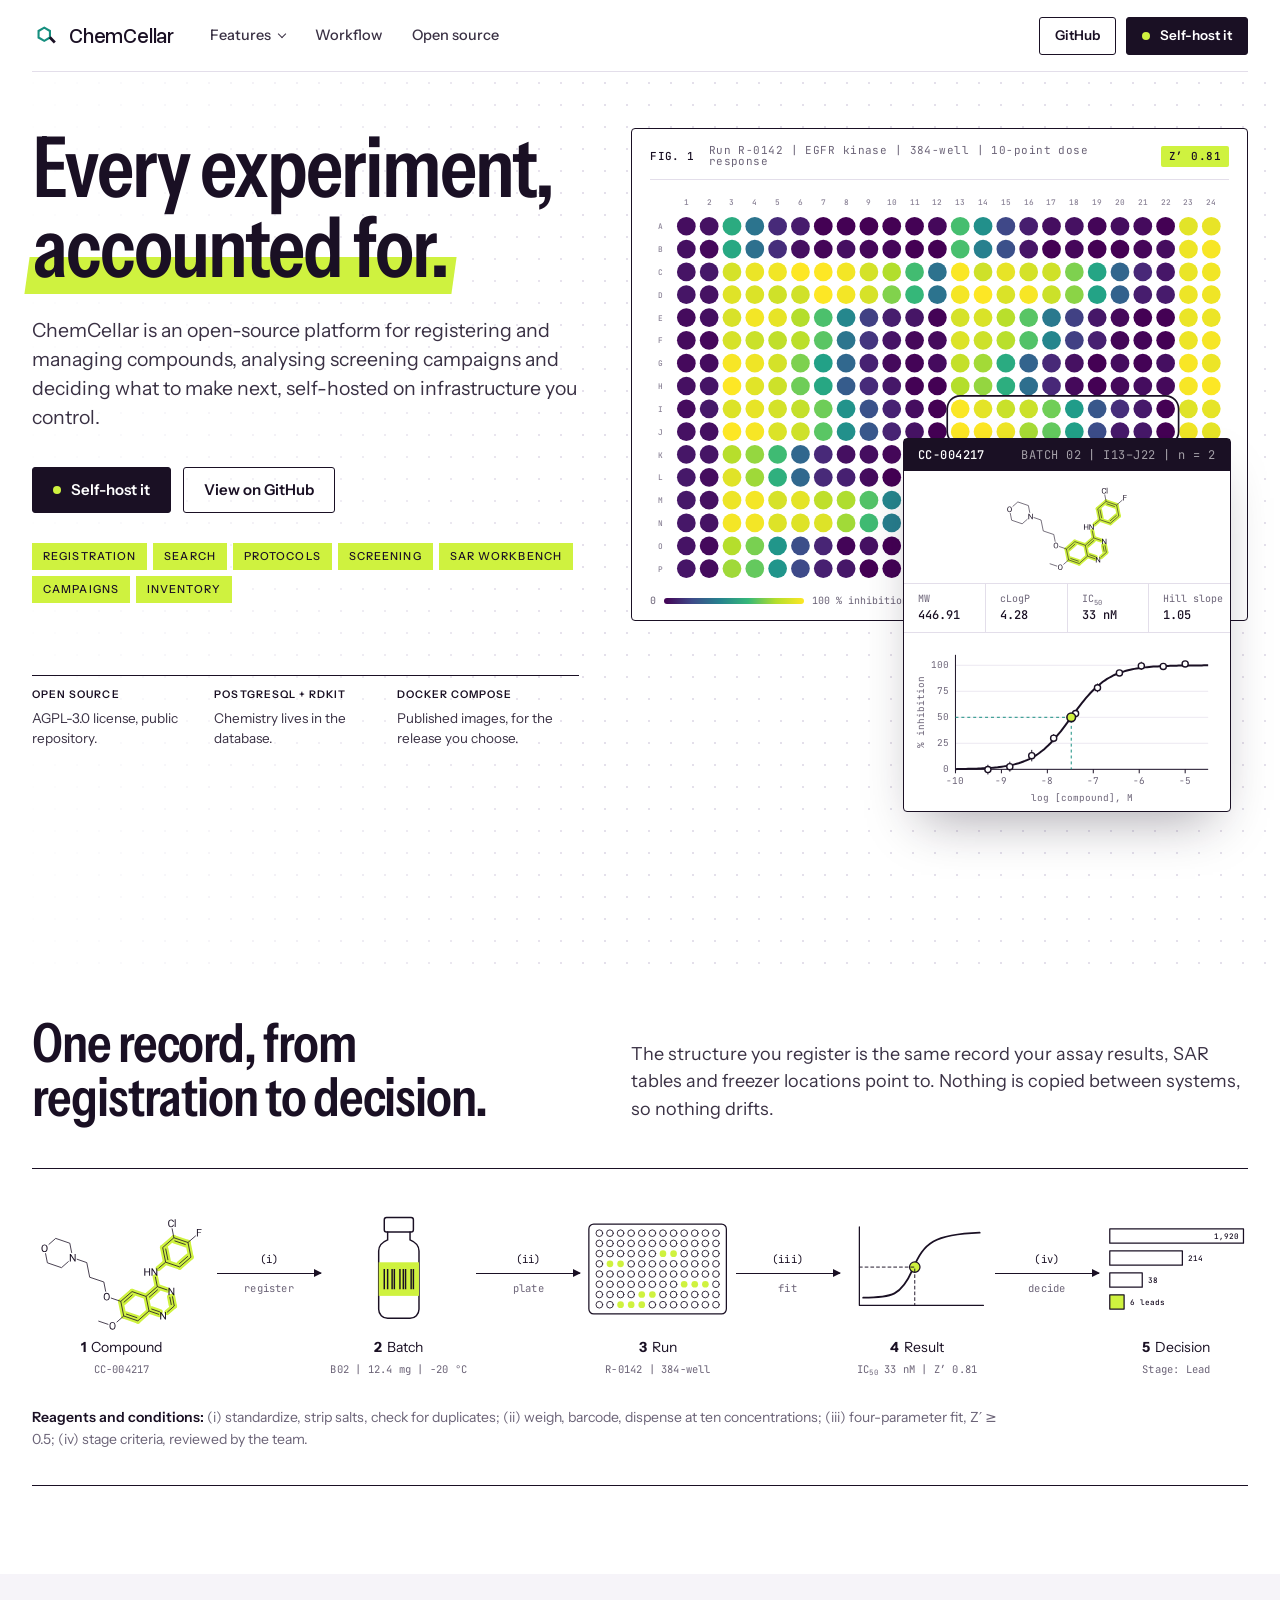
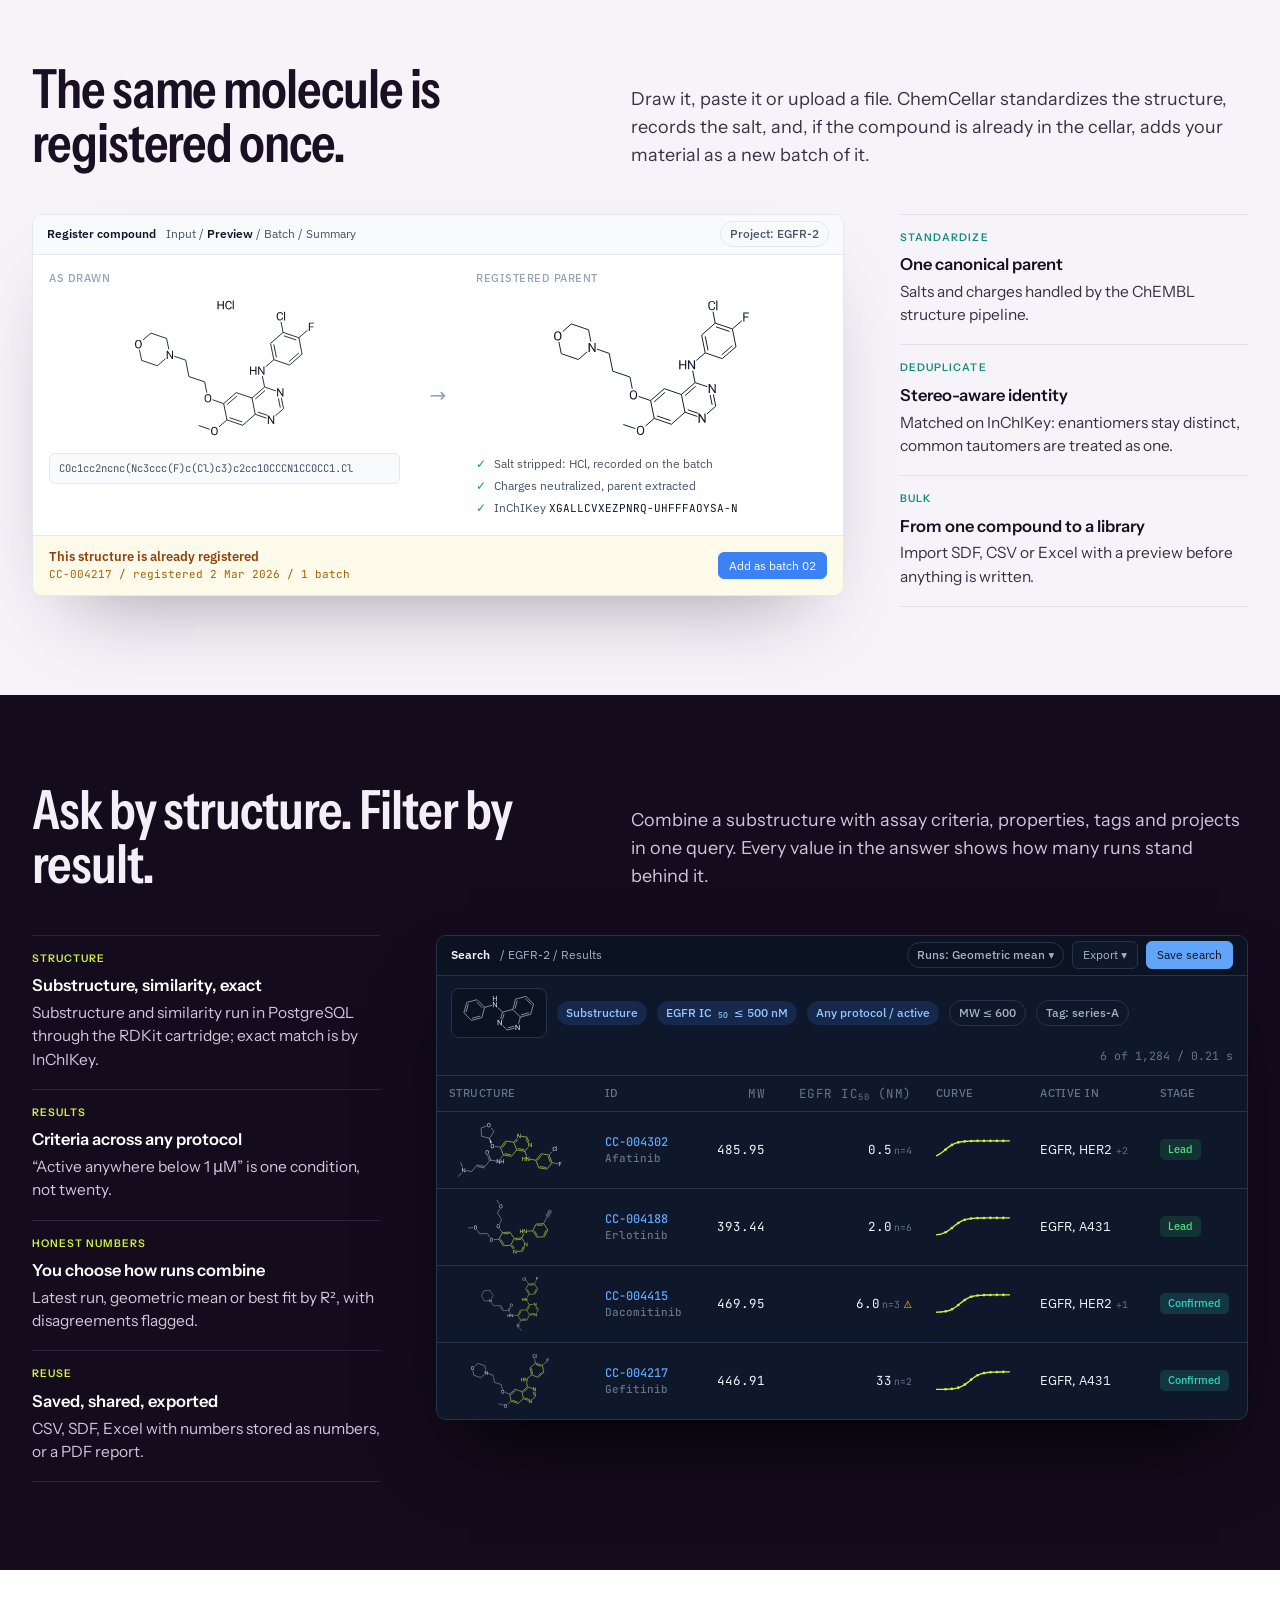
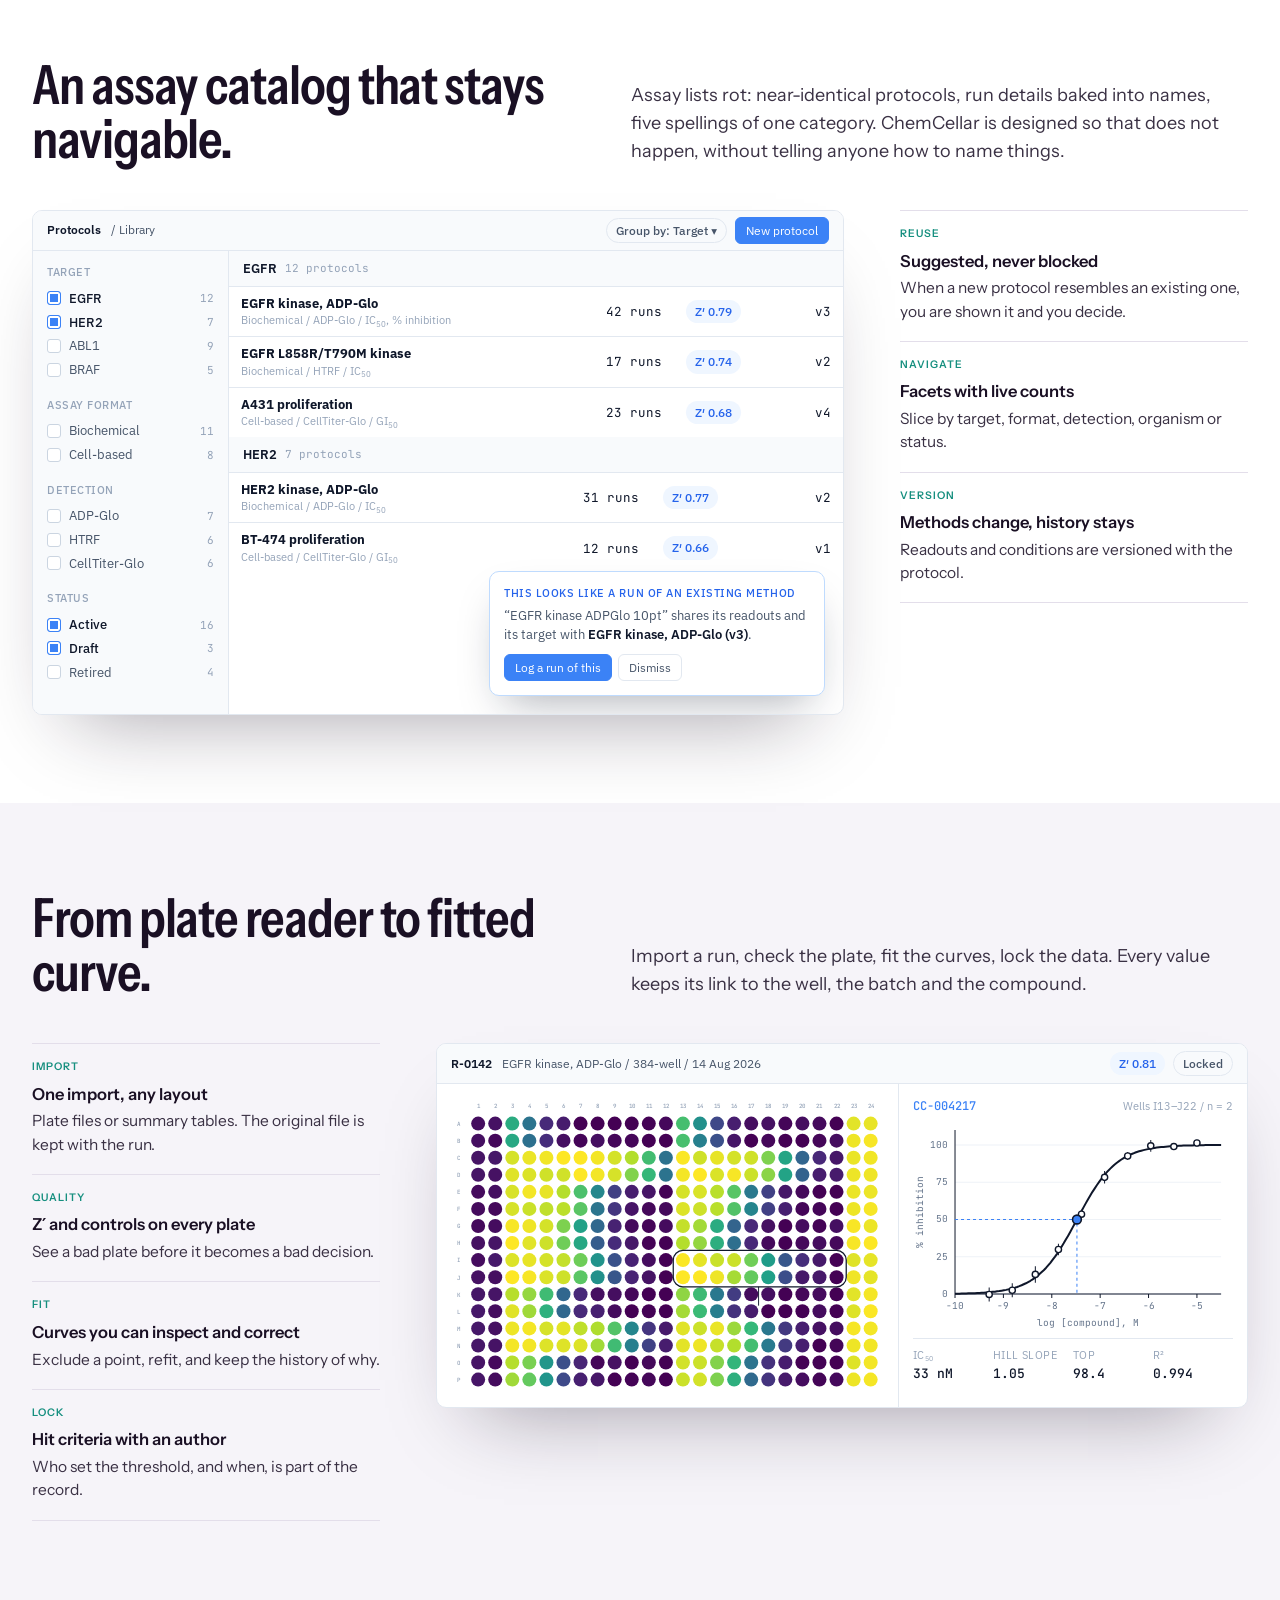
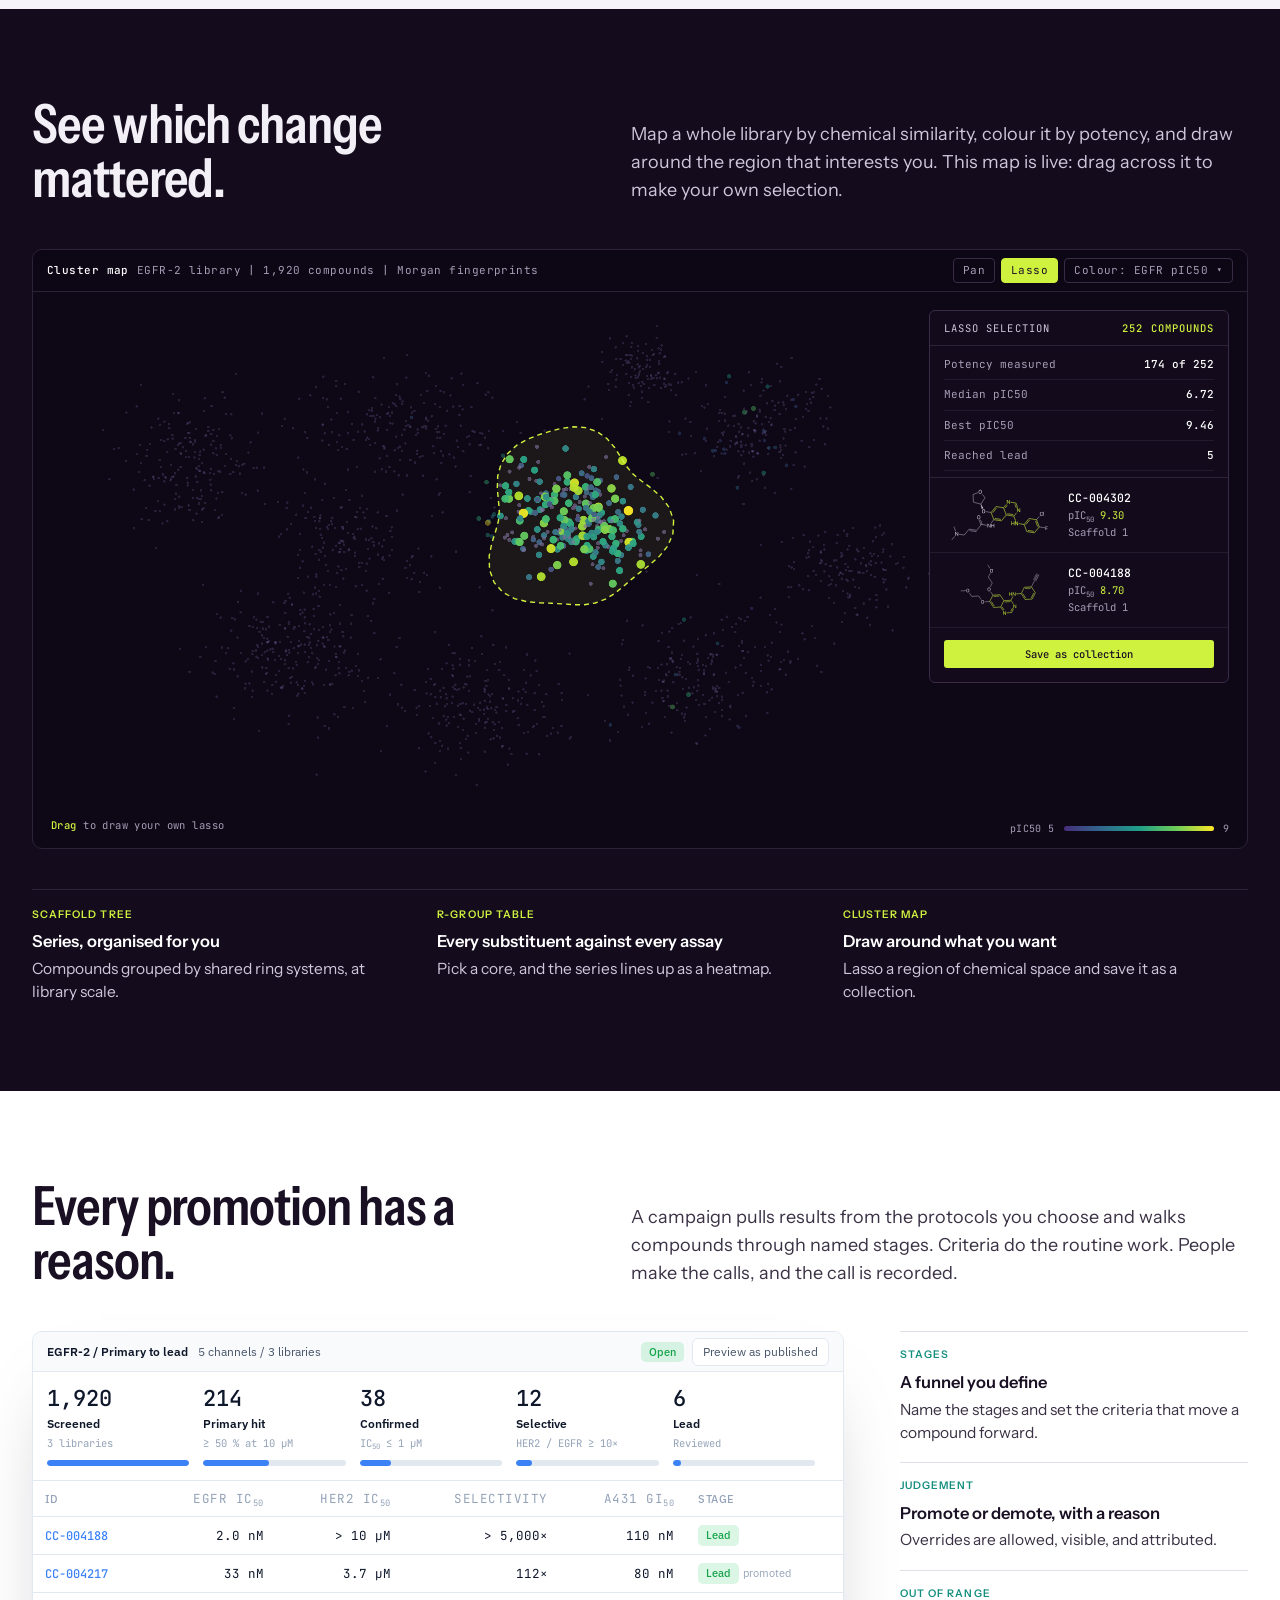
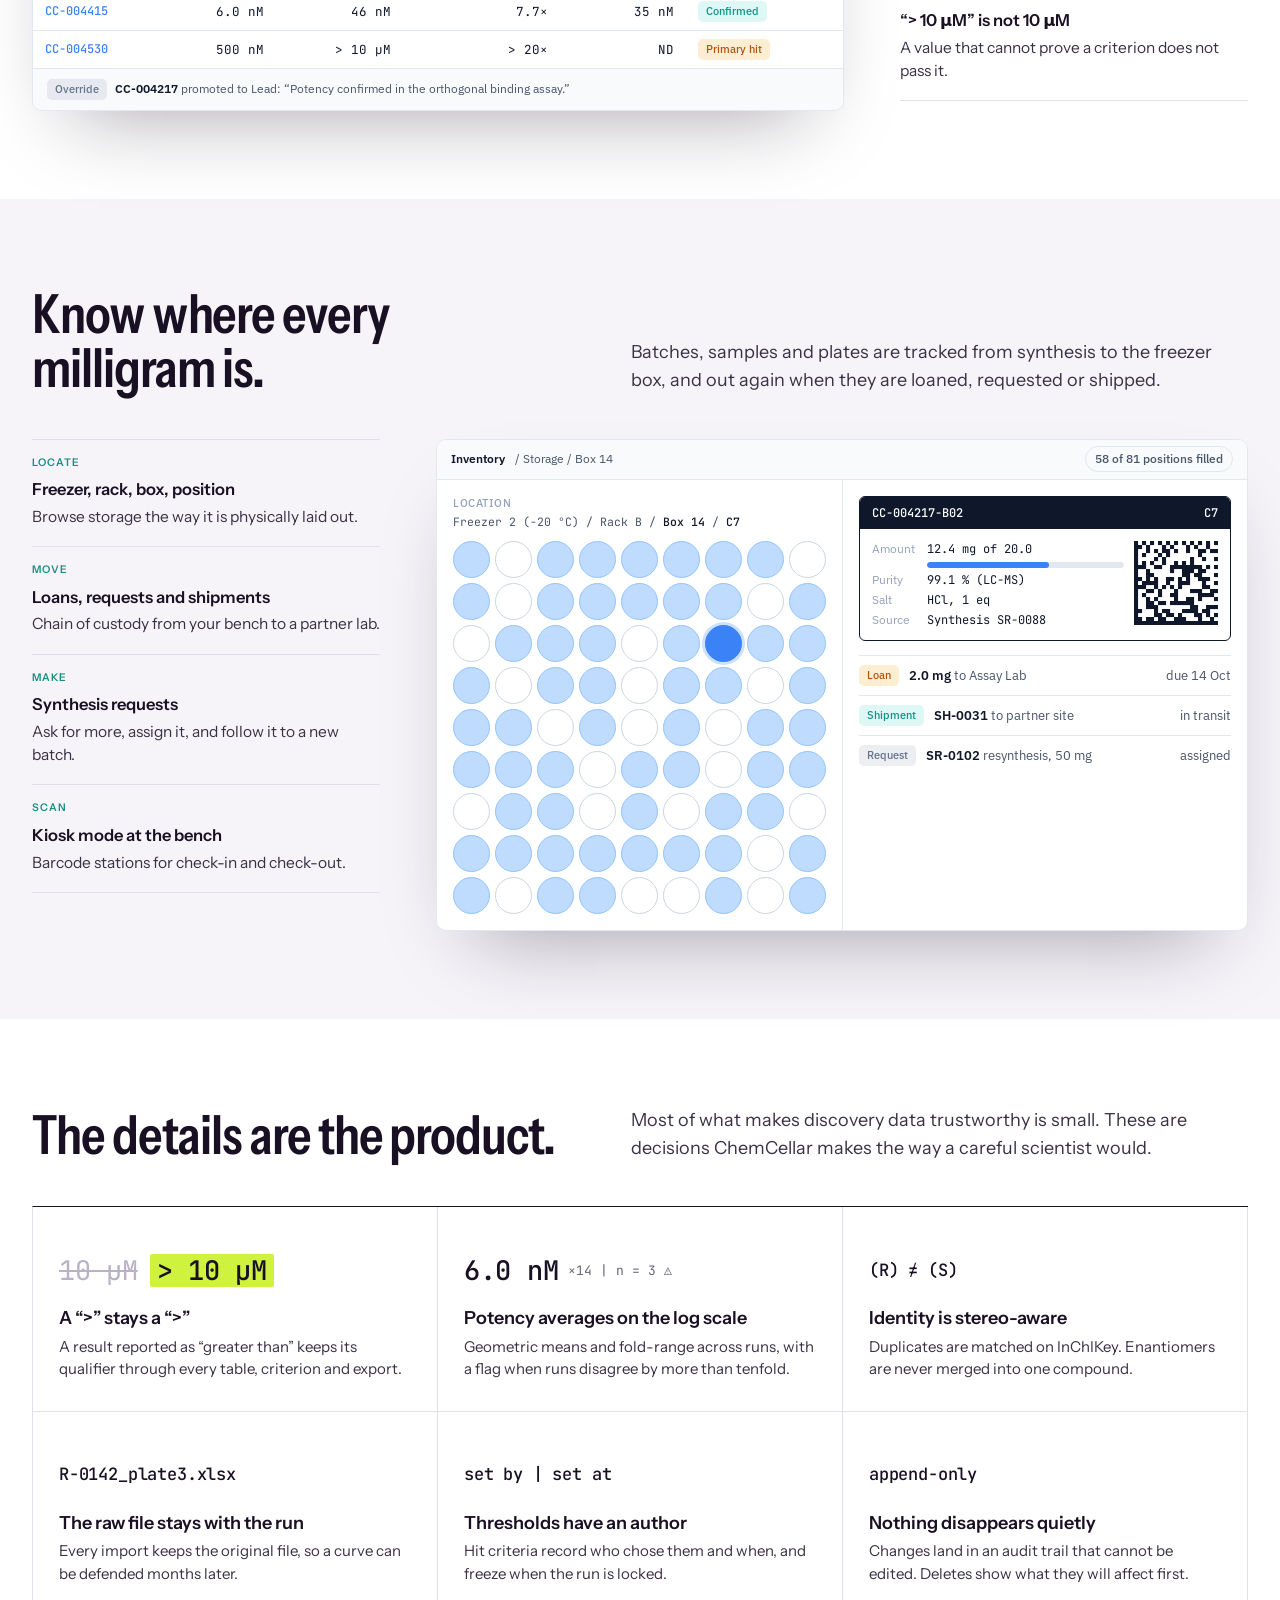
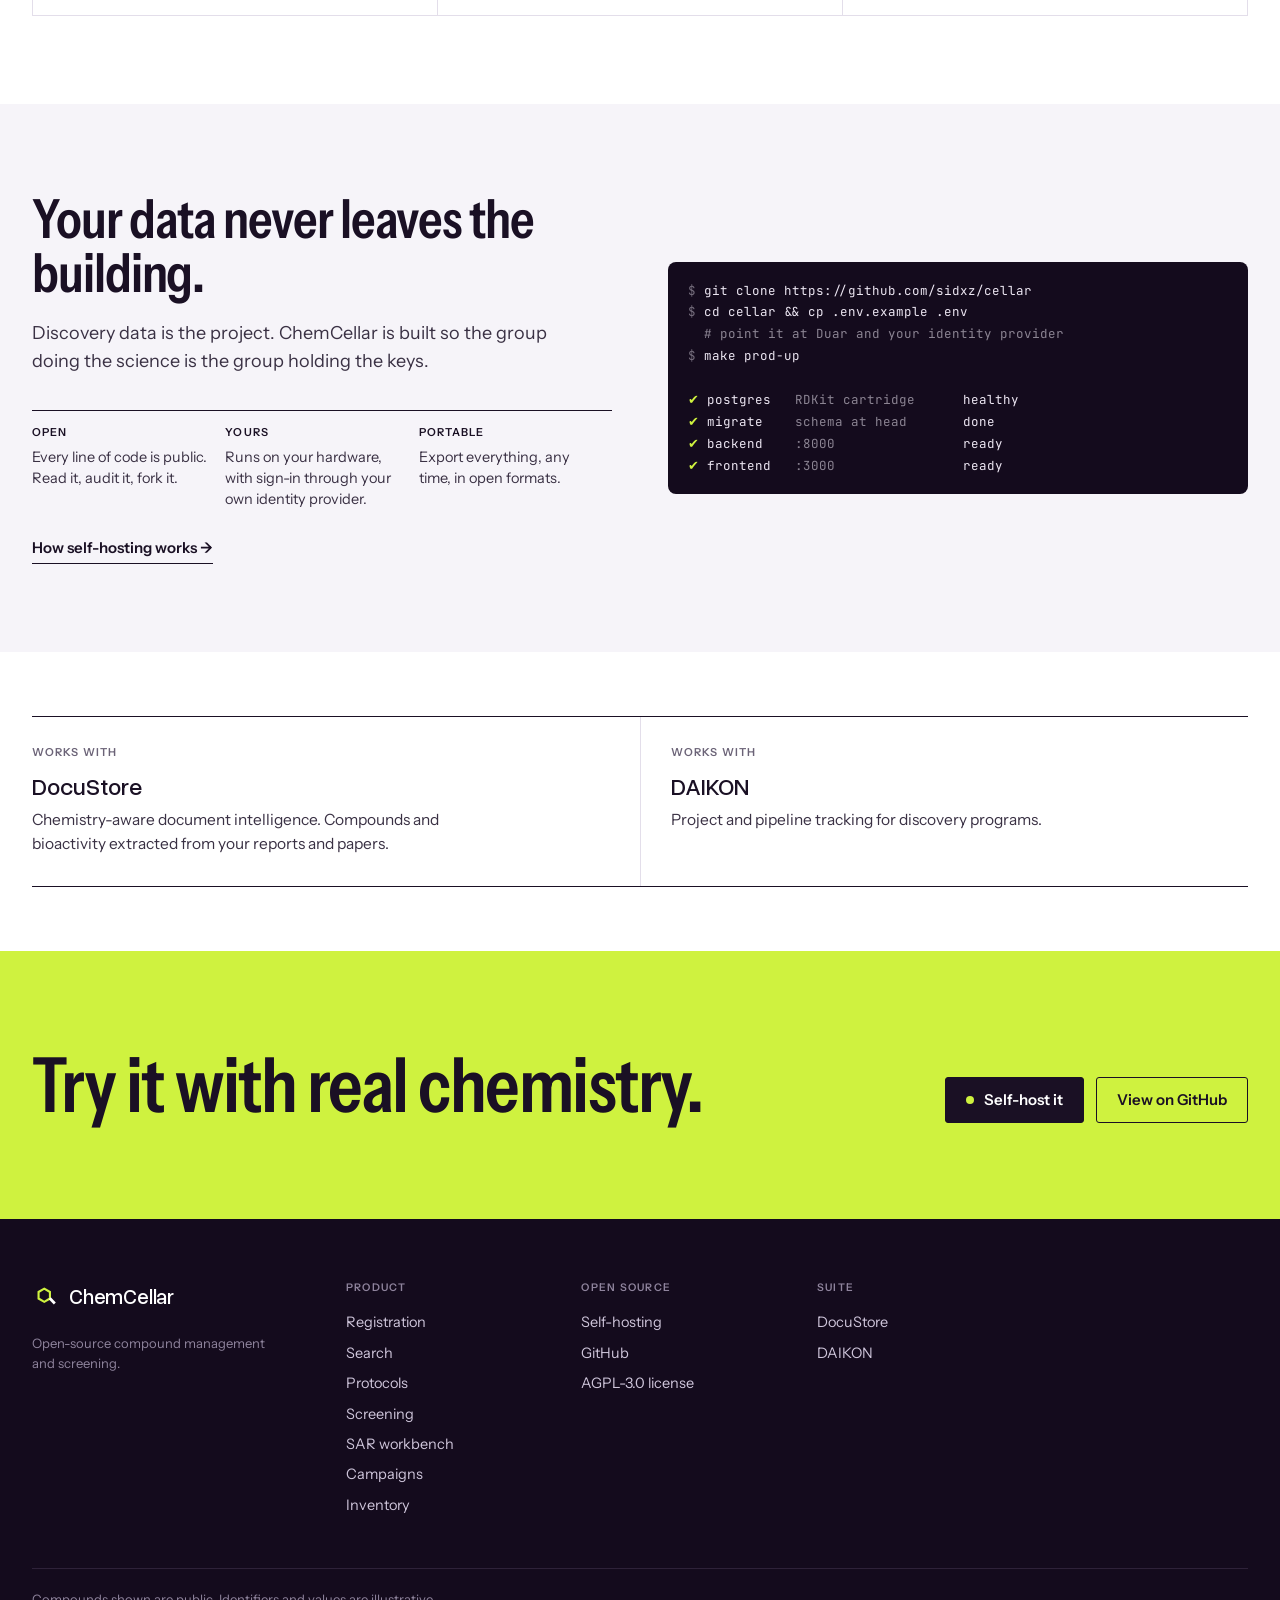
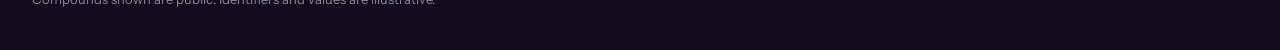
==== commit 6a28a4d2: "deploy: sidxz/chemcellar-site@13d445e2dc7f113295a213bc4b32490d459f25bf" ====
--- a/index.html
+++ b/index.html
@@ -1,4 +1,4 @@
-<!DOCTYPE html><html lang="en" class="instrument_f05066e5-module__YI9PBG__variable jetbrains_17256ade-module__PWoFjG__variable plex_a2f632d8-module__9t9DfW__variable overused_c9cb9603-module__uzBhtG__variable"><head><meta charSet="utf-8"/><meta name="viewport" content="width=device-width, initial-scale=1"/><link rel="preload" href="/_next/static/media/InstrumentSans_VF-s.p.0y8jx7w3fwoer.woff2" as="font" crossorigin="" type="font/woff2"/><link rel="preload" href="/_next/static/media/JetBrainsMono_VF.p.0k7c~8yje8jwj.woff2" as="font" crossorigin="" type="font/woff2"/><link rel="preload" href="/_next/static/media/OverusedGrotesk_wordmark.p.02br~dwx91ks4.woff2" as="font" crossorigin="" type="font/woff2"/><link rel="stylesheet" href="/_next/static/chunks/09-g.a1c6y7de.css" data-precedence="next"/><link rel="preload" as="script" fetchPriority="low" href="/_next/static/chunks/02d0donnfgy2b.js"/><script src="/_next/static/chunks/08v_i4pqran0y.js" async=""></script><script src="/_next/static/chunks/140ka4y75p6ot.js" async=""></script><script src="/_next/static/chunks/0y8yjyumh6.n9.js" async=""></script><script src="/_next/static/chunks/turbopack-0g9fkaq8gug-e.js" async=""></script><script src="/_next/static/chunks/0qss5_msxqzl8.js" async=""></script><script src="/_next/static/chunks/0ujwkanlh_s59.js" async=""></script><script src="/_next/static/chunks/025q9y9ghk_gr.js" async=""></script><meta name="next-size-adjust" content=""/><title>ChemCellar: open-source compound management and screening</title><meta name="description" content="Register compounds, run screens and decide what to make next, on infrastructure your group controls."/><meta property="og:title" content="ChemCellar: open-source compound management and screening"/><meta property="og:description" content="Register compounds, run screens and decide what to make next, on infrastructure your group controls."/><meta property="og:image" content="https://www.chemcellar.com/og.png"/><meta name="twitter:card" content="summary_large_image"/><meta name="twitter:title" content="ChemCellar: open-source compound management and screening"/><meta name="twitter:description" content="Register compounds, run screens and decide what to make next, on infrastructure your group controls."/><meta name="twitter:image" content="https://www.chemcellar.com/og.png"/><link rel="icon" href="/icon.svg?icon.06mztwg.3uk0n.svg" sizes="any" type="image/svg+xml"/><script>(function(){try{var m=window.matchMedia;if(!m||m('(prefers-reduced-motion: reduce)').matches||!('IntersectionObserver' in window))return;var e=document.documentElement;e.classList.add('anim');setTimeout(function(){if(!window.__ccReveal)e.classList.remove('anim')},4000)}catch(_){}})()</script><script src="/_next/static/chunks/03~yq9q893hmn.js" noModule=""></script></head><body><div hidden=""><!--$--><!--/$--></div><header class="wrap site-nav"><a class="logo" aria-label="ChemCellar, home" href="/"><svg viewBox="0 0 32 32" aria-hidden="true"><polygon points="14,6.5 20.5,10.25 20.5,17.75 14,21.5 7.5,17.75 7.5,10.25" fill="none" stroke="var(--color-teal)" stroke-width="2.4"></polygon><line x1="20.3" y1="17.55" x2="26.1" y2="23.35" stroke="currentColor" stroke-width="3.2"></line></svg>ChemCellar</a><details class="nav-toggle"><summary>Menu</summary></details><nav class="site-nav-links" aria-label="Main"><details class="nav-menu"><summary>Features</summary><div class="nav-menu-list"><a href="/#register"><span>01</span>Registration</a><a href="/#search"><span>02</span>Search</a><a href="/#protocols"><span>03</span>Protocols</a><a href="/#screen"><span>04</span>Screening</a><a href="/#sar"><span>05</span>SAR workbench</a><a href="/#decide"><span>06</span>Campaigns</a><a href="/#store"><span>07</span>Inventory</a></div></details><a href="/#workflow">Workflow</a><a href="/open-source/">Open source</a></nav><div class="site-nav-cta"><a class="btn btn-sm" href="https://github.com/sidxz/cellar" rel="noopener">GitHub</a><a class="btn btn-primary btn-sm" href="/open-source/#install">Self-host it</a></div></header><main><div class="hero" data-in=""><div class="wrap hero-grid"><div><h1 class="h1">Every experiment,<br/><span class="marked">accounted for.</span></h1><p class="lede">ChemCellar is an open-source platform for registering and managing compounds, running screening campaigns and deciding what to make next, <span style="white-space:nowrap">self-hosted</span> on infrastructure you control.</p><div class="cta-row"><a class="btn btn-primary" href="/open-source/#install">Self-host it</a><a class="btn" href="https://github.com/sidxz/cellar" rel="noopener">View on GitHub</a></div><ul class="fine" aria-label="Features"><li>Registration</li><li>Search</li><li>Protocols</li><li>Screening</li><li>SAR workbench</li><li>Campaigns</li><li>Inventory</li></ul><div class="hero-facts"><div><b>Open source</b>AGPL-3.0 license, public repository.</div><div><b>PostgreSQL + RDKit</b>Chemistry lives in the database.</div><div><b>Docker Compose</b>Published images, for the release you choose.</div></div></div><figure class="figure"><figcaption class="figure-head"><b>FIG. 1</b><span>Run <!-- -->R-0142<!-- --> | EGFR kinase | 384-well | 10-point dose response</span><span class="figure-badge">Z′ <!-- -->0.81</span></figcaption><svg class="plate" viewBox="0 0 558 380" role="img" aria-label="Plate heatmap for run R-0142: 384 wells coloured by percent inhibition, with the wells of CC-004217 outlined"><g aria-hidden="true"><text class="plate-tick" x="35" y="13">1</text><text class="plate-tick" x="57" y="13">2</text><text class="plate-tick" x="79" y="13">3</text><text class="plate-tick" x="101" y="13">4</text><text class="plate-tick" x="123" y="13">5</text><text class="plate-tick" x="145" y="13">6</text><text class="plate-tick" x="167" y="13">7</text><text class="plate-tick" x="189" y="13">8</text><text class="plate-tick" x="211" y="13">9</text><text class="plate-tick" x="233" y="13">10</text><text class="plate-tick" x="255" y="13">11</text><text class="plate-tick" x="277" y="13">12</text><text class="plate-tick" x="299" y="13">13</text><text class="plate-tick" x="321" y="13">14</text><text class="plate-tick" x="343" y="13">15</text><text class="plate-tick" x="365" y="13">16</text><text class="plate-tick" x="387" y="13">17</text><text class="plate-tick" x="409" y="13">18</text><text class="plate-tick" x="431" y="13">19</text><text class="plate-tick" x="453" y="13">20</text><text class="plate-tick" x="475" y="13">21</text><text class="plate-tick" x="497" y="13">22</text><text class="plate-tick" x="519" y="13">23</text><text class="plate-tick" x="541" y="13">24</text><text class="plate-tick" x="10" y="36">A</text><text class="plate-tick" x="10" y="58">B</text><text class="plate-tick" x="10" y="80">C</text><text class="plate-tick" x="10" y="102">D</text><text class="plate-tick" x="10" y="124">E</text><text class="plate-tick" x="10" y="146">F</text><text class="plate-tick" x="10" y="168">G</text><text class="plate-tick" x="10" y="190">H</text><text class="plate-tick" x="10" y="212">I</text><text class="plate-tick" x="10" y="234">J</text><text class="plate-tick" x="10" y="256">K</text><text class="plate-tick" x="10" y="278">L</text><text class="plate-tick" x="10" y="300">M</text><text class="plate-tick" x="10" y="322">N</text><text class="plate-tick" x="10" y="344">O</text><text class="plate-tick" x="10" y="366">P</text><g class="plate-col" style="--c:0"><circle cx="35" cy="33" r="9.02" fill="#450d5f"></circle><circle cx="35" cy="55" r="9.02" fill="#450f61"></circle><circle cx="35" cy="77" r="9.02" fill="#461465"></circle><circle cx="35" cy="99" r="9.02" fill="#461566"></circle><circle cx="35" cy="121" r="9.02" fill="#450b5d"></circle><circle cx="35" cy="143" r="9.02" fill="#450b5d"></circle><circle cx="35" cy="165" r="9.02" fill="#45095c"></circle><circle cx="35" cy="187" r="9.02" fill="#461062"></circle><circle cx="35" cy="209" r="9.02" fill="#450c5e"></circle><circle cx="35" cy="231" r="9.02" fill="#461163"></circle><circle cx="35" cy="253" r="9.02" fill="#461667"></circle><circle cx="35" cy="275" r="9.02" fill="#461869"></circle><circle cx="35" cy="297" r="9.02" fill="#461869"></circle><circle cx="35" cy="319" r="9.02" fill="#461768"></circle><circle cx="35" cy="341" r="9.02" fill="#461365"></circle><circle cx="35" cy="363" r="9.02" fill="#461567"></circle></g><g class="plate-col" style="--c:1"><circle cx="57" cy="33" r="9.02" fill="#461163"></circle><circle cx="57" cy="55" r="9.02" fill="#45085b"></circle><circle cx="57" cy="77" r="9.02" fill="#461869"></circle><circle cx="57" cy="99" r="9.02" fill="#461263"></circle><circle cx="57" cy="121" r="9.02" fill="#450f61"></circle><circle cx="57" cy="143" r="9.02" fill="#45085b"></circle><circle cx="57" cy="165" r="9.02" fill="#450c5f"></circle><circle cx="57" cy="187" r="9.02" fill="#461466"></circle><circle cx="57" cy="209" r="9.02" fill="#46196a"></circle><circle cx="57" cy="231" r="9.02" fill="#450f61"></circle><circle cx="57" cy="253" r="9.02" fill="#461566"></circle><circle cx="57" cy="275" r="9.02" fill="#450d5f"></circle><circle cx="57" cy="297" r="9.02" fill="#461162"></circle><circle cx="57" cy="319" r="9.02" fill="#461365"></circle><circle cx="57" cy="341" r="9.02" fill="#45095c"></circle><circle cx="57" cy="363" r="9.02" fill="#450c5e"></circle></g><g class="plate-col" style="--c:2"><circle cx="79" cy="33" r="9.02" fill="#2bab80"></circle><circle cx="79" cy="55" r="9.02" fill="#28a883"></circle><circle cx="79" cy="77" r="9.02" fill="#d5e229"></circle><circle cx="79" cy="99" r="9.02" fill="#dfe328"></circle><circle cx="79" cy="121" r="9.02" fill="#d8e229"></circle><circle cx="79" cy="143" r="9.02" fill="#d6e229"></circle><circle cx="79" cy="165" r="9.02" fill="#f7e626"></circle><circle cx="79" cy="187" r="9.02" fill="#fde725"></circle><circle cx="79" cy="209" r="9.02" fill="#dce328"></circle><circle cx="79" cy="231" r="9.02" fill="#fde725"></circle><circle cx="79" cy="253" r="9.02" fill="#b7de2c"></circle><circle cx="79" cy="275" r="9.02" fill="#e0e328"></circle><circle cx="79" cy="297" r="9.02" fill="#ede527"></circle><circle cx="79" cy="319" r="9.02" fill="#f4e626"></circle><circle cx="79" cy="341" r="9.02" fill="#b5de2c"></circle><circle cx="79" cy="363" r="9.02" fill="#a0d939"></circle></g><g class="plate-col" style="--c:3"><circle cx="101" cy="33" r="9.02" fill="#2c748e"></circle><circle cx="101" cy="55" r="9.02" fill="#2d708e"></circle><circle cx="101" cy="77" r="9.02" fill="#ebe527"></circle><circle cx="101" cy="99" r="9.02" fill="#dbe328"></circle><circle cx="101" cy="121" r="9.02" fill="#f3e626"></circle><circle cx="101" cy="143" r="9.02" fill="#cae12a"></circle><circle cx="101" cy="165" r="9.02" fill="#efe526"></circle><circle cx="101" cy="187" r="9.02" fill="#e1e428"></circle><circle cx="101" cy="209" r="9.02" fill="#e7e427"></circle><circle cx="101" cy="231" r="9.02" fill="#f7e626"></circle><circle cx="101" cy="253" r="9.02" fill="#95d740"></circle><circle cx="101" cy="275" r="9.02" fill="#9fd939"></circle><circle cx="101" cy="297" r="9.02" fill="#f4e626"></circle><circle cx="101" cy="319" r="9.02" fill="#f3e626"></circle><circle cx="101" cy="341" r="9.02" fill="#79d051"></circle><circle cx="101" cy="363" r="9.02" fill="#64c95e"></circle></g><g class="plate-col" style="--c:4"><circle cx="123" cy="33" r="9.02" fill="#472a79"></circle><circle cx="123" cy="55" r="9.02" fill="#462d7b"></circle><circle cx="123" cy="77" r="9.02" fill="#f1e626"></circle><circle cx="123" cy="99" r="9.02" fill="#cfe129"></circle><circle cx="123" cy="121" r="9.02" fill="#e7e427"></circle><circle cx="123" cy="143" r="9.02" fill="#c0df2b"></circle><circle cx="123" cy="165" r="9.02" fill="#d4e229"></circle><circle cx="123" cy="187" r="9.02" fill="#cde12a"></circle><circle cx="123" cy="209" r="9.02" fill="#d4e229"></circle><circle cx="123" cy="231" r="9.02" fill="#dbe328"></circle><circle cx="123" cy="253" r="9.02" fill="#3fbb73"></circle><circle cx="123" cy="275" r="9.02" fill="#2fb07e"></circle><circle cx="123" cy="297" r="9.02" fill="#d6e229"></circle><circle cx="123" cy="319" r="9.02" fill="#dde328"></circle><circle cx="123" cy="341" r="9.02" fill="#21968a"></circle><circle cx="123" cy="363" r="9.02" fill="#21958b"></circle></g><g class="plate-col" style="--c:5"><circle cx="145" cy="33" r="9.02" fill="#471c6d"></circle><circle cx="145" cy="55" r="9.02" fill="#450f61"></circle><circle cx="145" cy="77" r="9.02" fill="#fde725"></circle><circle cx="145" cy="99" r="9.02" fill="#d0e129"></circle><circle cx="145" cy="121" r="9.02" fill="#b4de2c"></circle><circle cx="145" cy="143" r="9.02" fill="#bbdf2b"></circle><circle cx="145" cy="165" r="9.02" fill="#7dd14f"></circle><circle cx="145" cy="187" r="9.02" fill="#6fcd58"></circle><circle cx="145" cy="209" r="9.02" fill="#c4e02b"></circle><circle cx="145" cy="231" r="9.02" fill="#cee12a"></circle><circle cx="145" cy="253" r="9.02" fill="#31678e"></circle><circle cx="145" cy="275" r="9.02" fill="#31688e"></circle><circle cx="145" cy="297" r="9.02" fill="#e4e427"></circle><circle cx="145" cy="319" r="9.02" fill="#dee328"></circle><circle cx="145" cy="341" r="9.02" fill="#3c4f8a"></circle><circle cx="145" cy="363" r="9.02" fill="#3e4a89"></circle></g><g class="plate-col" style="--c:6"><circle cx="167" cy="33" r="9.02" fill="#440154"></circle><circle cx="167" cy="55" r="9.02" fill="#440558"></circle><circle cx="167" cy="77" r="9.02" fill="#fde725"></circle><circle cx="167" cy="99" r="9.02" fill="#fde725"></circle><circle cx="167" cy="121" r="9.02" fill="#4cc06c"></circle><circle cx="167" cy="143" r="9.02" fill="#5ac564"></circle><circle cx="167" cy="165" r="9.02" fill="#22a187"></circle><circle cx="167" cy="187" r="9.02" fill="#27a783"></circle><circle cx="167" cy="209" r="9.02" fill="#6ecd58"></circle><circle cx="167" cy="231" r="9.02" fill="#5ac664"></circle><circle cx="167" cy="253" r="9.02" fill="#482979"></circle><circle cx="167" cy="275" r="9.02" fill="#482a79"></circle><circle cx="167" cy="297" r="9.02" fill="#bfdf2b"></circle><circle cx="167" cy="319" r="9.02" fill="#dde328"></circle><circle cx="167" cy="341" r="9.02" fill="#482575"></circle><circle cx="167" cy="363" r="9.02" fill="#472071"></circle></g><g class="plate-col" style="--c:7"><circle cx="189" cy="33" r="9.02" fill="#440154"></circle><circle cx="189" cy="55" r="9.02" fill="#450f61"></circle><circle cx="189" cy="77" r="9.02" fill="#f3e626"></circle><circle cx="189" cy="99" r="9.02" fill="#f3e626"></circle><circle cx="189" cy="121" r="9.02" fill="#25878d"></circle><circle cx="189" cy="143" r="9.02" fill="#2c758e"></circle><circle cx="189" cy="165" r="9.02" fill="#31688e"></circle><circle cx="189" cy="187" r="9.02" fill="#365c8c"></circle><circle cx="189" cy="209" r="9.02" fill="#22938b"></circle><circle cx="189" cy="231" r="9.02" fill="#22908b"></circle><circle cx="189" cy="253" r="9.02" fill="#450f61"></circle><circle cx="189" cy="275" r="9.02" fill="#472071"></circle><circle cx="189" cy="297" r="9.02" fill="#afdd2f"></circle><circle cx="189" cy="319" r="9.02" fill="#a1da38"></circle><circle cx="189" cy="341" r="9.02" fill="#440558"></circle><circle cx="189" cy="363" r="9.02" fill="#461768"></circle></g><g class="plate-col" style="--c:8"><circle cx="211" cy="33" r="9.02" fill="#440154"></circle><circle cx="211" cy="55" r="9.02" fill="#45075a"></circle><circle cx="211" cy="77" r="9.02" fill="#d4e229"></circle><circle cx="211" cy="99" r="9.02" fill="#d6e229"></circle><circle cx="211" cy="121" r="9.02" fill="#414184"></circle><circle cx="211" cy="143" r="9.02" fill="#44367f"></circle><circle cx="211" cy="165" r="9.02" fill="#472272"></circle><circle cx="211" cy="187" r="9.02" fill="#472b7a"></circle><circle cx="211" cy="209" r="9.02" fill="#3a528a"></circle><circle cx="211" cy="231" r="9.02" fill="#38578b"></circle><circle cx="211" cy="253" r="9.02" fill="#450e60"></circle><circle cx="211" cy="275" r="9.02" fill="#450c5e"></circle><circle cx="211" cy="297" r="9.02" fill="#53c368"></circle><circle cx="211" cy="319" r="9.02" fill="#40bb73"></circle><circle cx="211" cy="341" r="9.02" fill="#461163"></circle><circle cx="211" cy="363" r="9.02" fill="#440154"></circle></g><g class="plate-col" style="--c:9"><circle cx="233" cy="33" r="9.02" fill="#440154"></circle><circle cx="233" cy="55" r="9.02" fill="#450659"></circle><circle cx="233" cy="77" r="9.02" fill="#b2de2d"></circle><circle cx="233" cy="99" r="9.02" fill="#81d24c"></circle><circle cx="233" cy="121" r="9.02" fill="#471e6e"></circle><circle cx="233" cy="143" r="9.02" fill="#461466"></circle><circle cx="233" cy="165" r="9.02" fill="#450a5c"></circle><circle cx="233" cy="187" r="9.02" fill="#461869"></circle><circle cx="233" cy="209" r="9.02" fill="#472273"></circle><circle cx="233" cy="231" r="9.02" fill="#482474"></circle><circle cx="233" cy="253" r="9.02" fill="#45085a"></circle><circle cx="233" cy="275" r="9.02" fill="#440154"></circle><circle cx="233" cy="297" r="9.02" fill="#25868d"></circle><circle cx="233" cy="319" r="9.02" fill="#277f8e"></circle><circle cx="233" cy="341" r="9.02" fill="#440154"></circle><circle cx="233" cy="363" r="9.02" fill="#440356"></circle></g><g class="plate-col" style="--c:10"><circle cx="255" cy="33" r="9.02" fill="#440255"></circle><circle cx="255" cy="55" r="9.02" fill="#440154"></circle><circle cx="255" cy="77" r="9.02" fill="#42bc71"></circle><circle cx="255" cy="99" r="9.02" fill="#35b779"></circle><circle cx="255" cy="121" r="9.02" fill="#461566"></circle><circle cx="255" cy="143" r="9.02" fill="#45085a"></circle><circle cx="255" cy="165" r="9.02" fill="#440457"></circle><circle cx="255" cy="187" r="9.02" fill="#440255"></circle><circle cx="255" cy="209" r="9.02" fill="#450d5f"></circle><circle cx="255" cy="231" r="9.02" fill="#461364"></circle><circle cx="255" cy="253" r="9.02" fill="#440154"></circle><circle cx="255" cy="275" r="9.02" fill="#440255"></circle><circle cx="255" cy="297" r="9.02" fill="#44357f"></circle><circle cx="255" cy="319" r="9.02" fill="#404285"></circle><circle cx="255" cy="341" r="9.02" fill="#45095b"></circle><circle cx="255" cy="363" r="9.02" fill="#450759"></circle></g><g class="plate-col" style="--c:11"><circle cx="277" cy="33" r="9.02" fill="#45085b"></circle><circle cx="277" cy="55" r="9.02" fill="#440154"></circle><circle cx="277" cy="77" r="9.02" fill="#2d728e"></circle><circle cx="277" cy="99" r="9.02" fill="#2c738e"></circle><circle cx="277" cy="121" r="9.02" fill="#440356"></circle><circle cx="277" cy="143" r="9.02" fill="#450a5c"></circle><circle cx="277" cy="165" r="9.02" fill="#450b5e"></circle><circle cx="277" cy="187" r="9.02" fill="#440154"></circle><circle cx="277" cy="209" r="9.02" fill="#440154"></circle><circle cx="277" cy="231" r="9.02" fill="#440154"></circle><circle cx="277" cy="253" r="9.02" fill="#440154"></circle><circle cx="277" cy="275" r="9.02" fill="#440154"></circle><circle cx="277" cy="297" r="9.02" fill="#471a6b"></circle><circle cx="277" cy="319" r="9.02" fill="#471d6e"></circle><circle cx="277" cy="341" r="9.02" fill="#440154"></circle><circle cx="277" cy="363" r="9.02" fill="#440154"></circle></g><g class="plate-col" style="--c:12"><circle cx="299" cy="33" r="9.02" fill="#46be6f"></circle><circle cx="299" cy="55" r="9.02" fill="#48bf6e"></circle><circle cx="299" cy="77" r="9.02" fill="#fae725"></circle><circle cx="299" cy="99" r="9.02" fill="#f4e626"></circle><circle cx="299" cy="121" r="9.02" fill="#d5e229"></circle><circle cx="299" cy="143" r="9.02" fill="#dce328"></circle><circle cx="299" cy="165" r="9.02" fill="#c4e02a"></circle><circle cx="299" cy="187" r="9.02" fill="#b4de2c"></circle><circle cx="299" cy="209" r="9.02" fill="#fae725"></circle><circle cx="299" cy="231" r="9.02" fill="#fde725"></circle><circle cx="299" cy="253" r="9.02" fill="#8fd543"></circle><circle cx="299" cy="275" r="9.02" fill="#a4da36"></circle><circle cx="299" cy="297" r="9.02" fill="#e0e328"></circle><circle cx="299" cy="319" r="9.02" fill="#e3e427"></circle><circle cx="299" cy="341" r="9.02" fill="#d2e229"></circle><circle cx="299" cy="363" r="9.02" fill="#cbe12a"></circle></g><g class="plate-col" style="--c:13"><circle cx="321" cy="33" r="9.02" fill="#22908b"></circle><circle cx="321" cy="55" r="9.02" fill="#27808e"></circle><circle cx="321" cy="77" r="9.02" fill="#cee129"></circle><circle cx="321" cy="99" r="9.02" fill="#fde725"></circle><circle cx="321" cy="121" r="9.02" fill="#d9e328"></circle><circle cx="321" cy="143" r="9.02" fill="#cde12a"></circle><circle cx="321" cy="165" r="9.02" fill="#a3da37"></circle><circle cx="321" cy="187" r="9.02" fill="#94d640"></circle><circle cx="321" cy="209" r="9.02" fill="#e4e427"></circle><circle cx="321" cy="231" r="9.02" fill="#fde725"></circle><circle cx="321" cy="253" r="9.02" fill="#3eba74"></circle><circle cx="321" cy="275" r="9.02" fill="#3bba75"></circle><circle cx="321" cy="297" r="9.02" fill="#cbe12a"></circle><circle cx="321" cy="319" r="9.02" fill="#eee526"></circle><circle cx="321" cy="341" r="9.02" fill="#cbe12a"></circle><circle cx="321" cy="363" r="9.02" fill="#d3e229"></circle></g><g class="plate-col" style="--c:14"><circle cx="343" cy="33" r="9.02" fill="#3f4888"></circle><circle cx="343" cy="55" r="9.02" fill="#3b508a"></circle><circle cx="343" cy="77" r="9.02" fill="#e7e427"></circle><circle cx="343" cy="99" r="9.02" fill="#dae328"></circle><circle cx="343" cy="121" r="9.02" fill="#b9df2c"></circle><circle cx="343" cy="143" r="9.02" fill="#b9df2c"></circle><circle cx="343" cy="165" r="9.02" fill="#2aab81"></circle><circle cx="343" cy="187" r="9.02" fill="#2dae7f"></circle><circle cx="343" cy="209" r="9.02" fill="#c9e12a"></circle><circle cx="343" cy="231" r="9.02" fill="#eee526"></circle><circle cx="343" cy="253" r="9.02" fill="#2a788e"></circle><circle cx="343" cy="275" r="9.02" fill="#287e8e"></circle><circle cx="343" cy="297" r="9.02" fill="#eae527"></circle><circle cx="343" cy="319" r="9.02" fill="#c6e02a"></circle><circle cx="343" cy="341" r="9.02" fill="#83d24b"></circle><circle cx="343" cy="363" r="9.02" fill="#7ed14e"></circle></g><g class="plate-col" style="--c:15"><circle cx="365" cy="33" r="9.02" fill="#471e6f"></circle><circle cx="365" cy="55" r="9.02" fill="#461667"></circle><circle cx="365" cy="77" r="9.02" fill="#d4e229"></circle><circle cx="365" cy="99" r="9.02" fill="#f7e626"></circle><circle cx="365" cy="121" r="9.02" fill="#58c565"></circle><circle cx="365" cy="143" r="9.02" fill="#52c268"></circle><circle cx="365" cy="165" r="9.02" fill="#33648d"></circle><circle cx="365" cy="187" r="9.02" fill="#2e6f8e"></circle><circle cx="365" cy="209" r="9.02" fill="#cbe12a"></circle><circle cx="365" cy="231" r="9.02" fill="#a6db35"></circle><circle cx="365" cy="253" r="9.02" fill="#423c82"></circle><circle cx="365" cy="275" r="9.02" fill="#45327d"></circle><circle cx="365" cy="297" r="9.02" fill="#9bd83c"></circle><circle cx="365" cy="319" r="9.02" fill="#b2de2d"></circle><circle cx="365" cy="341" r="9.02" fill="#33b57a"></circle><circle cx="365" cy="363" r="9.02" fill="#2eaf7e"></circle></g><g class="plate-col" style="--c:16"><circle cx="387" cy="33" r="9.02" fill="#450e60"></circle><circle cx="387" cy="55" r="9.02" fill="#440154"></circle><circle cx="387" cy="77" r="9.02" fill="#cfe129"></circle><circle cx="387" cy="99" r="9.02" fill="#cbe12a"></circle><circle cx="387" cy="121" r="9.02" fill="#2a798e"></circle><circle cx="387" cy="143" r="9.02" fill="#25858d"></circle><circle cx="387" cy="165" r="9.02" fill="#482978"></circle><circle cx="387" cy="187" r="9.02" fill="#482878"></circle><circle cx="387" cy="209" r="9.02" fill="#70ce57"></circle><circle cx="387" cy="231" r="9.02" fill="#63c95e"></circle><circle cx="387" cy="253" r="9.02" fill="#450c5e"></circle><circle cx="387" cy="275" r="9.02" fill="#471c6d"></circle><circle cx="387" cy="297" r="9.02" fill="#35b779"></circle><circle cx="387" cy="319" r="9.02" fill="#44bd71"></circle><circle cx="387" cy="341" r="9.02" fill="#2c748e"></circle><circle cx="387" cy="363" r="9.02" fill="#306a8e"></circle></g><g class="plate-col" style="--c:17"><circle cx="409" cy="33" r="9.02" fill="#461162"></circle><circle cx="409" cy="55" r="9.02" fill="#45075a"></circle><circle cx="409" cy="77" r="9.02" fill="#7ed14f"></circle><circle cx="409" cy="99" r="9.02" fill="#8bd446"></circle><circle cx="409" cy="121" r="9.02" fill="#414184"></circle><circle cx="409" cy="143" r="9.02" fill="#414084"></circle><circle cx="409" cy="165" r="9.02" fill="#461162"></circle><circle cx="409" cy="187" r="9.02" fill="#45095b"></circle><circle cx="409" cy="209" r="9.02" fill="#209c89"></circle><circle cx="409" cy="231" r="9.02" fill="#20a088"></circle><circle cx="409" cy="253" r="9.02" fill="#450f61"></circle><circle cx="409" cy="275" r="9.02" fill="#440154"></circle><circle cx="409" cy="297" r="9.02" fill="#2a778e"></circle><circle cx="409" cy="319" r="9.02" fill="#297a8e"></circle><circle cx="409" cy="341" r="9.02" fill="#45317c"></circle><circle cx="409" cy="363" r="9.02" fill="#44347e"></circle></g><g class="plate-col" style="--c:18"><circle cx="431" cy="33" r="9.02" fill="#440558"></circle><circle cx="431" cy="55" r="9.02" fill="#440154"></circle><circle cx="431" cy="77" r="9.02" fill="#25a585"></circle><circle cx="431" cy="99" r="9.02" fill="#23a386"></circle><circle cx="431" cy="121" r="9.02" fill="#461768"></circle><circle cx="431" cy="143" r="9.02" fill="#472071"></circle><circle cx="431" cy="165" r="9.02" fill="#440154"></circle><circle cx="431" cy="187" r="9.02" fill="#440154"></circle><circle cx="431" cy="209" r="9.02" fill="#38578b"></circle><circle cx="431" cy="231" r="9.02" fill="#3c4d8a"></circle><circle cx="431" cy="253" r="9.02" fill="#440154"></circle><circle cx="431" cy="275" r="9.02" fill="#440154"></circle><circle cx="431" cy="297" r="9.02" fill="#433980"></circle><circle cx="431" cy="319" r="9.02" fill="#433a81"></circle><circle cx="431" cy="341" r="9.02" fill="#471d6e"></circle><circle cx="431" cy="363" r="9.02" fill="#471a6b"></circle></g><g class="plate-col" style="--c:19"><circle cx="453" cy="33" r="9.02" fill="#450d5f"></circle><circle cx="453" cy="55" r="9.02" fill="#440154"></circle><circle cx="453" cy="77" r="9.02" fill="#32668e"></circle><circle cx="453" cy="99" r="9.02" fill="#33628d"></circle><circle cx="453" cy="121" r="9.02" fill="#45095b"></circle><circle cx="453" cy="143" r="9.02" fill="#440658"></circle><circle cx="453" cy="165" r="9.02" fill="#450d5f"></circle><circle cx="453" cy="187" r="9.02" fill="#45095b"></circle><circle cx="453" cy="209" r="9.02" fill="#462e7b"></circle><circle cx="453" cy="231" r="9.02" fill="#461869"></circle><circle cx="453" cy="253" r="9.02" fill="#45075a"></circle><circle cx="453" cy="275" r="9.02" fill="#440154"></circle><circle cx="453" cy="297" r="9.02" fill="#471f6f"></circle><circle cx="453" cy="319" r="9.02" fill="#471f70"></circle><circle cx="453" cy="341" r="9.02" fill="#440154"></circle><circle cx="453" cy="363" r="9.02" fill="#450d5f"></circle></g><g class="plate-col" style="--c:20"><circle cx="475" cy="33" r="9.02" fill="#450a5d"></circle><circle cx="475" cy="55" r="9.02" fill="#450659"></circle><circle cx="475" cy="77" r="9.02" fill="#482878"></circle><circle cx="475" cy="99" r="9.02" fill="#471d6e"></circle><circle cx="475" cy="121" r="9.02" fill="#440154"></circle><circle cx="475" cy="143" r="9.02" fill="#440558"></circle><circle cx="475" cy="165" r="9.02" fill="#440356"></circle><circle cx="475" cy="187" r="9.02" fill="#450d5f"></circle><circle cx="475" cy="209" r="9.02" fill="#46196a"></circle><circle cx="475" cy="231" r="9.02" fill="#461869"></circle><circle cx="475" cy="253" r="9.02" fill="#450b5d"></circle><circle cx="475" cy="275" r="9.02" fill="#450c5e"></circle><circle cx="475" cy="297" r="9.02" fill="#461163"></circle><circle cx="475" cy="319" r="9.02" fill="#440154"></circle><circle cx="475" cy="341" r="9.02" fill="#440255"></circle><circle cx="475" cy="363" r="9.02" fill="#440557"></circle></g><g class="plate-col" style="--c:21"><circle cx="497" cy="33" r="9.02" fill="#440154"></circle><circle cx="497" cy="55" r="9.02" fill="#450d5f"></circle><circle cx="497" cy="77" r="9.02" fill="#461668"></circle><circle cx="497" cy="99" r="9.02" fill="#471b6c"></circle><circle cx="497" cy="121" r="9.02" fill="#440154"></circle><circle cx="497" cy="143" r="9.02" fill="#440154"></circle><circle cx="497" cy="165" r="9.02" fill="#450f61"></circle><circle cx="497" cy="187" r="9.02" fill="#45095b"></circle><circle cx="497" cy="209" r="9.02" fill="#440154"></circle><circle cx="497" cy="231" r="9.02" fill="#440154"></circle><circle cx="497" cy="253" r="9.02" fill="#440154"></circle><circle cx="497" cy="275" r="9.02" fill="#440154"></circle><circle cx="497" cy="297" r="9.02" fill="#450d5f"></circle><circle cx="497" cy="319" r="9.02" fill="#440557"></circle><circle cx="497" cy="341" r="9.02" fill="#440154"></circle><circle cx="497" cy="363" r="9.02" fill="#45095c"></circle></g><g class="plate-col" style="--c:22"><circle cx="519" cy="33" r="9.02" fill="#e2e428"></circle><circle cx="519" cy="55" r="9.02" fill="#eee526"></circle><circle cx="519" cy="77" r="9.02" fill="#eae527"></circle><circle cx="519" cy="99" r="9.02" fill="#ede527"></circle><circle cx="519" cy="121" r="9.02" fill="#ebe527"></circle><circle cx="519" cy="143" r="9.02" fill="#ede526"></circle><circle cx="519" cy="165" r="9.02" fill="#f8e626"></circle><circle cx="519" cy="187" r="9.02" fill="#f7e626"></circle><circle cx="519" cy="209" r="9.02" fill="#dfe328"></circle><circle cx="519" cy="231" r="9.02" fill="#f0e526"></circle><circle cx="519" cy="253" r="9.02" fill="#e2e428"></circle><circle cx="519" cy="275" r="9.02" fill="#dde328"></circle><circle cx="519" cy="297" r="9.02" fill="#f6e626"></circle><circle cx="519" cy="319" r="9.02" fill="#eee526"></circle><circle cx="519" cy="341" r="9.02" fill="#dee328"></circle><circle cx="519" cy="363" r="9.02" fill="#ede526"></circle></g><g class="plate-col" style="--c:23"><circle cx="541" cy="33" r="9.02" fill="#e8e427"></circle><circle cx="541" cy="55" r="9.02" fill="#f7e626"></circle><circle cx="541" cy="77" r="9.02" fill="#f1e626"></circle><circle cx="541" cy="99" r="9.02" fill="#efe526"></circle><circle cx="541" cy="121" r="9.02" fill="#ece527"></circle><circle cx="541" cy="143" r="9.02" fill="#f6e626"></circle><circle cx="541" cy="165" r="9.02" fill="#ece527"></circle><circle cx="541" cy="187" r="9.02" fill="#fce725"></circle><circle cx="541" cy="209" r="9.02" fill="#e6e427"></circle><circle cx="541" cy="231" r="9.02" fill="#e5e427"></circle><circle cx="541" cy="253" r="9.02" fill="#f4e626"></circle><circle cx="541" cy="275" r="9.02" fill="#fbe725"></circle><circle cx="541" cy="297" r="9.02" fill="#f3e626"></circle><circle cx="541" cy="319" r="9.02" fill="#f2e626"></circle><circle cx="541" cy="341" r="9.02" fill="#f3e626"></circle><circle cx="541" cy="363" r="9.02" fill="#f5e626"></circle></g><rect class="plate-selected" x="286.5" y="196.5" width="223" height="47" rx="12.5"></rect><path class="plate-leader" d="M396.5 243.5 v24.200000000000003"></path></g></svg><div class="ramp-legend" aria-hidden="true">0<i></i>100 % inhibition</div><div class="cpd-card"><div class="cpd-card-head"><span>CC-004217</span><span>BATCH 02 | I13–J22 | n = 2</span></div><div class="cpd-card-mol"><svg class="mol" viewBox="0 0 170 117" role="img" aria-label="Structure of Gefitinib"><path class="mol-under" d="M 87.1,97.8 L 100.5,102.4" pathLength="1" style="--k:0"></path><path class="mol-under" d="M 89.3,95.9 L 99.9,99.5" pathLength="1" style="--k:1"></path><path class="mol-under" d="M 100.5,102.4 L 111.1,93.0" pathLength="1" style="--k:2"></path><path class="mol-under" d="M 111.1,93.0 L 120.7,96.3" pathLength="1" style="--k:3"></path><path class="mol-under" d="M 113.3,91.1 L 121.5,93.9" pathLength="1" style="--k:4"></path><path class="mol-under" d="M 128.3,94.3 L 135.1,88.3" pathLength="1" style="--k:5"></path><path class="mol-under" d="M 135.1,88.3 L 133.3,79.1" pathLength="1" style="--k:6"></path><path class="mol-under" d="M 132.3,87.3 L 130.8,79.6" pathLength="1" style="--k:7"></path><path class="mol-under" d="M 128.5,73.1 L 119.0,69.9" pathLength="1" style="--k:8"></path><path class="mol-under" d="M 119.0,69.9 L 117.1,60.6" pathLength="1" style="--k:9"></path><path class="mol-under" d="M 120.0,52.6 L 126.9,46.7" pathLength="1" style="--k:10"></path><path class="mol-under" d="M 126.9,46.7 L 140.2,51.2" pathLength="1" style="--k:11"></path><path class="mol-under" d="M 140.2,51.2 L 150.9,41.9" pathLength="1" style="--k:12"></path><path class="mol-under" d="M 139.7,48.3 L 148.1,41.0" pathLength="1" style="--k:13"></path><path class="mol-under" d="M 150.9,41.9 L 148.1,28.0" pathLength="1" style="--k:14"></path><path class="mol-under" d="M 148.1,28.0 L 134.7,23.5" pathLength="1" style="--k:15"></path><path class="mol-under" d="M 145.9,30.0 L 135.3,26.4" pathLength="1" style="--k:16"></path><path class="mol-under" d="M 134.7,23.5 L 124.1,32.8" pathLength="1" style="--k:17"></path><path class="mol-under" d="M 119.0,69.9 L 108.3,79.2" pathLength="1" style="--k:18"></path><path class="mol-under" d="M 119.5,72.7 L 111.1,80.1" pathLength="1" style="--k:19"></path><path class="mol-under" d="M 108.3,79.2 L 95.0,74.6" pathLength="1" style="--k:20"></path><path class="mol-under" d="M 95.0,74.6 L 84.3,83.9" pathLength="1" style="--k:21"></path><path class="mol-under" d="M 95.5,77.5 L 87.1,84.9" pathLength="1" style="--k:22"></path><path class="mol-under" d="M 84.3,83.9 L 87.1,97.8" pathLength="1" style="--k:23"></path><path class="mol-under" d="M 108.3,79.2 L 111.1,93.0" pathLength="1" style="--k:24"></path><path class="mol-under" d="M 124.1,32.8 L 126.9,46.7" pathLength="1" style="--k:25"></path><path class="mol-under" d="M 126.9,33.8 L 129.1,44.7" pathLength="1" style="--k:26"></path><path class="mol-bond" d="M 63.0,102.6 L 72.5,105.8"></path><path class="mol-bond" d="M 80.4,103.7 L 87.1,97.8"></path><path class="mol-bond" d="M 87.1,97.8 L 100.5,102.4"></path><path class="mol-bond" d="M 89.3,95.9 L 99.9,99.5"></path><path class="mol-bond" d="M 100.5,102.4 L 111.1,93.0"></path><path class="mol-bond" d="M 111.1,93.0 L 120.7,96.3"></path><path class="mol-bond" d="M 113.3,91.1 L 121.5,93.9"></path><path class="mol-bond" d="M 128.3,94.3 L 135.1,88.3"></path><path class="mol-bond" d="M 135.1,88.3 L 133.3,79.1"></path><path class="mol-bond" d="M 132.3,87.3 L 130.8,79.6"></path><path class="mol-bond" d="M 128.5,73.1 L 119.0,69.9"></path><path class="mol-bond" d="M 119.0,69.9 L 117.1,60.6"></path><path class="mol-bond" d="M 120.0,52.6 L 126.9,46.7"></path><path class="mol-bond" d="M 126.9,46.7 L 140.2,51.2"></path><path class="mol-bond" d="M 140.2,51.2 L 150.9,41.9"></path><path class="mol-bond" d="M 139.7,48.3 L 148.1,41.0"></path><path class="mol-bond" d="M 150.9,41.9 L 148.1,28.0"></path><path class="mol-bond" d="M 148.1,28.0 L 155.5,21.6"></path><path class="mol-bond" d="M 148.1,28.0 L 134.7,23.5"></path><path class="mol-bond" d="M 145.9,30.0 L 135.3,26.4"></path><path class="mol-bond" d="M 134.7,23.5 L 133.0,14.6"></path><path class="mol-bond" d="M 134.7,23.5 L 124.1,32.8"></path><path class="mol-bond" d="M 119.0,69.9 L 108.3,79.2"></path><path class="mol-bond" d="M 119.5,72.7 L 111.1,80.1"></path><path class="mol-bond" d="M 108.3,79.2 L 95.0,74.6"></path><path class="mol-bond" d="M 95.0,74.6 L 84.3,83.9"></path><path class="mol-bond" d="M 95.5,77.5 L 87.1,84.9"></path><path class="mol-bond" d="M 84.3,83.9 L 74.9,80.7"></path><path class="mol-bond" d="M 70.0,74.7 L 68.2,65.5"></path><path class="mol-bond" d="M 68.2,65.5 L 54.8,61.0"></path><path class="mol-bond" d="M 54.8,61.0 L 52.0,47.1"></path><path class="mol-bond" d="M 52.0,47.1 L 42.5,43.8"></path><path class="mol-bond" d="M 37.7,37.9 L 35.9,28.7"></path><path class="mol-bond" d="M 35.9,28.7 L 22.5,24.1"></path><path class="mol-bond" d="M 22.5,24.1 L 15.8,30.0"></path><path class="mol-bond" d="M 12.8,38.2 L 14.6,47.3"></path><path class="mol-bond" d="M 14.6,47.3 L 28.0,51.9"></path><path class="mol-bond" d="M 84.3,83.9 L 87.1,97.8"></path><path class="mol-bond" d="M 28.0,51.9 L 34.8,45.9"></path><path class="mol-bond" d="M 108.3,79.2 L 111.1,93.0"></path><path class="mol-bond" d="M 124.1,32.8 L 126.9,46.7"></path><path class="mol-bond" d="M 126.9,33.8 L 129.1,44.7"></path><path class="mol-glyph" d="M 79.3 107.4 Q 79.3 108.4, 78.9 109.2 Q 78.6 110.0, 77.9 110.4 Q 77.3 110.8, 76.4 110.8 Q 75.6 110.8, 75.0 110.4 Q 74.3 110.0, 73.9 109.2 Q 73.6 108.5, 73.6 107.5 L 73.6 107.0 Q 73.6 105.9, 73.9 105.1 Q 74.3 104.4, 74.9 103.9 Q 75.6 103.5, 76.4 103.5 Q 77.3 103.5, 77.9 103.9 Q 78.6 104.3, 78.9 105.1 Q 79.3 105.9, 79.3 107.0 L 79.3 107.4 M 78.4 106.9 Q 78.4 105.7, 77.9 105.0 Q 77.3 104.3, 76.4 104.3 Q 75.5 104.3, 75.0 105.0 Q 74.5 105.7, 74.5 106.9 L 74.5 107.4 Q 74.5 108.6, 75.0 109.3 Q 75.5 110.0, 76.4 110.0 Q 77.3 110.0, 77.8 109.4 Q 78.3 108.7, 78.4 107.5 L 78.4 106.9"></path><path class="mol-glyph" d="M 127.2 101.2 L 126.3 101.2 L 122.7 95.7 L 122.7 101.2 L 121.7 101.2 L 121.7 94.0 L 122.7 94.0 L 126.3 99.5 L 126.3 94.0 L 127.2 94.0 L 127.2 101.2"></path><path class="mol-glyph" d="M 135.1 78.0 L 134.1 78.0 L 130.6 72.5 L 130.6 78.0 L 129.6 78.0 L 129.6 70.9 L 130.6 70.9 L 134.2 76.4 L 134.2 70.9 L 135.1 70.9 L 135.1 78.0"></path><path class="mol-glyph" d="M 112.1 59.5 L 111.2 59.5 L 111.2 56.3 L 107.6 56.3 L 107.6 59.5 L 106.6 59.5 L 106.6 52.4 L 107.6 52.4 L 107.6 55.5 L 111.2 55.5 L 111.2 52.4 L 112.1 52.4 L 112.1 59.5"></path><path class="mol-glyph" d="M 119.0 59.5 L 118.0 59.5 L 114.4 54.1 L 114.4 59.5 L 113.5 59.5 L 113.5 52.4 L 114.4 52.4 L 118.0 57.9 L 118.0 52.4 L 119.0 52.4 L 119.0 59.5"></path><path class="mol-glyph" d="M 160.5 19.1 L 157.5 19.1 L 157.5 22.3 L 156.6 22.3 L 156.6 15.2 L 161.0 15.2 L 161.0 15.9 L 157.5 15.9 L 157.5 18.4 L 160.5 18.4 L 160.5 19.1"></path><path class="mol-glyph" d="M 134.7 11.1 Q 134.6 12.2, 133.9 12.9 Q 133.2 13.5, 132.0 13.5 Q 130.8 13.5, 130.0 12.6 Q 129.3 11.7, 129.3 10.2 L 129.3 9.5 Q 129.3 8.5, 129.6 7.7 Q 130.0 7.0, 130.6 6.6 Q 131.3 6.2, 132.1 6.2 Q 133.3 6.2, 133.9 6.8 Q 134.6 7.4, 134.7 8.6 L 133.8 8.6 Q 133.7 7.7, 133.3 7.3 Q 132.9 6.9, 132.1 6.9 Q 131.2 6.9, 130.7 7.6 Q 130.2 8.3, 130.2 9.5 L 130.2 10.2 Q 130.2 11.3, 130.7 12.0 Q 131.2 12.7, 132.0 12.7 Q 132.8 12.7, 133.2 12.4 Q 133.7 12.0, 133.8 11.1 L 134.7 11.1"></path><path class="mol-glyph" d="M 136.4 13.4 L 135.5 13.4 L 135.5 5.9 L 136.4 5.9 L 136.4 13.4"></path><path class="mol-glyph" d="M 73.8 79.7 Q 73.8 80.7, 73.4 81.5 Q 73.1 82.3, 72.4 82.7 Q 71.8 83.1, 70.9 83.1 Q 70.1 83.1, 69.5 82.7 Q 68.8 82.3, 68.4 81.5 Q 68.1 80.7, 68.1 79.7 L 68.1 79.2 Q 68.1 78.2, 68.4 77.4 Q 68.8 76.6, 69.4 76.2 Q 70.1 75.8, 70.9 75.8 Q 71.8 75.8, 72.4 76.2 Q 73.1 76.6, 73.4 77.4 Q 73.8 78.2, 73.8 79.2 L 73.8 79.7 M 72.9 79.2 Q 72.9 77.9, 72.4 77.3 Q 71.8 76.6, 70.9 76.6 Q 70.0 76.6, 69.5 77.3 Q 69.0 77.9, 69.0 79.1 L 69.0 79.7 Q 69.0 80.9, 69.5 81.6 Q 70.0 82.3, 70.9 82.3 Q 71.8 82.3, 72.3 81.6 Q 72.8 81.0, 72.9 79.7 L 72.9 79.2"></path><path class="mol-glyph" d="M 41.4 46.1 L 40.5 46.1 L 36.9 40.6 L 36.9 46.1 L 35.9 46.1 L 35.9 39.0 L 36.9 39.0 L 40.5 44.5 L 40.5 39.0 L 41.4 39.0 L 41.4 46.1"></path><path class="mol-glyph" d="M 14.8 33.7 Q 14.8 34.8, 14.4 35.5 Q 14.0 36.3, 13.4 36.7 Q 12.8 37.1, 11.9 37.1 Q 11.1 37.1, 10.4 36.7 Q 9.8 36.3, 9.4 35.6 Q 9.0 34.8, 9.0 33.8 L 9.0 33.3 Q 9.0 32.2, 9.4 31.5 Q 9.7 30.7, 10.4 30.3 Q 11.1 29.8, 11.9 29.8 Q 12.7 29.8, 13.4 30.3 Q 14.0 30.7, 14.4 31.4 Q 14.8 32.2, 14.8 33.3 L 14.8 33.7 M 13.8 33.3 Q 13.8 32.0, 13.3 31.3 Q 12.8 30.6, 11.9 30.6 Q 11.0 30.6, 10.5 31.3 Q 10.0 32.0, 10.0 33.2 L 10.0 33.7 Q 10.0 34.9, 10.5 35.6 Q 11.0 36.3, 11.9 36.3 Q 12.8 36.3, 13.3 35.7 Q 13.8 35.0, 13.8 33.8 L 13.8 33.3"></path></svg></div><div class="cpd-card-props"><div>MW<b>446.91</b></div><div>cLogP<b>4.28</b></div><div>IC<sub>50</sub><b>33 nM</b></div><div>Hill<b>1.05</b></div></div><div class="cpd-card-curve"><svg class="curve" viewBox="0 0 310 164" role="img" aria-label="Dose-response curve for CC-004217, IC50 33 nM"><g aria-hidden="true"><g><line class="curve-grid" x1="42" x2="298" y1="128" y2="128"></line><text class="curve-text" x="35" y="131" text-anchor="end">0</text></g><g><line class="curve-grid" x1="42" x2="298" y1="101.63636363636364" y2="101.63636363636364"></line><text class="curve-text" x="35" y="104.63636363636364" text-anchor="end">25</text></g><g><line class="curve-grid" x1="42" x2="298" y1="75.27272727272728" y2="75.27272727272728"></line><text class="curve-text" x="35" y="78.27272727272728" text-anchor="end">50</text></g><g><line class="curve-grid" x1="42" x2="298" y1="48.90909090909092" y2="48.90909090909092"></line><text class="curve-text" x="35" y="51.90909090909092" text-anchor="end">75</text></g><g><line class="curve-grid" x1="42" x2="298" y1="22.545454545454547" y2="22.545454545454547"></line><text class="curve-text" x="35" y="25.545454545454547" text-anchor="end">100</text></g><g><line class="curve-axis" x1="42" x2="42" y1="128" y2="132"></line><text class="curve-text" x="42" y="143" text-anchor="middle">-10</text></g><g><line class="curve-axis" x1="88.54545454545455" x2="88.54545454545455" y1="128" y2="132"></line><text class="curve-text" x="88.54545454545455" y="143" text-anchor="middle">-9</text></g><g><line class="curve-axis" x1="135.0909090909091" x2="135.0909090909091" y1="128" y2="132"></line><text class="curve-text" x="135.0909090909091" y="143" text-anchor="middle">-8</text></g><g><line class="curve-axis" x1="181.63636363636363" x2="181.63636363636363" y1="128" y2="132"></line><text class="curve-text" x="181.63636363636363" y="143" text-anchor="middle">-7</text></g><g><line class="curve-axis" x1="228.1818181818182" x2="228.1818181818182" y1="128" y2="132"></line><text class="curve-text" x="228.1818181818182" y="143" text-anchor="middle">-6</text></g><g><line class="curve-axis" x1="274.72727272727275" x2="274.72727272727275" y1="128" y2="132"></line><text class="curve-text" x="274.72727272727275" y="143" text-anchor="middle">-5</text></g><line class="curve-axis" x1="42" x2="298" y1="128" y2="128"></line><line class="curve-axis" x1="42" x2="42" y1="12" y2="128"></line><path class="curve-ic50" d="M42 75.27272727272728 H159.2945454545454 V128"></path><path class="curve-fit" d="M42.0,127.8L44.1,127.7L46.3,127.7L48.4,127.7L50.5,127.6L52.7,127.6L54.8,127.5L56.9,127.5L59.1,127.4L61.2,127.4L63.3,127.3L65.5,127.2L67.6,127.1L69.7,127.0L71.9,126.9L74.0,126.8L76.1,126.6L78.3,126.5L80.4,126.3L82.5,126.1L84.7,125.9L86.8,125.6L88.9,125.3L91.1,125.0L93.2,124.7L95.3,124.3L97.5,123.9L99.6,123.5L101.7,123.0L103.9,122.4L106.0,121.8L108.1,121.1L110.3,120.3L112.4,119.5L114.5,118.6L116.7,117.6L118.8,116.5L120.9,115.3L123.1,114.1L125.2,112.7L127.3,111.2L129.5,109.5L131.6,107.8L133.7,105.9L135.9,103.9L138.0,101.8L140.1,99.5L142.3,97.2L144.4,94.7L146.5,92.1L148.7,89.5L150.8,86.7L152.9,83.9L155.1,81.0L157.2,78.1L159.3,75.2L161.5,72.3L163.6,69.4L165.7,66.5L167.9,63.7L170.0,61.0L172.1,58.3L174.3,55.7L176.4,53.3L178.5,50.9L180.7,48.7L182.8,46.6L184.9,44.6L187.1,42.7L189.2,41.0L191.3,39.3L193.5,37.8L195.6,36.4L197.7,35.2L199.9,34.0L202.0,32.9L204.1,31.9L206.3,31.0L208.4,30.2L210.5,29.4L212.7,28.8L214.8,28.1L216.9,27.6L219.1,27.1L221.2,26.6L223.3,26.2L225.5,25.8L227.6,25.5L229.7,25.2L231.9,24.9L234.0,24.7L236.1,24.5L238.3,24.3L240.4,24.1L242.5,23.9L244.7,23.8L246.8,23.7L248.9,23.5L251.1,23.4L253.2,23.3L255.3,23.3L257.5,23.2L259.6,23.1L261.7,23.1L263.9,23.0L266.0,23.0L268.1,22.9L270.3,22.9L272.4,22.8L274.5,22.8L276.7,22.8L278.8,22.8L280.9,22.7L283.1,22.7L285.2,22.7L287.3,22.7L289.5,22.7L291.6,22.7L293.7,22.6L295.9,22.6L298.0,22.6" pathLength="1"></path><g style="--k:9"><line class="curve-error" x1="274.72727272727275" x2="274.72727272727275" y1="23.45376511069979" y2="18.90941524745506"></line><circle class="curve-point" cx="274.72727272727275" cy="21.181590179077432" r="3.1"></circle></g><g style="--k:8"><line class="curve-error" x1="252.51944705304842" x2="252.51944705304842" y1="26.11932169702078" y2="21.26901994288481"></line><circle class="curve-point" cx="252.51944705304842" cy="23.694170819952802" r="3.1"></circle></g><g style="--k:7"><line class="curve-error" x1="230.31162137882413" x2="230.31162137882413" y1="27.31494057085986" y2="19.037345773275717"></line><circle class="curve-point" cx="230.31162137882413" cy="23.176143172067796" r="3.1"></circle></g><g style="--k:6"><line class="curve-error" x1="208.10379570459983" x2="208.10379570459983" y1="33.17749041808818" y2="27.594300183540867"></line><circle class="curve-point" cx="208.10379570459983" cy="30.38589530081451" r="3.1"></circle></g><g style="--k:5"><line class="curve-error" x1="185.8959700303756" x2="185.8959700303756" y1="49.900663109246935" y2="41.02048579663169"></line><circle class="curve-point" cx="185.8959700303756" cy="45.46057445293931" r="3.1"></circle></g><g style="--k:4"><line class="curve-error" x1="163.68814435615127" x2="163.68814435615127" y1="73.99584756344157" y2="69.07244579798396"></line><circle class="curve-point" cx="163.68814435615127" cy="71.53414668071277" r="3.1"></circle></g><g style="--k:3"><line class="curve-error" x1="141.48031868192697" x2="141.48031868192697" y1="100.60607713429111" y2="92.36604422658027"></line><circle class="curve-point" cx="141.48031868192697" cy="96.48606068043568" r="3.1"></circle></g><g style="--k:2"><line class="curve-error" x1="119.27249300770274" x2="119.27249300770274" y1="119.92871918284841" y2="108.28844966122456"></line><circle class="curve-point" cx="119.27249300770274" cy="114.10858442203649" r="3.1"></circle></g><g style="--k:1"><line class="curve-error" x1="97.06466733347844" x2="97.06466733347844" y1="130.32058318692668" y2="120.2764056034571"></line><circle class="curve-point" cx="97.06466733347844" cy="125.29849439519191" r="3.1"></circle></g><g style="--k:0"><line class="curve-error" x1="74.85684165925414" x2="74.85684165925414" y1="133.2216288009524" y2="123.33302595395607"></line><circle class="curve-point" cx="74.85684165925414" cy="128.27732737745424" r="3.1"></circle></g><circle class="curve-ic50-dot" cx="159.2945454545454" cy="75.27272727272728" r="4.4"></circle><text class="curve-text" x="170" y="160" text-anchor="middle">log [compound], M</text><text class="curve-text" transform="translate(10 70) rotate(-90)" text-anchor="middle">% inhibition</text></g></svg></div></div></figure></div></div><section id="workflow" class="section section-tight"><div class="wrap"><div class="section-head" data-rv=""><div><h2 class="h2">One record, from registration to decision.</h2></div><p class="section-lede">The structure you register is the same record your assay results, SAR tables and freezer locations point to. Nothing is copied between systems, so nothing drifts.</p></div><div class="scheme-box" data-in=""><div class="scheme"><div class="species" data-rv="" style="--d:0"><div class="species-art"><svg class="mol" viewBox="0 0 170 117" role="img" aria-label="Structure of Gefitinib"><path class="mol-under" d="M 87.1,97.8 L 100.5,102.4" pathLength="1" style="--k:0"></path><path class="mol-under" d="M 89.3,95.9 L 99.9,99.5" pathLength="1" style="--k:1"></path><path class="mol-under" d="M 100.5,102.4 L 111.1,93.0" pathLength="1" style="--k:2"></path><path class="mol-under" d="M 111.1,93.0 L 120.7,96.3" pathLength="1" style="--k:3"></path><path class="mol-under" d="M 113.3,91.1 L 121.5,93.9" pathLength="1" style="--k:4"></path><path class="mol-under" d="M 128.3,94.3 L 135.1,88.3" pathLength="1" style="--k:5"></path><path class="mol-under" d="M 135.1,88.3 L 133.3,79.1" pathLength="1" style="--k:6"></path><path class="mol-under" d="M 132.3,87.3 L 130.8,79.6" pathLength="1" style="--k:7"></path><path class="mol-under" d="M 128.5,73.1 L 119.0,69.9" pathLength="1" style="--k:8"></path><path class="mol-under" d="M 119.0,69.9 L 117.1,60.6" pathLength="1" style="--k:9"></path><path class="mol-under" d="M 120.0,52.6 L 126.9,46.7" pathLength="1" style="--k:10"></path><path class="mol-under" d="M 126.9,46.7 L 140.2,51.2" pathLength="1" style="--k:11"></path><path class="mol-under" d="M 140.2,51.2 L 150.9,41.9" pathLength="1" style="--k:12"></path><path class="mol-under" d="M 139.7,48.3 L 148.1,41.0" pathLength="1" style="--k:13"></path><path class="mol-under" d="M 150.9,41.9 L 148.1,28.0" pathLength="1" style="--k:14"></path><path class="mol-under" d="M 148.1,28.0 L 134.7,23.5" pathLength="1" style="--k:15"></path><path class="mol-under" d="M 145.9,30.0 L 135.3,26.4" pathLength="1" style="--k:16"></path><path class="mol-under" d="M 134.7,23.5 L 124.1,32.8" pathLength="1" style="--k:17"></path><path class="mol-under" d="M 119.0,69.9 L 108.3,79.2" pathLength="1" style="--k:18"></path><path class="mol-under" d="M 119.5,72.7 L 111.1,80.1" pathLength="1" style="--k:19"></path><path class="mol-under" d="M 108.3,79.2 L 95.0,74.6" pathLength="1" style="--k:20"></path><path class="mol-under" d="M 95.0,74.6 L 84.3,83.9" pathLength="1" style="--k:21"></path><path class="mol-under" d="M 95.5,77.5 L 87.1,84.9" pathLength="1" style="--k:22"></path><path class="mol-under" d="M 84.3,83.9 L 87.1,97.8" pathLength="1" style="--k:23"></path><path class="mol-under" d="M 108.3,79.2 L 111.1,93.0" pathLength="1" style="--k:24"></path><path class="mol-under" d="M 124.1,32.8 L 126.9,46.7" pathLength="1" style="--k:25"></path><path class="mol-under" d="M 126.9,33.8 L 129.1,44.7" pathLength="1" style="--k:26"></path><path class="mol-bond" d="M 63.0,102.6 L 72.5,105.8"></path><path class="mol-bond" d="M 80.4,103.7 L 87.1,97.8"></path><path class="mol-bond" d="M 87.1,97.8 L 100.5,102.4"></path><path class="mol-bond" d="M 89.3,95.9 L 99.9,99.5"></path><path class="mol-bond" d="M 100.5,102.4 L 111.1,93.0"></path><path class="mol-bond" d="M 111.1,93.0 L 120.7,96.3"></path><path class="mol-bond" d="M 113.3,91.1 L 121.5,93.9"></path><path class="mol-bond" d="M 128.3,94.3 L 135.1,88.3"></path><path class="mol-bond" d="M 135.1,88.3 L 133.3,79.1"></path><path class="mol-bond" d="M 132.3,87.3 L 130.8,79.6"></path><path class="mol-bond" d="M 128.5,73.1 L 119.0,69.9"></path><path class="mol-bond" d="M 119.0,69.9 L 117.1,60.6"></path><path class="mol-bond" d="M 120.0,52.6 L 126.9,46.7"></path><path class="mol-bond" d="M 126.9,46.7 L 140.2,51.2"></path><path class="mol-bond" d="M 140.2,51.2 L 150.9,41.9"></path><path class="mol-bond" d="M 139.7,48.3 L 148.1,41.0"></path><path class="mol-bond" d="M 150.9,41.9 L 148.1,28.0"></path><path class="mol-bond" d="M 148.1,28.0 L 155.5,21.6"></path><path class="mol-bond" d="M 148.1,28.0 L 134.7,23.5"></path><path class="mol-bond" d="M 145.9,30.0 L 135.3,26.4"></path><path class="mol-bond" d="M 134.7,23.5 L 133.0,14.6"></path><path class="mol-bond" d="M 134.7,23.5 L 124.1,32.8"></path><path class="mol-bond" d="M 119.0,69.9 L 108.3,79.2"></path><path class="mol-bond" d="M 119.5,72.7 L 111.1,80.1"></path><path class="mol-bond" d="M 108.3,79.2 L 95.0,74.6"></path><path class="mol-bond" d="M 95.0,74.6 L 84.3,83.9"></path><path class="mol-bond" d="M 95.5,77.5 L 87.1,84.9"></path><path class="mol-bond" d="M 84.3,83.9 L 74.9,80.7"></path><path class="mol-bond" d="M 70.0,74.7 L 68.2,65.5"></path><path class="mol-bond" d="M 68.2,65.5 L 54.8,61.0"></path><path class="mol-bond" d="M 54.8,61.0 L 52.0,47.1"></path><path class="mol-bond" d="M 52.0,47.1 L 42.5,43.8"></path><path class="mol-bond" d="M 37.7,37.9 L 35.9,28.7"></path><path class="mol-bond" d="M 35.9,28.7 L 22.5,24.1"></path><path class="mol-bond" d="M 22.5,24.1 L 15.8,30.0"></path><path class="mol-bond" d="M 12.8,38.2 L 14.6,47.3"></path><path class="mol-bond" d="M 14.6,47.3 L 28.0,51.9"></path><path class="mol-bond" d="M 84.3,83.9 L 87.1,97.8"></path><path class="mol-bond" d="M 28.0,51.9 L 34.8,45.9"></path><path class="mol-bond" d="M 108.3,79.2 L 111.1,93.0"></path><path class="mol-bond" d="M 124.1,32.8 L 126.9,46.7"></path><path class="mol-bond" d="M 126.9,33.8 L 129.1,44.7"></path><path class="mol-glyph" d="M 79.3 107.4 Q 79.3 108.4, 78.9 109.2 Q 78.6 110.0, 77.9 110.4 Q 77.3 110.8, 76.4 110.8 Q 75.6 110.8, 75.0 110.4 Q 74.3 110.0, 73.9 109.2 Q 73.6 108.5, 73.6 107.5 L 73.6 107.0 Q 73.6 105.9, 73.9 105.1 Q 74.3 104.4, 74.9 103.9 Q 75.6 103.5, 76.4 103.5 Q 77.3 103.5, 77.9 103.9 Q 78.6 104.3, 78.9 105.1 Q 79.3 105.9, 79.3 107.0 L 79.3 107.4 M 78.4 106.9 Q 78.4 105.7, 77.9 105.0 Q 77.3 104.3, 76.4 104.3 Q 75.5 104.3, 75.0 105.0 Q 74.5 105.7, 74.5 106.9 L 74.5 107.4 Q 74.5 108.6, 75.0 109.3 Q 75.5 110.0, 76.4 110.0 Q 77.3 110.0, 77.8 109.4 Q 78.3 108.7, 78.4 107.5 L 78.4 106.9"></path><path class="mol-glyph" d="M 127.2 101.2 L 126.3 101.2 L 122.7 95.7 L 122.7 101.2 L 121.7 101.2 L 121.7 94.0 L 122.7 94.0 L 126.3 99.5 L 126.3 94.0 L 127.2 94.0 L 127.2 101.2"></path><path class="mol-glyph" d="M 135.1 78.0 L 134.1 78.0 L 130.6 72.5 L 130.6 78.0 L 129.6 78.0 L 129.6 70.9 L 130.6 70.9 L 134.2 76.4 L 134.2 70.9 L 135.1 70.9 L 135.1 78.0"></path><path class="mol-glyph" d="M 112.1 59.5 L 111.2 59.5 L 111.2 56.3 L 107.6 56.3 L 107.6 59.5 L 106.6 59.5 L 106.6 52.4 L 107.6 52.4 L 107.6 55.5 L 111.2 55.5 L 111.2 52.4 L 112.1 52.4 L 112.1 59.5"></path><path class="mol-glyph" d="M 119.0 59.5 L 118.0 59.5 L 114.4 54.1 L 114.4 59.5 L 113.5 59.5 L 113.5 52.4 L 114.4 52.4 L 118.0 57.9 L 118.0 52.4 L 119.0 52.4 L 119.0 59.5"></path><path class="mol-glyph" d="M 160.5 19.1 L 157.5 19.1 L 157.5 22.3 L 156.6 22.3 L 156.6 15.2 L 161.0 15.2 L 161.0 15.9 L 157.5 15.9 L 157.5 18.4 L 160.5 18.4 L 160.5 19.1"></path><path class="mol-glyph" d="M 134.7 11.1 Q 134.6 12.2, 133.9 12.9 Q 133.2 13.5, 132.0 13.5 Q 130.8 13.5, 130.0 12.6 Q 129.3 11.7, 129.3 10.2 L 129.3 9.5 Q 129.3 8.5, 129.6 7.7 Q 130.0 7.0, 130.6 6.6 Q 131.3 6.2, 132.1 6.2 Q 133.3 6.2, 133.9 6.8 Q 134.6 7.4, 134.7 8.6 L 133.8 8.6 Q 133.7 7.7, 133.3 7.3 Q 132.9 6.9, 132.1 6.9 Q 131.2 6.9, 130.7 7.6 Q 130.2 8.3, 130.2 9.5 L 130.2 10.2 Q 130.2 11.3, 130.7 12.0 Q 131.2 12.7, 132.0 12.7 Q 132.8 12.7, 133.2 12.4 Q 133.7 12.0, 133.8 11.1 L 134.7 11.1"></path><path class="mol-glyph" d="M 136.4 13.4 L 135.5 13.4 L 135.5 5.9 L 136.4 5.9 L 136.4 13.4"></path><path class="mol-glyph" d="M 73.8 79.7 Q 73.8 80.7, 73.4 81.5 Q 73.1 82.3, 72.4 82.7 Q 71.8 83.1, 70.9 83.1 Q 70.1 83.1, 69.5 82.7 Q 68.8 82.3, 68.4 81.5 Q 68.1 80.7, 68.1 79.7 L 68.1 79.2 Q 68.1 78.2, 68.4 77.4 Q 68.8 76.6, 69.4 76.2 Q 70.1 75.8, 70.9 75.8 Q 71.8 75.8, 72.4 76.2 Q 73.1 76.6, 73.4 77.4 Q 73.8 78.2, 73.8 79.2 L 73.8 79.7 M 72.9 79.2 Q 72.9 77.9, 72.4 77.3 Q 71.8 76.6, 70.9 76.6 Q 70.0 76.6, 69.5 77.3 Q 69.0 77.9, 69.0 79.1 L 69.0 79.7 Q 69.0 80.9, 69.5 81.6 Q 70.0 82.3, 70.9 82.3 Q 71.8 82.3, 72.3 81.6 Q 72.8 81.0, 72.9 79.7 L 72.9 79.2"></path><path class="mol-glyph" d="M 41.4 46.1 L 40.5 46.1 L 36.9 40.6 L 36.9 46.1 L 35.9 46.1 L 35.9 39.0 L 36.9 39.0 L 40.5 44.5 L 40.5 39.0 L 41.4 39.0 L 41.4 46.1"></path><path class="mol-glyph" d="M 14.8 33.7 Q 14.8 34.8, 14.4 35.5 Q 14.0 36.3, 13.4 36.7 Q 12.8 37.1, 11.9 37.1 Q 11.1 37.1, 10.4 36.7 Q 9.8 36.3, 9.4 35.6 Q 9.0 34.8, 9.0 33.8 L 9.0 33.3 Q 9.0 32.2, 9.4 31.5 Q 9.7 30.7, 10.4 30.3 Q 11.1 29.8, 11.9 29.8 Q 12.7 29.8, 13.4 30.3 Q 14.0 30.7, 14.4 31.4 Q 14.8 32.2, 14.8 33.3 L 14.8 33.7 M 13.8 33.3 Q 13.8 32.0, 13.3 31.3 Q 12.8 30.6, 11.9 30.6 Q 11.0 30.6, 10.5 31.3 Q 10.0 32.0, 10.0 33.2 L 10.0 33.7 Q 10.0 34.9, 10.5 35.6 Q 11.0 36.3, 11.9 36.3 Q 12.8 36.3, 13.3 35.7 Q 13.8 35.0, 13.8 33.8 L 13.8 33.3"></path></svg></div><div class="species-cap"><b>1</b>Compound<small>CC-004217</small></div></div><div class="rxn-arrow" data-rv="" style="--d:150"><b>(<!-- -->i<!-- -->)</b><i></i><span>register</span></div><div class="species" data-rv="" style="--d:300"><div class="species-art"><svg viewBox="0 0 64 100" aria-hidden="true"><rect class="ink-line" x="19" y="4" width="26" height="13" rx="2"></rect><path class="ink-line" d="M22 17v7c-5 2-8 5-8 10v52a8 8 0 0 0 8 8h20a8 8 0 0 0 8-8V34c0-5-3-8-8-10v-7"></path><rect class="ink-fill" x="14" y="44" width="36" height="30"></rect><path d="M19 50v18M22 50v18M26 50v18M28 50v18M33 50v18M36 50v18M38 50v18M43 50v18M45 50v18" stroke="var(--color-ink)" stroke-width="1.3" fill="none"></path></svg></div><div class="species-cap"><b>2</b>Batch<small>B02 | 12.4 mg | −20 °C</small></div></div><div class="rxn-arrow" data-rv="" style="--d:450"><b>(<!-- -->ii<!-- -->)</b><i></i><span>plate</span></div><div class="species" data-rv="" style="--d:600"><div class="species-art"><svg viewBox="0 0 150 100" aria-hidden="true"><rect class="ink-line" x="3" y="3" width="144" height="94" rx="5"></rect><circle class="ink-line" cx="14" cy="12.5" r="3.5" style="stroke-width:0.9"></circle><circle class="ink-line" cx="25.1" cy="12.5" r="3.5" style="stroke-width:0.9"></circle><circle class="ink-line" cx="36.2" cy="12.5" r="3.5" style="stroke-width:0.9"></circle><circle class="ink-line" cx="47.3" cy="12.5" r="3.5" style="stroke-width:0.9"></circle><circle class="ink-line" cx="58.4" cy="12.5" r="3.5" style="stroke-width:0.9"></circle><circle class="ink-line" cx="69.5" cy="12.5" r="3.5" style="stroke-width:0.9"></circle><circle class="ink-line" cx="80.6" cy="12.5" r="3.5" style="stroke-width:0.9"></circle><circle class="ink-line" cx="91.7" cy="12.5" r="3.5" style="stroke-width:0.9"></circle><circle class="ink-line" cx="102.8" cy="12.5" r="3.5" style="stroke-width:0.9"></circle><circle class="ink-line" cx="113.89999999999999" cy="12.5" r="3.5" style="stroke-width:0.9"></circle><circle class="ink-line" cx="125" cy="12.5" r="3.5" style="stroke-width:0.9"></circle><circle class="ink-line" cx="136.1" cy="12.5" r="3.5" style="stroke-width:0.9"></circle><circle class="ink-line" cx="14" cy="23.2" r="3.5" style="stroke-width:0.9"></circle><circle class="ink-line" cx="25.1" cy="23.2" r="3.5" style="stroke-width:0.9"></circle><circle class="ink-line" cx="36.2" cy="23.2" r="3.5" style="stroke-width:0.9"></circle><circle class="ink-line" cx="47.3" cy="23.2" r="3.5" style="stroke-width:0.9"></circle><circle class="ink-line" cx="58.4" cy="23.2" r="3.5" style="stroke-width:0.9"></circle><circle class="ink-line" cx="69.5" cy="23.2" r="3.5" style="stroke-width:0.9"></circle><circle class="ink-line" cx="80.6" cy="23.2" r="3.5" style="stroke-width:0.9"></circle><circle class="ink-line" cx="91.7" cy="23.2" r="3.5" style="stroke-width:0.9"></circle><circle class="ink-line" cx="102.8" cy="23.2" r="3.5" style="stroke-width:0.9"></circle><circle class="ink-line" cx="113.89999999999999" cy="23.2" r="3.5" style="stroke-width:0.9"></circle><circle class="ink-line" cx="125" cy="23.2" r="3.5" style="stroke-width:0.9"></circle><circle class="ink-line" cx="136.1" cy="23.2" r="3.5" style="stroke-width:0.9"></circle><circle class="ink-line" cx="14" cy="33.9" r="3.5" style="stroke-width:0.9"></circle><circle class="ink-line" cx="25.1" cy="33.9" r="3.5" style="stroke-width:0.9"></circle><circle class="ink-line" cx="36.2" cy="33.9" r="3.5" style="stroke-width:0.9"></circle><circle class="ink-line" cx="47.3" cy="33.9" r="3.5" style="stroke-width:0.9"></circle><circle class="ink-line" cx="58.4" cy="33.9" r="3.5" style="stroke-width:0.9"></circle><circle class="ink-line" cx="69.5" cy="33.9" r="3.5" style="stroke-width:0.9"></circle><circle class="ink-fill" cx="80.6" cy="33.9" r="3.5"></circle><circle class="ink-fill" cx="91.7" cy="33.9" r="3.5"></circle><circle class="ink-line" cx="102.8" cy="33.9" r="3.5" style="stroke-width:0.9"></circle><circle class="ink-line" cx="113.89999999999999" cy="33.9" r="3.5" style="stroke-width:0.9"></circle><circle class="ink-line" cx="125" cy="33.9" r="3.5" style="stroke-width:0.9"></circle><circle class="ink-line" cx="136.1" cy="33.9" r="3.5" style="stroke-width:0.9"></circle><circle class="ink-line" cx="14" cy="44.599999999999994" r="3.5" style="stroke-width:0.9"></circle><circle class="ink-fill" cx="25.1" cy="44.599999999999994" r="3.5"></circle><circle class="ink-fill" cx="36.2" cy="44.599999999999994" r="3.5"></circle><circle class="ink-line" cx="47.3" cy="44.599999999999994" r="3.5" style="stroke-width:0.9"></circle><circle class="ink-line" cx="58.4" cy="44.599999999999994" r="3.5" style="stroke-width:0.9"></circle><circle class="ink-line" cx="69.5" cy="44.599999999999994" r="3.5" style="stroke-width:0.9"></circle><circle class="ink-line" cx="80.6" cy="44.599999999999994" r="3.5" style="stroke-width:0.9"></circle><circle class="ink-line" cx="91.7" cy="44.599999999999994" r="3.5" style="stroke-width:0.9"></circle><circle class="ink-line" cx="102.8" cy="44.599999999999994" r="3.5" style="stroke-width:0.9"></circle><circle class="ink-line" cx="113.89999999999999" cy="44.599999999999994" r="3.5" style="stroke-width:0.9"></circle><circle class="ink-line" cx="125" cy="44.599999999999994" r="3.5" style="stroke-width:0.9"></circle><circle class="ink-line" cx="136.1" cy="44.599999999999994" r="3.5" style="stroke-width:0.9"></circle><circle class="ink-line" cx="14" cy="55.3" r="3.5" style="stroke-width:0.9"></circle><circle class="ink-line" cx="25.1" cy="55.3" r="3.5" style="stroke-width:0.9"></circle><circle class="ink-line" cx="36.2" cy="55.3" r="3.5" style="stroke-width:0.9"></circle><circle class="ink-line" cx="47.3" cy="55.3" r="3.5" style="stroke-width:0.9"></circle><circle class="ink-line" cx="58.4" cy="55.3" r="3.5" style="stroke-width:0.9"></circle><circle class="ink-line" cx="69.5" cy="55.3" r="3.5" style="stroke-width:0.9"></circle><circle class="ink-line" cx="80.6" cy="55.3" r="3.5" style="stroke-width:0.9"></circle><circle class="ink-line" cx="91.7" cy="55.3" r="3.5" style="stroke-width:0.9"></circle><circle class="ink-line" cx="102.8" cy="55.3" r="3.5" style="stroke-width:0.9"></circle><circle class="ink-line" cx="113.89999999999999" cy="55.3" r="3.5" style="stroke-width:0.9"></circle><circle class="ink-line" cx="125" cy="55.3" r="3.5" style="stroke-width:0.9"></circle><circle class="ink-line" cx="136.1" cy="55.3" r="3.5" style="stroke-width:0.9"></circle><circle class="ink-line" cx="14" cy="66" r="3.5" style="stroke-width:0.9"></circle><circle class="ink-line" cx="25.1" cy="66" r="3.5" style="stroke-width:0.9"></circle><circle class="ink-line" cx="36.2" cy="66" r="3.5" style="stroke-width:0.9"></circle><circle class="ink-line" cx="47.3" cy="66" r="3.5" style="stroke-width:0.9"></circle><circle class="ink-line" cx="58.4" cy="66" r="3.5" style="stroke-width:0.9"></circle><circle class="ink-line" cx="69.5" cy="66" r="3.5" style="stroke-width:0.9"></circle><circle class="ink-line" cx="80.6" cy="66" r="3.5" style="stroke-width:0.9"></circle><circle class="ink-line" cx="91.7" cy="66" r="3.5" style="stroke-width:0.9"></circle><circle class="ink-fill" cx="102.8" cy="66" r="3.5"></circle><circle class="ink-fill" cx="113.89999999999999" cy="66" r="3.5"></circle><circle class="ink-fill" cx="125" cy="66" r="3.5"></circle><circle class="ink-line" cx="136.1" cy="66" r="3.5" style="stroke-width:0.9"></circle><circle class="ink-line" cx="14" cy="76.69999999999999" r="3.5" style="stroke-width:0.9"></circle><circle class="ink-line" cx="25.1" cy="76.69999999999999" r="3.5" style="stroke-width:0.9"></circle><circle class="ink-line" cx="36.2" cy="76.69999999999999" r="3.5" style="stroke-width:0.9"></circle><circle class="ink-line" cx="47.3" cy="76.69999999999999" r="3.5" style="stroke-width:0.9"></circle><circle class="ink-fill" cx="58.4" cy="76.69999999999999" r="3.5"></circle><circle class="ink-fill" cx="69.5" cy="76.69999999999999" r="3.5"></circle><circle class="ink-line" cx="80.6" cy="76.69999999999999" r="3.5" style="stroke-width:0.9"></circle><circle class="ink-line" cx="91.7" cy="76.69999999999999" r="3.5" style="stroke-width:0.9"></circle><circle class="ink-line" cx="102.8" cy="76.69999999999999" r="3.5" style="stroke-width:0.9"></circle><circle class="ink-line" cx="113.89999999999999" cy="76.69999999999999" r="3.5" style="stroke-width:0.9"></circle><circle class="ink-line" cx="125" cy="76.69999999999999" r="3.5" style="stroke-width:0.9"></circle><circle class="ink-line" cx="136.1" cy="76.69999999999999" r="3.5" style="stroke-width:0.9"></circle><circle class="ink-line" cx="14" cy="87.39999999999999" r="3.5" style="stroke-width:0.9"></circle><circle class="ink-line" cx="25.1" cy="87.39999999999999" r="3.5" style="stroke-width:0.9"></circle><circle class="ink-fill" cx="36.2" cy="87.39999999999999" r="3.5"></circle><circle class="ink-fill" cx="47.3" cy="87.39999999999999" r="3.5"></circle><circle class="ink-fill" cx="58.4" cy="87.39999999999999" r="3.5"></circle><circle class="ink-line" cx="69.5" cy="87.39999999999999" r="3.5" style="stroke-width:0.9"></circle><circle class="ink-line" cx="80.6" cy="87.39999999999999" r="3.5" style="stroke-width:0.9"></circle><circle class="ink-line" cx="91.7" cy="87.39999999999999" r="3.5" style="stroke-width:0.9"></circle><circle class="ink-line" cx="102.8" cy="87.39999999999999" r="3.5" style="stroke-width:0.9"></circle><circle class="ink-line" cx="113.89999999999999" cy="87.39999999999999" r="3.5" style="stroke-width:0.9"></circle><circle class="ink-line" cx="125" cy="87.39999999999999" r="3.5" style="stroke-width:0.9"></circle><circle class="ink-line" cx="136.1" cy="87.39999999999999" r="3.5" style="stroke-width:0.9"></circle></svg></div><div class="species-cap"><b>3</b>Run<small>R-0142 | 384-well</small></div></div><div class="rxn-arrow" data-rv="" style="--d:750"><b>(<!-- -->iii<!-- -->)</b><i></i><span>fit</span></div><div class="species" data-rv="" style="--d:900"><div class="species-art"><svg viewBox="0 0 150 100" aria-hidden="true"><path class="ink-line" d="M14 6v82h130"></path><path class="ink-line" style="stroke-width:1.9" d="M18 80c30 0 40-2 52-30s22-36 70-38"></path><circle class="ink-fill" cx="72" cy="48" r="5.5"></circle><circle class="ink-line" cx="72" cy="48" r="5.5"></circle><path class="ink-line" stroke-dasharray="3 3" style="stroke-width:1" d="M14 48h58v40"></path></svg></div><div class="species-cap"><b>4</b>Result<small>IC<sub>50</sub> <!-- -->33 nM<!-- --> | Z′ <!-- -->0.81</small></div></div><div class="rxn-arrow" data-rv="" style="--d:1050"><b>(<!-- -->iv<!-- -->)</b><i></i><span>decide</span></div><div class="species" data-rv="" style="--d:1200"><div class="species-art"><svg viewBox="0 0 150 100" aria-hidden="true"><rect class="ink-line" x="5" y="8" width="140" height="15"></rect><rect class="ink-line" x="5" y="31" width="76" height="15"></rect><rect class="ink-line" x="5" y="54" width="34" height="15"></rect><rect class="ink-fill" x="5" y="77" width="15" height="15"></rect><rect class="ink-line" x="5" y="77" width="15" height="15"></rect><text class="ink-text" x="140" y="19" text-anchor="end">1,920</text><text class="ink-text" x="87" y="42">214</text><text class="ink-text" x="45" y="65">38</text><text class="ink-text" x="26" y="88">6 leads</text></svg></div><div class="species-cap"><b>5</b>Decision<small>Stage: Lead</small></div></div></div><p class="scheme-note"><b>Reagents and conditions:</b> (i) standardize, strip salts, check for duplicates; (ii) weigh, barcode, dispense at ten concentrations; (iii) four-parameter fit, Z′ ≥ 0.5; (iv) stage criteria, reviewed by a chemist.</p></div></div></section><section id="register" class="section" data-tone="wash"><div class="wrap"><div class="section-head" data-rv=""><div><h2 class="h2">The same molecule is registered once.</h2></div><p class="section-lede">Draw it, paste it or upload a file. ChemCellar standardizes the structure, records the salt, and tells you if the compound is already in the cellar before you create a duplicate.</p></div><div class="split split-rev"><div class="app" data-theme="light" data-rv="" style="--d:120"><div class="app-scroll"><div><div class="app-bar"><b>Register compound</b><span>Input / <b>Preview</b> / Batch / Summary</span><div class="app-bar-end"><span class="chip chip-quiet">Project: EGFR-2</span></div></div><div class="reg"><div><div class="app-label">As drawn</div><div class="reg-mol"><svg class="mol" viewBox="0 0 170 128" role="img" aria-label="Structure of Gefitinib hydrochloride"><path class="mol-bond" d="M 62.9,113.1 L 72.4,116.3"></path><path class="mol-bond" d="M 80.3,114.2 L 87.1,108.3"></path><path class="mol-bond" d="M 87.1,108.3 L 100.5,112.9"></path><path class="mol-bond" d="M 89.3,106.4 L 100.0,110.0"></path><path class="mol-bond" d="M 100.5,112.9 L 111.2,103.5"></path><path class="mol-bond" d="M 111.2,103.5 L 120.9,106.8"></path><path class="mol-bond" d="M 113.4,101.6 L 121.7,104.4"></path><path class="mol-bond" d="M 128.5,104.7 L 135.4,98.7"></path><path class="mol-bond" d="M 135.4,98.7 L 133.5,89.4"></path><path class="mol-bond" d="M 132.6,97.8 L 131.0,89.9"></path><path class="mol-bond" d="M 128.8,83.5 L 119.2,80.2"></path><path class="mol-bond" d="M 119.2,80.2 L 117.3,70.9"></path><path class="mol-bond" d="M 120.2,62.9 L 127.1,56.9"></path><path class="mol-bond" d="M 127.1,56.9 L 140.5,61.5"></path><path class="mol-bond" d="M 140.5,61.5 L 151.2,52.1"></path><path class="mol-bond" d="M 140.0,58.6 L 148.4,51.2"></path><path class="mol-bond" d="M 151.2,52.1 L 148.5,38.2"></path><path class="mol-bond" d="M 148.5,38.2 L 155.9,31.7"></path><path class="mol-bond" d="M 148.5,38.2 L 135.0,33.6"></path><path class="mol-bond" d="M 146.2,40.1 L 135.6,36.5"></path><path class="mol-bond" d="M 135.0,33.6 L 133.2,24.6"></path><path class="mol-bond" d="M 135.0,33.6 L 124.3,43.0"></path><path class="mol-bond" d="M 119.2,80.2 L 108.5,89.6"></path><path class="mol-bond" d="M 119.7,83.1 L 111.3,90.5"></path><path class="mol-bond" d="M 108.5,89.6 L 95.0,85.0"></path><path class="mol-bond" d="M 95.0,85.0 L 84.3,94.4"></path><path class="mol-bond" d="M 95.6,87.9 L 87.1,95.3"></path><path class="mol-bond" d="M 84.3,94.4 L 74.8,91.1"></path><path class="mol-bond" d="M 69.9,85.1 L 68.1,75.8"></path><path class="mol-bond" d="M 68.1,75.8 L 54.6,71.3"></path><path class="mol-bond" d="M 54.6,71.3 L 51.9,57.3"></path><path class="mol-bond" d="M 51.9,57.3 L 42.2,54.0"></path><path class="mol-bond" d="M 37.5,48.1 L 35.6,38.8"></path><path class="mol-bond" d="M 35.6,38.8 L 22.2,34.2"></path><path class="mol-bond" d="M 22.2,34.2 L 15.4,40.1"></path><path class="mol-bond" d="M 12.4,48.4 L 14.3,57.5"></path><path class="mol-bond" d="M 14.3,57.5 L 27.7,62.1"></path><path class="mol-bond" d="M 84.3,94.4 L 87.1,108.3"></path><path class="mol-bond" d="M 27.7,62.1 L 34.6,56.1"></path><path class="mol-bond" d="M 108.5,89.6 L 111.2,103.5"></path><path class="mol-bond" d="M 124.3,43.0 L 127.1,56.9"></path><path class="mol-bond" d="M 127.1,43.9 L 129.3,55.0"></path><path class="mol-glyph" d="M 79.2 118.0 Q 79.2 119.0, 78.9 119.8 Q 78.5 120.6, 77.9 121.0 Q 77.3 121.4, 76.4 121.4 Q 75.6 121.4, 74.9 121.0 Q 74.3 120.6, 73.9 119.8 Q 73.5 119.0, 73.5 118.0 L 73.5 117.5 Q 73.5 116.5, 73.9 115.7 Q 74.2 114.9, 74.9 114.5 Q 75.5 114.1, 76.4 114.1 Q 77.2 114.1, 77.9 114.5 Q 78.5 114.9, 78.9 115.7 Q 79.2 116.5, 79.2 117.5 L 79.2 118.0 M 78.3 117.5 Q 78.3 116.2, 77.8 115.6 Q 77.3 114.9, 76.4 114.9 Q 75.5 114.9, 75.0 115.6 Q 74.5 116.2, 74.5 117.4 L 74.5 118.0 Q 74.5 119.2, 75.0 119.9 Q 75.5 120.6, 76.4 120.6 Q 77.3 120.6, 77.8 119.9 Q 78.3 119.3, 78.3 118.0 L 78.3 117.5"></path><path class="mol-glyph" d="M 127.4 111.7 L 126.5 111.7 L 122.9 106.2 L 122.9 111.7 L 122.0 111.7 L 122.0 104.5 L 122.9 104.5 L 126.5 110.0 L 126.5 104.5 L 127.4 104.5 L 127.4 111.7"></path><path class="mol-glyph" d="M 135.3 88.3 L 134.4 88.3 L 130.8 82.9 L 130.8 88.3 L 129.9 88.3 L 129.9 81.2 L 130.8 81.2 L 134.4 86.7 L 134.4 81.2 L 135.3 81.2 L 135.3 88.3"></path><path class="mol-glyph" d="M 112.3 69.8 L 111.3 69.8 L 111.3 66.5 L 107.7 66.5 L 107.7 69.8 L 106.8 69.8 L 106.8 62.7 L 107.7 62.7 L 107.7 65.8 L 111.3 65.8 L 111.3 62.7 L 112.3 62.7 L 112.3 69.8"></path><path class="mol-glyph" d="M 119.1 69.8 L 118.2 69.8 L 114.6 64.3 L 114.6 69.8 L 113.7 69.8 L 113.7 62.7 L 114.6 62.7 L 118.2 68.2 L 118.2 62.7 L 119.1 62.7 L 119.1 69.8"></path><path class="mol-glyph" d="M 160.9 29.2 L 157.9 29.2 L 157.9 32.4 L 157.0 32.4 L 157.0 25.3 L 161.4 25.3 L 161.4 26.0 L 157.9 26.0 L 157.9 28.5 L 160.9 28.5 L 160.9 29.2"></path><path class="mol-glyph" d="M 135.0 21.1 Q 134.9 22.3, 134.1 22.9 Q 133.4 23.5, 132.3 23.5 Q 131.0 23.5, 130.3 22.6 Q 129.5 21.7, 129.5 20.2 L 129.5 19.5 Q 129.5 18.5, 129.9 17.8 Q 130.2 17.0, 130.9 16.6 Q 131.5 16.2, 132.4 16.2 Q 133.5 16.2, 134.2 16.8 Q 134.9 17.5, 135.0 18.6 L 134.0 18.6 Q 133.9 17.7, 133.5 17.3 Q 133.1 17.0, 132.4 17.0 Q 131.5 17.0, 131.0 17.6 Q 130.5 18.3, 130.5 19.5 L 130.5 20.2 Q 130.5 21.4, 130.9 22.0 Q 131.4 22.7, 132.3 22.7 Q 133.1 22.7, 133.5 22.4 Q 133.9 22.0, 134.0 21.1 L 135.0 21.1"></path><path class="mol-glyph" d="M 136.7 23.4 L 135.8 23.4 L 135.8 15.9 L 136.7 15.9 L 136.7 23.4"></path><path class="mol-glyph" d="M 73.7 90.1 Q 73.7 91.1, 73.4 91.9 Q 73.0 92.7, 72.4 93.1 Q 71.7 93.5, 70.9 93.5 Q 70.0 93.5, 69.4 93.1 Q 68.7 92.7, 68.4 91.9 Q 68.0 91.1, 68.0 90.1 L 68.0 89.6 Q 68.0 88.6, 68.4 87.8 Q 68.7 87.0, 69.4 86.6 Q 70.0 86.2, 70.9 86.2 Q 71.7 86.2, 72.4 86.6 Q 73.0 87.0, 73.4 87.8 Q 73.7 88.6, 73.7 89.6 L 73.7 90.1 M 72.8 89.6 Q 72.8 88.3, 72.3 87.7 Q 71.8 87.0, 70.9 87.0 Q 70.0 87.0, 69.5 87.7 Q 68.9 88.3, 68.9 89.5 L 68.9 90.1 Q 68.9 91.3, 69.4 92.0 Q 70.0 92.7, 70.9 92.7 Q 71.8 92.7, 72.3 92.0 Q 72.8 91.4, 72.8 90.1 L 72.8 89.6"></path><path class="mol-glyph" d="M 41.1 56.3 L 40.2 56.3 L 36.6 50.8 L 36.6 56.3 L 35.7 56.3 L 35.7 49.2 L 36.6 49.2 L 40.2 54.7 L 40.2 49.2 L 41.1 49.2 L 41.1 56.3"></path><path class="mol-glyph" d="M 14.4 43.9 Q 14.4 44.9, 14.0 45.7 Q 13.7 46.5, 13.0 46.9 Q 12.4 47.3, 11.5 47.3 Q 10.7 47.3, 10.0 46.9 Q 9.4 46.5, 9.0 45.7 Q 8.6 44.9, 8.6 43.9 L 8.6 43.4 Q 8.6 42.4, 9.0 41.6 Q 9.4 40.8, 10.0 40.4 Q 10.7 40.0, 11.5 40.0 Q 12.3 40.0, 13.0 40.4 Q 13.7 40.8, 14.0 41.6 Q 14.4 42.4, 14.4 43.4 L 14.4 43.9 M 13.4 43.4 Q 13.4 42.1, 12.9 41.5 Q 12.4 40.8, 11.5 40.8 Q 10.6 40.8, 10.1 41.5 Q 9.6 42.1, 9.6 43.3 L 9.6 43.9 Q 9.6 45.1, 10.1 45.8 Q 10.6 46.5, 11.5 46.5 Q 12.4 46.5, 12.9 45.8 Q 13.4 45.2, 13.4 43.9 L 13.4 43.4"></path><path class="mol-glyph" d="M 84.5 13.9 L 83.5 13.9 L 83.5 10.6 L 80.0 10.6 L 80.0 13.9 L 79.0 13.9 L 79.0 6.8 L 80.0 6.8 L 80.0 9.9 L 83.5 9.9 L 83.5 6.8 L 84.5 6.8 L 84.5 13.9"></path><path class="mol-glyph" d="M 91.2 11.7 Q 91.1 12.8, 90.4 13.4 Q 89.7 14.0, 88.5 14.0 Q 87.2 14.0, 86.5 13.1 Q 85.7 12.2, 85.7 10.7 L 85.7 10.0 Q 85.7 9.0, 86.1 8.3 Q 86.4 7.5, 87.1 7.1 Q 87.7 6.7, 88.6 6.7 Q 89.7 6.7, 90.4 7.4 Q 91.1 8.0, 91.2 9.1 L 90.3 9.1 Q 90.1 8.3, 89.7 7.9 Q 89.3 7.5, 88.6 7.5 Q 87.7 7.5, 87.2 8.2 Q 86.7 8.8, 86.7 10.0 L 86.7 10.7 Q 86.7 11.9, 87.1 12.6 Q 87.6 13.3, 88.5 13.3 Q 89.3 13.3, 89.7 12.9 Q 90.1 12.5, 90.3 11.7 L 91.2 11.7"></path><path class="mol-glyph" d="M 92.9 13.9 L 92.0 13.9 L 92.0 6.4 L 92.9 6.4 L 92.9 13.9"></path></svg></div><code class="reg-smiles">COc1cc2ncnc(Nc3ccc(F)c(Cl)c3)c2cc1OCCCN1CCOCC1.Cl</code></div><div class="reg-arrow" aria-hidden="true">→</div><div><div class="app-label">Registered parent</div><div class="reg-mol"><svg class="mol" viewBox="0 0 170 117" role="img" aria-label="Structure of Gefitinib"><path class="mol-bond" d="M 63.0,102.6 L 72.5,105.8"></path><path class="mol-bond" d="M 80.4,103.7 L 87.1,97.8"></path><path class="mol-bond" d="M 87.1,97.8 L 100.5,102.4"></path><path class="mol-bond" d="M 89.3,95.9 L 99.9,99.5"></path><path class="mol-bond" d="M 100.5,102.4 L 111.1,93.0"></path><path class="mol-bond" d="M 111.1,93.0 L 120.7,96.3"></path><path class="mol-bond" d="M 113.3,91.1 L 121.5,93.9"></path><path class="mol-bond" d="M 128.3,94.3 L 135.1,88.3"></path><path class="mol-bond" d="M 135.1,88.3 L 133.3,79.1"></path><path class="mol-bond" d="M 132.3,87.3 L 130.8,79.6"></path><path class="mol-bond" d="M 128.5,73.1 L 119.0,69.9"></path><path class="mol-bond" d="M 119.0,69.9 L 117.1,60.6"></path><path class="mol-bond" d="M 120.0,52.6 L 126.9,46.7"></path><path class="mol-bond" d="M 126.9,46.7 L 140.2,51.2"></path><path class="mol-bond" d="M 140.2,51.2 L 150.9,41.9"></path><path class="mol-bond" d="M 139.7,48.3 L 148.1,41.0"></path><path class="mol-bond" d="M 150.9,41.9 L 148.1,28.0"></path><path class="mol-bond" d="M 148.1,28.0 L 155.5,21.6"></path><path class="mol-bond" d="M 148.1,28.0 L 134.7,23.5"></path><path class="mol-bond" d="M 145.9,30.0 L 135.3,26.4"></path><path class="mol-bond" d="M 134.7,23.5 L 133.0,14.6"></path><path class="mol-bond" d="M 134.7,23.5 L 124.1,32.8"></path><path class="mol-bond" d="M 119.0,69.9 L 108.3,79.2"></path><path class="mol-bond" d="M 119.5,72.7 L 111.1,80.1"></path><path class="mol-bond" d="M 108.3,79.2 L 95.0,74.6"></path><path class="mol-bond" d="M 95.0,74.6 L 84.3,83.9"></path><path class="mol-bond" d="M 95.5,77.5 L 87.1,84.9"></path><path class="mol-bond" d="M 84.3,83.9 L 74.9,80.7"></path><path class="mol-bond" d="M 70.0,74.7 L 68.2,65.5"></path><path class="mol-bond" d="M 68.2,65.5 L 54.8,61.0"></path><path class="mol-bond" d="M 54.8,61.0 L 52.0,47.1"></path><path class="mol-bond" d="M 52.0,47.1 L 42.5,43.8"></path><path class="mol-bond" d="M 37.7,37.9 L 35.9,28.7"></path><path class="mol-bond" d="M 35.9,28.7 L 22.5,24.1"></path><path class="mol-bond" d="M 22.5,24.1 L 15.8,30.0"></path><path class="mol-bond" d="M 12.8,38.2 L 14.6,47.3"></path><path class="mol-bond" d="M 14.6,47.3 L 28.0,51.9"></path><path class="mol-bond" d="M 84.3,83.9 L 87.1,97.8"></path><path class="mol-bond" d="M 28.0,51.9 L 34.8,45.9"></path><path class="mol-bond" d="M 108.3,79.2 L 111.1,93.0"></path><path class="mol-bond" d="M 124.1,32.8 L 126.9,46.7"></path><path class="mol-bond" d="M 126.9,33.8 L 129.1,44.7"></path><path class="mol-glyph" d="M 79.3 107.4 Q 79.3 108.4, 78.9 109.2 Q 78.6 110.0, 77.9 110.4 Q 77.3 110.8, 76.4 110.8 Q 75.6 110.8, 75.0 110.4 Q 74.3 110.0, 73.9 109.2 Q 73.6 108.5, 73.6 107.5 L 73.6 107.0 Q 73.6 105.9, 73.9 105.1 Q 74.3 104.4, 74.9 103.9 Q 75.6 103.5, 76.4 103.5 Q 77.3 103.5, 77.9 103.9 Q 78.6 104.3, 78.9 105.1 Q 79.3 105.9, 79.3 107.0 L 79.3 107.4 M 78.4 106.9 Q 78.4 105.7, 77.9 105.0 Q 77.3 104.3, 76.4 104.3 Q 75.5 104.3, 75.0 105.0 Q 74.5 105.7, 74.5 106.9 L 74.5 107.4 Q 74.5 108.6, 75.0 109.3 Q 75.5 110.0, 76.4 110.0 Q 77.3 110.0, 77.8 109.4 Q 78.3 108.7, 78.4 107.5 L 78.4 106.9"></path><path class="mol-glyph" d="M 127.2 101.2 L 126.3 101.2 L 122.7 95.7 L 122.7 101.2 L 121.7 101.2 L 121.7 94.0 L 122.7 94.0 L 126.3 99.5 L 126.3 94.0 L 127.2 94.0 L 127.2 101.2"></path><path class="mol-glyph" d="M 135.1 78.0 L 134.1 78.0 L 130.6 72.5 L 130.6 78.0 L 129.6 78.0 L 129.6 70.9 L 130.6 70.9 L 134.2 76.4 L 134.2 70.9 L 135.1 70.9 L 135.1 78.0"></path><path class="mol-glyph" d="M 112.1 59.5 L 111.2 59.5 L 111.2 56.3 L 107.6 56.3 L 107.6 59.5 L 106.6 59.5 L 106.6 52.4 L 107.6 52.4 L 107.6 55.5 L 111.2 55.5 L 111.2 52.4 L 112.1 52.4 L 112.1 59.5"></path><path class="mol-glyph" d="M 119.0 59.5 L 118.0 59.5 L 114.4 54.1 L 114.4 59.5 L 113.5 59.5 L 113.5 52.4 L 114.4 52.4 L 118.0 57.9 L 118.0 52.4 L 119.0 52.4 L 119.0 59.5"></path><path class="mol-glyph" d="M 160.5 19.1 L 157.5 19.1 L 157.5 22.3 L 156.6 22.3 L 156.6 15.2 L 161.0 15.2 L 161.0 15.9 L 157.5 15.9 L 157.5 18.4 L 160.5 18.4 L 160.5 19.1"></path><path class="mol-glyph" d="M 134.7 11.1 Q 134.6 12.2, 133.9 12.9 Q 133.2 13.5, 132.0 13.5 Q 130.8 13.5, 130.0 12.6 Q 129.3 11.7, 129.3 10.2 L 129.3 9.5 Q 129.3 8.5, 129.6 7.7 Q 130.0 7.0, 130.6 6.6 Q 131.3 6.2, 132.1 6.2 Q 133.3 6.2, 133.9 6.8 Q 134.6 7.4, 134.7 8.6 L 133.8 8.6 Q 133.7 7.7, 133.3 7.3 Q 132.9 6.9, 132.1 6.9 Q 131.2 6.9, 130.7 7.6 Q 130.2 8.3, 130.2 9.5 L 130.2 10.2 Q 130.2 11.3, 130.7 12.0 Q 131.2 12.7, 132.0 12.7 Q 132.8 12.7, 133.2 12.4 Q 133.7 12.0, 133.8 11.1 L 134.7 11.1"></path><path class="mol-glyph" d="M 136.4 13.4 L 135.5 13.4 L 135.5 5.9 L 136.4 5.9 L 136.4 13.4"></path><path class="mol-glyph" d="M 73.8 79.7 Q 73.8 80.7, 73.4 81.5 Q 73.1 82.3, 72.4 82.7 Q 71.8 83.1, 70.9 83.1 Q 70.1 83.1, 69.5 82.7 Q 68.8 82.3, 68.4 81.5 Q 68.1 80.7, 68.1 79.7 L 68.1 79.2 Q 68.1 78.2, 68.4 77.4 Q 68.8 76.6, 69.4 76.2 Q 70.1 75.8, 70.9 75.8 Q 71.8 75.8, 72.4 76.2 Q 73.1 76.6, 73.4 77.4 Q 73.8 78.2, 73.8 79.2 L 73.8 79.7 M 72.9 79.2 Q 72.9 77.9, 72.4 77.3 Q 71.8 76.6, 70.9 76.6 Q 70.0 76.6, 69.5 77.3 Q 69.0 77.9, 69.0 79.1 L 69.0 79.7 Q 69.0 80.9, 69.5 81.6 Q 70.0 82.3, 70.9 82.3 Q 71.8 82.3, 72.3 81.6 Q 72.8 81.0, 72.9 79.7 L 72.9 79.2"></path><path class="mol-glyph" d="M 41.4 46.1 L 40.5 46.1 L 36.9 40.6 L 36.9 46.1 L 35.9 46.1 L 35.9 39.0 L 36.9 39.0 L 40.5 44.5 L 40.5 39.0 L 41.4 39.0 L 41.4 46.1"></path><path class="mol-glyph" d="M 14.8 33.7 Q 14.8 34.8, 14.4 35.5 Q 14.0 36.3, 13.4 36.7 Q 12.8 37.1, 11.9 37.1 Q 11.1 37.1, 10.4 36.7 Q 9.8 36.3, 9.4 35.6 Q 9.0 34.8, 9.0 33.8 L 9.0 33.3 Q 9.0 32.2, 9.4 31.5 Q 9.7 30.7, 10.4 30.3 Q 11.1 29.8, 11.9 29.8 Q 12.7 29.8, 13.4 30.3 Q 14.0 30.7, 14.4 31.4 Q 14.8 32.2, 14.8 33.3 L 14.8 33.7 M 13.8 33.3 Q 13.8 32.0, 13.3 31.3 Q 12.8 30.6, 11.9 30.6 Q 11.0 30.6, 10.5 31.3 Q 10.0 32.0, 10.0 33.2 L 10.0 33.7 Q 10.0 34.9, 10.5 35.6 Q 11.0 36.3, 11.9 36.3 Q 12.8 36.3, 13.3 35.7 Q 13.8 35.0, 13.8 33.8 L 13.8 33.3"></path></svg></div><ul class="checks"><li>Salt stripped: HCl, recorded on the batch</li><li>Charges neutralized, parent extracted</li><li><span>InChIKey <code>XGALLCVXEZPNRQ-UHFFFAOYSA-N</code></span></li></ul></div></div><div class="dup"><div><b>This structure is already registered</b><span>CC-004217<!-- --> / registered 2 Mar 2026 / 1 batch</span></div><span class="app-btn app-btn-primary">Add as batch 02</span></div></div></div></div><div class="points-col"><ul class="points"><li data-rv="" style="--d:0"><span>STANDARDIZE</span><b>One canonical parent</b>Salts and charges handled by the ChEMBL structure pipeline.</li><li data-rv="" style="--d:90"><span>DEDUPLICATE</span><b>Stereo-aware identity</b>Matched on InChIKey: enantiomers stay distinct, common tautomers are treated as one.</li><li data-rv="" style="--d:180"><span>BULK</span><b>From one compound to a library</b>Import SDF, CSV or Excel with a preview before anything is written.</li></ul></div></div></div></section><section id="search" class="section" data-tone="night"><div class="wrap"><div class="section-head" data-rv=""><div><h2 class="h2">Ask by structure. Filter by result.</h2></div><p class="section-lede">Combine a substructure with assay criteria, properties, tags and projects in one query. Every value in the answer shows how many runs stand behind it.</p></div><div class="split"><div class="points-col"><ul class="points"><li data-rv="" style="--d:0"><span>STRUCTURE</span><b>Substructure, similarity, exact</b>Substructure and similarity run in PostgreSQL through the RDKit cartridge; exact match is by InChIKey.</li><li data-rv="" style="--d:90"><span>RESULTS</span><b>Criteria across any protocol</b>“Active anywhere below 1 µM” is one condition, not twenty.</li><li data-rv="" style="--d:180"><span>HONEST NUMBERS</span><b>You choose how runs combine</b>Latest run, geometric mean or best fit, with disagreements flagged.</li><li data-rv="" style="--d:270"><span>REUSE</span><b>Saved, shared, exported</b>CSV, SDF, Excel with real numbers, or a PDF report.</li></ul></div><div class="app" data-theme="dark" data-rv="" style="--d:120"><div class="app-scroll"><div><div class="app-bar"><b>Search</b><span>/ EGFR-2 / Results</span><div class="app-bar-end"><span class="chip chip-quiet">Runs: Geometric mean ▾</span><span class="app-btn">Export ▾</span><span class="app-btn app-btn-primary">Save search</span></div></div><div class="query"><span class="query-mol"><svg class="mol" viewBox="0 0 103 50" role="img" aria-label="Structure of 4-Anilinoquinazoline"><path class="mol-bond" d="M 5.4,24.7 L 9.1,11.1"></path><path class="mol-bond" d="M 8.2,24.0 L 11.1,13.2"></path><path class="mol-bond" d="M 9.1,11.1 L 22.7,7.5"></path><path class="mol-bond" d="M 22.7,7.5 L 32.6,17.5"></path><path class="mol-bond" d="M 21.9,10.4 L 29.8,18.3"></path><path class="mol-bond" d="M 32.6,17.5 L 42.4,14.9"></path><path class="mol-bond" d="M 50.0,17.8 L 56.1,23.9"></path><path class="mol-bond" d="M 56.1,23.9 L 53.7,32.8"></path><path class="mol-bond" d="M 58.2,26.0 L 56.1,33.5"></path><path class="mol-bond" d="M 56.2,41.3 L 62.3,47.5"></path><path class="mol-bond" d="M 62.3,47.5 L 72.1,44.9"></path><path class="mol-bond" d="M 63.1,44.6 L 71.5,42.4"></path><path class="mol-bond" d="M 77.2,39.2 L 79.6,30.3"></path><path class="mol-bond" d="M 79.6,30.3 L 93.2,26.7"></path><path class="mol-bond" d="M 80.4,27.5 L 91.2,24.6"></path><path class="mol-bond" d="M 93.2,26.7 L 96.9,13.1"></path><path class="mol-bond" d="M 96.9,13.1 L 87.0,3.1"></path><path class="mol-bond" d="M 94.1,13.8 L 86.2,5.9"></path><path class="mol-bond" d="M 87.0,3.1 L 73.4,6.7"></path><path class="mol-bond" d="M 73.4,6.7 L 69.7,20.3"></path><path class="mol-bond" d="M 75.5,8.8 L 72.5,19.5"></path><path class="mol-bond" d="M 32.6,17.5 L 28.9,31.1"></path><path class="mol-bond" d="M 28.9,31.1 L 15.3,34.7"></path><path class="mol-bond" d="M 26.8,29.0 L 16.1,31.9"></path><path class="mol-bond" d="M 15.3,34.7 L 5.4,24.7"></path><path class="mol-bond" d="M 69.7,20.3 L 56.1,23.9"></path><path class="mol-bond" d="M 69.7,20.3 L 79.6,30.3"></path><path class="mol-glyph" d="M 48.9 17.5 L 48.0 17.5 L 44.4 12.0 L 44.4 17.5 L 43.5 17.5 L 43.5 10.4 L 44.4 10.4 L 48.0 15.9 L 48.0 10.4 L 48.9 10.4 L 48.9 17.5"></path><path class="mol-glyph" d="M 48.9 9.7 L 48.0 9.7 L 48.0 6.4 L 44.4 6.4 L 44.4 9.7 L 43.5 9.7 L 43.5 2.5 L 44.4 2.5 L 44.4 5.6 L 48.0 5.6 L 48.0 2.5 L 48.9 2.5 L 48.9 9.7"></path><path class="mol-glyph" d="M 55.2 41.0 L 54.2 41.0 L 50.6 35.6 L 50.6 41.0 L 49.7 41.0 L 49.7 33.9 L 50.6 33.9 L 54.2 39.4 L 54.2 33.9 L 55.2 33.9 L 55.2 41.0"></path><path class="mol-glyph" d="M 78.7 47.4 L 77.7 47.4 L 74.2 41.9 L 74.2 47.4 L 73.2 47.4 L 73.2 40.3 L 74.2 40.3 L 77.7 45.8 L 77.7 40.3 L 78.7 40.3 L 78.7 47.4"></path></svg></span><span class="chip">Substructure</span><span class="chip">EGFR IC<sub>50</sub> ≤ 500 nM</span><span class="chip">Any protocol / active</span><span class="chip chip-quiet">MW ≤ 600</span><span class="chip chip-quiet">Tag: series-A</span><span class="query-count">6 of 1,284 / 0.21 s</span></div><table class="grid-table"><thead><tr><th>Structure</th><th>ID</th><th class="cell-num">MW</th><th class="cell-num">EGFR IC<sub>50</sub> (nM)</th><th>Curve</th><th>Active in</th><th>Stage</th></tr></thead><tbody><tr data-rv="" style="--d:300"><td><div class="cell-mol"><svg class="mol" viewBox="0 0 198 103" role="img" aria-label="Structure of Afatinib"><path class="mol-bond" d="M 10.5,97.1 L 15.6,90.8"></path><path class="mol-bond" d="M 17.6,81.6 L 14.3,73.0"></path><path class="mol-bond" d="M 23.2,86.8 L 33.3,88.4"></path><path class="mol-bond" d="M 33.3,88.4 L 42.2,77.5"></path><path class="mol-bond" d="M 42.2,77.5 L 56.1,79.7"></path><path class="mol-bond" d="M 43.2,80.2 L 55.7,82.2"></path><path class="mol-bond" d="M 56.1,79.7 L 64.9,68.8"></path><path class="mol-bond" d="M 66.4,69.0 L 62.9,60.0"></path><path class="mol-bond" d="M 64.0,69.9 L 60.6,60.9"></path><path class="mol-bond" d="M 64.9,68.8 L 75.0,70.4"></path><path class="mol-bond" d="M 82.6,66.4 L 87.7,60.1"></path><path class="mol-bond is-match" d="M 87.7,60.1 L 101.6,62.3"></path><path class="mol-bond is-match" d="M 89.6,57.8 L 100.6,59.6"></path><path class="mol-bond is-match" d="M 101.6,62.3 L 110.5,51.4"></path><path class="mol-bond is-match" d="M 110.5,51.4 L 124.4,53.6"></path><path class="mol-bond is-match" d="M 112.4,49.1 L 123.4,50.8"></path><path class="mol-bond is-match" d="M 124.4,53.6 L 127.7,62.1"></path><path class="mol-bond is-match" d="M 133.3,67.3 L 143.4,69.0"></path><path class="mol-bond is-match" d="M 143.4,69.0 L 148.4,82.1"></path><path class="mol-bond is-match" d="M 148.4,82.1 L 162.3,84.3"></path><path class="mol-bond is-match" d="M 150.3,79.8 L 161.3,81.6"></path><path class="mol-bond is-match" d="M 162.3,84.3 L 171.2,73.4"></path><path class="mol-bond" d="M 171.2,73.4 L 181.8,75.1"></path><path class="mol-bond is-match" d="M 171.2,73.4 L 166.2,60.2"></path><path class="mol-bond is-match" d="M 168.3,72.9 L 164.3,62.5"></path><path class="mol-bond" d="M 166.2,60.2 L 171.2,54.0"></path><path class="mol-bond is-match" d="M 166.2,60.2 L 152.3,58.0"></path><path class="mol-bond is-match" d="M 124.4,53.6 L 129.6,47.3"></path><path class="mol-bond is-match" d="M 131.5,38.0 L 128.3,29.5"></path><path class="mol-bond is-match" d="M 129.2,38.9 L 126.4,31.8"></path><path class="mol-bond is-match" d="M 128.3,29.5 L 118.2,27.9"></path><path class="mol-bond is-match" d="M 110.6,31.9 L 105.5,38.2"></path><path class="mol-bond is-match" d="M 112.6,33.5 L 108.4,38.7"></path><path class="mol-bond is-match" d="M 105.5,38.2 L 91.6,36.0"></path><path class="mol-bond is-match" d="M 91.6,36.0 L 82.7,46.9"></path><path class="mol-bond is-match" d="M 92.6,38.7 L 85.6,47.4"></path><path class="mol-bond" d="M 82.7,46.9 L 72.7,45.3"></path><path class="mol-wedge" d="M 63.8,31.5 L 68.0,39.1 L 65.6,40.0 Z"></path><path class="mol-bond" d="M 63.8,31.5 L 50.2,27.9"></path><path class="mol-bond" d="M 50.2,27.9 L 49.4,13.8"></path><path class="mol-bond" d="M 49.4,13.8 L 58.7,10.3"></path><path class="mol-bond" d="M 66.5,13.5 L 71.5,19.7"></path><path class="mol-bond is-match" d="M 82.7,46.9 L 87.7,60.1"></path><path class="mol-bond" d="M 71.5,19.7 L 63.8,31.5"></path><path class="mol-bond is-match" d="M 105.5,38.2 L 110.5,51.4"></path><path class="mol-bond is-match" d="M 152.3,58.0 L 143.4,69.0"></path><path class="mol-bond is-match" d="M 153.3,60.8 L 146.3,69.4"></path><path class="mol-glyph" d="M 22.1 89.8 L 21.2 89.8 L 17.6 84.3 L 17.6 89.8 L 16.6 89.8 L 16.6 82.7 L 17.6 82.7 L 21.2 88.2 L 21.2 82.7 L 22.1 82.7 L 22.1 89.8"></path><path class="mol-glyph" d="M 62.8 55.9 Q 62.8 56.9, 62.4 57.7 Q 62.1 58.5, 61.4 58.9 Q 60.8 59.3, 59.9 59.3 Q 59.1 59.3, 58.4 58.9 Q 57.8 58.5, 57.4 57.7 Q 57.1 57.0, 57.1 56.0 L 57.1 55.4 Q 57.1 54.4, 57.4 53.6 Q 57.8 52.9, 58.4 52.4 Q 59.1 52.0, 59.9 52.0 Q 60.8 52.0, 61.4 52.4 Q 62.1 52.8, 62.4 53.6 Q 62.8 54.4, 62.8 55.4 L 62.8 55.9 M 61.8 55.4 Q 61.8 54.2, 61.3 53.5 Q 60.8 52.8, 59.9 52.8 Q 59.0 52.8, 58.5 53.5 Q 58.0 54.2, 58.0 55.4 L 58.0 55.9 Q 58.0 57.1, 58.5 57.8 Q 59.0 58.5, 59.9 58.5 Q 60.8 58.5, 61.3 57.9 Q 61.8 57.2, 61.8 56.0 L 61.8 55.4"></path><path class="mol-glyph" d="M 81.6 74.6 L 80.6 74.6 L 77.1 69.1 L 77.1 74.6 L 76.1 74.6 L 76.1 67.4 L 77.1 67.4 L 80.7 73.0 L 80.7 67.4 L 81.6 67.4 L 81.6 74.6"></path><path class="mol-glyph" d="M 88.4 74.6 L 87.5 74.6 L 87.5 71.3 L 83.9 71.3 L 83.9 74.6 L 83.0 74.6 L 83.0 67.4 L 83.9 67.4 L 83.9 70.5 L 87.5 70.5 L 87.5 67.4 L 88.4 67.4 L 88.4 74.6"></path><path class="mol-glyph is-match" d="M 125.4 70.3 L 124.4 70.3 L 124.4 67.0 L 120.8 67.0 L 120.8 70.3 L 119.9 70.3 L 119.9 63.2 L 120.8 63.2 L 120.8 66.2 L 124.4 66.2 L 124.4 63.2 L 125.4 63.2 L 125.4 70.3"></path><path class="mol-glyph is-match" d="M 132.2 70.3 L 131.3 70.3 L 127.7 64.8 L 127.7 70.3 L 126.7 70.3 L 126.7 63.2 L 127.7 63.2 L 131.3 68.7 L 131.3 63.2 L 132.2 63.2 L 132.2 70.3"></path><path class="mol-glyph" d="M 186.8 76.0 L 183.9 76.0 L 183.9 79.2 L 182.9 79.2 L 182.9 72.1 L 187.3 72.1 L 187.3 72.8 L 183.9 72.8 L 183.9 75.3 L 186.8 75.3 L 186.8 76.0"></path><path class="mol-glyph" d="M 177.8 50.8 Q 177.7 51.9, 177.0 52.5 Q 176.3 53.2, 175.1 53.2 Q 173.8 53.2, 173.1 52.3 Q 172.3 51.3, 172.3 49.8 L 172.3 49.2 Q 172.3 48.2, 172.7 47.4 Q 173.0 46.7, 173.7 46.3 Q 174.3 45.9, 175.2 45.9 Q 176.3 45.9, 177.0 46.5 Q 177.7 47.1, 177.8 48.2 L 176.8 48.2 Q 176.7 47.4, 176.3 47.0 Q 175.9 46.6, 175.2 46.6 Q 174.3 46.6, 173.8 47.3 Q 173.3 47.9, 173.3 49.2 L 173.3 49.9 Q 173.3 51.0, 173.7 51.7 Q 174.2 52.4, 175.1 52.4 Q 175.9 52.4, 176.3 52.0 Q 176.7 51.7, 176.8 50.8 L 177.8 50.8"></path><path class="mol-glyph" d="M 179.5 53.1 L 178.6 53.1 L 178.6 45.6 L 179.5 45.6 L 179.5 53.1"></path><path class="mol-glyph is-match" d="M 136.1 46.2 L 135.1 46.2 L 131.5 40.7 L 131.5 46.2 L 130.6 46.2 L 130.6 39.1 L 131.5 39.1 L 135.1 44.6 L 135.1 39.1 L 136.1 39.1 L 136.1 46.2"></path><path class="mol-glyph is-match" d="M 117.1 30.8 L 116.2 30.8 L 112.6 25.3 L 112.6 30.8 L 111.6 30.8 L 111.6 23.7 L 112.6 23.7 L 116.2 29.2 L 116.2 23.7 L 117.1 23.7 L 117.1 30.8"></path><path class="mol-glyph" d="M 71.7 45.0 Q 71.7 46.0, 71.3 46.8 Q 71.0 47.6, 70.3 48.0 Q 69.7 48.4, 68.8 48.4 Q 68.0 48.4, 67.3 48.0 Q 66.7 47.6, 66.3 46.8 Q 65.9 46.0, 65.9 45.0 L 65.9 44.5 Q 65.9 43.5, 66.3 42.7 Q 66.7 41.9, 67.3 41.5 Q 68.0 41.1, 68.8 41.1 Q 69.6 41.1, 70.3 41.5 Q 71.0 41.9, 71.3 42.7 Q 71.7 43.5, 71.7 44.5 L 71.7 45.0 M 70.7 44.5 Q 70.7 43.2, 70.2 42.6 Q 69.7 41.9, 68.8 41.9 Q 67.9 41.9, 67.4 42.6 Q 66.9 43.2, 66.9 44.4 L 66.9 45.0 Q 66.9 46.2, 67.4 46.9 Q 67.9 47.6, 68.8 47.6 Q 69.7 47.6, 70.2 46.9 Q 70.7 46.3, 70.7 45.0 L 70.7 44.5"></path><path class="mol-glyph" d="M 65.5 9.0 Q 65.5 10.1, 65.1 10.9 Q 64.8 11.6, 64.1 12.1 Q 63.5 12.5, 62.6 12.5 Q 61.8 12.5, 61.1 12.1 Q 60.5 11.6, 60.1 10.9 Q 59.8 10.1, 59.7 9.1 L 59.7 8.6 Q 59.7 7.6, 60.1 6.8 Q 60.5 6.0, 61.1 5.6 Q 61.8 5.2, 62.6 5.2 Q 63.5 5.2, 64.1 5.6 Q 64.8 6.0, 65.1 6.8 Q 65.5 7.6, 65.5 8.6 L 65.5 9.0 M 64.5 8.6 Q 64.5 7.3, 64.0 6.6 Q 63.5 6.0, 62.6 6.0 Q 61.7 6.0, 61.2 6.6 Q 60.7 7.3, 60.7 8.5 L 60.7 9.0 Q 60.7 10.3, 61.2 11.0 Q 61.7 11.7, 62.6 11.7 Q 63.5 11.7, 64.0 11.0 Q 64.5 10.3, 64.5 9.1 L 64.5 8.6"></path></svg></div></td><td class="cell-id">CC-004302<small>Afatinib</small></td><td class="cell-num">485.95</td><td class="cell-num">0.5<span class="cell-n">n=<!-- -->4</span></td><td><span class="cell-spark"><svg class="spark" viewBox="0 0 76 24" aria-hidden="true"><path d="M0.0,18.4L1.9,17.5L3.8,16.4L5.7,15.1L7.6,13.7L9.5,12.1L11.4,10.6L13.3,9.1L15.2,7.8L17.1,6.7L19.0,5.8L20.9,5.0L22.8,4.5L24.7,4.1L26.6,3.8L28.5,3.6L30.4,3.4L32.3,3.3L34.2,3.2L36.1,3.1L38.0,3.1L39.9,3.1L41.8,3.0L43.7,3.0L45.6,3.0L47.5,3.0L49.4,3.0L51.3,3.0L53.2,3.0L55.1,3.0L57.0,3.0L58.9,3.0L60.8,3.0L62.7,3.0L64.6,3.0L66.5,3.0L68.4,3.0L70.3,3.0L72.2,3.0L74.1,3.0L76.0,3.0" pathLength="1"></path><circle cx="69.1" cy="3.0" r="1.35"></circle><circle cx="62.5" cy="3.0" r="1.35"></circle><circle cx="55.9" cy="3.0" r="1.35"></circle><circle cx="49.3" cy="3.0" r="1.35"></circle><circle cx="42.7" cy="3.0" r="1.35"></circle><circle cx="36.1" cy="3.1" r="1.35"></circle><circle cx="29.5" cy="3.5" r="1.35"></circle><circle cx="22.9" cy="4.5" r="1.35"></circle><circle cx="16.3" cy="7.1" r="1.35"></circle><circle cx="9.8" cy="11.9" r="1.35"></circle></svg></span></td><td>EGFR, HER2<span class="cell-n"> +<!-- -->2</span></td><td><span class="stage stage-lead">Lead</span></td></tr><tr data-rv="" style="--d:410"><td><div class="cell-mol"><svg class="mol" viewBox="0 0 174 111" role="img" aria-label="Structure of Erlotinib"><path class="mol-bond" d="M 9.2,57.3 L 19.3,56.7"></path><path class="mol-bond" d="M 26.4,61.3 L 30.9,68.2"></path><path class="mol-bond" d="M 30.9,68.2 L 44.9,67.4"></path><path class="mol-bond" d="M 44.9,67.4 L 49.6,74.5"></path><path class="mol-bond" d="M 56.6,78.9 L 66.6,78.3"></path><path class="mol-bond is-match" d="M 66.6,78.3 L 74.3,90.1"></path><path class="mol-bond is-match" d="M 69.6,78.2 L 75.7,87.5"></path><path class="mol-bond is-match" d="M 74.3,90.1 L 88.4,89.3"></path><path class="mol-bond is-match" d="M 88.4,89.3 L 93.0,96.4"></path><path class="mol-bond is-match" d="M 91.3,89.1 L 95.1,95.0"></path><path class="mol-bond is-match" d="M 99.9,100.8 L 110.1,100.2"></path><path class="mol-bond is-match" d="M 110.1,100.2 L 114.0,92.3"></path><path class="mol-bond is-match" d="M 108.5,97.8 L 111.8,91.2"></path><path class="mol-bond is-match" d="M 113.3,83.0 L 108.7,75.9"></path><path class="mol-bond is-match" d="M 108.7,75.9 L 112.7,68.0"></path><path class="mol-bond is-match" d="M 118.8,63.2 L 129.0,62.6"></path><path class="mol-bond is-match" d="M 129.0,62.6 L 136.7,74.3"></path><path class="mol-bond is-match" d="M 131.9,62.4 L 138.0,71.7"></path><path class="mol-bond is-match" d="M 136.7,74.3 L 150.7,73.5"></path><path class="mol-bond is-match" d="M 150.7,73.5 L 157.0,61.0"></path><path class="mol-bond is-match" d="M 149.1,71.1 L 154.1,61.2"></path><path class="mol-bond is-match" d="M 157.0,61.0 L 149.3,49.3"></path><path class="mol-bond" d="M 149.3,49.3 L 155.6,36.7"></path><path class="mol-bond" d="M 155.6,36.7 L 161.9,24.2"></path><path class="mol-bond" d="M 153.4,35.6 L 159.7,23.1"></path><path class="mol-bond" d="M 157.9,37.9 L 164.2,25.3"></path><path class="mol-bond is-match" d="M 149.3,49.3 L 135.3,50.1"></path><path class="mol-bond is-match" d="M 148.0,51.9 L 136.9,52.5"></path><path class="mol-bond is-match" d="M 108.7,75.9 L 94.7,76.7"></path><path class="mol-bond is-match" d="M 107.4,78.5 L 96.3,79.2"></path><path class="mol-bond is-match" d="M 94.7,76.7 L 87.0,65.0"></path><path class="mol-bond is-match" d="M 87.0,65.0 L 73.0,65.8"></path><path class="mol-bond is-match" d="M 85.7,67.6 L 74.6,68.2"></path><path class="mol-bond" d="M 73.0,65.8 L 68.4,58.9"></path><path class="mol-bond" d="M 67.6,49.4 L 71.6,41.5"></path><path class="mol-bond" d="M 71.6,41.5 L 63.9,29.8"></path><path class="mol-bond" d="M 63.9,29.8 L 67.8,22.1"></path><path class="mol-bond" d="M 67.1,12.6 L 62.5,5.5"></path><path class="mol-bond is-match" d="M 73.0,65.8 L 66.6,78.3"></path><path class="mol-bond is-match" d="M 94.7,76.7 L 88.4,89.3"></path><path class="mol-bond is-match" d="M 135.3,50.1 L 129.0,62.6"></path><path class="mol-glyph" d="M 26.1 56.8 Q 26.1 57.8, 25.7 58.6 Q 25.4 59.4, 24.7 59.8 Q 24.1 60.2, 23.2 60.2 Q 22.4 60.2, 21.7 59.8 Q 21.1 59.4, 20.7 58.6 Q 20.4 57.8, 20.4 56.8 L 20.4 56.3 Q 20.4 55.3, 20.7 54.5 Q 21.1 53.7, 21.7 53.3 Q 22.4 52.9, 23.2 52.9 Q 24.1 52.9, 24.7 53.3 Q 25.4 53.7, 25.7 54.5 Q 26.1 55.3, 26.1 56.3 L 26.1 56.8 M 25.1 56.3 Q 25.1 55.0, 24.6 54.4 Q 24.1 53.7, 23.2 53.7 Q 22.3 53.7, 21.8 54.4 Q 21.3 55.0, 21.3 56.2 L 21.3 56.8 Q 21.3 58.0, 21.8 58.7 Q 22.3 59.4, 23.2 59.4 Q 24.1 59.4, 24.6 58.7 Q 25.1 58.1, 25.1 56.8 L 25.1 56.3"></path><path class="mol-glyph" d="M 55.5 79.4 Q 55.5 80.5, 55.1 81.3 Q 54.8 82.0, 54.1 82.4 Q 53.5 82.8, 52.6 82.8 Q 51.8 82.8, 51.1 82.4 Q 50.5 82.0, 50.1 81.3 Q 49.8 80.5, 49.8 79.5 L 49.8 79.0 Q 49.8 78.0, 50.1 77.2 Q 50.5 76.4, 51.1 76.0 Q 51.8 75.5, 52.6 75.5 Q 53.5 75.5, 54.1 76.0 Q 54.8 76.4, 55.1 77.2 Q 55.5 77.9, 55.5 79.0 L 55.5 79.4 M 54.6 79.0 Q 54.6 77.7, 54.0 77.0 Q 53.5 76.3, 52.6 76.3 Q 51.7 76.3, 51.2 77.0 Q 50.7 77.7, 50.7 78.9 L 50.7 79.4 Q 50.7 80.7, 51.2 81.4 Q 51.7 82.1, 52.6 82.1 Q 53.5 82.1, 54.0 81.4 Q 54.5 80.7, 54.6 79.5 L 54.6 79.0"></path><path class="mol-glyph is-match" d="M 98.8 104.6 L 97.8 104.6 L 94.3 99.1 L 94.3 104.6 L 93.3 104.6 L 93.3 97.5 L 94.3 97.5 L 97.9 103.0 L 97.9 97.5 L 98.8 97.5 L 98.8 104.6"></path><path class="mol-glyph is-match" d="M 119.1 91.2 L 118.2 91.2 L 114.6 85.7 L 114.6 91.2 L 113.6 91.2 L 113.6 84.1 L 114.6 84.1 L 118.2 89.6 L 118.2 84.1 L 119.1 84.1 L 119.1 91.2"></path><path class="mol-glyph is-match" d="M 110.9 67.0 L 109.9 67.0 L 109.9 63.7 L 106.3 63.7 L 106.3 67.0 L 105.4 67.0 L 105.4 59.8 L 106.3 59.8 L 106.3 62.9 L 109.9 62.9 L 109.9 59.8 L 110.9 59.8 L 110.9 67.0"></path><path class="mol-glyph is-match" d="M 117.7 67.0 L 116.8 67.0 L 113.2 61.5 L 113.2 67.0 L 112.3 67.0 L 112.3 59.8 L 113.2 59.8 L 116.8 65.3 L 116.8 59.8 L 117.7 59.8 L 117.7 67.0"></path><path class="mol-glyph" d="M 68.1 54.4 Q 68.1 55.4, 67.8 56.2 Q 67.4 57.0, 66.8 57.4 Q 66.1 57.8, 65.3 57.8 Q 64.4 57.8, 63.8 57.4 Q 63.1 57.0, 62.8 56.2 Q 62.4 55.4, 62.4 54.4 L 62.4 53.9 Q 62.4 52.9, 62.7 52.1 Q 63.1 51.3, 63.8 50.9 Q 64.4 50.5, 65.2 50.5 Q 66.1 50.5, 66.8 50.9 Q 67.4 51.3, 67.8 52.1 Q 68.1 52.9, 68.1 53.9 L 68.1 54.4 M 67.2 53.9 Q 67.2 52.6, 66.7 52.0 Q 66.2 51.3, 65.2 51.3 Q 64.4 51.3, 63.8 52.0 Q 63.3 52.6, 63.3 53.8 L 63.3 54.4 Q 63.3 55.6, 63.8 56.3 Q 64.4 57.0, 65.3 57.0 Q 66.2 57.0, 66.7 56.3 Q 67.2 55.7, 67.2 54.4 L 67.2 53.9"></path><path class="mol-glyph" d="M 73.0 17.5 Q 73.0 18.6, 72.7 19.4 Q 72.3 20.2, 71.7 20.6 Q 71.0 21.0, 70.2 21.0 Q 69.3 21.0, 68.7 20.6 Q 68.0 20.1, 67.7 19.4 Q 67.3 18.6, 67.3 17.6 L 67.3 17.1 Q 67.3 16.1, 67.7 15.3 Q 68.0 14.5, 68.7 14.1 Q 69.3 13.7, 70.2 13.7 Q 71.0 13.7, 71.7 14.1 Q 72.3 14.5, 72.7 15.3 Q 73.0 16.1, 73.0 17.1 L 73.0 17.5 M 72.1 17.1 Q 72.1 15.8, 71.6 15.2 Q 71.1 14.5, 70.2 14.5 Q 69.3 14.5, 68.8 15.2 Q 68.3 15.8, 68.2 17.0 L 68.2 17.5 Q 68.2 18.8, 68.8 19.5 Q 69.3 20.2, 70.2 20.2 Q 71.1 20.2, 71.6 19.5 Q 72.1 18.9, 72.1 17.6 L 72.1 17.1"></path></svg></div></td><td class="cell-id">CC-004188<small>Erlotinib</small></td><td class="cell-num">393.44</td><td class="cell-num">2.0<span class="cell-n">n=<!-- -->6</span></td><td><span class="cell-spark"><svg class="spark" viewBox="0 0 76 24" aria-hidden="true"><path d="M0.0,20.4L1.9,20.1L3.8,19.8L5.7,19.3L7.6,18.7L9.5,17.9L11.4,16.8L13.3,15.6L15.2,14.2L17.1,12.7L19.0,11.1L20.9,9.6L22.8,8.3L24.7,7.1L26.6,6.1L28.5,5.3L30.4,4.7L32.3,4.2L34.2,3.9L36.1,3.6L38.0,3.4L39.9,3.3L41.8,3.2L43.7,3.2L45.6,3.1L47.5,3.1L49.4,3.1L51.3,3.0L53.2,3.0L55.1,3.0L57.0,3.0L58.9,3.0L60.8,3.0L62.7,3.0L64.6,3.0L66.5,3.0L68.4,3.0L70.3,3.0L72.2,3.0L74.1,3.0L76.0,3.0" pathLength="1"></path><circle cx="69.1" cy="3.0" r="1.35"></circle><circle cx="62.5" cy="3.0" r="1.35"></circle><circle cx="55.9" cy="3.0" r="1.35"></circle><circle cx="49.3" cy="3.1" r="1.35"></circle><circle cx="42.7" cy="3.2" r="1.35"></circle><circle cx="36.1" cy="3.6" r="1.35"></circle><circle cx="29.5" cy="4.9" r="1.35"></circle><circle cx="22.9" cy="8.2" r="1.35"></circle><circle cx="16.3" cy="13.3" r="1.35"></circle><circle cx="9.8" cy="17.7" r="1.35"></circle></svg></span></td><td>EGFR, A431</td><td><span class="stage stage-lead">Lead</span></td></tr><tr data-rv="" style="--d:520"><td><div class="cell-mol"><svg class="mol" viewBox="0 0 151 142" role="img" aria-label="Structure of Dacomitinib"><path class="mol-bond" d="M 102.0,134.1 L 97.5,126.9"></path><path class="mol-bond" d="M 97.0,117.4 L 101.1,109.7"></path><path class="mol-bond is-match" d="M 101.1,109.7 L 115.2,109.2"></path><path class="mol-bond is-match" d="M 102.5,107.1 L 113.7,106.7"></path><path class="mol-bond is-match" d="M 115.2,109.2 L 121.8,96.8"></path><path class="mol-bond is-match" d="M 121.8,96.8 L 132.1,96.4"></path><path class="mol-bond is-match" d="M 123.2,94.2 L 132.0,93.9"></path><path class="mol-bond is-match" d="M 138.4,91.6 L 142.6,83.9"></path><path class="mol-bond is-match" d="M 142.6,83.9 L 138.0,76.5"></path><path class="mol-bond is-match" d="M 139.6,84.0 L 135.8,77.9"></path><path class="mol-bond is-match" d="M 131.3,72.0 L 121.0,72.4"></path><path class="mol-bond is-match" d="M 121.0,72.4 L 116.5,65.1"></path><path class="mol-bond is-match" d="M 116.0,55.8 L 120.2,48.0"></path><path class="mol-bond is-match" d="M 120.2,48.0 L 134.3,47.5"></path><path class="mol-bond is-match" d="M 134.3,47.5 L 140.9,35.1"></path><path class="mol-bond is-match" d="M 132.7,45.0 L 138.0,35.2"></path><path class="mol-bond is-match" d="M 140.9,35.1 L 133.4,23.1"></path><path class="mol-bond" d="M 133.4,23.1 L 137.6,15.3"></path><path class="mol-bond is-match" d="M 133.4,23.1 L 119.4,23.6"></path><path class="mol-bond is-match" d="M 132.1,25.7 L 120.9,26.1"></path><path class="mol-bond" d="M 119.4,23.6 L 113.4,14.1"></path><path class="mol-bond is-match" d="M 119.4,23.6 L 112.7,36.0"></path><path class="mol-bond is-match" d="M 121.0,72.4 L 114.4,84.8"></path><path class="mol-bond is-match" d="M 122.6,74.9 L 117.3,84.7"></path><path class="mol-bond is-match" d="M 114.4,84.8 L 100.3,85.3"></path><path class="mol-bond is-match" d="M 100.3,85.3 L 93.7,97.7"></path><path class="mol-bond is-match" d="M 101.9,87.8 L 96.6,97.6"></path><path class="mol-bond" d="M 93.7,97.7 L 83.4,98.1"></path><path class="mol-bond" d="M 76.7,93.6 L 72.2,86.2"></path><path class="mol-bond" d="M 72.9,87.5 L 77.3,79.2"></path><path class="mol-bond" d="M 70.7,86.3 L 75.1,78.0"></path><path class="mol-bond" d="M 72.2,86.2 L 58.1,86.7"></path><path class="mol-bond" d="M 58.1,86.7 L 50.6,74.8"></path><path class="mol-bond" d="M 59.5,84.1 L 52.8,73.4"></path><path class="mol-bond" d="M 50.6,74.8 L 36.5,75.3"></path><path class="mol-bond" d="M 36.5,75.3 L 32.0,67.9"></path><path class="mol-bond" d="M 31.6,58.7 L 35.7,50.9"></path><path class="mol-bond" d="M 35.7,50.9 L 28.3,38.9"></path><path class="mol-bond" d="M 28.3,38.9 L 14.2,39.4"></path><path class="mol-bond" d="M 14.2,39.4 L 7.6,51.8"></path><path class="mol-bond" d="M 7.6,51.8 L 15.0,63.8"></path><path class="mol-bond is-match" d="M 93.7,97.7 L 101.1,109.7"></path><path class="mol-bond" d="M 15.0,63.8 L 25.3,63.4"></path><path class="mol-bond is-match" d="M 114.4,84.8 L 121.8,96.8"></path><path class="mol-bond is-match" d="M 112.7,36.0 L 120.2,48.0"></path><path class="mol-bond is-match" d="M 115.7,35.9 L 121.6,45.4"></path><path class="mol-glyph" d="M 97.4 122.4 Q 97.4 123.4, 97.0 124.2 Q 96.7 125.0, 96.0 125.4 Q 95.4 125.8, 94.5 125.8 Q 93.7 125.8, 93.0 125.4 Q 92.4 125.0, 92.0 124.2 Q 91.7 123.5, 91.7 122.5 L 91.7 121.9 Q 91.7 120.9, 92.0 120.1 Q 92.4 119.3, 93.0 118.9 Q 93.7 118.5, 94.5 118.5 Q 95.4 118.5, 96.0 118.9 Q 96.7 119.3, 97.0 120.1 Q 97.4 120.9, 97.4 121.9 L 97.4 122.4 M 96.4 121.9 Q 96.4 120.7, 95.9 120.0 Q 95.4 119.3, 94.5 119.3 Q 93.6 119.3, 93.1 120.0 Q 92.6 120.7, 92.6 121.9 L 92.6 122.4 Q 92.6 123.6, 93.1 124.3 Q 93.6 125.0, 94.5 125.0 Q 95.4 125.0, 95.9 124.4 Q 96.4 123.7, 96.4 122.5 L 96.4 121.9"></path><path class="mol-glyph is-match" d="M 138.7 99.8 L 137.7 99.8 L 134.1 94.4 L 134.1 99.8 L 133.2 99.8 L 133.2 92.7 L 134.1 92.7 L 137.7 98.2 L 137.7 92.7 L 138.7 92.7 L 138.7 99.8"></path><path class="mol-glyph is-match" d="M 137.8 75.5 L 136.9 75.5 L 133.3 70.0 L 133.3 75.5 L 132.4 75.5 L 132.4 68.3 L 133.3 68.3 L 136.9 73.8 L 136.9 68.3 L 137.8 68.3 L 137.8 75.5"></path><path class="mol-glyph is-match" d="M 109.4 64.0 L 108.5 64.0 L 108.5 60.7 L 104.9 60.7 L 104.9 64.0 L 104.0 64.0 L 104.0 56.9 L 104.9 56.9 L 104.9 59.9 L 108.5 59.9 L 108.5 56.9 L 109.4 56.9 L 109.4 64.0"></path><path class="mol-glyph is-match" d="M 116.3 64.0 L 115.3 64.0 L 111.8 58.5 L 111.8 64.0 L 110.8 64.0 L 110.8 56.9 L 111.8 56.9 L 115.4 62.4 L 115.4 56.9 L 116.3 56.9 L 116.3 64.0"></path><path class="mol-glyph" d="M 141.8 11.1 L 138.8 11.1 L 138.8 14.2 L 137.9 14.2 L 137.9 7.1 L 142.3 7.1 L 142.3 7.9 L 138.8 7.9 L 138.8 10.3 L 141.8 10.3 L 141.8 11.1"></path><path class="mol-glyph" d="M 110.7 13.1 Q 110.5 14.3, 109.8 14.9 Q 109.1 15.5, 108.0 15.5 Q 106.7 15.5, 106.0 14.6 Q 105.2 13.7, 105.2 12.2 L 105.2 11.5 Q 105.2 10.5, 105.6 9.8 Q 105.9 9.0, 106.6 8.6 Q 107.2 8.2, 108.1 8.2 Q 109.2 8.2, 109.9 8.8 Q 110.6 9.5, 110.7 10.6 L 109.7 10.6 Q 109.6 9.7, 109.2 9.3 Q 108.8 9.0, 108.1 9.0 Q 107.2 9.0, 106.6 9.6 Q 106.1 10.3, 106.1 11.5 L 106.1 12.2 Q 106.1 13.4, 106.6 14.0 Q 107.1 14.7, 108.0 14.7 Q 108.8 14.7, 109.2 14.4 Q 109.6 14.0, 109.7 13.1 L 110.7 13.1"></path><path class="mol-glyph" d="M 112.3 15.4 L 111.4 15.4 L 111.4 7.9 L 112.3 7.9 L 112.3 15.4"></path><path class="mol-glyph" d="M 75.5 101.8 L 74.5 101.8 L 74.5 98.5 L 71.0 98.5 L 71.0 101.8 L 70.0 101.8 L 70.0 94.6 L 71.0 94.6 L 71.0 97.7 L 74.5 97.7 L 74.5 94.6 L 75.5 94.6 L 75.5 101.8"></path><path class="mol-glyph" d="M 82.3 101.8 L 81.4 101.8 L 77.8 96.3 L 77.8 101.8 L 76.9 101.8 L 76.9 94.6 L 77.8 94.6 L 81.4 100.2 L 81.4 94.6 L 82.3 94.6 L 82.3 101.8"></path><path class="mol-glyph" d="M 81.6 74.1 Q 81.6 75.1, 81.3 75.9 Q 80.9 76.7, 80.3 77.1 Q 79.6 77.5, 78.8 77.5 Q 77.9 77.5, 77.3 77.1 Q 76.6 76.7, 76.3 75.9 Q 75.9 75.2, 75.9 74.2 L 75.9 73.6 Q 75.9 72.6, 76.3 71.8 Q 76.6 71.0, 77.3 70.6 Q 77.9 70.2, 78.8 70.2 Q 79.6 70.2, 80.3 70.6 Q 80.9 71.0, 81.3 71.8 Q 81.6 72.6, 81.6 73.6 L 81.6 74.1 M 80.7 73.6 Q 80.7 72.4, 80.2 71.7 Q 79.7 71.0, 78.8 71.0 Q 77.9 71.0, 77.4 71.7 Q 76.9 72.4, 76.9 73.6 L 76.9 74.1 Q 76.9 75.3, 77.4 76.0 Q 77.9 76.7, 78.8 76.7 Q 79.7 76.7, 80.2 76.1 Q 80.7 75.4, 80.7 74.2 L 80.7 73.6"></path><path class="mol-glyph" d="M 31.8 66.9 L 30.9 66.9 L 27.3 61.4 L 27.3 66.9 L 26.4 66.9 L 26.4 59.7 L 27.3 59.7 L 30.9 65.3 L 30.9 59.7 L 31.8 59.7 L 31.8 66.9"></path></svg></div></td><td class="cell-id">CC-004415<small>Dacomitinib</small></td><td class="cell-num">469.95</td><td class="cell-num">6.0<span class="cell-n">n=<!-- -->3</span><span class="cell-warn" title="Runs disagree by more than tenfold">⚠</span></td><td><span class="cell-spark"><svg class="spark" viewBox="0 0 76 24" aria-hidden="true"><path d="M0.0,20.8L1.9,20.7L3.8,20.6L5.7,20.5L7.6,20.2L9.5,19.9L11.4,19.5L13.3,19.0L15.2,18.3L17.1,17.4L19.0,16.2L20.9,14.9L22.8,13.5L24.7,11.9L26.6,10.4L28.5,8.9L30.4,7.6L32.3,6.5L34.2,5.6L36.1,4.9L38.0,4.4L39.9,4.0L41.8,3.7L43.7,3.5L45.6,3.4L47.5,3.3L49.4,3.2L51.3,3.1L53.2,3.1L55.1,3.1L57.0,3.0L58.9,3.0L60.8,3.0L62.7,3.0L64.6,3.0L66.5,3.0L68.4,3.0L70.3,3.0L72.2,3.0L74.1,3.0L76.0,3.0" pathLength="1"></path><circle cx="69.1" cy="3.0" r="1.35"></circle><circle cx="62.5" cy="3.0" r="1.35"></circle><circle cx="55.9" cy="3.1" r="1.35"></circle><circle cx="49.3" cy="3.2" r="1.35"></circle><circle cx="42.7" cy="3.6" r="1.35"></circle><circle cx="36.1" cy="4.9" r="1.35"></circle><circle cx="29.5" cy="8.2" r="1.35"></circle><circle cx="22.9" cy="13.4" r="1.35"></circle><circle cx="16.3" cy="17.7" r="1.35"></circle><circle cx="9.8" cy="19.9" r="1.35"></circle></svg></span></td><td>EGFR, HER2<span class="cell-n"> +<!-- -->1</span></td><td><span class="stage stage-confirmed">Confirmed</span></td></tr><tr data-rv="" style="--d:630"><td><div class="cell-mol"><svg class="mol" viewBox="0 0 170 117" role="img" aria-label="Structure of Gefitinib"><path class="mol-bond" d="M 63.0,102.6 L 72.5,105.8"></path><path class="mol-bond" d="M 80.4,103.7 L 87.1,97.8"></path><path class="mol-bond is-match" d="M 87.1,97.8 L 100.5,102.4"></path><path class="mol-bond is-match" d="M 89.3,95.9 L 99.9,99.5"></path><path class="mol-bond is-match" d="M 100.5,102.4 L 111.1,93.0"></path><path class="mol-bond is-match" d="M 111.1,93.0 L 120.7,96.3"></path><path class="mol-bond is-match" d="M 113.3,91.1 L 121.5,93.9"></path><path class="mol-bond is-match" d="M 128.3,94.3 L 135.1,88.3"></path><path class="mol-bond is-match" d="M 135.1,88.3 L 133.3,79.1"></path><path class="mol-bond is-match" d="M 132.3,87.3 L 130.8,79.6"></path><path class="mol-bond is-match" d="M 128.5,73.1 L 119.0,69.9"></path><path class="mol-bond is-match" d="M 119.0,69.9 L 117.1,60.6"></path><path class="mol-bond is-match" d="M 120.0,52.6 L 126.9,46.7"></path><path class="mol-bond is-match" d="M 126.9,46.7 L 140.2,51.2"></path><path class="mol-bond is-match" d="M 140.2,51.2 L 150.9,41.9"></path><path class="mol-bond is-match" d="M 139.7,48.3 L 148.1,41.0"></path><path class="mol-bond is-match" d="M 150.9,41.9 L 148.1,28.0"></path><path class="mol-bond" d="M 148.1,28.0 L 155.5,21.6"></path><path class="mol-bond is-match" d="M 148.1,28.0 L 134.7,23.5"></path><path class="mol-bond is-match" d="M 145.9,30.0 L 135.3,26.4"></path><path class="mol-bond" d="M 134.7,23.5 L 133.0,14.6"></path><path class="mol-bond is-match" d="M 134.7,23.5 L 124.1,32.8"></path><path class="mol-bond is-match" d="M 119.0,69.9 L 108.3,79.2"></path><path class="mol-bond is-match" d="M 119.5,72.7 L 111.1,80.1"></path><path class="mol-bond is-match" d="M 108.3,79.2 L 95.0,74.6"></path><path class="mol-bond is-match" d="M 95.0,74.6 L 84.3,83.9"></path><path class="mol-bond is-match" d="M 95.5,77.5 L 87.1,84.9"></path><path class="mol-bond" d="M 84.3,83.9 L 74.9,80.7"></path><path class="mol-bond" d="M 70.0,74.7 L 68.2,65.5"></path><path class="mol-bond" d="M 68.2,65.5 L 54.8,61.0"></path><path class="mol-bond" d="M 54.8,61.0 L 52.0,47.1"></path><path class="mol-bond" d="M 52.0,47.1 L 42.5,43.8"></path><path class="mol-bond" d="M 37.7,37.9 L 35.9,28.7"></path><path class="mol-bond" d="M 35.9,28.7 L 22.5,24.1"></path><path class="mol-bond" d="M 22.5,24.1 L 15.8,30.0"></path><path class="mol-bond" d="M 12.8,38.2 L 14.6,47.3"></path><path class="mol-bond" d="M 14.6,47.3 L 28.0,51.9"></path><path class="mol-bond is-match" d="M 84.3,83.9 L 87.1,97.8"></path><path class="mol-bond" d="M 28.0,51.9 L 34.8,45.9"></path><path class="mol-bond is-match" d="M 108.3,79.2 L 111.1,93.0"></path><path class="mol-bond is-match" d="M 124.1,32.8 L 126.9,46.7"></path><path class="mol-bond is-match" d="M 126.9,33.8 L 129.1,44.7"></path><path class="mol-glyph" d="M 79.3 107.4 Q 79.3 108.4, 78.9 109.2 Q 78.6 110.0, 77.9 110.4 Q 77.3 110.8, 76.4 110.8 Q 75.6 110.8, 75.0 110.4 Q 74.3 110.0, 73.9 109.2 Q 73.6 108.5, 73.6 107.5 L 73.6 107.0 Q 73.6 105.9, 73.9 105.1 Q 74.3 104.4, 74.9 103.9 Q 75.6 103.5, 76.4 103.5 Q 77.3 103.5, 77.9 103.9 Q 78.6 104.3, 78.9 105.1 Q 79.3 105.9, 79.3 107.0 L 79.3 107.4 M 78.4 106.9 Q 78.4 105.7, 77.9 105.0 Q 77.3 104.3, 76.4 104.3 Q 75.5 104.3, 75.0 105.0 Q 74.5 105.7, 74.5 106.9 L 74.5 107.4 Q 74.5 108.6, 75.0 109.3 Q 75.5 110.0, 76.4 110.0 Q 77.3 110.0, 77.8 109.4 Q 78.3 108.7, 78.4 107.5 L 78.4 106.9"></path><path class="mol-glyph is-match" d="M 127.2 101.2 L 126.3 101.2 L 122.7 95.7 L 122.7 101.2 L 121.7 101.2 L 121.7 94.0 L 122.7 94.0 L 126.3 99.5 L 126.3 94.0 L 127.2 94.0 L 127.2 101.2"></path><path class="mol-glyph is-match" d="M 135.1 78.0 L 134.1 78.0 L 130.6 72.5 L 130.6 78.0 L 129.6 78.0 L 129.6 70.9 L 130.6 70.9 L 134.2 76.4 L 134.2 70.9 L 135.1 70.9 L 135.1 78.0"></path><path class="mol-glyph is-match" d="M 112.1 59.5 L 111.2 59.5 L 111.2 56.3 L 107.6 56.3 L 107.6 59.5 L 106.6 59.5 L 106.6 52.4 L 107.6 52.4 L 107.6 55.5 L 111.2 55.5 L 111.2 52.4 L 112.1 52.4 L 112.1 59.5"></path><path class="mol-glyph is-match" d="M 119.0 59.5 L 118.0 59.5 L 114.4 54.1 L 114.4 59.5 L 113.5 59.5 L 113.5 52.4 L 114.4 52.4 L 118.0 57.9 L 118.0 52.4 L 119.0 52.4 L 119.0 59.5"></path><path class="mol-glyph" d="M 160.5 19.1 L 157.5 19.1 L 157.5 22.3 L 156.6 22.3 L 156.6 15.2 L 161.0 15.2 L 161.0 15.9 L 157.5 15.9 L 157.5 18.4 L 160.5 18.4 L 160.5 19.1"></path><path class="mol-glyph" d="M 134.7 11.1 Q 134.6 12.2, 133.9 12.9 Q 133.2 13.5, 132.0 13.5 Q 130.8 13.5, 130.0 12.6 Q 129.3 11.7, 129.3 10.2 L 129.3 9.5 Q 129.3 8.5, 129.6 7.7 Q 130.0 7.0, 130.6 6.6 Q 131.3 6.2, 132.1 6.2 Q 133.3 6.2, 133.9 6.8 Q 134.6 7.4, 134.7 8.6 L 133.8 8.6 Q 133.7 7.7, 133.3 7.3 Q 132.9 6.9, 132.1 6.9 Q 131.2 6.9, 130.7 7.6 Q 130.2 8.3, 130.2 9.5 L 130.2 10.2 Q 130.2 11.3, 130.7 12.0 Q 131.2 12.7, 132.0 12.7 Q 132.8 12.7, 133.2 12.4 Q 133.7 12.0, 133.8 11.1 L 134.7 11.1"></path><path class="mol-glyph" d="M 136.4 13.4 L 135.5 13.4 L 135.5 5.9 L 136.4 5.9 L 136.4 13.4"></path><path class="mol-glyph" d="M 73.8 79.7 Q 73.8 80.7, 73.4 81.5 Q 73.1 82.3, 72.4 82.7 Q 71.8 83.1, 70.9 83.1 Q 70.1 83.1, 69.5 82.7 Q 68.8 82.3, 68.4 81.5 Q 68.1 80.7, 68.1 79.7 L 68.1 79.2 Q 68.1 78.2, 68.4 77.4 Q 68.8 76.6, 69.4 76.2 Q 70.1 75.8, 70.9 75.8 Q 71.8 75.8, 72.4 76.2 Q 73.1 76.6, 73.4 77.4 Q 73.8 78.2, 73.8 79.2 L 73.8 79.7 M 72.9 79.2 Q 72.9 77.9, 72.4 77.3 Q 71.8 76.6, 70.9 76.6 Q 70.0 76.6, 69.5 77.3 Q 69.0 77.9, 69.0 79.1 L 69.0 79.7 Q 69.0 80.9, 69.5 81.6 Q 70.0 82.3, 70.9 82.3 Q 71.8 82.3, 72.3 81.6 Q 72.8 81.0, 72.9 79.7 L 72.9 79.2"></path><path class="mol-glyph" d="M 41.4 46.1 L 40.5 46.1 L 36.9 40.6 L 36.9 46.1 L 35.9 46.1 L 35.9 39.0 L 36.9 39.0 L 40.5 44.5 L 40.5 39.0 L 41.4 39.0 L 41.4 46.1"></path><path class="mol-glyph" d="M 14.8 33.7 Q 14.8 34.8, 14.4 35.5 Q 14.0 36.3, 13.4 36.7 Q 12.8 37.1, 11.9 37.1 Q 11.1 37.1, 10.4 36.7 Q 9.8 36.3, 9.4 35.6 Q 9.0 34.8, 9.0 33.8 L 9.0 33.3 Q 9.0 32.2, 9.4 31.5 Q 9.7 30.7, 10.4 30.3 Q 11.1 29.8, 11.9 29.8 Q 12.7 29.8, 13.4 30.3 Q 14.0 30.7, 14.4 31.4 Q 14.8 32.2, 14.8 33.3 L 14.8 33.7 M 13.8 33.3 Q 13.8 32.0, 13.3 31.3 Q 12.8 30.6, 11.9 30.6 Q 11.0 30.6, 10.5 31.3 Q 10.0 32.0, 10.0 33.2 L 10.0 33.7 Q 10.0 34.9, 10.5 35.6 Q 11.0 36.3, 11.9 36.3 Q 12.8 36.3, 13.3 35.7 Q 13.8 35.0, 13.8 33.8 L 13.8 33.3"></path></svg></div></td><td class="cell-id">CC-004217<small>Gefitinib</small></td><td class="cell-num">446.91</td><td class="cell-num">33<span class="cell-n">n=<!-- -->2</span></td><td><span class="cell-spark"><svg class="spark" viewBox="0 0 76 24" aria-hidden="true"><path d="M0.0,21.0L1.9,21.0L3.8,20.9L5.7,20.9L7.6,20.9L9.5,20.8L11.4,20.8L13.3,20.7L15.2,20.5L17.1,20.3L19.0,20.1L20.9,19.7L22.8,19.2L24.7,18.6L26.6,17.7L28.5,16.7L30.4,15.5L32.3,14.0L34.2,12.5L36.1,11.0L38.0,9.5L39.9,8.1L41.8,6.9L43.7,6.0L45.6,5.2L47.5,4.6L49.4,4.2L51.3,3.8L53.2,3.6L55.1,3.4L57.0,3.3L58.9,3.2L60.8,3.2L62.7,3.1L64.6,3.1L66.5,3.1L68.4,3.0L70.3,3.0L72.2,3.0L74.1,3.0L76.0,3.0" pathLength="1"></path><circle cx="69.1" cy="3.0" r="1.35"></circle><circle cx="62.5" cy="3.1" r="1.35"></circle><circle cx="55.9" cy="3.4" r="1.35"></circle><circle cx="49.3" cy="4.2" r="1.35"></circle><circle cx="42.7" cy="6.4" r="1.35"></circle><circle cx="36.1" cy="10.9" r="1.35"></circle><circle cx="29.5" cy="16.0" r="1.35"></circle><circle cx="22.9" cy="19.2" r="1.35"></circle><circle cx="16.3" cy="20.4" r="1.35"></circle><circle cx="9.8" cy="20.8" r="1.35"></circle></svg></span></td><td>EGFR, A431</td><td><span class="stage stage-confirmed">Confirmed</span></td></tr></tbody></table></div></div></div></div></div></section><section id="protocols" class="section"><div class="wrap"><div class="section-head" data-rv=""><div><h2 class="h2">An assay catalog that stays navigable.</h2></div><p class="section-lede">Assay lists rot: near-identical protocols, run details baked into names, five spellings of one category. ChemCellar is designed so that does not happen, without telling anyone how to name things.</p></div><div class="split split-rev"><div class="app" data-theme="light" data-rv="" style="--d:120"><div class="app-scroll"><div><div class="app-bar"><b>Protocols</b><span>/ Library</span><div class="app-bar-end"><span class="chip chip-quiet">Group by: Target ▾</span><span class="app-btn app-btn-primary">New protocol</span></div></div><div class="lib"><div class="facets"><div><h3>Target</h3><ul><li data-on="">EGFR<span>12</span></li><li data-on="">HER2<span>7</span></li><li>ABL1<span>9</span></li><li>BRAF<span>5</span></li></ul></div><div><h3>Assay format</h3><ul><li>Biochemical<span>11</span></li><li>Cell-based<span>8</span></li></ul></div><div><h3>Detection</h3><ul><li>ADP-Glo<span>7</span></li><li>HTRF<span>6</span></li><li>CellTiter-Glo<span>6</span></li></ul></div><div><h3>Status</h3><ul><li data-on="">Active<span>16</span></li><li data-on="">Draft<span>3</span></li><li>Retired<span>4</span></li></ul></div></div><div><div><div class="group-head">EGFR<span>12<!-- --> protocols</span></div><table class="grid-table"><tbody><tr><td><b>EGFR kinase, ADP-Glo</b><small>Biochemical / ADP-Glo<!-- --> / <!-- -->IC<sub>50</sub>, % inhibition</small></td><td class="cell-num">42<!-- --> runs</td><td><span class="chip">Z′ <!-- -->0.79</span></td><td class="cell-num">v3</td></tr><tr><td><b>EGFR L858R/T790M kinase</b><small>Biochemical / HTRF<!-- --> / <!-- -->IC<sub>50</sub></small></td><td class="cell-num">17<!-- --> runs</td><td><span class="chip">Z′ <!-- -->0.74</span></td><td class="cell-num">v2</td></tr><tr><td><b>A431 proliferation</b><small>Cell-based / CellTiter-Glo<!-- --> / <!-- -->GI<sub>50</sub></small></td><td class="cell-num">23<!-- --> runs</td><td><span class="chip">Z′ <!-- -->0.68</span></td><td class="cell-num">v4</td></tr></tbody></table></div><div><div class="group-head">HER2<span>7<!-- --> protocols</span></div><table class="grid-table"><tbody><tr><td><b>HER2 kinase, ADP-Glo</b><small>Biochemical / ADP-Glo<!-- --> / <!-- -->IC<sub>50</sub></small></td><td class="cell-num">31<!-- --> runs</td><td><span class="chip">Z′ <!-- -->0.77</span></td><td class="cell-num">v2</td></tr><tr><td><b>BT-474 proliferation</b><small>Cell-based / CellTiter-Glo<!-- --> / <!-- -->GI<sub>50</sub></small></td><td class="cell-num">12<!-- --> runs</td><td><span class="chip">Z′ <!-- -->0.66</span></td><td class="cell-num">v1</td></tr></tbody></table></div><div class="lib-spacer"></div></div></div><div class="similar"><div class="app-label">This looks like a run of an existing method</div><p>“EGFR kinase ADPGlo 10pt” shares its readouts and its target with <b>EGFR kinase, ADP-Glo (v3)</b>.</p><span class="app-btn app-btn-primary">Log a run of this</span><span class="app-btn">Dismiss</span></div></div></div></div><div class="points-col"><ul class="points"><li data-rv="" style="--d:0"><span>REUSE</span><b>Suggested, never blocked</b>When a new protocol resembles an existing one, you are shown it and you decide.</li><li data-rv="" style="--d:90"><span>NAVIGATE</span><b>Facets with live counts</b>Slice by target, format, detection, organism or status.</li><li data-rv="" style="--d:180"><span>VERSION</span><b>Methods change, history stays</b>Readouts and conditions are versioned with the protocol.</li></ul></div></div></div></section><section id="screen" class="section" data-tone="wash"><div class="wrap"><div class="section-head" data-rv=""><div><h2 class="h2">From plate reader to fitted curve.</h2></div><p class="section-lede">Import a run, check the plate, fit the curves, lock the data. Every value keeps its link to the well, the batch and the compound.</p></div><div class="split"><div class="points-col"><ul class="points"><li data-rv="" style="--d:0"><span>IMPORT</span><b>One import, any layout</b>Plate files or summary tables. The original file is kept with the run.</li><li data-rv="" style="--d:90"><span>QUALITY</span><b>Z′ and controls on every plate</b>See a bad plate before it becomes a bad decision.</li><li data-rv="" style="--d:180"><span>FIT</span><b>Curves you can inspect and correct</b>Exclude a point, refit, and keep the history of why.</li><li data-rv="" style="--d:270"><span>LOCK</span><b>Hit criteria with an author</b>Who set the threshold, and when, is part of the record.</li></ul></div><div class="app" data-theme="light" data-rv="" style="--d:120"><div class="app-scroll"><div><div class="app-bar"><b>R-0142</b><span>EGFR kinase, ADP-Glo / 384-well / 14 Aug 2026</span><div class="app-bar-end"><span class="chip">Z′ <!-- -->0.81</span><span class="chip chip-quiet">Locked</span></div></div><div class="run-panel"><div><svg class="plate" viewBox="0 0 558 380" role="img" aria-label="Plate heatmap for run R-0142, 384 wells coloured by percent inhibition"><g aria-hidden="true"><text class="plate-tick" x="35" y="13">1</text><text class="plate-tick" x="57" y="13">2</text><text class="plate-tick" x="79" y="13">3</text><text class="plate-tick" x="101" y="13">4</text><text class="plate-tick" x="123" y="13">5</text><text class="plate-tick" x="145" y="13">6</text><text class="plate-tick" x="167" y="13">7</text><text class="plate-tick" x="189" y="13">8</text><text class="plate-tick" x="211" y="13">9</text><text class="plate-tick" x="233" y="13">10</text><text class="plate-tick" x="255" y="13">11</text><text class="plate-tick" x="277" y="13">12</text><text class="plate-tick" x="299" y="13">13</text><text class="plate-tick" x="321" y="13">14</text><text class="plate-tick" x="343" y="13">15</text><text class="plate-tick" x="365" y="13">16</text><text class="plate-tick" x="387" y="13">17</text><text class="plate-tick" x="409" y="13">18</text><text class="plate-tick" x="431" y="13">19</text><text class="plate-tick" x="453" y="13">20</text><text class="plate-tick" x="475" y="13">21</text><text class="plate-tick" x="497" y="13">22</text><text class="plate-tick" x="519" y="13">23</text><text class="plate-tick" x="541" y="13">24</text><text class="plate-tick" x="10" y="36">A</text><text class="plate-tick" x="10" y="58">B</text><text class="plate-tick" x="10" y="80">C</text><text class="plate-tick" x="10" y="102">D</text><text class="plate-tick" x="10" y="124">E</text><text class="plate-tick" x="10" y="146">F</text><text class="plate-tick" x="10" y="168">G</text><text class="plate-tick" x="10" y="190">H</text><text class="plate-tick" x="10" y="212">I</text><text class="plate-tick" x="10" y="234">J</text><text class="plate-tick" x="10" y="256">K</text><text class="plate-tick" x="10" y="278">L</text><text class="plate-tick" x="10" y="300">M</text><text class="plate-tick" x="10" y="322">N</text><text class="plate-tick" x="10" y="344">O</text><text class="plate-tick" x="10" y="366">P</text><g class="plate-col" style="--c:0"><circle cx="35" cy="33" r="9.02" fill="#450d5f"></circle><circle cx="35" cy="55" r="9.02" fill="#450f61"></circle><circle cx="35" cy="77" r="9.02" fill="#461465"></circle><circle cx="35" cy="99" r="9.02" fill="#461566"></circle><circle cx="35" cy="121" r="9.02" fill="#450b5d"></circle><circle cx="35" cy="143" r="9.02" fill="#450b5d"></circle><circle cx="35" cy="165" r="9.02" fill="#45095c"></circle><circle cx="35" cy="187" r="9.02" fill="#461062"></circle><circle cx="35" cy="209" r="9.02" fill="#450c5e"></circle><circle cx="35" cy="231" r="9.02" fill="#461163"></circle><circle cx="35" cy="253" r="9.02" fill="#461667"></circle><circle cx="35" cy="275" r="9.02" fill="#461869"></circle><circle cx="35" cy="297" r="9.02" fill="#461869"></circle><circle cx="35" cy="319" r="9.02" fill="#461768"></circle><circle cx="35" cy="341" r="9.02" fill="#461365"></circle><circle cx="35" cy="363" r="9.02" fill="#461567"></circle></g><g class="plate-col" style="--c:1"><circle cx="57" cy="33" r="9.02" fill="#461163"></circle><circle cx="57" cy="55" r="9.02" fill="#45085b"></circle><circle cx="57" cy="77" r="9.02" fill="#461869"></circle><circle cx="57" cy="99" r="9.02" fill="#461263"></circle><circle cx="57" cy="121" r="9.02" fill="#450f61"></circle><circle cx="57" cy="143" r="9.02" fill="#45085b"></circle><circle cx="57" cy="165" r="9.02" fill="#450c5f"></circle><circle cx="57" cy="187" r="9.02" fill="#461466"></circle><circle cx="57" cy="209" r="9.02" fill="#46196a"></circle><circle cx="57" cy="231" r="9.02" fill="#450f61"></circle><circle cx="57" cy="253" r="9.02" fill="#461566"></circle><circle cx="57" cy="275" r="9.02" fill="#450d5f"></circle><circle cx="57" cy="297" r="9.02" fill="#461162"></circle><circle cx="57" cy="319" r="9.02" fill="#461365"></circle><circle cx="57" cy="341" r="9.02" fill="#45095c"></circle><circle cx="57" cy="363" r="9.02" fill="#450c5e"></circle></g><g class="plate-col" style="--c:2"><circle cx="79" cy="33" r="9.02" fill="#2bab80"></circle><circle cx="79" cy="55" r="9.02" fill="#28a883"></circle><circle cx="79" cy="77" r="9.02" fill="#d5e229"></circle><circle cx="79" cy="99" r="9.02" fill="#dfe328"></circle><circle cx="79" cy="121" r="9.02" fill="#d8e229"></circle><circle cx="79" cy="143" r="9.02" fill="#d6e229"></circle><circle cx="79" cy="165" r="9.02" fill="#f7e626"></circle><circle cx="79" cy="187" r="9.02" fill="#fde725"></circle><circle cx="79" cy="209" r="9.02" fill="#dce328"></circle><circle cx="79" cy="231" r="9.02" fill="#fde725"></circle><circle cx="79" cy="253" r="9.02" fill="#b7de2c"></circle><circle cx="79" cy="275" r="9.02" fill="#e0e328"></circle><circle cx="79" cy="297" r="9.02" fill="#ede527"></circle><circle cx="79" cy="319" r="9.02" fill="#f4e626"></circle><circle cx="79" cy="341" r="9.02" fill="#b5de2c"></circle><circle cx="79" cy="363" r="9.02" fill="#a0d939"></circle></g><g class="plate-col" style="--c:3"><circle cx="101" cy="33" r="9.02" fill="#2c748e"></circle><circle cx="101" cy="55" r="9.02" fill="#2d708e"></circle><circle cx="101" cy="77" r="9.02" fill="#ebe527"></circle><circle cx="101" cy="99" r="9.02" fill="#dbe328"></circle><circle cx="101" cy="121" r="9.02" fill="#f3e626"></circle><circle cx="101" cy="143" r="9.02" fill="#cae12a"></circle><circle cx="101" cy="165" r="9.02" fill="#efe526"></circle><circle cx="101" cy="187" r="9.02" fill="#e1e428"></circle><circle cx="101" cy="209" r="9.02" fill="#e7e427"></circle><circle cx="101" cy="231" r="9.02" fill="#f7e626"></circle><circle cx="101" cy="253" r="9.02" fill="#95d740"></circle><circle cx="101" cy="275" r="9.02" fill="#9fd939"></circle><circle cx="101" cy="297" r="9.02" fill="#f4e626"></circle><circle cx="101" cy="319" r="9.02" fill="#f3e626"></circle><circle cx="101" cy="341" r="9.02" fill="#79d051"></circle><circle cx="101" cy="363" r="9.02" fill="#64c95e"></circle></g><g class="plate-col" style="--c:4"><circle cx="123" cy="33" r="9.02" fill="#472a79"></circle><circle cx="123" cy="55" r="9.02" fill="#462d7b"></circle><circle cx="123" cy="77" r="9.02" fill="#f1e626"></circle><circle cx="123" cy="99" r="9.02" fill="#cfe129"></circle><circle cx="123" cy="121" r="9.02" fill="#e7e427"></circle><circle cx="123" cy="143" r="9.02" fill="#c0df2b"></circle><circle cx="123" cy="165" r="9.02" fill="#d4e229"></circle><circle cx="123" cy="187" r="9.02" fill="#cde12a"></circle><circle cx="123" cy="209" r="9.02" fill="#d4e229"></circle><circle cx="123" cy="231" r="9.02" fill="#dbe328"></circle><circle cx="123" cy="253" r="9.02" fill="#3fbb73"></circle><circle cx="123" cy="275" r="9.02" fill="#2fb07e"></circle><circle cx="123" cy="297" r="9.02" fill="#d6e229"></circle><circle cx="123" cy="319" r="9.02" fill="#dde328"></circle><circle cx="123" cy="341" r="9.02" fill="#21968a"></circle><circle cx="123" cy="363" r="9.02" fill="#21958b"></circle></g><g class="plate-col" style="--c:5"><circle cx="145" cy="33" r="9.02" fill="#471c6d"></circle><circle cx="145" cy="55" r="9.02" fill="#450f61"></circle><circle cx="145" cy="77" r="9.02" fill="#fde725"></circle><circle cx="145" cy="99" r="9.02" fill="#d0e129"></circle><circle cx="145" cy="121" r="9.02" fill="#b4de2c"></circle><circle cx="145" cy="143" r="9.02" fill="#bbdf2b"></circle><circle cx="145" cy="165" r="9.02" fill="#7dd14f"></circle><circle cx="145" cy="187" r="9.02" fill="#6fcd58"></circle><circle cx="145" cy="209" r="9.02" fill="#c4e02b"></circle><circle cx="145" cy="231" r="9.02" fill="#cee12a"></circle><circle cx="145" cy="253" r="9.02" fill="#31678e"></circle><circle cx="145" cy="275" r="9.02" fill="#31688e"></circle><circle cx="145" cy="297" r="9.02" fill="#e4e427"></circle><circle cx="145" cy="319" r="9.02" fill="#dee328"></circle><circle cx="145" cy="341" r="9.02" fill="#3c4f8a"></circle><circle cx="145" cy="363" r="9.02" fill="#3e4a89"></circle></g><g class="plate-col" style="--c:6"><circle cx="167" cy="33" r="9.02" fill="#440154"></circle><circle cx="167" cy="55" r="9.02" fill="#440558"></circle><circle cx="167" cy="77" r="9.02" fill="#fde725"></circle><circle cx="167" cy="99" r="9.02" fill="#fde725"></circle><circle cx="167" cy="121" r="9.02" fill="#4cc06c"></circle><circle cx="167" cy="143" r="9.02" fill="#5ac564"></circle><circle cx="167" cy="165" r="9.02" fill="#22a187"></circle><circle cx="167" cy="187" r="9.02" fill="#27a783"></circle><circle cx="167" cy="209" r="9.02" fill="#6ecd58"></circle><circle cx="167" cy="231" r="9.02" fill="#5ac664"></circle><circle cx="167" cy="253" r="9.02" fill="#482979"></circle><circle cx="167" cy="275" r="9.02" fill="#482a79"></circle><circle cx="167" cy="297" r="9.02" fill="#bfdf2b"></circle><circle cx="167" cy="319" r="9.02" fill="#dde328"></circle><circle cx="167" cy="341" r="9.02" fill="#482575"></circle><circle cx="167" cy="363" r="9.02" fill="#472071"></circle></g><g class="plate-col" style="--c:7"><circle cx="189" cy="33" r="9.02" fill="#440154"></circle><circle cx="189" cy="55" r="9.02" fill="#450f61"></circle><circle cx="189" cy="77" r="9.02" fill="#f3e626"></circle><circle cx="189" cy="99" r="9.02" fill="#f3e626"></circle><circle cx="189" cy="121" r="9.02" fill="#25878d"></circle><circle cx="189" cy="143" r="9.02" fill="#2c758e"></circle><circle cx="189" cy="165" r="9.02" fill="#31688e"></circle><circle cx="189" cy="187" r="9.02" fill="#365c8c"></circle><circle cx="189" cy="209" r="9.02" fill="#22938b"></circle><circle cx="189" cy="231" r="9.02" fill="#22908b"></circle><circle cx="189" cy="253" r="9.02" fill="#450f61"></circle><circle cx="189" cy="275" r="9.02" fill="#472071"></circle><circle cx="189" cy="297" r="9.02" fill="#afdd2f"></circle><circle cx="189" cy="319" r="9.02" fill="#a1da38"></circle><circle cx="189" cy="341" r="9.02" fill="#440558"></circle><circle cx="189" cy="363" r="9.02" fill="#461768"></circle></g><g class="plate-col" style="--c:8"><circle cx="211" cy="33" r="9.02" fill="#440154"></circle><circle cx="211" cy="55" r="9.02" fill="#45075a"></circle><circle cx="211" cy="77" r="9.02" fill="#d4e229"></circle><circle cx="211" cy="99" r="9.02" fill="#d6e229"></circle><circle cx="211" cy="121" r="9.02" fill="#414184"></circle><circle cx="211" cy="143" r="9.02" fill="#44367f"></circle><circle cx="211" cy="165" r="9.02" fill="#472272"></circle><circle cx="211" cy="187" r="9.02" fill="#472b7a"></circle><circle cx="211" cy="209" r="9.02" fill="#3a528a"></circle><circle cx="211" cy="231" r="9.02" fill="#38578b"></circle><circle cx="211" cy="253" r="9.02" fill="#450e60"></circle><circle cx="211" cy="275" r="9.02" fill="#450c5e"></circle><circle cx="211" cy="297" r="9.02" fill="#53c368"></circle><circle cx="211" cy="319" r="9.02" fill="#40bb73"></circle><circle cx="211" cy="341" r="9.02" fill="#461163"></circle><circle cx="211" cy="363" r="9.02" fill="#440154"></circle></g><g class="plate-col" style="--c:9"><circle cx="233" cy="33" r="9.02" fill="#440154"></circle><circle cx="233" cy="55" r="9.02" fill="#450659"></circle><circle cx="233" cy="77" r="9.02" fill="#b2de2d"></circle><circle cx="233" cy="99" r="9.02" fill="#81d24c"></circle><circle cx="233" cy="121" r="9.02" fill="#471e6e"></circle><circle cx="233" cy="143" r="9.02" fill="#461466"></circle><circle cx="233" cy="165" r="9.02" fill="#450a5c"></circle><circle cx="233" cy="187" r="9.02" fill="#461869"></circle><circle cx="233" cy="209" r="9.02" fill="#472273"></circle><circle cx="233" cy="231" r="9.02" fill="#482474"></circle><circle cx="233" cy="253" r="9.02" fill="#45085a"></circle><circle cx="233" cy="275" r="9.02" fill="#440154"></circle><circle cx="233" cy="297" r="9.02" fill="#25868d"></circle><circle cx="233" cy="319" r="9.02" fill="#277f8e"></circle><circle cx="233" cy="341" r="9.02" fill="#440154"></circle><circle cx="233" cy="363" r="9.02" fill="#440356"></circle></g><g class="plate-col" style="--c:10"><circle cx="255" cy="33" r="9.02" fill="#440255"></circle><circle cx="255" cy="55" r="9.02" fill="#440154"></circle><circle cx="255" cy="77" r="9.02" fill="#42bc71"></circle><circle cx="255" cy="99" r="9.02" fill="#35b779"></circle><circle cx="255" cy="121" r="9.02" fill="#461566"></circle><circle cx="255" cy="143" r="9.02" fill="#45085a"></circle><circle cx="255" cy="165" r="9.02" fill="#440457"></circle><circle cx="255" cy="187" r="9.02" fill="#440255"></circle><circle cx="255" cy="209" r="9.02" fill="#450d5f"></circle><circle cx="255" cy="231" r="9.02" fill="#461364"></circle><circle cx="255" cy="253" r="9.02" fill="#440154"></circle><circle cx="255" cy="275" r="9.02" fill="#440255"></circle><circle cx="255" cy="297" r="9.02" fill="#44357f"></circle><circle cx="255" cy="319" r="9.02" fill="#404285"></circle><circle cx="255" cy="341" r="9.02" fill="#45095b"></circle><circle cx="255" cy="363" r="9.02" fill="#450759"></circle></g><g class="plate-col" style="--c:11"><circle cx="277" cy="33" r="9.02" fill="#45085b"></circle><circle cx="277" cy="55" r="9.02" fill="#440154"></circle><circle cx="277" cy="77" r="9.02" fill="#2d728e"></circle><circle cx="277" cy="99" r="9.02" fill="#2c738e"></circle><circle cx="277" cy="121" r="9.02" fill="#440356"></circle><circle cx="277" cy="143" r="9.02" fill="#450a5c"></circle><circle cx="277" cy="165" r="9.02" fill="#450b5e"></circle><circle cx="277" cy="187" r="9.02" fill="#440154"></circle><circle cx="277" cy="209" r="9.02" fill="#440154"></circle><circle cx="277" cy="231" r="9.02" fill="#440154"></circle><circle cx="277" cy="253" r="9.02" fill="#440154"></circle><circle cx="277" cy="275" r="9.02" fill="#440154"></circle><circle cx="277" cy="297" r="9.02" fill="#471a6b"></circle><circle cx="277" cy="319" r="9.02" fill="#471d6e"></circle><circle cx="277" cy="341" r="9.02" fill="#440154"></circle><circle cx="277" cy="363" r="9.02" fill="#440154"></circle></g><g class="plate-col" style="--c:12"><circle cx="299" cy="33" r="9.02" fill="#46be6f"></circle><circle cx="299" cy="55" r="9.02" fill="#48bf6e"></circle><circle cx="299" cy="77" r="9.02" fill="#fae725"></circle><circle cx="299" cy="99" r="9.02" fill="#f4e626"></circle><circle cx="299" cy="121" r="9.02" fill="#d5e229"></circle><circle cx="299" cy="143" r="9.02" fill="#dce328"></circle><circle cx="299" cy="165" r="9.02" fill="#c4e02a"></circle><circle cx="299" cy="187" r="9.02" fill="#b4de2c"></circle><circle cx="299" cy="209" r="9.02" fill="#fae725"></circle><circle cx="299" cy="231" r="9.02" fill="#fde725"></circle><circle cx="299" cy="253" r="9.02" fill="#8fd543"></circle><circle cx="299" cy="275" r="9.02" fill="#a4da36"></circle><circle cx="299" cy="297" r="9.02" fill="#e0e328"></circle><circle cx="299" cy="319" r="9.02" fill="#e3e427"></circle><circle cx="299" cy="341" r="9.02" fill="#d2e229"></circle><circle cx="299" cy="363" r="9.02" fill="#cbe12a"></circle></g><g class="plate-col" style="--c:13"><circle cx="321" cy="33" r="9.02" fill="#22908b"></circle><circle cx="321" cy="55" r="9.02" fill="#27808e"></circle><circle cx="321" cy="77" r="9.02" fill="#cee129"></circle><circle cx="321" cy="99" r="9.02" fill="#fde725"></circle><circle cx="321" cy="121" r="9.02" fill="#d9e328"></circle><circle cx="321" cy="143" r="9.02" fill="#cde12a"></circle><circle cx="321" cy="165" r="9.02" fill="#a3da37"></circle><circle cx="321" cy="187" r="9.02" fill="#94d640"></circle><circle cx="321" cy="209" r="9.02" fill="#e4e427"></circle><circle cx="321" cy="231" r="9.02" fill="#fde725"></circle><circle cx="321" cy="253" r="9.02" fill="#3eba74"></circle><circle cx="321" cy="275" r="9.02" fill="#3bba75"></circle><circle cx="321" cy="297" r="9.02" fill="#cbe12a"></circle><circle cx="321" cy="319" r="9.02" fill="#eee526"></circle><circle cx="321" cy="341" r="9.02" fill="#cbe12a"></circle><circle cx="321" cy="363" r="9.02" fill="#d3e229"></circle></g><g class="plate-col" style="--c:14"><circle cx="343" cy="33" r="9.02" fill="#3f4888"></circle><circle cx="343" cy="55" r="9.02" fill="#3b508a"></circle><circle cx="343" cy="77" r="9.02" fill="#e7e427"></circle><circle cx="343" cy="99" r="9.02" fill="#dae328"></circle><circle cx="343" cy="121" r="9.02" fill="#b9df2c"></circle><circle cx="343" cy="143" r="9.02" fill="#b9df2c"></circle><circle cx="343" cy="165" r="9.02" fill="#2aab81"></circle><circle cx="343" cy="187" r="9.02" fill="#2dae7f"></circle><circle cx="343" cy="209" r="9.02" fill="#c9e12a"></circle><circle cx="343" cy="231" r="9.02" fill="#eee526"></circle><circle cx="343" cy="253" r="9.02" fill="#2a788e"></circle><circle cx="343" cy="275" r="9.02" fill="#287e8e"></circle><circle cx="343" cy="297" r="9.02" fill="#eae527"></circle><circle cx="343" cy="319" r="9.02" fill="#c6e02a"></circle><circle cx="343" cy="341" r="9.02" fill="#83d24b"></circle><circle cx="343" cy="363" r="9.02" fill="#7ed14e"></circle></g><g class="plate-col" style="--c:15"><circle cx="365" cy="33" r="9.02" fill="#471e6f"></circle><circle cx="365" cy="55" r="9.02" fill="#461667"></circle><circle cx="365" cy="77" r="9.02" fill="#d4e229"></circle><circle cx="365" cy="99" r="9.02" fill="#f7e626"></circle><circle cx="365" cy="121" r="9.02" fill="#58c565"></circle><circle cx="365" cy="143" r="9.02" fill="#52c268"></circle><circle cx="365" cy="165" r="9.02" fill="#33648d"></circle><circle cx="365" cy="187" r="9.02" fill="#2e6f8e"></circle><circle cx="365" cy="209" r="9.02" fill="#cbe12a"></circle><circle cx="365" cy="231" r="9.02" fill="#a6db35"></circle><circle cx="365" cy="253" r="9.02" fill="#423c82"></circle><circle cx="365" cy="275" r="9.02" fill="#45327d"></circle><circle cx="365" cy="297" r="9.02" fill="#9bd83c"></circle><circle cx="365" cy="319" r="9.02" fill="#b2de2d"></circle><circle cx="365" cy="341" r="9.02" fill="#33b57a"></circle><circle cx="365" cy="363" r="9.02" fill="#2eaf7e"></circle></g><g class="plate-col" style="--c:16"><circle cx="387" cy="33" r="9.02" fill="#450e60"></circle><circle cx="387" cy="55" r="9.02" fill="#440154"></circle><circle cx="387" cy="77" r="9.02" fill="#cfe129"></circle><circle cx="387" cy="99" r="9.02" fill="#cbe12a"></circle><circle cx="387" cy="121" r="9.02" fill="#2a798e"></circle><circle cx="387" cy="143" r="9.02" fill="#25858d"></circle><circle cx="387" cy="165" r="9.02" fill="#482978"></circle><circle cx="387" cy="187" r="9.02" fill="#482878"></circle><circle cx="387" cy="209" r="9.02" fill="#70ce57"></circle><circle cx="387" cy="231" r="9.02" fill="#63c95e"></circle><circle cx="387" cy="253" r="9.02" fill="#450c5e"></circle><circle cx="387" cy="275" r="9.02" fill="#471c6d"></circle><circle cx="387" cy="297" r="9.02" fill="#35b779"></circle><circle cx="387" cy="319" r="9.02" fill="#44bd71"></circle><circle cx="387" cy="341" r="9.02" fill="#2c748e"></circle><circle cx="387" cy="363" r="9.02" fill="#306a8e"></circle></g><g class="plate-col" style="--c:17"><circle cx="409" cy="33" r="9.02" fill="#461162"></circle><circle cx="409" cy="55" r="9.02" fill="#45075a"></circle><circle cx="409" cy="77" r="9.02" fill="#7ed14f"></circle><circle cx="409" cy="99" r="9.02" fill="#8bd446"></circle><circle cx="409" cy="121" r="9.02" fill="#414184"></circle><circle cx="409" cy="143" r="9.02" fill="#414084"></circle><circle cx="409" cy="165" r="9.02" fill="#461162"></circle><circle cx="409" cy="187" r="9.02" fill="#45095b"></circle><circle cx="409" cy="209" r="9.02" fill="#209c89"></circle><circle cx="409" cy="231" r="9.02" fill="#20a088"></circle><circle cx="409" cy="253" r="9.02" fill="#450f61"></circle><circle cx="409" cy="275" r="9.02" fill="#440154"></circle><circle cx="409" cy="297" r="9.02" fill="#2a778e"></circle><circle cx="409" cy="319" r="9.02" fill="#297a8e"></circle><circle cx="409" cy="341" r="9.02" fill="#45317c"></circle><circle cx="409" cy="363" r="9.02" fill="#44347e"></circle></g><g class="plate-col" style="--c:18"><circle cx="431" cy="33" r="9.02" fill="#440558"></circle><circle cx="431" cy="55" r="9.02" fill="#440154"></circle><circle cx="431" cy="77" r="9.02" fill="#25a585"></circle><circle cx="431" cy="99" r="9.02" fill="#23a386"></circle><circle cx="431" cy="121" r="9.02" fill="#461768"></circle><circle cx="431" cy="143" r="9.02" fill="#472071"></circle><circle cx="431" cy="165" r="9.02" fill="#440154"></circle><circle cx="431" cy="187" r="9.02" fill="#440154"></circle><circle cx="431" cy="209" r="9.02" fill="#38578b"></circle><circle cx="431" cy="231" r="9.02" fill="#3c4d8a"></circle><circle cx="431" cy="253" r="9.02" fill="#440154"></circle><circle cx="431" cy="275" r="9.02" fill="#440154"></circle><circle cx="431" cy="297" r="9.02" fill="#433980"></circle><circle cx="431" cy="319" r="9.02" fill="#433a81"></circle><circle cx="431" cy="341" r="9.02" fill="#471d6e"></circle><circle cx="431" cy="363" r="9.02" fill="#471a6b"></circle></g><g class="plate-col" style="--c:19"><circle cx="453" cy="33" r="9.02" fill="#450d5f"></circle><circle cx="453" cy="55" r="9.02" fill="#440154"></circle><circle cx="453" cy="77" r="9.02" fill="#32668e"></circle><circle cx="453" cy="99" r="9.02" fill="#33628d"></circle><circle cx="453" cy="121" r="9.02" fill="#45095b"></circle><circle cx="453" cy="143" r="9.02" fill="#440658"></circle><circle cx="453" cy="165" r="9.02" fill="#450d5f"></circle><circle cx="453" cy="187" r="9.02" fill="#45095b"></circle><circle cx="453" cy="209" r="9.02" fill="#462e7b"></circle><circle cx="453" cy="231" r="9.02" fill="#461869"></circle><circle cx="453" cy="253" r="9.02" fill="#45075a"></circle><circle cx="453" cy="275" r="9.02" fill="#440154"></circle><circle cx="453" cy="297" r="9.02" fill="#471f6f"></circle><circle cx="453" cy="319" r="9.02" fill="#471f70"></circle><circle cx="453" cy="341" r="9.02" fill="#440154"></circle><circle cx="453" cy="363" r="9.02" fill="#450d5f"></circle></g><g class="plate-col" style="--c:20"><circle cx="475" cy="33" r="9.02" fill="#450a5d"></circle><circle cx="475" cy="55" r="9.02" fill="#450659"></circle><circle cx="475" cy="77" r="9.02" fill="#482878"></circle><circle cx="475" cy="99" r="9.02" fill="#471d6e"></circle><circle cx="475" cy="121" r="9.02" fill="#440154"></circle><circle cx="475" cy="143" r="9.02" fill="#440558"></circle><circle cx="475" cy="165" r="9.02" fill="#440356"></circle><circle cx="475" cy="187" r="9.02" fill="#450d5f"></circle><circle cx="475" cy="209" r="9.02" fill="#46196a"></circle><circle cx="475" cy="231" r="9.02" fill="#461869"></circle><circle cx="475" cy="253" r="9.02" fill="#450b5d"></circle><circle cx="475" cy="275" r="9.02" fill="#450c5e"></circle><circle cx="475" cy="297" r="9.02" fill="#461163"></circle><circle cx="475" cy="319" r="9.02" fill="#440154"></circle><circle cx="475" cy="341" r="9.02" fill="#440255"></circle><circle cx="475" cy="363" r="9.02" fill="#440557"></circle></g><g class="plate-col" style="--c:21"><circle cx="497" cy="33" r="9.02" fill="#440154"></circle><circle cx="497" cy="55" r="9.02" fill="#450d5f"></circle><circle cx="497" cy="77" r="9.02" fill="#461668"></circle><circle cx="497" cy="99" r="9.02" fill="#471b6c"></circle><circle cx="497" cy="121" r="9.02" fill="#440154"></circle><circle cx="497" cy="143" r="9.02" fill="#440154"></circle><circle cx="497" cy="165" r="9.02" fill="#450f61"></circle><circle cx="497" cy="187" r="9.02" fill="#45095b"></circle><circle cx="497" cy="209" r="9.02" fill="#440154"></circle><circle cx="497" cy="231" r="9.02" fill="#440154"></circle><circle cx="497" cy="253" r="9.02" fill="#440154"></circle><circle cx="497" cy="275" r="9.02" fill="#440154"></circle><circle cx="497" cy="297" r="9.02" fill="#450d5f"></circle><circle cx="497" cy="319" r="9.02" fill="#440557"></circle><circle cx="497" cy="341" r="9.02" fill="#440154"></circle><circle cx="497" cy="363" r="9.02" fill="#45095c"></circle></g><g class="plate-col" style="--c:22"><circle cx="519" cy="33" r="9.02" fill="#e2e428"></circle><circle cx="519" cy="55" r="9.02" fill="#eee526"></circle><circle cx="519" cy="77" r="9.02" fill="#eae527"></circle><circle cx="519" cy="99" r="9.02" fill="#ede527"></circle><circle cx="519" cy="121" r="9.02" fill="#ebe527"></circle><circle cx="519" cy="143" r="9.02" fill="#ede526"></circle><circle cx="519" cy="165" r="9.02" fill="#f8e626"></circle><circle cx="519" cy="187" r="9.02" fill="#f7e626"></circle><circle cx="519" cy="209" r="9.02" fill="#dfe328"></circle><circle cx="519" cy="231" r="9.02" fill="#f0e526"></circle><circle cx="519" cy="253" r="9.02" fill="#e2e428"></circle><circle cx="519" cy="275" r="9.02" fill="#dde328"></circle><circle cx="519" cy="297" r="9.02" fill="#f6e626"></circle><circle cx="519" cy="319" r="9.02" fill="#eee526"></circle><circle cx="519" cy="341" r="9.02" fill="#dee328"></circle><circle cx="519" cy="363" r="9.02" fill="#ede526"></circle></g><g class="plate-col" style="--c:23"><circle cx="541" cy="33" r="9.02" fill="#e8e427"></circle><circle cx="541" cy="55" r="9.02" fill="#f7e626"></circle><circle cx="541" cy="77" r="9.02" fill="#f1e626"></circle><circle cx="541" cy="99" r="9.02" fill="#efe526"></circle><circle cx="541" cy="121" r="9.02" fill="#ece527"></circle><circle cx="541" cy="143" r="9.02" fill="#f6e626"></circle><circle cx="541" cy="165" r="9.02" fill="#ece527"></circle><circle cx="541" cy="187" r="9.02" fill="#fce725"></circle><circle cx="541" cy="209" r="9.02" fill="#e6e427"></circle><circle cx="541" cy="231" r="9.02" fill="#e5e427"></circle><circle cx="541" cy="253" r="9.02" fill="#f4e626"></circle><circle cx="541" cy="275" r="9.02" fill="#fbe725"></circle><circle cx="541" cy="297" r="9.02" fill="#f3e626"></circle><circle cx="541" cy="319" r="9.02" fill="#f2e626"></circle><circle cx="541" cy="341" r="9.02" fill="#f3e626"></circle><circle cx="541" cy="363" r="9.02" fill="#f5e626"></circle></g><rect class="plate-selected" x="286.5" y="196.5" width="223" height="47" rx="12.5"></rect><path class="plate-leader" d="M396.5 243.5 v24.200000000000003"></path></g></svg></div><div><div class="run-curve-head"><b class="cell-id">CC-004217</b><span>Wells I13–J22 / n = 2</span></div><svg class="curve" viewBox="0 0 320 212" role="img" aria-label="Dose-response curve for CC-004217, IC50 33 nM"><g aria-hidden="true"><g><line class="curve-grid" x1="42" x2="308" y1="176" y2="176"></line><text class="curve-text" x="35" y="179" text-anchor="end">0</text></g><g><line class="curve-grid" x1="42" x2="308" y1="138.72727272727272" y2="138.72727272727272"></line><text class="curve-text" x="35" y="141.72727272727272" text-anchor="end">25</text></g><g><line class="curve-grid" x1="42" x2="308" y1="101.45454545454545" y2="101.45454545454545"></line><text class="curve-text" x="35" y="104.45454545454545" text-anchor="end">50</text></g><g><line class="curve-grid" x1="42" x2="308" y1="64.18181818181819" y2="64.18181818181819"></line><text class="curve-text" x="35" y="67.18181818181819" text-anchor="end">75</text></g><g><line class="curve-grid" x1="42" x2="308" y1="26.909090909090907" y2="26.909090909090907"></line><text class="curve-text" x="35" y="29.909090909090907" text-anchor="end">100</text></g><g><line class="curve-axis" x1="42" x2="42" y1="176" y2="180"></line><text class="curve-text" x="42" y="191" text-anchor="middle">-10</text></g><g><line class="curve-axis" x1="90.36363636363637" x2="90.36363636363637" y1="176" y2="180"></line><text class="curve-text" x="90.36363636363637" y="191" text-anchor="middle">-9</text></g><g><line class="curve-axis" x1="138.72727272727275" x2="138.72727272727275" y1="176" y2="180"></line><text class="curve-text" x="138.72727272727275" y="191" text-anchor="middle">-8</text></g><g><line class="curve-axis" x1="187.0909090909091" x2="187.0909090909091" y1="176" y2="180"></line><text class="curve-text" x="187.0909090909091" y="191" text-anchor="middle">-7</text></g><g><line class="curve-axis" x1="235.45454545454547" x2="235.45454545454547" y1="176" y2="180"></line><text class="curve-text" x="235.45454545454547" y="191" text-anchor="middle">-6</text></g><g><line class="curve-axis" x1="283.8181818181818" x2="283.8181818181818" y1="176" y2="180"></line><text class="curve-text" x="283.8181818181818" y="191" text-anchor="middle">-5</text></g><line class="curve-axis" x1="42" x2="308" y1="176" y2="176"></line><line class="curve-axis" x1="42" x2="42" y1="12" y2="176"></line><path class="curve-ic50" d="M42 101.45454545454545 H163.8763636363636 V176"></path><path class="curve-fit" d="M42.0,175.7L44.2,175.6L46.4,175.6L48.6,175.5L50.9,175.5L53.1,175.4L55.3,175.3L57.5,175.3L59.7,175.2L61.9,175.1L64.2,175.0L66.4,174.9L68.6,174.7L70.8,174.6L73.0,174.4L75.3,174.2L77.5,174.0L79.7,173.8L81.9,173.6L84.1,173.3L86.3,173.0L88.6,172.6L90.8,172.2L93.0,171.8L95.2,171.3L97.4,170.8L99.6,170.2L101.9,169.6L104.1,168.9L106.3,168.1L108.5,167.2L110.7,166.2L112.9,165.2L115.1,164.0L117.4,162.7L119.6,161.3L121.8,159.8L124.0,158.1L126.2,156.3L128.4,154.3L130.7,152.2L132.9,149.9L135.1,147.4L137.3,144.8L139.5,141.9L141.8,138.9L144.0,135.8L146.2,132.4L148.4,128.9L150.6,125.3L152.8,121.5L155.1,117.6L157.3,113.7L159.5,109.6L161.7,105.5L163.9,101.4L166.1,97.3L168.3,93.2L170.6,89.1L172.8,85.1L175.0,81.2L177.2,77.5L179.4,73.8L181.7,70.4L183.9,67.0L186.1,63.9L188.3,60.9L190.5,58.0L192.7,55.4L194.9,52.9L197.2,50.6L199.4,48.5L201.6,46.5L203.8,44.7L206.0,43.1L208.3,41.5L210.5,40.1L212.7,38.9L214.9,37.7L217.1,36.6L219.3,35.7L221.6,34.8L223.8,34.0L226.0,33.3L228.2,32.7L230.4,32.1L232.6,31.6L234.8,31.1L237.1,30.7L239.3,30.3L241.5,29.9L243.7,29.6L245.9,29.3L248.2,29.1L250.4,28.9L252.6,28.7L254.8,28.5L257.0,28.3L259.2,28.2L261.4,28.0L263.7,27.9L265.9,27.8L268.1,27.7L270.3,27.6L272.5,27.6L274.8,27.5L277.0,27.4L279.2,27.4L281.4,27.3L283.6,27.3L285.8,27.2L288.1,27.2L290.3,27.2L292.5,27.1L294.7,27.1L296.9,27.1L299.1,27.1L301.3,27.1L303.6,27.0L305.8,27.0L308.0,27.0" pathLength="1"></path><g style="--k:9"><line class="curve-error" x1="283.8181818181818" x2="283.8181818181818" y1="28.19325412202383" y2="21.76848362571232"></line><circle class="curve-point" cx="283.8181818181818" cy="24.980868873868076" r="3.1"></circle></g><g style="--k:8"><line class="curve-error" x1="260.74286295355813" x2="260.74286295355813" y1="31.961799640615595" y2="25.104476470975072"></line><circle class="curve-point" cx="260.74286295355813" cy="28.533138055795348" r="3.1"></circle></g><g style="--k:7"><line class="curve-error" x1="237.66754408893445" x2="237.66754408893445" y1="33.65215735880187" y2="21.94935092083807"></line><circle class="curve-point" cx="237.66754408893445" cy="27.800754139819986" r="3.1"></circle></g><g style="--k:6"><line class="curve-error" x1="214.59222522431077" x2="214.59222522431077" y1="41.940589901435004" y2="34.04711405259226"></line><circle class="curve-point" cx="214.59222522431077" cy="37.993851977013634" r="3.1"></circle></g><g style="--k:5"><line class="curve-error" x1="191.51690635968714" x2="191.51690635968714" y1="65.5836961199698" y2="53.02896267799653"></line><circle class="curve-point" cx="191.51690635968714" cy="59.30632939898318" r="3.1"></circle></g><g style="--k:4"><line class="curve-error" x1="168.44158749506346" x2="168.44158749506346" y1="99.64930172762429" y2="92.68863026611525"></line><circle class="curve-point" cx="168.44158749506346" cy="96.16896599686977" r="3.1"></circle></g><g style="--k:3"><line class="curve-error" x1="145.36626863043978" x2="145.36626863043978" y1="137.27066077606673" y2="125.62095907895832"></line><circle class="curve-point" cx="145.36626863043978" cy="131.44580992751253" r="3.1"></circle></g><g style="--k:2"><line class="curve-error" x1="122.29094976581612" x2="122.29094976581612" y1="164.5888788447167" y2="148.13194607276574"></line><circle class="curve-point" cx="122.29094976581612" cy="156.36041245874122" r="3.1"></circle></g><g style="--k:1"><line class="curve-error" x1="99.21563090119244" x2="99.21563090119244" y1="179.28082450565498" y2="165.0804355083359"></line><circle class="curve-point" cx="99.21563090119244" cy="172.18063000699544" r="3.1"></circle></g><g style="--k:0"><line class="curve-error" x1="76.14031203656876" x2="76.14031203656876" y1="183.3823027875534" y2="169.401864279731"></line><circle class="curve-point" cx="76.14031203656876" cy="176.3920835336422" r="3.1"></circle></g><circle class="curve-ic50-dot" cx="163.8763636363636" cy="101.45454545454545" r="4.4"></circle><text class="curve-text" x="175" y="208" text-anchor="middle">log [compound], M</text><text class="curve-text" transform="translate(10 94) rotate(-90)" text-anchor="middle">% inhibition</text></g></svg><div class="stat-row"><div>IC<sub>50</sub><b>33 nM</b></div><div>Hill<b>1.05</b></div><div>Top<b>98.4</b></div><div>R²<b>0.994</b></div></div></div></div></div></div></div></div></div></section><section id="sar" class="section" data-tone="night"><div class="wrap"><div class="section-head" data-rv=""><div><h2 class="h2">See which change mattered.</h2></div><p class="section-lede">Map a whole library by chemical similarity, colour it by potency, and draw around the region that interests you. This map is live: drag across it to make your own selection.</p></div><div data-rv=""><div class="cmap has-series"><canvas aria-hidden="true"></canvas><img class="cmap-still" src="/media/cluster-map.avif" alt="" loading="lazy"/><svg class="cmap-lasso" aria-hidden="true"><path d=""></path></svg><div class="cmap-bar"><b>Cluster map</b><span>EGFR-2 library | 1,920 compounds | Morgan fingerprints</span><div class="cmap-tools" aria-hidden="true"><span>Pan</span><span data-on="">Lasso</span><span>Colour: EGFR pIC50 ▾</span></div></div><aside class="cmap-panel" aria-live="polite"><div class="cmap-panel-head"><span>Lasso selection</span><b>252 compounds</b></div><dl class="cmap-stats"><dt>Potency measured</dt><dd>174 of 252</dd><dt>Median pIC50</dt><dd>6.72</dd><dt>Best pIC50</dt><dd>9.46</dd><dt>Reached lead</dt><dd>5</dd></dl><div class="cmap-series"><div class="cmap-row"><svg class="mol" viewBox="0 0 198 103" role="img" aria-label="Structure of Afatinib"><path class="mol-bond" d="M 10.5,97.1 L 15.6,90.8"></path><path class="mol-bond" d="M 17.6,81.6 L 14.3,73.0"></path><path class="mol-bond" d="M 23.2,86.8 L 33.3,88.4"></path><path class="mol-bond" d="M 33.3,88.4 L 42.2,77.5"></path><path class="mol-bond" d="M 42.2,77.5 L 56.1,79.7"></path><path class="mol-bond" d="M 43.2,80.2 L 55.7,82.2"></path><path class="mol-bond" d="M 56.1,79.7 L 64.9,68.8"></path><path class="mol-bond" d="M 66.4,69.0 L 62.9,60.0"></path><path class="mol-bond" d="M 64.0,69.9 L 60.6,60.9"></path><path class="mol-bond" d="M 64.9,68.8 L 75.0,70.4"></path><path class="mol-bond" d="M 82.6,66.4 L 87.7,60.1"></path><path class="mol-bond is-match" d="M 87.7,60.1 L 101.6,62.3"></path><path class="mol-bond is-match" d="M 89.6,57.8 L 100.6,59.6"></path><path class="mol-bond is-match" d="M 101.6,62.3 L 110.5,51.4"></path><path class="mol-bond is-match" d="M 110.5,51.4 L 124.4,53.6"></path><path class="mol-bond is-match" d="M 112.4,49.1 L 123.4,50.8"></path><path class="mol-bond is-match" d="M 124.4,53.6 L 127.7,62.1"></path><path class="mol-bond is-match" d="M 133.3,67.3 L 143.4,69.0"></path><path class="mol-bond is-match" d="M 143.4,69.0 L 148.4,82.1"></path><path class="mol-bond is-match" d="M 148.4,82.1 L 162.3,84.3"></path><path class="mol-bond is-match" d="M 150.3,79.8 L 161.3,81.6"></path><path class="mol-bond is-match" d="M 162.3,84.3 L 171.2,73.4"></path><path class="mol-bond" d="M 171.2,73.4 L 181.8,75.1"></path><path class="mol-bond is-match" d="M 171.2,73.4 L 166.2,60.2"></path><path class="mol-bond is-match" d="M 168.3,72.9 L 164.3,62.5"></path><path class="mol-bond" d="M 166.2,60.2 L 171.2,54.0"></path><path class="mol-bond is-match" d="M 166.2,60.2 L 152.3,58.0"></path><path class="mol-bond is-match" d="M 124.4,53.6 L 129.6,47.3"></path><path class="mol-bond is-match" d="M 131.5,38.0 L 128.3,29.5"></path><path class="mol-bond is-match" d="M 129.2,38.9 L 126.4,31.8"></path><path class="mol-bond is-match" d="M 128.3,29.5 L 118.2,27.9"></path><path class="mol-bond is-match" d="M 110.6,31.9 L 105.5,38.2"></path><path class="mol-bond is-match" d="M 112.6,33.5 L 108.4,38.7"></path><path class="mol-bond is-match" d="M 105.5,38.2 L 91.6,36.0"></path><path class="mol-bond is-match" d="M 91.6,36.0 L 82.7,46.9"></path><path class="mol-bond is-match" d="M 92.6,38.7 L 85.6,47.4"></path><path class="mol-bond" d="M 82.7,46.9 L 72.7,45.3"></path><path class="mol-wedge" d="M 63.8,31.5 L 68.0,39.1 L 65.6,40.0 Z"></path><path class="mol-bond" d="M 63.8,31.5 L 50.2,27.9"></path><path class="mol-bond" d="M 50.2,27.9 L 49.4,13.8"></path><path class="mol-bond" d="M 49.4,13.8 L 58.7,10.3"></path><path class="mol-bond" d="M 66.5,13.5 L 71.5,19.7"></path><path class="mol-bond is-match" d="M 82.7,46.9 L 87.7,60.1"></path><path class="mol-bond" d="M 71.5,19.7 L 63.8,31.5"></path><path class="mol-bond is-match" d="M 105.5,38.2 L 110.5,51.4"></path><path class="mol-bond is-match" d="M 152.3,58.0 L 143.4,69.0"></path><path class="mol-bond is-match" d="M 153.3,60.8 L 146.3,69.4"></path><path class="mol-glyph" d="M 22.1 89.8 L 21.2 89.8 L 17.6 84.3 L 17.6 89.8 L 16.6 89.8 L 16.6 82.7 L 17.6 82.7 L 21.2 88.2 L 21.2 82.7 L 22.1 82.7 L 22.1 89.8"></path><path class="mol-glyph" d="M 62.8 55.9 Q 62.8 56.9, 62.4 57.7 Q 62.1 58.5, 61.4 58.9 Q 60.8 59.3, 59.9 59.3 Q 59.1 59.3, 58.4 58.9 Q 57.8 58.5, 57.4 57.7 Q 57.1 57.0, 57.1 56.0 L 57.1 55.4 Q 57.1 54.4, 57.4 53.6 Q 57.8 52.9, 58.4 52.4 Q 59.1 52.0, 59.9 52.0 Q 60.8 52.0, 61.4 52.4 Q 62.1 52.8, 62.4 53.6 Q 62.8 54.4, 62.8 55.4 L 62.8 55.9 M 61.8 55.4 Q 61.8 54.2, 61.3 53.5 Q 60.8 52.8, 59.9 52.8 Q 59.0 52.8, 58.5 53.5 Q 58.0 54.2, 58.0 55.4 L 58.0 55.9 Q 58.0 57.1, 58.5 57.8 Q 59.0 58.5, 59.9 58.5 Q 60.8 58.5, 61.3 57.9 Q 61.8 57.2, 61.8 56.0 L 61.8 55.4"></path><path class="mol-glyph" d="M 81.6 74.6 L 80.6 74.6 L 77.1 69.1 L 77.1 74.6 L 76.1 74.6 L 76.1 67.4 L 77.1 67.4 L 80.7 73.0 L 80.7 67.4 L 81.6 67.4 L 81.6 74.6"></path><path class="mol-glyph" d="M 88.4 74.6 L 87.5 74.6 L 87.5 71.3 L 83.9 71.3 L 83.9 74.6 L 83.0 74.6 L 83.0 67.4 L 83.9 67.4 L 83.9 70.5 L 87.5 70.5 L 87.5 67.4 L 88.4 67.4 L 88.4 74.6"></path><path class="mol-glyph is-match" d="M 125.4 70.3 L 124.4 70.3 L 124.4 67.0 L 120.8 67.0 L 120.8 70.3 L 119.9 70.3 L 119.9 63.2 L 120.8 63.2 L 120.8 66.2 L 124.4 66.2 L 124.4 63.2 L 125.4 63.2 L 125.4 70.3"></path><path class="mol-glyph is-match" d="M 132.2 70.3 L 131.3 70.3 L 127.7 64.8 L 127.7 70.3 L 126.7 70.3 L 126.7 63.2 L 127.7 63.2 L 131.3 68.7 L 131.3 63.2 L 132.2 63.2 L 132.2 70.3"></path><path class="mol-glyph" d="M 186.8 76.0 L 183.9 76.0 L 183.9 79.2 L 182.9 79.2 L 182.9 72.1 L 187.3 72.1 L 187.3 72.8 L 183.9 72.8 L 183.9 75.3 L 186.8 75.3 L 186.8 76.0"></path><path class="mol-glyph" d="M 177.8 50.8 Q 177.7 51.9, 177.0 52.5 Q 176.3 53.2, 175.1 53.2 Q 173.8 53.2, 173.1 52.3 Q 172.3 51.3, 172.3 49.8 L 172.3 49.2 Q 172.3 48.2, 172.7 47.4 Q 173.0 46.7, 173.7 46.3 Q 174.3 45.9, 175.2 45.9 Q 176.3 45.9, 177.0 46.5 Q 177.7 47.1, 177.8 48.2 L 176.8 48.2 Q 176.7 47.4, 176.3 47.0 Q 175.9 46.6, 175.2 46.6 Q 174.3 46.6, 173.8 47.3 Q 173.3 47.9, 173.3 49.2 L 173.3 49.9 Q 173.3 51.0, 173.7 51.7 Q 174.2 52.4, 175.1 52.4 Q 175.9 52.4, 176.3 52.0 Q 176.7 51.7, 176.8 50.8 L 177.8 50.8"></path><path class="mol-glyph" d="M 179.5 53.1 L 178.6 53.1 L 178.6 45.6 L 179.5 45.6 L 179.5 53.1"></path><path class="mol-glyph is-match" d="M 136.1 46.2 L 135.1 46.2 L 131.5 40.7 L 131.5 46.2 L 130.6 46.2 L 130.6 39.1 L 131.5 39.1 L 135.1 44.6 L 135.1 39.1 L 136.1 39.1 L 136.1 46.2"></path><path class="mol-glyph is-match" d="M 117.1 30.8 L 116.2 30.8 L 112.6 25.3 L 112.6 30.8 L 111.6 30.8 L 111.6 23.7 L 112.6 23.7 L 116.2 29.2 L 116.2 23.7 L 117.1 23.7 L 117.1 30.8"></path><path class="mol-glyph" d="M 71.7 45.0 Q 71.7 46.0, 71.3 46.8 Q 71.0 47.6, 70.3 48.0 Q 69.7 48.4, 68.8 48.4 Q 68.0 48.4, 67.3 48.0 Q 66.7 47.6, 66.3 46.8 Q 65.9 46.0, 65.9 45.0 L 65.9 44.5 Q 65.9 43.5, 66.3 42.7 Q 66.7 41.9, 67.3 41.5 Q 68.0 41.1, 68.8 41.1 Q 69.6 41.1, 70.3 41.5 Q 71.0 41.9, 71.3 42.7 Q 71.7 43.5, 71.7 44.5 L 71.7 45.0 M 70.7 44.5 Q 70.7 43.2, 70.2 42.6 Q 69.7 41.9, 68.8 41.9 Q 67.9 41.9, 67.4 42.6 Q 66.9 43.2, 66.9 44.4 L 66.9 45.0 Q 66.9 46.2, 67.4 46.9 Q 67.9 47.6, 68.8 47.6 Q 69.7 47.6, 70.2 46.9 Q 70.7 46.3, 70.7 45.0 L 70.7 44.5"></path><path class="mol-glyph" d="M 65.5 9.0 Q 65.5 10.1, 65.1 10.9 Q 64.8 11.6, 64.1 12.1 Q 63.5 12.5, 62.6 12.5 Q 61.8 12.5, 61.1 12.1 Q 60.5 11.6, 60.1 10.9 Q 59.8 10.1, 59.7 9.1 L 59.7 8.6 Q 59.7 7.6, 60.1 6.8 Q 60.5 6.0, 61.1 5.6 Q 61.8 5.2, 62.6 5.2 Q 63.5 5.2, 64.1 5.6 Q 64.8 6.0, 65.1 6.8 Q 65.5 7.6, 65.5 8.6 L 65.5 9.0 M 64.5 8.6 Q 64.5 7.3, 64.0 6.6 Q 63.5 6.0, 62.6 6.0 Q 61.7 6.0, 61.2 6.6 Q 60.7 7.3, 60.7 8.5 L 60.7 9.0 Q 60.7 10.3, 61.2 11.0 Q 61.7 11.7, 62.6 11.7 Q 63.5 11.7, 64.0 11.0 Q 64.5 10.3, 64.5 9.1 L 64.5 8.6"></path></svg><div><b>CC-004302</b>pIC<sub>50</sub> <em>9.30</em><br/>Scaffold 1</div></div><div class="cmap-row"><svg class="mol" viewBox="0 0 174 111" role="img" aria-label="Structure of Erlotinib"><path class="mol-bond" d="M 9.2,57.3 L 19.3,56.7"></path><path class="mol-bond" d="M 26.4,61.3 L 30.9,68.2"></path><path class="mol-bond" d="M 30.9,68.2 L 44.9,67.4"></path><path class="mol-bond" d="M 44.9,67.4 L 49.6,74.5"></path><path class="mol-bond" d="M 56.6,78.9 L 66.6,78.3"></path><path class="mol-bond is-match" d="M 66.6,78.3 L 74.3,90.1"></path><path class="mol-bond is-match" d="M 69.6,78.2 L 75.7,87.5"></path><path class="mol-bond is-match" d="M 74.3,90.1 L 88.4,89.3"></path><path class="mol-bond is-match" d="M 88.4,89.3 L 93.0,96.4"></path><path class="mol-bond is-match" d="M 91.3,89.1 L 95.1,95.0"></path><path class="mol-bond is-match" d="M 99.9,100.8 L 110.1,100.2"></path><path class="mol-bond is-match" d="M 110.1,100.2 L 114.0,92.3"></path><path class="mol-bond is-match" d="M 108.5,97.8 L 111.8,91.2"></path><path class="mol-bond is-match" d="M 113.3,83.0 L 108.7,75.9"></path><path class="mol-bond is-match" d="M 108.7,75.9 L 112.7,68.0"></path><path class="mol-bond is-match" d="M 118.8,63.2 L 129.0,62.6"></path><path class="mol-bond is-match" d="M 129.0,62.6 L 136.7,74.3"></path><path class="mol-bond is-match" d="M 131.9,62.4 L 138.0,71.7"></path><path class="mol-bond is-match" d="M 136.7,74.3 L 150.7,73.5"></path><path class="mol-bond is-match" d="M 150.7,73.5 L 157.0,61.0"></path><path class="mol-bond is-match" d="M 149.1,71.1 L 154.1,61.2"></path><path class="mol-bond is-match" d="M 157.0,61.0 L 149.3,49.3"></path><path class="mol-bond" d="M 149.3,49.3 L 155.6,36.7"></path><path class="mol-bond" d="M 155.6,36.7 L 161.9,24.2"></path><path class="mol-bond" d="M 153.4,35.6 L 159.7,23.1"></path><path class="mol-bond" d="M 157.9,37.9 L 164.2,25.3"></path><path class="mol-bond is-match" d="M 149.3,49.3 L 135.3,50.1"></path><path class="mol-bond is-match" d="M 148.0,51.9 L 136.9,52.5"></path><path class="mol-bond is-match" d="M 108.7,75.9 L 94.7,76.7"></path><path class="mol-bond is-match" d="M 107.4,78.5 L 96.3,79.2"></path><path class="mol-bond is-match" d="M 94.7,76.7 L 87.0,65.0"></path><path class="mol-bond is-match" d="M 87.0,65.0 L 73.0,65.8"></path><path class="mol-bond is-match" d="M 85.7,67.6 L 74.6,68.2"></path><path class="mol-bond" d="M 73.0,65.8 L 68.4,58.9"></path><path class="mol-bond" d="M 67.6,49.4 L 71.6,41.5"></path><path class="mol-bond" d="M 71.6,41.5 L 63.9,29.8"></path><path class="mol-bond" d="M 63.9,29.8 L 67.8,22.1"></path><path class="mol-bond" d="M 67.1,12.6 L 62.5,5.5"></path><path class="mol-bond is-match" d="M 73.0,65.8 L 66.6,78.3"></path><path class="mol-bond is-match" d="M 94.7,76.7 L 88.4,89.3"></path><path class="mol-bond is-match" d="M 135.3,50.1 L 129.0,62.6"></path><path class="mol-glyph" d="M 26.1 56.8 Q 26.1 57.8, 25.7 58.6 Q 25.4 59.4, 24.7 59.8 Q 24.1 60.2, 23.2 60.2 Q 22.4 60.2, 21.7 59.8 Q 21.1 59.4, 20.7 58.6 Q 20.4 57.8, 20.4 56.8 L 20.4 56.3 Q 20.4 55.3, 20.7 54.5 Q 21.1 53.7, 21.7 53.3 Q 22.4 52.9, 23.2 52.9 Q 24.1 52.9, 24.7 53.3 Q 25.4 53.7, 25.7 54.5 Q 26.1 55.3, 26.1 56.3 L 26.1 56.8 M 25.1 56.3 Q 25.1 55.0, 24.6 54.4 Q 24.1 53.7, 23.2 53.7 Q 22.3 53.7, 21.8 54.4 Q 21.3 55.0, 21.3 56.2 L 21.3 56.8 Q 21.3 58.0, 21.8 58.7 Q 22.3 59.4, 23.2 59.4 Q 24.1 59.4, 24.6 58.7 Q 25.1 58.1, 25.1 56.8 L 25.1 56.3"></path><path class="mol-glyph" d="M 55.5 79.4 Q 55.5 80.5, 55.1 81.3 Q 54.8 82.0, 54.1 82.4 Q 53.5 82.8, 52.6 82.8 Q 51.8 82.8, 51.1 82.4 Q 50.5 82.0, 50.1 81.3 Q 49.8 80.5, 49.8 79.5 L 49.8 79.0 Q 49.8 78.0, 50.1 77.2 Q 50.5 76.4, 51.1 76.0 Q 51.8 75.5, 52.6 75.5 Q 53.5 75.5, 54.1 76.0 Q 54.8 76.4, 55.1 77.2 Q 55.5 77.9, 55.5 79.0 L 55.5 79.4 M 54.6 79.0 Q 54.6 77.7, 54.0 77.0 Q 53.5 76.3, 52.6 76.3 Q 51.7 76.3, 51.2 77.0 Q 50.7 77.7, 50.7 78.9 L 50.7 79.4 Q 50.7 80.7, 51.2 81.4 Q 51.7 82.1, 52.6 82.1 Q 53.5 82.1, 54.0 81.4 Q 54.5 80.7, 54.6 79.5 L 54.6 79.0"></path><path class="mol-glyph is-match" d="M 98.8 104.6 L 97.8 104.6 L 94.3 99.1 L 94.3 104.6 L 93.3 104.6 L 93.3 97.5 L 94.3 97.5 L 97.9 103.0 L 97.9 97.5 L 98.8 97.5 L 98.8 104.6"></path><path class="mol-glyph is-match" d="M 119.1 91.2 L 118.2 91.2 L 114.6 85.7 L 114.6 91.2 L 113.6 91.2 L 113.6 84.1 L 114.6 84.1 L 118.2 89.6 L 118.2 84.1 L 119.1 84.1 L 119.1 91.2"></path><path class="mol-glyph is-match" d="M 110.9 67.0 L 109.9 67.0 L 109.9 63.7 L 106.3 63.7 L 106.3 67.0 L 105.4 67.0 L 105.4 59.8 L 106.3 59.8 L 106.3 62.9 L 109.9 62.9 L 109.9 59.8 L 110.9 59.8 L 110.9 67.0"></path><path class="mol-glyph is-match" d="M 117.7 67.0 L 116.8 67.0 L 113.2 61.5 L 113.2 67.0 L 112.3 67.0 L 112.3 59.8 L 113.2 59.8 L 116.8 65.3 L 116.8 59.8 L 117.7 59.8 L 117.7 67.0"></path><path class="mol-glyph" d="M 68.1 54.4 Q 68.1 55.4, 67.8 56.2 Q 67.4 57.0, 66.8 57.4 Q 66.1 57.8, 65.3 57.8 Q 64.4 57.8, 63.8 57.4 Q 63.1 57.0, 62.8 56.2 Q 62.4 55.4, 62.4 54.4 L 62.4 53.9 Q 62.4 52.9, 62.7 52.1 Q 63.1 51.3, 63.8 50.9 Q 64.4 50.5, 65.2 50.5 Q 66.1 50.5, 66.8 50.9 Q 67.4 51.3, 67.8 52.1 Q 68.1 52.9, 68.1 53.9 L 68.1 54.4 M 67.2 53.9 Q 67.2 52.6, 66.7 52.0 Q 66.2 51.3, 65.2 51.3 Q 64.4 51.3, 63.8 52.0 Q 63.3 52.6, 63.3 53.8 L 63.3 54.4 Q 63.3 55.6, 63.8 56.3 Q 64.4 57.0, 65.3 57.0 Q 66.2 57.0, 66.7 56.3 Q 67.2 55.7, 67.2 54.4 L 67.2 53.9"></path><path class="mol-glyph" d="M 73.0 17.5 Q 73.0 18.6, 72.7 19.4 Q 72.3 20.2, 71.7 20.6 Q 71.0 21.0, 70.2 21.0 Q 69.3 21.0, 68.7 20.6 Q 68.0 20.1, 67.7 19.4 Q 67.3 18.6, 67.3 17.6 L 67.3 17.1 Q 67.3 16.1, 67.7 15.3 Q 68.0 14.5, 68.7 14.1 Q 69.3 13.7, 70.2 13.7 Q 71.0 13.7, 71.7 14.1 Q 72.3 14.5, 72.7 15.3 Q 73.0 16.1, 73.0 17.1 L 73.0 17.5 M 72.1 17.1 Q 72.1 15.8, 71.6 15.2 Q 71.1 14.5, 70.2 14.5 Q 69.3 14.5, 68.8 15.2 Q 68.3 15.8, 68.2 17.0 L 68.2 17.5 Q 68.2 18.8, 68.8 19.5 Q 69.3 20.2, 70.2 20.2 Q 71.1 20.2, 71.6 19.5 Q 72.1 18.9, 72.1 17.6 L 72.1 17.1"></path></svg><div><b>CC-004188</b>pIC<sub>50</sub> <em>8.70</em><br/>Scaffold 1</div></div></div><div class="cmap-save"><span>Save as collection</span></div></aside><div class="cmap-tip"><b>Drag</b> to draw your own lasso</div><div class="cmap-legend">pIC50 5<i></i>9</div></div></div><div class="triple"><div data-rv="" style="--d:0"><span>SCAFFOLD TREE</span><b>Series, organised for you</b>Compounds grouped by shared ring systems, at library scale.</div><div data-rv="" style="--d:90"><span>R-GROUP TABLE</span><b>Every substituent against every assay</b>Pick a core, and the series lines up as a heatmap.</div><div data-rv="" style="--d:180"><span>CLUSTER MAP</span><b>Draw around what you want</b>Lasso a region of chemical space and save it as a collection.</div></div></div></section><section id="decide" class="section"><div class="wrap"><div class="section-head" data-rv=""><div><h2 class="h2">Every promotion has a reason.</h2></div><p class="section-lede">A campaign pulls results from the protocols you choose and walks compounds through named stages. Criteria do the routine work. People make the calls, and the call is recorded.</p></div><div class="split split-rev"><div class="app" data-theme="light" data-rv="" style="--d:120"><div class="app-scroll"><div><div class="app-bar"><b>EGFR-2 / Primary to lead</b><span>5 channels / 3 libraries</span><div class="app-bar-end"><span class="stage stage-lead">Open</span><span class="app-btn">Preview as published</span></div></div><div class="funnel"><div><div class="funnel-n">1,920</div><div class="funnel-stage">Screened</div><div class="funnel-rule">3 libraries</div><div class="meter"><i style="width:100%;--k:0"></i></div></div><div><div class="funnel-n">214</div><div class="funnel-stage">Primary hit</div><div class="funnel-rule">≥ 50 % at 10 µM</div><div class="meter"><i style="width:46%;--k:1"></i></div></div><div><div class="funnel-n">38</div><div class="funnel-stage">Confirmed</div><div class="funnel-rule">IC<sub>50</sub> ≤ 1 µM</div><div class="meter"><i style="width:22%;--k:2"></i></div></div><div><div class="funnel-n">12</div><div class="funnel-stage">Selective</div><div class="funnel-rule">HER2 / EGFR ≥ 10×</div><div class="meter"><i style="width:11%;--k:3"></i></div></div><div><div class="funnel-n">6</div><div class="funnel-stage">Lead</div><div class="funnel-rule">Reviewed</div><div class="meter"><i style="width:6%;--k:4"></i></div></div></div><table class="grid-table"><thead><tr><th>ID</th><th class="cell-num">EGFR IC<sub>50</sub></th><th class="cell-num">HER2 IC<sub>50</sub></th><th class="cell-num">Selectivity</th><th class="cell-num">A431 GI<sub>50</sub></th><th>Stage</th></tr></thead><tbody><tr><td class="cell-id">CC-004188</td><td class="cell-num">2.0 nM</td><td class="cell-num">&gt; 10 µM</td><td class="cell-num">&gt; 5,000×</td><td class="cell-num">110 nM</td><td><span class="stage stage-lead">Lead</span></td></tr><tr><td class="cell-id">CC-004217</td><td class="cell-num">33 nM</td><td class="cell-num">3.7 µM</td><td class="cell-num">112×</td><td class="cell-num">80 nM</td><td><span class="stage stage-lead">Lead</span><span class="promoted">promoted</span></td></tr><tr><td class="cell-id">CC-004415</td><td class="cell-num">6.0 nM</td><td class="cell-num">46 nM</td><td class="cell-num">7.7×</td><td class="cell-num">35 nM</td><td><span class="stage stage-confirmed">Confirmed</span></td></tr><tr><td class="cell-id">CC-004530</td><td class="cell-num">500 nM</td><td class="cell-num">&gt; 10 µM</td><td class="cell-num">&gt; 20×</td><td class="cell-num">ND</td><td><span class="stage stage-hit">Primary hit</span></td></tr></tbody></table><div class="override"><span class="stage stage-neutral">Override</span><span><b>CC-004217</b> promoted to Lead: “Potency confirmed in the orthogonal binding assay.”</span></div></div></div></div><div class="points-col"><ul class="points"><li data-rv="" style="--d:0"><span>STAGES</span><b>A funnel you define</b>Name the stages and set the criteria that move a compound forward.</li><li data-rv="" style="--d:90"><span>JUDGEMENT</span><b>Promote or demote, with a reason</b>Overrides are allowed, visible, and attributed.</li><li data-rv="" style="--d:180"><span>OUT OF RANGE</span><b>“&gt; 10 µM” is not 10 µM</b>A value that cannot prove a criterion does not pass it.</li></ul></div></div></div></section><section id="store" class="section" data-tone="wash"><div class="wrap"><div class="section-head" data-rv=""><div><h2 class="h2">Know where every milligram is.</h2></div><p class="section-lede">Batches, samples and plates are tracked from synthesis to the freezer box, and out again when they are loaned, requested or shipped.</p></div><div class="split"><div class="points-col"><ul class="points"><li data-rv="" style="--d:0"><span>LOCATE</span><b>Freezer, rack, box, position</b>Browse storage the way it is physically laid out.</li><li data-rv="" style="--d:90"><span>MOVE</span><b>Loans, requests and shipments</b>Chain of custody from your bench to a partner lab.</li><li data-rv="" style="--d:180"><span>MAKE</span><b>Synthesis requests</b>Ask for more, assign it, and follow it to a new batch.</li><li data-rv="" style="--d:270"><span>SCAN</span><b>Kiosk mode at the bench</b>Barcode stations for check-in and check-out.</li></ul></div><div class="app" data-theme="light" data-rv="" style="--d:120"><div class="app-scroll"><div><div class="app-bar"><b>Inventory</b><span>/ Storage / Box 14</span><div class="app-bar-end"><span class="chip chip-quiet">58<!-- --> of 81 positions filled</span></div></div><div class="inv"><div><div class="app-label">Location</div><div class="inv-path">Freezer 2 (−20 °C) / Rack B / <b>Box 14</b> / <b>C7</b></div><div class="freezer-box" role="img" aria-label="Freezer box with 58 of 81 positions filled, position C7 selected"><i data-state="filled" style="--k:0"></i><i data-state="empty" style="--k:1"></i><i data-state="filled" style="--k:2"></i><i data-state="filled" style="--k:3"></i><i data-state="filled" style="--k:4"></i><i data-state="filled" style="--k:5"></i><i data-state="filled" style="--k:6"></i><i data-state="filled" style="--k:7"></i><i data-state="empty" style="--k:8"></i><i data-state="filled" style="--k:9"></i><i data-state="empty" style="--k:10"></i><i data-state="filled" style="--k:11"></i><i data-state="filled" style="--k:12"></i><i data-state="filled" style="--k:13"></i><i data-state="filled" style="--k:14"></i><i data-state="filled" style="--k:15"></i><i data-state="empty" style="--k:16"></i><i data-state="filled" style="--k:17"></i><i data-state="empty" style="--k:18"></i><i data-state="filled" style="--k:19"></i><i data-state="filled" style="--k:20"></i><i data-state="filled" style="--k:21"></i><i data-state="empty" style="--k:22"></i><i data-state="filled" style="--k:23"></i><i data-state="selected" style="--k:24"></i><i data-state="filled" style="--k:25"></i><i data-state="filled" style="--k:26"></i><i data-state="filled" style="--k:27"></i><i data-state="empty" style="--k:28"></i><i data-state="filled" style="--k:29"></i><i data-state="filled" style="--k:30"></i><i data-state="empty" style="--k:31"></i><i data-state="filled" style="--k:32"></i><i data-state="filled" style="--k:33"></i><i data-state="empty" style="--k:34"></i><i data-state="filled" style="--k:35"></i><i data-state="filled" style="--k:36"></i><i data-state="filled" style="--k:37"></i><i data-state="empty" style="--k:38"></i><i data-state="filled" style="--k:39"></i><i data-state="empty" style="--k:40"></i><i data-state="filled" style="--k:41"></i><i data-state="empty" style="--k:42"></i><i data-state="filled" style="--k:43"></i><i data-state="filled" style="--k:44"></i><i data-state="filled" style="--k:45"></i><i data-state="filled" style="--k:46"></i><i data-state="filled" style="--k:47"></i><i data-state="empty" style="--k:48"></i><i data-state="filled" style="--k:49"></i><i data-state="filled" style="--k:50"></i><i data-state="empty" style="--k:51"></i><i data-state="filled" style="--k:52"></i><i data-state="filled" style="--k:53"></i><i data-state="empty" style="--k:54"></i><i data-state="filled" style="--k:55"></i><i data-state="filled" style="--k:56"></i><i data-state="empty" style="--k:57"></i><i data-state="filled" style="--k:58"></i><i data-state="empty" style="--k:59"></i><i data-state="filled" style="--k:60"></i><i data-state="filled" style="--k:61"></i><i data-state="empty" style="--k:62"></i><i data-state="filled" style="--k:63"></i><i data-state="filled" style="--k:64"></i><i data-state="filled" style="--k:65"></i><i data-state="filled" style="--k:66"></i><i data-state="filled" style="--k:67"></i><i data-state="filled" style="--k:68"></i><i data-state="filled" style="--k:69"></i><i data-state="empty" style="--k:70"></i><i data-state="filled" style="--k:71"></i><i data-state="filled" style="--k:72"></i><i data-state="empty" style="--k:73"></i><i data-state="filled" style="--k:74"></i><i data-state="filled" style="--k:75"></i><i data-state="empty" style="--k:76"></i><i data-state="empty" style="--k:77"></i><i data-state="filled" style="--k:78"></i><i data-state="empty" style="--k:79"></i><i data-state="filled" style="--k:80"></i></div></div><div><div class="vial-tag"><div class="vial-tag-head"><span>CC-004217<!-- -->-<!-- -->B02</span><span>C7</span></div><div class="vial-tag-body"><dl><dt>Amount</dt><dd>12.4 mg of 20.0<div class="meter"><i style="width:62%"></i></div></dd><dt>Purity</dt><dd>99.1 % (LC-MS)</dd><dt>Salt</dt><dd>HCl, 1 eq</dd><dt>Source</dt><dd>Synthesis SR-0088</dd></dl><svg viewBox="0 0 21 21" aria-hidden="true"><rect x="0" y="0" width="1.02" height="1.02" fill="var(--a-text)"></rect><rect x="2" y="0" width="1.02" height="1.02" fill="var(--a-text)"></rect><rect x="4" y="0" width="1.02" height="1.02" fill="var(--a-text)"></rect><rect x="6" y="0" width="1.02" height="1.02" fill="var(--a-text)"></rect><rect x="8" y="0" width="1.02" height="1.02" fill="var(--a-text)"></rect><rect x="10" y="0" width="1.02" height="1.02" fill="var(--a-text)"></rect><rect x="12" y="0" width="1.02" height="1.02" fill="var(--a-text)"></rect><rect x="14" y="0" width="1.02" height="1.02" fill="var(--a-text)"></rect><rect x="16" y="0" width="1.02" height="1.02" fill="var(--a-text)"></rect><rect x="18" y="0" width="1.02" height="1.02" fill="var(--a-text)"></rect><rect x="20" y="0" width="1.02" height="1.02" fill="var(--a-text)"></rect><rect x="0" y="1" width="1.02" height="1.02" fill="var(--a-text)"></rect><rect x="1" y="1" width="1.02" height="1.02" fill="var(--a-text)"></rect><rect x="3" y="1" width="1.02" height="1.02" fill="var(--a-text)"></rect><rect x="7" y="1" width="1.02" height="1.02" fill="var(--a-text)"></rect><rect x="9" y="1" width="1.02" height="1.02" fill="var(--a-text)"></rect><rect x="13" y="1" width="1.02" height="1.02" fill="var(--a-text)"></rect><rect x="15" y="1" width="1.02" height="1.02" fill="var(--a-text)"></rect><rect x="18" y="1" width="1.02" height="1.02" fill="var(--a-text)"></rect><rect x="0" y="2" width="1.02" height="1.02" fill="var(--a-text)"></rect><rect x="3" y="2" width="1.02" height="1.02" fill="var(--a-text)"></rect><rect x="5" y="2" width="1.02" height="1.02" fill="var(--a-text)"></rect><rect x="7" y="2" width="1.02" height="1.02" fill="var(--a-text)"></rect><rect x="8" y="2" width="1.02" height="1.02" fill="var(--a-text)"></rect><rect x="10" y="2" width="1.02" height="1.02" fill="var(--a-text)"></rect><rect x="13" y="2" width="1.02" height="1.02" fill="var(--a-text)"></rect><rect x="16" y="2" width="1.02" height="1.02" fill="var(--a-text)"></rect><rect x="17" y="2" width="1.02" height="1.02" fill="var(--a-text)"></rect><rect x="19" y="2" width="1.02" height="1.02" fill="var(--a-text)"></rect><rect x="20" y="2" width="1.02" height="1.02" fill="var(--a-text)"></rect><rect x="0" y="3" width="1.02" height="1.02" fill="var(--a-text)"></rect><rect x="2" y="3" width="1.02" height="1.02" fill="var(--a-text)"></rect><rect x="6" y="3" width="1.02" height="1.02" fill="var(--a-text)"></rect><rect x="8" y="3" width="1.02" height="1.02" fill="var(--a-text)"></rect><rect x="16" y="3" width="1.02" height="1.02" fill="var(--a-text)"></rect><rect x="0" y="4" width="1.02" height="1.02" fill="var(--a-text)"></rect><rect x="5" y="4" width="1.02" height="1.02" fill="var(--a-text)"></rect><rect x="7" y="4" width="1.02" height="1.02" fill="var(--a-text)"></rect><rect x="14" y="4" width="1.02" height="1.02" fill="var(--a-text)"></rect><rect x="17" y="4" width="1.02" height="1.02" fill="var(--a-text)"></rect><rect x="20" y="4" width="1.02" height="1.02" fill="var(--a-text)"></rect><rect x="0" y="5" width="1.02" height="1.02" fill="var(--a-text)"></rect><rect x="2" y="5" width="1.02" height="1.02" fill="var(--a-text)"></rect><rect x="4" y="5" width="1.02" height="1.02" fill="var(--a-text)"></rect><rect x="7" y="5" width="1.02" height="1.02" fill="var(--a-text)"></rect><rect x="10" y="5" width="1.02" height="1.02" fill="var(--a-text)"></rect><rect x="12" y="5" width="1.02" height="1.02" fill="var(--a-text)"></rect><rect x="14" y="5" width="1.02" height="1.02" fill="var(--a-text)"></rect><rect x="0" y="6" width="1.02" height="1.02" fill="var(--a-text)"></rect><rect x="1" y="6" width="1.02" height="1.02" fill="var(--a-text)"></rect><rect x="2" y="6" width="1.02" height="1.02" fill="var(--a-text)"></rect><rect x="5" y="6" width="1.02" height="1.02" fill="var(--a-text)"></rect><rect x="6" y="6" width="1.02" height="1.02" fill="var(--a-text)"></rect><rect x="9" y="6" width="1.02" height="1.02" fill="var(--a-text)"></rect><rect x="10" y="6" width="1.02" height="1.02" fill="var(--a-text)"></rect><rect x="11" y="6" width="1.02" height="1.02" fill="var(--a-text)"></rect><rect x="12" y="6" width="1.02" height="1.02" fill="var(--a-text)"></rect><rect x="13" y="6" width="1.02" height="1.02" fill="var(--a-text)"></rect><rect x="14" y="6" width="1.02" height="1.02" fill="var(--a-text)"></rect><rect x="15" y="6" width="1.02" height="1.02" fill="var(--a-text)"></rect><rect x="16" y="6" width="1.02" height="1.02" fill="var(--a-text)"></rect><rect x="18" y="6" width="1.02" height="1.02" fill="var(--a-text)"></rect><rect x="20" y="6" width="1.02" height="1.02" fill="var(--a-text)"></rect><rect x="0" y="7" width="1.02" height="1.02" fill="var(--a-text)"></rect><rect x="3" y="7" width="1.02" height="1.02" fill="var(--a-text)"></rect><rect x="9" y="7" width="1.02" height="1.02" fill="var(--a-text)"></rect><rect x="12" y="7" width="1.02" height="1.02" fill="var(--a-text)"></rect><rect x="13" y="7" width="1.02" height="1.02" fill="var(--a-text)"></rect><rect x="14" y="7" width="1.02" height="1.02" fill="var(--a-text)"></rect><rect x="16" y="7" width="1.02" height="1.02" fill="var(--a-text)"></rect><rect x="17" y="7" width="1.02" height="1.02" fill="var(--a-text)"></rect><rect x="0" y="8" width="1.02" height="1.02" fill="var(--a-text)"></rect><rect x="3" y="8" width="1.02" height="1.02" fill="var(--a-text)"></rect><rect x="4" y="8" width="1.02" height="1.02" fill="var(--a-text)"></rect><rect x="12" y="8" width="1.02" height="1.02" fill="var(--a-text)"></rect><rect x="13" y="8" width="1.02" height="1.02" fill="var(--a-text)"></rect><rect x="15" y="8" width="1.02" height="1.02" fill="var(--a-text)"></rect><rect x="16" y="8" width="1.02" height="1.02" fill="var(--a-text)"></rect><rect x="20" y="8" width="1.02" height="1.02" fill="var(--a-text)"></rect><rect x="0" y="9" width="1.02" height="1.02" fill="var(--a-text)"></rect><rect x="1" y="9" width="1.02" height="1.02" fill="var(--a-text)"></rect><rect x="3" y="9" width="1.02" height="1.02" fill="var(--a-text)"></rect><rect x="5" y="9" width="1.02" height="1.02" fill="var(--a-text)"></rect><rect x="8" y="9" width="1.02" height="1.02" fill="var(--a-text)"></rect><rect x="9" y="9" width="1.02" height="1.02" fill="var(--a-text)"></rect><rect x="11" y="9" width="1.02" height="1.02" fill="var(--a-text)"></rect><rect x="13" y="9" width="1.02" height="1.02" fill="var(--a-text)"></rect><rect x="16" y="9" width="1.02" height="1.02" fill="var(--a-text)"></rect><rect x="17" y="9" width="1.02" height="1.02" fill="var(--a-text)"></rect><rect x="18" y="9" width="1.02" height="1.02" fill="var(--a-text)"></rect><rect x="0" y="10" width="1.02" height="1.02" fill="var(--a-text)"></rect><rect x="2" y="10" width="1.02" height="1.02" fill="var(--a-text)"></rect><rect x="3" y="10" width="1.02" height="1.02" fill="var(--a-text)"></rect><rect x="4" y="10" width="1.02" height="1.02" fill="var(--a-text)"></rect><rect x="5" y="10" width="1.02" height="1.02" fill="var(--a-text)"></rect><rect x="8" y="10" width="1.02" height="1.02" fill="var(--a-text)"></rect><rect x="11" y="10" width="1.02" height="1.02" fill="var(--a-text)"></rect><rect x="12" y="10" width="1.02" height="1.02" fill="var(--a-text)"></rect><rect x="13" y="10" width="1.02" height="1.02" fill="var(--a-text)"></rect><rect x="17" y="10" width="1.02" height="1.02" fill="var(--a-text)"></rect><rect x="20" y="10" width="1.02" height="1.02" fill="var(--a-text)"></rect><rect x="0" y="11" width="1.02" height="1.02" fill="var(--a-text)"></rect><rect x="1" y="11" width="1.02" height="1.02" fill="var(--a-text)"></rect><rect x="2" y="11" width="1.02" height="1.02" fill="var(--a-text)"></rect><rect x="5" y="11" width="1.02" height="1.02" fill="var(--a-text)"></rect><rect x="7" y="11" width="1.02" height="1.02" fill="var(--a-text)"></rect><rect x="9" y="11" width="1.02" height="1.02" fill="var(--a-text)"></rect><rect x="11" y="11" width="1.02" height="1.02" fill="var(--a-text)"></rect><rect x="17" y="11" width="1.02" height="1.02" fill="var(--a-text)"></rect><rect x="18" y="11" width="1.02" height="1.02" fill="var(--a-text)"></rect><rect x="0" y="12" width="1.02" height="1.02" fill="var(--a-text)"></rect><rect x="3" y="12" width="1.02" height="1.02" fill="var(--a-text)"></rect><rect x="4" y="12" width="1.02" height="1.02" fill="var(--a-text)"></rect><rect x="6" y="12" width="1.02" height="1.02" fill="var(--a-text)"></rect><rect x="10" y="12" width="1.02" height="1.02" fill="var(--a-text)"></rect><rect x="14" y="12" width="1.02" height="1.02" fill="var(--a-text)"></rect><rect x="15" y="12" width="1.02" height="1.02" fill="var(--a-text)"></rect><rect x="16" y="12" width="1.02" height="1.02" fill="var(--a-text)"></rect><rect x="19" y="12" width="1.02" height="1.02" fill="var(--a-text)"></rect><rect x="20" y="12" width="1.02" height="1.02" fill="var(--a-text)"></rect><rect x="0" y="13" width="1.02" height="1.02" fill="var(--a-text)"></rect><rect x="2" y="13" width="1.02" height="1.02" fill="var(--a-text)"></rect><rect x="6" y="13" width="1.02" height="1.02" fill="var(--a-text)"></rect><rect x="9" y="13" width="1.02" height="1.02" fill="var(--a-text)"></rect><rect x="10" y="13" width="1.02" height="1.02" fill="var(--a-text)"></rect><rect x="16" y="13" width="1.02" height="1.02" fill="var(--a-text)"></rect><rect x="17" y="13" width="1.02" height="1.02" fill="var(--a-text)"></rect><rect x="18" y="13" width="1.02" height="1.02" fill="var(--a-text)"></rect><rect x="19" y="13" width="1.02" height="1.02" fill="var(--a-text)"></rect><rect x="0" y="14" width="1.02" height="1.02" fill="var(--a-text)"></rect><rect x="3" y="14" width="1.02" height="1.02" fill="var(--a-text)"></rect><rect x="5" y="14" width="1.02" height="1.02" fill="var(--a-text)"></rect><rect x="10" y="14" width="1.02" height="1.02" fill="var(--a-text)"></rect><rect x="13" y="14" width="1.02" height="1.02" fill="var(--a-text)"></rect><rect x="14" y="14" width="1.02" height="1.02" fill="var(--a-text)"></rect><rect x="16" y="14" width="1.02" height="1.02" fill="var(--a-text)"></rect><rect x="20" y="14" width="1.02" height="1.02" fill="var(--a-text)"></rect><rect x="0" y="15" width="1.02" height="1.02" fill="var(--a-text)"></rect><rect x="3" y="15" width="1.02" height="1.02" fill="var(--a-text)"></rect><rect x="4" y="15" width="1.02" height="1.02" fill="var(--a-text)"></rect><rect x="6" y="15" width="1.02" height="1.02" fill="var(--a-text)"></rect><rect x="7" y="15" width="1.02" height="1.02" fill="var(--a-text)"></rect><rect x="9" y="15" width="1.02" height="1.02" fill="var(--a-text)"></rect><rect x="10" y="15" width="1.02" height="1.02" fill="var(--a-text)"></rect><rect x="11" y="15" width="1.02" height="1.02" fill="var(--a-text)"></rect><rect x="12" y="15" width="1.02" height="1.02" fill="var(--a-text)"></rect><rect x="13" y="15" width="1.02" height="1.02" fill="var(--a-text)"></rect><rect x="14" y="15" width="1.02" height="1.02" fill="var(--a-text)"></rect><rect x="0" y="16" width="1.02" height="1.02" fill="var(--a-text)"></rect><rect x="3" y="16" width="1.02" height="1.02" fill="var(--a-text)"></rect><rect x="4" y="16" width="1.02" height="1.02" fill="var(--a-text)"></rect><rect x="5" y="16" width="1.02" height="1.02" fill="var(--a-text)"></rect><rect x="14" y="16" width="1.02" height="1.02" fill="var(--a-text)"></rect><rect x="15" y="16" width="1.02" height="1.02" fill="var(--a-text)"></rect><rect x="18" y="16" width="1.02" height="1.02" fill="var(--a-text)"></rect><rect x="19" y="16" width="1.02" height="1.02" fill="var(--a-text)"></rect><rect x="20" y="16" width="1.02" height="1.02" fill="var(--a-text)"></rect><rect x="0" y="17" width="1.02" height="1.02" fill="var(--a-text)"></rect><rect x="1" y="17" width="1.02" height="1.02" fill="var(--a-text)"></rect><rect x="5" y="17" width="1.02" height="1.02" fill="var(--a-text)"></rect><rect x="7" y="17" width="1.02" height="1.02" fill="var(--a-text)"></rect><rect x="8" y="17" width="1.02" height="1.02" fill="var(--a-text)"></rect><rect x="12" y="17" width="1.02" height="1.02" fill="var(--a-text)"></rect><rect x="13" y="17" width="1.02" height="1.02" fill="var(--a-text)"></rect><rect x="14" y="17" width="1.02" height="1.02" fill="var(--a-text)"></rect><rect x="15" y="17" width="1.02" height="1.02" fill="var(--a-text)"></rect><rect x="17" y="17" width="1.02" height="1.02" fill="var(--a-text)"></rect><rect x="18" y="17" width="1.02" height="1.02" fill="var(--a-text)"></rect><rect x="0" y="18" width="1.02" height="1.02" fill="var(--a-text)"></rect><rect x="5" y="18" width="1.02" height="1.02" fill="var(--a-text)"></rect><rect x="6" y="18" width="1.02" height="1.02" fill="var(--a-text)"></rect><rect x="8" y="18" width="1.02" height="1.02" fill="var(--a-text)"></rect><rect x="9" y="18" width="1.02" height="1.02" fill="var(--a-text)"></rect><rect x="11" y="18" width="1.02" height="1.02" fill="var(--a-text)"></rect><rect x="15" y="18" width="1.02" height="1.02" fill="var(--a-text)"></rect><rect x="16" y="18" width="1.02" height="1.02" fill="var(--a-text)"></rect><rect x="18" y="18" width="1.02" height="1.02" fill="var(--a-text)"></rect><rect x="20" y="18" width="1.02" height="1.02" fill="var(--a-text)"></rect><rect x="0" y="19" width="1.02" height="1.02" fill="var(--a-text)"></rect><rect x="1" y="19" width="1.02" height="1.02" fill="var(--a-text)"></rect><rect x="3" y="19" width="1.02" height="1.02" fill="var(--a-text)"></rect><rect x="4" y="19" width="1.02" height="1.02" fill="var(--a-text)"></rect><rect x="6" y="19" width="1.02" height="1.02" fill="var(--a-text)"></rect><rect x="7" y="19" width="1.02" height="1.02" fill="var(--a-text)"></rect><rect x="10" y="19" width="1.02" height="1.02" fill="var(--a-text)"></rect><rect x="11" y="19" width="1.02" height="1.02" fill="var(--a-text)"></rect><rect x="12" y="19" width="1.02" height="1.02" fill="var(--a-text)"></rect><rect x="16" y="19" width="1.02" height="1.02" fill="var(--a-text)"></rect><rect x="19" y="19" width="1.02" height="1.02" fill="var(--a-text)"></rect><rect x="0" y="20" width="1.02" height="1.02" fill="var(--a-text)"></rect><rect x="1" y="20" width="1.02" height="1.02" fill="var(--a-text)"></rect><rect x="2" y="20" width="1.02" height="1.02" fill="var(--a-text)"></rect><rect x="3" y="20" width="1.02" height="1.02" fill="var(--a-text)"></rect><rect x="4" y="20" width="1.02" height="1.02" fill="var(--a-text)"></rect><rect x="5" y="20" width="1.02" height="1.02" fill="var(--a-text)"></rect><rect x="6" y="20" width="1.02" height="1.02" fill="var(--a-text)"></rect><rect x="7" y="20" width="1.02" height="1.02" fill="var(--a-text)"></rect><rect x="8" y="20" width="1.02" height="1.02" fill="var(--a-text)"></rect><rect x="9" y="20" width="1.02" height="1.02" fill="var(--a-text)"></rect><rect x="10" y="20" width="1.02" height="1.02" fill="var(--a-text)"></rect><rect x="11" y="20" width="1.02" height="1.02" fill="var(--a-text)"></rect><rect x="12" y="20" width="1.02" height="1.02" fill="var(--a-text)"></rect><rect x="13" y="20" width="1.02" height="1.02" fill="var(--a-text)"></rect><rect x="14" y="20" width="1.02" height="1.02" fill="var(--a-text)"></rect><rect x="15" y="20" width="1.02" height="1.02" fill="var(--a-text)"></rect><rect x="16" y="20" width="1.02" height="1.02" fill="var(--a-text)"></rect><rect x="17" y="20" width="1.02" height="1.02" fill="var(--a-text)"></rect><rect x="18" y="20" width="1.02" height="1.02" fill="var(--a-text)"></rect><rect x="19" y="20" width="1.02" height="1.02" fill="var(--a-text)"></rect><rect x="20" y="20" width="1.02" height="1.02" fill="var(--a-text)"></rect></svg></div></div><ul class="moves"><li><span class="stage stage-hit">Loan</span><span><b>2.0 mg</b> to Assay Lab</span><span>due 14 Oct</span></li><li><span class="stage stage-confirmed">Shipment</span><span><b>SH-0031</b> to partner site</span><span>in transit</span></li><li><span class="stage stage-neutral">Request</span><span><b>SR-0102</b> resynthesis, 50 mg</span><span>assigned</span></li></ul></div></div></div></div></div></div></div></section><section id="details" class="section"><div class="wrap"><div class="section-head" data-rv=""><div><h2 class="h2">The details are the product.</h2></div><p class="section-lede">Most of what makes discovery data trustworthy is small. These are decisions ChemCellar makes the way a careful scientist would.</p></div><div class="details"><div data-rv="" style="--d:0"><div class="detail-visual" aria-hidden="true"><s>10 µM</s><mark>&gt; 10 µM</mark></div><h3>A “&gt;” stays a “&gt;”</h3><p>A result reported as “greater than” keeps its qualifier through every table, criterion and export.</p></div><div data-rv="" style="--d:90"><div class="detail-visual" aria-hidden="true">6.0 nM<small>×4 | n = 3 ⚠</small></div><h3>Potency averages on the log scale</h3><p>Geometric means and fold-range across runs, with a flag when runs disagree by more than tenfold.</p></div><div data-rv="" style="--d:180"><div class="detail-visual" data-size="small" aria-hidden="true">(R) ≠ (S)</div><h3>Identity is stereo-aware</h3><p>Duplicates are matched on InChIKey. Enantiomers are never merged into one compound.</p></div><div data-rv="" style="--d:270"><div class="detail-visual" data-size="small" aria-hidden="true">R-0142_plate3.xlsx</div><h3>The raw file stays with the run</h3><p>Every import keeps the original file, so a curve can be defended months later.</p></div><div data-rv="" style="--d:360"><div class="detail-visual" data-size="small" aria-hidden="true">set by | set at</div><h3>Thresholds have an author</h3><p>Hit criteria record who chose them and when, and freeze when the run is locked.</p></div><div data-rv="" style="--d:450"><div class="detail-visual" data-size="small" aria-hidden="true">append-only</div><h3>Nothing disappears quietly</h3><p>Changes land in an audit trail that cannot be edited. Deletes show what they will affect first.</p></div></div></div></section><section id="open" class="section" data-tone="wash"><div class="wrap"><div class="split split-even"><div class="own" data-rv=""><h2 class="h2">Your data never leaves the building.</h2><p class="own-lede">Discovery data is the project. ChemCellar is built so the group doing the science is the group holding the keys.</p><div class="facts"><div><b>Open</b>Every line of code is public. Read it, audit it, fork it.</div><div><b>Yours</b>Runs on your hardware, with sign-in through your own identity provider.</div><div><b>Portable</b>Export everything, any time, in open formats.</div></div><a class="more-link" href="/open-source/">How self-hosting works →</a></div><pre class="terminal" data-rv="" aria-label="Commands to self-host ChemCellar"><span><span class="t-prompt">$</span> <!-- -->git clone https://github.com/sidxz/cellar<!-- -->
+<!DOCTYPE html><html lang="en" class="instrument_f05066e5-module__YI9PBG__variable jetbrains_17256ade-module__PWoFjG__variable plex_a2f632d8-module__9t9DfW__variable overused_c9cb9603-module__uzBhtG__variable"><head><meta charSet="utf-8"/><meta name="viewport" content="width=device-width, initial-scale=1"/><link rel="preload" href="/_next/static/media/InstrumentSans_VF-s.p.0y8jx7w3fwoer.woff2" as="font" crossorigin="" type="font/woff2"/><link rel="preload" href="/_next/static/media/JetBrainsMono_VF.p.0k7c~8yje8jwj.woff2" as="font" crossorigin="" type="font/woff2"/><link rel="preload" href="/_next/static/media/OverusedGrotesk_wordmark.p.02br~dwx91ks4.woff2" as="font" crossorigin="" type="font/woff2"/><link rel="stylesheet" href="/_next/static/chunks/01ukky185hk52.css" data-precedence="next"/><link rel="preload" as="script" fetchPriority="low" href="/_next/static/chunks/02d0donnfgy2b.js"/><script src="/_next/static/chunks/08v_i4pqran0y.js" async=""></script><script src="/_next/static/chunks/140ka4y75p6ot.js" async=""></script><script src="/_next/static/chunks/0y8yjyumh6.n9.js" async=""></script><script src="/_next/static/chunks/turbopack-0g9fkaq8gug-e.js" async=""></script><script src="/_next/static/chunks/0qss5_msxqzl8.js" async=""></script><script src="/_next/static/chunks/0ujwkanlh_s59.js" async=""></script><script src="/_next/static/chunks/025q9y9ghk_gr.js" async=""></script><meta name="next-size-adjust" content=""/><title>ChemCellar: open-source compound management and screening</title><meta name="description" content="Register compounds, run screens and decide what to make next, on infrastructure your group controls."/><meta property="og:title" content="ChemCellar: open-source compound management and screening"/><meta property="og:description" content="Register compounds, run screens and decide what to make next, on infrastructure your group controls."/><meta property="og:image" content="https://www.chemcellar.com/og.png"/><meta name="twitter:card" content="summary_large_image"/><meta name="twitter:title" content="ChemCellar: open-source compound management and screening"/><meta name="twitter:description" content="Register compounds, run screens and decide what to make next, on infrastructure your group controls."/><meta name="twitter:image" content="https://www.chemcellar.com/og.png"/><link rel="icon" href="/icon.svg?icon.06mztwg.3uk0n.svg" sizes="any" type="image/svg+xml"/><script>(function(){try{var m=window.matchMedia;if(!m||m('(prefers-reduced-motion: reduce)').matches||!('IntersectionObserver' in window))return;var e=document.documentElement;e.classList.add('anim');setTimeout(function(){if(!window.__ccReveal)e.classList.remove('anim')},4000)}catch(_){}})()</script><script src="/_next/static/chunks/03~yq9q893hmn.js" noModule=""></script></head><body><div hidden=""><!--$--><!--/$--></div><header class="wrap site-nav"><a class="logo" aria-label="ChemCellar, home" href="/"><svg viewBox="0 0 32 32" aria-hidden="true"><polygon points="14,6.5 20.5,10.25 20.5,17.75 14,21.5 7.5,17.75 7.5,10.25" fill="none" stroke="var(--color-teal)" stroke-width="2.4"></polygon><line x1="20.3" y1="17.55" x2="26.1" y2="23.35" stroke="currentColor" stroke-width="3.2"></line></svg>ChemCellar</a><details class="nav-toggle"><summary>Menu</summary></details><nav class="site-nav-links" aria-label="Main"><details class="nav-menu"><summary>Features</summary><div class="nav-menu-list"><a href="/#register"><span>01</span>Registration</a><a href="/#search"><span>02</span>Search</a><a href="/#protocols"><span>03</span>Protocols</a><a href="/#screen"><span>04</span>Screening</a><a href="/#sar"><span>05</span>SAR workbench</a><a href="/#decide"><span>06</span>Campaigns</a><a href="/#store"><span>07</span>Inventory</a></div></details><a href="/#workflow">Workflow</a><a href="/open-source/">Open source</a></nav><div class="site-nav-cta"><a class="btn btn-sm" href="https://github.com/sidxz/cellar" rel="noopener">GitHub</a><a class="btn btn-primary btn-sm" href="/open-source/#install">Self-host it</a></div></header><main><div class="hero" data-in=""><div class="wrap hero-grid"><div><h1 class="h1">Every experiment,<br/><span class="marked">accounted for.</span></h1><p class="lede">ChemCellar is an open-source platform for registering and managing compounds, analysing screening campaigns and deciding what to make next, <span style="white-space:nowrap">self-hosted</span> on infrastructure you control.</p><div class="cta-row"><a class="btn btn-primary" href="/open-source/#install">Self-host it</a><a class="btn" href="https://github.com/sidxz/cellar" rel="noopener">View on GitHub</a></div><ul class="fine" aria-label="Features"><li>Registration</li><li>Search</li><li>Protocols</li><li>Screening</li><li>SAR workbench</li><li>Campaigns</li><li>Inventory</li></ul><div class="hero-facts"><div><b>Open source</b>AGPL-3.0 license, public repository.</div><div><b>PostgreSQL + RDKit</b>Chemistry lives in the database.</div><div><b>Docker Compose</b>Published images, for the release you choose.</div></div></div><figure class="figure"><figcaption class="figure-head"><b>FIG. 1</b><span>Run <!-- -->R-0142<!-- --> | EGFR kinase | 384-well | 10-point dose response</span><span class="figure-badge">Z′ <!-- -->0.81</span></figcaption><svg class="plate" viewBox="0 0 558 380" role="img" aria-label="Plate heatmap for run R-0142: 384 wells coloured by percent inhibition, with the wells of CC-004217 outlined"><g aria-hidden="true"><text class="plate-tick" x="35" y="13">1</text><text class="plate-tick" x="57" y="13">2</text><text class="plate-tick" x="79" y="13">3</text><text class="plate-tick" x="101" y="13">4</text><text class="plate-tick" x="123" y="13">5</text><text class="plate-tick" x="145" y="13">6</text><text class="plate-tick" x="167" y="13">7</text><text class="plate-tick" x="189" y="13">8</text><text class="plate-tick" x="211" y="13">9</text><text class="plate-tick" x="233" y="13">10</text><text class="plate-tick" x="255" y="13">11</text><text class="plate-tick" x="277" y="13">12</text><text class="plate-tick" x="299" y="13">13</text><text class="plate-tick" x="321" y="13">14</text><text class="plate-tick" x="343" y="13">15</text><text class="plate-tick" x="365" y="13">16</text><text class="plate-tick" x="387" y="13">17</text><text class="plate-tick" x="409" y="13">18</text><text class="plate-tick" x="431" y="13">19</text><text class="plate-tick" x="453" y="13">20</text><text class="plate-tick" x="475" y="13">21</text><text class="plate-tick" x="497" y="13">22</text><text class="plate-tick" x="519" y="13">23</text><text class="plate-tick" x="541" y="13">24</text><text class="plate-tick" x="10" y="36">A</text><text class="plate-tick" x="10" y="58">B</text><text class="plate-tick" x="10" y="80">C</text><text class="plate-tick" x="10" y="102">D</text><text class="plate-tick" x="10" y="124">E</text><text class="plate-tick" x="10" y="146">F</text><text class="plate-tick" x="10" y="168">G</text><text class="plate-tick" x="10" y="190">H</text><text class="plate-tick" x="10" y="212">I</text><text class="plate-tick" x="10" y="234">J</text><text class="plate-tick" x="10" y="256">K</text><text class="plate-tick" x="10" y="278">L</text><text class="plate-tick" x="10" y="300">M</text><text class="plate-tick" x="10" y="322">N</text><text class="plate-tick" x="10" y="344">O</text><text class="plate-tick" x="10" y="366">P</text><g class="plate-col" style="--c:0"><circle cx="35" cy="33" r="9.02" fill="#450d5f"></circle><circle cx="35" cy="55" r="9.02" fill="#450f61"></circle><circle cx="35" cy="77" r="9.02" fill="#461465"></circle><circle cx="35" cy="99" r="9.02" fill="#461566"></circle><circle cx="35" cy="121" r="9.02" fill="#450b5d"></circle><circle cx="35" cy="143" r="9.02" fill="#450b5d"></circle><circle cx="35" cy="165" r="9.02" fill="#45095c"></circle><circle cx="35" cy="187" r="9.02" fill="#461062"></circle><circle cx="35" cy="209" r="9.02" fill="#450c5e"></circle><circle cx="35" cy="231" r="9.02" fill="#461163"></circle><circle cx="35" cy="253" r="9.02" fill="#461667"></circle><circle cx="35" cy="275" r="9.02" fill="#461869"></circle><circle cx="35" cy="297" r="9.02" fill="#461869"></circle><circle cx="35" cy="319" r="9.02" fill="#461768"></circle><circle cx="35" cy="341" r="9.02" fill="#461365"></circle><circle cx="35" cy="363" r="9.02" fill="#461567"></circle></g><g class="plate-col" style="--c:1"><circle cx="57" cy="33" r="9.02" fill="#461163"></circle><circle cx="57" cy="55" r="9.02" fill="#45085b"></circle><circle cx="57" cy="77" r="9.02" fill="#461869"></circle><circle cx="57" cy="99" r="9.02" fill="#461263"></circle><circle cx="57" cy="121" r="9.02" fill="#450f61"></circle><circle cx="57" cy="143" r="9.02" fill="#45085b"></circle><circle cx="57" cy="165" r="9.02" fill="#450c5f"></circle><circle cx="57" cy="187" r="9.02" fill="#461466"></circle><circle cx="57" cy="209" r="9.02" fill="#46196a"></circle><circle cx="57" cy="231" r="9.02" fill="#450f61"></circle><circle cx="57" cy="253" r="9.02" fill="#461566"></circle><circle cx="57" cy="275" r="9.02" fill="#450d5f"></circle><circle cx="57" cy="297" r="9.02" fill="#461162"></circle><circle cx="57" cy="319" r="9.02" fill="#461365"></circle><circle cx="57" cy="341" r="9.02" fill="#45095c"></circle><circle cx="57" cy="363" r="9.02" fill="#450c5e"></circle></g><g class="plate-col" style="--c:2"><circle cx="79" cy="33" r="9.02" fill="#2bab80"></circle><circle cx="79" cy="55" r="9.02" fill="#28a883"></circle><circle cx="79" cy="77" r="9.02" fill="#d5e229"></circle><circle cx="79" cy="99" r="9.02" fill="#dfe328"></circle><circle cx="79" cy="121" r="9.02" fill="#d8e229"></circle><circle cx="79" cy="143" r="9.02" fill="#d6e229"></circle><circle cx="79" cy="165" r="9.02" fill="#f7e626"></circle><circle cx="79" cy="187" r="9.02" fill="#fde725"></circle><circle cx="79" cy="209" r="9.02" fill="#dce328"></circle><circle cx="79" cy="231" r="9.02" fill="#fde725"></circle><circle cx="79" cy="253" r="9.02" fill="#b7de2c"></circle><circle cx="79" cy="275" r="9.02" fill="#e0e328"></circle><circle cx="79" cy="297" r="9.02" fill="#ede527"></circle><circle cx="79" cy="319" r="9.02" fill="#f4e626"></circle><circle cx="79" cy="341" r="9.02" fill="#b5de2c"></circle><circle cx="79" cy="363" r="9.02" fill="#a0d939"></circle></g><g class="plate-col" style="--c:3"><circle cx="101" cy="33" r="9.02" fill="#2c748e"></circle><circle cx="101" cy="55" r="9.02" fill="#2d708e"></circle><circle cx="101" cy="77" r="9.02" fill="#ebe527"></circle><circle cx="101" cy="99" r="9.02" fill="#dbe328"></circle><circle cx="101" cy="121" r="9.02" fill="#f3e626"></circle><circle cx="101" cy="143" r="9.02" fill="#cae12a"></circle><circle cx="101" cy="165" r="9.02" fill="#efe526"></circle><circle cx="101" cy="187" r="9.02" fill="#e1e428"></circle><circle cx="101" cy="209" r="9.02" fill="#e7e427"></circle><circle cx="101" cy="231" r="9.02" fill="#f7e626"></circle><circle cx="101" cy="253" r="9.02" fill="#95d740"></circle><circle cx="101" cy="275" r="9.02" fill="#9fd939"></circle><circle cx="101" cy="297" r="9.02" fill="#f4e626"></circle><circle cx="101" cy="319" r="9.02" fill="#f3e626"></circle><circle cx="101" cy="341" r="9.02" fill="#79d051"></circle><circle cx="101" cy="363" r="9.02" fill="#64c95e"></circle></g><g class="plate-col" style="--c:4"><circle cx="123" cy="33" r="9.02" fill="#472a79"></circle><circle cx="123" cy="55" r="9.02" fill="#462d7b"></circle><circle cx="123" cy="77" r="9.02" fill="#f1e626"></circle><circle cx="123" cy="99" r="9.02" fill="#cfe129"></circle><circle cx="123" cy="121" r="9.02" fill="#e7e427"></circle><circle cx="123" cy="143" r="9.02" fill="#c0df2b"></circle><circle cx="123" cy="165" r="9.02" fill="#d4e229"></circle><circle cx="123" cy="187" r="9.02" fill="#cde12a"></circle><circle cx="123" cy="209" r="9.02" fill="#d4e229"></circle><circle cx="123" cy="231" r="9.02" fill="#dbe328"></circle><circle cx="123" cy="253" r="9.02" fill="#3fbb73"></circle><circle cx="123" cy="275" r="9.02" fill="#2fb07e"></circle><circle cx="123" cy="297" r="9.02" fill="#d6e229"></circle><circle cx="123" cy="319" r="9.02" fill="#dde328"></circle><circle cx="123" cy="341" r="9.02" fill="#21968a"></circle><circle cx="123" cy="363" r="9.02" fill="#21958b"></circle></g><g class="plate-col" style="--c:5"><circle cx="145" cy="33" r="9.02" fill="#471c6d"></circle><circle cx="145" cy="55" r="9.02" fill="#450f61"></circle><circle cx="145" cy="77" r="9.02" fill="#fde725"></circle><circle cx="145" cy="99" r="9.02" fill="#d0e129"></circle><circle cx="145" cy="121" r="9.02" fill="#b4de2c"></circle><circle cx="145" cy="143" r="9.02" fill="#bbdf2b"></circle><circle cx="145" cy="165" r="9.02" fill="#7dd14f"></circle><circle cx="145" cy="187" r="9.02" fill="#6fcd58"></circle><circle cx="145" cy="209" r="9.02" fill="#c4e02b"></circle><circle cx="145" cy="231" r="9.02" fill="#cee12a"></circle><circle cx="145" cy="253" r="9.02" fill="#31678e"></circle><circle cx="145" cy="275" r="9.02" fill="#31688e"></circle><circle cx="145" cy="297" r="9.02" fill="#e4e427"></circle><circle cx="145" cy="319" r="9.02" fill="#dee328"></circle><circle cx="145" cy="341" r="9.02" fill="#3c4f8a"></circle><circle cx="145" cy="363" r="9.02" fill="#3e4a89"></circle></g><g class="plate-col" style="--c:6"><circle cx="167" cy="33" r="9.02" fill="#440154"></circle><circle cx="167" cy="55" r="9.02" fill="#440558"></circle><circle cx="167" cy="77" r="9.02" fill="#fde725"></circle><circle cx="167" cy="99" r="9.02" fill="#fde725"></circle><circle cx="167" cy="121" r="9.02" fill="#4cc06c"></circle><circle cx="167" cy="143" r="9.02" fill="#5ac564"></circle><circle cx="167" cy="165" r="9.02" fill="#22a187"></circle><circle cx="167" cy="187" r="9.02" fill="#27a783"></circle><circle cx="167" cy="209" r="9.02" fill="#6ecd58"></circle><circle cx="167" cy="231" r="9.02" fill="#5ac664"></circle><circle cx="167" cy="253" r="9.02" fill="#482979"></circle><circle cx="167" cy="275" r="9.02" fill="#482a79"></circle><circle cx="167" cy="297" r="9.02" fill="#bfdf2b"></circle><circle cx="167" cy="319" r="9.02" fill="#dde328"></circle><circle cx="167" cy="341" r="9.02" fill="#482575"></circle><circle cx="167" cy="363" r="9.02" fill="#472071"></circle></g><g class="plate-col" style="--c:7"><circle cx="189" cy="33" r="9.02" fill="#440154"></circle><circle cx="189" cy="55" r="9.02" fill="#450f61"></circle><circle cx="189" cy="77" r="9.02" fill="#f3e626"></circle><circle cx="189" cy="99" r="9.02" fill="#f3e626"></circle><circle cx="189" cy="121" r="9.02" fill="#25878d"></circle><circle cx="189" cy="143" r="9.02" fill="#2c758e"></circle><circle cx="189" cy="165" r="9.02" fill="#31688e"></circle><circle cx="189" cy="187" r="9.02" fill="#365c8c"></circle><circle cx="189" cy="209" r="9.02" fill="#22938b"></circle><circle cx="189" cy="231" r="9.02" fill="#22908b"></circle><circle cx="189" cy="253" r="9.02" fill="#450f61"></circle><circle cx="189" cy="275" r="9.02" fill="#472071"></circle><circle cx="189" cy="297" r="9.02" fill="#afdd2f"></circle><circle cx="189" cy="319" r="9.02" fill="#a1da38"></circle><circle cx="189" cy="341" r="9.02" fill="#440558"></circle><circle cx="189" cy="363" r="9.02" fill="#461768"></circle></g><g class="plate-col" style="--c:8"><circle cx="211" cy="33" r="9.02" fill="#440154"></circle><circle cx="211" cy="55" r="9.02" fill="#45075a"></circle><circle cx="211" cy="77" r="9.02" fill="#d4e229"></circle><circle cx="211" cy="99" r="9.02" fill="#d6e229"></circle><circle cx="211" cy="121" r="9.02" fill="#414184"></circle><circle cx="211" cy="143" r="9.02" fill="#44367f"></circle><circle cx="211" cy="165" r="9.02" fill="#472272"></circle><circle cx="211" cy="187" r="9.02" fill="#472b7a"></circle><circle cx="211" cy="209" r="9.02" fill="#3a528a"></circle><circle cx="211" cy="231" r="9.02" fill="#38578b"></circle><circle cx="211" cy="253" r="9.02" fill="#450e60"></circle><circle cx="211" cy="275" r="9.02" fill="#450c5e"></circle><circle cx="211" cy="297" r="9.02" fill="#53c368"></circle><circle cx="211" cy="319" r="9.02" fill="#40bb73"></circle><circle cx="211" cy="341" r="9.02" fill="#461163"></circle><circle cx="211" cy="363" r="9.02" fill="#440154"></circle></g><g class="plate-col" style="--c:9"><circle cx="233" cy="33" r="9.02" fill="#440154"></circle><circle cx="233" cy="55" r="9.02" fill="#450659"></circle><circle cx="233" cy="77" r="9.02" fill="#b2de2d"></circle><circle cx="233" cy="99" r="9.02" fill="#81d24c"></circle><circle cx="233" cy="121" r="9.02" fill="#471e6e"></circle><circle cx="233" cy="143" r="9.02" fill="#461466"></circle><circle cx="233" cy="165" r="9.02" fill="#450a5c"></circle><circle cx="233" cy="187" r="9.02" fill="#461869"></circle><circle cx="233" cy="209" r="9.02" fill="#472273"></circle><circle cx="233" cy="231" r="9.02" fill="#482474"></circle><circle cx="233" cy="253" r="9.02" fill="#45085a"></circle><circle cx="233" cy="275" r="9.02" fill="#440154"></circle><circle cx="233" cy="297" r="9.02" fill="#25868d"></circle><circle cx="233" cy="319" r="9.02" fill="#277f8e"></circle><circle cx="233" cy="341" r="9.02" fill="#440154"></circle><circle cx="233" cy="363" r="9.02" fill="#440356"></circle></g><g class="plate-col" style="--c:10"><circle cx="255" cy="33" r="9.02" fill="#440255"></circle><circle cx="255" cy="55" r="9.02" fill="#440154"></circle><circle cx="255" cy="77" r="9.02" fill="#42bc71"></circle><circle cx="255" cy="99" r="9.02" fill="#35b779"></circle><circle cx="255" cy="121" r="9.02" fill="#461566"></circle><circle cx="255" cy="143" r="9.02" fill="#45085a"></circle><circle cx="255" cy="165" r="9.02" fill="#440457"></circle><circle cx="255" cy="187" r="9.02" fill="#440255"></circle><circle cx="255" cy="209" r="9.02" fill="#450d5f"></circle><circle cx="255" cy="231" r="9.02" fill="#461364"></circle><circle cx="255" cy="253" r="9.02" fill="#440154"></circle><circle cx="255" cy="275" r="9.02" fill="#440255"></circle><circle cx="255" cy="297" r="9.02" fill="#44357f"></circle><circle cx="255" cy="319" r="9.02" fill="#404285"></circle><circle cx="255" cy="341" r="9.02" fill="#45095b"></circle><circle cx="255" cy="363" r="9.02" fill="#450759"></circle></g><g class="plate-col" style="--c:11"><circle cx="277" cy="33" r="9.02" fill="#45085b"></circle><circle cx="277" cy="55" r="9.02" fill="#440154"></circle><circle cx="277" cy="77" r="9.02" fill="#2d728e"></circle><circle cx="277" cy="99" r="9.02" fill="#2c738e"></circle><circle cx="277" cy="121" r="9.02" fill="#440356"></circle><circle cx="277" cy="143" r="9.02" fill="#450a5c"></circle><circle cx="277" cy="165" r="9.02" fill="#450b5e"></circle><circle cx="277" cy="187" r="9.02" fill="#440154"></circle><circle cx="277" cy="209" r="9.02" fill="#440154"></circle><circle cx="277" cy="231" r="9.02" fill="#440154"></circle><circle cx="277" cy="253" r="9.02" fill="#440154"></circle><circle cx="277" cy="275" r="9.02" fill="#440154"></circle><circle cx="277" cy="297" r="9.02" fill="#471a6b"></circle><circle cx="277" cy="319" r="9.02" fill="#471d6e"></circle><circle cx="277" cy="341" r="9.02" fill="#440154"></circle><circle cx="277" cy="363" r="9.02" fill="#440154"></circle></g><g class="plate-col" style="--c:12"><circle cx="299" cy="33" r="9.02" fill="#46be6f"></circle><circle cx="299" cy="55" r="9.02" fill="#48bf6e"></circle><circle cx="299" cy="77" r="9.02" fill="#fae725"></circle><circle cx="299" cy="99" r="9.02" fill="#f4e626"></circle><circle cx="299" cy="121" r="9.02" fill="#d5e229"></circle><circle cx="299" cy="143" r="9.02" fill="#dce328"></circle><circle cx="299" cy="165" r="9.02" fill="#c4e02a"></circle><circle cx="299" cy="187" r="9.02" fill="#b4de2c"></circle><circle cx="299" cy="209" r="9.02" fill="#fae725"></circle><circle cx="299" cy="231" r="9.02" fill="#fde725"></circle><circle cx="299" cy="253" r="9.02" fill="#8fd543"></circle><circle cx="299" cy="275" r="9.02" fill="#a4da36"></circle><circle cx="299" cy="297" r="9.02" fill="#e0e328"></circle><circle cx="299" cy="319" r="9.02" fill="#e3e427"></circle><circle cx="299" cy="341" r="9.02" fill="#d2e229"></circle><circle cx="299" cy="363" r="9.02" fill="#cbe12a"></circle></g><g class="plate-col" style="--c:13"><circle cx="321" cy="33" r="9.02" fill="#22908b"></circle><circle cx="321" cy="55" r="9.02" fill="#27808e"></circle><circle cx="321" cy="77" r="9.02" fill="#cee129"></circle><circle cx="321" cy="99" r="9.02" fill="#fde725"></circle><circle cx="321" cy="121" r="9.02" fill="#d9e328"></circle><circle cx="321" cy="143" r="9.02" fill="#cde12a"></circle><circle cx="321" cy="165" r="9.02" fill="#a3da37"></circle><circle cx="321" cy="187" r="9.02" fill="#94d640"></circle><circle cx="321" cy="209" r="9.02" fill="#e4e427"></circle><circle cx="321" cy="231" r="9.02" fill="#fde725"></circle><circle cx="321" cy="253" r="9.02" fill="#3eba74"></circle><circle cx="321" cy="275" r="9.02" fill="#3bba75"></circle><circle cx="321" cy="297" r="9.02" fill="#cbe12a"></circle><circle cx="321" cy="319" r="9.02" fill="#eee526"></circle><circle cx="321" cy="341" r="9.02" fill="#cbe12a"></circle><circle cx="321" cy="363" r="9.02" fill="#d3e229"></circle></g><g class="plate-col" style="--c:14"><circle cx="343" cy="33" r="9.02" fill="#3f4888"></circle><circle cx="343" cy="55" r="9.02" fill="#3b508a"></circle><circle cx="343" cy="77" r="9.02" fill="#e7e427"></circle><circle cx="343" cy="99" r="9.02" fill="#dae328"></circle><circle cx="343" cy="121" r="9.02" fill="#b9df2c"></circle><circle cx="343" cy="143" r="9.02" fill="#b9df2c"></circle><circle cx="343" cy="165" r="9.02" fill="#2aab81"></circle><circle cx="343" cy="187" r="9.02" fill="#2dae7f"></circle><circle cx="343" cy="209" r="9.02" fill="#c9e12a"></circle><circle cx="343" cy="231" r="9.02" fill="#eee526"></circle><circle cx="343" cy="253" r="9.02" fill="#2a788e"></circle><circle cx="343" cy="275" r="9.02" fill="#287e8e"></circle><circle cx="343" cy="297" r="9.02" fill="#eae527"></circle><circle cx="343" cy="319" r="9.02" fill="#c6e02a"></circle><circle cx="343" cy="341" r="9.02" fill="#83d24b"></circle><circle cx="343" cy="363" r="9.02" fill="#7ed14e"></circle></g><g class="plate-col" style="--c:15"><circle cx="365" cy="33" r="9.02" fill="#471e6f"></circle><circle cx="365" cy="55" r="9.02" fill="#461667"></circle><circle cx="365" cy="77" r="9.02" fill="#d4e229"></circle><circle cx="365" cy="99" r="9.02" fill="#f7e626"></circle><circle cx="365" cy="121" r="9.02" fill="#58c565"></circle><circle cx="365" cy="143" r="9.02" fill="#52c268"></circle><circle cx="365" cy="165" r="9.02" fill="#33648d"></circle><circle cx="365" cy="187" r="9.02" fill="#2e6f8e"></circle><circle cx="365" cy="209" r="9.02" fill="#cbe12a"></circle><circle cx="365" cy="231" r="9.02" fill="#a6db35"></circle><circle cx="365" cy="253" r="9.02" fill="#423c82"></circle><circle cx="365" cy="275" r="9.02" fill="#45327d"></circle><circle cx="365" cy="297" r="9.02" fill="#9bd83c"></circle><circle cx="365" cy="319" r="9.02" fill="#b2de2d"></circle><circle cx="365" cy="341" r="9.02" fill="#33b57a"></circle><circle cx="365" cy="363" r="9.02" fill="#2eaf7e"></circle></g><g class="plate-col" style="--c:16"><circle cx="387" cy="33" r="9.02" fill="#450e60"></circle><circle cx="387" cy="55" r="9.02" fill="#440154"></circle><circle cx="387" cy="77" r="9.02" fill="#cfe129"></circle><circle cx="387" cy="99" r="9.02" fill="#cbe12a"></circle><circle cx="387" cy="121" r="9.02" fill="#2a798e"></circle><circle cx="387" cy="143" r="9.02" fill="#25858d"></circle><circle cx="387" cy="165" r="9.02" fill="#482978"></circle><circle cx="387" cy="187" r="9.02" fill="#482878"></circle><circle cx="387" cy="209" r="9.02" fill="#70ce57"></circle><circle cx="387" cy="231" r="9.02" fill="#63c95e"></circle><circle cx="387" cy="253" r="9.02" fill="#450c5e"></circle><circle cx="387" cy="275" r="9.02" fill="#471c6d"></circle><circle cx="387" cy="297" r="9.02" fill="#35b779"></circle><circle cx="387" cy="319" r="9.02" fill="#44bd71"></circle><circle cx="387" cy="341" r="9.02" fill="#2c748e"></circle><circle cx="387" cy="363" r="9.02" fill="#306a8e"></circle></g><g class="plate-col" style="--c:17"><circle cx="409" cy="33" r="9.02" fill="#461162"></circle><circle cx="409" cy="55" r="9.02" fill="#45075a"></circle><circle cx="409" cy="77" r="9.02" fill="#7ed14f"></circle><circle cx="409" cy="99" r="9.02" fill="#8bd446"></circle><circle cx="409" cy="121" r="9.02" fill="#414184"></circle><circle cx="409" cy="143" r="9.02" fill="#414084"></circle><circle cx="409" cy="165" r="9.02" fill="#461162"></circle><circle cx="409" cy="187" r="9.02" fill="#45095b"></circle><circle cx="409" cy="209" r="9.02" fill="#209c89"></circle><circle cx="409" cy="231" r="9.02" fill="#20a088"></circle><circle cx="409" cy="253" r="9.02" fill="#450f61"></circle><circle cx="409" cy="275" r="9.02" fill="#440154"></circle><circle cx="409" cy="297" r="9.02" fill="#2a778e"></circle><circle cx="409" cy="319" r="9.02" fill="#297a8e"></circle><circle cx="409" cy="341" r="9.02" fill="#45317c"></circle><circle cx="409" cy="363" r="9.02" fill="#44347e"></circle></g><g class="plate-col" style="--c:18"><circle cx="431" cy="33" r="9.02" fill="#440558"></circle><circle cx="431" cy="55" r="9.02" fill="#440154"></circle><circle cx="431" cy="77" r="9.02" fill="#25a585"></circle><circle cx="431" cy="99" r="9.02" fill="#23a386"></circle><circle cx="431" cy="121" r="9.02" fill="#461768"></circle><circle cx="431" cy="143" r="9.02" fill="#472071"></circle><circle cx="431" cy="165" r="9.02" fill="#440154"></circle><circle cx="431" cy="187" r="9.02" fill="#440154"></circle><circle cx="431" cy="209" r="9.02" fill="#38578b"></circle><circle cx="431" cy="231" r="9.02" fill="#3c4d8a"></circle><circle cx="431" cy="253" r="9.02" fill="#440154"></circle><circle cx="431" cy="275" r="9.02" fill="#440154"></circle><circle cx="431" cy="297" r="9.02" fill="#433980"></circle><circle cx="431" cy="319" r="9.02" fill="#433a81"></circle><circle cx="431" cy="341" r="9.02" fill="#471d6e"></circle><circle cx="431" cy="363" r="9.02" fill="#471a6b"></circle></g><g class="plate-col" style="--c:19"><circle cx="453" cy="33" r="9.02" fill="#450d5f"></circle><circle cx="453" cy="55" r="9.02" fill="#440154"></circle><circle cx="453" cy="77" r="9.02" fill="#32668e"></circle><circle cx="453" cy="99" r="9.02" fill="#33628d"></circle><circle cx="453" cy="121" r="9.02" fill="#45095b"></circle><circle cx="453" cy="143" r="9.02" fill="#440658"></circle><circle cx="453" cy="165" r="9.02" fill="#450d5f"></circle><circle cx="453" cy="187" r="9.02" fill="#45095b"></circle><circle cx="453" cy="209" r="9.02" fill="#462e7b"></circle><circle cx="453" cy="231" r="9.02" fill="#461869"></circle><circle cx="453" cy="253" r="9.02" fill="#45075a"></circle><circle cx="453" cy="275" r="9.02" fill="#440154"></circle><circle cx="453" cy="297" r="9.02" fill="#471f6f"></circle><circle cx="453" cy="319" r="9.02" fill="#471f70"></circle><circle cx="453" cy="341" r="9.02" fill="#440154"></circle><circle cx="453" cy="363" r="9.02" fill="#450d5f"></circle></g><g class="plate-col" style="--c:20"><circle cx="475" cy="33" r="9.02" fill="#450a5d"></circle><circle cx="475" cy="55" r="9.02" fill="#450659"></circle><circle cx="475" cy="77" r="9.02" fill="#482878"></circle><circle cx="475" cy="99" r="9.02" fill="#471d6e"></circle><circle cx="475" cy="121" r="9.02" fill="#440154"></circle><circle cx="475" cy="143" r="9.02" fill="#440558"></circle><circle cx="475" cy="165" r="9.02" fill="#440356"></circle><circle cx="475" cy="187" r="9.02" fill="#450d5f"></circle><circle cx="475" cy="209" r="9.02" fill="#46196a"></circle><circle cx="475" cy="231" r="9.02" fill="#461869"></circle><circle cx="475" cy="253" r="9.02" fill="#450b5d"></circle><circle cx="475" cy="275" r="9.02" fill="#450c5e"></circle><circle cx="475" cy="297" r="9.02" fill="#461163"></circle><circle cx="475" cy="319" r="9.02" fill="#440154"></circle><circle cx="475" cy="341" r="9.02" fill="#440255"></circle><circle cx="475" cy="363" r="9.02" fill="#440557"></circle></g><g class="plate-col" style="--c:21"><circle cx="497" cy="33" r="9.02" fill="#440154"></circle><circle cx="497" cy="55" r="9.02" fill="#450d5f"></circle><circle cx="497" cy="77" r="9.02" fill="#461668"></circle><circle cx="497" cy="99" r="9.02" fill="#471b6c"></circle><circle cx="497" cy="121" r="9.02" fill="#440154"></circle><circle cx="497" cy="143" r="9.02" fill="#440154"></circle><circle cx="497" cy="165" r="9.02" fill="#450f61"></circle><circle cx="497" cy="187" r="9.02" fill="#45095b"></circle><circle cx="497" cy="209" r="9.02" fill="#440154"></circle><circle cx="497" cy="231" r="9.02" fill="#440154"></circle><circle cx="497" cy="253" r="9.02" fill="#440154"></circle><circle cx="497" cy="275" r="9.02" fill="#440154"></circle><circle cx="497" cy="297" r="9.02" fill="#450d5f"></circle><circle cx="497" cy="319" r="9.02" fill="#440557"></circle><circle cx="497" cy="341" r="9.02" fill="#440154"></circle><circle cx="497" cy="363" r="9.02" fill="#45095c"></circle></g><g class="plate-col" style="--c:22"><circle cx="519" cy="33" r="9.02" fill="#e2e428"></circle><circle cx="519" cy="55" r="9.02" fill="#eee526"></circle><circle cx="519" cy="77" r="9.02" fill="#eae527"></circle><circle cx="519" cy="99" r="9.02" fill="#ede527"></circle><circle cx="519" cy="121" r="9.02" fill="#ebe527"></circle><circle cx="519" cy="143" r="9.02" fill="#ede526"></circle><circle cx="519" cy="165" r="9.02" fill="#f8e626"></circle><circle cx="519" cy="187" r="9.02" fill="#f7e626"></circle><circle cx="519" cy="209" r="9.02" fill="#dfe328"></circle><circle cx="519" cy="231" r="9.02" fill="#f0e526"></circle><circle cx="519" cy="253" r="9.02" fill="#e2e428"></circle><circle cx="519" cy="275" r="9.02" fill="#dde328"></circle><circle cx="519" cy="297" r="9.02" fill="#f6e626"></circle><circle cx="519" cy="319" r="9.02" fill="#eee526"></circle><circle cx="519" cy="341" r="9.02" fill="#dee328"></circle><circle cx="519" cy="363" r="9.02" fill="#ede526"></circle></g><g class="plate-col" style="--c:23"><circle cx="541" cy="33" r="9.02" fill="#e8e427"></circle><circle cx="541" cy="55" r="9.02" fill="#f7e626"></circle><circle cx="541" cy="77" r="9.02" fill="#f1e626"></circle><circle cx="541" cy="99" r="9.02" fill="#efe526"></circle><circle cx="541" cy="121" r="9.02" fill="#ece527"></circle><circle cx="541" cy="143" r="9.02" fill="#f6e626"></circle><circle cx="541" cy="165" r="9.02" fill="#ece527"></circle><circle cx="541" cy="187" r="9.02" fill="#fce725"></circle><circle cx="541" cy="209" r="9.02" fill="#e6e427"></circle><circle cx="541" cy="231" r="9.02" fill="#e5e427"></circle><circle cx="541" cy="253" r="9.02" fill="#f4e626"></circle><circle cx="541" cy="275" r="9.02" fill="#fbe725"></circle><circle cx="541" cy="297" r="9.02" fill="#f3e626"></circle><circle cx="541" cy="319" r="9.02" fill="#f2e626"></circle><circle cx="541" cy="341" r="9.02" fill="#f3e626"></circle><circle cx="541" cy="363" r="9.02" fill="#f5e626"></circle></g><rect class="plate-selected" x="286.5" y="196.5" width="223" height="47" rx="12.5"></rect><path class="plate-leader" d="M396.5 243.5 v24.200000000000003"></path></g></svg><div class="ramp-legend" aria-hidden="true">0<i></i>100 % inhibition</div><div class="cpd-card"><div class="cpd-card-head"><span>CC-004217</span><span>BATCH 02 | I13–J22 | n = 2</span></div><div class="cpd-card-mol"><svg class="mol" viewBox="0 0 170 117" role="img" aria-label="Structure of Gefitinib"><path class="mol-under" d="M 87.1,97.8 L 100.5,102.4" pathLength="1" style="--k:0"></path><path class="mol-under" d="M 89.3,95.9 L 99.9,99.5" pathLength="1" style="--k:1"></path><path class="mol-under" d="M 100.5,102.4 L 111.1,93.0" pathLength="1" style="--k:2"></path><path class="mol-under" d="M 111.1,93.0 L 120.7,96.3" pathLength="1" style="--k:3"></path><path class="mol-under" d="M 113.3,91.1 L 121.5,93.9" pathLength="1" style="--k:4"></path><path class="mol-under" d="M 128.3,94.3 L 135.1,88.3" pathLength="1" style="--k:5"></path><path class="mol-under" d="M 135.1,88.3 L 133.3,79.1" pathLength="1" style="--k:6"></path><path class="mol-under" d="M 132.3,87.3 L 130.8,79.6" pathLength="1" style="--k:7"></path><path class="mol-under" d="M 128.5,73.1 L 119.0,69.9" pathLength="1" style="--k:8"></path><path class="mol-under" d="M 119.0,69.9 L 117.1,60.6" pathLength="1" style="--k:9"></path><path class="mol-under" d="M 120.0,52.6 L 126.9,46.7" pathLength="1" style="--k:10"></path><path class="mol-under" d="M 126.9,46.7 L 140.2,51.2" pathLength="1" style="--k:11"></path><path class="mol-under" d="M 140.2,51.2 L 150.9,41.9" pathLength="1" style="--k:12"></path><path class="mol-under" d="M 139.7,48.3 L 148.1,41.0" pathLength="1" style="--k:13"></path><path class="mol-under" d="M 150.9,41.9 L 148.1,28.0" pathLength="1" style="--k:14"></path><path class="mol-under" d="M 148.1,28.0 L 134.7,23.5" pathLength="1" style="--k:15"></path><path class="mol-under" d="M 145.9,30.0 L 135.3,26.4" pathLength="1" style="--k:16"></path><path class="mol-under" d="M 134.7,23.5 L 124.1,32.8" pathLength="1" style="--k:17"></path><path class="mol-under" d="M 119.0,69.9 L 108.3,79.2" pathLength="1" style="--k:18"></path><path class="mol-under" d="M 119.5,72.7 L 111.1,80.1" pathLength="1" style="--k:19"></path><path class="mol-under" d="M 108.3,79.2 L 95.0,74.6" pathLength="1" style="--k:20"></path><path class="mol-under" d="M 95.0,74.6 L 84.3,83.9" pathLength="1" style="--k:21"></path><path class="mol-under" d="M 95.5,77.5 L 87.1,84.9" pathLength="1" style="--k:22"></path><path class="mol-under" d="M 84.3,83.9 L 87.1,97.8" pathLength="1" style="--k:23"></path><path class="mol-under" d="M 108.3,79.2 L 111.1,93.0" pathLength="1" style="--k:24"></path><path class="mol-under" d="M 124.1,32.8 L 126.9,46.7" pathLength="1" style="--k:25"></path><path class="mol-under" d="M 126.9,33.8 L 129.1,44.7" pathLength="1" style="--k:26"></path><path class="mol-bond" d="M 63.0,102.6 L 72.5,105.8"></path><path class="mol-bond" d="M 80.4,103.7 L 87.1,97.8"></path><path class="mol-bond" d="M 87.1,97.8 L 100.5,102.4"></path><path class="mol-bond" d="M 89.3,95.9 L 99.9,99.5"></path><path class="mol-bond" d="M 100.5,102.4 L 111.1,93.0"></path><path class="mol-bond" d="M 111.1,93.0 L 120.7,96.3"></path><path class="mol-bond" d="M 113.3,91.1 L 121.5,93.9"></path><path class="mol-bond" d="M 128.3,94.3 L 135.1,88.3"></path><path class="mol-bond" d="M 135.1,88.3 L 133.3,79.1"></path><path class="mol-bond" d="M 132.3,87.3 L 130.8,79.6"></path><path class="mol-bond" d="M 128.5,73.1 L 119.0,69.9"></path><path class="mol-bond" d="M 119.0,69.9 L 117.1,60.6"></path><path class="mol-bond" d="M 120.0,52.6 L 126.9,46.7"></path><path class="mol-bond" d="M 126.9,46.7 L 140.2,51.2"></path><path class="mol-bond" d="M 140.2,51.2 L 150.9,41.9"></path><path class="mol-bond" d="M 139.7,48.3 L 148.1,41.0"></path><path class="mol-bond" d="M 150.9,41.9 L 148.1,28.0"></path><path class="mol-bond" d="M 148.1,28.0 L 155.5,21.6"></path><path class="mol-bond" d="M 148.1,28.0 L 134.7,23.5"></path><path class="mol-bond" d="M 145.9,30.0 L 135.3,26.4"></path><path class="mol-bond" d="M 134.7,23.5 L 133.0,14.6"></path><path class="mol-bond" d="M 134.7,23.5 L 124.1,32.8"></path><path class="mol-bond" d="M 119.0,69.9 L 108.3,79.2"></path><path class="mol-bond" d="M 119.5,72.7 L 111.1,80.1"></path><path class="mol-bond" d="M 108.3,79.2 L 95.0,74.6"></path><path class="mol-bond" d="M 95.0,74.6 L 84.3,83.9"></path><path class="mol-bond" d="M 95.5,77.5 L 87.1,84.9"></path><path class="mol-bond" d="M 84.3,83.9 L 74.9,80.7"></path><path class="mol-bond" d="M 70.0,74.7 L 68.2,65.5"></path><path class="mol-bond" d="M 68.2,65.5 L 54.8,61.0"></path><path class="mol-bond" d="M 54.8,61.0 L 52.0,47.1"></path><path class="mol-bond" d="M 52.0,47.1 L 42.5,43.8"></path><path class="mol-bond" d="M 37.7,37.9 L 35.9,28.7"></path><path class="mol-bond" d="M 35.9,28.7 L 22.5,24.1"></path><path class="mol-bond" d="M 22.5,24.1 L 15.8,30.0"></path><path class="mol-bond" d="M 12.8,38.2 L 14.6,47.3"></path><path class="mol-bond" d="M 14.6,47.3 L 28.0,51.9"></path><path class="mol-bond" d="M 84.3,83.9 L 87.1,97.8"></path><path class="mol-bond" d="M 28.0,51.9 L 34.8,45.9"></path><path class="mol-bond" d="M 108.3,79.2 L 111.1,93.0"></path><path class="mol-bond" d="M 124.1,32.8 L 126.9,46.7"></path><path class="mol-bond" d="M 126.9,33.8 L 129.1,44.7"></path><path class="mol-glyph" d="M 79.3 107.4 Q 79.3 108.4, 78.9 109.2 Q 78.6 110.0, 77.9 110.4 Q 77.3 110.8, 76.4 110.8 Q 75.6 110.8, 75.0 110.4 Q 74.3 110.0, 73.9 109.2 Q 73.6 108.5, 73.6 107.5 L 73.6 107.0 Q 73.6 105.9, 73.9 105.1 Q 74.3 104.4, 74.9 103.9 Q 75.6 103.5, 76.4 103.5 Q 77.3 103.5, 77.9 103.9 Q 78.6 104.3, 78.9 105.1 Q 79.3 105.9, 79.3 107.0 L 79.3 107.4 M 78.4 106.9 Q 78.4 105.7, 77.9 105.0 Q 77.3 104.3, 76.4 104.3 Q 75.5 104.3, 75.0 105.0 Q 74.5 105.7, 74.5 106.9 L 74.5 107.4 Q 74.5 108.6, 75.0 109.3 Q 75.5 110.0, 76.4 110.0 Q 77.3 110.0, 77.8 109.4 Q 78.3 108.7, 78.4 107.5 L 78.4 106.9"></path><path class="mol-glyph" d="M 127.2 101.2 L 126.3 101.2 L 122.7 95.7 L 122.7 101.2 L 121.7 101.2 L 121.7 94.0 L 122.7 94.0 L 126.3 99.5 L 126.3 94.0 L 127.2 94.0 L 127.2 101.2"></path><path class="mol-glyph" d="M 135.1 78.0 L 134.1 78.0 L 130.6 72.5 L 130.6 78.0 L 129.6 78.0 L 129.6 70.9 L 130.6 70.9 L 134.2 76.4 L 134.2 70.9 L 135.1 70.9 L 135.1 78.0"></path><path class="mol-glyph" d="M 112.1 59.5 L 111.2 59.5 L 111.2 56.3 L 107.6 56.3 L 107.6 59.5 L 106.6 59.5 L 106.6 52.4 L 107.6 52.4 L 107.6 55.5 L 111.2 55.5 L 111.2 52.4 L 112.1 52.4 L 112.1 59.5"></path><path class="mol-glyph" d="M 119.0 59.5 L 118.0 59.5 L 114.4 54.1 L 114.4 59.5 L 113.5 59.5 L 113.5 52.4 L 114.4 52.4 L 118.0 57.9 L 118.0 52.4 L 119.0 52.4 L 119.0 59.5"></path><path class="mol-glyph" d="M 160.5 19.1 L 157.5 19.1 L 157.5 22.3 L 156.6 22.3 L 156.6 15.2 L 161.0 15.2 L 161.0 15.9 L 157.5 15.9 L 157.5 18.4 L 160.5 18.4 L 160.5 19.1"></path><path class="mol-glyph" d="M 134.7 11.1 Q 134.6 12.2, 133.9 12.9 Q 133.2 13.5, 132.0 13.5 Q 130.8 13.5, 130.0 12.6 Q 129.3 11.7, 129.3 10.2 L 129.3 9.5 Q 129.3 8.5, 129.6 7.7 Q 130.0 7.0, 130.6 6.6 Q 131.3 6.2, 132.1 6.2 Q 133.3 6.2, 133.9 6.8 Q 134.6 7.4, 134.7 8.6 L 133.8 8.6 Q 133.7 7.7, 133.3 7.3 Q 132.9 6.9, 132.1 6.9 Q 131.2 6.9, 130.7 7.6 Q 130.2 8.3, 130.2 9.5 L 130.2 10.2 Q 130.2 11.3, 130.7 12.0 Q 131.2 12.7, 132.0 12.7 Q 132.8 12.7, 133.2 12.4 Q 133.7 12.0, 133.8 11.1 L 134.7 11.1"></path><path class="mol-glyph" d="M 136.4 13.4 L 135.5 13.4 L 135.5 5.9 L 136.4 5.9 L 136.4 13.4"></path><path class="mol-glyph" d="M 73.8 79.7 Q 73.8 80.7, 73.4 81.5 Q 73.1 82.3, 72.4 82.7 Q 71.8 83.1, 70.9 83.1 Q 70.1 83.1, 69.5 82.7 Q 68.8 82.3, 68.4 81.5 Q 68.1 80.7, 68.1 79.7 L 68.1 79.2 Q 68.1 78.2, 68.4 77.4 Q 68.8 76.6, 69.4 76.2 Q 70.1 75.8, 70.9 75.8 Q 71.8 75.8, 72.4 76.2 Q 73.1 76.6, 73.4 77.4 Q 73.8 78.2, 73.8 79.2 L 73.8 79.7 M 72.9 79.2 Q 72.9 77.9, 72.4 77.3 Q 71.8 76.6, 70.9 76.6 Q 70.0 76.6, 69.5 77.3 Q 69.0 77.9, 69.0 79.1 L 69.0 79.7 Q 69.0 80.9, 69.5 81.6 Q 70.0 82.3, 70.9 82.3 Q 71.8 82.3, 72.3 81.6 Q 72.8 81.0, 72.9 79.7 L 72.9 79.2"></path><path class="mol-glyph" d="M 41.4 46.1 L 40.5 46.1 L 36.9 40.6 L 36.9 46.1 L 35.9 46.1 L 35.9 39.0 L 36.9 39.0 L 40.5 44.5 L 40.5 39.0 L 41.4 39.0 L 41.4 46.1"></path><path class="mol-glyph" d="M 14.8 33.7 Q 14.8 34.8, 14.4 35.5 Q 14.0 36.3, 13.4 36.7 Q 12.8 37.1, 11.9 37.1 Q 11.1 37.1, 10.4 36.7 Q 9.8 36.3, 9.4 35.6 Q 9.0 34.8, 9.0 33.8 L 9.0 33.3 Q 9.0 32.2, 9.4 31.5 Q 9.7 30.7, 10.4 30.3 Q 11.1 29.8, 11.9 29.8 Q 12.7 29.8, 13.4 30.3 Q 14.0 30.7, 14.4 31.4 Q 14.8 32.2, 14.8 33.3 L 14.8 33.7 M 13.8 33.3 Q 13.8 32.0, 13.3 31.3 Q 12.8 30.6, 11.9 30.6 Q 11.0 30.6, 10.5 31.3 Q 10.0 32.0, 10.0 33.2 L 10.0 33.7 Q 10.0 34.9, 10.5 35.6 Q 11.0 36.3, 11.9 36.3 Q 12.8 36.3, 13.3 35.7 Q 13.8 35.0, 13.8 33.8 L 13.8 33.3"></path></svg></div><div class="cpd-card-props"><div>MW<b>446.91</b></div><div>cLogP<b>4.28</b></div><div>IC<sub>50</sub><b>33 nM</b></div><div>Hill slope<b>1.05</b></div></div><div class="cpd-card-curve"><svg class="curve" viewBox="0 0 310 164" role="img" aria-label="Dose-response curve for CC-004217, IC50 33 nM"><g aria-hidden="true"><g><line class="curve-grid" x1="42" x2="298" y1="128" y2="128"></line><text class="curve-text" x="35" y="131" text-anchor="end">0</text></g><g><line class="curve-grid" x1="42" x2="298" y1="101.63636363636364" y2="101.63636363636364"></line><text class="curve-text" x="35" y="104.63636363636364" text-anchor="end">25</text></g><g><line class="curve-grid" x1="42" x2="298" y1="75.27272727272728" y2="75.27272727272728"></line><text class="curve-text" x="35" y="78.27272727272728" text-anchor="end">50</text></g><g><line class="curve-grid" x1="42" x2="298" y1="48.90909090909092" y2="48.90909090909092"></line><text class="curve-text" x="35" y="51.90909090909092" text-anchor="end">75</text></g><g><line class="curve-grid" x1="42" x2="298" y1="22.545454545454547" y2="22.545454545454547"></line><text class="curve-text" x="35" y="25.545454545454547" text-anchor="end">100</text></g><g><line class="curve-axis" x1="42" x2="42" y1="128" y2="132"></line><text class="curve-text" x="42" y="143" text-anchor="middle">-10</text></g><g><line class="curve-axis" x1="88.54545454545455" x2="88.54545454545455" y1="128" y2="132"></line><text class="curve-text" x="88.54545454545455" y="143" text-anchor="middle">-9</text></g><g><line class="curve-axis" x1="135.0909090909091" x2="135.0909090909091" y1="128" y2="132"></line><text class="curve-text" x="135.0909090909091" y="143" text-anchor="middle">-8</text></g><g><line class="curve-axis" x1="181.63636363636363" x2="181.63636363636363" y1="128" y2="132"></line><text class="curve-text" x="181.63636363636363" y="143" text-anchor="middle">-7</text></g><g><line class="curve-axis" x1="228.1818181818182" x2="228.1818181818182" y1="128" y2="132"></line><text class="curve-text" x="228.1818181818182" y="143" text-anchor="middle">-6</text></g><g><line class="curve-axis" x1="274.72727272727275" x2="274.72727272727275" y1="128" y2="132"></line><text class="curve-text" x="274.72727272727275" y="143" text-anchor="middle">-5</text></g><line class="curve-axis" x1="42" x2="298" y1="128" y2="128"></line><line class="curve-axis" x1="42" x2="42" y1="12" y2="128"></line><path class="curve-ic50" d="M42 75.27272727272728 H159.2945454545454 V128"></path><path class="curve-fit" d="M42.0,127.8L44.1,127.7L46.3,127.7L48.4,127.7L50.5,127.6L52.7,127.6L54.8,127.5L56.9,127.5L59.1,127.4L61.2,127.4L63.3,127.3L65.5,127.2L67.6,127.1L69.7,127.0L71.9,126.9L74.0,126.8L76.1,126.6L78.3,126.5L80.4,126.3L82.5,126.1L84.7,125.9L86.8,125.6L88.9,125.3L91.1,125.0L93.2,124.7L95.3,124.3L97.5,123.9L99.6,123.5L101.7,123.0L103.9,122.4L106.0,121.8L108.1,121.1L110.3,120.3L112.4,119.5L114.5,118.6L116.7,117.6L118.8,116.5L120.9,115.3L123.1,114.1L125.2,112.7L127.3,111.2L129.5,109.5L131.6,107.8L133.7,105.9L135.9,103.9L138.0,101.8L140.1,99.5L142.3,97.2L144.4,94.7L146.5,92.1L148.7,89.5L150.8,86.7L152.9,83.9L155.1,81.0L157.2,78.1L159.3,75.2L161.5,72.3L163.6,69.4L165.7,66.5L167.9,63.7L170.0,61.0L172.1,58.3L174.3,55.7L176.4,53.3L178.5,50.9L180.7,48.7L182.8,46.6L184.9,44.6L187.1,42.7L189.2,41.0L191.3,39.3L193.5,37.8L195.6,36.4L197.7,35.2L199.9,34.0L202.0,32.9L204.1,31.9L206.3,31.0L208.4,30.2L210.5,29.4L212.7,28.8L214.8,28.1L216.9,27.6L219.1,27.1L221.2,26.6L223.3,26.2L225.5,25.8L227.6,25.5L229.7,25.2L231.9,24.9L234.0,24.7L236.1,24.5L238.3,24.3L240.4,24.1L242.5,23.9L244.7,23.8L246.8,23.7L248.9,23.5L251.1,23.4L253.2,23.3L255.3,23.3L257.5,23.2L259.6,23.1L261.7,23.1L263.9,23.0L266.0,23.0L268.1,22.9L270.3,22.9L272.4,22.8L274.5,22.8L276.7,22.8L278.8,22.8L280.9,22.7L283.1,22.7L285.2,22.7L287.3,22.7L289.5,22.7L291.6,22.7L293.7,22.6L295.9,22.6L298.0,22.6" pathLength="1"></path><g style="--k:9"><line class="curve-error" x1="274.72727272727275" x2="274.72727272727275" y1="23.45376511069979" y2="18.90941524745506"></line><circle class="curve-point" cx="274.72727272727275" cy="21.181590179077432" r="3.1"></circle></g><g style="--k:8"><line class="curve-error" x1="252.51944705304842" x2="252.51944705304842" y1="26.11932169702078" y2="21.26901994288481"></line><circle class="curve-point" cx="252.51944705304842" cy="23.694170819952802" r="3.1"></circle></g><g style="--k:7"><line class="curve-error" x1="230.31162137882413" x2="230.31162137882413" y1="27.31494057085986" y2="19.037345773275717"></line><circle class="curve-point" cx="230.31162137882413" cy="23.176143172067796" r="3.1"></circle></g><g style="--k:6"><line class="curve-error" x1="208.10379570459983" x2="208.10379570459983" y1="33.17749041808818" y2="27.594300183540867"></line><circle class="curve-point" cx="208.10379570459983" cy="30.38589530081451" r="3.1"></circle></g><g style="--k:5"><line class="curve-error" x1="185.8959700303756" x2="185.8959700303756" y1="49.900663109246935" y2="41.02048579663169"></line><circle class="curve-point" cx="185.8959700303756" cy="45.46057445293931" r="3.1"></circle></g><g style="--k:4"><line class="curve-error" x1="163.68814435615127" x2="163.68814435615127" y1="73.99584756344157" y2="69.07244579798396"></line><circle class="curve-point" cx="163.68814435615127" cy="71.53414668071277" r="3.1"></circle></g><g style="--k:3"><line class="curve-error" x1="141.48031868192697" x2="141.48031868192697" y1="100.60607713429111" y2="92.36604422658027"></line><circle class="curve-point" cx="141.48031868192697" cy="96.48606068043568" r="3.1"></circle></g><g style="--k:2"><line class="curve-error" x1="119.27249300770274" x2="119.27249300770274" y1="119.92871918284841" y2="108.28844966122456"></line><circle class="curve-point" cx="119.27249300770274" cy="114.10858442203649" r="3.1"></circle></g><g style="--k:1"><line class="curve-error" x1="97.06466733347844" x2="97.06466733347844" y1="130.32058318692668" y2="120.2764056034571"></line><circle class="curve-point" cx="97.06466733347844" cy="125.29849439519191" r="3.1"></circle></g><g style="--k:0"><line class="curve-error" x1="74.85684165925414" x2="74.85684165925414" y1="133.2216288009524" y2="123.33302595395607"></line><circle class="curve-point" cx="74.85684165925414" cy="128.27732737745424" r="3.1"></circle></g><circle class="curve-ic50-dot" cx="159.2945454545454" cy="75.27272727272728" r="4.4"></circle><text class="curve-text" x="170" y="160" text-anchor="middle">log [compound], M</text><text class="curve-text" transform="translate(10 70) rotate(-90)" text-anchor="middle">% inhibition</text></g></svg></div></div></figure></div></div><section id="workflow" class="section section-tight"><div class="wrap"><div class="section-head" data-rv=""><div><h2 class="h2">One record, from registration to decision.</h2></div><p class="section-lede">The structure you register is the same record your assay results, SAR tables and freezer locations point to. Nothing is copied between systems, so nothing drifts.</p></div><div class="scheme-box" data-in=""><div class="scheme"><div class="species" data-rv="" style="--d:0"><div class="species-art"><svg class="mol" viewBox="0 0 170 117" role="img" aria-label="Structure of Gefitinib"><path class="mol-under" d="M 87.1,97.8 L 100.5,102.4" pathLength="1" style="--k:0"></path><path class="mol-under" d="M 89.3,95.9 L 99.9,99.5" pathLength="1" style="--k:1"></path><path class="mol-under" d="M 100.5,102.4 L 111.1,93.0" pathLength="1" style="--k:2"></path><path class="mol-under" d="M 111.1,93.0 L 120.7,96.3" pathLength="1" style="--k:3"></path><path class="mol-under" d="M 113.3,91.1 L 121.5,93.9" pathLength="1" style="--k:4"></path><path class="mol-under" d="M 128.3,94.3 L 135.1,88.3" pathLength="1" style="--k:5"></path><path class="mol-under" d="M 135.1,88.3 L 133.3,79.1" pathLength="1" style="--k:6"></path><path class="mol-under" d="M 132.3,87.3 L 130.8,79.6" pathLength="1" style="--k:7"></path><path class="mol-under" d="M 128.5,73.1 L 119.0,69.9" pathLength="1" style="--k:8"></path><path class="mol-under" d="M 119.0,69.9 L 117.1,60.6" pathLength="1" style="--k:9"></path><path class="mol-under" d="M 120.0,52.6 L 126.9,46.7" pathLength="1" style="--k:10"></path><path class="mol-under" d="M 126.9,46.7 L 140.2,51.2" pathLength="1" style="--k:11"></path><path class="mol-under" d="M 140.2,51.2 L 150.9,41.9" pathLength="1" style="--k:12"></path><path class="mol-under" d="M 139.7,48.3 L 148.1,41.0" pathLength="1" style="--k:13"></path><path class="mol-under" d="M 150.9,41.9 L 148.1,28.0" pathLength="1" style="--k:14"></path><path class="mol-under" d="M 148.1,28.0 L 134.7,23.5" pathLength="1" style="--k:15"></path><path class="mol-under" d="M 145.9,30.0 L 135.3,26.4" pathLength="1" style="--k:16"></path><path class="mol-under" d="M 134.7,23.5 L 124.1,32.8" pathLength="1" style="--k:17"></path><path class="mol-under" d="M 119.0,69.9 L 108.3,79.2" pathLength="1" style="--k:18"></path><path class="mol-under" d="M 119.5,72.7 L 111.1,80.1" pathLength="1" style="--k:19"></path><path class="mol-under" d="M 108.3,79.2 L 95.0,74.6" pathLength="1" style="--k:20"></path><path class="mol-under" d="M 95.0,74.6 L 84.3,83.9" pathLength="1" style="--k:21"></path><path class="mol-under" d="M 95.5,77.5 L 87.1,84.9" pathLength="1" style="--k:22"></path><path class="mol-under" d="M 84.3,83.9 L 87.1,97.8" pathLength="1" style="--k:23"></path><path class="mol-under" d="M 108.3,79.2 L 111.1,93.0" pathLength="1" style="--k:24"></path><path class="mol-under" d="M 124.1,32.8 L 126.9,46.7" pathLength="1" style="--k:25"></path><path class="mol-under" d="M 126.9,33.8 L 129.1,44.7" pathLength="1" style="--k:26"></path><path class="mol-bond" d="M 63.0,102.6 L 72.5,105.8"></path><path class="mol-bond" d="M 80.4,103.7 L 87.1,97.8"></path><path class="mol-bond" d="M 87.1,97.8 L 100.5,102.4"></path><path class="mol-bond" d="M 89.3,95.9 L 99.9,99.5"></path><path class="mol-bond" d="M 100.5,102.4 L 111.1,93.0"></path><path class="mol-bond" d="M 111.1,93.0 L 120.7,96.3"></path><path class="mol-bond" d="M 113.3,91.1 L 121.5,93.9"></path><path class="mol-bond" d="M 128.3,94.3 L 135.1,88.3"></path><path class="mol-bond" d="M 135.1,88.3 L 133.3,79.1"></path><path class="mol-bond" d="M 132.3,87.3 L 130.8,79.6"></path><path class="mol-bond" d="M 128.5,73.1 L 119.0,69.9"></path><path class="mol-bond" d="M 119.0,69.9 L 117.1,60.6"></path><path class="mol-bond" d="M 120.0,52.6 L 126.9,46.7"></path><path class="mol-bond" d="M 126.9,46.7 L 140.2,51.2"></path><path class="mol-bond" d="M 140.2,51.2 L 150.9,41.9"></path><path class="mol-bond" d="M 139.7,48.3 L 148.1,41.0"></path><path class="mol-bond" d="M 150.9,41.9 L 148.1,28.0"></path><path class="mol-bond" d="M 148.1,28.0 L 155.5,21.6"></path><path class="mol-bond" d="M 148.1,28.0 L 134.7,23.5"></path><path class="mol-bond" d="M 145.9,30.0 L 135.3,26.4"></path><path class="mol-bond" d="M 134.7,23.5 L 133.0,14.6"></path><path class="mol-bond" d="M 134.7,23.5 L 124.1,32.8"></path><path class="mol-bond" d="M 119.0,69.9 L 108.3,79.2"></path><path class="mol-bond" d="M 119.5,72.7 L 111.1,80.1"></path><path class="mol-bond" d="M 108.3,79.2 L 95.0,74.6"></path><path class="mol-bond" d="M 95.0,74.6 L 84.3,83.9"></path><path class="mol-bond" d="M 95.5,77.5 L 87.1,84.9"></path><path class="mol-bond" d="M 84.3,83.9 L 74.9,80.7"></path><path class="mol-bond" d="M 70.0,74.7 L 68.2,65.5"></path><path class="mol-bond" d="M 68.2,65.5 L 54.8,61.0"></path><path class="mol-bond" d="M 54.8,61.0 L 52.0,47.1"></path><path class="mol-bond" d="M 52.0,47.1 L 42.5,43.8"></path><path class="mol-bond" d="M 37.7,37.9 L 35.9,28.7"></path><path class="mol-bond" d="M 35.9,28.7 L 22.5,24.1"></path><path class="mol-bond" d="M 22.5,24.1 L 15.8,30.0"></path><path class="mol-bond" d="M 12.8,38.2 L 14.6,47.3"></path><path class="mol-bond" d="M 14.6,47.3 L 28.0,51.9"></path><path class="mol-bond" d="M 84.3,83.9 L 87.1,97.8"></path><path class="mol-bond" d="M 28.0,51.9 L 34.8,45.9"></path><path class="mol-bond" d="M 108.3,79.2 L 111.1,93.0"></path><path class="mol-bond" d="M 124.1,32.8 L 126.9,46.7"></path><path class="mol-bond" d="M 126.9,33.8 L 129.1,44.7"></path><path class="mol-glyph" d="M 79.3 107.4 Q 79.3 108.4, 78.9 109.2 Q 78.6 110.0, 77.9 110.4 Q 77.3 110.8, 76.4 110.8 Q 75.6 110.8, 75.0 110.4 Q 74.3 110.0, 73.9 109.2 Q 73.6 108.5, 73.6 107.5 L 73.6 107.0 Q 73.6 105.9, 73.9 105.1 Q 74.3 104.4, 74.9 103.9 Q 75.6 103.5, 76.4 103.5 Q 77.3 103.5, 77.9 103.9 Q 78.6 104.3, 78.9 105.1 Q 79.3 105.9, 79.3 107.0 L 79.3 107.4 M 78.4 106.9 Q 78.4 105.7, 77.9 105.0 Q 77.3 104.3, 76.4 104.3 Q 75.5 104.3, 75.0 105.0 Q 74.5 105.7, 74.5 106.9 L 74.5 107.4 Q 74.5 108.6, 75.0 109.3 Q 75.5 110.0, 76.4 110.0 Q 77.3 110.0, 77.8 109.4 Q 78.3 108.7, 78.4 107.5 L 78.4 106.9"></path><path class="mol-glyph" d="M 127.2 101.2 L 126.3 101.2 L 122.7 95.7 L 122.7 101.2 L 121.7 101.2 L 121.7 94.0 L 122.7 94.0 L 126.3 99.5 L 126.3 94.0 L 127.2 94.0 L 127.2 101.2"></path><path class="mol-glyph" d="M 135.1 78.0 L 134.1 78.0 L 130.6 72.5 L 130.6 78.0 L 129.6 78.0 L 129.6 70.9 L 130.6 70.9 L 134.2 76.4 L 134.2 70.9 L 135.1 70.9 L 135.1 78.0"></path><path class="mol-glyph" d="M 112.1 59.5 L 111.2 59.5 L 111.2 56.3 L 107.6 56.3 L 107.6 59.5 L 106.6 59.5 L 106.6 52.4 L 107.6 52.4 L 107.6 55.5 L 111.2 55.5 L 111.2 52.4 L 112.1 52.4 L 112.1 59.5"></path><path class="mol-glyph" d="M 119.0 59.5 L 118.0 59.5 L 114.4 54.1 L 114.4 59.5 L 113.5 59.5 L 113.5 52.4 L 114.4 52.4 L 118.0 57.9 L 118.0 52.4 L 119.0 52.4 L 119.0 59.5"></path><path class="mol-glyph" d="M 160.5 19.1 L 157.5 19.1 L 157.5 22.3 L 156.6 22.3 L 156.6 15.2 L 161.0 15.2 L 161.0 15.9 L 157.5 15.9 L 157.5 18.4 L 160.5 18.4 L 160.5 19.1"></path><path class="mol-glyph" d="M 134.7 11.1 Q 134.6 12.2, 133.9 12.9 Q 133.2 13.5, 132.0 13.5 Q 130.8 13.5, 130.0 12.6 Q 129.3 11.7, 129.3 10.2 L 129.3 9.5 Q 129.3 8.5, 129.6 7.7 Q 130.0 7.0, 130.6 6.6 Q 131.3 6.2, 132.1 6.2 Q 133.3 6.2, 133.9 6.8 Q 134.6 7.4, 134.7 8.6 L 133.8 8.6 Q 133.7 7.7, 133.3 7.3 Q 132.9 6.9, 132.1 6.9 Q 131.2 6.9, 130.7 7.6 Q 130.2 8.3, 130.2 9.5 L 130.2 10.2 Q 130.2 11.3, 130.7 12.0 Q 131.2 12.7, 132.0 12.7 Q 132.8 12.7, 133.2 12.4 Q 133.7 12.0, 133.8 11.1 L 134.7 11.1"></path><path class="mol-glyph" d="M 136.4 13.4 L 135.5 13.4 L 135.5 5.9 L 136.4 5.9 L 136.4 13.4"></path><path class="mol-glyph" d="M 73.8 79.7 Q 73.8 80.7, 73.4 81.5 Q 73.1 82.3, 72.4 82.7 Q 71.8 83.1, 70.9 83.1 Q 70.1 83.1, 69.5 82.7 Q 68.8 82.3, 68.4 81.5 Q 68.1 80.7, 68.1 79.7 L 68.1 79.2 Q 68.1 78.2, 68.4 77.4 Q 68.8 76.6, 69.4 76.2 Q 70.1 75.8, 70.9 75.8 Q 71.8 75.8, 72.4 76.2 Q 73.1 76.6, 73.4 77.4 Q 73.8 78.2, 73.8 79.2 L 73.8 79.7 M 72.9 79.2 Q 72.9 77.9, 72.4 77.3 Q 71.8 76.6, 70.9 76.6 Q 70.0 76.6, 69.5 77.3 Q 69.0 77.9, 69.0 79.1 L 69.0 79.7 Q 69.0 80.9, 69.5 81.6 Q 70.0 82.3, 70.9 82.3 Q 71.8 82.3, 72.3 81.6 Q 72.8 81.0, 72.9 79.7 L 72.9 79.2"></path><path class="mol-glyph" d="M 41.4 46.1 L 40.5 46.1 L 36.9 40.6 L 36.9 46.1 L 35.9 46.1 L 35.9 39.0 L 36.9 39.0 L 40.5 44.5 L 40.5 39.0 L 41.4 39.0 L 41.4 46.1"></path><path class="mol-glyph" d="M 14.8 33.7 Q 14.8 34.8, 14.4 35.5 Q 14.0 36.3, 13.4 36.7 Q 12.8 37.1, 11.9 37.1 Q 11.1 37.1, 10.4 36.7 Q 9.8 36.3, 9.4 35.6 Q 9.0 34.8, 9.0 33.8 L 9.0 33.3 Q 9.0 32.2, 9.4 31.5 Q 9.7 30.7, 10.4 30.3 Q 11.1 29.8, 11.9 29.8 Q 12.7 29.8, 13.4 30.3 Q 14.0 30.7, 14.4 31.4 Q 14.8 32.2, 14.8 33.3 L 14.8 33.7 M 13.8 33.3 Q 13.8 32.0, 13.3 31.3 Q 12.8 30.6, 11.9 30.6 Q 11.0 30.6, 10.5 31.3 Q 10.0 32.0, 10.0 33.2 L 10.0 33.7 Q 10.0 34.9, 10.5 35.6 Q 11.0 36.3, 11.9 36.3 Q 12.8 36.3, 13.3 35.7 Q 13.8 35.0, 13.8 33.8 L 13.8 33.3"></path></svg></div><div class="species-cap"><b>1</b>Compound<small>CC-004217</small></div></div><div class="rxn-arrow" data-rv="" style="--d:150"><b>(<!-- -->i<!-- -->)</b><i></i><span>register</span></div><div class="species" data-rv="" style="--d:300"><div class="species-art"><svg viewBox="0 0 64 100" aria-hidden="true"><rect class="ink-line" x="19" y="4" width="26" height="13" rx="2"></rect><path class="ink-line" d="M22 17v7c-5 2-8 5-8 10v52a8 8 0 0 0 8 8h20a8 8 0 0 0 8-8V34c0-5-3-8-8-10v-7"></path><rect class="ink-fill" x="14" y="44" width="36" height="30"></rect><path d="M19 50v18M22 50v18M26 50v18M28 50v18M33 50v18M36 50v18M38 50v18M43 50v18M45 50v18" stroke="var(--color-ink)" stroke-width="1.3" fill="none"></path></svg></div><div class="species-cap"><b>2</b>Batch<small>B02 | 12.4 mg | −20 °C</small></div></div><div class="rxn-arrow" data-rv="" style="--d:450"><b>(<!-- -->ii<!-- -->)</b><i></i><span>plate</span></div><div class="species" data-rv="" style="--d:600"><div class="species-art"><svg viewBox="0 0 150 100" aria-hidden="true"><rect class="ink-line" x="3" y="3" width="144" height="94" rx="5"></rect><circle class="ink-line" cx="14" cy="12.5" r="3.5" style="stroke-width:0.9"></circle><circle class="ink-line" cx="25.1" cy="12.5" r="3.5" style="stroke-width:0.9"></circle><circle class="ink-line" cx="36.2" cy="12.5" r="3.5" style="stroke-width:0.9"></circle><circle class="ink-line" cx="47.3" cy="12.5" r="3.5" style="stroke-width:0.9"></circle><circle class="ink-line" cx="58.4" cy="12.5" r="3.5" style="stroke-width:0.9"></circle><circle class="ink-line" cx="69.5" cy="12.5" r="3.5" style="stroke-width:0.9"></circle><circle class="ink-line" cx="80.6" cy="12.5" r="3.5" style="stroke-width:0.9"></circle><circle class="ink-line" cx="91.7" cy="12.5" r="3.5" style="stroke-width:0.9"></circle><circle class="ink-line" cx="102.8" cy="12.5" r="3.5" style="stroke-width:0.9"></circle><circle class="ink-line" cx="113.89999999999999" cy="12.5" r="3.5" style="stroke-width:0.9"></circle><circle class="ink-line" cx="125" cy="12.5" r="3.5" style="stroke-width:0.9"></circle><circle class="ink-line" cx="136.1" cy="12.5" r="3.5" style="stroke-width:0.9"></circle><circle class="ink-line" cx="14" cy="23.2" r="3.5" style="stroke-width:0.9"></circle><circle class="ink-line" cx="25.1" cy="23.2" r="3.5" style="stroke-width:0.9"></circle><circle class="ink-line" cx="36.2" cy="23.2" r="3.5" style="stroke-width:0.9"></circle><circle class="ink-line" cx="47.3" cy="23.2" r="3.5" style="stroke-width:0.9"></circle><circle class="ink-line" cx="58.4" cy="23.2" r="3.5" style="stroke-width:0.9"></circle><circle class="ink-line" cx="69.5" cy="23.2" r="3.5" style="stroke-width:0.9"></circle><circle class="ink-line" cx="80.6" cy="23.2" r="3.5" style="stroke-width:0.9"></circle><circle class="ink-line" cx="91.7" cy="23.2" r="3.5" style="stroke-width:0.9"></circle><circle class="ink-line" cx="102.8" cy="23.2" r="3.5" style="stroke-width:0.9"></circle><circle class="ink-line" cx="113.89999999999999" cy="23.2" r="3.5" style="stroke-width:0.9"></circle><circle class="ink-line" cx="125" cy="23.2" r="3.5" style="stroke-width:0.9"></circle><circle class="ink-line" cx="136.1" cy="23.2" r="3.5" style="stroke-width:0.9"></circle><circle class="ink-line" cx="14" cy="33.9" r="3.5" style="stroke-width:0.9"></circle><circle class="ink-line" cx="25.1" cy="33.9" r="3.5" style="stroke-width:0.9"></circle><circle class="ink-line" cx="36.2" cy="33.9" r="3.5" style="stroke-width:0.9"></circle><circle class="ink-line" cx="47.3" cy="33.9" r="3.5" style="stroke-width:0.9"></circle><circle class="ink-line" cx="58.4" cy="33.9" r="3.5" style="stroke-width:0.9"></circle><circle class="ink-line" cx="69.5" cy="33.9" r="3.5" style="stroke-width:0.9"></circle><circle class="ink-fill" cx="80.6" cy="33.9" r="3.5"></circle><circle class="ink-fill" cx="91.7" cy="33.9" r="3.5"></circle><circle class="ink-line" cx="102.8" cy="33.9" r="3.5" style="stroke-width:0.9"></circle><circle class="ink-line" cx="113.89999999999999" cy="33.9" r="3.5" style="stroke-width:0.9"></circle><circle class="ink-line" cx="125" cy="33.9" r="3.5" style="stroke-width:0.9"></circle><circle class="ink-line" cx="136.1" cy="33.9" r="3.5" style="stroke-width:0.9"></circle><circle class="ink-line" cx="14" cy="44.599999999999994" r="3.5" style="stroke-width:0.9"></circle><circle class="ink-fill" cx="25.1" cy="44.599999999999994" r="3.5"></circle><circle class="ink-fill" cx="36.2" cy="44.599999999999994" r="3.5"></circle><circle class="ink-line" cx="47.3" cy="44.599999999999994" r="3.5" style="stroke-width:0.9"></circle><circle class="ink-line" cx="58.4" cy="44.599999999999994" r="3.5" style="stroke-width:0.9"></circle><circle class="ink-line" cx="69.5" cy="44.599999999999994" r="3.5" style="stroke-width:0.9"></circle><circle class="ink-line" cx="80.6" cy="44.599999999999994" r="3.5" style="stroke-width:0.9"></circle><circle class="ink-line" cx="91.7" cy="44.599999999999994" r="3.5" style="stroke-width:0.9"></circle><circle class="ink-line" cx="102.8" cy="44.599999999999994" r="3.5" style="stroke-width:0.9"></circle><circle class="ink-line" cx="113.89999999999999" cy="44.599999999999994" r="3.5" style="stroke-width:0.9"></circle><circle class="ink-line" cx="125" cy="44.599999999999994" r="3.5" style="stroke-width:0.9"></circle><circle class="ink-line" cx="136.1" cy="44.599999999999994" r="3.5" style="stroke-width:0.9"></circle><circle class="ink-line" cx="14" cy="55.3" r="3.5" style="stroke-width:0.9"></circle><circle class="ink-line" cx="25.1" cy="55.3" r="3.5" style="stroke-width:0.9"></circle><circle class="ink-line" cx="36.2" cy="55.3" r="3.5" style="stroke-width:0.9"></circle><circle class="ink-line" cx="47.3" cy="55.3" r="3.5" style="stroke-width:0.9"></circle><circle class="ink-line" cx="58.4" cy="55.3" r="3.5" style="stroke-width:0.9"></circle><circle class="ink-line" cx="69.5" cy="55.3" r="3.5" style="stroke-width:0.9"></circle><circle class="ink-line" cx="80.6" cy="55.3" r="3.5" style="stroke-width:0.9"></circle><circle class="ink-line" cx="91.7" cy="55.3" r="3.5" style="stroke-width:0.9"></circle><circle class="ink-line" cx="102.8" cy="55.3" r="3.5" style="stroke-width:0.9"></circle><circle class="ink-line" cx="113.89999999999999" cy="55.3" r="3.5" style="stroke-width:0.9"></circle><circle class="ink-line" cx="125" cy="55.3" r="3.5" style="stroke-width:0.9"></circle><circle class="ink-line" cx="136.1" cy="55.3" r="3.5" style="stroke-width:0.9"></circle><circle class="ink-line" cx="14" cy="66" r="3.5" style="stroke-width:0.9"></circle><circle class="ink-line" cx="25.1" cy="66" r="3.5" style="stroke-width:0.9"></circle><circle class="ink-line" cx="36.2" cy="66" r="3.5" style="stroke-width:0.9"></circle><circle class="ink-line" cx="47.3" cy="66" r="3.5" style="stroke-width:0.9"></circle><circle class="ink-line" cx="58.4" cy="66" r="3.5" style="stroke-width:0.9"></circle><circle class="ink-line" cx="69.5" cy="66" r="3.5" style="stroke-width:0.9"></circle><circle class="ink-line" cx="80.6" cy="66" r="3.5" style="stroke-width:0.9"></circle><circle class="ink-line" cx="91.7" cy="66" r="3.5" style="stroke-width:0.9"></circle><circle class="ink-fill" cx="102.8" cy="66" r="3.5"></circle><circle class="ink-fill" cx="113.89999999999999" cy="66" r="3.5"></circle><circle class="ink-fill" cx="125" cy="66" r="3.5"></circle><circle class="ink-line" cx="136.1" cy="66" r="3.5" style="stroke-width:0.9"></circle><circle class="ink-line" cx="14" cy="76.69999999999999" r="3.5" style="stroke-width:0.9"></circle><circle class="ink-line" cx="25.1" cy="76.69999999999999" r="3.5" style="stroke-width:0.9"></circle><circle class="ink-line" cx="36.2" cy="76.69999999999999" r="3.5" style="stroke-width:0.9"></circle><circle class="ink-line" cx="47.3" cy="76.69999999999999" r="3.5" style="stroke-width:0.9"></circle><circle class="ink-fill" cx="58.4" cy="76.69999999999999" r="3.5"></circle><circle class="ink-fill" cx="69.5" cy="76.69999999999999" r="3.5"></circle><circle class="ink-line" cx="80.6" cy="76.69999999999999" r="3.5" style="stroke-width:0.9"></circle><circle class="ink-line" cx="91.7" cy="76.69999999999999" r="3.5" style="stroke-width:0.9"></circle><circle class="ink-line" cx="102.8" cy="76.69999999999999" r="3.5" style="stroke-width:0.9"></circle><circle class="ink-line" cx="113.89999999999999" cy="76.69999999999999" r="3.5" style="stroke-width:0.9"></circle><circle class="ink-line" cx="125" cy="76.69999999999999" r="3.5" style="stroke-width:0.9"></circle><circle class="ink-line" cx="136.1" cy="76.69999999999999" r="3.5" style="stroke-width:0.9"></circle><circle class="ink-line" cx="14" cy="87.39999999999999" r="3.5" style="stroke-width:0.9"></circle><circle class="ink-line" cx="25.1" cy="87.39999999999999" r="3.5" style="stroke-width:0.9"></circle><circle class="ink-fill" cx="36.2" cy="87.39999999999999" r="3.5"></circle><circle class="ink-fill" cx="47.3" cy="87.39999999999999" r="3.5"></circle><circle class="ink-fill" cx="58.4" cy="87.39999999999999" r="3.5"></circle><circle class="ink-line" cx="69.5" cy="87.39999999999999" r="3.5" style="stroke-width:0.9"></circle><circle class="ink-line" cx="80.6" cy="87.39999999999999" r="3.5" style="stroke-width:0.9"></circle><circle class="ink-line" cx="91.7" cy="87.39999999999999" r="3.5" style="stroke-width:0.9"></circle><circle class="ink-line" cx="102.8" cy="87.39999999999999" r="3.5" style="stroke-width:0.9"></circle><circle class="ink-line" cx="113.89999999999999" cy="87.39999999999999" r="3.5" style="stroke-width:0.9"></circle><circle class="ink-line" cx="125" cy="87.39999999999999" r="3.5" style="stroke-width:0.9"></circle><circle class="ink-line" cx="136.1" cy="87.39999999999999" r="3.5" style="stroke-width:0.9"></circle></svg></div><div class="species-cap"><b>3</b>Run<small>R-0142 | 384-well</small></div></div><div class="rxn-arrow" data-rv="" style="--d:750"><b>(<!-- -->iii<!-- -->)</b><i></i><span>fit</span></div><div class="species" data-rv="" style="--d:900"><div class="species-art"><svg viewBox="0 0 150 100" aria-hidden="true"><path class="ink-line" d="M14 6v82h130"></path><path class="ink-line" style="stroke-width:1.9" d="M18 80c30 0 40-2 52-30s22-36 70-38"></path><circle class="ink-fill" cx="72" cy="48" r="5.5"></circle><circle class="ink-line" cx="72" cy="48" r="5.5"></circle><path class="ink-line" stroke-dasharray="3 3" style="stroke-width:1" d="M14 48h58v40"></path></svg></div><div class="species-cap"><b>4</b>Result<small>IC<sub>50</sub> <!-- -->33 nM<!-- --> | Z′ <!-- -->0.81</small></div></div><div class="rxn-arrow" data-rv="" style="--d:1050"><b>(<!-- -->iv<!-- -->)</b><i></i><span>decide</span></div><div class="species" data-rv="" style="--d:1200"><div class="species-art"><svg viewBox="0 0 150 100" aria-hidden="true"><rect class="ink-line" x="5" y="8" width="140" height="15"></rect><rect class="ink-line" x="5" y="31" width="76" height="15"></rect><rect class="ink-line" x="5" y="54" width="34" height="15"></rect><rect class="ink-fill" x="5" y="77" width="15" height="15"></rect><rect class="ink-line" x="5" y="77" width="15" height="15"></rect><text class="ink-text" x="140" y="19" text-anchor="end">1,920</text><text class="ink-text" x="87" y="42">214</text><text class="ink-text" x="45" y="65">38</text><text class="ink-text" x="26" y="88">6 leads</text></svg></div><div class="species-cap"><b>5</b>Decision<small>Stage: Lead</small></div></div></div><p class="scheme-note"><b>Reagents and conditions:</b> (i) standardize, strip salts, check for duplicates; (ii) weigh, barcode, dispense at ten concentrations; (iii) four-parameter fit, Z′ ≥ 0.5; (iv) stage criteria, reviewed by the team.</p></div></div></section><section id="register" class="section" data-tone="wash"><div class="wrap"><div class="section-head" data-rv=""><div><h2 class="h2">The same molecule is registered once.</h2></div><p class="section-lede">Draw it, paste it or upload a file. ChemCellar standardizes the structure, records the salt, and, if the compound is already in the cellar, adds your material as a new batch of it.</p></div><div class="split split-rev"><div class="app" data-theme="light" data-rv="" style="--d:120"><div class="app-scroll"><div><div class="app-bar"><b>Register compound</b><span>Input / <b>Preview</b> / Batch / Summary</span><div class="app-bar-end"><span class="chip chip-quiet">Project: EGFR-2</span></div></div><div class="reg"><div><div class="app-label">As drawn</div><div class="reg-mol"><svg class="mol" viewBox="0 0 170 128" role="img" aria-label="Structure of Gefitinib hydrochloride"><path class="mol-bond" d="M 62.9,113.1 L 72.4,116.3"></path><path class="mol-bond" d="M 80.3,114.2 L 87.1,108.3"></path><path class="mol-bond" d="M 87.1,108.3 L 100.5,112.9"></path><path class="mol-bond" d="M 89.3,106.4 L 100.0,110.0"></path><path class="mol-bond" d="M 100.5,112.9 L 111.2,103.5"></path><path class="mol-bond" d="M 111.2,103.5 L 120.9,106.8"></path><path class="mol-bond" d="M 113.4,101.6 L 121.7,104.4"></path><path class="mol-bond" d="M 128.5,104.7 L 135.4,98.7"></path><path class="mol-bond" d="M 135.4,98.7 L 133.5,89.4"></path><path class="mol-bond" d="M 132.6,97.8 L 131.0,89.9"></path><path class="mol-bond" d="M 128.8,83.5 L 119.2,80.2"></path><path class="mol-bond" d="M 119.2,80.2 L 117.3,70.9"></path><path class="mol-bond" d="M 120.2,62.9 L 127.1,56.9"></path><path class="mol-bond" d="M 127.1,56.9 L 140.5,61.5"></path><path class="mol-bond" d="M 140.5,61.5 L 151.2,52.1"></path><path class="mol-bond" d="M 140.0,58.6 L 148.4,51.2"></path><path class="mol-bond" d="M 151.2,52.1 L 148.5,38.2"></path><path class="mol-bond" d="M 148.5,38.2 L 155.9,31.7"></path><path class="mol-bond" d="M 148.5,38.2 L 135.0,33.6"></path><path class="mol-bond" d="M 146.2,40.1 L 135.6,36.5"></path><path class="mol-bond" d="M 135.0,33.6 L 133.2,24.6"></path><path class="mol-bond" d="M 135.0,33.6 L 124.3,43.0"></path><path class="mol-bond" d="M 119.2,80.2 L 108.5,89.6"></path><path class="mol-bond" d="M 119.7,83.1 L 111.3,90.5"></path><path class="mol-bond" d="M 108.5,89.6 L 95.0,85.0"></path><path class="mol-bond" d="M 95.0,85.0 L 84.3,94.4"></path><path class="mol-bond" d="M 95.6,87.9 L 87.1,95.3"></path><path class="mol-bond" d="M 84.3,94.4 L 74.8,91.1"></path><path class="mol-bond" d="M 69.9,85.1 L 68.1,75.8"></path><path class="mol-bond" d="M 68.1,75.8 L 54.6,71.3"></path><path class="mol-bond" d="M 54.6,71.3 L 51.9,57.3"></path><path class="mol-bond" d="M 51.9,57.3 L 42.2,54.0"></path><path class="mol-bond" d="M 37.5,48.1 L 35.6,38.8"></path><path class="mol-bond" d="M 35.6,38.8 L 22.2,34.2"></path><path class="mol-bond" d="M 22.2,34.2 L 15.4,40.1"></path><path class="mol-bond" d="M 12.4,48.4 L 14.3,57.5"></path><path class="mol-bond" d="M 14.3,57.5 L 27.7,62.1"></path><path class="mol-bond" d="M 84.3,94.4 L 87.1,108.3"></path><path class="mol-bond" d="M 27.7,62.1 L 34.6,56.1"></path><path class="mol-bond" d="M 108.5,89.6 L 111.2,103.5"></path><path class="mol-bond" d="M 124.3,43.0 L 127.1,56.9"></path><path class="mol-bond" d="M 127.1,43.9 L 129.3,55.0"></path><path class="mol-glyph" d="M 79.2 118.0 Q 79.2 119.0, 78.9 119.8 Q 78.5 120.6, 77.9 121.0 Q 77.3 121.4, 76.4 121.4 Q 75.6 121.4, 74.9 121.0 Q 74.3 120.6, 73.9 119.8 Q 73.5 119.0, 73.5 118.0 L 73.5 117.5 Q 73.5 116.5, 73.9 115.7 Q 74.2 114.9, 74.9 114.5 Q 75.5 114.1, 76.4 114.1 Q 77.2 114.1, 77.9 114.5 Q 78.5 114.9, 78.9 115.7 Q 79.2 116.5, 79.2 117.5 L 79.2 118.0 M 78.3 117.5 Q 78.3 116.2, 77.8 115.6 Q 77.3 114.9, 76.4 114.9 Q 75.5 114.9, 75.0 115.6 Q 74.5 116.2, 74.5 117.4 L 74.5 118.0 Q 74.5 119.2, 75.0 119.9 Q 75.5 120.6, 76.4 120.6 Q 77.3 120.6, 77.8 119.9 Q 78.3 119.3, 78.3 118.0 L 78.3 117.5"></path><path class="mol-glyph" d="M 127.4 111.7 L 126.5 111.7 L 122.9 106.2 L 122.9 111.7 L 122.0 111.7 L 122.0 104.5 L 122.9 104.5 L 126.5 110.0 L 126.5 104.5 L 127.4 104.5 L 127.4 111.7"></path><path class="mol-glyph" d="M 135.3 88.3 L 134.4 88.3 L 130.8 82.9 L 130.8 88.3 L 129.9 88.3 L 129.9 81.2 L 130.8 81.2 L 134.4 86.7 L 134.4 81.2 L 135.3 81.2 L 135.3 88.3"></path><path class="mol-glyph" d="M 112.3 69.8 L 111.3 69.8 L 111.3 66.5 L 107.7 66.5 L 107.7 69.8 L 106.8 69.8 L 106.8 62.7 L 107.7 62.7 L 107.7 65.8 L 111.3 65.8 L 111.3 62.7 L 112.3 62.7 L 112.3 69.8"></path><path class="mol-glyph" d="M 119.1 69.8 L 118.2 69.8 L 114.6 64.3 L 114.6 69.8 L 113.7 69.8 L 113.7 62.7 L 114.6 62.7 L 118.2 68.2 L 118.2 62.7 L 119.1 62.7 L 119.1 69.8"></path><path class="mol-glyph" d="M 160.9 29.2 L 157.9 29.2 L 157.9 32.4 L 157.0 32.4 L 157.0 25.3 L 161.4 25.3 L 161.4 26.0 L 157.9 26.0 L 157.9 28.5 L 160.9 28.5 L 160.9 29.2"></path><path class="mol-glyph" d="M 135.0 21.1 Q 134.9 22.3, 134.1 22.9 Q 133.4 23.5, 132.3 23.5 Q 131.0 23.5, 130.3 22.6 Q 129.5 21.7, 129.5 20.2 L 129.5 19.5 Q 129.5 18.5, 129.9 17.8 Q 130.2 17.0, 130.9 16.6 Q 131.5 16.2, 132.4 16.2 Q 133.5 16.2, 134.2 16.8 Q 134.9 17.5, 135.0 18.6 L 134.0 18.6 Q 133.9 17.7, 133.5 17.3 Q 133.1 17.0, 132.4 17.0 Q 131.5 17.0, 131.0 17.6 Q 130.5 18.3, 130.5 19.5 L 130.5 20.2 Q 130.5 21.4, 130.9 22.0 Q 131.4 22.7, 132.3 22.7 Q 133.1 22.7, 133.5 22.4 Q 133.9 22.0, 134.0 21.1 L 135.0 21.1"></path><path class="mol-glyph" d="M 136.7 23.4 L 135.8 23.4 L 135.8 15.9 L 136.7 15.9 L 136.7 23.4"></path><path class="mol-glyph" d="M 73.7 90.1 Q 73.7 91.1, 73.4 91.9 Q 73.0 92.7, 72.4 93.1 Q 71.7 93.5, 70.9 93.5 Q 70.0 93.5, 69.4 93.1 Q 68.7 92.7, 68.4 91.9 Q 68.0 91.1, 68.0 90.1 L 68.0 89.6 Q 68.0 88.6, 68.4 87.8 Q 68.7 87.0, 69.4 86.6 Q 70.0 86.2, 70.9 86.2 Q 71.7 86.2, 72.4 86.6 Q 73.0 87.0, 73.4 87.8 Q 73.7 88.6, 73.7 89.6 L 73.7 90.1 M 72.8 89.6 Q 72.8 88.3, 72.3 87.7 Q 71.8 87.0, 70.9 87.0 Q 70.0 87.0, 69.5 87.7 Q 68.9 88.3, 68.9 89.5 L 68.9 90.1 Q 68.9 91.3, 69.4 92.0 Q 70.0 92.7, 70.9 92.7 Q 71.8 92.7, 72.3 92.0 Q 72.8 91.4, 72.8 90.1 L 72.8 89.6"></path><path class="mol-glyph" d="M 41.1 56.3 L 40.2 56.3 L 36.6 50.8 L 36.6 56.3 L 35.7 56.3 L 35.7 49.2 L 36.6 49.2 L 40.2 54.7 L 40.2 49.2 L 41.1 49.2 L 41.1 56.3"></path><path class="mol-glyph" d="M 14.4 43.9 Q 14.4 44.9, 14.0 45.7 Q 13.7 46.5, 13.0 46.9 Q 12.4 47.3, 11.5 47.3 Q 10.7 47.3, 10.0 46.9 Q 9.4 46.5, 9.0 45.7 Q 8.6 44.9, 8.6 43.9 L 8.6 43.4 Q 8.6 42.4, 9.0 41.6 Q 9.4 40.8, 10.0 40.4 Q 10.7 40.0, 11.5 40.0 Q 12.3 40.0, 13.0 40.4 Q 13.7 40.8, 14.0 41.6 Q 14.4 42.4, 14.4 43.4 L 14.4 43.9 M 13.4 43.4 Q 13.4 42.1, 12.9 41.5 Q 12.4 40.8, 11.5 40.8 Q 10.6 40.8, 10.1 41.5 Q 9.6 42.1, 9.6 43.3 L 9.6 43.9 Q 9.6 45.1, 10.1 45.8 Q 10.6 46.5, 11.5 46.5 Q 12.4 46.5, 12.9 45.8 Q 13.4 45.2, 13.4 43.9 L 13.4 43.4"></path><path class="mol-glyph" d="M 84.5 13.9 L 83.5 13.9 L 83.5 10.6 L 80.0 10.6 L 80.0 13.9 L 79.0 13.9 L 79.0 6.8 L 80.0 6.8 L 80.0 9.9 L 83.5 9.9 L 83.5 6.8 L 84.5 6.8 L 84.5 13.9"></path><path class="mol-glyph" d="M 91.2 11.7 Q 91.1 12.8, 90.4 13.4 Q 89.7 14.0, 88.5 14.0 Q 87.2 14.0, 86.5 13.1 Q 85.7 12.2, 85.7 10.7 L 85.7 10.0 Q 85.7 9.0, 86.1 8.3 Q 86.4 7.5, 87.1 7.1 Q 87.7 6.7, 88.6 6.7 Q 89.7 6.7, 90.4 7.4 Q 91.1 8.0, 91.2 9.1 L 90.3 9.1 Q 90.1 8.3, 89.7 7.9 Q 89.3 7.5, 88.6 7.5 Q 87.7 7.5, 87.2 8.2 Q 86.7 8.8, 86.7 10.0 L 86.7 10.7 Q 86.7 11.9, 87.1 12.6 Q 87.6 13.3, 88.5 13.3 Q 89.3 13.3, 89.7 12.9 Q 90.1 12.5, 90.3 11.7 L 91.2 11.7"></path><path class="mol-glyph" d="M 92.9 13.9 L 92.0 13.9 L 92.0 6.4 L 92.9 6.4 L 92.9 13.9"></path></svg></div><code class="reg-smiles">COc1cc2ncnc(Nc3ccc(F)c(Cl)c3)c2cc1OCCCN1CCOCC1.Cl</code></div><div class="reg-arrow" aria-hidden="true">→</div><div><div class="app-label">Registered parent</div><div class="reg-mol"><svg class="mol" viewBox="0 0 170 117" role="img" aria-label="Structure of Gefitinib"><path class="mol-bond" d="M 63.0,102.6 L 72.5,105.8"></path><path class="mol-bond" d="M 80.4,103.7 L 87.1,97.8"></path><path class="mol-bond" d="M 87.1,97.8 L 100.5,102.4"></path><path class="mol-bond" d="M 89.3,95.9 L 99.9,99.5"></path><path class="mol-bond" d="M 100.5,102.4 L 111.1,93.0"></path><path class="mol-bond" d="M 111.1,93.0 L 120.7,96.3"></path><path class="mol-bond" d="M 113.3,91.1 L 121.5,93.9"></path><path class="mol-bond" d="M 128.3,94.3 L 135.1,88.3"></path><path class="mol-bond" d="M 135.1,88.3 L 133.3,79.1"></path><path class="mol-bond" d="M 132.3,87.3 L 130.8,79.6"></path><path class="mol-bond" d="M 128.5,73.1 L 119.0,69.9"></path><path class="mol-bond" d="M 119.0,69.9 L 117.1,60.6"></path><path class="mol-bond" d="M 120.0,52.6 L 126.9,46.7"></path><path class="mol-bond" d="M 126.9,46.7 L 140.2,51.2"></path><path class="mol-bond" d="M 140.2,51.2 L 150.9,41.9"></path><path class="mol-bond" d="M 139.7,48.3 L 148.1,41.0"></path><path class="mol-bond" d="M 150.9,41.9 L 148.1,28.0"></path><path class="mol-bond" d="M 148.1,28.0 L 155.5,21.6"></path><path class="mol-bond" d="M 148.1,28.0 L 134.7,23.5"></path><path class="mol-bond" d="M 145.9,30.0 L 135.3,26.4"></path><path class="mol-bond" d="M 134.7,23.5 L 133.0,14.6"></path><path class="mol-bond" d="M 134.7,23.5 L 124.1,32.8"></path><path class="mol-bond" d="M 119.0,69.9 L 108.3,79.2"></path><path class="mol-bond" d="M 119.5,72.7 L 111.1,80.1"></path><path class="mol-bond" d="M 108.3,79.2 L 95.0,74.6"></path><path class="mol-bond" d="M 95.0,74.6 L 84.3,83.9"></path><path class="mol-bond" d="M 95.5,77.5 L 87.1,84.9"></path><path class="mol-bond" d="M 84.3,83.9 L 74.9,80.7"></path><path class="mol-bond" d="M 70.0,74.7 L 68.2,65.5"></path><path class="mol-bond" d="M 68.2,65.5 L 54.8,61.0"></path><path class="mol-bond" d="M 54.8,61.0 L 52.0,47.1"></path><path class="mol-bond" d="M 52.0,47.1 L 42.5,43.8"></path><path class="mol-bond" d="M 37.7,37.9 L 35.9,28.7"></path><path class="mol-bond" d="M 35.9,28.7 L 22.5,24.1"></path><path class="mol-bond" d="M 22.5,24.1 L 15.8,30.0"></path><path class="mol-bond" d="M 12.8,38.2 L 14.6,47.3"></path><path class="mol-bond" d="M 14.6,47.3 L 28.0,51.9"></path><path class="mol-bond" d="M 84.3,83.9 L 87.1,97.8"></path><path class="mol-bond" d="M 28.0,51.9 L 34.8,45.9"></path><path class="mol-bond" d="M 108.3,79.2 L 111.1,93.0"></path><path class="mol-bond" d="M 124.1,32.8 L 126.9,46.7"></path><path class="mol-bond" d="M 126.9,33.8 L 129.1,44.7"></path><path class="mol-glyph" d="M 79.3 107.4 Q 79.3 108.4, 78.9 109.2 Q 78.6 110.0, 77.9 110.4 Q 77.3 110.8, 76.4 110.8 Q 75.6 110.8, 75.0 110.4 Q 74.3 110.0, 73.9 109.2 Q 73.6 108.5, 73.6 107.5 L 73.6 107.0 Q 73.6 105.9, 73.9 105.1 Q 74.3 104.4, 74.9 103.9 Q 75.6 103.5, 76.4 103.5 Q 77.3 103.5, 77.9 103.9 Q 78.6 104.3, 78.9 105.1 Q 79.3 105.9, 79.3 107.0 L 79.3 107.4 M 78.4 106.9 Q 78.4 105.7, 77.9 105.0 Q 77.3 104.3, 76.4 104.3 Q 75.5 104.3, 75.0 105.0 Q 74.5 105.7, 74.5 106.9 L 74.5 107.4 Q 74.5 108.6, 75.0 109.3 Q 75.5 110.0, 76.4 110.0 Q 77.3 110.0, 77.8 109.4 Q 78.3 108.7, 78.4 107.5 L 78.4 106.9"></path><path class="mol-glyph" d="M 127.2 101.2 L 126.3 101.2 L 122.7 95.7 L 122.7 101.2 L 121.7 101.2 L 121.7 94.0 L 122.7 94.0 L 126.3 99.5 L 126.3 94.0 L 127.2 94.0 L 127.2 101.2"></path><path class="mol-glyph" d="M 135.1 78.0 L 134.1 78.0 L 130.6 72.5 L 130.6 78.0 L 129.6 78.0 L 129.6 70.9 L 130.6 70.9 L 134.2 76.4 L 134.2 70.9 L 135.1 70.9 L 135.1 78.0"></path><path class="mol-glyph" d="M 112.1 59.5 L 111.2 59.5 L 111.2 56.3 L 107.6 56.3 L 107.6 59.5 L 106.6 59.5 L 106.6 52.4 L 107.6 52.4 L 107.6 55.5 L 111.2 55.5 L 111.2 52.4 L 112.1 52.4 L 112.1 59.5"></path><path class="mol-glyph" d="M 119.0 59.5 L 118.0 59.5 L 114.4 54.1 L 114.4 59.5 L 113.5 59.5 L 113.5 52.4 L 114.4 52.4 L 118.0 57.9 L 118.0 52.4 L 119.0 52.4 L 119.0 59.5"></path><path class="mol-glyph" d="M 160.5 19.1 L 157.5 19.1 L 157.5 22.3 L 156.6 22.3 L 156.6 15.2 L 161.0 15.2 L 161.0 15.9 L 157.5 15.9 L 157.5 18.4 L 160.5 18.4 L 160.5 19.1"></path><path class="mol-glyph" d="M 134.7 11.1 Q 134.6 12.2, 133.9 12.9 Q 133.2 13.5, 132.0 13.5 Q 130.8 13.5, 130.0 12.6 Q 129.3 11.7, 129.3 10.2 L 129.3 9.5 Q 129.3 8.5, 129.6 7.7 Q 130.0 7.0, 130.6 6.6 Q 131.3 6.2, 132.1 6.2 Q 133.3 6.2, 133.9 6.8 Q 134.6 7.4, 134.7 8.6 L 133.8 8.6 Q 133.7 7.7, 133.3 7.3 Q 132.9 6.9, 132.1 6.9 Q 131.2 6.9, 130.7 7.6 Q 130.2 8.3, 130.2 9.5 L 130.2 10.2 Q 130.2 11.3, 130.7 12.0 Q 131.2 12.7, 132.0 12.7 Q 132.8 12.7, 133.2 12.4 Q 133.7 12.0, 133.8 11.1 L 134.7 11.1"></path><path class="mol-glyph" d="M 136.4 13.4 L 135.5 13.4 L 135.5 5.9 L 136.4 5.9 L 136.4 13.4"></path><path class="mol-glyph" d="M 73.8 79.7 Q 73.8 80.7, 73.4 81.5 Q 73.1 82.3, 72.4 82.7 Q 71.8 83.1, 70.9 83.1 Q 70.1 83.1, 69.5 82.7 Q 68.8 82.3, 68.4 81.5 Q 68.1 80.7, 68.1 79.7 L 68.1 79.2 Q 68.1 78.2, 68.4 77.4 Q 68.8 76.6, 69.4 76.2 Q 70.1 75.8, 70.9 75.8 Q 71.8 75.8, 72.4 76.2 Q 73.1 76.6, 73.4 77.4 Q 73.8 78.2, 73.8 79.2 L 73.8 79.7 M 72.9 79.2 Q 72.9 77.9, 72.4 77.3 Q 71.8 76.6, 70.9 76.6 Q 70.0 76.6, 69.5 77.3 Q 69.0 77.9, 69.0 79.1 L 69.0 79.7 Q 69.0 80.9, 69.5 81.6 Q 70.0 82.3, 70.9 82.3 Q 71.8 82.3, 72.3 81.6 Q 72.8 81.0, 72.9 79.7 L 72.9 79.2"></path><path class="mol-glyph" d="M 41.4 46.1 L 40.5 46.1 L 36.9 40.6 L 36.9 46.1 L 35.9 46.1 L 35.9 39.0 L 36.9 39.0 L 40.5 44.5 L 40.5 39.0 L 41.4 39.0 L 41.4 46.1"></path><path class="mol-glyph" d="M 14.8 33.7 Q 14.8 34.8, 14.4 35.5 Q 14.0 36.3, 13.4 36.7 Q 12.8 37.1, 11.9 37.1 Q 11.1 37.1, 10.4 36.7 Q 9.8 36.3, 9.4 35.6 Q 9.0 34.8, 9.0 33.8 L 9.0 33.3 Q 9.0 32.2, 9.4 31.5 Q 9.7 30.7, 10.4 30.3 Q 11.1 29.8, 11.9 29.8 Q 12.7 29.8, 13.4 30.3 Q 14.0 30.7, 14.4 31.4 Q 14.8 32.2, 14.8 33.3 L 14.8 33.7 M 13.8 33.3 Q 13.8 32.0, 13.3 31.3 Q 12.8 30.6, 11.9 30.6 Q 11.0 30.6, 10.5 31.3 Q 10.0 32.0, 10.0 33.2 L 10.0 33.7 Q 10.0 34.9, 10.5 35.6 Q 11.0 36.3, 11.9 36.3 Q 12.8 36.3, 13.3 35.7 Q 13.8 35.0, 13.8 33.8 L 13.8 33.3"></path></svg></div><ul class="checks"><li>Salt stripped: HCl, recorded on the batch</li><li>Charges neutralized, parent extracted</li><li><span>InChIKey <code>XGALLCVXEZPNRQ-UHFFFAOYSA-N</code></span></li></ul></div></div><div class="dup"><div><b>This structure is already registered</b><span>CC-004217<!-- --> / registered 2 Mar 2026 / 1 batch</span></div><span class="app-btn app-btn-primary">Add as batch 02</span></div></div></div></div><div class="points-col"><ul class="points"><li data-rv="" style="--d:0"><span>STANDARDIZE</span><b>One canonical parent</b>Salts and charges handled by the ChEMBL structure pipeline.</li><li data-rv="" style="--d:90"><span>DEDUPLICATE</span><b>Stereo-aware identity</b>Matched on InChIKey: enantiomers stay distinct, common tautomers are treated as one.</li><li data-rv="" style="--d:180"><span>BULK</span><b>From one compound to a library</b>Import SDF, CSV or Excel with a preview before anything is written.</li></ul></div></div></div></section><section id="search" class="section" data-tone="night"><div class="wrap"><div class="section-head" data-rv=""><div><h2 class="h2">Ask by structure. Filter by result.</h2></div><p class="section-lede">Combine a substructure with assay criteria, properties, tags and projects in one query. Every value in the answer shows how many runs stand behind it.</p></div><div class="split"><div class="points-col"><ul class="points"><li data-rv="" style="--d:0"><span>STRUCTURE</span><b>Substructure, similarity, exact</b>Substructure and similarity run in PostgreSQL through the RDKit cartridge; exact match is by InChIKey.</li><li data-rv="" style="--d:90"><span>RESULTS</span><b>Criteria across any protocol</b>“Active anywhere below 1 µM” is one condition, not twenty.</li><li data-rv="" style="--d:180"><span>HONEST NUMBERS</span><b>You choose how runs combine</b>Latest run, geometric mean or best fit by R², with disagreements flagged.</li><li data-rv="" style="--d:270"><span>REUSE</span><b>Saved, shared, exported</b>CSV, SDF, Excel with numbers stored as numbers, or a PDF report.</li></ul></div><div class="app" data-theme="dark" data-rv="" style="--d:120"><div class="app-scroll"><div><div class="app-bar"><b>Search</b><span>/ EGFR-2 / Results</span><div class="app-bar-end"><span class="chip chip-quiet">Runs: Geometric mean ▾</span><span class="app-btn">Export ▾</span><span class="app-btn app-btn-primary">Save search</span></div></div><div class="query"><span class="query-mol"><svg class="mol" viewBox="0 0 103 50" role="img" aria-label="Structure of 4-Anilinoquinazoline"><path class="mol-bond" d="M 5.4,24.7 L 9.1,11.1"></path><path class="mol-bond" d="M 8.2,24.0 L 11.1,13.2"></path><path class="mol-bond" d="M 9.1,11.1 L 22.7,7.5"></path><path class="mol-bond" d="M 22.7,7.5 L 32.6,17.5"></path><path class="mol-bond" d="M 21.9,10.4 L 29.8,18.3"></path><path class="mol-bond" d="M 32.6,17.5 L 42.4,14.9"></path><path class="mol-bond" d="M 50.0,17.8 L 56.1,23.9"></path><path class="mol-bond" d="M 56.1,23.9 L 53.7,32.8"></path><path class="mol-bond" d="M 58.2,26.0 L 56.1,33.5"></path><path class="mol-bond" d="M 56.2,41.3 L 62.3,47.5"></path><path class="mol-bond" d="M 62.3,47.5 L 72.1,44.9"></path><path class="mol-bond" d="M 63.1,44.6 L 71.5,42.4"></path><path class="mol-bond" d="M 77.2,39.2 L 79.6,30.3"></path><path class="mol-bond" d="M 79.6,30.3 L 93.2,26.7"></path><path class="mol-bond" d="M 80.4,27.5 L 91.2,24.6"></path><path class="mol-bond" d="M 93.2,26.7 L 96.9,13.1"></path><path class="mol-bond" d="M 96.9,13.1 L 87.0,3.1"></path><path class="mol-bond" d="M 94.1,13.8 L 86.2,5.9"></path><path class="mol-bond" d="M 87.0,3.1 L 73.4,6.7"></path><path class="mol-bond" d="M 73.4,6.7 L 69.7,20.3"></path><path class="mol-bond" d="M 75.5,8.8 L 72.5,19.5"></path><path class="mol-bond" d="M 32.6,17.5 L 28.9,31.1"></path><path class="mol-bond" d="M 28.9,31.1 L 15.3,34.7"></path><path class="mol-bond" d="M 26.8,29.0 L 16.1,31.9"></path><path class="mol-bond" d="M 15.3,34.7 L 5.4,24.7"></path><path class="mol-bond" d="M 69.7,20.3 L 56.1,23.9"></path><path class="mol-bond" d="M 69.7,20.3 L 79.6,30.3"></path><path class="mol-glyph" d="M 48.9 17.5 L 48.0 17.5 L 44.4 12.0 L 44.4 17.5 L 43.5 17.5 L 43.5 10.4 L 44.4 10.4 L 48.0 15.9 L 48.0 10.4 L 48.9 10.4 L 48.9 17.5"></path><path class="mol-glyph" d="M 48.9 9.7 L 48.0 9.7 L 48.0 6.4 L 44.4 6.4 L 44.4 9.7 L 43.5 9.7 L 43.5 2.5 L 44.4 2.5 L 44.4 5.6 L 48.0 5.6 L 48.0 2.5 L 48.9 2.5 L 48.9 9.7"></path><path class="mol-glyph" d="M 55.2 41.0 L 54.2 41.0 L 50.6 35.6 L 50.6 41.0 L 49.7 41.0 L 49.7 33.9 L 50.6 33.9 L 54.2 39.4 L 54.2 33.9 L 55.2 33.9 L 55.2 41.0"></path><path class="mol-glyph" d="M 78.7 47.4 L 77.7 47.4 L 74.2 41.9 L 74.2 47.4 L 73.2 47.4 L 73.2 40.3 L 74.2 40.3 L 77.7 45.8 L 77.7 40.3 L 78.7 40.3 L 78.7 47.4"></path></svg></span><span class="chip">Substructure</span><span class="chip">EGFR IC<sub>50</sub> ≤ 500 nM</span><span class="chip">Any protocol / active</span><span class="chip chip-quiet">MW ≤ 600</span><span class="chip chip-quiet">Tag: series-A</span><span class="query-count">6 of 1,284 / 0.21 s</span></div><table class="grid-table"><thead><tr><th>Structure</th><th>ID</th><th class="cell-num">MW</th><th class="cell-num">EGFR IC<sub>50</sub> (nM)</th><th>Curve</th><th>Active in</th><th>Stage</th></tr></thead><tbody><tr data-rv="" style="--d:300"><td><div class="cell-mol"><svg class="mol" viewBox="0 0 198 103" role="img" aria-label="Structure of Afatinib"><path class="mol-bond" d="M 10.5,97.1 L 15.6,90.8"></path><path class="mol-bond" d="M 17.6,81.6 L 14.3,73.0"></path><path class="mol-bond" d="M 23.2,86.8 L 33.3,88.4"></path><path class="mol-bond" d="M 33.3,88.4 L 42.2,77.5"></path><path class="mol-bond" d="M 42.2,77.5 L 56.1,79.7"></path><path class="mol-bond" d="M 43.2,80.2 L 55.7,82.2"></path><path class="mol-bond" d="M 56.1,79.7 L 64.9,68.8"></path><path class="mol-bond" d="M 66.4,69.0 L 62.9,60.0"></path><path class="mol-bond" d="M 64.0,69.9 L 60.6,60.9"></path><path class="mol-bond" d="M 64.9,68.8 L 75.0,70.4"></path><path class="mol-bond" d="M 82.6,66.4 L 87.7,60.1"></path><path class="mol-bond is-match" d="M 87.7,60.1 L 101.6,62.3"></path><path class="mol-bond is-match" d="M 89.6,57.8 L 100.6,59.6"></path><path class="mol-bond is-match" d="M 101.6,62.3 L 110.5,51.4"></path><path class="mol-bond is-match" d="M 110.5,51.4 L 124.4,53.6"></path><path class="mol-bond is-match" d="M 112.4,49.1 L 123.4,50.8"></path><path class="mol-bond is-match" d="M 124.4,53.6 L 127.7,62.1"></path><path class="mol-bond is-match" d="M 133.3,67.3 L 143.4,69.0"></path><path class="mol-bond is-match" d="M 143.4,69.0 L 148.4,82.1"></path><path class="mol-bond is-match" d="M 148.4,82.1 L 162.3,84.3"></path><path class="mol-bond is-match" d="M 150.3,79.8 L 161.3,81.6"></path><path class="mol-bond is-match" d="M 162.3,84.3 L 171.2,73.4"></path><path class="mol-bond" d="M 171.2,73.4 L 181.8,75.1"></path><path class="mol-bond is-match" d="M 171.2,73.4 L 166.2,60.2"></path><path class="mol-bond is-match" d="M 168.3,72.9 L 164.3,62.5"></path><path class="mol-bond" d="M 166.2,60.2 L 171.2,54.0"></path><path class="mol-bond is-match" d="M 166.2,60.2 L 152.3,58.0"></path><path class="mol-bond is-match" d="M 124.4,53.6 L 129.6,47.3"></path><path class="mol-bond is-match" d="M 131.5,38.0 L 128.3,29.5"></path><path class="mol-bond is-match" d="M 129.2,38.9 L 126.4,31.8"></path><path class="mol-bond is-match" d="M 128.3,29.5 L 118.2,27.9"></path><path class="mol-bond is-match" d="M 110.6,31.9 L 105.5,38.2"></path><path class="mol-bond is-match" d="M 112.6,33.5 L 108.4,38.7"></path><path class="mol-bond is-match" d="M 105.5,38.2 L 91.6,36.0"></path><path class="mol-bond is-match" d="M 91.6,36.0 L 82.7,46.9"></path><path class="mol-bond is-match" d="M 92.6,38.7 L 85.6,47.4"></path><path class="mol-bond" d="M 82.7,46.9 L 72.7,45.3"></path><path class="mol-wedge" d="M 63.8,31.5 L 68.0,39.1 L 65.6,40.0 Z"></path><path class="mol-bond" d="M 63.8,31.5 L 50.2,27.9"></path><path class="mol-bond" d="M 50.2,27.9 L 49.4,13.8"></path><path class="mol-bond" d="M 49.4,13.8 L 58.7,10.3"></path><path class="mol-bond" d="M 66.5,13.5 L 71.5,19.7"></path><path class="mol-bond is-match" d="M 82.7,46.9 L 87.7,60.1"></path><path class="mol-bond" d="M 71.5,19.7 L 63.8,31.5"></path><path class="mol-bond is-match" d="M 105.5,38.2 L 110.5,51.4"></path><path class="mol-bond is-match" d="M 152.3,58.0 L 143.4,69.0"></path><path class="mol-bond is-match" d="M 153.3,60.8 L 146.3,69.4"></path><path class="mol-glyph" d="M 22.1 89.8 L 21.2 89.8 L 17.6 84.3 L 17.6 89.8 L 16.6 89.8 L 16.6 82.7 L 17.6 82.7 L 21.2 88.2 L 21.2 82.7 L 22.1 82.7 L 22.1 89.8"></path><path class="mol-glyph" d="M 62.8 55.9 Q 62.8 56.9, 62.4 57.7 Q 62.1 58.5, 61.4 58.9 Q 60.8 59.3, 59.9 59.3 Q 59.1 59.3, 58.4 58.9 Q 57.8 58.5, 57.4 57.7 Q 57.1 57.0, 57.1 56.0 L 57.1 55.4 Q 57.1 54.4, 57.4 53.6 Q 57.8 52.9, 58.4 52.4 Q 59.1 52.0, 59.9 52.0 Q 60.8 52.0, 61.4 52.4 Q 62.1 52.8, 62.4 53.6 Q 62.8 54.4, 62.8 55.4 L 62.8 55.9 M 61.8 55.4 Q 61.8 54.2, 61.3 53.5 Q 60.8 52.8, 59.9 52.8 Q 59.0 52.8, 58.5 53.5 Q 58.0 54.2, 58.0 55.4 L 58.0 55.9 Q 58.0 57.1, 58.5 57.8 Q 59.0 58.5, 59.9 58.5 Q 60.8 58.5, 61.3 57.9 Q 61.8 57.2, 61.8 56.0 L 61.8 55.4"></path><path class="mol-glyph" d="M 81.6 74.6 L 80.6 74.6 L 77.1 69.1 L 77.1 74.6 L 76.1 74.6 L 76.1 67.4 L 77.1 67.4 L 80.7 73.0 L 80.7 67.4 L 81.6 67.4 L 81.6 74.6"></path><path class="mol-glyph" d="M 88.4 74.6 L 87.5 74.6 L 87.5 71.3 L 83.9 71.3 L 83.9 74.6 L 83.0 74.6 L 83.0 67.4 L 83.9 67.4 L 83.9 70.5 L 87.5 70.5 L 87.5 67.4 L 88.4 67.4 L 88.4 74.6"></path><path class="mol-glyph is-match" d="M 125.4 70.3 L 124.4 70.3 L 124.4 67.0 L 120.8 67.0 L 120.8 70.3 L 119.9 70.3 L 119.9 63.2 L 120.8 63.2 L 120.8 66.2 L 124.4 66.2 L 124.4 63.2 L 125.4 63.2 L 125.4 70.3"></path><path class="mol-glyph is-match" d="M 132.2 70.3 L 131.3 70.3 L 127.7 64.8 L 127.7 70.3 L 126.7 70.3 L 126.7 63.2 L 127.7 63.2 L 131.3 68.7 L 131.3 63.2 L 132.2 63.2 L 132.2 70.3"></path><path class="mol-glyph" d="M 186.8 76.0 L 183.9 76.0 L 183.9 79.2 L 182.9 79.2 L 182.9 72.1 L 187.3 72.1 L 187.3 72.8 L 183.9 72.8 L 183.9 75.3 L 186.8 75.3 L 186.8 76.0"></path><path class="mol-glyph" d="M 177.8 50.8 Q 177.7 51.9, 177.0 52.5 Q 176.3 53.2, 175.1 53.2 Q 173.8 53.2, 173.1 52.3 Q 172.3 51.3, 172.3 49.8 L 172.3 49.2 Q 172.3 48.2, 172.7 47.4 Q 173.0 46.7, 173.7 46.3 Q 174.3 45.9, 175.2 45.9 Q 176.3 45.9, 177.0 46.5 Q 177.7 47.1, 177.8 48.2 L 176.8 48.2 Q 176.7 47.4, 176.3 47.0 Q 175.9 46.6, 175.2 46.6 Q 174.3 46.6, 173.8 47.3 Q 173.3 47.9, 173.3 49.2 L 173.3 49.9 Q 173.3 51.0, 173.7 51.7 Q 174.2 52.4, 175.1 52.4 Q 175.9 52.4, 176.3 52.0 Q 176.7 51.7, 176.8 50.8 L 177.8 50.8"></path><path class="mol-glyph" d="M 179.5 53.1 L 178.6 53.1 L 178.6 45.6 L 179.5 45.6 L 179.5 53.1"></path><path class="mol-glyph is-match" d="M 136.1 46.2 L 135.1 46.2 L 131.5 40.7 L 131.5 46.2 L 130.6 46.2 L 130.6 39.1 L 131.5 39.1 L 135.1 44.6 L 135.1 39.1 L 136.1 39.1 L 136.1 46.2"></path><path class="mol-glyph is-match" d="M 117.1 30.8 L 116.2 30.8 L 112.6 25.3 L 112.6 30.8 L 111.6 30.8 L 111.6 23.7 L 112.6 23.7 L 116.2 29.2 L 116.2 23.7 L 117.1 23.7 L 117.1 30.8"></path><path class="mol-glyph" d="M 71.7 45.0 Q 71.7 46.0, 71.3 46.8 Q 71.0 47.6, 70.3 48.0 Q 69.7 48.4, 68.8 48.4 Q 68.0 48.4, 67.3 48.0 Q 66.7 47.6, 66.3 46.8 Q 65.9 46.0, 65.9 45.0 L 65.9 44.5 Q 65.9 43.5, 66.3 42.7 Q 66.7 41.9, 67.3 41.5 Q 68.0 41.1, 68.8 41.1 Q 69.6 41.1, 70.3 41.5 Q 71.0 41.9, 71.3 42.7 Q 71.7 43.5, 71.7 44.5 L 71.7 45.0 M 70.7 44.5 Q 70.7 43.2, 70.2 42.6 Q 69.7 41.9, 68.8 41.9 Q 67.9 41.9, 67.4 42.6 Q 66.9 43.2, 66.9 44.4 L 66.9 45.0 Q 66.9 46.2, 67.4 46.9 Q 67.9 47.6, 68.8 47.6 Q 69.7 47.6, 70.2 46.9 Q 70.7 46.3, 70.7 45.0 L 70.7 44.5"></path><path class="mol-glyph" d="M 65.5 9.0 Q 65.5 10.1, 65.1 10.9 Q 64.8 11.6, 64.1 12.1 Q 63.5 12.5, 62.6 12.5 Q 61.8 12.5, 61.1 12.1 Q 60.5 11.6, 60.1 10.9 Q 59.8 10.1, 59.7 9.1 L 59.7 8.6 Q 59.7 7.6, 60.1 6.8 Q 60.5 6.0, 61.1 5.6 Q 61.8 5.2, 62.6 5.2 Q 63.5 5.2, 64.1 5.6 Q 64.8 6.0, 65.1 6.8 Q 65.5 7.6, 65.5 8.6 L 65.5 9.0 M 64.5 8.6 Q 64.5 7.3, 64.0 6.6 Q 63.5 6.0, 62.6 6.0 Q 61.7 6.0, 61.2 6.6 Q 60.7 7.3, 60.7 8.5 L 60.7 9.0 Q 60.7 10.3, 61.2 11.0 Q 61.7 11.7, 62.6 11.7 Q 63.5 11.7, 64.0 11.0 Q 64.5 10.3, 64.5 9.1 L 64.5 8.6"></path></svg></div></td><td class="cell-id">CC-004302<small>Afatinib</small></td><td class="cell-num">485.95</td><td class="cell-num">0.5<span class="cell-n">n=<!-- -->4</span></td><td><span class="cell-spark"><svg class="spark" viewBox="0 0 76 24" aria-hidden="true"><path d="M0.0,18.4L1.9,17.5L3.8,16.4L5.7,15.1L7.6,13.7L9.5,12.1L11.4,10.6L13.3,9.1L15.2,7.8L17.1,6.7L19.0,5.8L20.9,5.0L22.8,4.5L24.7,4.1L26.6,3.8L28.5,3.6L30.4,3.4L32.3,3.3L34.2,3.2L36.1,3.1L38.0,3.1L39.9,3.1L41.8,3.0L43.7,3.0L45.6,3.0L47.5,3.0L49.4,3.0L51.3,3.0L53.2,3.0L55.1,3.0L57.0,3.0L58.9,3.0L60.8,3.0L62.7,3.0L64.6,3.0L66.5,3.0L68.4,3.0L70.3,3.0L72.2,3.0L74.1,3.0L76.0,3.0" pathLength="1"></path><circle cx="69.1" cy="3.0" r="1.35"></circle><circle cx="62.5" cy="3.0" r="1.35"></circle><circle cx="55.9" cy="3.0" r="1.35"></circle><circle cx="49.3" cy="3.0" r="1.35"></circle><circle cx="42.7" cy="3.0" r="1.35"></circle><circle cx="36.1" cy="3.1" r="1.35"></circle><circle cx="29.5" cy="3.5" r="1.35"></circle><circle cx="22.9" cy="4.5" r="1.35"></circle><circle cx="16.3" cy="7.1" r="1.35"></circle><circle cx="9.8" cy="11.9" r="1.35"></circle></svg></span></td><td>EGFR, HER2<span class="cell-n"> +<!-- -->2</span></td><td><span class="stage stage-lead">Lead</span></td></tr><tr data-rv="" style="--d:410"><td><div class="cell-mol"><svg class="mol" viewBox="0 0 174 111" role="img" aria-label="Structure of Erlotinib"><path class="mol-bond" d="M 9.2,57.3 L 19.3,56.7"></path><path class="mol-bond" d="M 26.4,61.3 L 30.9,68.2"></path><path class="mol-bond" d="M 30.9,68.2 L 44.9,67.4"></path><path class="mol-bond" d="M 44.9,67.4 L 49.6,74.5"></path><path class="mol-bond" d="M 56.6,78.9 L 66.6,78.3"></path><path class="mol-bond is-match" d="M 66.6,78.3 L 74.3,90.1"></path><path class="mol-bond is-match" d="M 69.6,78.2 L 75.7,87.5"></path><path class="mol-bond is-match" d="M 74.3,90.1 L 88.4,89.3"></path><path class="mol-bond is-match" d="M 88.4,89.3 L 93.0,96.4"></path><path class="mol-bond is-match" d="M 91.3,89.1 L 95.1,95.0"></path><path class="mol-bond is-match" d="M 99.9,100.8 L 110.1,100.2"></path><path class="mol-bond is-match" d="M 110.1,100.2 L 114.0,92.3"></path><path class="mol-bond is-match" d="M 108.5,97.8 L 111.8,91.2"></path><path class="mol-bond is-match" d="M 113.3,83.0 L 108.7,75.9"></path><path class="mol-bond is-match" d="M 108.7,75.9 L 112.7,68.0"></path><path class="mol-bond is-match" d="M 118.8,63.2 L 129.0,62.6"></path><path class="mol-bond is-match" d="M 129.0,62.6 L 136.7,74.3"></path><path class="mol-bond is-match" d="M 131.9,62.4 L 138.0,71.7"></path><path class="mol-bond is-match" d="M 136.7,74.3 L 150.7,73.5"></path><path class="mol-bond is-match" d="M 150.7,73.5 L 157.0,61.0"></path><path class="mol-bond is-match" d="M 149.1,71.1 L 154.1,61.2"></path><path class="mol-bond is-match" d="M 157.0,61.0 L 149.3,49.3"></path><path class="mol-bond" d="M 149.3,49.3 L 155.6,36.7"></path><path class="mol-bond" d="M 155.6,36.7 L 161.9,24.2"></path><path class="mol-bond" d="M 153.4,35.6 L 159.7,23.1"></path><path class="mol-bond" d="M 157.9,37.9 L 164.2,25.3"></path><path class="mol-bond is-match" d="M 149.3,49.3 L 135.3,50.1"></path><path class="mol-bond is-match" d="M 148.0,51.9 L 136.9,52.5"></path><path class="mol-bond is-match" d="M 108.7,75.9 L 94.7,76.7"></path><path class="mol-bond is-match" d="M 107.4,78.5 L 96.3,79.2"></path><path class="mol-bond is-match" d="M 94.7,76.7 L 87.0,65.0"></path><path class="mol-bond is-match" d="M 87.0,65.0 L 73.0,65.8"></path><path class="mol-bond is-match" d="M 85.7,67.6 L 74.6,68.2"></path><path class="mol-bond" d="M 73.0,65.8 L 68.4,58.9"></path><path class="mol-bond" d="M 67.6,49.4 L 71.6,41.5"></path><path class="mol-bond" d="M 71.6,41.5 L 63.9,29.8"></path><path class="mol-bond" d="M 63.9,29.8 L 67.8,22.1"></path><path class="mol-bond" d="M 67.1,12.6 L 62.5,5.5"></path><path class="mol-bond is-match" d="M 73.0,65.8 L 66.6,78.3"></path><path class="mol-bond is-match" d="M 94.7,76.7 L 88.4,89.3"></path><path class="mol-bond is-match" d="M 135.3,50.1 L 129.0,62.6"></path><path class="mol-glyph" d="M 26.1 56.8 Q 26.1 57.8, 25.7 58.6 Q 25.4 59.4, 24.7 59.8 Q 24.1 60.2, 23.2 60.2 Q 22.4 60.2, 21.7 59.8 Q 21.1 59.4, 20.7 58.6 Q 20.4 57.8, 20.4 56.8 L 20.4 56.3 Q 20.4 55.3, 20.7 54.5 Q 21.1 53.7, 21.7 53.3 Q 22.4 52.9, 23.2 52.9 Q 24.1 52.9, 24.7 53.3 Q 25.4 53.7, 25.7 54.5 Q 26.1 55.3, 26.1 56.3 L 26.1 56.8 M 25.1 56.3 Q 25.1 55.0, 24.6 54.4 Q 24.1 53.7, 23.2 53.7 Q 22.3 53.7, 21.8 54.4 Q 21.3 55.0, 21.3 56.2 L 21.3 56.8 Q 21.3 58.0, 21.8 58.7 Q 22.3 59.4, 23.2 59.4 Q 24.1 59.4, 24.6 58.7 Q 25.1 58.1, 25.1 56.8 L 25.1 56.3"></path><path class="mol-glyph" d="M 55.5 79.4 Q 55.5 80.5, 55.1 81.3 Q 54.8 82.0, 54.1 82.4 Q 53.5 82.8, 52.6 82.8 Q 51.8 82.8, 51.1 82.4 Q 50.5 82.0, 50.1 81.3 Q 49.8 80.5, 49.8 79.5 L 49.8 79.0 Q 49.8 78.0, 50.1 77.2 Q 50.5 76.4, 51.1 76.0 Q 51.8 75.5, 52.6 75.5 Q 53.5 75.5, 54.1 76.0 Q 54.8 76.4, 55.1 77.2 Q 55.5 77.9, 55.5 79.0 L 55.5 79.4 M 54.6 79.0 Q 54.6 77.7, 54.0 77.0 Q 53.5 76.3, 52.6 76.3 Q 51.7 76.3, 51.2 77.0 Q 50.7 77.7, 50.7 78.9 L 50.7 79.4 Q 50.7 80.7, 51.2 81.4 Q 51.7 82.1, 52.6 82.1 Q 53.5 82.1, 54.0 81.4 Q 54.5 80.7, 54.6 79.5 L 54.6 79.0"></path><path class="mol-glyph is-match" d="M 98.8 104.6 L 97.8 104.6 L 94.3 99.1 L 94.3 104.6 L 93.3 104.6 L 93.3 97.5 L 94.3 97.5 L 97.9 103.0 L 97.9 97.5 L 98.8 97.5 L 98.8 104.6"></path><path class="mol-glyph is-match" d="M 119.1 91.2 L 118.2 91.2 L 114.6 85.7 L 114.6 91.2 L 113.6 91.2 L 113.6 84.1 L 114.6 84.1 L 118.2 89.6 L 118.2 84.1 L 119.1 84.1 L 119.1 91.2"></path><path class="mol-glyph is-match" d="M 110.9 67.0 L 109.9 67.0 L 109.9 63.7 L 106.3 63.7 L 106.3 67.0 L 105.4 67.0 L 105.4 59.8 L 106.3 59.8 L 106.3 62.9 L 109.9 62.9 L 109.9 59.8 L 110.9 59.8 L 110.9 67.0"></path><path class="mol-glyph is-match" d="M 117.7 67.0 L 116.8 67.0 L 113.2 61.5 L 113.2 67.0 L 112.3 67.0 L 112.3 59.8 L 113.2 59.8 L 116.8 65.3 L 116.8 59.8 L 117.7 59.8 L 117.7 67.0"></path><path class="mol-glyph" d="M 68.1 54.4 Q 68.1 55.4, 67.8 56.2 Q 67.4 57.0, 66.8 57.4 Q 66.1 57.8, 65.3 57.8 Q 64.4 57.8, 63.8 57.4 Q 63.1 57.0, 62.8 56.2 Q 62.4 55.4, 62.4 54.4 L 62.4 53.9 Q 62.4 52.9, 62.7 52.1 Q 63.1 51.3, 63.8 50.9 Q 64.4 50.5, 65.2 50.5 Q 66.1 50.5, 66.8 50.9 Q 67.4 51.3, 67.8 52.1 Q 68.1 52.9, 68.1 53.9 L 68.1 54.4 M 67.2 53.9 Q 67.2 52.6, 66.7 52.0 Q 66.2 51.3, 65.2 51.3 Q 64.4 51.3, 63.8 52.0 Q 63.3 52.6, 63.3 53.8 L 63.3 54.4 Q 63.3 55.6, 63.8 56.3 Q 64.4 57.0, 65.3 57.0 Q 66.2 57.0, 66.7 56.3 Q 67.2 55.7, 67.2 54.4 L 67.2 53.9"></path><path class="mol-glyph" d="M 73.0 17.5 Q 73.0 18.6, 72.7 19.4 Q 72.3 20.2, 71.7 20.6 Q 71.0 21.0, 70.2 21.0 Q 69.3 21.0, 68.7 20.6 Q 68.0 20.1, 67.7 19.4 Q 67.3 18.6, 67.3 17.6 L 67.3 17.1 Q 67.3 16.1, 67.7 15.3 Q 68.0 14.5, 68.7 14.1 Q 69.3 13.7, 70.2 13.7 Q 71.0 13.7, 71.7 14.1 Q 72.3 14.5, 72.7 15.3 Q 73.0 16.1, 73.0 17.1 L 73.0 17.5 M 72.1 17.1 Q 72.1 15.8, 71.6 15.2 Q 71.1 14.5, 70.2 14.5 Q 69.3 14.5, 68.8 15.2 Q 68.3 15.8, 68.2 17.0 L 68.2 17.5 Q 68.2 18.8, 68.8 19.5 Q 69.3 20.2, 70.2 20.2 Q 71.1 20.2, 71.6 19.5 Q 72.1 18.9, 72.1 17.6 L 72.1 17.1"></path></svg></div></td><td class="cell-id">CC-004188<small>Erlotinib</small></td><td class="cell-num">393.44</td><td class="cell-num">2.0<span class="cell-n">n=<!-- -->6</span></td><td><span class="cell-spark"><svg class="spark" viewBox="0 0 76 24" aria-hidden="true"><path d="M0.0,20.4L1.9,20.1L3.8,19.8L5.7,19.3L7.6,18.7L9.5,17.9L11.4,16.8L13.3,15.6L15.2,14.2L17.1,12.7L19.0,11.1L20.9,9.6L22.8,8.3L24.7,7.1L26.6,6.1L28.5,5.3L30.4,4.7L32.3,4.2L34.2,3.9L36.1,3.6L38.0,3.4L39.9,3.3L41.8,3.2L43.7,3.2L45.6,3.1L47.5,3.1L49.4,3.1L51.3,3.0L53.2,3.0L55.1,3.0L57.0,3.0L58.9,3.0L60.8,3.0L62.7,3.0L64.6,3.0L66.5,3.0L68.4,3.0L70.3,3.0L72.2,3.0L74.1,3.0L76.0,3.0" pathLength="1"></path><circle cx="69.1" cy="3.0" r="1.35"></circle><circle cx="62.5" cy="3.0" r="1.35"></circle><circle cx="55.9" cy="3.0" r="1.35"></circle><circle cx="49.3" cy="3.1" r="1.35"></circle><circle cx="42.7" cy="3.2" r="1.35"></circle><circle cx="36.1" cy="3.6" r="1.35"></circle><circle cx="29.5" cy="4.9" r="1.35"></circle><circle cx="22.9" cy="8.2" r="1.35"></circle><circle cx="16.3" cy="13.3" r="1.35"></circle><circle cx="9.8" cy="17.7" r="1.35"></circle></svg></span></td><td>EGFR, A431</td><td><span class="stage stage-lead">Lead</span></td></tr><tr data-rv="" style="--d:520"><td><div class="cell-mol"><svg class="mol" viewBox="0 0 151 142" role="img" aria-label="Structure of Dacomitinib"><path class="mol-bond" d="M 102.0,134.1 L 97.5,126.9"></path><path class="mol-bond" d="M 97.0,117.4 L 101.1,109.7"></path><path class="mol-bond is-match" d="M 101.1,109.7 L 115.2,109.2"></path><path class="mol-bond is-match" d="M 102.5,107.1 L 113.7,106.7"></path><path class="mol-bond is-match" d="M 115.2,109.2 L 121.8,96.8"></path><path class="mol-bond is-match" d="M 121.8,96.8 L 132.1,96.4"></path><path class="mol-bond is-match" d="M 123.2,94.2 L 132.0,93.9"></path><path class="mol-bond is-match" d="M 138.4,91.6 L 142.6,83.9"></path><path class="mol-bond is-match" d="M 142.6,83.9 L 138.0,76.5"></path><path class="mol-bond is-match" d="M 139.6,84.0 L 135.8,77.9"></path><path class="mol-bond is-match" d="M 131.3,72.0 L 121.0,72.4"></path><path class="mol-bond is-match" d="M 121.0,72.4 L 116.5,65.1"></path><path class="mol-bond is-match" d="M 116.0,55.8 L 120.2,48.0"></path><path class="mol-bond is-match" d="M 120.2,48.0 L 134.3,47.5"></path><path class="mol-bond is-match" d="M 134.3,47.5 L 140.9,35.1"></path><path class="mol-bond is-match" d="M 132.7,45.0 L 138.0,35.2"></path><path class="mol-bond is-match" d="M 140.9,35.1 L 133.4,23.1"></path><path class="mol-bond" d="M 133.4,23.1 L 137.6,15.3"></path><path class="mol-bond is-match" d="M 133.4,23.1 L 119.4,23.6"></path><path class="mol-bond is-match" d="M 132.1,25.7 L 120.9,26.1"></path><path class="mol-bond" d="M 119.4,23.6 L 113.4,14.1"></path><path class="mol-bond is-match" d="M 119.4,23.6 L 112.7,36.0"></path><path class="mol-bond is-match" d="M 121.0,72.4 L 114.4,84.8"></path><path class="mol-bond is-match" d="M 122.6,74.9 L 117.3,84.7"></path><path class="mol-bond is-match" d="M 114.4,84.8 L 100.3,85.3"></path><path class="mol-bond is-match" d="M 100.3,85.3 L 93.7,97.7"></path><path class="mol-bond is-match" d="M 101.9,87.8 L 96.6,97.6"></path><path class="mol-bond" d="M 93.7,97.7 L 83.4,98.1"></path><path class="mol-bond" d="M 76.7,93.6 L 72.2,86.2"></path><path class="mol-bond" d="M 72.9,87.5 L 77.3,79.2"></path><path class="mol-bond" d="M 70.7,86.3 L 75.1,78.0"></path><path class="mol-bond" d="M 72.2,